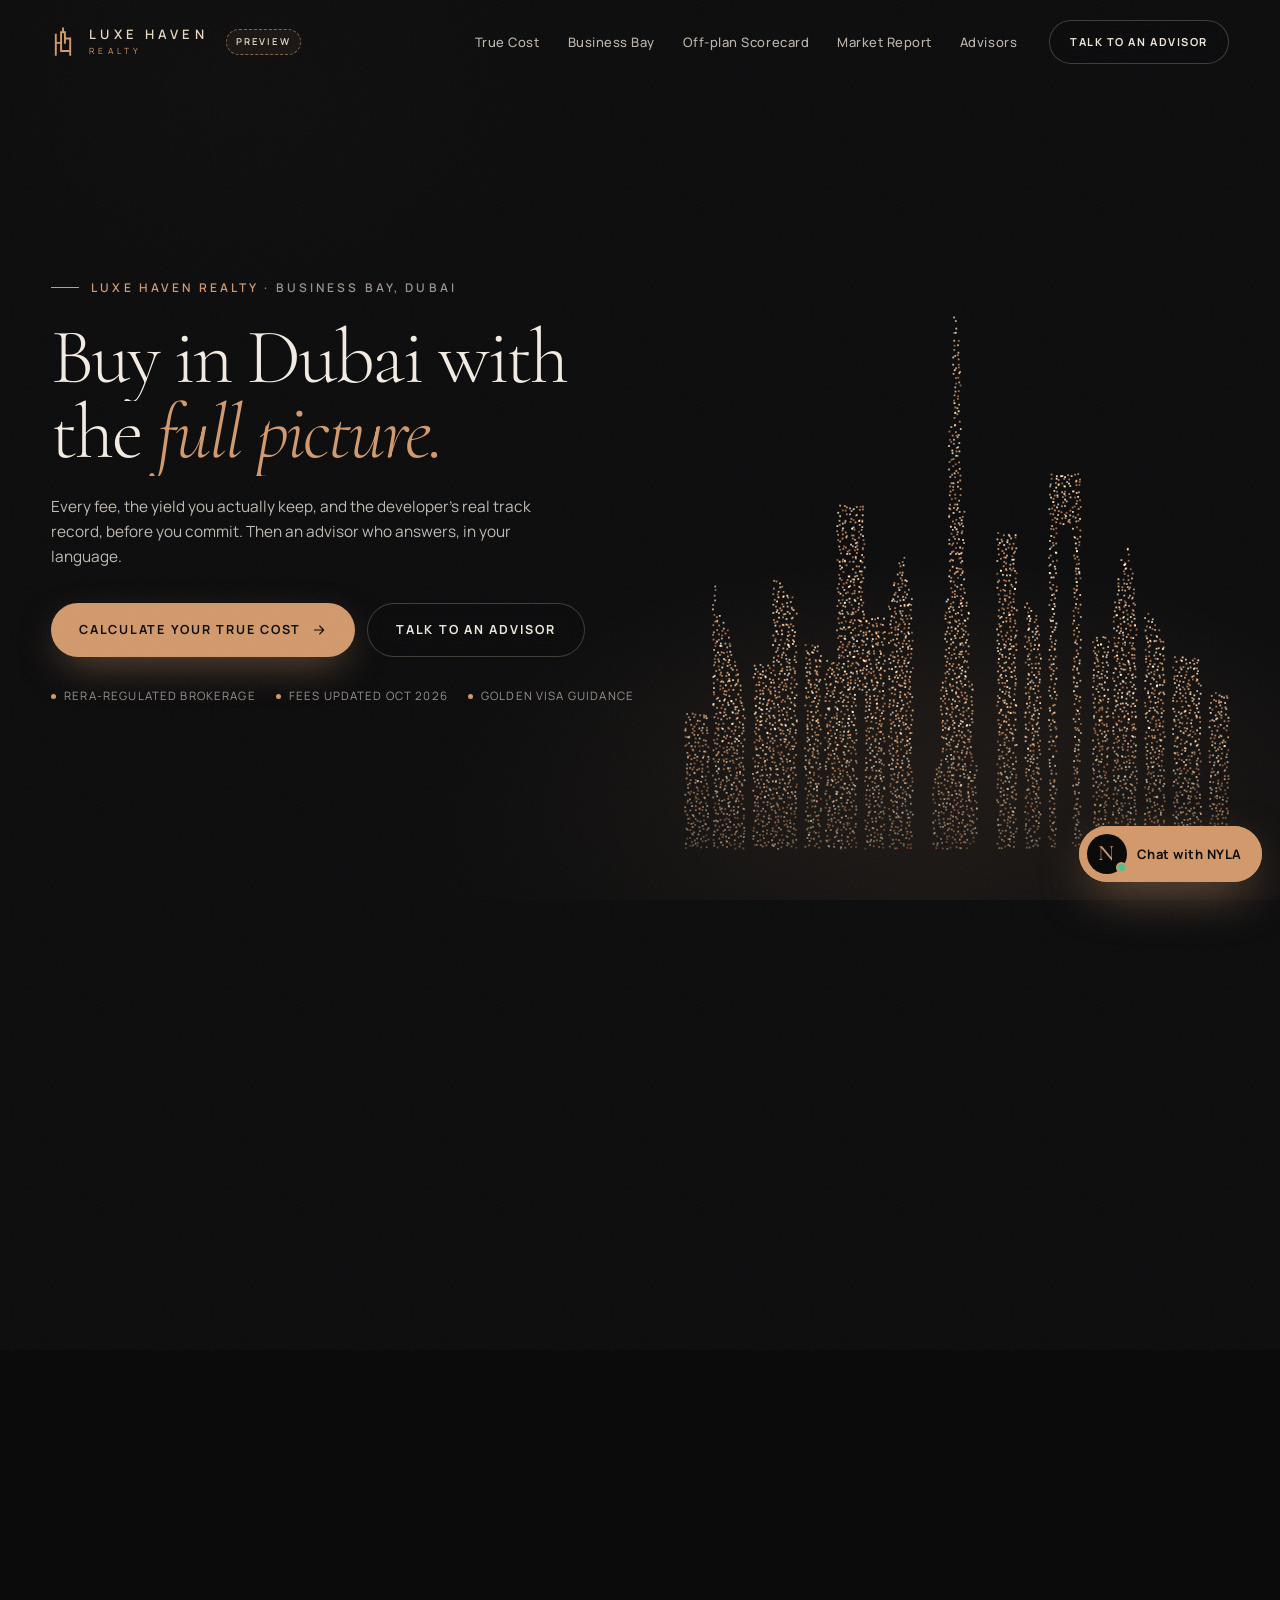
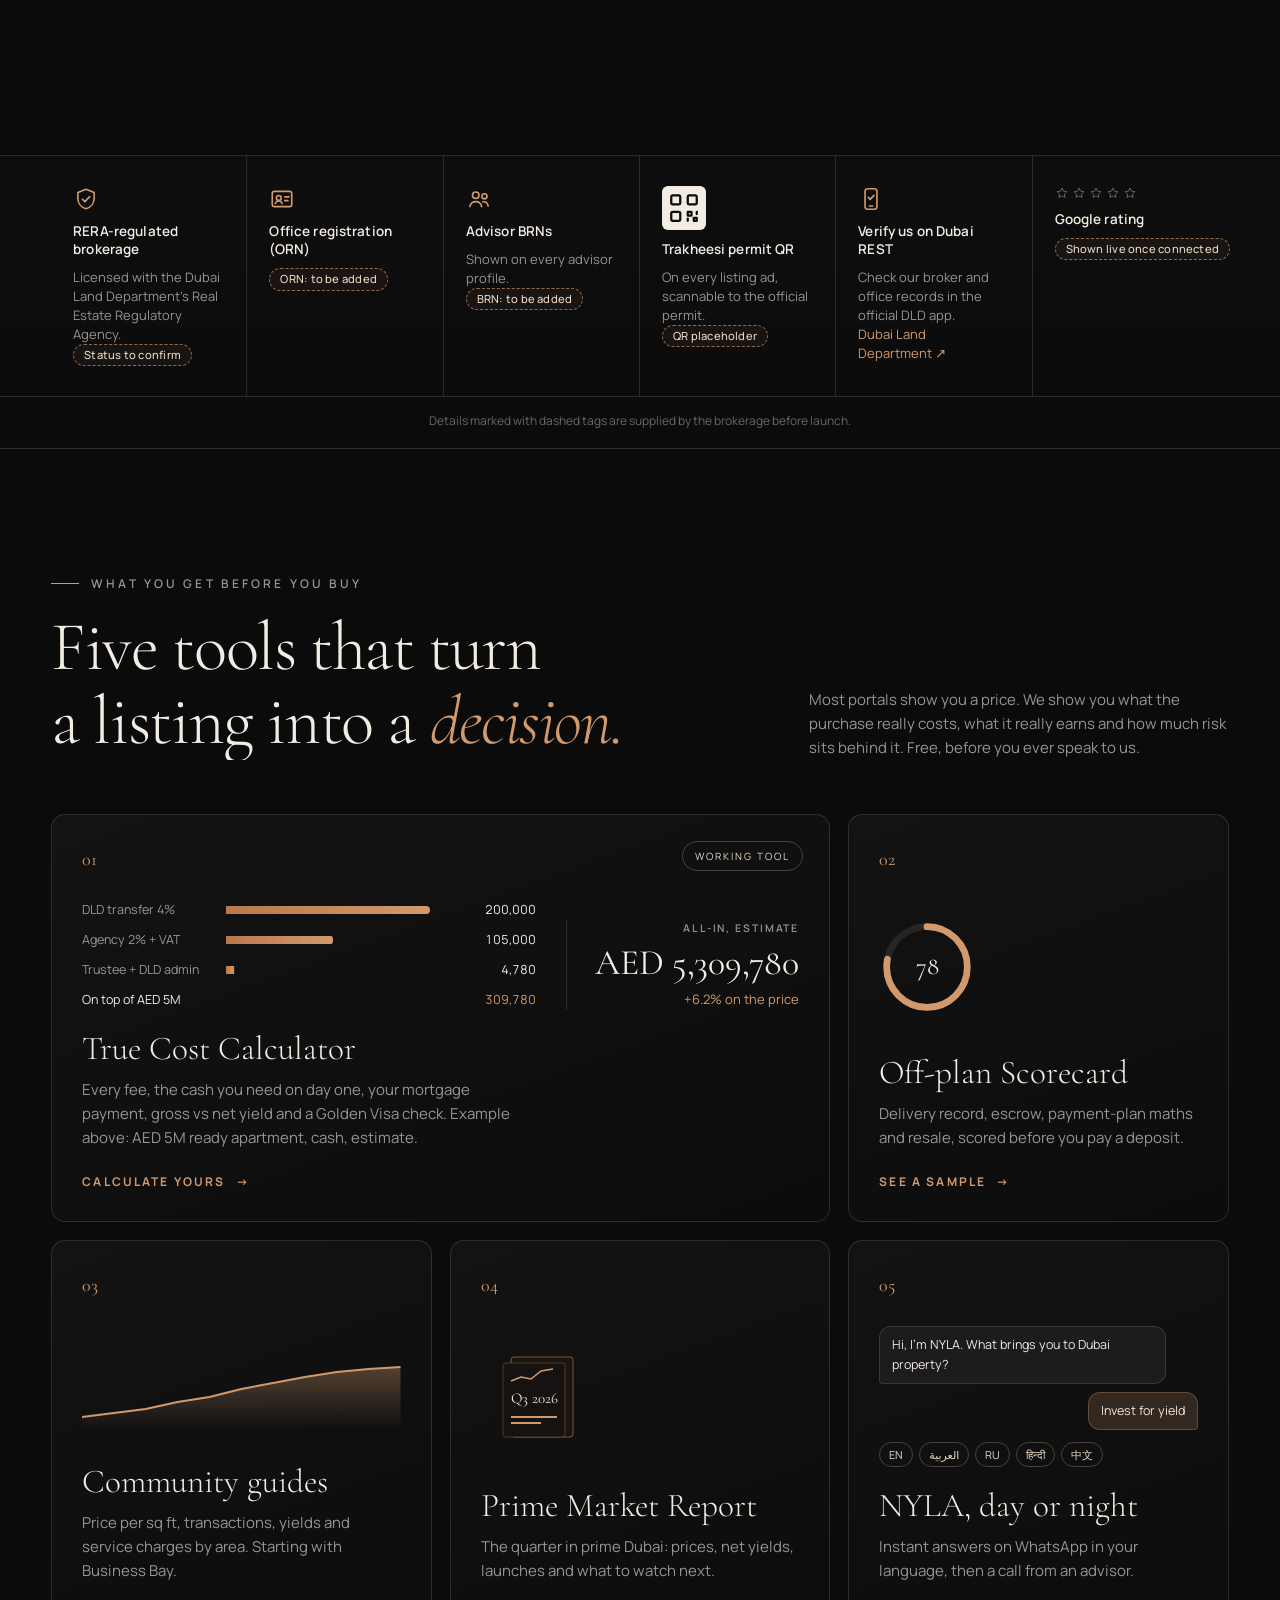
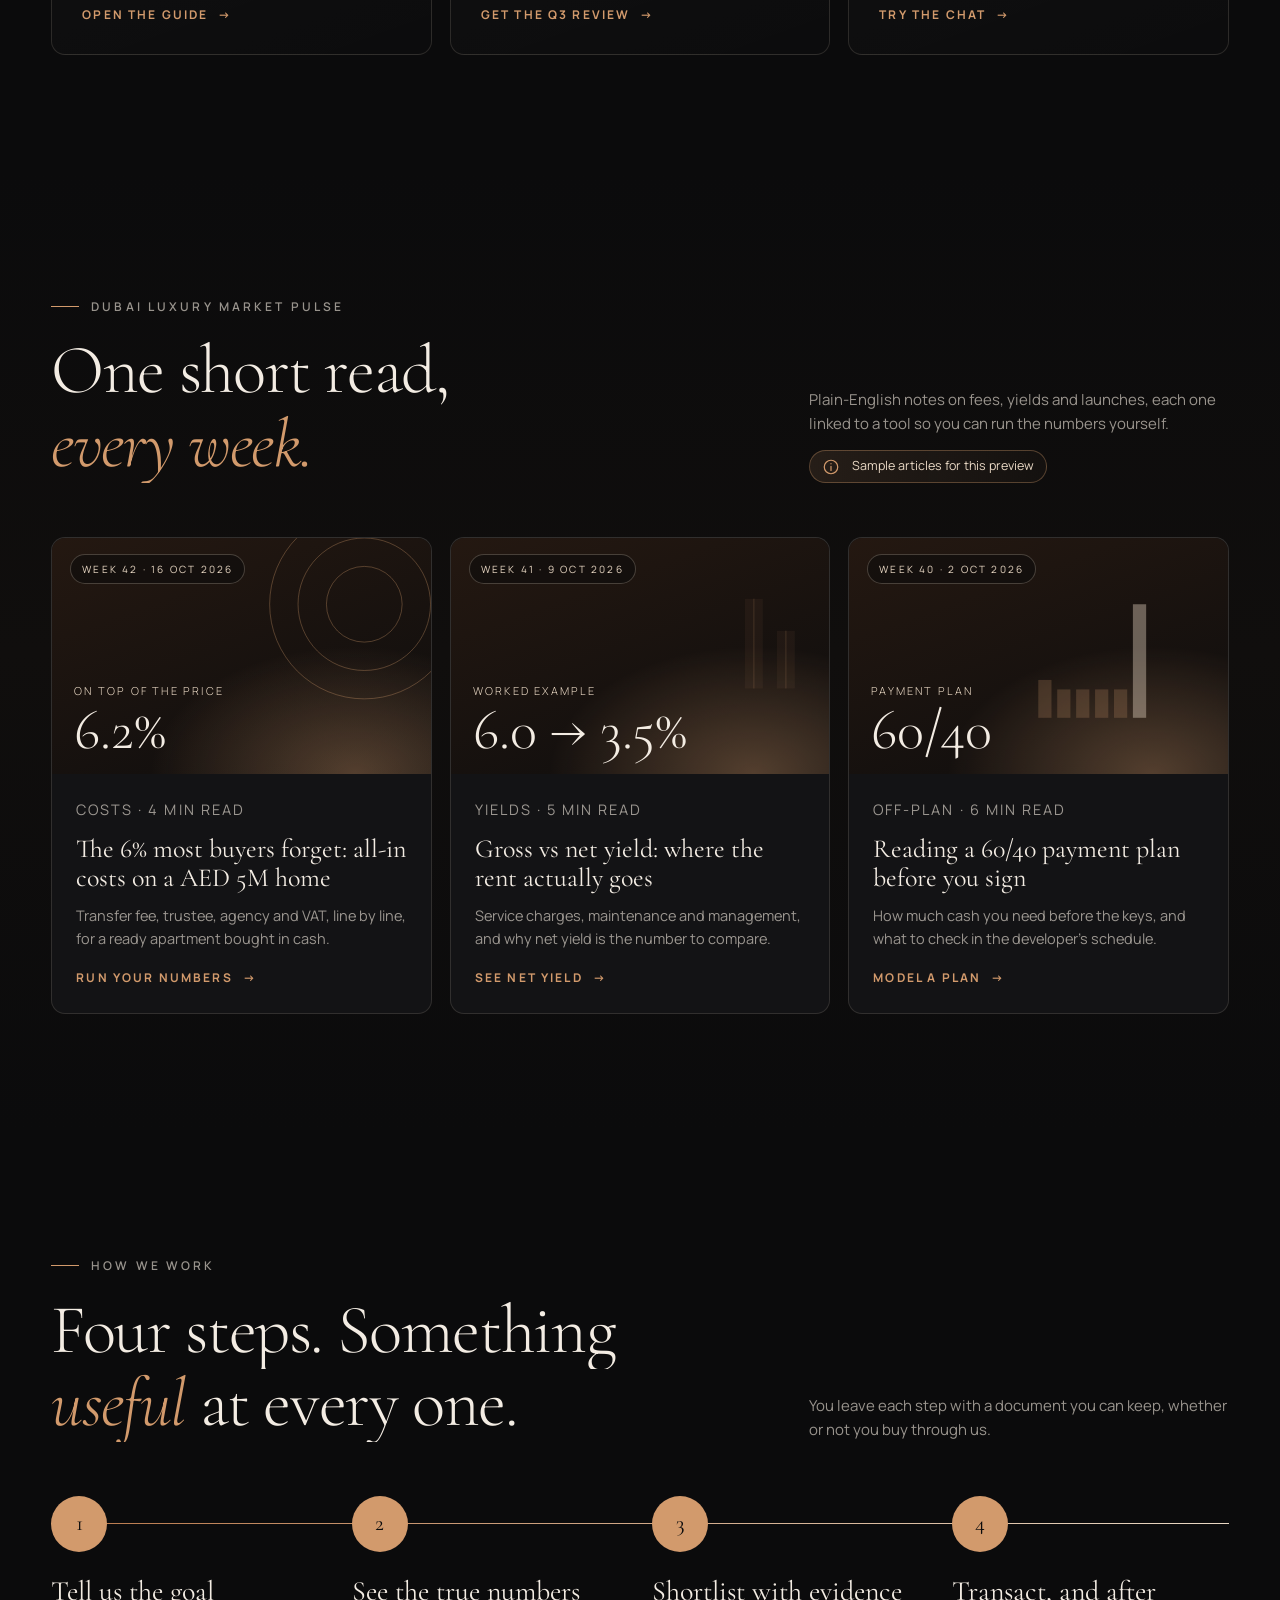
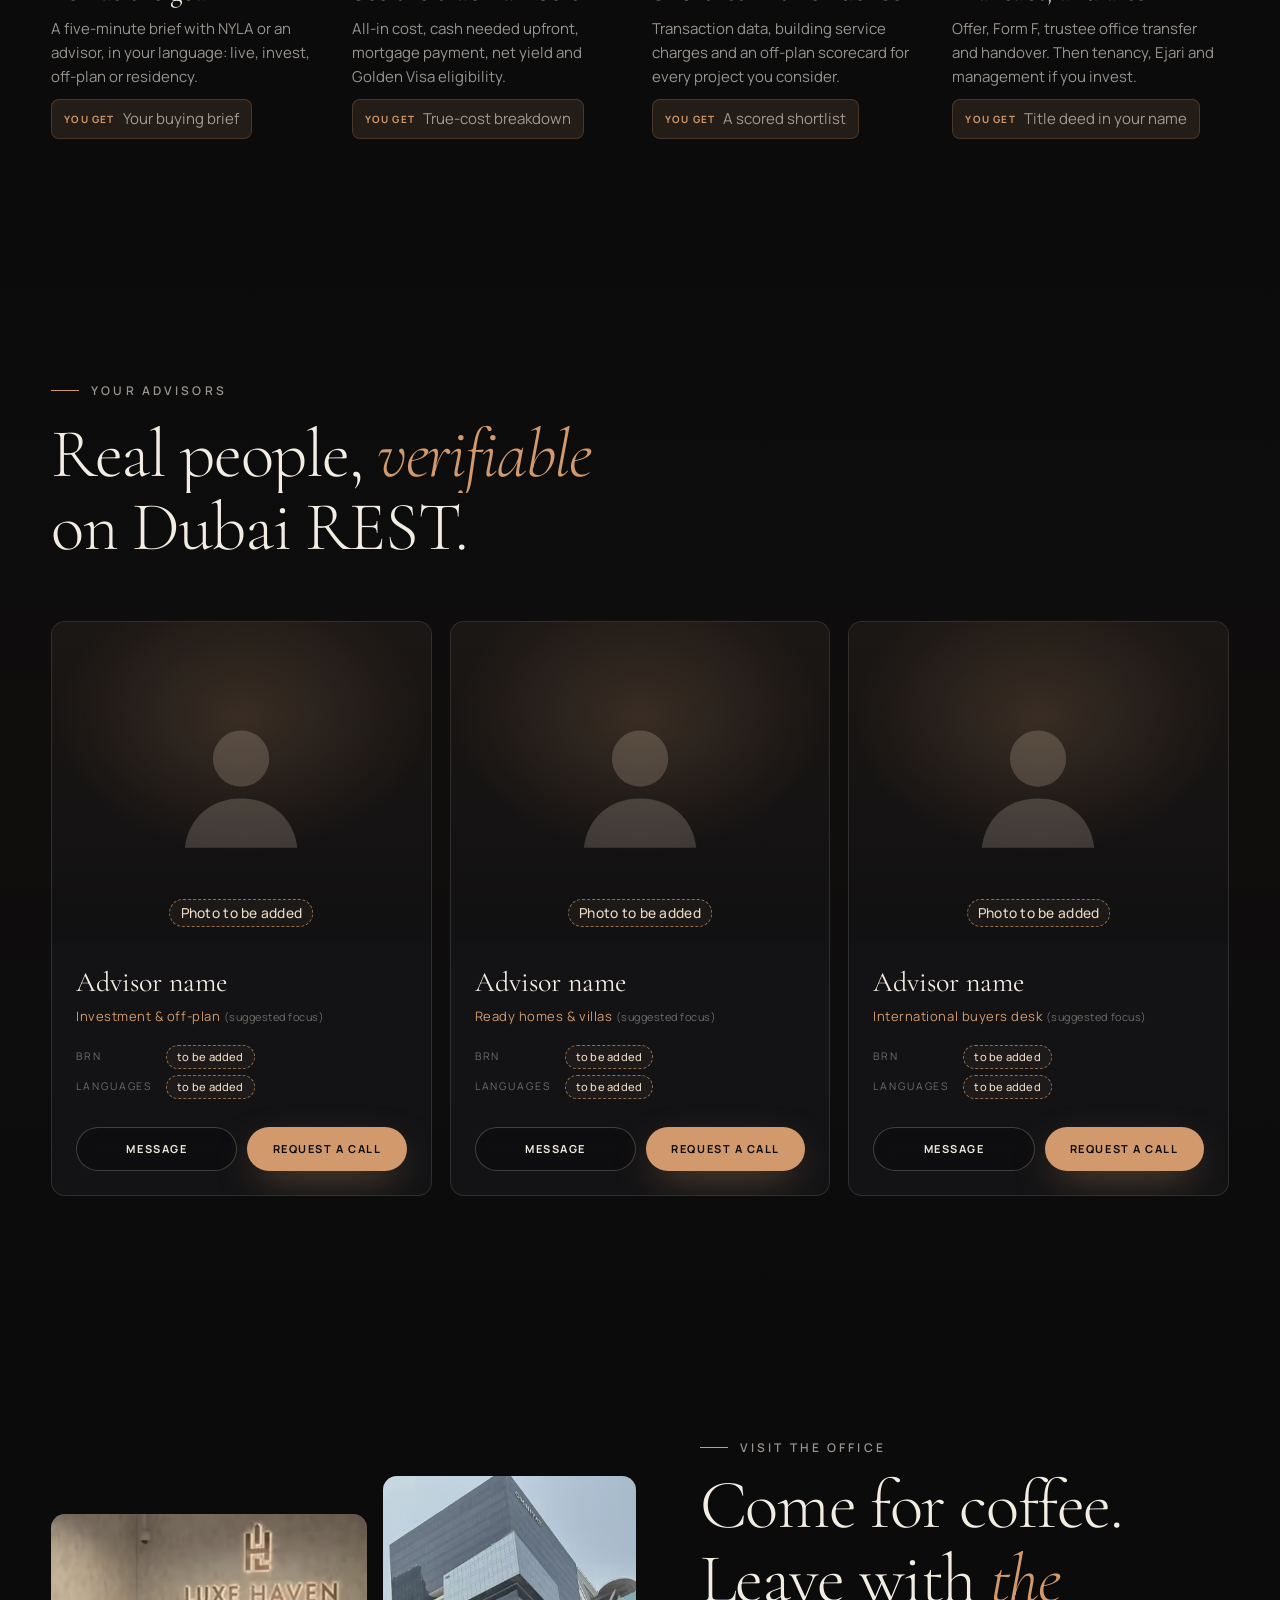
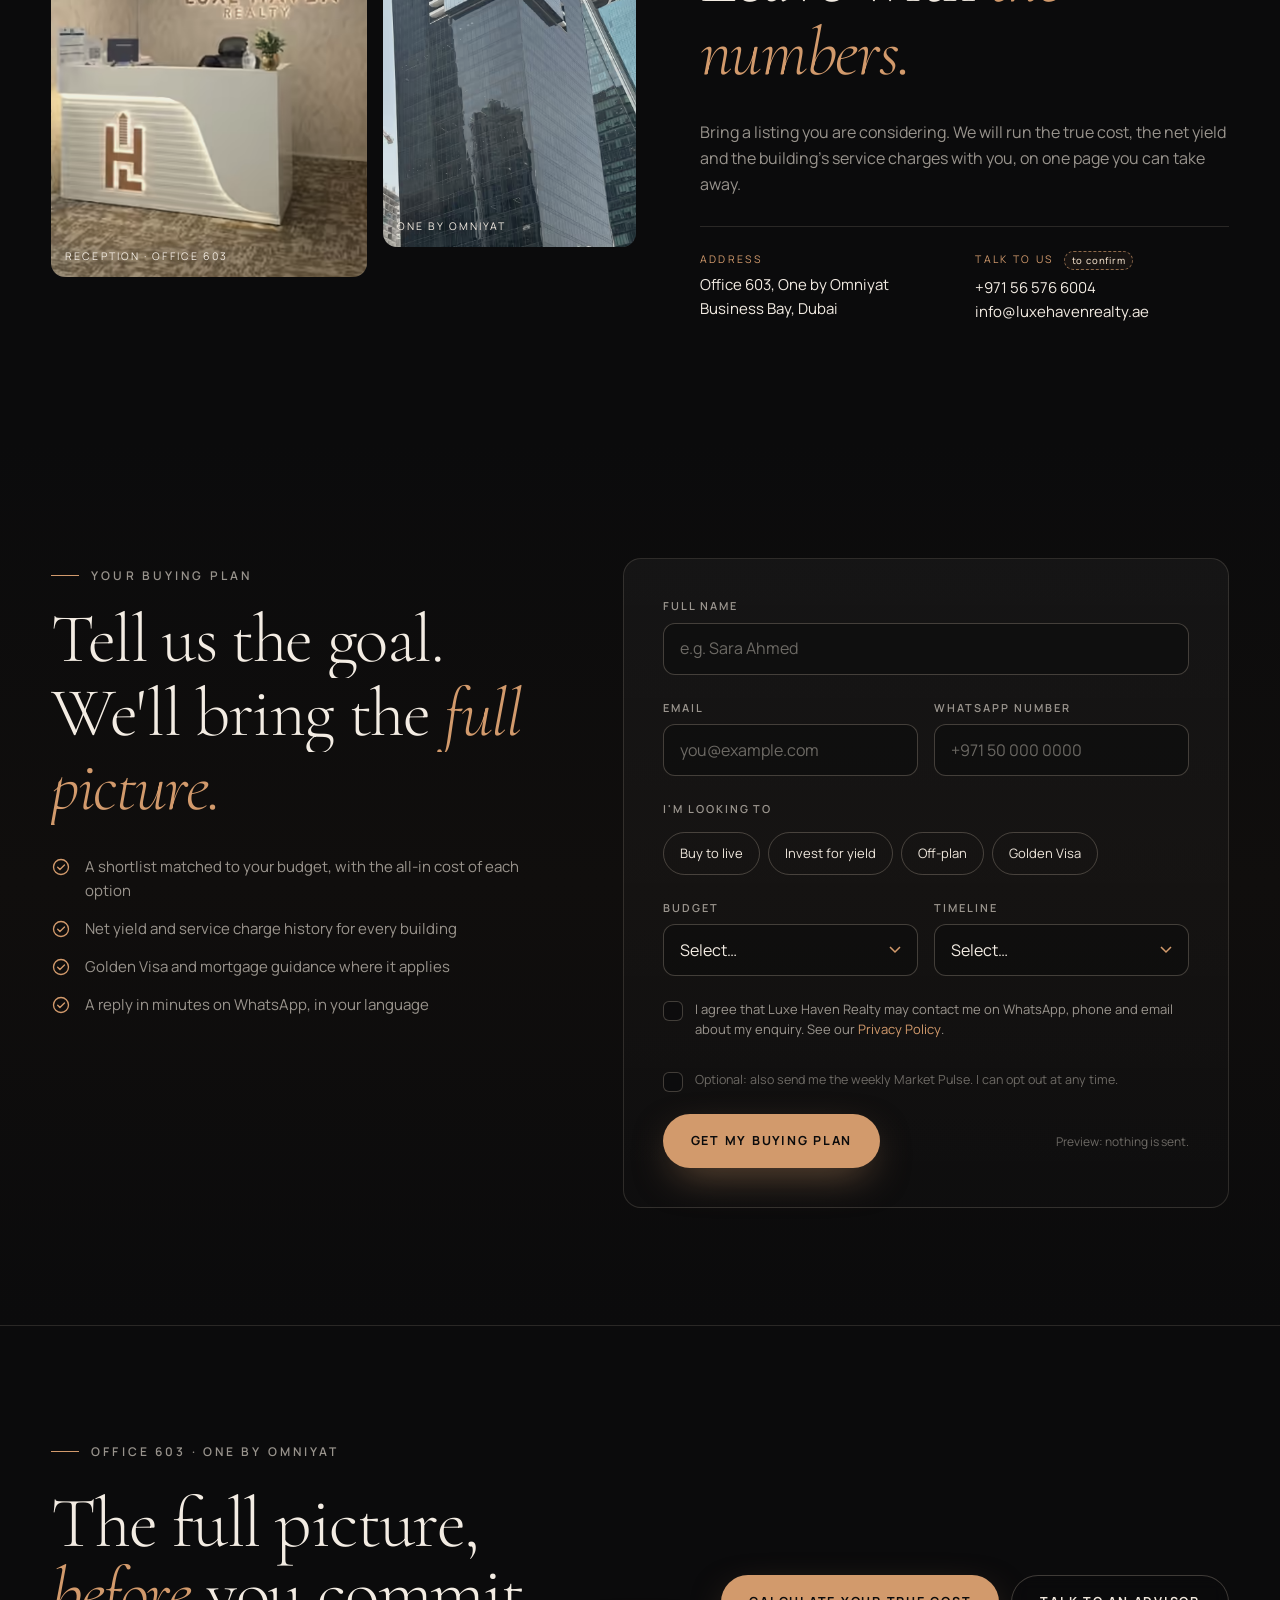
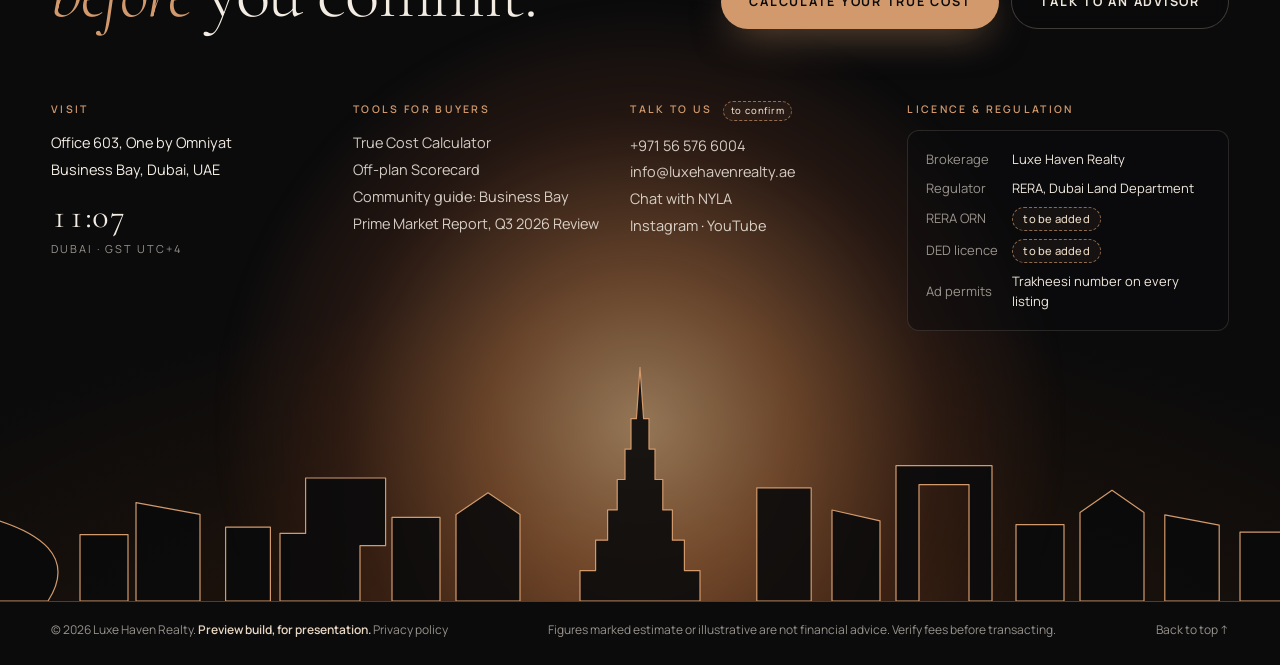
==== index.html @ 98d88d06 "Add Luxe Haven preview website Static, clickable preview of the Luxe Haven Realty site: home, true-c" ====
<!doctype html>
<html lang="en">
<head>
<meta charset="utf-8">
<meta name="viewport" content="width=device-width, initial-scale=1">
<title>Luxe Haven Realty · Buy in Dubai with the full picture</title>
<meta name="description" content="Luxe Haven Realty, Business Bay. True all-in purchase costs, net yields, off-plan due diligence and community data, so you buy in Dubai with the full picture.">
<meta name="theme-color" content="#0b0b0c">
<meta name="robots" content="noindex">
<meta property="og:title" content="Luxe Haven Realty · Buy in Dubai with the full picture">
<meta property="og:description" content="Luxe Haven Realty, Business Bay. True all-in purchase costs, net yields, off-plan due diligence and community data, so you buy in Dubai with the full picture.">
<meta property="og:type" content="website">
<link rel="icon" href="assets/img/favicon.svg" type="image/svg+xml">
<link rel="preconnect" href="https://fonts.googleapis.com">
<link rel="preconnect" href="https://fonts.gstatic.com" crossorigin>
<link href="https://fonts.googleapis.com/css2?family=Cormorant+Garamond:ital,wght@0,300;0,400;0,500;0,600;1,300;1,400&family=Manrope:wght@300;400;500;600;700;800&display=swap" rel="stylesheet">
<link rel="stylesheet" href="assets/css/site.css?v=20261017-2">
<script>document.documentElement.classList.add('js');setTimeout(function(){if(!window.__lh)document.documentElement.classList.remove('js')},3500);</script>
</head>
<body data-page="home">

<svg xmlns="http://www.w3.org/2000/svg" style="display:none" aria-hidden="true">
 <defs>
  <symbol id="i-shield" viewBox="0 0 24 24" fill="none" stroke="currentColor" stroke-width="1.5" stroke-linecap="round" stroke-linejoin="round"><path d="M12 3l7.5 3v5.5c0 4.6-3.2 8.3-7.5 9.5-4.3-1.2-7.5-4.9-7.5-9.5V6L12 3z"/><path d="M8.8 12.2l2.2 2.2 4.4-4.6"/></symbol>
  <symbol id="i-id" viewBox="0 0 24 24" fill="none" stroke="currentColor" stroke-width="1.5" stroke-linecap="round" stroke-linejoin="round"><rect x="3" y="5" width="18" height="14" rx="2"/><circle cx="9" cy="11" r="2.2"/><path d="M5.8 16.2c.6-1.6 1.8-2.4 3.2-2.4s2.6.8 3.2 2.4M14.5 10h4M14.5 13.5h3"/></symbol>
  <symbol id="i-users" viewBox="0 0 24 24" fill="none" stroke="currentColor" stroke-width="1.5" stroke-linecap="round" stroke-linejoin="round"><circle cx="9" cy="8.5" r="3"/><path d="M3.5 19c.7-3 2.9-4.6 5.5-4.6s4.8 1.6 5.5 4.6"/><circle cx="17" cy="9.5" r="2.4"/><path d="M15.6 14.6c2.3-.3 4.2 1 4.9 3.9"/></symbol>
  <symbol id="i-qr" viewBox="0 0 24 24" fill="none" stroke="currentColor" stroke-width="1.5" stroke-linecap="round" stroke-linejoin="round"><rect x="3.5" y="3.5" width="6" height="6" rx="1"/><rect x="14.5" y="3.5" width="6" height="6" rx="1"/><rect x="3.5" y="14.5" width="6" height="6" rx="1"/><path d="M14.5 14.5h2.5v2.5h-2.5zM18.5 18.5h2v2h-2zM14.5 19v1.5M20.5 14.5V16"/></symbol>
  <symbol id="i-phone" viewBox="0 0 24 24" fill="none" stroke="currentColor" stroke-width="1.5" stroke-linecap="round" stroke-linejoin="round"><rect x="6.5" y="2.5" width="11" height="19" rx="2.5"/><path d="M10.5 18.5h3"/><path d="M9.5 10.5l1.8 1.8 3.4-3.6"/></symbol>
  <symbol id="i-star" viewBox="0 0 24 24" fill="none" stroke="currentColor" stroke-width="1.5" stroke-linejoin="round"><path d="M12 3.5l2.6 5.4 5.9.8-4.3 4.1 1 5.8L12 16.9l-5.2 2.7 1-5.8-4.3-4.1 5.9-.8z"/></symbol>
  <symbol id="i-check" viewBox="0 0 24 24" fill="none" stroke="currentColor" stroke-width="1.6" stroke-linecap="round" stroke-linejoin="round"><circle cx="12" cy="12" r="9"/><path d="M8 12.3l2.7 2.7L16.2 9.5"/></symbol>
  <symbol id="i-info" viewBox="0 0 24 24" fill="none" stroke="currentColor" stroke-width="1.6" stroke-linecap="round"><circle cx="12" cy="12" r="9"/><path d="M12 11v5.5M12 7.6v.2"/></symbol>
  <symbol id="i-warn" viewBox="0 0 24 24" fill="none" stroke="currentColor" stroke-width="1.6" stroke-linecap="round" stroke-linejoin="round"><path d="M12 3.8l9 15.7H3z"/><path d="M12 10v4.4M12 16.9v.2"/></symbol>
  <symbol id="i-arrow" viewBox="0 0 24 24" fill="none" stroke="currentColor" stroke-width="1.6" stroke-linecap="round" stroke-linejoin="round"><path d="M5 12h14M13 6l6 6-6 6"/></symbol>
  <symbol id="i-send" viewBox="0 0 24 24" fill="currentColor"><path d="M3.4 20.4l17.5-7.5c.8-.4.8-1.5 0-1.8L3.4 3.6c-.7-.3-1.4.3-1.3 1l1.1 5.9c.1.5.5.8.9.9L13 12l-8.9.6c-.5.1-.8.4-.9.9l-1.1 5.9c-.1.7.6 1.3 1.3 1z"/></symbol>
  <symbol id="i-chat" viewBox="0 0 24 24" fill="none" stroke="currentColor" stroke-width="1.6" stroke-linecap="round" stroke-linejoin="round"><path d="M20.5 11.6a8.4 8.4 0 0 1-12.3 7.5L3.5 20.5l1.4-4.6A8.4 8.4 0 1 1 20.5 11.6z"/><path d="M8.5 11.5h.01M12 11.5h.01M15.5 11.5h.01"/></symbol>
  <symbol id="i-calc" viewBox="0 0 24 24" fill="none" stroke="currentColor" stroke-width="1.5" stroke-linecap="round" stroke-linejoin="round"><rect x="4.5" y="2.5" width="15" height="19" rx="2.5"/><rect x="7.5" y="5.5" width="9" height="4" rx="1"/><path d="M8 13.5h.01M12 13.5h.01M16 13.5h.01M8 17.5h.01M12 17.5h.01M16 17.5h.01"/></symbol>
  <symbol id="i-pin" viewBox="0 0 24 24" fill="none" stroke="currentColor" stroke-width="1.5" stroke-linecap="round" stroke-linejoin="round"><path d="M12 21s-6.5-5.6-6.5-11a6.5 6.5 0 0 1 13 0c0 5.4-6.5 11-6.5 11z"/><circle cx="12" cy="10" r="2.4"/></symbol>
  <symbol id="i-train" viewBox="0 0 24 24" fill="none" stroke="currentColor" stroke-width="1.5" stroke-linecap="round" stroke-linejoin="round"><rect x="5.5" y="3" width="13" height="14" rx="3"/><path d="M5.5 11h13M9 14.2h.01M15 14.2h.01M8 20.5l2-3.5M16 20.5l-2-3.5"/></symbol>
  <symbol id="i-water" viewBox="0 0 24 24" fill="none" stroke="currentColor" stroke-width="1.5" stroke-linecap="round" stroke-linejoin="round"><path d="M2.5 9c2 0 2-1.5 4-1.5s2 1.5 4 1.5 2-1.5 4-1.5 2 1.5 4 1.5 2-1.5 3-1.5M2.5 14c2 0 2-1.5 4-1.5s2 1.5 4 1.5 2-1.5 4-1.5 2 1.5 4 1.5 2-1.5 3-1.5M2.5 19c2 0 2-1.5 4-1.5s2 1.5 4 1.5 2-1.5 4-1.5 2 1.5 4 1.5 2-1.5 3-1.5"/></symbol>
  <symbol id="i-build" viewBox="0 0 24 24" fill="none" stroke="currentColor" stroke-width="1.5" stroke-linecap="round" stroke-linejoin="round"><path d="M4 21V8l6-4v17M10 21V9.5l10 3V21M3 21h18M13.5 15h.01M16.5 15h.01M13.5 18h.01M16.5 18h.01M6.5 10h.01M6.5 13.5h.01M6.5 17h.01"/></symbol>
  <symbol id="i-key" viewBox="0 0 24 24" fill="none" stroke="currentColor" stroke-width="1.5" stroke-linecap="round" stroke-linejoin="round"><circle cx="8" cy="15" r="4.5"/><path d="M11.3 11.8L20 3.5M16.5 7l2.5 2.5M14 9.5l2 2"/></symbol>
  <symbol id="i-doc" viewBox="0 0 24 24" fill="none" stroke="currentColor" stroke-width="1.5" stroke-linecap="round" stroke-linejoin="round"><path d="M14 2.5H6.5a2 2 0 0 0-2 2v15a2 2 0 0 0 2 2h11a2 2 0 0 0 2-2V8z"/><path d="M14 2.5V8h5.5M8.5 13h7M8.5 16.5h5"/></symbol>
  <symbol id="i-globe" viewBox="0 0 24 24" fill="none" stroke="currentColor" stroke-width="1.5" stroke-linecap="round" stroke-linejoin="round"><circle cx="12" cy="12" r="9"/><path d="M3 12h18M12 3c2.5 2.6 3.6 5.6 3.6 9s-1.1 6.4-3.6 9c-2.5-2.6-3.6-5.6-3.6-9S9.5 5.6 12 3z"/></symbol>
  <symbol id="i-chart" viewBox="0 0 24 24" fill="none" stroke="currentColor" stroke-width="1.5" stroke-linecap="round" stroke-linejoin="round"><path d="M3.5 20.5h17M5 16l4.5-5 3.5 3 6-7"/><path d="M15 7h4v4"/></symbol>
  <symbol id="i-school" viewBox="0 0 24 24" fill="none" stroke="currentColor" stroke-width="1.5" stroke-linecap="round" stroke-linejoin="round"><path d="M2.5 9.5L12 5l9.5 4.5L12 14z"/><path d="M6.5 11.5v4.5c1.5 1.5 3.4 2.3 5.5 2.3s4-.8 5.5-2.3v-4.5M21.5 9.5v5"/></symbol>
  <symbol id="i-plane" viewBox="0 0 24 24" fill="none" stroke="currentColor" stroke-width="1.5" stroke-linecap="round" stroke-linejoin="round"><path d="M10.5 13.5L3 11l1.5-1.5 8 .5 4.5-4.5c.8-.8 2.2-.8 3 0s.8 2.2 0 3L15.5 13l.5 8L14.5 22.5 12 15"/></symbol>
  <symbol id="i-person" viewBox="0 0 64 64" fill="currentColor"><circle cx="32" cy="22" r="12"/><path d="M8 60c1.6-13 11.3-21 24-21s22.4 8 24 21z"/></symbol>
  <symbol id="i-lock" viewBox="0 0 24 24" fill="none" stroke="currentColor" stroke-width="1.5" stroke-linecap="round" stroke-linejoin="round"><rect x="4.5" y="10.5" width="15" height="10.5" rx="2"/><path d="M8 10.5V7.5a4 4 0 0 1 8 0v3M12 14.5v2.5"/></symbol>
  <symbol id="i-crane" viewBox="0 0 24 24" fill="none" stroke="currentColor" stroke-width="1.5" stroke-linecap="round" stroke-linejoin="round"><path d="M6 21V4M3 21h7M6 4l14 3H6M10 7v4M10 11h-2v2h4v-2zM6 8l3-4"/></symbol>
  <symbol id="i-trend" viewBox="0 0 24 24" fill="none" stroke="currentColor" stroke-width="1.5" stroke-linecap="round" stroke-linejoin="round"><path d="M3 17l6-6 4 4 8-8"/><path d="M15 7h6v6"/></symbol>
  <symbol id="i-receipt" viewBox="0 0 24 24" fill="none" stroke="currentColor" stroke-width="1.5" stroke-linecap="round" stroke-linejoin="round"><path d="M5.5 2.5h13v19l-2.2-1.5-2.1 1.5-2.2-1.5-2.2 1.5-2.1-1.5-2.2 1.5z"/><path d="M9 7.5h6M9 11h6M9 14.5h3.5"/></symbol>
 </defs>
</svg>
<a class="skip" href="#main">Skip to content</a>
<div class="grain" aria-hidden="true"></div>
<div class="progress" aria-hidden="true"><span></span></div>
<header class="nav">
  <a href="index.html" class="nav__logo" aria-label="Luxe Haven Realty, home">
    <svg viewBox="0 0 100 120" class="nav__mark" aria-hidden="true"><path d="M20 28 V112 M20 62 H42 M42 62 V18 H58 V62 M50 18 V2 M58 44 H80 V112 M42 62 V96 H80"/></svg>
    <span class="nav__brand"><b>LUXE HAVEN</b><i>REALTY</i></span>
  </a>
  <span class="nav__tag" title="Preview build, for presentation">Preview</span>
  <nav class="nav__links" aria-label="Main">
    <a href="true-cost-calculator.html" class="ulink">True Cost</a>
    <a href="business-bay.html" class="ulink">Business Bay</a>
    <a href="off-plan-scorecard.html" class="ulink">Off-plan Scorecard</a>
    <a href="market-report.html" class="ulink">Market Report</a>
    <a href="index.html#advisors" class="ulink">Advisors</a>
  </nav>
  <button type="button" class="btn btn--ghost nav__cta" data-nyla-open><span>Talk to an advisor</span></button>
  <button type="button" class="nav__burger" aria-label="Open menu" aria-expanded="false" aria-controls="menu"><span></span><span></span></button>
</header>
<div class="menu" id="menu">
  <div class="menu__bg"></div>
  <nav class="menu__links" aria-label="Mobile">
    <a href="index.html"><i>01</i><span>Home</span></a>
    <a href="true-cost-calculator.html"><i>02</i><span>True Cost</span></a>
    <a href="business-bay.html"><i>03</i><span>Business Bay</span></a>
    <a href="off-plan-scorecard.html"><i>04</i><span>Off-plan Scorecard</span></a>
    <a href="market-report.html"><i>05</i><span>Market Report</span></a>
    <a href="index.html#advisors"><i>06</i><span>Advisors</span></a>
  </nav>
  <div class="menu__ctas">
    <button type="button" class="btn btn--solid" data-nyla-open><span>Talk to an advisor</span></button>
    <a href="https://wa.me/971565766004" class="btn btn--ghost" target="_blank" rel="noopener"><span>WhatsApp us</span></a>
  </div>
  <div class="menu__foot"><a href="tel:+971565766004">+971 56 576 6004</a><a href="mailto:info@luxehavenrealty.ae">info@luxehavenrealty.ae</a><span>Office 603, One by Omniyat, Business Bay</span></div>
</div>

<main id="main">
<!-- ============ HERO · Dubai drawn in light ============ -->
<section class="hero" aria-label="Introduction">
  <canvas class="hero__cv" aria-hidden="true"></canvas>
  <div class="hero__veil" aria-hidden="true"></div>
  <div class="wrap hero__content">
    <div class="hero__copy">
      <p class="eyebrow hero__eyebrow"><span><span class="hide-sm"><em>Luxe Haven Realty</em>&nbsp;·&nbsp;</span><span class="nowrap">Business Bay, Dubai</span></span></p>
      <h1 class="hero__title"><span class="line"><span>Buy in Dubai with</span></span><span class="line"><span>the <em>full picture.</em></span></span></h1>
      <p class="hero__sub">Every fee, the yield you actually keep, and the developer's real track record, before you commit. Then an advisor who answers, in your language.</p>
      <div class="hero__ctas">
        <a href="true-cost-calculator.html" class="btn btn--solid magnetic"><span>Calculate your true cost</span><svg aria-hidden="true"><use href="#i-arrow"/></svg></a>
        <button type="button" class="btn btn--ghost magnetic" data-nyla-open><span>Talk to an advisor</span></button>
      </div>
      <ul class="hero__proof">
        <li>RERA-regulated brokerage</li>
        <li>Fees updated Oct 2026</li>
        <li>Golden Visa guidance</li>
      </ul>
    </div>
  </div>
  <div class="hero__caption" aria-hidden="true"><p>Office 603 · One by Omniyat<span class="hide-sm"> · Business Bay</span></p><small>Your haven starts here.</small></div>
</section>

<!-- ============ TRUST WALL ============ -->
<section class="trust" aria-labelledby="trust-h">
  <h2 id="trust-h" class="sr-only">Verify Luxe Haven Realty</h2>
  <div class="wrap">
    <div class="trust__grid">
      <div class="trust__item" data-reveal>
        <svg aria-hidden="true"><use href="#i-shield"/></svg>
        <h3>RERA-regulated brokerage</h3>
        <p>Licensed with the Dubai Land Department's Real Estate Regulatory Agency. <span class="ph">Status to confirm</span></p>
      </div>
      <div class="trust__item" data-reveal>
        <svg aria-hidden="true"><use href="#i-id"/></svg>
        <h3>Office registration (ORN)</h3>
        <p><span class="ph">ORN: to be added</span></p>
      </div>
      <div class="trust__item" data-reveal>
        <svg aria-hidden="true"><use href="#i-users"/></svg>
        <h3>Advisor BRNs</h3>
        <p>Shown on every advisor profile. <span class="ph">BRN: to be added</span></p>
      </div>
      <div class="trust__item" data-reveal>
        <div class="qr" aria-hidden="true"><svg><use href="#i-qr"/></svg></div>
        <h3>Trakheesi permit QR</h3>
        <p>On every listing ad, scannable to the official permit. <span class="ph">QR placeholder</span></p>
      </div>
      <div class="trust__item" data-reveal>
        <svg aria-hidden="true"><use href="#i-phone"/></svg>
        <h3>Verify us on Dubai REST</h3>
        <p>Check our broker and office records in the official DLD app. <a class="ulink" href="https://dubailand.gov.ae/en/" target="_blank" rel="noopener">Dubai Land <span class="nowrap">Department&nbsp;↗</span></a></p>
      </div>
      <div class="trust__item" data-reveal>
        <div class="trust__stars" aria-hidden="true"><svg><use href="#i-star"/></svg><svg><use href="#i-star"/></svg><svg><use href="#i-star"/></svg><svg><use href="#i-star"/></svg><svg><use href="#i-star"/></svg></div>
        <h3>Google rating</h3>
        <p><span class="ph">Shown live once connected</span></p>
      </div>
    </div>
  </div>
  <p class="trust__note">Details marked with dashed tags are supplied by the brokerage before launch.</p>
</section>

<!-- ============ VALUE PILLARS ============ -->
<section class="section" aria-labelledby="pillars-h">
  <div class="wrap">
    <div class="shead">
      <div>
        <p class="eyebrow">What you get before you buy</p>
        <h2 id="pillars-h" class="display reveal-lines">Five tools that turn<br>a listing into a <em>decision.</em></h2>
      </div>
      <p class="shead__aside" data-reveal>Most portals show you a price. We show you what the purchase really costs, what it really earns and how much risk sits behind it. Free, before you ever speak to us.</p>
    </div>

    <div class="pillars">
      <a href="true-cost-calculator.html" class="pillar pillar--wide" data-reveal>
        <span class="pillar__n">01</span><span class="pillar__tag">Working tool</span>
        <div class="pillar__viz pillar__viz--split">
          <div class="pv-bars" aria-hidden="true">
            <div><span>DLD transfer 4%</span><b style="--w:1"></b><span>200,000</span></div>
            <div><span>Agency 2% + VAT</span><b style="--w:.525"></b><span>105,000</span></div>
            <div><span>Trustee + DLD admin</span><b style="--w:.04"></b><span>4,780</span></div>
            <div><span style="color:var(--marble)">On top of AED 5M</span><b style="--w:0;background:none"></b><span style="color:var(--copper)">309,780</span></div>
          </div>
          <div class="pv-total"><small>All-in, estimate</small><b>AED 5,309,780</b><span>+6.2% on the price</span></div>
        </div>
        <h3>True Cost Calculator</h3>
        <p>Every fee, the cash you need on day one, your mortgage payment, gross vs net yield and a Golden Visa check. Example above: AED 5M ready apartment, cash, estimate.</p>
        <span class="arrow-link">Calculate yours <i>→</i></span>
      </a>
      <a href="off-plan-scorecard.html" class="pillar" data-reveal>
        <span class="pillar__n">02</span>
        <div class="pillar__viz">
          <svg class="pv-ring" viewBox="0 0 100 100" aria-hidden="true"><circle cx="50" cy="50" r="42" fill="none" stroke="rgba(233,216,196,.1)" stroke-width="7"/><circle cx="50" cy="50" r="42" fill="none" stroke="#d29a6c" stroke-width="7" stroke-linecap="round" stroke-dasharray="205.8 263.9" transform="rotate(-90 50 50)"/><text x="50" y="57" text-anchor="middle" fill="#f3ece3" font-family="Cormorant Garamond, serif" font-size="26">78</text></svg>
        </div>
        <h3>Off-plan Scorecard</h3>
        <p>Delivery record, escrow, payment-plan maths and resale, scored before you pay a deposit.</p>
        <span class="arrow-link">See a sample <i>→</i></span>
      </a>
      <a href="business-bay.html" class="pillar" data-reveal>
        <span class="pillar__n">03</span>
        <div class="pillar__viz">
          <svg class="pv-line" viewBox="0 0 200 90" preserveAspectRatio="none" aria-hidden="true"><defs><linearGradient id="pvg" x1="0" x2="0" y1="0" y2="1"><stop offset="0" stop-color="#d29a6c" stop-opacity=".35"/><stop offset="1" stop-color="#d29a6c" stop-opacity="0"/></linearGradient></defs><path d="M0 78 L20 74 L40 70 L60 63 L80 58 L100 50 L120 44 L140 38 L160 33 L180 30 L200 28 L200 90 L0 90Z" fill="url(#pvg)"/><path d="M0 78 L20 74 L40 70 L60 63 L80 58 L100 50 L120 44 L140 38 L160 33 L180 30 L200 28" fill="none" stroke="#d29a6c" stroke-width="2" vector-effect="non-scaling-stroke"/></svg>
        </div>
        <h3>Community guides</h3>
        <p>Price per sq ft, transactions, yields and service charges by area. Starting with Business Bay.</p>
        <span class="arrow-link">Open the guide <i>→</i></span>
      </a>
      <a href="market-report.html" class="pillar" data-reveal>
        <span class="pillar__n">04</span>
        <div class="pillar__viz">
          <svg viewBox="0 0 120 90" style="width:120px;height:90px" aria-hidden="true"><rect x="30" y="6" width="62" height="80" rx="3" fill="#1a1410" stroke="rgba(210,154,108,.5)"/><rect x="22" y="12" width="62" height="74" rx="3" fill="#151211" stroke="rgba(210,154,108,.3)"/><path d="M30 66 h46 M30 72 h30" stroke="#d29a6c" stroke-width="2"/><text x="30" y="52" fill="#f3ece3" font-family="Cormorant Garamond, serif" font-size="15">Q3 2026</text><path d="M30 30 L40 26 L50 28 L60 20 L72 18" fill="none" stroke="#d29a6c" stroke-width="1.5"/></svg>
        </div>
        <h3>Prime Market Report</h3>
        <p>The quarter in prime Dubai: prices, net yields, launches and what to watch next.</p>
        <span class="arrow-link">Get the Q3 review <i>→</i></span>
      </a>
      <div class="pillar pillar--chat" data-nyla-open data-reveal>
        <span class="pillar__n">05</span>
        <div class="pillar__viz">
          <div class="pv-chat" aria-hidden="true">
            <span>Hi, I'm NYLA. What brings you to Dubai property?</span>
            <span class="me">Invest for yield</span>
            <div class="pv-langs"><i>EN</i><i>العربية</i><i>RU</i><i>हिन्दी</i><i>中文</i></div>
          </div>
        </div>
        <h3>NYLA, day or night</h3>
        <p>Instant answers on WhatsApp in your language, then a call from an advisor.</p>
        <button type="button" class="arrow-link">Try the chat <i>→</i></button>
      </div>
    </div>
  </div>
</section>

<!-- ============ MARKET PULSE ============ -->
<section class="section section--alt" aria-labelledby="pulse-h">
  <div class="wrap">
    <div class="shead">
      <div>
        <p class="eyebrow">Dubai Luxury Market Pulse</p>
        <h2 id="pulse-h" class="display reveal-lines">One short read,<br><em>every week.</em></h2>
      </div>
      <div class="shead__aside" data-reveal>
        <p>Plain-English notes on fees, yields and launches, each one linked to a tool so you can run the numbers yourself.</p>
        <p class="illus illus--inline mt-s"><svg aria-hidden="true"><use href="#i-info"/></svg>Sample articles for this preview</p>
      </div>
    </div>
    <div class="pulse">
      <a class="post" href="true-cost-calculator.html" data-reveal>
        <div class="post__cover">
          <svg viewBox="0 0 400 250" preserveAspectRatio="xMidYMid slice" aria-hidden="true"><g fill="none" stroke="rgba(210,154,108,.35)"><circle cx="330" cy="70" r="40"/><circle cx="330" cy="70" r="70"/><circle cx="330" cy="70" r="100"/></g></svg>
          <span class="post__wk">Week 42 · 16 Oct 2026</span>
          <div class="post__big"><small>On top of the price</small>6.2%</div>
        </div>
        <div class="post__body">
          <p class="post__meta">Costs · 4 min read</p>
          <h3>The 6% most buyers forget: all-in costs on a AED 5M home</h3>
          <p>Transfer fee, trustee, agency and VAT, line by line, for a ready apartment bought in cash.</p>
          <span class="arrow-link">Run your numbers <i>→</i></span>
        </div>
      </a>
      <a class="post" href="true-cost-calculator.html#yield" data-reveal>
        <div class="post__cover">
          <svg class="post__bars" viewBox="220 50 110 170" preserveAspectRatio="xMidYMax meet" aria-hidden="true"><g stroke="rgba(210,154,108,.45)" stroke-width="2"><path d="M250 210 V70"/><path d="M300 210 V120"/></g><g fill="rgba(210,154,108,.18)"><rect x="236" y="70" width="28" height="140"/><rect x="286" y="120" width="28" height="90"/></g></svg>
          <span class="post__wk">Week 41 · 9 Oct 2026</span>
          <div class="post__big"><small>Worked example</small>6.0 → 3.5%</div>
        </div>
        <div class="post__body">
          <p class="post__meta">Yields · 5 min read</p>
          <h3>Gross vs net yield: where the rent actually goes</h3>
          <p>Service charges, maintenance and management, and why net yield is the number to compare.</p>
          <span class="arrow-link">See net yield <i>→</i></span>
        </div>
      </a>
      <a class="post" href="off-plan-scorecard.html#payment-plan" data-reveal>
        <div class="post__cover">
          <svg viewBox="0 0 400 250" preserveAspectRatio="xMidYMid slice" aria-hidden="true"><g fill="rgba(210,154,108,.22)"><rect x="200" y="150" width="14" height="40"/><rect x="220" y="160" width="14" height="30"/><rect x="240" y="160" width="14" height="30"/><rect x="260" y="160" width="14" height="30"/><rect x="280" y="160" width="14" height="30"/></g><rect x="300" y="70" width="14" height="120" fill="rgba(233,216,196,.4)"/></svg>
          <span class="post__wk">Week 40 · 2 Oct 2026</span>
          <div class="post__big"><small>Payment plan</small>60/40</div>
        </div>
        <div class="post__body">
          <p class="post__meta">Off-plan · 6 min read</p>
          <h3>Reading a 60/40 payment plan before you sign</h3>
          <p>How much cash you need before the keys, and what to check in the developer's schedule.</p>
          <span class="arrow-link">Model a plan <i>→</i></span>
        </div>
      </a>
    </div>
  </div>
</section>

<!-- ============ HOW WE WORK ============ -->
<section class="section" aria-labelledby="how-h">
  <div class="wrap">
    <div class="shead">
      <div>
        <p class="eyebrow">How we work</p>
        <h2 id="how-h" class="display reveal-lines">Four steps. Something<br><em>useful</em> at every one.</h2>
      </div>
      <p class="shead__aside" data-reveal>You leave each step with a document you can keep, whether or not you buy through us.</p>
    </div>
    <div class="steps">
      <div class="steps__rail" aria-hidden="true"><i></i></div>
      <div class="step" data-reveal>
        <div class="step__dot">1</div>
        <h3>Tell us the goal</h3>
        <p>A five-minute brief with NYLA or an advisor, in your language: live, invest, off-plan or residency.</p>
        <p class="step__get"><b>You get</b> Your buying brief</p>
      </div>
      <div class="step" data-reveal>
        <div class="step__dot">2</div>
        <h3>See the true numbers</h3>
        <p>All-in cost, cash needed upfront, mortgage payment, net yield and Golden Visa eligibility.</p>
        <p class="step__get"><b>You get</b> True-cost breakdown</p>
      </div>
      <div class="step" data-reveal>
        <div class="step__dot">3</div>
        <h3>Shortlist with evidence</h3>
        <p>Transaction data, building service charges and an off-plan scorecard for every project you consider.</p>
        <p class="step__get"><b>You get</b> A scored shortlist</p>
      </div>
      <div class="step" data-reveal>
        <div class="step__dot">4</div>
        <h3>Transact, and after</h3>
        <p>Offer, Form F, trustee office transfer and handover. Then tenancy, Ejari and management if you invest.</p>
        <p class="step__get"><b>You get</b> Title deed in your name</p>
      </div>
    </div>
  </div>
</section>

<!-- ============ ADVISORS ============ -->
<section class="section section--alt" id="advisors" aria-labelledby="adv-h">
  <div class="wrap">
    <div class="shead">
      <div>
        <p class="eyebrow">Your advisors</p>
        <h2 id="adv-h" class="display reveal-lines">Real people, <em>verifiable</em><br>on Dubai REST.</h2>
      </div>
      <p class="shead__aside" data-reveal>Every advisor shows their BRN, so you can check them in the official app before you share a single document.</p>
    </div>
    <div class="advisors">
      <article class="adv" data-reveal>
        <div class="adv__photo"><svg aria-hidden="true"><use href="#i-person"/></svg><span class="ph">Photo to be added</span></div>
        <div class="adv__body">
          <h3 class="adv__name">Advisor name</h3>
          <p class="adv__role">Investment &amp; off-plan <small style="color:var(--faint)">(suggested focus)</small></p>
          <dl class="adv__meta"><dt>BRN</dt><dd><span class="ph">to be added</span></dd><dt>Languages</dt><dd><span class="ph">to be added</span></dd></dl>
          <div class="adv__actions"><button type="button" class="btn btn--ghost btn--sm" data-nyla-open><span>Message</span></button><a href="#contact" class="btn btn--solid btn--sm"><span>Request a call</span></a></div>
        </div>
      </article>
      <article class="adv" data-reveal>
        <div class="adv__photo"><svg aria-hidden="true"><use href="#i-person"/></svg><span class="ph">Photo to be added</span></div>
        <div class="adv__body">
          <h3 class="adv__name">Advisor name</h3>
          <p class="adv__role">Ready homes &amp; villas <small style="color:var(--faint)">(suggested focus)</small></p>
          <dl class="adv__meta"><dt>BRN</dt><dd><span class="ph">to be added</span></dd><dt>Languages</dt><dd><span class="ph">to be added</span></dd></dl>
          <div class="adv__actions"><button type="button" class="btn btn--ghost btn--sm" data-nyla-open><span>Message</span></button><a href="#contact" class="btn btn--solid btn--sm"><span>Request a call</span></a></div>
        </div>
      </article>
      <article class="adv" data-reveal>
        <div class="adv__photo"><svg aria-hidden="true"><use href="#i-person"/></svg><span class="ph">Photo to be added</span></div>
        <div class="adv__body">
          <h3 class="adv__name">Advisor name</h3>
          <p class="adv__role">International buyers desk <small style="color:var(--faint)">(suggested focus)</small></p>
          <dl class="adv__meta"><dt>BRN</dt><dd><span class="ph">to be added</span></dd><dt>Languages</dt><dd><span class="ph">to be added</span></dd></dl>
          <div class="adv__actions"><button type="button" class="btn btn--ghost btn--sm" data-nyla-open><span>Message</span></button><a href="#contact" class="btn btn--solid btn--sm"><span>Request a call</span></a></div>
        </div>
      </article>
    </div>
  </div>
</section>

<!-- ============ OFFICE ============ -->
<section class="section" aria-labelledby="office-h">
  <div class="wrap office">
    <div class="office__media">
      <figure data-reveal="fade"><img src="assets/img/office-reception.avif" alt="Luxe Haven Realty reception in Office 603, One by Omniyat" loading="lazy" width="1179" height="1568"><figcaption>Reception · Office 603</figcaption></figure>
      <figure data-reveal="fade"><img src="assets/img/omniyat-tower.avif" alt="One by Omniyat tower, Business Bay" loading="lazy" width="1400" height="1867"><figcaption>One by Omniyat</figcaption></figure>
    </div>
    <div>
      <p class="eyebrow">Visit the office</p>
      <h2 id="office-h" class="display reveal-lines mt-s">Come for coffee.<br>Leave with <em>the numbers.</em></h2>
      <p class="lead mt-m" data-reveal>Bring a listing you are considering. We will run the true cost, the net yield and the building's service charges with you, on one page you can take away.</p>
      <div class="office__addr" data-reveal>
        <div><small>Address</small><p>Office 603, One by Omniyat<br>Business Bay, Dubai</p></div>
        <div><small>Talk to us <span class="ph ph--xs">to confirm</span></small><p><a class="ulink" href="tel:+971565766004">+971 56 576 6004</a><br><a class="ulink" href="mailto:info@luxehavenrealty.ae">info@luxehavenrealty.ae</a></p></div>
      </div>
    </div>
  </div>
</section>

<!-- ============ LEAD FORM ============ -->
<section class="section section--alt" id="contact" aria-labelledby="contact-h">
  <div class="wrap leadgrid">
    <div class="lead__copy">
      <p class="eyebrow">Your buying plan</p>
      <h2 id="contact-h" class="display reveal-lines">Tell us the goal.<br>We'll bring the <em>full picture.</em></h2>
      <ul class="lead__list">
        <li data-reveal><svg aria-hidden="true"><use href="#i-check"/></svg>A shortlist matched to your budget, with the all-in cost of each option</li>
        <li data-reveal><svg aria-hidden="true"><use href="#i-check"/></svg>Net yield and service charge history for every building</li>
        <li data-reveal><svg aria-hidden="true"><use href="#i-check"/></svg>Golden Visa and mortgage guidance where it applies</li>
        <li data-reveal><svg aria-hidden="true"><use href="#i-check"/></svg>A reply in minutes on WhatsApp, in your language</li>
      </ul>
    </div>
    <form class="form" data-lead="contact" novalidate data-reveal>
      <div class="form__body">
        <div class="form__grid">
          <label class="field full"><span>Full name</span><input name="name" autocomplete="name" required placeholder="e.g. Sara Ahmed"><em class="field__err"></em></label>
          <label class="field"><span>Email</span><input name="email" type="email" autocomplete="email" required placeholder="you@example.com"><em class="field__err"></em></label>
          <label class="field"><span>WhatsApp number</span><input name="whatsapp" type="tel" autocomplete="tel" required placeholder="+971 50 000 0000"><em class="field__err"></em></label>
          <fieldset class="field full"><legend>I'm looking to</legend>
            <div class="chips mt-s" data-chips="intent" data-required="Please choose what you are looking to do.">
              <button type="button" class="chip" aria-pressed="false">Buy to live</button>
              <button type="button" class="chip" aria-pressed="false">Invest for yield</button>
              <button type="button" class="chip" aria-pressed="false">Off-plan</button>
              <button type="button" class="chip" aria-pressed="false">Golden Visa</button>
            </div>
            <em class="field__err"></em>
          </fieldset>
          <label class="field"><span>Budget</span><select name="budget" required><option value="" selected disabled>Select…</option><option>Under AED 2M</option><option>AED 2–5M</option><option>AED 5–10M</option><option>AED 10M+</option></select><em class="field__err"></em></label>
          <label class="field"><span>Timeline</span><select name="timeline" required><option value="" selected disabled>Select…</option><option>This month</option><option>1–3 months</option><option>3–6 months</option><option>Just researching</option></select><em class="field__err"></em></label>
          <label class="consent full"><input type="checkbox" name="consent"><span>I agree that Luxe Haven Realty may contact me on WhatsApp, phone and email about my enquiry. See our <a class="ulink" href="privacy.html" target="_blank">Privacy Policy</a>.</span></label>
          <label class="consent consent--opt full"><input type="checkbox" name="marketing"><span>Optional: also send me the weekly Market Pulse. I can opt out at any time.</span></label>
        </div>
        <div class="form__foot">
          <button type="submit" class="btn btn--solid"><span>Get my buying plan</span></button>
          <p class="form__note">Preview: nothing is sent.</p>
        </div>
      </div>
      <div class="form__done" role="status">
        <svg aria-hidden="true"><use href="#i-check"/></svg>
        <h3>Your brief is with us.</h3>
        <p>NYLA has opened a WhatsApp-style chat to confirm the details.</p>
        <button type="button" class="btn btn--ghost" data-nyla-open><span>Open the chat</span></button>
      </div>
    </form>
  </div>
</section>

</main>
<footer class="foot">
 <div class="foot__main">
  <div class="foot__sun" aria-hidden="true"></div>
  <svg class="foot__sky" viewBox="0 0 1600 300" preserveAspectRatio="xMidYMax slice" aria-hidden="true"><path/></svg>
  <div class="wrap">
    <div class="foot__top">
      <div>
        <p class="eyebrow">Office 603 · One by Omniyat</p>
        <p class="foot__big mt-m">The full picture,<br><em>before</em> you commit.</p>
      </div>
      <div class="foot__ctas">
        <a href="true-cost-calculator.html" class="btn btn--solid"><span>Calculate your true cost</span></a>
        <button type="button" class="btn btn--ghost" data-nyla-open><span>Talk to an advisor</span></button>
      </div>
    </div>
    <div class="foot__cols">
      <div>
        <small>Visit</small>
        <p>Office 603, One by Omniyat<br>Business Bay, Dubai, UAE</p>
        <p class="foot__clock mt-s"><b class="js-clock">--:--</b><i>DUBAI · GST UTC+4</i></p>
      </div>
      <div>
        <small>Tools for buyers</small>
        <ul>
          <li><a href="true-cost-calculator.html">True Cost Calculator</a></li>
          <li><a href="off-plan-scorecard.html">Off-plan Scorecard</a></li>
          <li><a href="business-bay.html">Community guide: Business Bay</a></li>
          <li><a href="market-report.html">Prime Market Report, Q3 2026 Review</a></li>
        </ul>
      </div>
      <div>
        <small>Talk to us <span class="ph ph--xs">to confirm</span></small>
        <ul>
          <li><a href="tel:+971565766004">+971 56 576 6004</a></li>
          <li><a href="mailto:info@luxehavenrealty.ae">info@luxehavenrealty.ae</a></li>
          <li><button type="button" class="ulink" data-nyla-open style="color:rgba(243,236,227,.85)">Chat with NYLA</button></li>
          <li><a href="https://www.instagram.com/luxehavenrealtyae" target="_blank" rel="noopener">Instagram</a> · <a href="https://www.youtube.com/@LuxeHavenRealty_ae" target="_blank" rel="noopener">YouTube</a></li>
        </ul>
      </div>
      <div>
        <small>Licence &amp; regulation</small>
        <div class="licence">
          <dl>
            <dt>Brokerage</dt><dd>Luxe Haven Realty</dd>
            <dt>Regulator</dt><dd>RERA, Dubai Land Department</dd>
            <dt>RERA ORN</dt><dd><span class="ph">to be added</span></dd>
            <dt>DED licence</dt><dd><span class="ph">to be added</span></dd>
            <dt>Ad permits</dt><dd>Trakheesi number on every listing</dd>
          </dl>
        </div>
      </div>
    </div>
  </div>
 </div>
 <div class="foot__base">
  <div class="wrap foot__legal">
    <span>© 2026 Luxe Haven Realty. <b class="foot__preview">Preview build, for presentation.</b> <a class="ulink" href="privacy.html">Privacy policy</a></span>
    <span>Figures marked estimate or illustrative are not financial advice. Verify fees before transacting.</span>
    <a href="#main" class="ulink">Back to top ↑</a>
  </div>
 </div>
</footer>

<div class="nyla-teaser" role="status" aria-live="polite"><b>NYLA · online</b>Questions about fees, areas or the Golden Visa? I reply instantly, in your language.<button type="button" aria-label="Dismiss">×</button></div>
<button type="button" class="nyla-launch" data-nyla-open aria-haspopup="dialog" aria-controls="nyla"><span class="nyla-launch__av" aria-hidden="true">N</span><span class="nyla-launch__label">Chat with NYLA</span></button>
<section class="nyla" id="nyla" role="dialog" aria-modal="false" aria-label="Chat with NYLA, Luxe Haven's assistant">
  <header class="nyla__head">
    <span class="nyla__av" aria-hidden="true">N</span>
    <div class="nyla__who"><b>NYLA · Luxe Haven</b><span>Online · replies instantly</span></div>
    <button type="button" class="nyla__close" aria-label="Close chat">×</button>
  </header>
  <div class="nyla__langs" role="group" aria-label="Conversation language">
    <button type="button" data-lang="en" aria-pressed="true">English</button>
    <button type="button" data-lang="ar" aria-pressed="false">العربية</button>
    <button type="button" data-lang="ru" aria-pressed="false">Русский</button>
    <button type="button" data-lang="hi" aria-pressed="false">हिन्दी</button>
    <button type="button" data-lang="zh" aria-pressed="false">中文</button>
  </div>
  <p class="nyla__note">Preview: simulated conversation. Nothing is sent.</p>
  <div class="nyla__msgs" data-lenis-prevent aria-live="polite"></div>
  <div class="nyla__quick" aria-label="Quick replies"></div>
  <form class="nyla__bar" autocomplete="off">
    <label class="sr-only" for="nyla-input">Message</label>
    <input id="nyla-input" type="text" placeholder="Type a message" maxlength="160">
    <button type="submit" aria-label="Send"><svg><use href="#i-send"/></svg></button>
  </form>
</section>

<script src="assets/vendor/gsap.min.js?v=20261017-2"></script>
<script src="assets/vendor/ScrollTrigger.min.js?v=20261017-2"></script>
<script src="assets/vendor/SplitText.min.js?v=20261017-2"></script>
<script src="assets/vendor/lenis.min.js?v=20261017-2"></script>
<script src="assets/js/site.js?v=20261017-2"></script>
<script src="assets/js/hero.js?v=20261017-2"></script>
</body>
</html>
---- assets/css/site.css ----
/* =========================================================
   Luxe Haven Realty · preview build
   Obsidian glass, copper light, marble. Value first, motion second.
   ========================================================= */
:root{
  --ink:#0b0b0c;
  --ink-2:#131315;
  --ink-3:#1c1c1f;
  --ink-4:#25252a;
  --line:rgba(233,216,196,.14);
  --line-2:rgba(233,216,196,.24);
  --copper:#d29a6c;
  --copper-2:#b9784b;
  --copper-soft:rgba(210,154,108,.12);
  --champagne:#e9d8c4;
  --marble:#f3ece3;
  --text:#efe7dc;
  --muted:rgba(239,231,220,.62);
  --faint:rgba(239,231,220,.42);
  --ok:#4cc38a;
  --warn:#e6b450;
  --bad:#e5775f;
  /* validated categorical slots (dark surface) for the cost split */
  --s1:#c47a40;--s2:#ead9c4;--s3:#7d5a3c;
  --serif:"Cormorant Garamond","Times New Roman",serif;
  --sans:"Manrope",system-ui,-apple-system,"Segoe UI",sans-serif;
  --ease:cubic-bezier(.77,0,.18,1);
  --ease-out:cubic-bezier(.16,1,.3,1);
  --gut:clamp(16px,4vw,64px);
  --radius:14px;
  --maxw:1360px;
}
*,*::before,*::after{box-sizing:border-box;margin:0;padding:0}
html{background:var(--ink);-webkit-text-size-adjust:100%;color-scheme:dark}
html.lenis,html.lenis body{height:auto}
.lenis.lenis-smooth{scroll-behavior:auto!important}
.lenis.lenis-stopped{overflow:hidden}
body{background:var(--ink);color:var(--text);font-family:var(--sans);font-weight:400;font-size:16px;line-height:1.6;-webkit-font-smoothing:antialiased;overflow-x:hidden;min-height:100vh}
img,svg,canvas{display:block;max-width:100%}
a{color:inherit;text-decoration:none}
button{font:inherit;color:inherit;background:none;border:0;cursor:pointer}
input,select,textarea{font:inherit;color:inherit}
em{font-family:var(--serif);font-style:italic;font-weight:300;color:var(--copper)}
::selection{background:var(--copper);color:var(--ink)}
:focus-visible{outline:2px solid var(--copper);outline-offset:3px;border-radius:4px}
[hidden]:not(.collapse){display:none!important}
.sr-only{position:absolute!important;width:1px;height:1px;padding:0;margin:-1px;overflow:hidden;clip:rect(0,0,0,0);white-space:nowrap;border:0}
.skip{position:fixed;left:16px;top:-60px;z-index:300;background:var(--copper);color:var(--ink);padding:10px 16px;border-radius:8px;font-weight:600;transition:top .3s}
.skip:focus{top:12px}

.wrap{width:100%;max-width:var(--maxw);margin:0 auto;padding:0 var(--gut)}
.section{padding:clamp(84px,13vh,150px) 0;position:relative}
.section--tight{padding:clamp(60px,9vh,100px) 0}
.section--alt{background:linear-gradient(180deg,var(--ink) 0%,#100e0d 50%,var(--ink) 100%)}

.eyebrow{display:inline-flex;align-items:center;gap:12px;font-size:12px;letter-spacing:.26em;text-transform:uppercase;color:var(--muted);font-weight:600}
.eyebrow::before{content:"";width:28px;height:1px;background:var(--copper)}
.eyebrow--plain::before{display:none}
.display{font-family:var(--serif);font-weight:300;font-size:clamp(40px,5.4vw,84px);line-height:1;letter-spacing:-.02em;color:var(--marble);text-wrap:balance}
.h3{font-family:var(--serif);font-weight:400;font-size:clamp(26px,2.4vw,36px);line-height:1.08;color:var(--marble)}
.lead{font-size:clamp(16px,1.25vw,19px);color:var(--muted);max-width:620px;line-height:1.65}
.line{display:block}
.mt-s{margin-top:14px}.mt-m{margin-top:28px}.mt-l{margin-top:48px}

.shead{display:grid;grid-template-columns:minmax(0,1fr) minmax(0,420px);align-items:end;gap:24px 60px;margin-bottom:clamp(40px,6vh,72px)}
.shead .display{margin-top:20px}
.shead__aside{color:var(--muted);font-size:15px}
.shead--center{grid-template-columns:1fr;text-align:center;justify-items:center}
.shead--center .eyebrow::after{content:"";width:28px;height:1px;background:var(--copper)}

/* ---------- buttons ---------- */
.btn{position:relative;display:inline-flex;align-items:center;justify-content:center;gap:10px;min-height:54px;padding:0 28px;border-radius:999px;font-size:12.5px;letter-spacing:.14em;text-transform:uppercase;font-weight:700;overflow:hidden;isolation:isolate;white-space:nowrap;transition:transform .5s var(--ease-out),box-shadow .5s}
.btn span,.btn svg{position:relative;z-index:2;transition:color .5s var(--ease)}
.btn svg{width:16px;height:16px}
.btn::before{content:"";position:absolute;inset:0;border-radius:inherit;z-index:1;transform:translateY(101%);transition:transform .6s var(--ease)}
.btn:hover::before{transform:translateY(0)}
.btn--solid{background:var(--copper);color:var(--ink);box-shadow:0 14px 40px -12px rgba(210,154,108,.55)}
.btn--solid::before{background:var(--marble)}
.btn--ghost{border:1px solid var(--line-2);color:var(--text);background:rgba(11,11,12,.45);backdrop-filter:blur(8px);-webkit-backdrop-filter:blur(8px)}
.btn--ghost::before{background:var(--copper)}
.btn--ghost:hover span,.btn--ghost:hover svg{color:var(--ink)}
.btn--sm{min-height:44px;padding:0 20px;font-size:11px}
.btn--block{width:100%}
.btn[disabled]{opacity:.5;pointer-events:none}
.ulink{position:relative;display:inline-block}
.ulink::after{content:"";position:absolute;left:0;bottom:-2px;width:100%;height:1px;background:currentColor;transform:scaleX(0);transform-origin:right;transition:transform .6s var(--ease)}
.ulink:hover::after{transform:scaleX(1);transform-origin:left}
.arrow-link{display:inline-flex;align-items:center;gap:10px;font-size:12px;letter-spacing:.18em;text-transform:uppercase;font-weight:700;color:var(--copper)}
.arrow-link i{font-style:normal;transition:transform .5s var(--ease-out)}
a:hover .arrow-link i,.arrow-link:hover i{transform:translateX(6px)}

/* ---------- honesty markers ---------- */
.ph{display:inline-flex;align-items:center;gap:6px;padding:2px 10px;border:1px dashed rgba(210,154,108,.65);border-radius:999px;color:var(--champagne);font-size:.86em;font-weight:500;letter-spacing:.02em;white-space:nowrap;background:rgba(210,154,108,.06)}
.est{display:inline-block;margin-left:6px;padding:1px 6px;border-radius:4px;font-size:9.5px;letter-spacing:.14em;text-transform:uppercase;font-weight:700;color:var(--copper);border:1px solid rgba(210,154,108,.35);vertical-align:middle;line-height:1.5;font-family:var(--sans);font-style:normal}
.illus{display:flex;align-items:flex-start;gap:12px;padding:14px 18px;border-radius:12px;border:1px solid rgba(210,154,108,.35);background:linear-gradient(90deg,rgba(210,154,108,.12),rgba(210,154,108,.03));color:var(--champagne);font-size:14px;line-height:1.5}
.illus svg{flex:0 0 18px;width:18px;height:18px;margin-top:1px;color:var(--copper)}
.illus b{color:var(--marble);font-weight:600}
.illus--inline{display:inline-flex;padding:6px 12px;font-size:12.5px;border-radius:999px}
.fine{font-size:12.5px;color:var(--faint);line-height:1.55}

/* ---------- grain + progress ---------- */
.grain{position:fixed;inset:-50%;z-index:120;pointer-events:none;opacity:.05;background-image:url("data:image/svg+xml,%3Csvg xmlns='http://www.w3.org/2000/svg' width='200' height='200'%3E%3Cfilter id='n'%3E%3CfeTurbulence type='fractalNoise' baseFrequency='.85' numOctaves='3' stitchTiles='stitch'/%3E%3C/filter%3E%3Crect width='100%25' height='100%25' filter='url(%23n)'/%3E%3C/svg%3E");animation:grain 1.2s steps(6) infinite}
@keyframes grain{0%{transform:translate(0,0)}20%{transform:translate(-5%,3%)}40%{transform:translate(4%,-6%)}60%{transform:translate(-3%,5%)}80%{transform:translate(6%,2%)}100%{transform:translate(0,0)}}
.progress{position:fixed;top:0;left:0;right:0;height:2px;z-index:130;pointer-events:none}
.progress span{display:block;height:100%;background:linear-gradient(90deg,var(--copper-2),var(--champagne));transform-origin:left;transform:scaleX(0)}

/* ---------- nav ---------- */
.nav{position:fixed;top:0;left:0;right:0;z-index:100;display:flex;align-items:center;gap:32px;padding:20px var(--gut);transition:transform .7s var(--ease),background .5s,padding .5s,border-color .5s;border-bottom:1px solid transparent}
.nav.is-scrolled{background:rgba(11,11,12,.72);backdrop-filter:blur(16px);-webkit-backdrop-filter:blur(16px);padding-top:12px;padding-bottom:12px;border-bottom-color:var(--line)}
.nav.is-hidden{transform:translateY(-110%)}
.nav__logo{display:flex;align-items:center;gap:14px;flex:0 0 auto}
.nav__mark{width:24px;height:auto;overflow:visible}
.nav__mark path{stroke:var(--copper);stroke-width:8;stroke-linecap:square;fill:none}
.nav__brand{display:flex;flex-direction:column;line-height:1}
.nav__brand b{font-weight:600;letter-spacing:.32em;font-size:13px;color:var(--champagne)}
.nav__brand i{font-style:normal;letter-spacing:.5em;font-size:8.5px;color:var(--copper);margin-top:6px}
.nav__links{display:flex;gap:28px;margin-left:auto;font-size:13px;letter-spacing:.04em;font-weight:500}
.nav__links a{color:rgba(239,231,220,.78);transition:color .3s}
.nav__links a:hover,.nav__links a[aria-current=page]{color:var(--marble)}
.nav__links a[aria-current=page]::after{transform:scaleX(1);background:var(--copper)}
.nav__cta{min-height:44px;padding:0 20px;font-size:11px}
.nav__burger{display:none;width:44px;height:44px;margin-left:auto;position:relative}
.nav__burger span{position:absolute;left:10px;right:10px;height:1.5px;background:var(--champagne);transition:transform .5s var(--ease)}
.nav__burger span:first-child{top:17px}.nav__burger span:last-child{top:25px}
.menu-open .nav__burger span:first-child{transform:translateY(4px) rotate(45deg)}
.menu-open .nav__burger span:last-child{transform:translateY(-4px) rotate(-45deg)}
.menu{position:fixed;inset:0;z-index:99;visibility:hidden;display:flex;flex-direction:column;justify-content:center;padding:90px var(--gut) 40px;transition:visibility 0s .8s}
.menu__bg{position:absolute;inset:0;background:var(--ink-2);clip-path:circle(0% at calc(100% - 44px) 44px);transition:clip-path .8s var(--ease)}
.menu-open .menu{visibility:visible;transition:none}
.menu-open .menu__bg{clip-path:circle(150% at calc(100% - 44px) 44px)}
.menu__links{position:relative;display:flex;flex-direction:column;gap:4px}
.menu__links a{display:flex;align-items:baseline;gap:16px;font-family:var(--serif);font-size:clamp(36px,9vw,64px);line-height:1.12;font-weight:300;color:var(--marble);opacity:0;transform:translateY(24px);transition:opacity .5s,transform .7s var(--ease-out)}
.menu__links a i{font-family:var(--sans);font-style:normal;font-size:11px;color:var(--copper);letter-spacing:.2em}
.menu-open .menu__links a{opacity:1;transform:none}
.menu-open .menu__links a:nth-child(1){transition-delay:.25s}.menu-open .menu__links a:nth-child(2){transition-delay:.3s}.menu-open .menu__links a:nth-child(3){transition-delay:.35s}.menu-open .menu__links a:nth-child(4){transition-delay:.4s}.menu-open .menu__links a:nth-child(5){transition-delay:.45s}.menu-open .menu__links a:nth-child(6){transition-delay:.5s}
.menu__foot{position:relative;display:flex;flex-direction:column;gap:6px;margin-top:28px;color:var(--muted);font-size:14px}
.menu__ctas{position:relative;display:flex;flex-direction:column;gap:10px;margin-top:32px;opacity:0;transform:translateY(24px);transition:opacity .5s,transform .7s var(--ease-out)}
.menu-open .menu__ctas{opacity:1;transform:none;transition-delay:.55s}
.menu__ctas .btn{width:100%}

/* ---------- reveal ---------- */
.js [data-reveal]{opacity:0;transform:translateY(28px);transition:opacity 1s var(--ease-out),transform 1.1s var(--ease-out)}
.js [data-reveal].is-in{opacity:1;transform:none}
.js [data-reveal="fade"]{transform:none}
.js [data-reveal="scale"]{transform:scale(.96)}
.reveal-lines .ln{padding-bottom:.06em}

/* ---------- preview marker (header tag + footer line) ---------- */
.nav__tag{flex:0 0 auto;font-size:9.5px;letter-spacing:.2em;text-transform:uppercase;font-weight:600;padding:4px 9px;border-radius:999px;border:1px dashed rgba(210,154,108,.6);color:var(--champagne);background:rgba(210,154,108,.06);margin-left:-14px}
.foot__preview{font-weight:600;color:var(--champagne)}
.ph--xs{font-size:9.5px;letter-spacing:.08em;padding:1px 7px;margin-left:6px;vertical-align:middle;text-transform:none}
.hide-sm{display:inline}
.nowrap{white-space:nowrap}

/* =========================================================
   HOME · HERO (particle skyline -> LUXE HAVEN)
   ========================================================= */
.hero{position:relative;height:100vh;height:100svh;min-height:600px;overflow:hidden;background:radial-gradient(60% 55% at 72% 100%,rgba(210,154,108,.16),transparent 70%),radial-gradient(40% 40% at 15% 10%,rgba(210,154,108,.05),transparent 70%),var(--ink)}
.hero__cv{position:absolute;inset:0;width:100%;height:100%}
.hero__veil{position:absolute;inset:0;pointer-events:none;background:linear-gradient(90deg,rgba(11,11,12,.88) 0%,rgba(11,11,12,.55) 34%,rgba(11,11,12,0) 58%),linear-gradient(0deg,rgba(11,11,12,.6) 0%,rgba(11,11,12,0) 22%)}
.hero__content{position:relative;z-index:2;height:100%;display:flex;flex-direction:column;justify-content:center;padding-top:76px}
.hero__eyebrow em{font-family:inherit;font-style:normal;font-weight:inherit;color:var(--copper)}
.hero__title{margin-top:22px;font-family:var(--serif);font-weight:300;font-size:clamp(44px,6.1vw,104px);line-height:.96;letter-spacing:-.028em;color:var(--marble)}
.hero__title .line{overflow:hidden;padding-bottom:.08em;margin-bottom:-.08em}
.hero__title .line>span{display:inline-block}
.hero__sub{margin-top:26px;max-width:500px;font-size:clamp(15px,1.2vw,18px);color:rgba(243,236,227,.78);line-height:1.6}
.hero__ctas{display:flex;flex-wrap:wrap;gap:12px;margin-top:34px}
.hero__proof{display:flex;flex-wrap:wrap;gap:8px 20px;margin-top:30px;list-style:none;font-size:11.5px;letter-spacing:.1em;text-transform:uppercase;color:var(--muted)}
.hero__proof li{display:flex;align-items:center;gap:8px}
.hero__proof li::before{content:"";width:5px;height:5px;border-radius:50%;background:var(--copper)}
.hero__caption{position:absolute;left:0;right:0;bottom:clamp(70px,16vh,150px);z-index:2;text-align:center;opacity:0;pointer-events:none}
.hero__caption p{font-size:12px;letter-spacing:.32em;text-transform:uppercase;color:var(--champagne)}
.hero__caption small{display:block;margin-top:10px;font-family:var(--serif);font-style:italic;font-size:clamp(20px,2vw,28px);letter-spacing:0;text-transform:none;color:var(--copper)}
.hero__scroll{position:absolute;left:50%;bottom:22px;transform:translateX(-50%);z-index:2;display:flex;flex-direction:column;align-items:center;gap:8px;font-size:10px;letter-spacing:.35em;text-transform:uppercase;color:var(--muted)}
.hero__scroll i{width:1px;height:40px;background:linear-gradient(var(--copper),transparent);animation:drip 2s var(--ease) infinite;transform-origin:top}
@keyframes drip{0%{transform:scaleY(0)}50%{transform:scaleY(1);transform-origin:top}51%{transform-origin:bottom}100%{transform:scaleY(0);transform-origin:bottom}}

/* ---------- trust wall ---------- */
.trust{position:relative;z-index:3;border-block:1px solid var(--line);background:linear-gradient(180deg,#0f0e0e,var(--ink))}
.trust__grid{display:grid;grid-template-columns:repeat(6,minmax(0,1fr));}
.trust__item{display:flex;flex-direction:column;gap:10px;padding:30px 22px;border-right:1px solid var(--line);min-width:0}
.trust__item:last-child{border-right:0}
.trust__item svg{width:26px;height:26px;color:var(--copper);flex:0 0 auto}
.trust__item h3{font-size:13.5px;font-weight:600;color:var(--marble);line-height:1.35;letter-spacing:.01em}
.trust__item p{font-size:13px;color:var(--muted);line-height:1.45}
.trust__item a{color:var(--copper)}
.trust__stars{display:flex;gap:3px}
.trust__stars svg{width:14px;height:14px;color:var(--faint)}
.trust__note{padding:14px 0 18px;font-size:12px;color:var(--faint);text-align:center;border-top:1px solid var(--line)}
.qr{width:44px;height:44px;border-radius:6px;padding:4px;background:var(--marble);position:relative}
.qr svg{width:100%;height:100%;color:var(--ink)}

/* ---------- value pillars ---------- */
.pillars{display:grid;grid-template-columns:repeat(6,minmax(0,1fr));gap:18px}
.pillar{position:relative;display:flex;flex-direction:column;min-height:330px;padding:30px;border-radius:var(--radius);border:1px solid var(--line);background:linear-gradient(160deg,rgba(255,255,255,.035),rgba(255,255,255,.008));overflow:hidden;isolation:isolate;transition:transform .7s var(--ease-out),border-color .5s,box-shadow .7s;grid-column:span 2}
.pillar--wide{grid-column:span 4}
.pillar--half{grid-column:span 3}
.pillar::before{content:"";position:absolute;inset:0;z-index:-1;background:radial-gradient(80% 70% at var(--mx,80%) var(--my,0%),rgba(210,154,108,.16),transparent 60%);opacity:0;transition:opacity .6s}
.pillar:hover{transform:translateY(-6px);border-color:rgba(210,154,108,.45);box-shadow:0 30px 80px -40px rgba(210,154,108,.5)}
.pillar:hover::before{opacity:1}
.pillar__n{font-family:var(--serif);font-size:18px;color:var(--copper)}
.pillar__tag{position:absolute;top:26px;right:26px;font-size:10px;letter-spacing:.2em;text-transform:uppercase;padding:6px 12px;border-radius:999px;border:1px solid var(--line-2);color:var(--champagne)}
.pillar h3{margin-top:auto;font-family:var(--serif);font-weight:300;font-size:clamp(30px,2.6vw,44px);line-height:1.02;color:var(--marble)}
.pillar p{margin-top:12px;color:var(--muted);font-size:15px;max-width:440px}
.pillar .arrow-link{margin-top:22px}
.pillar--chat{cursor:pointer}
.pillar--chat .arrow-link{align-self:flex-start;padding:0}
.pillar--chat:hover .arrow-link i{transform:translateX(6px)}
.pillar__viz{margin:26px 0 22px;flex:1;display:flex;align-items:center;min-height:90px}
.pv-bars{display:flex;flex-direction:column;gap:10px;width:100%;max-width:520px}
.pv-bars div{display:grid;grid-template-columns:130px 1fr 92px;align-items:center;gap:14px;font-size:12.5px;color:var(--muted)}
.pv-bars b{display:block;height:8px;border-radius:0 4px 4px 0;background:linear-gradient(90deg,var(--copper-2),var(--copper));transform-origin:left;transform:scaleX(var(--w));transition:transform 1.2s var(--ease-out)}
.pv-bars span:last-child{text-align:right;color:var(--marble);font-variant-numeric:tabular-nums}
.pillar--wide:hover .pv-bars b{filter:brightness(1.15)}
.pillar__viz--split{display:grid;grid-template-columns:minmax(0,1fr) auto;gap:30px;align-items:end;width:100%}
.pv-total{text-align:right;padding-left:28px;border-left:1px solid var(--line)}
.pv-total small{display:block;font-size:10.5px;letter-spacing:.18em;text-transform:uppercase;color:var(--muted);font-weight:600}
.pv-total b{display:block;margin-top:8px;font-family:var(--serif);font-weight:400;font-size:clamp(30px,2.8vw,44px);line-height:1;color:var(--marble);white-space:nowrap}
.pv-total span{display:block;margin-top:8px;font-size:13px;color:var(--copper)}
.pv-ring{width:96px;height:96px}
.pv-line{width:100%;height:90px}
.pv-chat{display:flex;flex-direction:column;gap:8px;width:100%}
.pv-chat span{align-self:flex-start;max-width:90%;padding:8px 12px;border-radius:12px 12px 12px 4px;background:var(--ink-3);font-size:12.5px;color:var(--text);border:1px solid var(--line)}
.pv-chat span.me{align-self:flex-end;border-radius:12px 12px 4px 12px;background:rgba(210,154,108,.18);border-color:rgba(210,154,108,.3)}
.pv-langs{display:flex;flex-wrap:wrap;gap:6px;margin-top:4px}
.pv-langs i{font-style:normal;font-size:11px;padding:3px 9px;border-radius:999px;border:1px solid var(--line-2);color:var(--champagne)}

/* ---------- market pulse ---------- */
.pulse{display:grid;grid-template-columns:repeat(3,minmax(0,1fr));gap:18px}
.post{display:flex;flex-direction:column;border-radius:var(--radius);border:1px solid var(--line);background:var(--ink-2);overflow:hidden;transition:transform .7s var(--ease-out),border-color .5s}
.post:hover{transform:translateY(-6px);border-color:rgba(210,154,108,.4)}
.post__cover{position:relative;aspect-ratio:16/10;overflow:hidden;background:radial-gradient(90% 90% at 80% 100%,rgba(210,154,108,.35),transparent 60%),linear-gradient(160deg,#241811,#0e0d0d)}
.post__cover svg{position:absolute;inset:0;width:100%;height:100%;transition:transform 1.2s var(--ease-out)}
.post__cover svg.post__bars{inset:48px 22px auto auto;width:20%;height:46%;opacity:.35;transform-origin:top right}
.post:hover .post__cover svg{transform:scale(1.05)}
.post__big{position:absolute;left:22px;bottom:16px;font-family:var(--serif);font-weight:300;font-size:clamp(46px,4.4vw,68px);line-height:1;color:var(--marble)}
.post__big small{display:block;font-family:var(--sans);font-size:11px;letter-spacing:.2em;text-transform:uppercase;color:var(--champagne);margin-bottom:6px}
.post__wk{position:absolute;top:16px;left:18px;font-size:10px;letter-spacing:.22em;text-transform:uppercase;padding:6px 11px;border-radius:999px;background:rgba(11,11,12,.55);border:1px solid var(--line-2);color:var(--champagne)}
.post__body{display:flex;flex-direction:column;gap:12px;padding:24px 24px 26px;flex:1}
.post__meta{font-size:11.5px;letter-spacing:.14em;text-transform:uppercase;color:var(--faint)}
.post h3{font-family:var(--serif);font-weight:400;font-size:26px;line-height:1.12;color:var(--marble)}
.post p{font-size:14.5px;color:var(--muted)}
.post .arrow-link{margin-top:auto;padding-top:6px}

/* ---------- steps ---------- */
.steps{position:relative;display:grid;grid-template-columns:repeat(4,minmax(0,1fr));gap:24px;counter-reset:s}
.steps__rail{position:absolute;left:0;right:0;top:27px;height:1px;background:var(--line)}
.steps__rail i{position:absolute;inset:0;background:linear-gradient(90deg,var(--copper-2),var(--champagne));transform-origin:left;transform:scaleX(0)}
.steps.is-in .steps__rail i{transform:scaleX(1);transition:transform 2.4s var(--ease-out) .2s}
.step{position:relative;padding-right:10px}
.step__dot{position:relative;z-index:2;width:56px;height:56px;border-radius:50%;display:grid;place-items:center;background:var(--ink);border:1px solid rgba(210,154,108,.5);font-family:var(--serif);font-size:22px;color:var(--copper);transition:background .5s,color .5s}
.step.is-in .step__dot{background:var(--copper);color:var(--ink)}
.step h3{margin-top:24px;font-family:var(--serif);font-weight:400;font-size:28px;line-height:1.1;color:var(--marble)}
.step p{margin-top:10px;color:var(--muted);font-size:15px}
.step__get{margin-top:18px;display:inline-flex;align-items:center;gap:8px;font-size:12px;color:var(--champagne);padding:7px 12px;border-radius:8px;background:var(--copper-soft);border:1px solid rgba(210,154,108,.22)}
.step__get b{font-weight:700;color:var(--copper);letter-spacing:.12em;text-transform:uppercase;font-size:10px}

/* ---------- advisors ---------- */
.advisors{display:grid;grid-template-columns:repeat(3,minmax(0,1fr));gap:18px}
.adv{border-radius:var(--radius);border:1px solid var(--line);background:var(--ink-2);overflow:hidden;display:flex;flex-direction:column;transition:transform .7s var(--ease-out),border-color .5s}
.adv:hover{transform:translateY(-6px);border-color:rgba(210,154,108,.4)}
.adv__photo{position:relative;aspect-ratio:4/3.4;display:grid;place-items:center;background:radial-gradient(70% 60% at 50% 30%,rgba(210,154,108,.18),transparent 70%),linear-gradient(180deg,#1b1714,#111012)}
.adv__photo svg{width:46%;height:auto;color:rgba(233,216,196,.2)}
.adv__photo .ph{position:absolute;bottom:16px;left:50%;transform:translateX(-50%)}
.adv__body{padding:24px;display:flex;flex-direction:column;gap:8px;flex:1}
.adv__name{font-family:var(--serif);font-size:28px;font-weight:400;color:var(--marble);line-height:1.1}
.adv__role{font-size:13px;color:var(--copper);letter-spacing:.04em}
.adv__meta{display:grid;grid-template-columns:auto 1fr;gap:6px 14px;margin-top:10px;font-size:13px;color:var(--muted);align-items:center}
.adv__meta dt{font-size:10.5px;letter-spacing:.18em;text-transform:uppercase;color:var(--faint)}
.adv__meta dd{min-width:0}
.adv__actions{display:flex;gap:10px;margin-top:auto;padding-top:20px}
.adv__actions .btn{flex:1;padding:0 14px}

/* ---------- office band ---------- */
.office{display:grid;grid-template-columns:1.05fr .95fr;gap:clamp(30px,5vw,90px);align-items:center}
.office__media{display:grid;grid-template-columns:1.25fr 1fr;gap:16px;align-items:end}
.office__media figure{border-radius:var(--radius);overflow:hidden;position:relative;background:var(--ink-3)}
.office__media figure:first-child{aspect-ratio:3/4}
.office__media figure:last-child{aspect-ratio:3/4.4;margin-bottom:12%}
.office__media img{width:100%;height:100%;object-fit:cover;filter:saturate(.75) sepia(.12) brightness(.92) contrast(1.04);transform:scale(1.08);transition:transform 1.6s var(--ease-out)}
.office__media figure.is-in img,.office__media figure:hover img{transform:scale(1)}
/* reception: crop to the logo wall and desk */
.office__media figure:first-child{aspect-ratio:4/4.6}
.office__media figure:first-child img{object-position:50% 60%;transform-origin:60% 70%;transform:scale(1.9)}
.office__media figure:first-child.is-in img,.office__media figure:first-child:hover img{transform:scale(1.8)}
.office__media figcaption{position:absolute;left:14px;bottom:12px;font-size:10.5px;letter-spacing:.2em;text-transform:uppercase;color:var(--marble);text-shadow:0 1px 12px rgba(0,0,0,.8)}
.office__addr{margin-top:28px;display:grid;grid-template-columns:1fr 1fr;gap:22px;border-top:1px solid var(--line);padding-top:24px}
.office__addr small{display:block;font-size:10.5px;letter-spacing:.22em;text-transform:uppercase;color:var(--copper);margin-bottom:6px}
.office__addr p{font-size:15px;color:var(--marble)}

/* ---------- forms ---------- */
.leadgrid{display:grid;grid-template-columns:minmax(0,.9fr) minmax(0,1.1fr);gap:clamp(30px,6vw,110px);align-items:start}
.lead__copy .display{margin-top:20px}
.lead__list{list-style:none;margin-top:30px;display:flex;flex-direction:column;gap:14px}
.lead__list li{display:flex;gap:14px;color:var(--muted);font-size:15px}
.lead__list li svg{flex:0 0 20px;width:20px;height:20px;color:var(--copper);margin-top:2px}
.form{position:relative;padding:clamp(24px,3vw,40px);border-radius:18px;border:1px solid var(--line);background:linear-gradient(180deg,rgba(255,255,255,.04),rgba(255,255,255,.012))}
.form__grid{display:grid;grid-template-columns:repeat(2,minmax(0,1fr));gap:16px}
.form__grid .full{grid-column:1/-1}
.field{display:flex;flex-direction:column;gap:8px;min-width:0}
.field>span,.field>legend{font-size:11px;letter-spacing:.18em;text-transform:uppercase;color:var(--muted);font-weight:600}
.field input,.field select,.field textarea{width:100%;min-height:52px;padding:12px 16px;border-radius:12px;border:1px solid var(--line-2);background:rgba(11,11,12,.55);color:var(--marble);font-size:16px;outline:none;transition:border-color .3s,box-shadow .3s;appearance:none;-webkit-appearance:none}
.field select{background-image:url("data:image/svg+xml,%3Csvg xmlns='http://www.w3.org/2000/svg' viewBox='0 0 12 8'%3E%3Cpath d='M1 1l5 5 5-5' stroke='%23d29a6c' stroke-width='1.5' fill='none'/%3E%3C/svg%3E");background-repeat:no-repeat;background-position:right 16px center;background-size:12px;padding-right:40px}
.field select option{background:var(--ink-2);color:var(--marble)}
.field input:focus,.field select:focus,.field textarea:focus{border-color:var(--copper);box-shadow:0 0 0 4px rgba(210,154,108,.15)}
.field input::placeholder{color:var(--faint)}
.field.is-bad input,.field.is-bad select{border-color:var(--bad)}
.field__err{font-size:12px;color:var(--bad);min-height:0}
fieldset.field{border:0}
.chips{display:flex;flex-wrap:wrap;gap:8px}
.chip{padding:10px 16px;border:1px solid var(--line-2);border-radius:999px;font-size:13px;transition:background .35s,color .35s,border-color .35s}
.chip[aria-pressed=true],.chip.is-on{background:var(--copper);color:var(--ink);border-color:var(--copper)}
.chip:hover{border-color:var(--copper)}
.consent{display:flex;gap:12px;align-items:flex-start;font-size:13px;color:var(--muted);line-height:1.5;cursor:pointer}
.consent input{appearance:none;-webkit-appearance:none;flex:0 0 20px;width:20px;height:20px;margin-top:1px;border-radius:6px;border:1px solid var(--line-2);background:rgba(11,11,12,.6);display:grid;place-items:center;cursor:pointer;transition:background .3s,border-color .3s}
.consent input::after{content:"";width:10px;height:6px;border-left:2px solid var(--ink);border-bottom:2px solid var(--ink);transform:rotate(-45deg) translate(1px,-1px) scale(0);transition:transform .25s var(--ease-out)}
.consent input:checked{background:var(--copper);border-color:var(--copper)}
.consent input:checked::after{transform:rotate(-45deg) translate(1px,-1px) scale(1)}
.consent.is-bad input{border-color:var(--bad)}
.consent a{color:var(--copper)}
.consent--opt{font-size:12.5px;color:var(--faint)}
.form__foot{display:flex;flex-wrap:wrap;align-items:center;justify-content:space-between;gap:14px;margin-top:22px}
.form__note{font-size:12px;color:var(--faint)}
.form__done{display:none;text-align:center;padding:20px 0}
.form.is-done .form__body{display:none}
.form.is-done .form__done{display:block}
.form__done svg{width:56px;height:56px;margin:0 auto 16px;color:var(--copper)}
.form__done h3{font-family:var(--serif);font-weight:400;font-size:32px;color:var(--marble)}
.form__done p{margin-top:10px;color:var(--muted)}
.form__done .btn{margin-top:22px}

/* =========================================================
   INNER PAGES
   ========================================================= */
.phero{position:relative;padding:clamp(140px,22vh,200px) 0 clamp(50px,8vh,90px);overflow:hidden}
.phero--roomy{padding-bottom:clamp(80px,15vh,120px)}
.phero::before{content:"";position:absolute;inset:0;background:radial-gradient(50% 70% at 85% 0%,rgba(210,154,108,.16),transparent 70%);pointer-events:none}
.phero__grid{position:relative;display:grid;grid-template-columns:minmax(0,1.2fr) minmax(0,.8fr);gap:40px 70px;align-items:end}
.phero h1{margin-top:22px;font-family:var(--serif);font-weight:300;font-size:clamp(44px,6vw,98px);line-height:.98;letter-spacing:-.025em;color:var(--marble);text-wrap:balance}
.phero .lead{margin-top:24px}
.phero__meta{display:flex;flex-wrap:wrap;gap:10px;margin-top:26px}
.crumbs{display:flex;gap:10px;font-size:12px;color:var(--faint);margin-bottom:6px}
.crumbs a{color:var(--muted)}
.crumbs a:hover{color:var(--copper)}

/* ---------- calculator ---------- */
.calc{display:grid;grid-template-columns:minmax(0,1fr) minmax(0,1.05fr);gap:clamp(20px,3vw,40px);align-items:start}
.panel{border-radius:18px;border:1px solid var(--line);background:linear-gradient(180deg,rgba(255,255,255,.035),rgba(255,255,255,.01));padding:clamp(22px,2.6vw,36px)}
.panel+.panel{margin-top:18px}
.panel__h{display:flex;align-items:center;justify-content:space-between;gap:12px;margin-bottom:22px}
.panel__h h2,.panel__h h3{font-family:var(--serif);font-weight:400;font-size:26px;color:var(--marble);line-height:1.1}
.panel__h .n{font-family:var(--serif);color:var(--copper);font-size:16px;margin-right:10px}
.cfield{margin-bottom:24px}
.cfield:last-child{margin-bottom:0}
.cfield__top{display:flex;align-items:center;justify-content:space-between;gap:12px;margin-bottom:10px}
.cfield__top label,.cfield__top span{font-size:11px;letter-spacing:.18em;text-transform:uppercase;color:var(--muted);font-weight:600}
.cfield__hint{margin-top:8px;font-size:12.5px;color:var(--faint);line-height:1.5}
.cfield__err{margin-top:6px;font-size:12px;color:var(--bad)}
.cfield__err:empty{display:none}
.money.is-bad{border-color:var(--bad)}
.cfield:has(+ .collapse[hidden]){margin-bottom:0}
.seg button:disabled{opacity:.4;cursor:not-allowed}
.money{min-width:0;display:flex;align-items:center;border-radius:12px;border:1px solid var(--line-2);background:rgba(11,11,12,.55);transition:border-color .3s,box-shadow .3s;overflow:hidden}
.money:focus-within{border-color:var(--copper);box-shadow:0 0 0 4px rgba(210,154,108,.15)}
.money i{font-style:normal;padding:0 0 0 16px;font-size:12px;letter-spacing:.14em;color:var(--copper);font-weight:700}
.money input{flex:1 1 0;width:100%;min-width:0;min-height:52px;padding:10px 16px 10px 10px;border:0;background:transparent;color:var(--marble);font-size:20px;font-variant-numeric:tabular-nums;outline:none;font-weight:500}
.money input.sm{font-size:16px}
.money em{font-style:normal;font-family:var(--sans);color:var(--muted);font-size:13px;padding-right:16px}
.money--big input{font-size:26px;font-family:var(--serif);font-weight:500}
.seg{display:inline-grid;grid-auto-flow:column;grid-auto-columns:1fr;padding:4px;border-radius:999px;border:1px solid var(--line-2);background:rgba(11,11,12,.55);width:100%}
.seg button{min-width:0;min-height:44px;padding:0 16px;border-radius:999px;font-size:13px;font-weight:600;color:var(--muted);transition:background .35s,color .35s}
.seg button[aria-pressed=true]{background:var(--copper);color:var(--ink)}
.two{display:grid;grid-template-columns:repeat(2,minmax(0,1fr));gap:16px}
.three{display:grid;grid-template-columns:repeat(3,minmax(0,1fr));gap:14px}
input[type=range]{-webkit-appearance:none;appearance:none;width:100%;height:2px;margin:16px 0 4px;background:linear-gradient(90deg,var(--copper) var(--p,50%),rgba(239,231,220,.18) var(--p,50%));outline:none;cursor:pointer;border-radius:2px}
input[type=range]::-webkit-slider-thumb{-webkit-appearance:none;width:22px;height:22px;border-radius:50%;background:var(--marble);border:5px solid var(--copper);box-shadow:0 0 0 6px rgba(210,154,108,.15);transition:transform .3s}
input[type=range]::-webkit-slider-thumb:hover{transform:scale(1.15)}
input[type=range]::-moz-range-thumb{width:14px;height:14px;border-radius:50%;background:var(--marble);border:5px solid var(--copper)}
.collapse{overflow:hidden;transition:max-height .7s var(--ease),opacity .5s;max-height:900px}
.collapse[hidden]{display:block;max-height:0;opacity:0;pointer-events:none}
.note{display:flex;gap:12px;padding:14px 16px;border-radius:12px;background:var(--copper-soft);border:1px solid rgba(210,154,108,.22);font-size:13px;color:var(--champagne);line-height:1.55}
.note svg{flex:0 0 18px;width:18px;height:18px;color:var(--copper);margin-top:1px}
details.adv-opts{border-top:1px solid var(--line);margin-top:6px;padding-top:18px}
details.adv-opts summary{cursor:pointer;list-style:none;display:flex;justify-content:space-between;align-items:center;font-size:12px;letter-spacing:.16em;text-transform:uppercase;color:var(--champagne);font-weight:600}
details.adv-opts summary::-webkit-details-marker{display:none}
details.adv-opts summary i{font-style:normal;color:var(--copper);transition:transform .4s var(--ease)}
details.adv-opts[open] summary i{transform:rotate(45deg)}
details.adv-opts .three{margin-top:18px}

.results{position:sticky;top:96px}
.results__cta{display:flex;flex-wrap:wrap;gap:12px;margin-top:18px}
.results__cta .btn{flex:1 1 200px}
.calcbar{display:none}
.total{padding-bottom:22px;border-bottom:1px solid var(--line)}
.total small{display:flex;align-items:center;gap:6px;font-size:11px;letter-spacing:.18em;text-transform:uppercase;color:var(--muted);font-weight:600}
.total strong{display:block;margin-top:8px;font-family:var(--serif);font-weight:400;font-size:clamp(40px,4.4vw,64px);line-height:1;color:var(--copper);font-variant-numeric:tabular-nums;letter-spacing:-.01em;overflow-wrap:anywhere}
.total p{margin-top:10px;font-size:14px;color:var(--muted)}
.total p b{color:var(--marble);font-weight:600}
.split{display:grid;grid-template-columns:150px minmax(0,1fr);gap:24px;align-items:center;padding:22px 0;border-bottom:1px solid var(--line)}
.donut{width:150px;height:150px;position:relative}
.donut svg{width:100%;height:100%;transform:rotate(-90deg)}
.donut circle{fill:none;stroke-width:16;transition:stroke-dasharray .8s var(--ease-out),stroke-dashoffset .8s var(--ease-out)}
.donut__c{position:absolute;inset:0;display:grid;place-items:center;text-align:center;pointer-events:none}
.donut__c b{display:block;font-family:var(--serif);font-weight:500;font-size:24px;color:var(--marble);line-height:1}
.donut__c small{display:block;font-size:9.5px;letter-spacing:.16em;text-transform:uppercase;color:var(--muted);margin-top:4px}
.legend{list-style:none;display:flex;flex-direction:column;gap:10px}
.legend li{display:grid;grid-template-columns:12px minmax(0,1fr) auto;gap:10px;align-items:center;font-size:13.5px;color:var(--muted)}
.legend li i{width:12px;height:12px;border-radius:3px}
.legend li b{color:var(--marble);font-weight:600;font-variant-numeric:tabular-nums;white-space:nowrap}
.legend li.is-off{opacity:.35}
.rows{list-style:none;margin-top:6px}
.rows li{display:grid;grid-template-columns:minmax(0,1fr) auto;gap:16px;align-items:baseline;padding:12px 0;border-bottom:1px dashed rgba(233,216,196,.1);font-size:14px}
.rows li span{color:var(--muted)}
.rows li span small{display:block;font-size:12px;color:var(--faint);margin-top:2px}
.rows li b{color:var(--marble);font-weight:600;font-variant-numeric:tabular-nums;white-space:nowrap}
.rows li.sum{border-bottom:0;padding-top:16px}
.rows li.sum span{color:var(--marble);font-weight:600}
.rows li.sum b{color:var(--copper);font-size:18px}
.rows li[hidden]{display:none}
.kpis{display:grid;grid-template-columns:repeat(2,minmax(0,1fr));gap:12px;margin-top:4px}
.kpi{padding:16px 18px;border-radius:12px;background:rgba(11,11,12,.5);border:1px solid var(--line);min-width:0}
.kpi small{display:flex;align-items:center;flex-wrap:wrap;gap:4px;font-size:10.5px;letter-spacing:.16em;text-transform:uppercase;color:var(--muted);font-weight:600}
.kpi strong{display:block;margin-top:8px;font-family:var(--serif);font-weight:500;font-size:clamp(26px,2.4vw,34px);line-height:1;color:var(--marble);font-variant-numeric:tabular-nums;overflow-wrap:anywhere}
.kpi p{margin-top:6px;font-size:12.5px;color:var(--faint);line-height:1.45}
.kpi--hi strong{color:var(--copper)}
.yieldbar{margin-top:16px}
.yieldbar__row{display:grid;grid-template-columns:86px minmax(0,1fr) 60px;gap:12px;align-items:center;font-size:12.5px;color:var(--muted);margin-top:10px}
.yieldbar__row div{height:10px;border-radius:0 5px 5px 0;background:rgba(255,255,255,.05);overflow:hidden}
.yieldbar__row div i{display:block;height:100%;border-radius:0 5px 5px 0;background:var(--champagne);transform-origin:left;transition:transform .8s var(--ease-out)}
.yieldbar__row.net div i{background:var(--copper)}
.yieldbar__row b{text-align:right;color:var(--marble);font-variant-numeric:tabular-nums}
.gv{display:flex;gap:16px;align-items:flex-start;padding:18px;border-radius:14px;border:1px solid var(--line);background:rgba(11,11,12,.45);margin-top:18px}
.gv__icon{flex:0 0 44px;width:44px;height:44px;border-radius:50%;display:grid;place-items:center;border:1px solid var(--line-2)}
.gv__icon svg{width:22px;height:22px}
.gv h3{font-size:15px;font-weight:700;color:var(--marble)}
.gv p{font-size:13.5px;color:var(--muted);margin-top:4px}
.gv.is-yes{border-color:rgba(76,195,138,.4);background:rgba(76,195,138,.06)}
.gv.is-yes .gv__icon{color:var(--ok);border-color:rgba(76,195,138,.5)}
.gv.is-no .gv__icon{color:var(--warn);border-color:rgba(230,180,80,.5)}
.stamp{display:flex;flex-wrap:wrap;gap:8px 16px;align-items:center;margin-top:18px;padding-top:16px;border-top:1px solid var(--line);font-size:12px;color:var(--faint)}
.stamp b{color:var(--champagne);font-weight:600}
.sendbox{display:grid;grid-template-columns:.9fr 1.1fr;gap:clamp(24px,5vw,80px);align-items:center}

/* ---------- community ---------- */
.bbhero{display:grid;grid-template-columns:minmax(0,1.05fr) minmax(0,.95fr);gap:clamp(30px,5vw,80px);align-items:center}
.bbhero__media{position:relative;display:grid;grid-template-columns:1fr .78fr;gap:14px;align-items:start}
.bbhero__media figure{position:relative;border-radius:var(--radius);overflow:hidden;background:var(--ink-3)}
.bbhero__media figure:first-child{aspect-ratio:3/4.1}
.bbhero__media figure:last-child{aspect-ratio:3/4;margin-top:22%}
.bbhero__media img{width:100%;height:100%;object-fit:cover;filter:saturate(.75) sepia(.12) brightness(.92) contrast(1.05)}
.bbhero__media figure::after{content:"";position:absolute;inset:0;background:linear-gradient(180deg,rgba(11,11,12,0) 50%,rgba(11,11,12,.6))}
.bbhero__media figcaption{position:absolute;left:14px;bottom:12px;z-index:2;font-size:10.5px;letter-spacing:.2em;text-transform:uppercase;color:var(--marble)}
.coord{position:absolute;top:14px;right:14px;z-index:2;font-size:10.5px;letter-spacing:.18em;color:var(--marble);padding:6px 10px;border-radius:999px;background:rgba(11,11,12,.5);backdrop-filter:blur(6px)}
.why{display:grid;grid-template-columns:repeat(4,minmax(0,1fr));gap:18px}
.why__item{padding:26px;border-radius:var(--radius);border:1px solid var(--line);background:var(--ink-2)}
.why__item svg{width:28px;height:28px;color:var(--copper)}
.why__item h3{margin-top:18px;font-family:var(--serif);font-weight:400;font-size:24px;line-height:1.12;color:var(--marble)}
.why__item p{margin-top:8px;color:var(--muted);font-size:14.5px}
.stats{display:grid;grid-template-columns:repeat(4,minmax(0,1fr));border-radius:var(--radius);border:1px solid var(--line);overflow:hidden}
.stat{padding:28px 26px;border-right:1px solid var(--line);background:rgba(255,255,255,.015)}
.stat:last-child{border-right:0}
.stat small{display:block;font-size:10.5px;letter-spacing:.18em;text-transform:uppercase;color:var(--muted);font-weight:600}
.stat strong{display:block;margin-top:12px;font-family:var(--serif);font-weight:400;font-size:clamp(34px,3.4vw,52px);line-height:1;color:var(--copper);font-variant-numeric:tabular-nums}
.stat p{margin-top:8px;font-size:12.5px;color:var(--faint)}
.chartcard{border-radius:18px;border:1px solid var(--line);background:var(--ink-2);padding:clamp(20px,2.6vw,34px)}
.chartcard__h{display:flex;flex-wrap:wrap;justify-content:space-between;align-items:flex-end;gap:14px;margin-bottom:20px}
.chartcard__h h3{font-family:var(--serif);font-weight:400;font-size:28px;color:var(--marble);line-height:1.1}
.chartcard__h p{font-size:13px;color:var(--muted)}
.chart{position:relative;width:100%}
.chart svg{width:100%;height:auto;overflow:visible}
.chart .grid line{stroke:rgba(233,216,196,.08);stroke-width:1}
.chart .axis text{fill:rgba(239,231,220,.5);font-size:11px;font-family:var(--sans)}
.chart .area{fill:url(#areaGrad)}
.chart .lineP{fill:none;stroke:var(--copper);stroke-width:2;stroke-linejoin:round;stroke-linecap:round}
.chart .cross{stroke:rgba(233,216,196,.35);stroke-width:1}
.chart .dot{fill:var(--copper);stroke:var(--ink-2);stroke-width:2}
.chart .endlab{fill:var(--marble);font-size:12px;font-weight:600;font-family:var(--sans)}
.tip{position:absolute;pointer-events:none;z-index:5;padding:10px 12px;border-radius:10px;background:rgba(11,11,12,.92);border:1px solid var(--line-2);font-size:12px;color:var(--muted);white-space:nowrap;transform:translate(-50%,calc(-100% - 14px));opacity:0;transition:opacity .2s}
.tip b{display:block;color:var(--marble);font-size:14px;font-variant-numeric:tabular-nums}
.tip.is-on{opacity:1}
.tablewrap{overflow-x:auto;border-radius:14px;border:1px solid var(--line);-webkit-overflow-scrolling:touch}
table.tx{width:100%;border-collapse:collapse;font-size:14px;min-width:640px}
table.tx th{text-align:left;font-size:10.5px;letter-spacing:.16em;text-transform:uppercase;color:var(--muted);font-weight:600;padding:14px 18px;background:rgba(255,255,255,.03);border-bottom:1px solid var(--line);white-space:nowrap}
table.tx td{padding:14px 18px;border-bottom:1px solid rgba(233,216,196,.07);color:var(--text);font-variant-numeric:tabular-nums;white-space:nowrap}
table.tx tr:last-child td{border-bottom:0}
table.tx tbody tr{transition:background .3s}
table.tx tbody tr:hover{background:rgba(210,154,108,.06)}
table.tx td.num,table.tx th.num{text-align:right}
table.tx#bb-chart-table{min-width:0}
.pill{display:inline-block;font-size:11px;padding:3px 9px;border-radius:999px;border:1px solid var(--line-2);color:var(--champagne)}
.pill--op{border-color:rgba(210,154,108,.5);color:var(--copper)}
.ranges{display:grid;grid-template-columns:1fr 1fr;gap:18px}
.range{display:grid;grid-template-columns:96px minmax(0,1fr) 92px;gap:14px;align-items:center;padding:12px 0;border-bottom:1px dashed rgba(233,216,196,.1);font-size:13.5px;color:var(--muted)}
.range:last-child{border-bottom:0}
.range__track{position:relative;height:10px;border-radius:5px;background:rgba(255,255,255,.05)}
.range__track i{position:absolute;top:0;bottom:0;border-radius:5px;background:linear-gradient(90deg,var(--copper-2),var(--copper));transform-origin:left;transition:transform 1.2s var(--ease-out)}
.js .range__track i{transform:scaleX(0)}
.js .is-in .range__track i{transform:scaleX(1)}
.range b{text-align:right;color:var(--marble);font-variant-numeric:tabular-nums;white-space:nowrap}
.range__axis{display:grid;grid-template-columns:96px minmax(0,1fr) 92px;gap:14px;font-size:11px;color:var(--faint);margin-top:4px}
.range__axis span:nth-child(2){display:flex;justify-content:space-between}
.commute{list-style:none;display:flex;flex-direction:column}
.commute li{display:grid;grid-template-columns:minmax(0,1fr) auto;gap:16px;padding:14px 0;border-bottom:1px solid var(--line);font-size:15px}
.commute li span{color:var(--marble)}
.commute li span small{display:block;color:var(--faint);font-size:12.5px}
.commute li b{font-family:var(--serif);font-weight:400;font-size:24px;color:var(--copper);white-space:nowrap}
.quote{position:relative;padding:clamp(28px,4vw,52px);border-radius:18px;border:1px solid var(--line);background:radial-gradient(70% 90% at 0% 0%,rgba(210,154,108,.14),transparent 60%),var(--ink-2);display:grid;grid-template-columns:auto 1fr;gap:clamp(20px,3vw,40px);align-items:start}
.quote__mark{font-family:var(--serif);font-size:120px;line-height:.7;color:var(--copper)}
.quote blockquote{font-family:var(--serif);font-weight:300;font-size:clamp(24px,2.6vw,38px);line-height:1.25;color:var(--marble)}
.quote cite{display:flex;flex-wrap:wrap;align-items:center;gap:10px;margin-top:22px;font-style:normal;font-size:13px;color:var(--muted)}
.faq{border-top:1px solid var(--line)}
.faq details{border-bottom:1px solid var(--line)}
.faq summary{cursor:pointer;list-style:none;display:flex;justify-content:space-between;align-items:center;gap:20px;padding:24px 0;font-family:var(--serif);font-size:clamp(21px,1.9vw,27px);color:var(--marble);line-height:1.25}
.faq summary::-webkit-details-marker{display:none}
.faq summary i{flex:0 0 34px;width:34px;height:34px;border-radius:50%;border:1px solid var(--line-2);display:grid;place-items:center;font-style:normal;color:var(--copper);font-family:var(--sans);font-size:18px;transition:transform .5s var(--ease),background .4s}
.faq details[open] summary i{transform:rotate(45deg);background:var(--copper-soft)}
.faq details p{padding:0 50px 26px 0;color:var(--muted);max-width:820px}
.ctaband{position:relative;border-radius:22px;overflow:hidden;padding:clamp(34px,5vw,72px);border:1px solid rgba(210,154,108,.3);background:radial-gradient(60% 120% at 100% 100%,rgba(210,154,108,.28),transparent 60%),linear-gradient(135deg,#1a1410,#0e0d0d)}
.ctaband__grid{display:grid;grid-template-columns:minmax(0,1fr) minmax(0,460px);gap:clamp(24px,5vw,70px);align-items:center}
.ctaband .display{font-size:clamp(36px,4.4vw,66px)}
.section--endpad{padding-bottom:clamp(84px,13vh,150px)}

/* ---------- scorecard ---------- */
.criteria{display:grid;grid-template-columns:repeat(3,minmax(0,1fr));gap:18px}
.crit{position:relative;padding:26px;border-radius:var(--radius);border:1px solid var(--line);background:var(--ink-2);display:flex;flex-direction:column;gap:10px;transition:border-color .5s,transform .7s var(--ease-out)}
.crit:hover{border-color:rgba(210,154,108,.4);transform:translateY(-4px)}
.crit__top{display:flex;justify-content:space-between;align-items:center}
.crit__top span{font-family:var(--serif);color:var(--copper);font-size:18px}
.crit__w{font-size:11px;letter-spacing:.14em;text-transform:uppercase;padding:4px 10px;border-radius:999px;border:1px solid var(--line-2);color:var(--champagne)}
.crit h3{font-family:var(--serif);font-weight:400;font-size:25px;line-height:1.12;color:var(--marble)}
.crit p{color:var(--muted);font-size:14.5px}
.crit__src{margin-top:auto;padding-top:12px;border-top:1px dashed rgba(233,216,196,.12);font-size:12.5px;color:var(--faint)}
.crit__src b{color:var(--champagne);font-weight:600}
.sc{display:grid;grid-template-columns:minmax(0,.8fr) minmax(0,1.2fr);gap:0;border-radius:20px;border:1px solid var(--line);overflow:hidden;background:var(--ink-2)}
.sc__summary{padding:clamp(24px,3vw,44px);background:radial-gradient(80% 60% at 50% 0%,rgba(210,154,108,.16),transparent 70%),#151312;border-right:1px solid var(--line);display:flex;flex-direction:column;gap:18px}
.sc__proj small{font-size:10.5px;letter-spacing:.2em;text-transform:uppercase;color:var(--muted)}
.sc__proj h3{font-family:var(--serif);font-weight:400;font-size:34px;color:var(--marble);line-height:1.05;margin-top:6px}
.sc__proj p{font-size:13.5px;color:var(--muted);margin-top:6px}
.gauge{position:relative;width:200px;height:200px;margin:6px auto}
.gauge svg{width:100%;height:100%;transform:rotate(-90deg)}
.gauge circle{fill:none;stroke-width:10;stroke-linecap:round}
.gauge__c{position:absolute;inset:0;display:grid;place-content:center;text-align:center}
.gauge__c b{font-family:var(--serif);font-weight:400;font-size:64px;line-height:1;color:var(--marble);font-variant-numeric:tabular-nums}
.gauge__c small{font-size:11px;letter-spacing:.2em;text-transform:uppercase;color:var(--muted);margin-top:4px}
.verdict{display:flex;gap:12px;align-items:flex-start;padding:14px 16px;border-radius:12px;border:1px solid rgba(230,180,80,.4);background:rgba(230,180,80,.07)}
.verdict svg{flex:0 0 22px;width:22px;height:22px;color:var(--warn)}
.verdict b{display:block;color:var(--marble);font-size:14.5px}
.verdict span{font-size:13px;color:var(--muted)}
.sc__cta{margin-top:auto;display:flex;flex-direction:column;gap:14px;padding-top:22px;border-top:1px solid var(--line)}
.sc__cta p{font-size:13.5px;color:var(--muted)}
.sc__cta .arrow-link{align-self:center}
.sc__rows{padding:clamp(20px,3vw,40px)}
.scrow{display:grid;grid-template-columns:minmax(0,1fr) 54px;gap:6px 18px;padding:16px 0;border-bottom:1px solid rgba(233,216,196,.08)}
.scrow:last-of-type{border-bottom:0}
.scrow h4{font-size:14.5px;font-weight:600;color:var(--marble)}
.scrow h4 small{font-weight:500;color:var(--faint);margin-left:6px;font-size:12px}
.scrow b{grid-row:span 2;align-self:center;text-align:right;font-family:var(--serif);font-weight:500;font-size:28px;color:var(--marble);font-variant-numeric:tabular-nums}
.scrow b small{font-size:13px;color:var(--faint)}
.scrow__bar{height:6px;border-radius:0 3px 3px 0;background:rgba(255,255,255,.06);overflow:hidden;margin-top:8px}
.scrow__bar i{display:block;height:100%;border-radius:0 3px 3px 0;background:linear-gradient(90deg,var(--copper-2),var(--copper));transform-origin:left;transition:transform 1.4s var(--ease-out)}
.js .scrow__bar i{transform:scaleX(0)}
.js .is-in .scrow__bar i{transform:scaleX(var(--v))}
.scrow p{grid-column:1;font-size:13px;color:var(--muted);margin-top:4px}
.flag{display:inline-flex;align-items:center;gap:6px;font-size:11.5px;font-weight:600;margin-top:6px}
.flag::before{content:"";width:7px;height:7px;border-radius:50%;background:currentColor}
.flag--ok{color:var(--ok)}.flag--warn{color:var(--warn)}
.pp{display:grid;grid-template-columns:minmax(0,.85fr) minmax(0,1.15fr);gap:clamp(20px,3vw,40px);align-items:start}
.ppbars{display:flex;align-items:flex-end;gap:4px;height:180px;margin-top:10px;padding-bottom:4px;border-bottom:1px solid var(--line)}
.ppbars button{position:relative;flex:1;min-width:0;height:100%;display:flex;align-items:flex-end;cursor:default}
.ppbars button i{display:block;width:100%;border-radius:4px 4px 0 0;background:rgba(210,154,108,.55);transition:height .7s var(--ease-out),background .3s}
.ppbars button.is-key i{background:var(--copper)}
.ppbars button.is-hand i{background:var(--champagne)}
.ppbars button:hover i,.ppbars button:focus-visible i{filter:brightness(1.2)}
.ppaxis{display:flex;justify-content:space-between;font-size:11px;color:var(--faint);margin-top:8px}
.pplegend{display:flex;flex-wrap:wrap;gap:8px 18px;margin-top:14px;font-size:12.5px;color:var(--muted)}
.pplegend span{display:inline-flex;align-items:center;gap:8px}
.pplegend i{width:10px;height:10px;border-radius:2px}
.pptable{width:100%;border-collapse:collapse;font-size:13.5px;margin-top:18px}
.pptable td{padding:10px 0;border-bottom:1px dashed rgba(233,216,196,.1);color:var(--muted)}
.pptable td:last-child{text-align:right;color:var(--marble);font-variant-numeric:tabular-nums;white-space:nowrap}
.pptable tr.sum td{color:var(--marble);font-weight:600;border-bottom:0}
.pptable tr.sum td:last-child{color:var(--copper)}

/* ---------- report ---------- */
.rhero{display:grid;grid-template-columns:minmax(0,1.1fr) minmax(0,.9fr);gap:clamp(30px,5vw,80px);align-items:center}
.cover{position:relative;perspective:1400px;display:grid;place-items:center;padding:20px 0}
.cover__book{position:relative;width:min(380px,78vw);aspect-ratio:210/297;border-radius:6px 12px 12px 6px;background:radial-gradient(80% 50% at 50% 100%,rgba(210,154,108,.35),transparent 70%),linear-gradient(160deg,#1e1712,#0c0b0b 60%);border:1px solid rgba(210,154,108,.35);box-shadow:30px 40px 80px -30px rgba(0,0,0,.9),0 0 0 1px rgba(0,0,0,.4) inset;transform:rotateY(-14deg) rotateX(4deg);transform-style:preserve-3d;transition:transform 1s var(--ease-out);padding:9% 9% 8%;display:flex;flex-direction:column;overflow:hidden}
.cover__book::before{content:"";position:absolute;left:0;top:0;bottom:0;width:14px;background:linear-gradient(90deg,rgba(0,0,0,.5),rgba(255,255,255,.04));}
.cover:hover .cover__book{transform:rotateY(-4deg) rotateX(2deg)}
.cover__brand{display:flex;align-items:center;gap:10px;font-size:9px;letter-spacing:.32em;color:var(--champagne)}
.cover__brand svg{width:16px;height:auto}
.cover__brand svg path{stroke:var(--copper);stroke-width:9;fill:none}
.cover__title{margin-top:auto;font-family:var(--serif);font-weight:300;font-size:clamp(34px,3.4vw,50px);line-height:.98;color:var(--marble)}
.cover__q{margin-top:12px;font-size:10px;letter-spacing:.3em;text-transform:uppercase;color:var(--copper)}
.cover__sky{position:absolute;left:0;right:0;top:20%;height:36%;opacity:.55}
.cover__sky path{fill:none;stroke:var(--copper);stroke-width:1}
.cover__tag{position:absolute;top:-6px;right:-6px;z-index:3;font-size:10px;letter-spacing:.2em;text-transform:uppercase;padding:8px 12px;border-radius:999px;background:var(--copper);color:var(--ink);font-weight:700;transform:rotate(6deg)}
.highlights{display:grid;grid-template-columns:repeat(4,minmax(0,1fr));gap:18px}
.hl{padding:24px;border-radius:var(--radius);border:1px solid var(--line);background:var(--ink-2);display:flex;flex-direction:column;gap:8px;min-width:0}
.hl small{font-size:10.5px;letter-spacing:.18em;text-transform:uppercase;color:var(--muted);font-weight:600}
.hl strong{font-family:var(--serif);font-weight:400;font-size:clamp(36px,3.4vw,50px);line-height:1;color:var(--copper);font-variant-numeric:tabular-nums}
.hl p{font-size:13.5px;color:var(--muted)}
.hl svg{width:100%;height:46px;margin-top:auto}
.hl svg path{fill:none;stroke:var(--copper);stroke-width:2;stroke-linejoin:round;stroke-linecap:round}
.inside{display:grid;grid-template-columns:repeat(2,minmax(0,1fr));gap:0 40px;border-top:1px solid var(--line)}
.inside li{list-style:none;display:grid;grid-template-columns:46px minmax(0,1fr);gap:16px;padding:22px 0;border-bottom:1px solid var(--line)}
.inside li span{font-family:var(--serif);color:var(--copper);font-size:22px}
.inside li h3{font-family:var(--serif);font-weight:400;font-size:24px;color:var(--marble);line-height:1.15}
.inside li p{font-size:14px;color:var(--muted);margin-top:4px}

/* =========================================================
   FOOTER
   ========================================================= */
.foot{position:relative;border-top:1px solid var(--line);background:var(--ink)}
.foot__main{position:relative;overflow:hidden;background:radial-gradient(110% 80% at 50% 120%,#3e2414 0%,#1a110b 40%,var(--ink) 70%);padding:clamp(80px,12vh,130px) 0 clamp(190px,30vh,290px)}
.foot__base{position:relative;z-index:2;background:var(--ink);border-top:1px solid rgba(210,154,108,.35)}
.foot__sun{position:absolute;left:50%;bottom:-30%;width:min(70vw,880px);aspect-ratio:1;transform:translateX(-50%);border-radius:50%;background:radial-gradient(circle,rgba(255,206,150,.55) 0%,rgba(236,150,88,.4) 24%,rgba(200,100,56,.14) 48%,transparent 68%);filter:blur(8px);pointer-events:none}
.foot__sky{position:absolute;left:0;right:0;bottom:0;width:100%;height:min(34vh,300px);pointer-events:none}
.foot__sky path{fill:#0b0b0c;fill-opacity:.9;stroke:var(--copper);stroke-width:1.2;stroke-linejoin:round}
.foot__top{position:relative;z-index:2;display:flex;flex-wrap:wrap;justify-content:space-between;align-items:flex-end;gap:30px}
.foot__ctas{display:flex;flex-wrap:wrap;gap:12px}
.foot__big{font-family:var(--serif);font-weight:300;font-size:clamp(42px,5.6vw,92px);line-height:.98;letter-spacing:-.02em;color:var(--marble)}
.foot__cols{position:relative;z-index:2;display:grid;grid-template-columns:1.1fr 1fr 1fr 1.3fr;gap:30px;margin-top:clamp(50px,8vh,80px)}
.foot__cols small{display:block;font-size:10.5px;letter-spacing:.22em;text-transform:uppercase;color:var(--copper);margin-bottom:12px;font-weight:600}
.foot__cols p,.foot__cols li{font-size:14.5px;line-height:1.85;color:var(--marble)}
.foot__cols ul{list-style:none}
.foot__cols a{color:rgba(243,236,227,.85)}
.foot__cols a:hover{color:var(--copper)}
.licence{padding:18px;border-radius:12px;border:1px solid var(--line);background:rgba(11,11,12,.5)}
.licence dl{display:grid;grid-template-columns:auto minmax(0,1fr);gap:8px 14px;font-size:13px;align-items:center}
.licence dt{color:var(--muted)}
.licence dd{min-width:0}
.foot__clock b{display:block;font-family:var(--serif);font-weight:400;font-size:34px;line-height:1.1;font-variant-numeric:tabular-nums;color:var(--marble)}
.foot__clock i{font-style:normal;font-size:11px;letter-spacing:.18em;color:var(--muted)}
.foot__legal{display:flex;justify-content:space-between;flex-wrap:wrap;gap:10px 24px;padding-top:18px;padding-bottom:26px;font-size:12px;color:var(--muted)}

/* =========================================================
   NYLA · WhatsApp-style assistant (simulation)
   ========================================================= */
.nyla-launch{position:fixed;right:18px;bottom:18px;z-index:140;display:inline-flex;align-items:center;gap:10px;height:56px;padding:0 20px 0 8px;border-radius:999px;background:var(--copper);color:var(--ink);box-shadow:0 18px 50px -12px rgba(210,154,108,.6);font-weight:700;font-size:13px;letter-spacing:.04em;transition:transform .5s var(--ease-out),opacity .4s}
.nyla-launch__av{position:relative;width:40px;height:40px;border-radius:50%;background:var(--ink);color:var(--copper);display:grid;place-items:center;font-family:var(--serif);font-size:22px;font-weight:500}
.nyla-launch__av::after{content:"";position:absolute;right:0;bottom:1px;width:11px;height:11px;border-radius:50%;background:var(--ok);border:2px solid var(--copper)}
.nyla-launch:hover{transform:translateY(-3px)}
.nyla-launch::before{content:"";position:absolute;inset:0;border-radius:inherit;border:1px solid var(--copper);animation:pulse 2.6s ease-out infinite;pointer-events:none}
@keyframes pulse{0%{transform:scale(1);opacity:.7}100%{transform:scale(1.25,1.5);opacity:0}}
.nyla-open .nyla-launch{opacity:0;pointer-events:none;transform:scale(.8)}
.nyla-teaser{position:fixed;right:18px;bottom:86px;z-index:139;max-width:290px;padding:14px 38px 14px 16px;border-radius:16px 16px 4px 16px;background:var(--marble);color:var(--ink);font-size:13.5px;line-height:1.45;box-shadow:0 20px 50px -16px rgba(0,0,0,.7);opacity:0;transform:translateY(12px) scale(.96);transform-origin:bottom right;pointer-events:none;transition:opacity .5s,transform .6s var(--ease-out)}
.nyla-teaser.is-on{opacity:1;transform:none;pointer-events:auto}
.nyla-teaser b{display:block;font-size:11px;letter-spacing:.14em;text-transform:uppercase;color:var(--copper-2);margin-bottom:3px}
.nyla-teaser button{position:absolute;top:8px;right:8px;width:24px;height:24px;border-radius:50%;font-size:16px;line-height:1;color:rgba(11,11,12,.55)}
.nyla-teaser button:hover{background:rgba(11,11,12,.08)}
.nyla-open .nyla-teaser{opacity:0;pointer-events:none}
.nyla{position:fixed;right:18px;bottom:18px;z-index:150;width:390px;height:min(660px,calc(100vh - 36px));height:min(660px,calc(100svh - 36px));display:flex;flex-direction:column;border-radius:22px;overflow:hidden;background:#0f1012;border:1px solid var(--line-2);box-shadow:0 40px 120px -20px rgba(0,0,0,.9),0 0 0 1px rgba(0,0,0,.5);opacity:0;visibility:hidden;transform:translateY(20px) scale(.97);transform-origin:bottom right;transition:opacity .45s,transform .6s var(--ease-out),visibility 0s .6s}
.nyla-open .nyla{opacity:1;visibility:visible;transform:none;transition:opacity .45s,transform .6s var(--ease-out),visibility 0s}
.nyla__head{display:flex;align-items:center;gap:12px;padding:14px 14px 12px 16px;background:linear-gradient(180deg,#1b1714,#141212);border-bottom:1px solid var(--line)}
.nyla__av{position:relative;flex:0 0 42px;width:42px;height:42px;border-radius:50%;display:grid;place-items:center;background:radial-gradient(circle at 30% 30%,#e8b48a,var(--copper-2));color:var(--ink);font-family:var(--serif);font-size:24px;font-weight:600}
.nyla__av::after{content:"";position:absolute;right:0;bottom:1px;width:11px;height:11px;border-radius:50%;background:var(--ok);border:2px solid #171413}
.nyla__who{flex:1;min-width:0}
.nyla__who b{display:block;font-size:15px;color:var(--marble);font-weight:700;letter-spacing:.02em}
.nyla__who span{display:block;font-size:12px;color:var(--ok)}
.nyla__close{width:38px;height:38px;border-radius:50%;display:grid;place-items:center;color:var(--muted);font-size:22px;line-height:1;transition:background .3s,color .3s}
.nyla__close:hover{background:rgba(255,255,255,.06);color:var(--marble)}
.nyla__langs{display:flex;gap:6px;padding:10px 12px;overflow-x:auto;border-bottom:1px solid var(--line);background:#121214;scrollbar-width:none}
.nyla__langs::-webkit-scrollbar{display:none}
.nyla__langs button{flex:0 0 auto;padding:6px 11px;border-radius:999px;border:1px solid var(--line-2);font-size:12px;color:var(--champagne);transition:background .3s,color .3s,border-color .3s}
.nyla__langs button[aria-pressed=true]{background:var(--copper);border-color:var(--copper);color:var(--ink);font-weight:600}
.nyla__note{padding:7px 14px;font-size:11px;letter-spacing:.06em;color:var(--champagne);background:rgba(210,154,108,.1);border-bottom:1px solid rgba(210,154,108,.18);text-align:center}
.nyla__msgs{flex:1;overflow-y:auto;padding:16px 14px 10px;display:flex;flex-direction:column;gap:8px;background-color:#0c0d0e;background-image:radial-gradient(rgba(233,216,196,.05) 1px,transparent 1px);background-size:18px 18px;overscroll-behavior:contain}
.nyla__day{align-self:center;font-size:10.5px;letter-spacing:.12em;text-transform:uppercase;color:var(--faint);padding:4px 10px;border-radius:8px;background:rgba(255,255,255,.04);margin-bottom:4px}
.msg{max-width:84%;padding:9px 12px 7px;border-radius:14px;font-size:14px;line-height:1.45;position:relative;animation:msgIn .45s var(--ease-out) both;overflow-wrap:anywhere}
@keyframes msgIn{from{opacity:0;transform:translateY(8px) scale(.98)}to{opacity:1;transform:none}}
.msg--bot{align-self:flex-start;background:#1d1e21;color:var(--text);border-top-left-radius:4px}
.msg--me{align-self:flex-end;background:#3a2a1d;color:var(--marble);border-top-right-radius:4px;border:1px solid rgba(210,154,108,.25)}
.msg--sys{align-self:center;max-width:92%;background:rgba(210,154,108,.1);border:1px dashed rgba(210,154,108,.35);color:var(--champagne);font-size:12px;text-align:center;border-radius:10px}
.msg time{display:block;text-align:right;font-size:10px;color:var(--faint);margin-top:2px}
.msg--me time::after{content:" ✓✓";color:#6cb7e8;letter-spacing:-2px}
.msg a{color:var(--copper);text-decoration:underline;text-underline-offset:2px}
.msg strong{color:var(--marble)}
.msg--card{padding:12px}
.msg--card ul{list-style:none;margin-top:6px;display:flex;flex-direction:column;gap:3px;font-size:13px}
.msg--card li{display:flex;justify-content:space-between;gap:14px;color:var(--muted)}
.msg--card li b{color:var(--marble);font-weight:600}
.typing{align-self:flex-start;display:flex;gap:4px;padding:12px 14px;border-radius:14px;border-top-left-radius:4px;background:#1d1e21}
.typing i{width:7px;height:7px;border-radius:50%;background:var(--muted);animation:dots 1.2s infinite}
.typing i:nth-child(2){animation-delay:.15s}.typing i:nth-child(3){animation-delay:.3s}
@keyframes dots{0%,60%,100%{opacity:.3;transform:none}30%{opacity:1;transform:translateY(-3px)}}
.nyla__quick{display:flex;flex-wrap:wrap;gap:6px;padding:8px 12px 2px;background:#0c0d0e}
.nyla__quick:empty{display:none}
.nyla__quick button,.nyla__quick a{padding:8px 13px;border-radius:999px;border:1px solid rgba(210,154,108,.55);color:var(--copper);font-size:13px;font-weight:600;background:rgba(210,154,108,.06);transition:background .3s,color .3s;animation:msgIn .4s var(--ease-out) both}
.nyla__quick button:hover,.nyla__quick a:hover{background:var(--copper);color:var(--ink)}
.nyla__bar{display:flex;gap:8px;align-items:center;padding:10px 12px 12px;background:#0c0d0e}
.nyla__bar input{flex:1;min-width:0;height:46px;padding:0 16px;border-radius:999px;border:1px solid var(--line);background:#1a1b1e;color:var(--marble);font-size:15px;outline:none}
.nyla__bar input:focus{border-color:var(--copper)}
.nyla__bar button{flex:0 0 46px;width:46px;height:46px;border-radius:50%;background:var(--copper);color:var(--ink);display:grid;place-items:center}
.nyla__bar button svg{width:18px;height:18px}

/* =========================================================
   RESPONSIVE
   ========================================================= */
@media (max-width:1180px){
  .nav__links,.nav__cta{display:none}
  .nav__burger{display:block}
  .trust__grid{grid-template-columns:repeat(3,minmax(0,1fr))}
  .trust__item:nth-child(3){border-right:0}
  .trust__item:nth-child(-n+3){border-bottom:1px solid var(--line)}
  .why{grid-template-columns:repeat(2,minmax(0,1fr))}
  .highlights{grid-template-columns:repeat(2,minmax(0,1fr))}
  .foot__cols{grid-template-columns:1fr 1fr}
}
@media (max-width:1024px){
  .pillar,.pillar--wide,.pillar--half{grid-column:span 3}
  .pillar--wide{grid-column:1/-1}
  .pulse{grid-template-columns:1fr 1fr}
  .pulse .post:last-child{grid-column:1/-1}
  .steps{grid-template-columns:1fr 1fr;gap:40px 24px}
  .steps__rail{display:none}
  .advisors{grid-template-columns:1fr 1fr}
  .office,.leadgrid,.calc,.sendbox,.bbhero,.rhero,.pp,.ctaband__grid,.phero__grid{grid-template-columns:1fr}
  .results{position:static}
  .criteria{grid-template-columns:1fr 1fr}
  .sc{grid-template-columns:1fr}
  .sc__summary{border-right:0;border-bottom:1px solid var(--line)}
  .stats{grid-template-columns:1fr 1fr}
  .stat:nth-child(2){border-right:0}
  .stat:nth-child(-n+2){border-bottom:1px solid var(--line)}
  .ranges{grid-template-columns:1fr}
  .shead{grid-template-columns:1fr}
}
@media (max-width:760px){
  body{font-size:15px}
  .hero{min-height:640px}
  .hero__veil{background:linear-gradient(180deg,rgba(11,11,12,.75) 0%,rgba(11,11,12,.55) 50%,rgba(11,11,12,0) 72%)}
  .hero__content{justify-content:flex-start;padding-top:clamp(110px,16vh,140px)}
  .hero__ctas .btn{flex:1 1 100%}
  .hero__proof{display:none}
  .hero__scroll{display:none}
  .trust__grid{grid-template-columns:1fr 1fr}
  .trust__item{padding:22px 16px;border-bottom:1px solid var(--line)}
  .trust__item:nth-child(3){border-right:1px solid var(--line)}
  .trust__item:nth-child(even){border-right:0}
  .trust__item:nth-last-child(-n+2){border-bottom:0}
  .pillars{grid-template-columns:1fr}
  .pillar,.pillar--wide,.pillar--half{grid-column:1/-1;min-height:0}
  .pv-bars div{grid-template-columns:96px 1fr 76px;gap:10px;font-size:11.5px}
  .pillar__viz--split{grid-template-columns:1fr;gap:18px}
  .pv-total{text-align:left;padding:16px 0 0;border-left:0;border-top:1px solid var(--line)}
  .pulse,.advisors,.criteria,.why,.highlights,.inside{grid-template-columns:1fr}
  .pulse .post:last-child{grid-column:auto}
  .steps{grid-template-columns:1fr}
  .form__grid,.two{grid-template-columns:minmax(0,1fr)}
  .three{grid-template-columns:repeat(2,minmax(0,1fr))}
  .split{grid-template-columns:1fr;justify-items:center}
  .split .legend{width:100%}
  .kpis{grid-template-columns:1fr 1fr}
  .stats{grid-template-columns:1fr}
  .stat{border-right:0;border-bottom:1px solid var(--line)}
  .stat:last-child{border-bottom:0}
  .range{grid-template-columns:70px minmax(0,1fr) 78px;gap:10px;font-size:12.5px}
  .range__axis{grid-template-columns:70px minmax(0,1fr) 78px;gap:10px}
  .quote{grid-template-columns:1fr}
  .quote__mark{font-size:80px}
  .faq details p{padding-right:0}
  .office__addr{grid-template-columns:1fr}
  .foot__cols{grid-template-columns:1fr}
  .foot__legal{flex-direction:column;padding-bottom:84px}
  .foot__main{padding-bottom:150px}
  .foot__sky{height:110px}
  .licence{position:relative;z-index:2;background:var(--ink-2)}
  .foot__ctas{width:100%}
  .foot__top .btn{width:100%}
  .nyla{right:0;bottom:0;left:0;width:auto;height:min(88vh,720px);height:min(88svh,720px);border-radius:20px 20px 0 0}
  .nyla-launch{right:14px;bottom:14px;padding:0 8px;gap:0}
  .nyla-launch__label{display:none}
  .nyla-teaser{right:14px;bottom:80px;max-width:min(270px,calc(100vw - 28px))}
  .nyla{box-shadow:0 0 0 100vmax rgba(6,6,7,.72),0 -20px 60px -20px rgba(0,0,0,.9)}
  .nyla-open .nav{background:var(--ink);border-bottom-color:var(--line)}
  .nyla-open .calcbar{opacity:0;pointer-events:none}
  /* spacing */
  .section{padding:64px 0}
  .section--tight{padding:44px 0}
  .section--endpad{padding-bottom:64px}
  .phero{padding:108px 0 40px}
  .hide-sm{display:none}
  .nav__tag{margin-left:-6px}
  /* lead forms inside a band: one card, not two */
  .ctaband{padding:28px 18px}
  .ctaband .form{padding:0;border:0;background:none}
  /* advisors: swipe row */
  .advisors{display:flex;overflow-x:auto;scroll-snap-type:x mandatory;gap:14px;margin:0 calc(var(--gut) * -1);padding:4px var(--gut) 12px;scroll-padding:0 var(--gut);scrollbar-width:none;-webkit-overflow-scrolling:touch}
  .advisors::-webkit-scrollbar{display:none}
  .adv{flex:0 0 82vw;scroll-snap-align:start}
  .adv__photo{aspect-ratio:4/3}
  .adv__photo svg{width:34%}
  /* transactions: one card per sale */
  .tablewrap--tx{overflow:visible}
  table.tx--cards{display:block;min-width:0}
  table.tx--cards thead{position:absolute;width:1px;height:1px;overflow:hidden;clip:rect(0,0,0,0)}
  table.tx--cards tbody{display:block}
  table.tx--cards tbody tr{display:flex;flex-wrap:wrap;align-items:baseline;gap:5px 8px;padding:16px 16px;border-bottom:1px solid var(--line)}
  table.tx--cards tbody tr:last-child{border-bottom:0}
  table.tx--cards tbody tr::before,table.tx--cards tbody tr::after{content:"";flex-basis:100%;height:0}
  table.tx--cards tbody tr::before{order:3}
  table.tx--cards tbody tr::after{order:7}
  table.tx--cards td{padding:0;border:0;text-align:left!important;font-size:13px;color:var(--muted)}
  table.tx--cards .tx-b{order:1;flex:1 1 auto;min-width:0;white-space:normal;font-size:15px;font-weight:600;color:var(--marble)}
  table.tx--cards .tx-st{order:2}
  table.tx--cards .tx-d{order:4}
  table.tx--cards .tx-t{order:5}
  table.tx--cards .tx-t::before,table.tx--cards .tx-s::before{content:"· ";color:var(--faint)}
  table.tx--cards .tx-s{order:6}
  table.tx--cards .tx-s::after{content:" sq ft"}
  table.tx--cards .tx-p{order:8;flex:1 1 auto;font-family:var(--serif);font-size:21px;font-weight:500;color:var(--copper)}
  table.tx--cards .tx-p::before{content:"AED "}
  table.tx--cards .tx-f{order:9;font-size:12.5px}
  table.tx--cards .tx-f::after{content:" / sq ft"}
  /* calculator: live total bar */
  .calcbar{display:block;position:fixed;left:12px;right:84px;bottom:14px;z-index:138;opacity:0;transform:translateY(16px);pointer-events:none;transition:opacity .4s,transform .5s var(--ease-out)}
  .calcbar.is-on{opacity:1;transform:none;pointer-events:auto}
  .calcbar a{display:flex;align-items:center;justify-content:space-between;gap:10px;height:56px;padding:0 7px 0 18px;border-radius:999px;background:rgba(19,19,21,.95);border:1px solid rgba(210,154,108,.45);box-shadow:0 18px 50px -14px rgba(0,0,0,.8);font-size:10.5px;letter-spacing:.14em;text-transform:uppercase;color:var(--muted);line-height:1.2}
  .calcbar b{display:block;font-family:var(--serif);font-size:19px;letter-spacing:0;text-transform:none;font-weight:500;color:var(--copper)}
  .calcbar i{flex:0 0 auto;font-style:normal;padding:12px 14px;border-radius:999px;background:var(--copper);color:var(--ink);font-weight:700;font-size:10.5px;letter-spacing:.12em}
  .chartcard__h h3{font-size:24px}
}
@media (max-width:420px){
  .kpis{grid-template-columns:1fr}
  .three{grid-template-columns:1fr}
  .adv__actions{flex-direction:column}
}
@media (prefers-reduced-motion:reduce){
  *,*::before,*::after{animation-duration:.001ms!important;animation-iteration-count:1!important;transition-duration:.001ms!important;scroll-behavior:auto!important}
  .grain{display:none}
  .js [data-reveal]{opacity:1;transform:none}
  .js .range__track i,.js .scrow__bar i{transform:none}
  .js .is-in .scrow__bar i,.js .scrow__bar i{transform:scaleX(var(--v))}
}
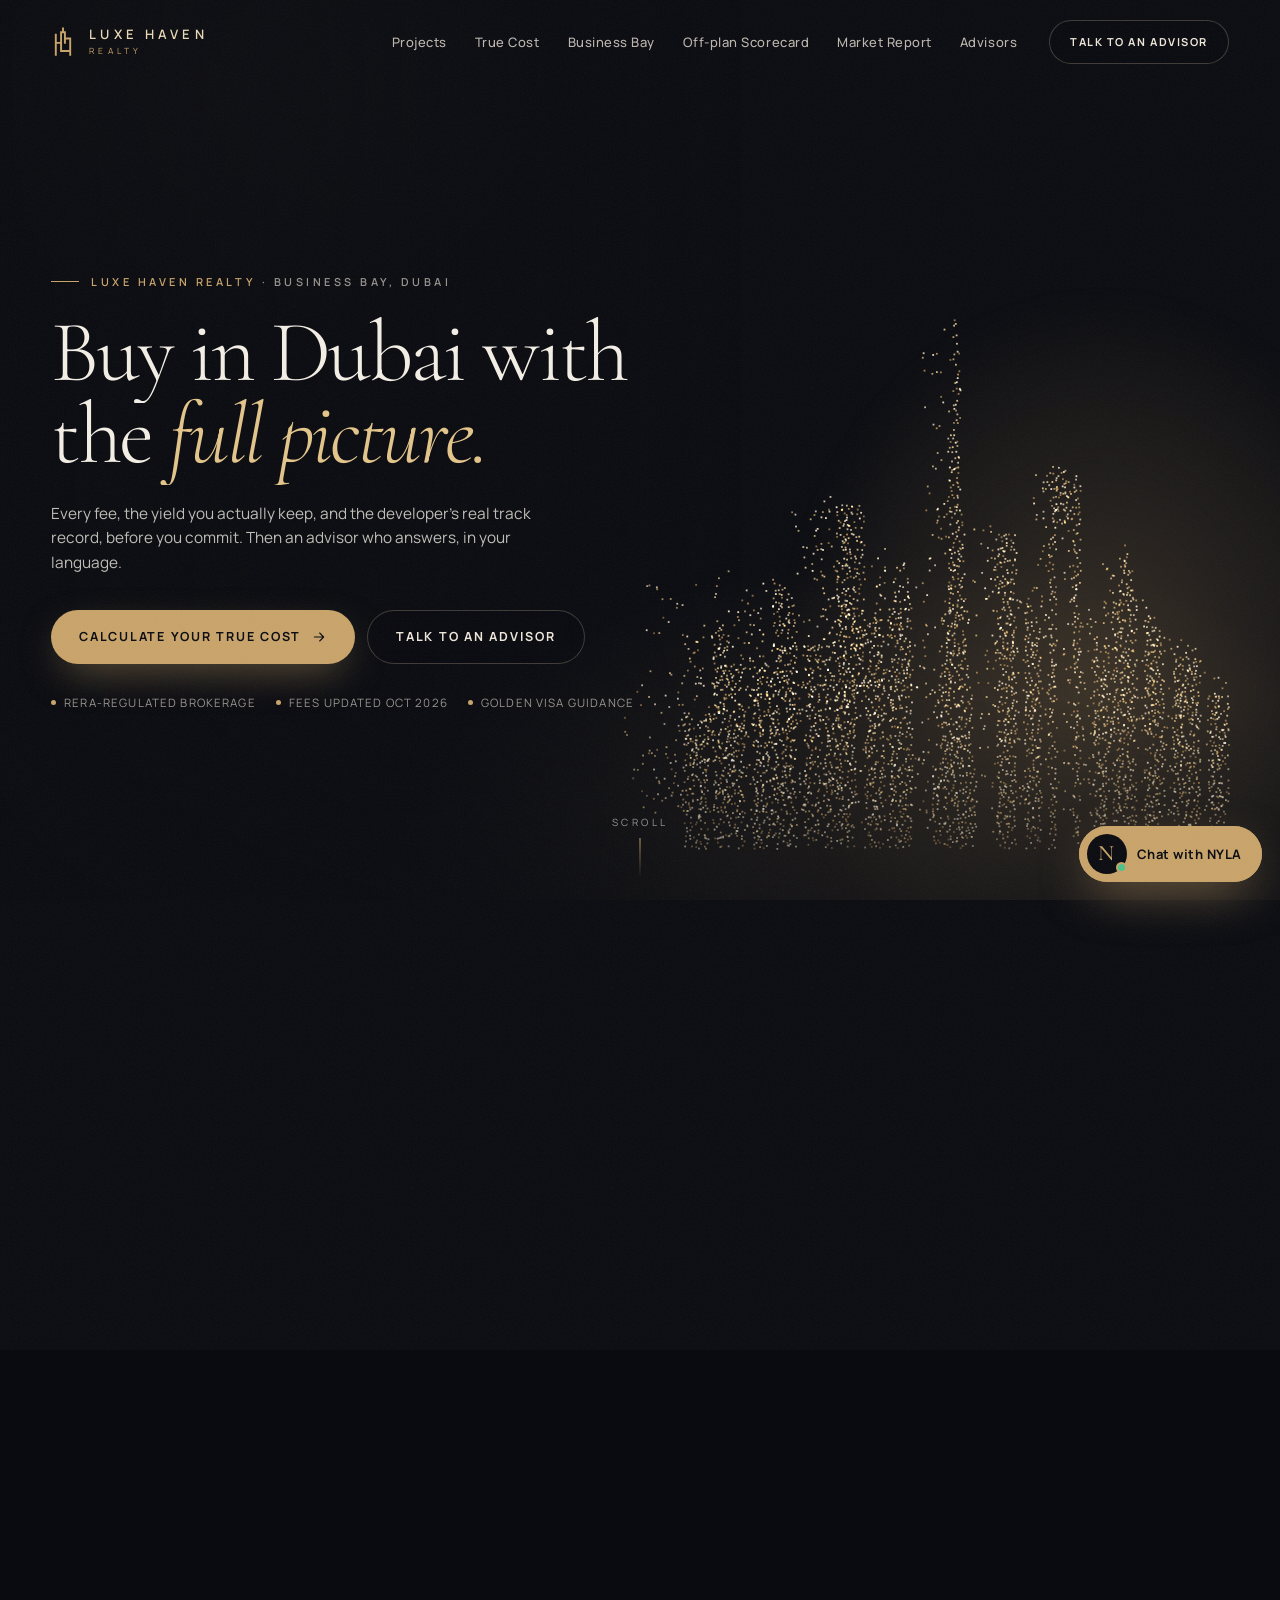
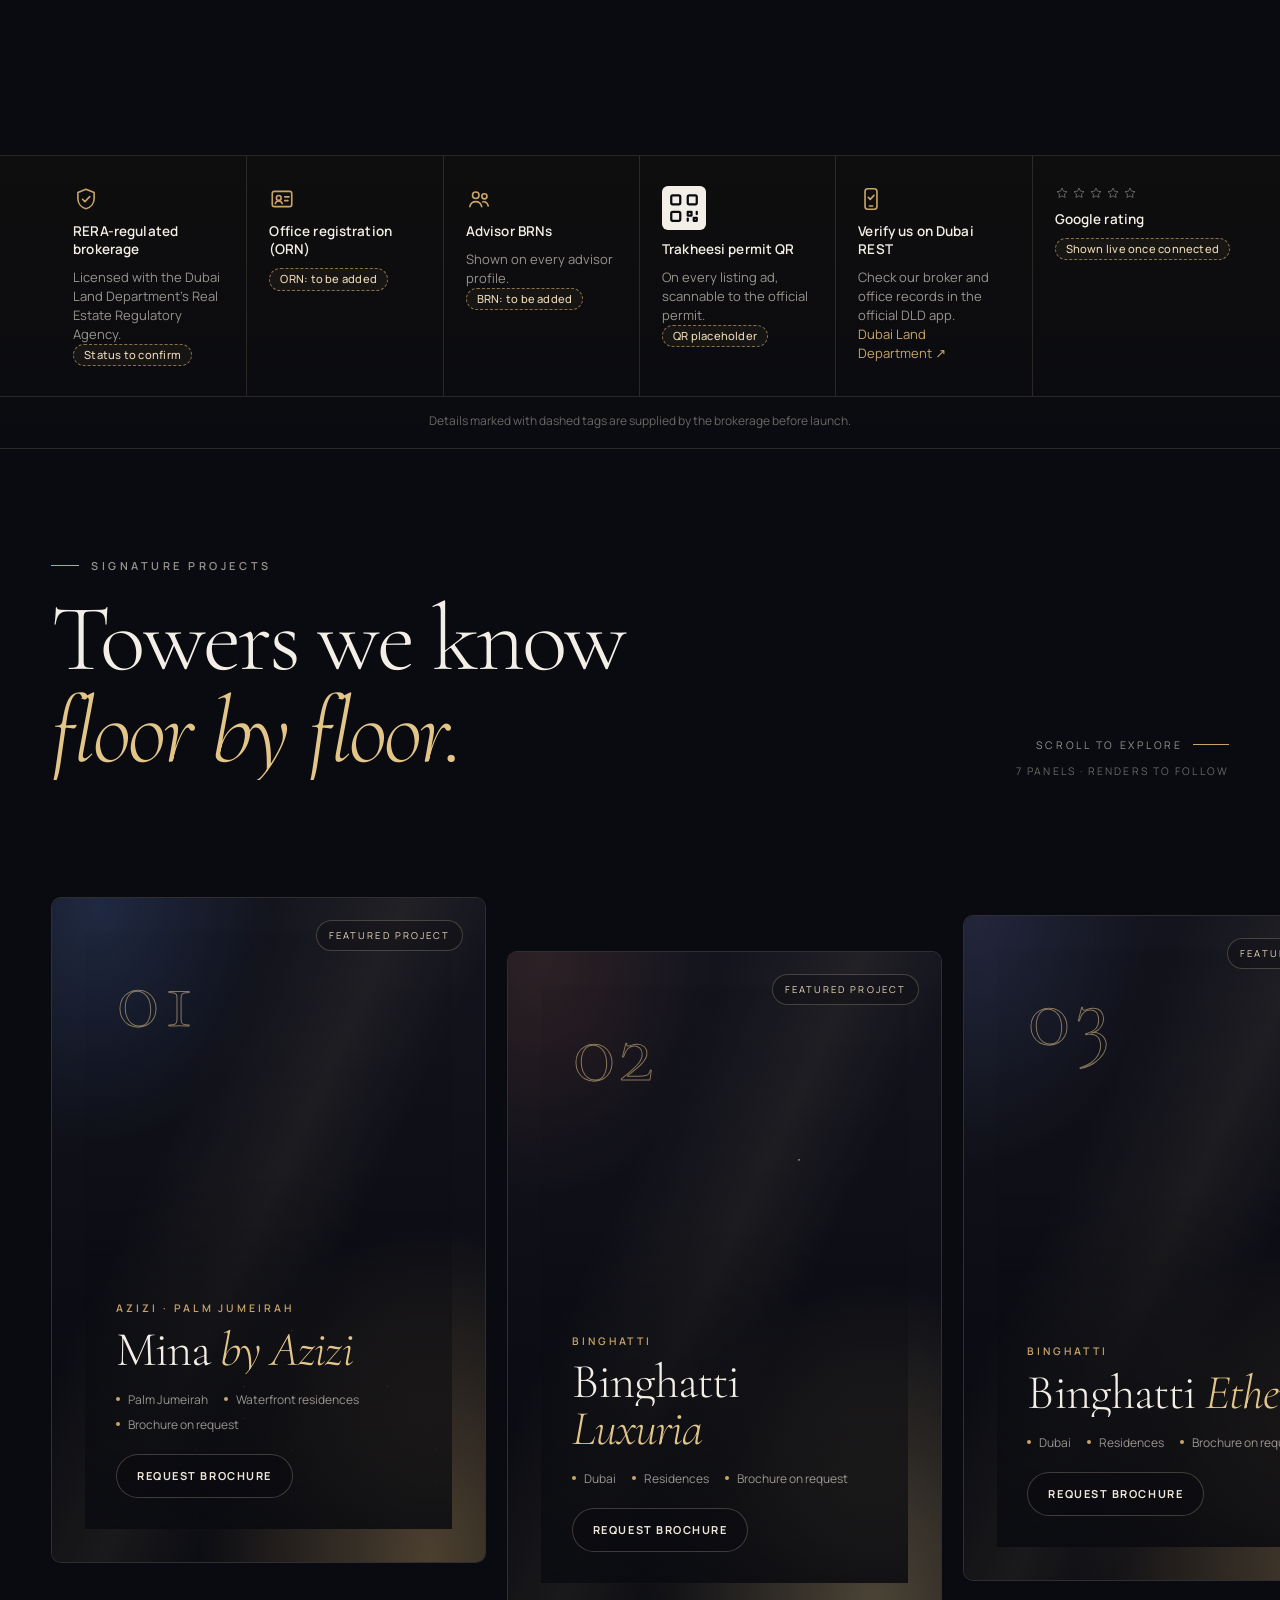
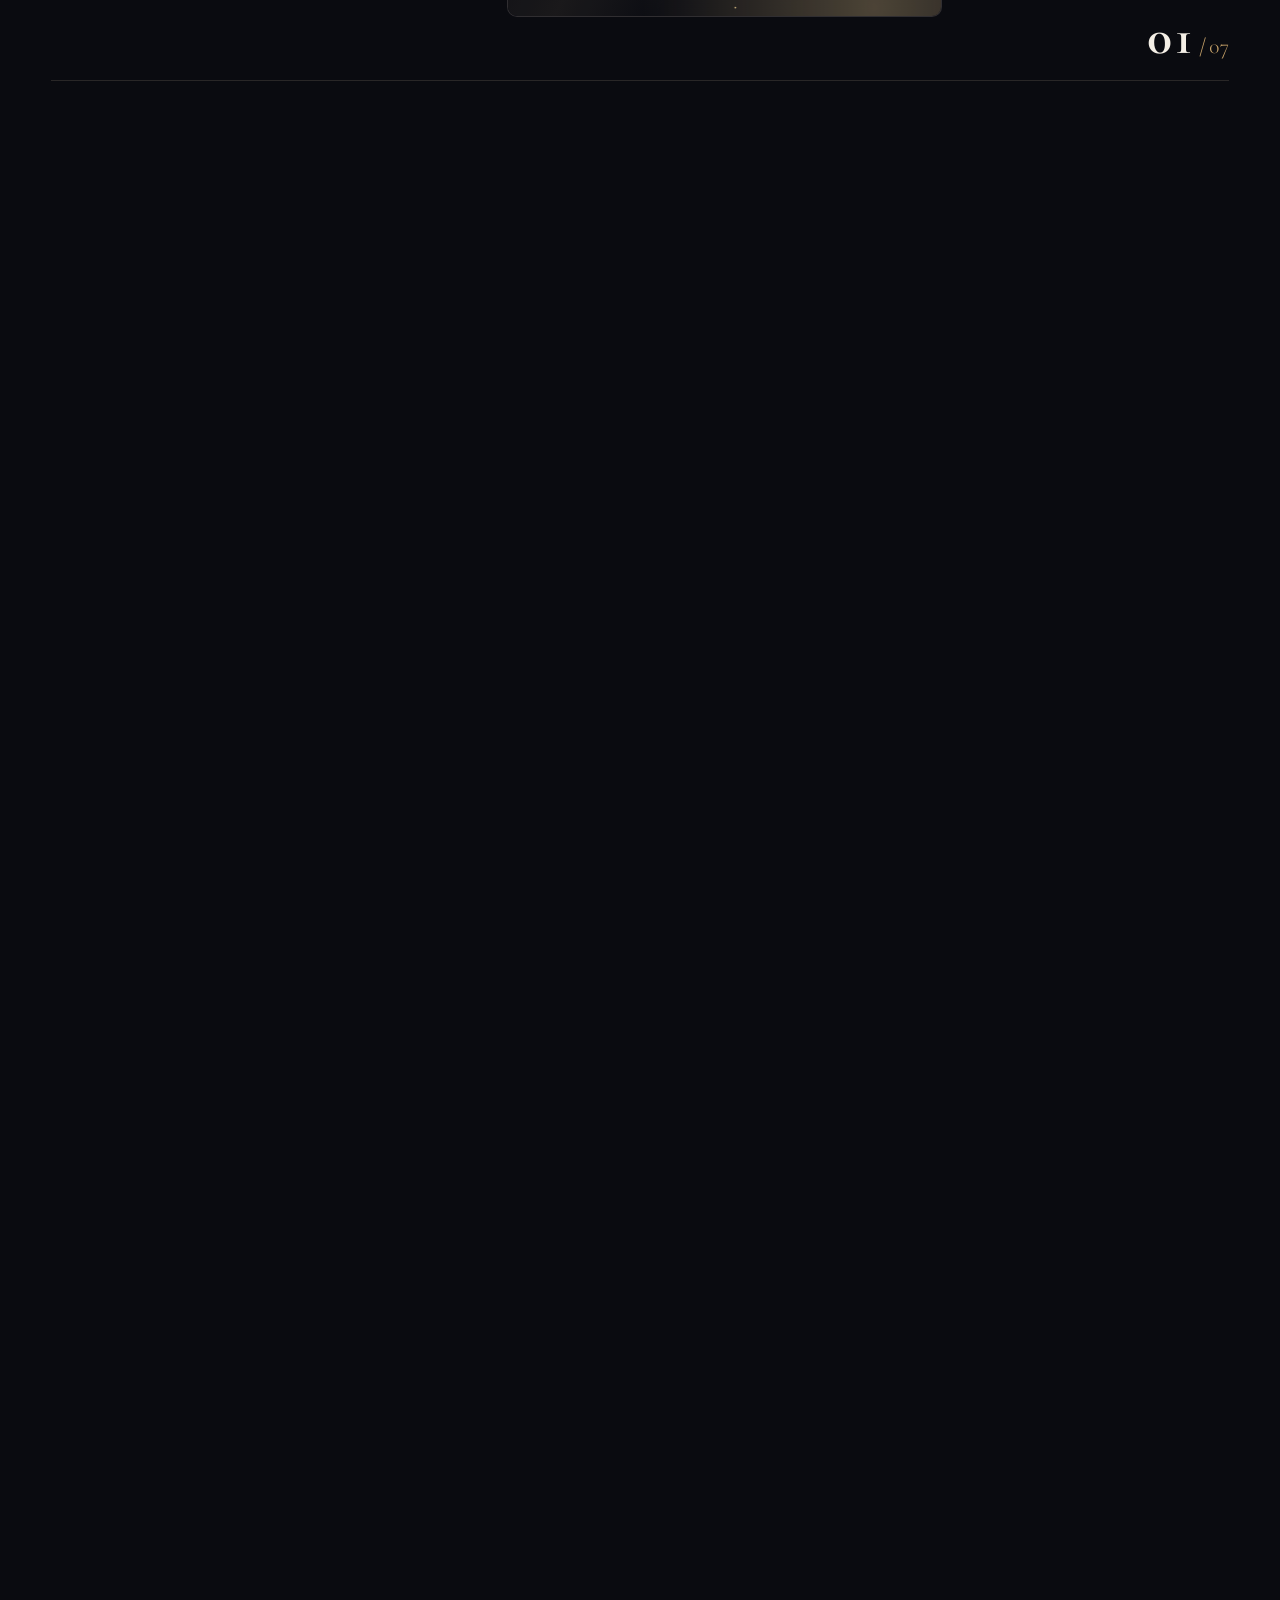
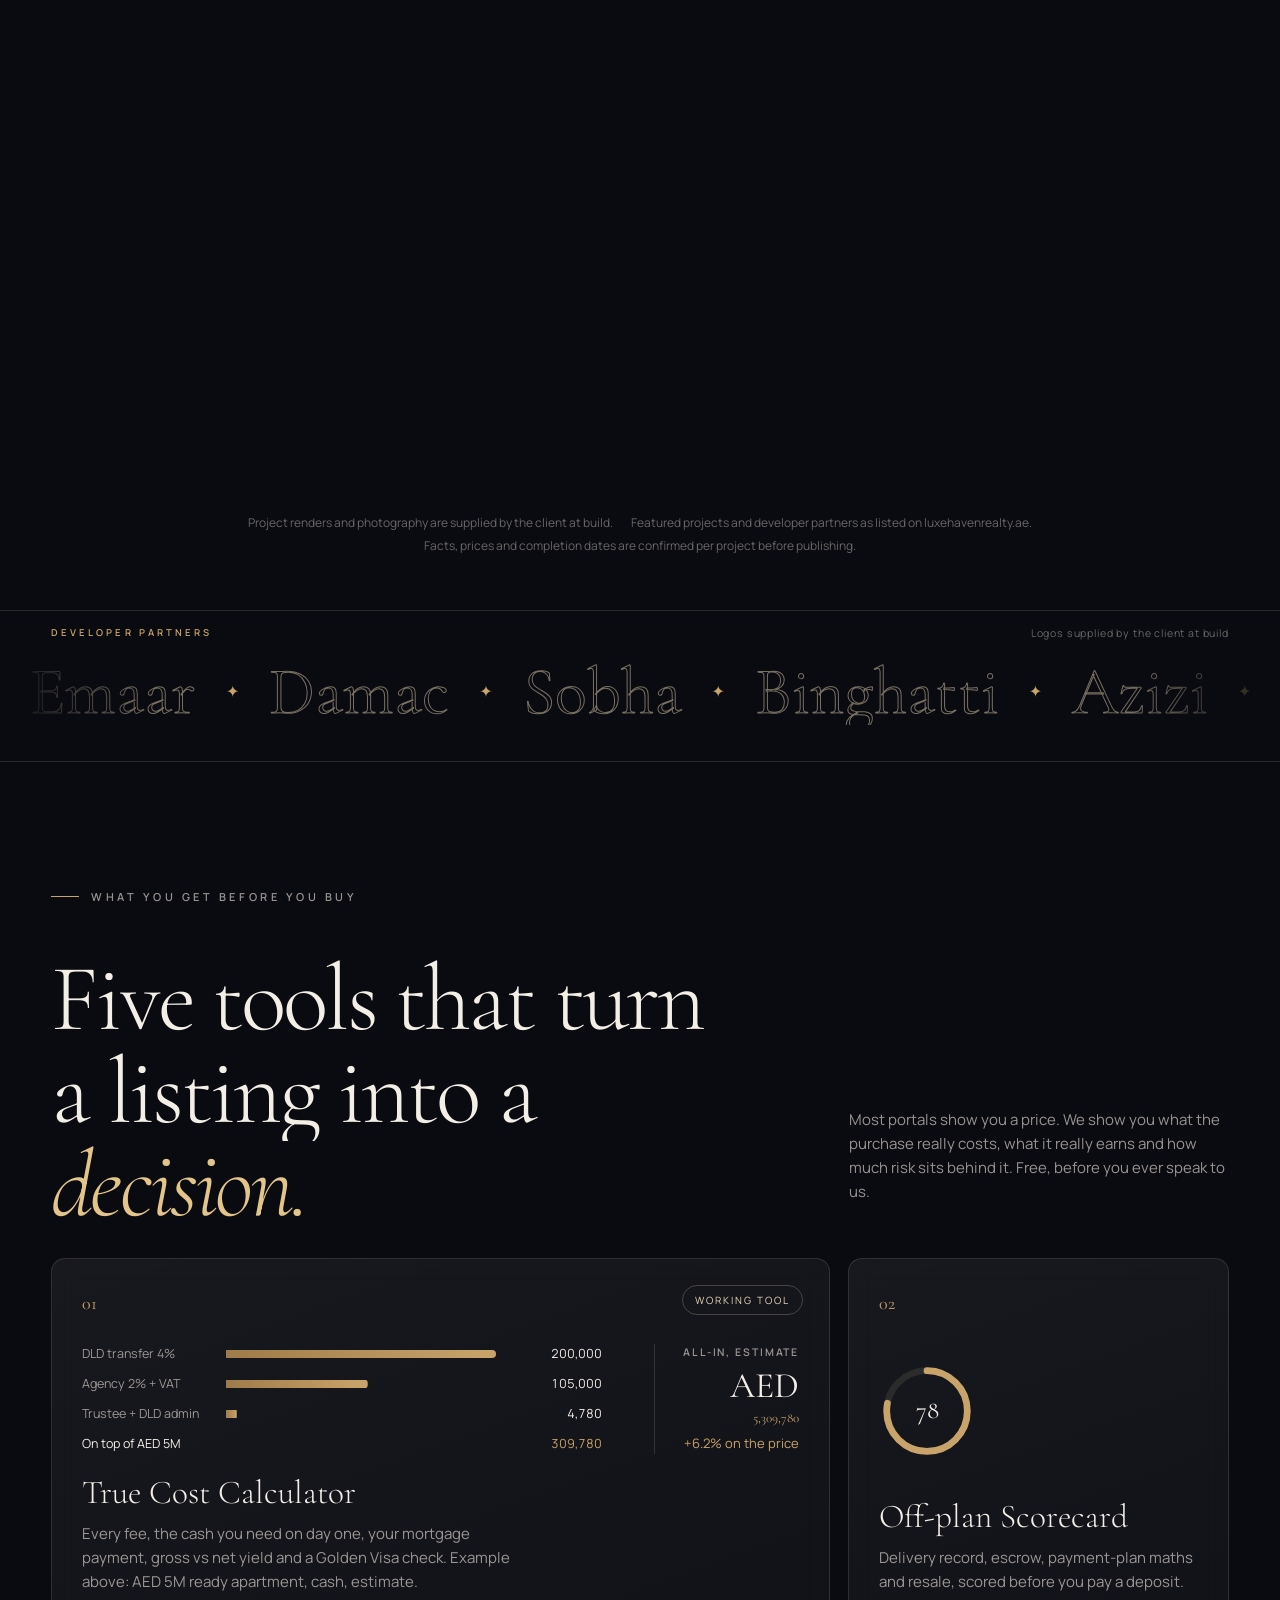
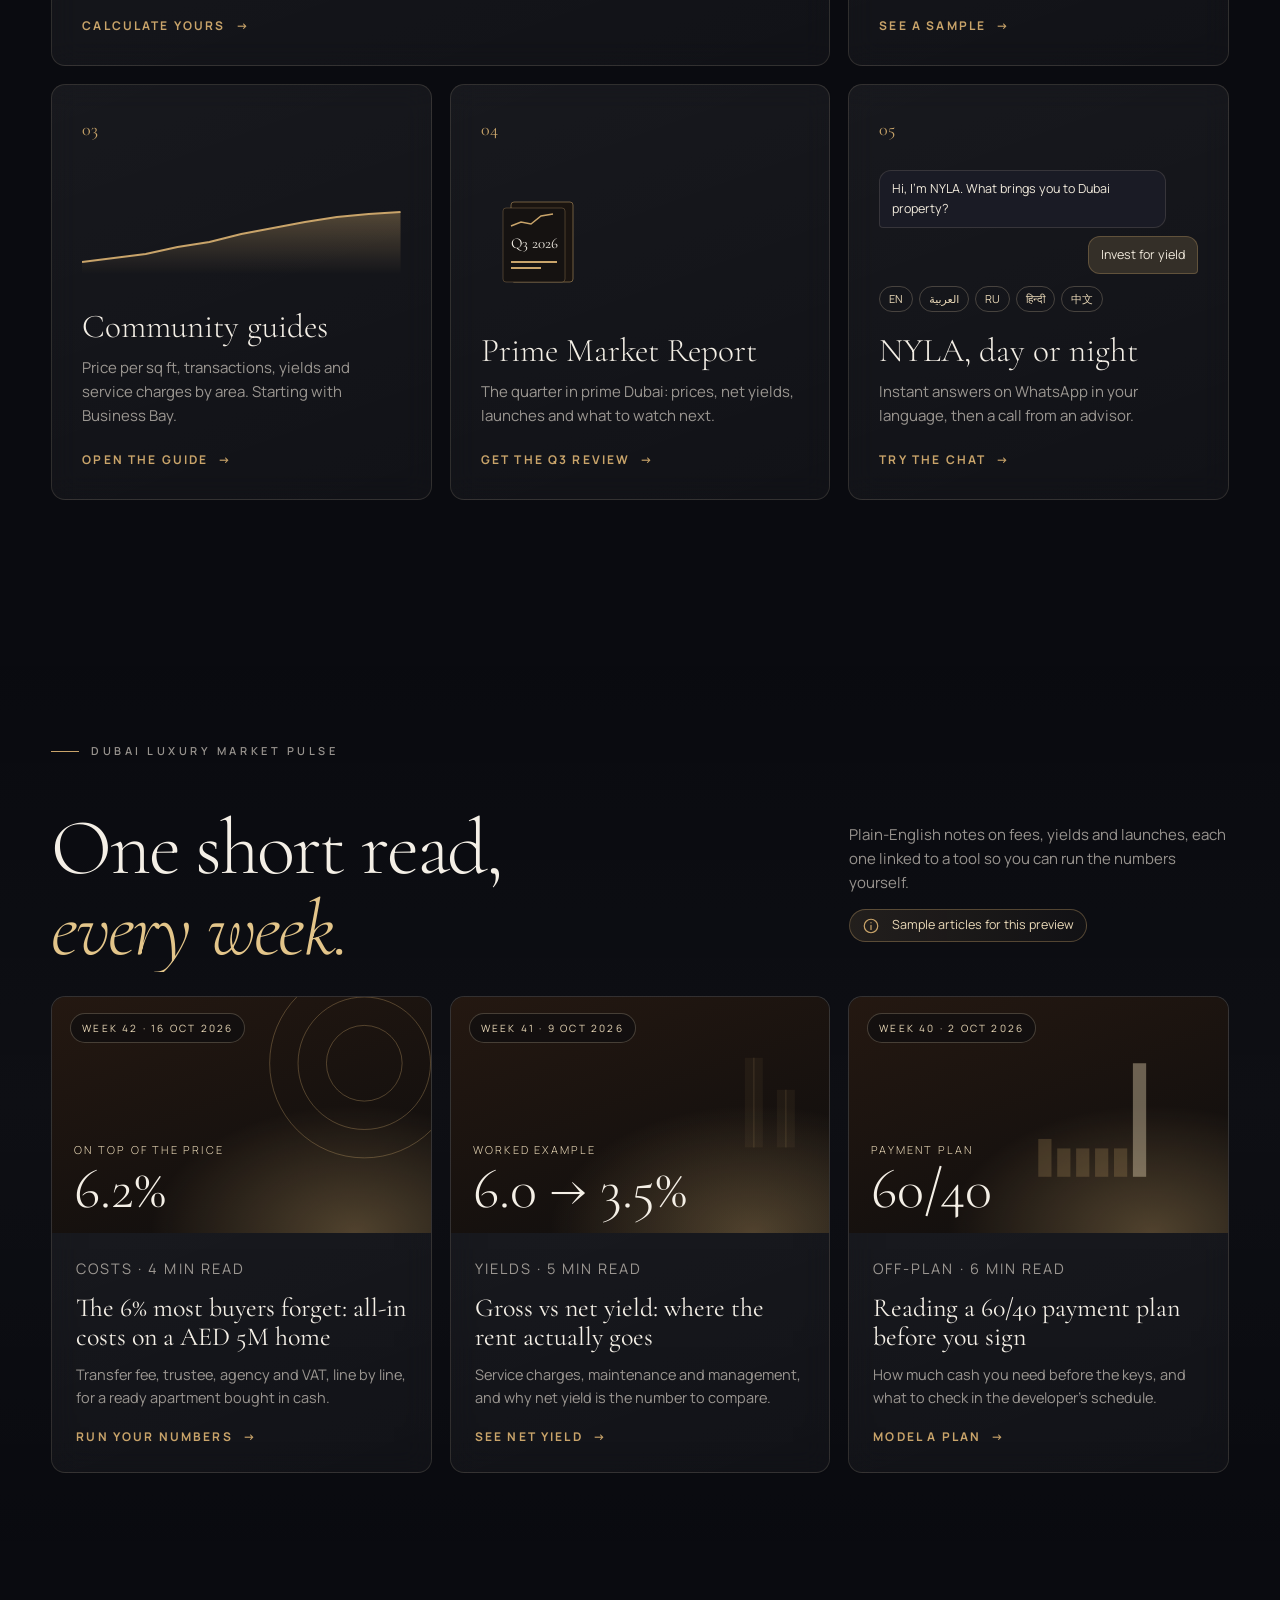
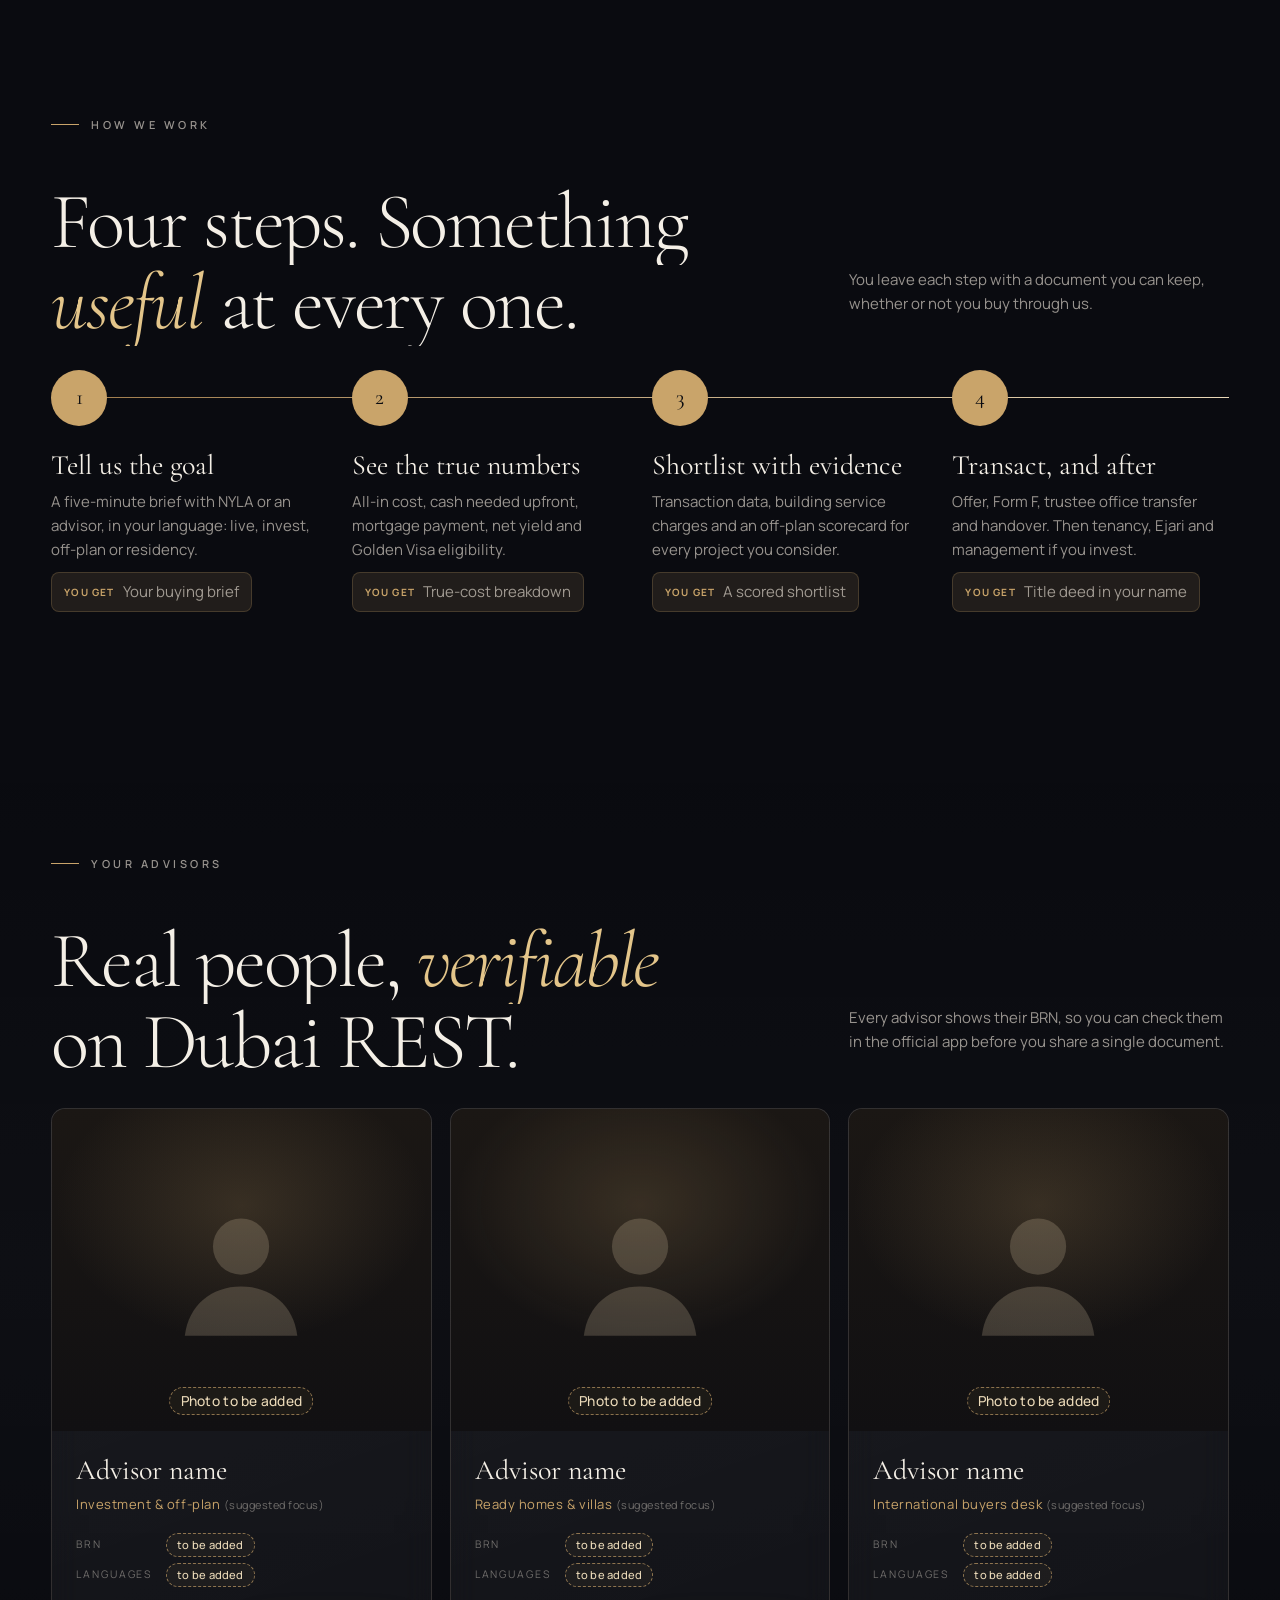
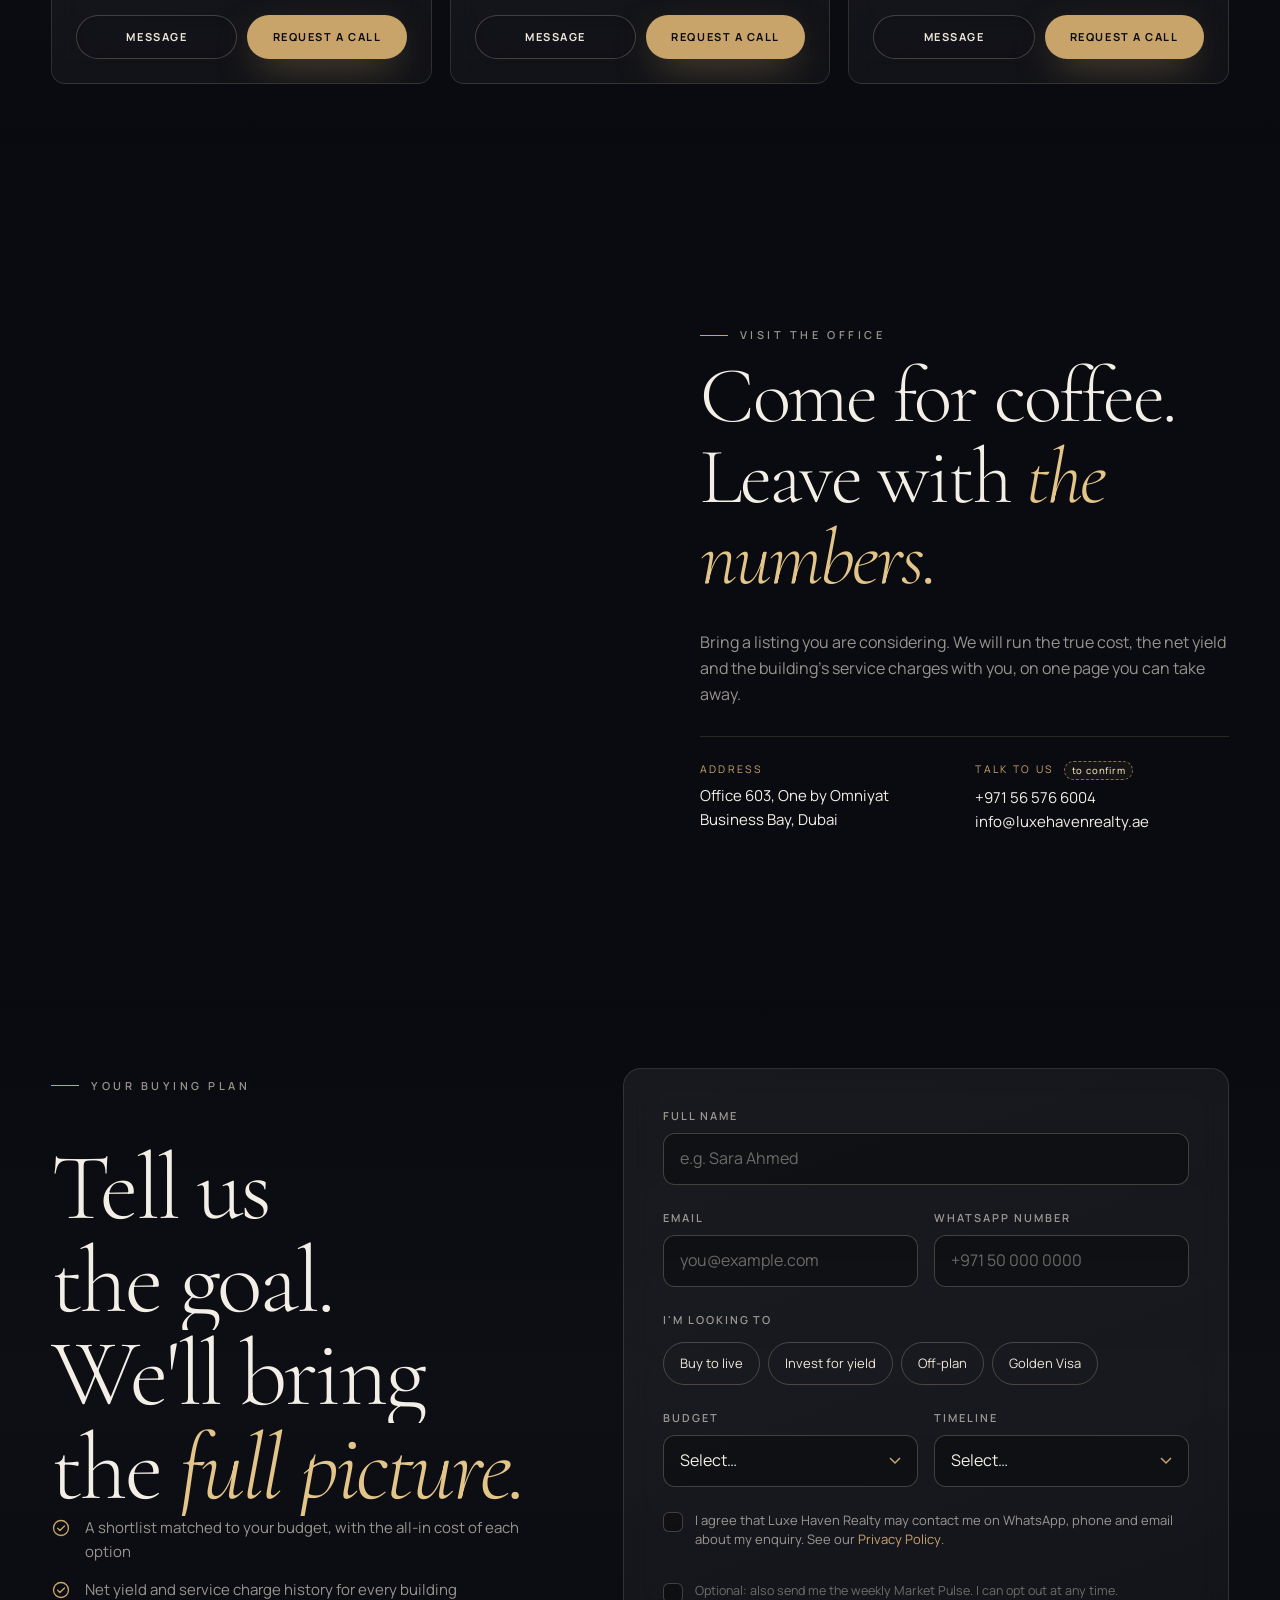
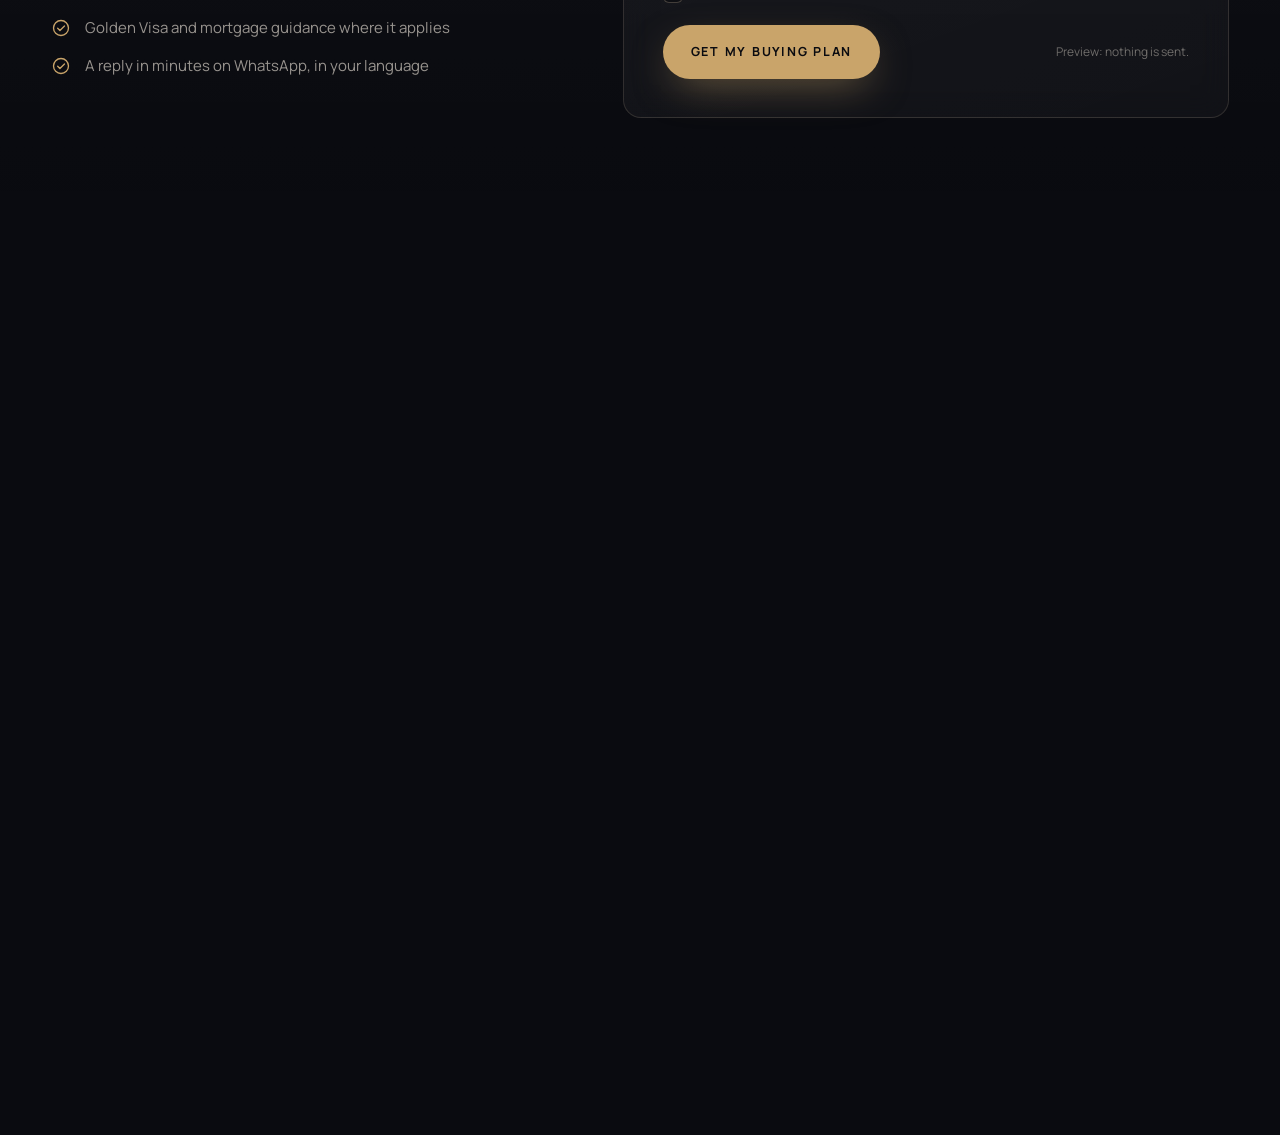
==== commit 1c679208: "Premium motion pass: Signature Projects showcase, gold theme, sunset footer - Home: pinned, ScrollTr" ====
--- a/index.html
+++ b/index.html
@@ -5,7 +5,7 @@
 <meta name="viewport" content="width=device-width, initial-scale=1">
 <title>Luxe Haven Realty · Buy in Dubai with the full picture</title>
 <meta name="description" content="Luxe Haven Realty, Business Bay. True all-in purchase costs, net yields, off-plan due diligence and community data, so you buy in Dubai with the full picture.">
-<meta name="theme-color" content="#0b0b0c">
+<meta name="theme-color" content="#0a0b10">
 <meta name="robots" content="noindex">
 <meta property="og:title" content="Luxe Haven Realty · Buy in Dubai with the full picture">
 <meta property="og:description" content="Luxe Haven Realty, Business Bay. True all-in purchase costs, net yields, off-plan due diligence and community data, so you buy in Dubai with the full picture.">
@@ -14,7 +14,7 @@
 <link rel="preconnect" href="https://fonts.googleapis.com">
 <link rel="preconnect" href="https://fonts.gstatic.com" crossorigin>
 <link href="https://fonts.googleapis.com/css2?family=Cormorant+Garamond:ital,wght@0,300;0,400;0,500;0,600;1,300;1,400&family=Manrope:wght@300;400;500;600;700;800&display=swap" rel="stylesheet">
-<link rel="stylesheet" href="assets/css/site.css?v=20261017-2">
+<link rel="stylesheet" href="assets/css/site.css?v=20261017-3">
 <script>document.documentElement.classList.add('js');setTimeout(function(){if(!window.__lh)document.documentElement.classList.remove('js')},3500);</script>
 </head>
 <body data-page="home">
@@ -55,12 +55,12 @@
 <div class="grain" aria-hidden="true"></div>
 <div class="progress" aria-hidden="true"><span></span></div>
 <header class="nav">
-  <a href="index.html" class="nav__logo" aria-label="Luxe Haven Realty, home">
+  <a href="index.html" class="nav__logo" data-cursor="Home" aria-label="Luxe Haven Realty, home">
     <svg viewBox="0 0 100 120" class="nav__mark" aria-hidden="true"><path d="M20 28 V112 M20 62 H42 M42 62 V18 H58 V62 M50 18 V2 M58 44 H80 V112 M42 62 V96 H80"/></svg>
     <span class="nav__brand"><b>LUXE HAVEN</b><i>REALTY</i></span>
   </a>
-  <span class="nav__tag" title="Preview build, for presentation">Preview</span>
   <nav class="nav__links" aria-label="Main">
+    <a href="index.html#projects" class="ulink">Projects</a>
     <a href="true-cost-calculator.html" class="ulink">True Cost</a>
     <a href="business-bay.html" class="ulink">Business Bay</a>
     <a href="off-plan-scorecard.html" class="ulink">Off-plan Scorecard</a>
@@ -91,11 +91,12 @@
 <!-- ============ HERO · Dubai drawn in light ============ -->
 <section class="hero" aria-label="Introduction">
   <canvas class="hero__cv" aria-hidden="true"></canvas>
+  <div class="hero__glow" aria-hidden="true"></div>
   <div class="hero__veil" aria-hidden="true"></div>
   <div class="wrap hero__content">
     <div class="hero__copy">
       <p class="eyebrow hero__eyebrow"><span><span class="hide-sm"><em>Luxe Haven Realty</em>&nbsp;·&nbsp;</span><span class="nowrap">Business Bay, Dubai</span></span></p>
-      <h1 class="hero__title"><span class="line"><span>Buy in Dubai with</span></span><span class="line"><span>the <em>full picture.</em></span></span></h1>
+      <h1 class="hero__title" data-split="chars"><span class="line"><span>Buy in Dubai with</span></span><span class="line"><span>the <em>full picture.</em></span></span></h1>
       <p class="hero__sub">Every fee, the yield you actually keep, and the developer's real track record, before you commit. Then an advisor who answers, in your language.</p>
       <div class="hero__ctas">
         <a href="true-cost-calculator.html" class="btn btn--solid magnetic"><span>Calculate your true cost</span><svg aria-hidden="true"><use href="#i-arrow"/></svg></a>
@@ -108,6 +109,7 @@
       </ul>
     </div>
   </div>
+  <div class="hero__scroll" aria-hidden="true"><span>Scroll</span><i></i></div>
   <div class="hero__caption" aria-hidden="true"><p>Office 603 · One by Omniyat<span class="hide-sm"> · Business Bay</span></p><small>Your haven starts here.</small></div>
 </section>
 
@@ -151,19 +153,134 @@
   <p class="trust__note">Details marked with dashed tags are supplied by the brokerage before launch.</p>
 </section>
 
+<!-- ============ SIGNATURE PROJECTS (pinned horizontal showcase) ============ -->
+<section class="show" id="projects" aria-labelledby="show-h" data-bg="#07080c">
+  <div class="wrap show__head">
+    <div>
+      <p class="eyebrow">Signature projects</p>
+      <h2 id="show-h" class="display display--xl reveal-lines">Towers we know<br><em>floor by floor.</em></h2>
+    </div>
+    <div class="show__hint" data-reveal>
+      <span class="show__scrollhint">Scroll to explore <i></i></span>
+      <span>7 panels · renders to follow</span>
+    </div>
+  </div>
+  <div class="show__pin">
+    <div class="show__track">
+      <article class="panel" style="--pa:rgba(201,164,106,.34);--pb:rgba(60,90,150,.3)">
+        <div class="panel__bg" aria-hidden="true"></div><div class="panel__light" aria-hidden="true"></div>
+        <svg class="panel__tower" viewBox="0 0 400 700" aria-hidden="true"><path class="gr" d="M0 690 H400"/><path class="ol" d="M20 690 L20 520 L80 520 L80 440 L140 440 L140 370 Q200 322 260 370 L260 440 L320 440 L320 520 L380 520 L380 690"/><path class="fl" d="M20 560 H80 M20 600 H80 M20 640 H80 M80 480 H140 M80 520 H140 M140 410 Q200 372 260 410 M140 450 Q200 418 260 450 M260 480 H320 M320 560 H380 M320 600 H380 M320 640 H380 M140 500 H260 M140 560 H260 M140 620 H260"/></svg>
+        <span class="panel__tag">Featured project</span>
+        <div class="panel__body">
+          <span class="panel__idx num">01</span>
+          <p class="panel__dev">Azizi · Palm Jumeirah</p>
+          <h3 class="panel__name">Mina <em>by Azizi</em></h3>
+          <ul class="panel__facts"><li>Palm Jumeirah</li><li>Waterfront residences</li><li>Brochure on request</li></ul>
+          <button type="button" class="btn btn--ghost btn--sm panel__cta" data-nyla-open data-nyla-ctx="Mina by Azizi, Palm Jumeirah" data-cursor="Chat"><span>Request brochure</span></button>
+        </div>
+      </article>
+      <article class="panel" style="--pa:rgba(227,197,138,.3);--pb:rgba(120,70,60,.26)">
+        <div class="panel__bg" aria-hidden="true"></div><div class="panel__light" aria-hidden="true"></div>
+        <svg class="panel__tower" viewBox="0 0 400 700" aria-hidden="true"><path class="gr" d="M0 690 H400"/><path class="ol" d="M120 690 L120 160 L280 96 L280 690 M200 128 L200 40"/><path class="fl" d="M120 220 L280 156 M120 280 L280 216 M120 340 L280 276 M120 400 L280 336 M120 460 L280 396 M120 520 L280 456 M120 580 L280 516 M120 640 L280 576 M160 144 V690"/></svg>
+        <span class="panel__tag">Featured project</span>
+        <div class="panel__body">
+          <span class="panel__idx num">02</span>
+          <p class="panel__dev">Binghatti</p>
+          <h3 class="panel__name">Binghatti <em>Luxuria</em></h3>
+          <ul class="panel__facts"><li>Dubai</li><li>Residences</li><li>Brochure on request</li></ul>
+          <button type="button" class="btn btn--ghost btn--sm panel__cta" data-nyla-open data-nyla-ctx="Binghatti Luxuria" data-cursor="Chat"><span>Request brochure</span></button>
+        </div>
+      </article>
+      <article class="panel" style="--pa:rgba(201,164,106,.3);--pb:rgba(70,80,130,.3)">
+        <div class="panel__bg" aria-hidden="true"></div><div class="panel__light" aria-hidden="true"></div>
+        <svg class="panel__tower" viewBox="0 0 400 700" aria-hidden="true"><path class="gr" d="M0 690 H400"/><path class="ol" d="M90 690 L90 480 L60 480 L60 330 L110 330 L110 200 L80 200 L80 80 L240 80 L240 200 L300 200 L300 330 L270 330 L270 480 L320 480 L320 690"/><path class="fl" d="M80 130 H240 M80 170 H240 M110 245 H300 M110 290 H300 M60 375 H270 M60 425 H270 M90 530 H320 M90 585 H320 M90 640 H320 M160 80 V690"/></svg>
+        <span class="panel__tag">Featured project</span>
+        <div class="panel__body">
+          <span class="panel__idx num">03</span>
+          <p class="panel__dev">Binghatti</p>
+          <h3 class="panel__name">Binghatti <em>Etherea</em></h3>
+          <ul class="panel__facts"><li>Dubai</li><li>Residences</li><li>Brochure on request</li></ul>
+          <button type="button" class="btn btn--ghost btn--sm panel__cta" data-nyla-open data-nyla-ctx="Binghatti Etherea" data-cursor="Chat"><span>Request brochure</span></button>
+        </div>
+      </article>
+      <article class="panel" style="--pa:rgba(227,197,138,.34);--pb:rgba(90,70,120,.26)">
+        <div class="panel__bg" aria-hidden="true"></div><div class="panel__light" aria-hidden="true"></div>
+        <svg class="panel__tower" viewBox="0 0 400 700" aria-hidden="true"><path class="gr" d="M0 690 H400"/><path class="ol" d="M60 690 L60 560 L90 560 L90 430 L120 430 L120 300 L150 300 L150 180 L180 180 L180 90 L200 8 L220 90 L220 180 L250 180 L250 300 L280 300 L280 430 L310 430 L310 560 L340 560 L340 690"/><path class="fl" d="M200 90 V690 M90 620 H310 M120 500 H280 M150 380 H250 M180 240 H220 M60 650 H340 M120 470 H280 M150 340 H250"/></svg>
+        <span class="panel__tag">Developer partner</span>
+        <div class="panel__body">
+          <span class="panel__idx num">04</span>
+          <p class="panel__dev">Emaar</p>
+          <h3 class="panel__name">Emaar <em>Properties</em></h3>
+          <ul class="panel__facts"><li>Off-plan and ready</li><li>Payment plans by launch</li><li>Scorecard on request</li></ul>
+          <button type="button" class="btn btn--ghost btn--sm panel__cta" data-nyla-open data-nyla-ctx="Emaar projects" data-cursor="Chat"><span>Request brochure</span></button>
+        </div>
+      </article>
+      <article class="panel" style="--pa:rgba(201,164,106,.3);--pb:rgba(130,60,70,.26)">
+        <div class="panel__bg" aria-hidden="true"></div><div class="panel__light" aria-hidden="true"></div>
+        <svg class="panel__tower" viewBox="0 0 400 700" aria-hidden="true"><path class="gr" d="M0 690 H400"/><path class="ol" d="M110 690 C90 520 170 420 130 250 C110 170 150 100 180 60 L250 60 C280 120 300 200 270 290 C240 400 320 520 290 690"/><path class="fl" d="M112 600 Q200 578 290 600 M120 500 Q200 468 298 500 M136 400 Q200 372 284 400 M130 300 Q200 280 276 300 M150 200 Q210 180 282 200 M168 120 Q215 100 266 120 M200 60 C 190 200 230 420 200 690"/></svg>
+        <span class="panel__tag">Developer partner</span>
+        <div class="panel__body">
+          <span class="panel__idx num">05</span>
+          <p class="panel__dev">Damac</p>
+          <h3 class="panel__name">Damac <em>Properties</em></h3>
+          <ul class="panel__facts"><li>Off-plan and ready</li><li>Payment plans by launch</li><li>Scorecard on request</li></ul>
+          <button type="button" class="btn btn--ghost btn--sm panel__cta" data-nyla-open data-nyla-ctx="Damac projects" data-cursor="Chat"><span>Request brochure</span></button>
+        </div>
+      </article>
+      <article class="panel" style="--pa:rgba(201,164,106,.32);--pb:rgba(50,90,110,.28)">
+        <div class="panel__bg" aria-hidden="true"></div><div class="panel__light" aria-hidden="true"></div>
+        <svg class="panel__tower" viewBox="0 0 400 700" aria-hidden="true"><path class="gr" d="M0 690 H400"/><path class="ol" d="M30 690 L30 600 L110 600 L110 120 L140 120 L140 70 L260 70 L260 120 L290 120 L290 600 L370 600 L370 690"/><path class="fl" d="M110 180 H290 M110 240 H290 M110 300 H290 M110 360 H290 M110 420 H290 M110 480 H290 M110 540 H290 M30 645 H110 M290 645 H370 M140 95 H260 M200 120 V600"/></svg>
+        <span class="panel__tag">Developer partner</span>
+        <div class="panel__body">
+          <span class="panel__idx num">06</span>
+          <p class="panel__dev">Sobha</p>
+          <h3 class="panel__name">Sobha <em>Realty</em></h3>
+          <ul class="panel__facts"><li>Off-plan and ready</li><li>Payment plans by launch</li><li>Scorecard on request</li></ul>
+          <button type="button" class="btn btn--ghost btn--sm panel__cta" data-nyla-open data-nyla-ctx="Sobha projects" data-cursor="Chat"><span>Request brochure</span></button>
+        </div>
+      </article>
+      <article class="panel" style="--pa:rgba(227,197,138,.36);--pb:rgba(60,80,140,.3)">
+        <div class="panel__bg" aria-hidden="true"></div><div class="panel__light" aria-hidden="true"></div>
+        <svg class="panel__tower" viewBox="0 0 400 700" aria-hidden="true"><path class="gr" d="M0 690 H400"/><path class="ol" d="M60 690 L60 420 L120 420 L120 160 L300 160 L300 60 L380 60 L380 330 L330 330 L330 520 L280 520 L280 690"/><path class="fl" d="M120 220 H300 M120 280 H300 M120 340 H300 M120 400 H300 M60 480 H330 M60 540 H330 M60 600 H280 M60 650 H280 M300 110 H380 M330 390 H380 M330 450 H330 M200 160 V690"/></svg>
+        <span class="panel__tag">Developer partner</span>
+        <div class="panel__body">
+          <span class="panel__idx num">07</span>
+          <p class="panel__dev">Omniyat · Business Bay</p>
+          <h3 class="panel__name"><em>Omniyat</em></h3>
+          <ul class="panel__facts"><li>One by Omniyat, our own address</li><li>Off-plan and ready</li><li>Brochure on request</li></ul>
+          <button type="button" class="btn btn--ghost btn--sm panel__cta" data-nyla-open data-nyla-ctx="Omniyat projects" data-cursor="Chat"><span>Request brochure</span></button>
+        </div>
+      </article>
+    </div>
+    <div class="show__ui" aria-hidden="true"><span class="show__count num"><b class="js-show-cur">01</b><i>/ 07</i></span></div>
+    <div class="show__bar" aria-hidden="true"><i></i></div>
+  </div>
+  <div class="show__note"><div class="wrap"><span>Project renders and photography are supplied by the client at build.</span><span>Featured projects and developer partners as listed on luxehavenrealty.ae.</span><span>Facts, prices and completion dates are confirmed per project before publishing.</span></div></div>
+</section>
+
+<!-- ============ DEVELOPER MARQUEE ============ -->
+<section class="marquee" aria-label="Developer partners">
+  <p class="marquee__label eyebrow eyebrow--plain">Developer partners</p>
+  <p class="marquee__note">Logos supplied by the client at build</p>
+  <div class="marquee__viewport"><div class="marquee__track" aria-hidden="true">
+    <span>Emaar</span><b>✦</b><span>Damac</span><b>✦</b><span>Sobha</span><b>✦</b><span>Binghatti</span><b>✦</b><span>Azizi</span><b>✦</b><span>Omniyat</span><b>✦</b><span>Nakheel</span><b>✦</b>
+    <span>Emaar</span><b>✦</b><span>Damac</span><b>✦</b><span>Sobha</span><b>✦</b><span>Binghatti</span><b>✦</b><span>Azizi</span><b>✦</b><span>Omniyat</span><b>✦</b><span>Nakheel</span><b>✦</b>
+  </div></div>
+</section>
+
 <!-- ============ VALUE PILLARS ============ -->
-<section class="section" aria-labelledby="pillars-h">
+<section class="section" aria-labelledby="pillars-h" data-bg="#0c0d14">
   <div class="wrap">
     <div class="shead">
       <div>
         <p class="eyebrow">What you get before you buy</p>
-        <h2 id="pillars-h" class="display reveal-lines">Five tools that turn<br>a listing into a <em>decision.</em></h2>
+        <h2 id="pillars-h" class="display display--xl reveal-lines">Five tools that turn<br>a listing into a <em>decision.</em></h2>
       </div>
       <p class="shead__aside" data-reveal>Most portals show you a price. We show you what the purchase really costs, what it really earns and how much risk sits behind it. Free, before you ever speak to us.</p>
     </div>
 
     <div class="pillars">
-      <a href="true-cost-calculator.html" class="pillar pillar--wide" data-reveal>
+      <a href="true-cost-calculator.html" class="pillar pillar--wide" data-reveal data-cursor="Open">
         <span class="pillar__n">01</span><span class="pillar__tag">Working tool</span>
         <div class="pillar__viz pillar__viz--split">
           <div class="pv-bars" aria-hidden="true">
@@ -172,40 +289,40 @@
             <div><span>Trustee + DLD admin</span><b style="--w:.04"></b><span>4,780</span></div>
             <div><span style="color:var(--marble)">On top of AED 5M</span><b style="--w:0;background:none"></b><span style="color:var(--copper)">309,780</span></div>
           </div>
-          <div class="pv-total"><small>All-in, estimate</small><b>AED 5,309,780</b><span>+6.2% on the price</span></div>
+          <div class="pv-total"><small>All-in, estimate</small><b>AED <span data-count="5309780">5,309,780</span></b><span>+6.2% on the price</span></div>
         </div>
         <h3>True Cost Calculator</h3>
         <p>Every fee, the cash you need on day one, your mortgage payment, gross vs net yield and a Golden Visa check. Example above: AED 5M ready apartment, cash, estimate.</p>
         <span class="arrow-link">Calculate yours <i>→</i></span>
       </a>
-      <a href="off-plan-scorecard.html" class="pillar" data-reveal>
+      <a href="off-plan-scorecard.html" class="pillar" data-reveal data-cursor="Open">
         <span class="pillar__n">02</span>
         <div class="pillar__viz">
-          <svg class="pv-ring" viewBox="0 0 100 100" aria-hidden="true"><circle cx="50" cy="50" r="42" fill="none" stroke="rgba(233,216,196,.1)" stroke-width="7"/><circle cx="50" cy="50" r="42" fill="none" stroke="#d29a6c" stroke-width="7" stroke-linecap="round" stroke-dasharray="205.8 263.9" transform="rotate(-90 50 50)"/><text x="50" y="57" text-anchor="middle" fill="#f3ece3" font-family="Cormorant Garamond, serif" font-size="26">78</text></svg>
+          <svg class="pv-ring" viewBox="0 0 100 100" aria-hidden="true"><circle cx="50" cy="50" r="42" fill="none" stroke="rgba(232,214,180,.1)" stroke-width="7"/><circle cx="50" cy="50" r="42" fill="none" stroke="#c9a46a" stroke-width="7" stroke-linecap="round" stroke-dasharray="205.8 263.9" transform="rotate(-90 50 50)"/><text x="50" y="57" text-anchor="middle" fill="#f4efe6" font-family="Cormorant Garamond, serif" font-size="26">78</text></svg>
         </div>
         <h3>Off-plan Scorecard</h3>
         <p>Delivery record, escrow, payment-plan maths and resale, scored before you pay a deposit.</p>
         <span class="arrow-link">See a sample <i>→</i></span>
       </a>
-      <a href="business-bay.html" class="pillar" data-reveal>
+      <a href="business-bay.html" class="pillar" data-reveal data-cursor="Open">
         <span class="pillar__n">03</span>
         <div class="pillar__viz">
-          <svg class="pv-line" viewBox="0 0 200 90" preserveAspectRatio="none" aria-hidden="true"><defs><linearGradient id="pvg" x1="0" x2="0" y1="0" y2="1"><stop offset="0" stop-color="#d29a6c" stop-opacity=".35"/><stop offset="1" stop-color="#d29a6c" stop-opacity="0"/></linearGradient></defs><path d="M0 78 L20 74 L40 70 L60 63 L80 58 L100 50 L120 44 L140 38 L160 33 L180 30 L200 28 L200 90 L0 90Z" fill="url(#pvg)"/><path d="M0 78 L20 74 L40 70 L60 63 L80 58 L100 50 L120 44 L140 38 L160 33 L180 30 L200 28" fill="none" stroke="#d29a6c" stroke-width="2" vector-effect="non-scaling-stroke"/></svg>
+          <svg class="pv-line" viewBox="0 0 200 90" preserveAspectRatio="none" aria-hidden="true"><defs><linearGradient id="pvg" x1="0" x2="0" y1="0" y2="1"><stop offset="0" stop-color="#c9a46a" stop-opacity=".35"/><stop offset="1" stop-color="#c9a46a" stop-opacity="0"/></linearGradient></defs><path d="M0 78 L20 74 L40 70 L60 63 L80 58 L100 50 L120 44 L140 38 L160 33 L180 30 L200 28 L200 90 L0 90Z" fill="url(#pvg)"/><path d="M0 78 L20 74 L40 70 L60 63 L80 58 L100 50 L120 44 L140 38 L160 33 L180 30 L200 28" fill="none" stroke="#c9a46a" stroke-width="2" vector-effect="non-scaling-stroke"/></svg>
         </div>
         <h3>Community guides</h3>
         <p>Price per sq ft, transactions, yields and service charges by area. Starting with Business Bay.</p>
         <span class="arrow-link">Open the guide <i>→</i></span>
       </a>
-      <a href="market-report.html" class="pillar" data-reveal>
+      <a href="market-report.html" class="pillar" data-reveal data-cursor="Open">
         <span class="pillar__n">04</span>
         <div class="pillar__viz">
-          <svg viewBox="0 0 120 90" style="width:120px;height:90px" aria-hidden="true"><rect x="30" y="6" width="62" height="80" rx="3" fill="#1a1410" stroke="rgba(210,154,108,.5)"/><rect x="22" y="12" width="62" height="74" rx="3" fill="#151211" stroke="rgba(210,154,108,.3)"/><path d="M30 66 h46 M30 72 h30" stroke="#d29a6c" stroke-width="2"/><text x="30" y="52" fill="#f3ece3" font-family="Cormorant Garamond, serif" font-size="15">Q3 2026</text><path d="M30 30 L40 26 L50 28 L60 20 L72 18" fill="none" stroke="#d29a6c" stroke-width="1.5"/></svg>
+          <svg viewBox="0 0 120 90" style="width:120px;height:90px" aria-hidden="true"><rect x="30" y="6" width="62" height="80" rx="3" fill="#1a1410" stroke="rgba(201,164,106,.5)"/><rect x="22" y="12" width="62" height="74" rx="3" fill="#151211" stroke="rgba(201,164,106,.3)"/><path d="M30 66 h46 M30 72 h30" stroke="#c9a46a" stroke-width="2"/><text x="30" y="52" fill="#f4efe6" font-family="Cormorant Garamond, serif" font-size="15">Q3 2026</text><path d="M30 30 L40 26 L50 28 L60 20 L72 18" fill="none" stroke="#c9a46a" stroke-width="1.5"/></svg>
         </div>
         <h3>Prime Market Report</h3>
         <p>The quarter in prime Dubai: prices, net yields, launches and what to watch next.</p>
         <span class="arrow-link">Get the Q3 review <i>→</i></span>
       </a>
-      <div class="pillar pillar--chat" data-nyla-open data-reveal>
+      <div class="pillar pillar--chat" data-nyla-open data-reveal data-cursor="Chat">
         <span class="pillar__n">05</span>
         <div class="pillar__viz">
           <div class="pv-chat" aria-hidden="true">
@@ -223,7 +340,7 @@
 </section>
 
 <!-- ============ MARKET PULSE ============ -->
-<section class="section section--alt" aria-labelledby="pulse-h">
+<section class="section section--alt" aria-labelledby="pulse-h" data-bg="#0f0c0e">
   <div class="wrap">
     <div class="shead">
       <div>
@@ -236,9 +353,9 @@
       </div>
     </div>
     <div class="pulse">
-      <a class="post" href="true-cost-calculator.html" data-reveal>
+      <a class="post" data-cursor="Read" href="true-cost-calculator.html" data-reveal>
         <div class="post__cover">
-          <svg viewBox="0 0 400 250" preserveAspectRatio="xMidYMid slice" aria-hidden="true"><g fill="none" stroke="rgba(210,154,108,.35)"><circle cx="330" cy="70" r="40"/><circle cx="330" cy="70" r="70"/><circle cx="330" cy="70" r="100"/></g></svg>
+          <svg viewBox="0 0 400 250" preserveAspectRatio="xMidYMid slice" aria-hidden="true"><g fill="none" stroke="rgba(201,164,106,.35)"><circle cx="330" cy="70" r="40"/><circle cx="330" cy="70" r="70"/><circle cx="330" cy="70" r="100"/></g></svg>
           <span class="post__wk">Week 42 · 16 Oct 2026</span>
           <div class="post__big"><small>On top of the price</small>6.2%</div>
         </div>
@@ -249,9 +366,9 @@
           <span class="arrow-link">Run your numbers <i>→</i></span>
         </div>
       </a>
-      <a class="post" href="true-cost-calculator.html#yield" data-reveal>
+      <a class="post" data-cursor="Read" href="true-cost-calculator.html#yield" data-reveal>
         <div class="post__cover">
-          <svg class="post__bars" viewBox="220 50 110 170" preserveAspectRatio="xMidYMax meet" aria-hidden="true"><g stroke="rgba(210,154,108,.45)" stroke-width="2"><path d="M250 210 V70"/><path d="M300 210 V120"/></g><g fill="rgba(210,154,108,.18)"><rect x="236" y="70" width="28" height="140"/><rect x="286" y="120" width="28" height="90"/></g></svg>
+          <svg class="post__bars" viewBox="220 50 110 170" preserveAspectRatio="xMidYMax meet" aria-hidden="true"><g stroke="rgba(201,164,106,.45)" stroke-width="2"><path d="M250 210 V70"/><path d="M300 210 V120"/></g><g fill="rgba(201,164,106,.18)"><rect x="236" y="70" width="28" height="140"/><rect x="286" y="120" width="28" height="90"/></g></svg>
           <span class="post__wk">Week 41 · 9 Oct 2026</span>
           <div class="post__big"><small>Worked example</small>6.0 → 3.5%</div>
         </div>
@@ -262,9 +379,9 @@
           <span class="arrow-link">See net yield <i>→</i></span>
         </div>
       </a>
-      <a class="post" href="off-plan-scorecard.html#payment-plan" data-reveal>
+      <a class="post" data-cursor="Read" href="off-plan-scorecard.html#payment-plan" data-reveal>
         <div class="post__cover">
-          <svg viewBox="0 0 400 250" preserveAspectRatio="xMidYMid slice" aria-hidden="true"><g fill="rgba(210,154,108,.22)"><rect x="200" y="150" width="14" height="40"/><rect x="220" y="160" width="14" height="30"/><rect x="240" y="160" width="14" height="30"/><rect x="260" y="160" width="14" height="30"/><rect x="280" y="160" width="14" height="30"/></g><rect x="300" y="70" width="14" height="120" fill="rgba(233,216,196,.4)"/></svg>
+          <svg viewBox="0 0 400 250" preserveAspectRatio="xMidYMid slice" aria-hidden="true"><g fill="rgba(201,164,106,.22)"><rect x="200" y="150" width="14" height="40"/><rect x="220" y="160" width="14" height="30"/><rect x="240" y="160" width="14" height="30"/><rect x="260" y="160" width="14" height="30"/><rect x="280" y="160" width="14" height="30"/></g><rect x="300" y="70" width="14" height="120" fill="rgba(232,214,180,.4)"/></svg>
           <span class="post__wk">Week 40 · 2 Oct 2026</span>
           <div class="post__big"><small>Payment plan</small>60/40</div>
         </div>
@@ -280,7 +397,7 @@
 </section>
 
 <!-- ============ HOW WE WORK ============ -->
-<section class="section" aria-labelledby="how-h">
+<section class="section" aria-labelledby="how-h" data-bg="#0a0b10">
   <div class="wrap">
     <div class="shead">
       <div>
@@ -320,7 +437,7 @@
 </section>
 
 <!-- ============ ADVISORS ============ -->
-<section class="section section--alt" id="advisors" aria-labelledby="adv-h">
+<section class="section section--alt" id="advisors" aria-labelledby="adv-h" data-bg="#0d0e17">
   <div class="wrap">
     <div class="shead">
       <div>
@@ -362,11 +479,11 @@
 </section>
 
 <!-- ============ OFFICE ============ -->
-<section class="section" aria-labelledby="office-h">
+<section class="section" aria-labelledby="office-h" data-bg="#110d0a">
   <div class="wrap office">
     <div class="office__media">
-      <figure data-reveal="fade"><img src="assets/img/office-reception.avif" alt="Luxe Haven Realty reception in Office 603, One by Omniyat" loading="lazy" width="1179" height="1568"><figcaption>Reception · Office 603</figcaption></figure>
-      <figure data-reveal="fade"><img src="assets/img/omniyat-tower.avif" alt="One by Omniyat tower, Business Bay" loading="lazy" width="1400" height="1867"><figcaption>One by Omniyat</figcaption></figure>
+      <figure class="clipr" data-reveal="fade" data-lens><img src="assets/img/office-reception.avif" alt="Luxe Haven Realty reception in Office 603, One by Omniyat" loading="lazy" width="1179" height="1568"><figcaption>Reception · Office 603</figcaption></figure>
+      <figure class="clipr" data-reveal="fade" data-lens><img src="assets/img/omniyat-tower.avif" alt="One by Omniyat tower, Business Bay" loading="lazy" width="1400" height="1867"><figcaption>One by Omniyat</figcaption></figure>
     </div>
     <div>
       <p class="eyebrow">Visit the office</p>
@@ -381,11 +498,11 @@
 </section>
 
 <!-- ============ LEAD FORM ============ -->
-<section class="section section--alt" id="contact" aria-labelledby="contact-h">
+<section class="section section--alt" id="contact" aria-labelledby="contact-h" data-bg="#0a0b10">
   <div class="wrap leadgrid">
     <div class="lead__copy">
       <p class="eyebrow">Your buying plan</p>
-      <h2 id="contact-h" class="display reveal-lines">Tell us the goal.<br>We'll bring the <em>full picture.</em></h2>
+      <h2 id="contact-h" class="display display--xl reveal-lines">Tell us the goal.<br>We'll bring the <em>full picture.</em></h2>
       <ul class="lead__list">
         <li data-reveal><svg aria-hidden="true"><use href="#i-check"/></svg>A shortlist matched to your budget, with the all-in cost of each option</li>
         <li data-reveal><svg aria-hidden="true"><use href="#i-check"/></svg>Net yield and service charge history for every building</li>
@@ -430,33 +547,34 @@
 
 </main>
 <footer class="foot">
- <div class="foot__main">
+ <div class="foot__inner">
   <div class="foot__sun" aria-hidden="true"></div>
-  <svg class="foot__sky" viewBox="0 0 1600 300" preserveAspectRatio="xMidYMax slice" aria-hidden="true"><path/></svg>
-  <div class="wrap">
+  <svg class="foot__sky" viewBox="0 0 1600 360" preserveAspectRatio="xMidYMax slice" aria-hidden="true"><path/></svg>
+  <div class="wrap foot__wrap">
     <div class="foot__top">
-      <div>
-        <p class="eyebrow">Office 603 · One by Omniyat</p>
-        <p class="foot__big mt-m">The full picture,<br><em>before</em> you commit.</p>
-      </div>
-      <div class="foot__ctas">
-        <a href="true-cost-calculator.html" class="btn btn--solid"><span>Calculate your true cost</span></a>
-        <button type="button" class="btn btn--ghost" data-nyla-open><span>Talk to an advisor</span></button>
-      </div>
+      <div class="foot__lead">
+        <p class="eyebrow">Office 603 · One by Omniyat · Business Bay</p>
+        <p class="foot__big"><span class="line"><span>The full picture,</span></span><span class="line"><span><em>before</em> you commit.</span></span></p>
+      </div>
+      <button type="button" class="foot__badge magnetic" data-nyla-open data-cursor="Chat" aria-label="Talk to an advisor, opens the NYLA chat">
+        <svg viewBox="0 0 200 200" class="foot__ring" aria-hidden="true"><defs><path id="ringPath" d="M100 100 m-78 0 a78 78 0 1 1 156 0 a78 78 0 1 1 -156 0"/></defs><text><textPath href="#ringPath">LUXE HAVEN REALTY · BUSINESS BAY · DUBAI · </textPath></text></svg>
+        <span>Talk to<br>an advisor</span>
+      </button>
     </div>
     <div class="foot__cols">
       <div>
-        <small>Visit</small>
-        <p>Office 603, One by Omniyat<br>Business Bay, Dubai, UAE</p>
-        <p class="foot__clock mt-s"><b class="js-clock">--:--</b><i>DUBAI · GST UTC+4</i></p>
+        <small>Dubai, now</small>
+        <p class="foot__clock"><b class="js-clock">--:--:--</b><i>GST · UTC+4</i></p>
+        <p class="mt-s">Office 603, One by Omniyat<br>Business Bay, Dubai, UAE</p>
       </div>
       <div>
         <small>Tools for buyers</small>
         <ul>
+          <li><a href="index.html#projects">Signature projects</a></li>
           <li><a href="true-cost-calculator.html">True Cost Calculator</a></li>
           <li><a href="off-plan-scorecard.html">Off-plan Scorecard</a></li>
           <li><a href="business-bay.html">Community guide: Business Bay</a></li>
-          <li><a href="market-report.html">Prime Market Report, Q3 2026 Review</a></li>
+          <li><a href="market-report.html">Prime Market Report, Q3 2026</a></li>
         </ul>
       </div>
       <div>
@@ -464,30 +582,26 @@
         <ul>
           <li><a href="tel:+971565766004">+971 56 576 6004</a></li>
           <li><a href="mailto:info@luxehavenrealty.ae">info@luxehavenrealty.ae</a></li>
-          <li><button type="button" class="ulink" data-nyla-open style="color:rgba(243,236,227,.85)">Chat with NYLA</button></li>
+          <li><a href="https://wa.me/971565766004" target="_blank" rel="noopener">WhatsApp</a> · <button type="button" class="ulink" data-nyla-open>Chat with NYLA</button></li>
           <li><a href="https://www.instagram.com/luxehavenrealtyae" target="_blank" rel="noopener">Instagram</a> · <a href="https://www.youtube.com/@LuxeHavenRealty_ae" target="_blank" rel="noopener">YouTube</a></li>
         </ul>
       </div>
       <div>
         <small>Licence &amp; regulation</small>
-        <div class="licence">
-          <dl>
-            <dt>Brokerage</dt><dd>Luxe Haven Realty</dd>
-            <dt>Regulator</dt><dd>RERA, Dubai Land Department</dd>
-            <dt>RERA ORN</dt><dd><span class="ph">to be added</span></dd>
-            <dt>DED licence</dt><dd><span class="ph">to be added</span></dd>
-            <dt>Ad permits</dt><dd>Trakheesi number on every listing</dd>
-          </dl>
-        </div>
-      </div>
-    </div>
-  </div>
- </div>
- <div class="foot__base">
-  <div class="wrap foot__legal">
-    <span>© 2026 Luxe Haven Realty. <b class="foot__preview">Preview build, for presentation.</b> <a class="ulink" href="privacy.html">Privacy policy</a></span>
-    <span>Figures marked estimate or illustrative are not financial advice. Verify fees before transacting.</span>
-    <a href="#main" class="ulink">Back to top ↑</a>
+        <ul class="foot__lic">
+          <li>Luxe Haven Realty · regulated by RERA, Dubai Land Department</li>
+          <li>RERA ORN <span class="ph">to be added</span></li>
+          <li>DED licence <span class="ph">to be added</span></li>
+          <li>Trakheesi permit number on every listing</li>
+        </ul>
+      </div>
+    </div>
+    <div class="foot__word" aria-hidden="true"><span>L</span><span>U</span><span>X</span><span>E</span><span class="sp"></span><span>H</span><span>A</span><span>V</span><span>E</span><span>N</span></div>
+    <div class="foot__legal">
+      <span>© 2026 Luxe Haven Realty · <b class="foot__preview">Preview build, for presentation</b> · <a class="ulink" href="privacy.html">Privacy policy</a></span>
+      <span>Figures marked estimate or illustrative are not financial advice. Verify fees before transacting.</span>
+      <a href="#main" class="ulink">Back to top ↑</a>
+    </div>
   </div>
  </div>
 </footer>
@@ -517,11 +631,11 @@
   </form>
 </section>
 
-<script src="assets/vendor/gsap.min.js?v=20261017-2"></script>
-<script src="assets/vendor/ScrollTrigger.min.js?v=20261017-2"></script>
-<script src="assets/vendor/SplitText.min.js?v=20261017-2"></script>
-<script src="assets/vendor/lenis.min.js?v=20261017-2"></script>
-<script src="assets/js/site.js?v=20261017-2"></script>
-<script src="assets/js/hero.js?v=20261017-2"></script>
+<script src="assets/vendor/gsap.min.js?v=20261017-3"></script>
+<script src="assets/vendor/ScrollTrigger.min.js?v=20261017-3"></script>
+<script src="assets/vendor/SplitText.min.js?v=20261017-3"></script>
+<script src="assets/vendor/lenis.min.js?v=20261017-3"></script>
+<script src="assets/js/site.js?v=20261017-3"></script>
+<script src="assets/js/hero.js?v=20261017-3"></script>
 </body>
 </html>
--- a/assets/css/site.css
+++ b/assets/css/site.css
@@ -3,20 +3,29 @@
    Obsidian glass, copper light, marble. Value first, motion second.
    ========================================================= */
 :root{
-  --ink:#0b0b0c;
-  --ink-2:#131315;
-  --ink-3:#1c1c1f;
-  --ink-4:#25252a;
-  --line:rgba(233,216,196,.14);
-  --line-2:rgba(233,216,196,.24);
-  --copper:#d29a6c;
-  --copper-2:#b9784b;
-  --copper-soft:rgba(210,154,108,.12);
-  --champagne:#e9d8c4;
-  --marble:#f3ece3;
-  --text:#efe7dc;
+  /* Obsidian with a warm-navy tint, true gold, ivory. Every page reads these. */
+  --ink:#0a0b10;
+  --ink-2:#12131b;
+  --ink-3:#1a1b25;
+  --ink-4:#242531;
+  --gold:#c9a46a;
+  --gold-2:#e3c58a;
+  --gold-deep:#9f7b4a;
+  --ivory:#f4efe6;
+  --line:rgba(232,214,180,.14);
+  --line-2:rgba(232,214,180,.24);
+  --hair:rgba(201,164,106,.38);
+  /* legacy names used by the inner pages */
+  --copper:var(--gold);
+  --copper-2:var(--gold-deep);
+  --copper-soft:rgba(201,164,106,.12);
+  --champagne:#ead9b8;
+  --marble:var(--ivory);
+  --text:#efe8da;
   --muted:rgba(239,231,220,.62);
   --faint:rgba(239,231,220,.42);
+  --glass:rgba(255,255,255,.03);
+  --glass-2:rgba(255,255,255,.06);
   --ok:#4cc38a;
   --warn:#e6b450;
   --bad:#e5775f;
@@ -51,18 +60,20 @@
 .wrap{width:100%;max-width:var(--maxw);margin:0 auto;padding:0 var(--gut)}
 .section{padding:clamp(84px,13vh,150px) 0;position:relative}
 .section--tight{padding:clamp(60px,9vh,100px) 0}
-.section--alt{background:linear-gradient(180deg,var(--ink) 0%,#100e0d 50%,var(--ink) 100%)}
-
-.eyebrow{display:inline-flex;align-items:center;gap:12px;font-size:12px;letter-spacing:.26em;text-transform:uppercase;color:var(--muted);font-weight:600}
-.eyebrow::before{content:"";width:28px;height:1px;background:var(--copper)}
+.section--alt{background:linear-gradient(180deg,transparent 0%,rgba(255,255,255,.018) 50%,transparent 100%)}
+
+.eyebrow{display:inline-flex;align-items:center;gap:12px;font-size:11px;letter-spacing:.32em;text-transform:uppercase;color:var(--muted);font-weight:600}
+.eyebrow::before{content:"";width:28px;height:1px;background:var(--gold)}
 .eyebrow--plain::before{display:none}
-.display{font-family:var(--serif);font-weight:300;font-size:clamp(40px,5.4vw,84px);line-height:1;letter-spacing:-.02em;color:var(--marble);text-wrap:balance}
+.display{font-family:var(--serif);font-weight:300;font-size:clamp(40px,6.2vw,96px);line-height:.96;letter-spacing:-.028em;color:var(--ivory);text-wrap:balance}
+.display--xl{font-size:clamp(44px,7.4vw,112px);line-height:.92;letter-spacing:-.03em}
+.display em,.phero h1 em,.hero__title em,.foot__big em{color:var(--gold-2);font-weight:300}
 .h3{font-family:var(--serif);font-weight:400;font-size:clamp(26px,2.4vw,36px);line-height:1.08;color:var(--marble)}
 .lead{font-size:clamp(16px,1.25vw,19px);color:var(--muted);max-width:620px;line-height:1.65}
 .line{display:block}
 .mt-s{margin-top:14px}.mt-m{margin-top:28px}.mt-l{margin-top:48px}
 
-.shead{display:grid;grid-template-columns:minmax(0,1fr) minmax(0,420px);align-items:end;gap:24px 60px;margin-bottom:clamp(40px,6vh,72px)}
+.shead{display:grid;grid-template-columns:minmax(0,1fr) minmax(0,380px);align-items:end;gap:24px 60px;margin-bottom:clamp(40px,6vh,72px)}
 .shead .display{margin-top:20px}
 .shead__aside{color:var(--muted);font-size:15px}
 .shead--center{grid-template-columns:1fr;text-align:center;justify-items:center}
@@ -74,9 +85,9 @@
 .btn svg{width:16px;height:16px}
 .btn::before{content:"";position:absolute;inset:0;border-radius:inherit;z-index:1;transform:translateY(101%);transition:transform .6s var(--ease)}
 .btn:hover::before{transform:translateY(0)}
-.btn--solid{background:var(--copper);color:var(--ink);box-shadow:0 14px 40px -12px rgba(210,154,108,.55)}
+.btn--solid{background:var(--copper);color:var(--ink);box-shadow:0 14px 40px -12px rgba(201,164,106,.55)}
 .btn--solid::before{background:var(--marble)}
-.btn--ghost{border:1px solid var(--line-2);color:var(--text);background:rgba(11,11,12,.45);backdrop-filter:blur(8px);-webkit-backdrop-filter:blur(8px)}
+.btn--ghost{border:1px solid var(--line-2);color:var(--text);background:rgba(10,11,16,.45);backdrop-filter:blur(8px);-webkit-backdrop-filter:blur(8px)}
 .btn--ghost::before{background:var(--copper)}
 .btn--ghost:hover span,.btn--ghost:hover svg{color:var(--ink)}
 .btn--sm{min-height:44px;padding:0 20px;font-size:11px}
@@ -90,23 +101,23 @@
 a:hover .arrow-link i,.arrow-link:hover i{transform:translateX(6px)}
 
 /* ---------- honesty markers ---------- */
-.ph{display:inline-flex;align-items:center;gap:6px;padding:2px 10px;border:1px dashed rgba(210,154,108,.65);border-radius:999px;color:var(--champagne);font-size:.86em;font-weight:500;letter-spacing:.02em;white-space:nowrap;background:rgba(210,154,108,.06)}
-.est{display:inline-block;margin-left:6px;padding:1px 6px;border-radius:4px;font-size:9.5px;letter-spacing:.14em;text-transform:uppercase;font-weight:700;color:var(--copper);border:1px solid rgba(210,154,108,.35);vertical-align:middle;line-height:1.5;font-family:var(--sans);font-style:normal}
-.illus{display:flex;align-items:flex-start;gap:12px;padding:14px 18px;border-radius:12px;border:1px solid rgba(210,154,108,.35);background:linear-gradient(90deg,rgba(210,154,108,.12),rgba(210,154,108,.03));color:var(--champagne);font-size:14px;line-height:1.5}
+.ph{display:inline-flex;align-items:center;gap:6px;padding:2px 10px;border:1px dashed rgba(201,164,106,.65);border-radius:999px;color:var(--champagne);font-size:.86em;font-weight:500;letter-spacing:.02em;white-space:nowrap;background:rgba(201,164,106,.06)}
+.est{display:inline-block;margin-left:6px;padding:1px 6px;border-radius:4px;font-size:9.5px;letter-spacing:.14em;text-transform:uppercase;font-weight:700;color:var(--copper);border:1px solid rgba(201,164,106,.35);vertical-align:middle;line-height:1.5;font-family:var(--sans);font-style:normal}
+.illus{display:flex;align-items:flex-start;gap:12px;padding:14px 18px;border-radius:12px;border:1px solid rgba(201,164,106,.35);background:linear-gradient(90deg,rgba(201,164,106,.12),rgba(201,164,106,.03));color:var(--champagne);font-size:14px;line-height:1.5}
 .illus svg{flex:0 0 18px;width:18px;height:18px;margin-top:1px;color:var(--copper)}
 .illus b{color:var(--marble);font-weight:600}
 .illus--inline{display:inline-flex;padding:6px 12px;font-size:12.5px;border-radius:999px}
 .fine{font-size:12.5px;color:var(--faint);line-height:1.55}
 
 /* ---------- grain + progress ---------- */
-.grain{position:fixed;inset:-50%;z-index:120;pointer-events:none;opacity:.05;background-image:url("data:image/svg+xml,%3Csvg xmlns='http://www.w3.org/2000/svg' width='200' height='200'%3E%3Cfilter id='n'%3E%3CfeTurbulence type='fractalNoise' baseFrequency='.85' numOctaves='3' stitchTiles='stitch'/%3E%3C/filter%3E%3Crect width='100%25' height='100%25' filter='url(%23n)'/%3E%3C/svg%3E");animation:grain 1.2s steps(6) infinite}
+.grain{position:fixed;inset:-50%;z-index:220;pointer-events:none;opacity:.055;background-image:url("data:image/svg+xml,%3Csvg xmlns='http://www.w3.org/2000/svg' width='200' height='200'%3E%3Cfilter id='n'%3E%3CfeTurbulence type='fractalNoise' baseFrequency='.85' numOctaves='3' stitchTiles='stitch'/%3E%3C/filter%3E%3Crect width='100%25' height='100%25' filter='url(%23n)'/%3E%3C/svg%3E");animation:grain 1.2s steps(6) infinite}
 @keyframes grain{0%{transform:translate(0,0)}20%{transform:translate(-5%,3%)}40%{transform:translate(4%,-6%)}60%{transform:translate(-3%,5%)}80%{transform:translate(6%,2%)}100%{transform:translate(0,0)}}
 .progress{position:fixed;top:0;left:0;right:0;height:2px;z-index:130;pointer-events:none}
 .progress span{display:block;height:100%;background:linear-gradient(90deg,var(--copper-2),var(--champagne));transform-origin:left;transform:scaleX(0)}
 
 /* ---------- nav ---------- */
 .nav{position:fixed;top:0;left:0;right:0;z-index:100;display:flex;align-items:center;gap:32px;padding:20px var(--gut);transition:transform .7s var(--ease),background .5s,padding .5s,border-color .5s;border-bottom:1px solid transparent}
-.nav.is-scrolled{background:rgba(11,11,12,.72);backdrop-filter:blur(16px);-webkit-backdrop-filter:blur(16px);padding-top:12px;padding-bottom:12px;border-bottom-color:var(--line)}
+.nav.is-scrolled{background:rgba(10,11,16,.72);backdrop-filter:blur(16px);-webkit-backdrop-filter:blur(16px);padding-top:12px;padding-bottom:12px;border-bottom-color:var(--line)}
 .nav.is-hidden{transform:translateY(-110%)}
 .nav__logo{display:flex;align-items:center;gap:14px;flex:0 0 auto}
 .nav__mark{width:24px;height:auto;overflow:visible}
@@ -146,7 +157,7 @@
 .reveal-lines .ln{padding-bottom:.06em}
 
 /* ---------- preview marker (header tag + footer line) ---------- */
-.nav__tag{flex:0 0 auto;font-size:9.5px;letter-spacing:.2em;text-transform:uppercase;font-weight:600;padding:4px 9px;border-radius:999px;border:1px dashed rgba(210,154,108,.6);color:var(--champagne);background:rgba(210,154,108,.06);margin-left:-14px}
+.nav__tag{flex:0 0 auto;font-size:9.5px;letter-spacing:.2em;text-transform:uppercase;font-weight:600;padding:4px 9px;border-radius:999px;border:1px dashed rgba(201,164,106,.6);color:var(--champagne);background:rgba(201,164,106,.06);margin-left:-14px}
 .foot__preview{font-weight:600;color:var(--champagne)}
 .ph--xs{font-size:9.5px;letter-spacing:.08em;padding:1px 7px;margin-left:6px;vertical-align:middle;text-transform:none}
 .hide-sm{display:inline}
@@ -155,15 +166,17 @@
 /* =========================================================
    HOME · HERO (particle skyline -> LUXE HAVEN)
    ========================================================= */
-.hero{position:relative;height:100vh;height:100svh;min-height:600px;overflow:hidden;background:radial-gradient(60% 55% at 72% 100%,rgba(210,154,108,.16),transparent 70%),radial-gradient(40% 40% at 15% 10%,rgba(210,154,108,.05),transparent 70%),var(--ink)}
+.hero{position:relative;height:100vh;height:100svh;min-height:600px;overflow:hidden;background:radial-gradient(60% 55% at 72% 100%,rgba(201,164,106,.16),transparent 70%),radial-gradient(40% 40% at 15% 10%,rgba(201,164,106,.05),transparent 70%),var(--ink)}
 .hero__cv{position:absolute;inset:0;width:100%;height:100%}
-.hero__veil{position:absolute;inset:0;pointer-events:none;background:linear-gradient(90deg,rgba(11,11,12,.88) 0%,rgba(11,11,12,.55) 34%,rgba(11,11,12,0) 58%),linear-gradient(0deg,rgba(11,11,12,.6) 0%,rgba(11,11,12,0) 22%)}
+.hero__veil{position:absolute;inset:0;pointer-events:none;background:linear-gradient(90deg,rgba(10,11,16,.88) 0%,rgba(10,11,16,.55) 34%,rgba(10,11,16,0) 58%),linear-gradient(0deg,rgba(10,11,16,.6) 0%,rgba(10,11,16,0) 22%)}
 .hero__content{position:relative;z-index:2;height:100%;display:flex;flex-direction:column;justify-content:center;padding-top:76px}
 .hero__eyebrow em{font-family:inherit;font-style:normal;font-weight:inherit;color:var(--copper)}
-.hero__title{margin-top:22px;font-family:var(--serif);font-weight:300;font-size:clamp(44px,6.1vw,104px);line-height:.96;letter-spacing:-.028em;color:var(--marble)}
-.hero__title .line{overflow:hidden;padding-bottom:.08em;margin-bottom:-.08em}
+.hero__title{margin-top:22px;font-family:var(--serif);font-weight:300;font-size:clamp(44px,6.8vw,112px);line-height:.94;letter-spacing:-.03em;color:var(--ivory)}
+.hero__title .line{overflow:hidden;padding-bottom:.1em;margin-bottom:-.1em}
 .hero__title .line>span{display:inline-block}
-.hero__sub{margin-top:26px;max-width:500px;font-size:clamp(15px,1.2vw,18px);color:rgba(243,236,227,.78);line-height:1.6}
+.hero__title .ch{display:inline-block;will-change:transform}
+.hero__glow{position:absolute;inset:-10% -10% -10% 30%;pointer-events:none;background:radial-gradient(45% 50% at 70% 70%,rgba(201,164,106,.22),transparent 70%);filter:blur(10px);will-change:transform}
+.hero__sub{margin-top:26px;max-width:500px;font-size:clamp(15px,1.2vw,18px);color:rgba(244,239,230,.78);line-height:1.6}
 .hero__ctas{display:flex;flex-wrap:wrap;gap:12px;margin-top:34px}
 .hero__proof{display:flex;flex-wrap:wrap;gap:8px 20px;margin-top:30px;list-style:none;font-size:11.5px;letter-spacing:.1em;text-transform:uppercase;color:var(--muted)}
 .hero__proof li{display:flex;align-items:center;gap:8px}
@@ -192,11 +205,11 @@
 
 /* ---------- value pillars ---------- */
 .pillars{display:grid;grid-template-columns:repeat(6,minmax(0,1fr));gap:18px}
-.pillar{position:relative;display:flex;flex-direction:column;min-height:330px;padding:30px;border-radius:var(--radius);border:1px solid var(--line);background:linear-gradient(160deg,rgba(255,255,255,.035),rgba(255,255,255,.008));overflow:hidden;isolation:isolate;transition:transform .7s var(--ease-out),border-color .5s,box-shadow .7s;grid-column:span 2}
+.pillar{position:relative;display:flex;flex-direction:column;min-height:330px;padding:30px;border-radius:var(--radius);border:1px solid var(--line);background:linear-gradient(160deg,var(--glass-2),var(--glass));backdrop-filter:blur(14px);-webkit-backdrop-filter:blur(14px);overflow:hidden;isolation:isolate;transition:transform .7s var(--ease-out),border-color .5s,box-shadow .7s;grid-column:span 2}
 .pillar--wide{grid-column:span 4}
 .pillar--half{grid-column:span 3}
-.pillar::before{content:"";position:absolute;inset:0;z-index:-1;background:radial-gradient(80% 70% at var(--mx,80%) var(--my,0%),rgba(210,154,108,.16),transparent 60%);opacity:0;transition:opacity .6s}
-.pillar:hover{transform:translateY(-6px);border-color:rgba(210,154,108,.45);box-shadow:0 30px 80px -40px rgba(210,154,108,.5)}
+.pillar::before{content:"";position:absolute;inset:0;z-index:-1;background:radial-gradient(80% 70% at var(--mx,80%) var(--my,0%),rgba(201,164,106,.16),transparent 60%);opacity:0;transition:opacity .6s}
+.pillar:hover{transform:translateY(-6px);border-color:rgba(201,164,106,.45);box-shadow:0 30px 80px -40px rgba(201,164,106,.5)}
 .pillar:hover::before{opacity:1}
 .pillar__n{font-family:var(--serif);font-size:18px;color:var(--copper)}
 .pillar__tag{position:absolute;top:26px;right:26px;font-size:10px;letter-spacing:.2em;text-transform:uppercase;padding:6px 12px;border-radius:999px;border:1px solid var(--line-2);color:var(--champagne)}
@@ -221,21 +234,21 @@
 .pv-line{width:100%;height:90px}
 .pv-chat{display:flex;flex-direction:column;gap:8px;width:100%}
 .pv-chat span{align-self:flex-start;max-width:90%;padding:8px 12px;border-radius:12px 12px 12px 4px;background:var(--ink-3);font-size:12.5px;color:var(--text);border:1px solid var(--line)}
-.pv-chat span.me{align-self:flex-end;border-radius:12px 12px 4px 12px;background:rgba(210,154,108,.18);border-color:rgba(210,154,108,.3)}
+.pv-chat span.me{align-self:flex-end;border-radius:12px 12px 4px 12px;background:rgba(201,164,106,.18);border-color:rgba(201,164,106,.3)}
 .pv-langs{display:flex;flex-wrap:wrap;gap:6px;margin-top:4px}
 .pv-langs i{font-style:normal;font-size:11px;padding:3px 9px;border-radius:999px;border:1px solid var(--line-2);color:var(--champagne)}
 
 /* ---------- market pulse ---------- */
 .pulse{display:grid;grid-template-columns:repeat(3,minmax(0,1fr));gap:18px}
 .post{display:flex;flex-direction:column;border-radius:var(--radius);border:1px solid var(--line);background:var(--ink-2);overflow:hidden;transition:transform .7s var(--ease-out),border-color .5s}
-.post:hover{transform:translateY(-6px);border-color:rgba(210,154,108,.4)}
-.post__cover{position:relative;aspect-ratio:16/10;overflow:hidden;background:radial-gradient(90% 90% at 80% 100%,rgba(210,154,108,.35),transparent 60%),linear-gradient(160deg,#241811,#0e0d0d)}
+.post:hover{transform:translateY(-6px);border-color:rgba(201,164,106,.4)}
+.post__cover{position:relative;aspect-ratio:16/10;overflow:hidden;background:radial-gradient(90% 90% at 80% 100%,rgba(201,164,106,.35),transparent 60%),linear-gradient(160deg,#241811,#0e0d0d)}
 .post__cover svg{position:absolute;inset:0;width:100%;height:100%;transition:transform 1.2s var(--ease-out)}
 .post__cover svg.post__bars{inset:48px 22px auto auto;width:20%;height:46%;opacity:.35;transform-origin:top right}
 .post:hover .post__cover svg{transform:scale(1.05)}
 .post__big{position:absolute;left:22px;bottom:16px;font-family:var(--serif);font-weight:300;font-size:clamp(46px,4.4vw,68px);line-height:1;color:var(--marble)}
 .post__big small{display:block;font-family:var(--sans);font-size:11px;letter-spacing:.2em;text-transform:uppercase;color:var(--champagne);margin-bottom:6px}
-.post__wk{position:absolute;top:16px;left:18px;font-size:10px;letter-spacing:.22em;text-transform:uppercase;padding:6px 11px;border-radius:999px;background:rgba(11,11,12,.55);border:1px solid var(--line-2);color:var(--champagne)}
+.post__wk{position:absolute;top:16px;left:18px;font-size:10px;letter-spacing:.22em;text-transform:uppercase;padding:6px 11px;border-radius:999px;background:rgba(10,11,16,.55);border:1px solid var(--line-2);color:var(--champagne)}
 .post__body{display:flex;flex-direction:column;gap:12px;padding:24px 24px 26px;flex:1}
 .post__meta{font-size:11.5px;letter-spacing:.14em;text-transform:uppercase;color:var(--faint)}
 .post h3{font-family:var(--serif);font-weight:400;font-size:26px;line-height:1.12;color:var(--marble)}
@@ -248,19 +261,19 @@
 .steps__rail i{position:absolute;inset:0;background:linear-gradient(90deg,var(--copper-2),var(--champagne));transform-origin:left;transform:scaleX(0)}
 .steps.is-in .steps__rail i{transform:scaleX(1);transition:transform 2.4s var(--ease-out) .2s}
 .step{position:relative;padding-right:10px}
-.step__dot{position:relative;z-index:2;width:56px;height:56px;border-radius:50%;display:grid;place-items:center;background:var(--ink);border:1px solid rgba(210,154,108,.5);font-family:var(--serif);font-size:22px;color:var(--copper);transition:background .5s,color .5s}
+.step__dot{position:relative;z-index:2;width:56px;height:56px;border-radius:50%;display:grid;place-items:center;background:var(--ink);border:1px solid rgba(201,164,106,.5);font-family:var(--serif);font-size:22px;color:var(--copper);transition:background .5s,color .5s}
 .step.is-in .step__dot{background:var(--copper);color:var(--ink)}
 .step h3{margin-top:24px;font-family:var(--serif);font-weight:400;font-size:28px;line-height:1.1;color:var(--marble)}
 .step p{margin-top:10px;color:var(--muted);font-size:15px}
-.step__get{margin-top:18px;display:inline-flex;align-items:center;gap:8px;font-size:12px;color:var(--champagne);padding:7px 12px;border-radius:8px;background:var(--copper-soft);border:1px solid rgba(210,154,108,.22)}
+.step__get{margin-top:18px;display:inline-flex;align-items:center;gap:8px;font-size:12px;color:var(--champagne);padding:7px 12px;border-radius:8px;background:var(--copper-soft);border:1px solid rgba(201,164,106,.22)}
 .step__get b{font-weight:700;color:var(--copper);letter-spacing:.12em;text-transform:uppercase;font-size:10px}
 
 /* ---------- advisors ---------- */
 .advisors{display:grid;grid-template-columns:repeat(3,minmax(0,1fr));gap:18px}
 .adv{border-radius:var(--radius);border:1px solid var(--line);background:var(--ink-2);overflow:hidden;display:flex;flex-direction:column;transition:transform .7s var(--ease-out),border-color .5s}
-.adv:hover{transform:translateY(-6px);border-color:rgba(210,154,108,.4)}
-.adv__photo{position:relative;aspect-ratio:4/3.4;display:grid;place-items:center;background:radial-gradient(70% 60% at 50% 30%,rgba(210,154,108,.18),transparent 70%),linear-gradient(180deg,#1b1714,#111012)}
-.adv__photo svg{width:46%;height:auto;color:rgba(233,216,196,.2)}
+.adv:hover{transform:translateY(-6px);border-color:rgba(201,164,106,.4)}
+.adv__photo{position:relative;aspect-ratio:4/3.4;display:grid;place-items:center;background:radial-gradient(70% 60% at 50% 30%,rgba(201,164,106,.18),transparent 70%),linear-gradient(180deg,#1b1714,#111012)}
+.adv__photo svg{width:46%;height:auto;color:rgba(232,214,180,.2)}
 .adv__photo .ph{position:absolute;bottom:16px;left:50%;transform:translateX(-50%)}
 .adv__body{padding:24px;display:flex;flex-direction:column;gap:8px;flex:1}
 .adv__name{font-family:var(--serif);font-size:28px;font-weight:400;color:var(--marble);line-height:1.1}
@@ -299,10 +312,10 @@
 .form__grid .full{grid-column:1/-1}
 .field{display:flex;flex-direction:column;gap:8px;min-width:0}
 .field>span,.field>legend{font-size:11px;letter-spacing:.18em;text-transform:uppercase;color:var(--muted);font-weight:600}
-.field input,.field select,.field textarea{width:100%;min-height:52px;padding:12px 16px;border-radius:12px;border:1px solid var(--line-2);background:rgba(11,11,12,.55);color:var(--marble);font-size:16px;outline:none;transition:border-color .3s,box-shadow .3s;appearance:none;-webkit-appearance:none}
-.field select{background-image:url("data:image/svg+xml,%3Csvg xmlns='http://www.w3.org/2000/svg' viewBox='0 0 12 8'%3E%3Cpath d='M1 1l5 5 5-5' stroke='%23d29a6c' stroke-width='1.5' fill='none'/%3E%3C/svg%3E");background-repeat:no-repeat;background-position:right 16px center;background-size:12px;padding-right:40px}
+.field input,.field select,.field textarea{width:100%;min-height:52px;padding:12px 16px;border-radius:12px;border:1px solid var(--line-2);background:rgba(10,11,16,.55);color:var(--marble);font-size:16px;outline:none;transition:border-color .3s,box-shadow .3s;appearance:none;-webkit-appearance:none}
+.field select{background-image:url("data:image/svg+xml,%3Csvg xmlns='http://www.w3.org/2000/svg' viewBox='0 0 12 8'%3E%3Cpath d='M1 1l5 5 5-5' stroke='%23c9a46a' stroke-width='1.5' fill='none'/%3E%3C/svg%3E");background-repeat:no-repeat;background-position:right 16px center;background-size:12px;padding-right:40px}
 .field select option{background:var(--ink-2);color:var(--marble)}
-.field input:focus,.field select:focus,.field textarea:focus{border-color:var(--copper);box-shadow:0 0 0 4px rgba(210,154,108,.15)}
+.field input:focus,.field select:focus,.field textarea:focus{border-color:var(--copper);box-shadow:0 0 0 4px rgba(201,164,106,.15)}
 .field input::placeholder{color:var(--faint)}
 .field.is-bad input,.field.is-bad select{border-color:var(--bad)}
 .field__err{font-size:12px;color:var(--bad);min-height:0}
@@ -312,7 +325,7 @@
 .chip[aria-pressed=true],.chip.is-on{background:var(--copper);color:var(--ink);border-color:var(--copper)}
 .chip:hover{border-color:var(--copper)}
 .consent{display:flex;gap:12px;align-items:flex-start;font-size:13px;color:var(--muted);line-height:1.5;cursor:pointer}
-.consent input{appearance:none;-webkit-appearance:none;flex:0 0 20px;width:20px;height:20px;margin-top:1px;border-radius:6px;border:1px solid var(--line-2);background:rgba(11,11,12,.6);display:grid;place-items:center;cursor:pointer;transition:background .3s,border-color .3s}
+.consent input{appearance:none;-webkit-appearance:none;flex:0 0 20px;width:20px;height:20px;margin-top:1px;border-radius:6px;border:1px solid var(--line-2);background:rgba(10,11,16,.6);display:grid;place-items:center;cursor:pointer;transition:background .3s,border-color .3s}
 .consent input::after{content:"";width:10px;height:6px;border-left:2px solid var(--ink);border-bottom:2px solid var(--ink);transform:rotate(-45deg) translate(1px,-1px) scale(0);transition:transform .25s var(--ease-out)}
 .consent input:checked{background:var(--copper);border-color:var(--copper)}
 .consent input:checked::after{transform:rotate(-45deg) translate(1px,-1px) scale(1)}
@@ -334,7 +347,7 @@
    ========================================================= */
 .phero{position:relative;padding:clamp(140px,22vh,200px) 0 clamp(50px,8vh,90px);overflow:hidden}
 .phero--roomy{padding-bottom:clamp(80px,15vh,120px)}
-.phero::before{content:"";position:absolute;inset:0;background:radial-gradient(50% 70% at 85% 0%,rgba(210,154,108,.16),transparent 70%);pointer-events:none}
+.phero::before{content:"";position:absolute;inset:0;background:radial-gradient(50% 70% at 85% 0%,rgba(201,164,106,.16),transparent 70%);pointer-events:none}
 .phero__grid{position:relative;display:grid;grid-template-columns:minmax(0,1.2fr) minmax(0,.8fr);gap:40px 70px;align-items:end}
 .phero h1{margin-top:22px;font-family:var(--serif);font-weight:300;font-size:clamp(44px,6vw,98px);line-height:.98;letter-spacing:-.025em;color:var(--marble);text-wrap:balance}
 .phero .lead{margin-top:24px}
@@ -360,25 +373,25 @@
 .money.is-bad{border-color:var(--bad)}
 .cfield:has(+ .collapse[hidden]){margin-bottom:0}
 .seg button:disabled{opacity:.4;cursor:not-allowed}
-.money{min-width:0;display:flex;align-items:center;border-radius:12px;border:1px solid var(--line-2);background:rgba(11,11,12,.55);transition:border-color .3s,box-shadow .3s;overflow:hidden}
-.money:focus-within{border-color:var(--copper);box-shadow:0 0 0 4px rgba(210,154,108,.15)}
+.money{min-width:0;display:flex;align-items:center;border-radius:12px;border:1px solid var(--line-2);background:rgba(10,11,16,.55);transition:border-color .3s,box-shadow .3s;overflow:hidden}
+.money:focus-within{border-color:var(--copper);box-shadow:0 0 0 4px rgba(201,164,106,.15)}
 .money i{font-style:normal;padding:0 0 0 16px;font-size:12px;letter-spacing:.14em;color:var(--copper);font-weight:700}
 .money input{flex:1 1 0;width:100%;min-width:0;min-height:52px;padding:10px 16px 10px 10px;border:0;background:transparent;color:var(--marble);font-size:20px;font-variant-numeric:tabular-nums;outline:none;font-weight:500}
 .money input.sm{font-size:16px}
 .money em{font-style:normal;font-family:var(--sans);color:var(--muted);font-size:13px;padding-right:16px}
 .money--big input{font-size:26px;font-family:var(--serif);font-weight:500}
-.seg{display:inline-grid;grid-auto-flow:column;grid-auto-columns:1fr;padding:4px;border-radius:999px;border:1px solid var(--line-2);background:rgba(11,11,12,.55);width:100%}
+.seg{display:inline-grid;grid-auto-flow:column;grid-auto-columns:1fr;padding:4px;border-radius:999px;border:1px solid var(--line-2);background:rgba(10,11,16,.55);width:100%}
 .seg button{min-width:0;min-height:44px;padding:0 16px;border-radius:999px;font-size:13px;font-weight:600;color:var(--muted);transition:background .35s,color .35s}
 .seg button[aria-pressed=true]{background:var(--copper);color:var(--ink)}
 .two{display:grid;grid-template-columns:repeat(2,minmax(0,1fr));gap:16px}
 .three{display:grid;grid-template-columns:repeat(3,minmax(0,1fr));gap:14px}
 input[type=range]{-webkit-appearance:none;appearance:none;width:100%;height:2px;margin:16px 0 4px;background:linear-gradient(90deg,var(--copper) var(--p,50%),rgba(239,231,220,.18) var(--p,50%));outline:none;cursor:pointer;border-radius:2px}
-input[type=range]::-webkit-slider-thumb{-webkit-appearance:none;width:22px;height:22px;border-radius:50%;background:var(--marble);border:5px solid var(--copper);box-shadow:0 0 0 6px rgba(210,154,108,.15);transition:transform .3s}
+input[type=range]::-webkit-slider-thumb{-webkit-appearance:none;width:22px;height:22px;border-radius:50%;background:var(--marble);border:5px solid var(--copper);box-shadow:0 0 0 6px rgba(201,164,106,.15);transition:transform .3s}
 input[type=range]::-webkit-slider-thumb:hover{transform:scale(1.15)}
 input[type=range]::-moz-range-thumb{width:14px;height:14px;border-radius:50%;background:var(--marble);border:5px solid var(--copper)}
 .collapse{overflow:hidden;transition:max-height .7s var(--ease),opacity .5s;max-height:900px}
 .collapse[hidden]{display:block;max-height:0;opacity:0;pointer-events:none}
-.note{display:flex;gap:12px;padding:14px 16px;border-radius:12px;background:var(--copper-soft);border:1px solid rgba(210,154,108,.22);font-size:13px;color:var(--champagne);line-height:1.55}
+.note{display:flex;gap:12px;padding:14px 16px;border-radius:12px;background:var(--copper-soft);border:1px solid rgba(201,164,106,.22);font-size:13px;color:var(--champagne);line-height:1.55}
 .note svg{flex:0 0 18px;width:18px;height:18px;color:var(--copper);margin-top:1px}
 details.adv-opts{border-top:1px solid var(--line);margin-top:6px;padding-top:18px}
 details.adv-opts summary{cursor:pointer;list-style:none;display:flex;justify-content:space-between;align-items:center;font-size:12px;letter-spacing:.16em;text-transform:uppercase;color:var(--champagne);font-weight:600}
@@ -409,7 +422,7 @@
 .legend li b{color:var(--marble);font-weight:600;font-variant-numeric:tabular-nums;white-space:nowrap}
 .legend li.is-off{opacity:.35}
 .rows{list-style:none;margin-top:6px}
-.rows li{display:grid;grid-template-columns:minmax(0,1fr) auto;gap:16px;align-items:baseline;padding:12px 0;border-bottom:1px dashed rgba(233,216,196,.1);font-size:14px}
+.rows li{display:grid;grid-template-columns:minmax(0,1fr) auto;gap:16px;align-items:baseline;padding:12px 0;border-bottom:1px dashed rgba(232,214,180,.1);font-size:14px}
 .rows li span{color:var(--muted)}
 .rows li span small{display:block;font-size:12px;color:var(--faint);margin-top:2px}
 .rows li b{color:var(--marble);font-weight:600;font-variant-numeric:tabular-nums;white-space:nowrap}
@@ -418,7 +431,7 @@
 .rows li.sum b{color:var(--copper);font-size:18px}
 .rows li[hidden]{display:none}
 .kpis{display:grid;grid-template-columns:repeat(2,minmax(0,1fr));gap:12px;margin-top:4px}
-.kpi{padding:16px 18px;border-radius:12px;background:rgba(11,11,12,.5);border:1px solid var(--line);min-width:0}
+.kpi{padding:16px 18px;border-radius:12px;background:rgba(10,11,16,.5);border:1px solid var(--line);min-width:0}
 .kpi small{display:flex;align-items:center;flex-wrap:wrap;gap:4px;font-size:10.5px;letter-spacing:.16em;text-transform:uppercase;color:var(--muted);font-weight:600}
 .kpi strong{display:block;margin-top:8px;font-family:var(--serif);font-weight:500;font-size:clamp(26px,2.4vw,34px);line-height:1;color:var(--marble);font-variant-numeric:tabular-nums;overflow-wrap:anywhere}
 .kpi p{margin-top:6px;font-size:12.5px;color:var(--faint);line-height:1.45}
@@ -429,7 +442,7 @@
 .yieldbar__row div i{display:block;height:100%;border-radius:0 5px 5px 0;background:var(--champagne);transform-origin:left;transition:transform .8s var(--ease-out)}
 .yieldbar__row.net div i{background:var(--copper)}
 .yieldbar__row b{text-align:right;color:var(--marble);font-variant-numeric:tabular-nums}
-.gv{display:flex;gap:16px;align-items:flex-start;padding:18px;border-radius:14px;border:1px solid var(--line);background:rgba(11,11,12,.45);margin-top:18px}
+.gv{display:flex;gap:16px;align-items:flex-start;padding:18px;border-radius:14px;border:1px solid var(--line);background:rgba(10,11,16,.45);margin-top:18px}
 .gv__icon{flex:0 0 44px;width:44px;height:44px;border-radius:50%;display:grid;place-items:center;border:1px solid var(--line-2)}
 .gv__icon svg{width:22px;height:22px}
 .gv h3{font-size:15px;font-weight:700;color:var(--marble)}
@@ -448,9 +461,9 @@
 .bbhero__media figure:first-child{aspect-ratio:3/4.1}
 .bbhero__media figure:last-child{aspect-ratio:3/4;margin-top:22%}
 .bbhero__media img{width:100%;height:100%;object-fit:cover;filter:saturate(.75) sepia(.12) brightness(.92) contrast(1.05)}
-.bbhero__media figure::after{content:"";position:absolute;inset:0;background:linear-gradient(180deg,rgba(11,11,12,0) 50%,rgba(11,11,12,.6))}
+.bbhero__media figure::after{content:"";position:absolute;inset:0;background:linear-gradient(180deg,rgba(10,11,16,0) 50%,rgba(10,11,16,.6))}
 .bbhero__media figcaption{position:absolute;left:14px;bottom:12px;z-index:2;font-size:10.5px;letter-spacing:.2em;text-transform:uppercase;color:var(--marble)}
-.coord{position:absolute;top:14px;right:14px;z-index:2;font-size:10.5px;letter-spacing:.18em;color:var(--marble);padding:6px 10px;border-radius:999px;background:rgba(11,11,12,.5);backdrop-filter:blur(6px)}
+.coord{position:absolute;top:14px;right:14px;z-index:2;font-size:10.5px;letter-spacing:.18em;color:var(--marble);padding:6px 10px;border-radius:999px;background:rgba(10,11,16,.5);backdrop-filter:blur(6px)}
 .why{display:grid;grid-template-columns:repeat(4,minmax(0,1fr));gap:18px}
 .why__item{padding:26px;border-radius:var(--radius);border:1px solid var(--line);background:var(--ink-2)}
 .why__item svg{width:28px;height:28px;color:var(--copper)}
@@ -468,29 +481,29 @@
 .chartcard__h p{font-size:13px;color:var(--muted)}
 .chart{position:relative;width:100%}
 .chart svg{width:100%;height:auto;overflow:visible}
-.chart .grid line{stroke:rgba(233,216,196,.08);stroke-width:1}
+.chart .grid line{stroke:rgba(232,214,180,.08);stroke-width:1}
 .chart .axis text{fill:rgba(239,231,220,.5);font-size:11px;font-family:var(--sans)}
 .chart .area{fill:url(#areaGrad)}
 .chart .lineP{fill:none;stroke:var(--copper);stroke-width:2;stroke-linejoin:round;stroke-linecap:round}
-.chart .cross{stroke:rgba(233,216,196,.35);stroke-width:1}
+.chart .cross{stroke:rgba(232,214,180,.35);stroke-width:1}
 .chart .dot{fill:var(--copper);stroke:var(--ink-2);stroke-width:2}
 .chart .endlab{fill:var(--marble);font-size:12px;font-weight:600;font-family:var(--sans)}
-.tip{position:absolute;pointer-events:none;z-index:5;padding:10px 12px;border-radius:10px;background:rgba(11,11,12,.92);border:1px solid var(--line-2);font-size:12px;color:var(--muted);white-space:nowrap;transform:translate(-50%,calc(-100% - 14px));opacity:0;transition:opacity .2s}
+.tip{position:absolute;pointer-events:none;z-index:5;padding:10px 12px;border-radius:10px;background:rgba(10,11,16,.92);border:1px solid var(--line-2);font-size:12px;color:var(--muted);white-space:nowrap;transform:translate(-50%,calc(-100% - 14px));opacity:0;transition:opacity .2s}
 .tip b{display:block;color:var(--marble);font-size:14px;font-variant-numeric:tabular-nums}
 .tip.is-on{opacity:1}
 .tablewrap{overflow-x:auto;border-radius:14px;border:1px solid var(--line);-webkit-overflow-scrolling:touch}
 table.tx{width:100%;border-collapse:collapse;font-size:14px;min-width:640px}
 table.tx th{text-align:left;font-size:10.5px;letter-spacing:.16em;text-transform:uppercase;color:var(--muted);font-weight:600;padding:14px 18px;background:rgba(255,255,255,.03);border-bottom:1px solid var(--line);white-space:nowrap}
-table.tx td{padding:14px 18px;border-bottom:1px solid rgba(233,216,196,.07);color:var(--text);font-variant-numeric:tabular-nums;white-space:nowrap}
+table.tx td{padding:14px 18px;border-bottom:1px solid rgba(232,214,180,.07);color:var(--text);font-variant-numeric:tabular-nums;white-space:nowrap}
 table.tx tr:last-child td{border-bottom:0}
 table.tx tbody tr{transition:background .3s}
-table.tx tbody tr:hover{background:rgba(210,154,108,.06)}
+table.tx tbody tr:hover{background:rgba(201,164,106,.06)}
 table.tx td.num,table.tx th.num{text-align:right}
 table.tx#bb-chart-table{min-width:0}
 .pill{display:inline-block;font-size:11px;padding:3px 9px;border-radius:999px;border:1px solid var(--line-2);color:var(--champagne)}
-.pill--op{border-color:rgba(210,154,108,.5);color:var(--copper)}
+.pill--op{border-color:rgba(201,164,106,.5);color:var(--copper)}
 .ranges{display:grid;grid-template-columns:1fr 1fr;gap:18px}
-.range{display:grid;grid-template-columns:96px minmax(0,1fr) 92px;gap:14px;align-items:center;padding:12px 0;border-bottom:1px dashed rgba(233,216,196,.1);font-size:13.5px;color:var(--muted)}
+.range{display:grid;grid-template-columns:96px minmax(0,1fr) 92px;gap:14px;align-items:center;padding:12px 0;border-bottom:1px dashed rgba(232,214,180,.1);font-size:13.5px;color:var(--muted)}
 .range:last-child{border-bottom:0}
 .range__track{position:relative;height:10px;border-radius:5px;background:rgba(255,255,255,.05)}
 .range__track i{position:absolute;top:0;bottom:0;border-radius:5px;background:linear-gradient(90deg,var(--copper-2),var(--copper));transform-origin:left;transition:transform 1.2s var(--ease-out)}
@@ -504,7 +517,7 @@
 .commute li span{color:var(--marble)}
 .commute li span small{display:block;color:var(--faint);font-size:12.5px}
 .commute li b{font-family:var(--serif);font-weight:400;font-size:24px;color:var(--copper);white-space:nowrap}
-.quote{position:relative;padding:clamp(28px,4vw,52px);border-radius:18px;border:1px solid var(--line);background:radial-gradient(70% 90% at 0% 0%,rgba(210,154,108,.14),transparent 60%),var(--ink-2);display:grid;grid-template-columns:auto 1fr;gap:clamp(20px,3vw,40px);align-items:start}
+.quote{position:relative;padding:clamp(28px,4vw,52px);border-radius:18px;border:1px solid var(--line);background:radial-gradient(70% 90% at 0% 0%,rgba(201,164,106,.14),transparent 60%),var(--ink-2);display:grid;grid-template-columns:auto 1fr;gap:clamp(20px,3vw,40px);align-items:start}
 .quote__mark{font-family:var(--serif);font-size:120px;line-height:.7;color:var(--copper)}
 .quote blockquote{font-family:var(--serif);font-weight:300;font-size:clamp(24px,2.6vw,38px);line-height:1.25;color:var(--marble)}
 .quote cite{display:flex;flex-wrap:wrap;align-items:center;gap:10px;margin-top:22px;font-style:normal;font-size:13px;color:var(--muted)}
@@ -515,7 +528,7 @@
 .faq summary i{flex:0 0 34px;width:34px;height:34px;border-radius:50%;border:1px solid var(--line-2);display:grid;place-items:center;font-style:normal;color:var(--copper);font-family:var(--sans);font-size:18px;transition:transform .5s var(--ease),background .4s}
 .faq details[open] summary i{transform:rotate(45deg);background:var(--copper-soft)}
 .faq details p{padding:0 50px 26px 0;color:var(--muted);max-width:820px}
-.ctaband{position:relative;border-radius:22px;overflow:hidden;padding:clamp(34px,5vw,72px);border:1px solid rgba(210,154,108,.3);background:radial-gradient(60% 120% at 100% 100%,rgba(210,154,108,.28),transparent 60%),linear-gradient(135deg,#1a1410,#0e0d0d)}
+.ctaband{position:relative;border-radius:22px;overflow:hidden;padding:clamp(34px,5vw,72px);border:1px solid rgba(201,164,106,.3);background:radial-gradient(60% 120% at 100% 100%,rgba(201,164,106,.28),transparent 60%),linear-gradient(135deg,#1a1410,#0e0d0d)}
 .ctaband__grid{display:grid;grid-template-columns:minmax(0,1fr) minmax(0,460px);gap:clamp(24px,5vw,70px);align-items:center}
 .ctaband .display{font-size:clamp(36px,4.4vw,66px)}
 .section--endpad{padding-bottom:clamp(84px,13vh,150px)}
@@ -523,16 +536,16 @@
 /* ---------- scorecard ---------- */
 .criteria{display:grid;grid-template-columns:repeat(3,minmax(0,1fr));gap:18px}
 .crit{position:relative;padding:26px;border-radius:var(--radius);border:1px solid var(--line);background:var(--ink-2);display:flex;flex-direction:column;gap:10px;transition:border-color .5s,transform .7s var(--ease-out)}
-.crit:hover{border-color:rgba(210,154,108,.4);transform:translateY(-4px)}
+.crit:hover{border-color:rgba(201,164,106,.4);transform:translateY(-4px)}
 .crit__top{display:flex;justify-content:space-between;align-items:center}
 .crit__top span{font-family:var(--serif);color:var(--copper);font-size:18px}
 .crit__w{font-size:11px;letter-spacing:.14em;text-transform:uppercase;padding:4px 10px;border-radius:999px;border:1px solid var(--line-2);color:var(--champagne)}
 .crit h3{font-family:var(--serif);font-weight:400;font-size:25px;line-height:1.12;color:var(--marble)}
 .crit p{color:var(--muted);font-size:14.5px}
-.crit__src{margin-top:auto;padding-top:12px;border-top:1px dashed rgba(233,216,196,.12);font-size:12.5px;color:var(--faint)}
+.crit__src{margin-top:auto;padding-top:12px;border-top:1px dashed rgba(232,214,180,.12);font-size:12.5px;color:var(--faint)}
 .crit__src b{color:var(--champagne);font-weight:600}
 .sc{display:grid;grid-template-columns:minmax(0,.8fr) minmax(0,1.2fr);gap:0;border-radius:20px;border:1px solid var(--line);overflow:hidden;background:var(--ink-2)}
-.sc__summary{padding:clamp(24px,3vw,44px);background:radial-gradient(80% 60% at 50% 0%,rgba(210,154,108,.16),transparent 70%),#151312;border-right:1px solid var(--line);display:flex;flex-direction:column;gap:18px}
+.sc__summary{padding:clamp(24px,3vw,44px);background:radial-gradient(80% 60% at 50% 0%,rgba(201,164,106,.16),transparent 70%),#151312;border-right:1px solid var(--line);display:flex;flex-direction:column;gap:18px}
 .sc__proj small{font-size:10.5px;letter-spacing:.2em;text-transform:uppercase;color:var(--muted)}
 .sc__proj h3{font-family:var(--serif);font-weight:400;font-size:34px;color:var(--marble);line-height:1.05;margin-top:6px}
 .sc__proj p{font-size:13.5px;color:var(--muted);margin-top:6px}
@@ -550,7 +563,7 @@
 .sc__cta p{font-size:13.5px;color:var(--muted)}
 .sc__cta .arrow-link{align-self:center}
 .sc__rows{padding:clamp(20px,3vw,40px)}
-.scrow{display:grid;grid-template-columns:minmax(0,1fr) 54px;gap:6px 18px;padding:16px 0;border-bottom:1px solid rgba(233,216,196,.08)}
+.scrow{display:grid;grid-template-columns:minmax(0,1fr) 54px;gap:6px 18px;padding:16px 0;border-bottom:1px solid rgba(232,214,180,.08)}
 .scrow:last-of-type{border-bottom:0}
 .scrow h4{font-size:14.5px;font-weight:600;color:var(--marble)}
 .scrow h4 small{font-weight:500;color:var(--faint);margin-left:6px;font-size:12px}
@@ -567,7 +580,7 @@
 .pp{display:grid;grid-template-columns:minmax(0,.85fr) minmax(0,1.15fr);gap:clamp(20px,3vw,40px);align-items:start}
 .ppbars{display:flex;align-items:flex-end;gap:4px;height:180px;margin-top:10px;padding-bottom:4px;border-bottom:1px solid var(--line)}
 .ppbars button{position:relative;flex:1;min-width:0;height:100%;display:flex;align-items:flex-end;cursor:default}
-.ppbars button i{display:block;width:100%;border-radius:4px 4px 0 0;background:rgba(210,154,108,.55);transition:height .7s var(--ease-out),background .3s}
+.ppbars button i{display:block;width:100%;border-radius:4px 4px 0 0;background:rgba(201,164,106,.55);transition:height .7s var(--ease-out),background .3s}
 .ppbars button.is-key i{background:var(--copper)}
 .ppbars button.is-hand i{background:var(--champagne)}
 .ppbars button:hover i,.ppbars button:focus-visible i{filter:brightness(1.2)}
@@ -576,7 +589,7 @@
 .pplegend span{display:inline-flex;align-items:center;gap:8px}
 .pplegend i{width:10px;height:10px;border-radius:2px}
 .pptable{width:100%;border-collapse:collapse;font-size:13.5px;margin-top:18px}
-.pptable td{padding:10px 0;border-bottom:1px dashed rgba(233,216,196,.1);color:var(--muted)}
+.pptable td{padding:10px 0;border-bottom:1px dashed rgba(232,214,180,.1);color:var(--muted)}
 .pptable td:last-child{text-align:right;color:var(--marble);font-variant-numeric:tabular-nums;white-space:nowrap}
 .pptable tr.sum td{color:var(--marble);font-weight:600;border-bottom:0}
 .pptable tr.sum td:last-child{color:var(--copper)}
@@ -584,7 +597,7 @@
 /* ---------- report ---------- */
 .rhero{display:grid;grid-template-columns:minmax(0,1.1fr) minmax(0,.9fr);gap:clamp(30px,5vw,80px);align-items:center}
 .cover{position:relative;perspective:1400px;display:grid;place-items:center;padding:20px 0}
-.cover__book{position:relative;width:min(380px,78vw);aspect-ratio:210/297;border-radius:6px 12px 12px 6px;background:radial-gradient(80% 50% at 50% 100%,rgba(210,154,108,.35),transparent 70%),linear-gradient(160deg,#1e1712,#0c0b0b 60%);border:1px solid rgba(210,154,108,.35);box-shadow:30px 40px 80px -30px rgba(0,0,0,.9),0 0 0 1px rgba(0,0,0,.4) inset;transform:rotateY(-14deg) rotateX(4deg);transform-style:preserve-3d;transition:transform 1s var(--ease-out);padding:9% 9% 8%;display:flex;flex-direction:column;overflow:hidden}
+.cover__book{position:relative;width:min(380px,78vw);aspect-ratio:210/297;border-radius:6px 12px 12px 6px;background:radial-gradient(80% 50% at 50% 100%,rgba(201,164,106,.35),transparent 70%),linear-gradient(160deg,#1e1712,#0c0b0b 60%);border:1px solid rgba(201,164,106,.35);box-shadow:30px 40px 80px -30px rgba(0,0,0,.9),0 0 0 1px rgba(0,0,0,.4) inset;transform:rotateY(-14deg) rotateX(4deg);transform-style:preserve-3d;transition:transform 1s var(--ease-out);padding:9% 9% 8%;display:flex;flex-direction:column;overflow:hidden}
 .cover__book::before{content:"";position:absolute;left:0;top:0;bottom:0;width:14px;background:linear-gradient(90deg,rgba(0,0,0,.5),rgba(255,255,255,.04));}
 .cover:hover .cover__book{transform:rotateY(-4deg) rotateX(2deg)}
 .cover__brand{display:flex;align-items:center;gap:10px;font-size:9px;letter-spacing:.32em;color:var(--champagne)}
@@ -611,33 +624,48 @@
 /* =========================================================
    FOOTER
    ========================================================= */
-.foot{position:relative;border-top:1px solid var(--line);background:var(--ink)}
-.foot__main{position:relative;overflow:hidden;background:radial-gradient(110% 80% at 50% 120%,#3e2414 0%,#1a110b 40%,var(--ink) 70%);padding:clamp(80px,12vh,130px) 0 clamp(190px,30vh,290px)}
-.foot__base{position:relative;z-index:2;background:var(--ink);border-top:1px solid rgba(210,154,108,.35)}
-.foot__sun{position:absolute;left:50%;bottom:-30%;width:min(70vw,880px);aspect-ratio:1;transform:translateX(-50%);border-radius:50%;background:radial-gradient(circle,rgba(255,206,150,.55) 0%,rgba(236,150,88,.4) 24%,rgba(200,100,56,.14) 48%,transparent 68%);filter:blur(8px);pointer-events:none}
-.foot__sky{position:absolute;left:0;right:0;bottom:0;width:100%;height:min(34vh,300px);pointer-events:none}
-.foot__sky path{fill:#0b0b0c;fill-opacity:.9;stroke:var(--copper);stroke-width:1.2;stroke-linejoin:round}
-.foot__top{position:relative;z-index:2;display:flex;flex-wrap:wrap;justify-content:space-between;align-items:flex-end;gap:30px}
-.foot__ctas{display:flex;flex-wrap:wrap;gap:12px}
-.foot__big{font-family:var(--serif);font-weight:300;font-size:clamp(42px,5.6vw,92px);line-height:.98;letter-spacing:-.02em;color:var(--marble)}
-.foot__cols{position:relative;z-index:2;display:grid;grid-template-columns:1.1fr 1fr 1fr 1.3fr;gap:30px;margin-top:clamp(50px,8vh,80px)}
-.foot__cols small{display:block;font-size:10.5px;letter-spacing:.22em;text-transform:uppercase;color:var(--copper);margin-bottom:12px;font-weight:600}
-.foot__cols p,.foot__cols li{font-size:14.5px;line-height:1.85;color:var(--marble)}
+/* Sunset reveal: on desktop the footer is fixed under the page and the page lifts away
+   (html.foot-fixed is set by site.js once the footer is known to fit the viewport). */
+main{position:relative;z-index:2;background:var(--ink)}
+.foot{position:relative;z-index:1;overflow:hidden;background:radial-gradient(120% 85% at 50% 115%,#4b2e15 0%,#1d150d 42%,var(--ink) 72%)}
+.foot__inner{position:relative;min-height:100vh;min-height:100svh;display:flex;flex-direction:column;padding:clamp(64px,9vh,110px) 0 16px}
+.foot__wrap{position:relative;z-index:2;display:flex;flex-direction:column;flex:1;min-height:0}
+.foot__sun{position:absolute;left:50%;bottom:-26%;width:min(62vw,840px);aspect-ratio:1;margin-left:calc(min(62vw,840px) / -2);border-radius:50%;background:radial-gradient(circle,rgba(255,214,160,.9) 0%,rgba(236,160,92,.7) 24%,rgba(200,110,56,.26) 48%,transparent 68%);filter:blur(6px);pointer-events:none;will-change:transform}
+.foot__sky{position:absolute;left:0;bottom:0;width:100%;height:42vh;pointer-events:none}
+.foot__sky path{fill:var(--ink);fill-opacity:0;stroke:var(--gold);stroke-width:1.3;stroke-linejoin:round}
+.foot__top{display:flex;justify-content:space-between;align-items:flex-start;gap:40px}
+.foot__big{margin-top:18px;font-family:var(--serif);font-weight:300;font-size:clamp(44px,5.8vw,98px);line-height:.94;letter-spacing:-.028em;color:var(--ivory)}
+.foot__big .line{overflow:hidden;padding-bottom:.1em;margin-bottom:-.1em}
+.foot__big .line>span{display:inline-block}
+.foot__badge{position:relative;flex:0 0 auto;width:clamp(120px,10.5vw,164px);aspect-ratio:1;margin:28px 28px 0 0;border-radius:50%;display:grid;place-items:center;background:linear-gradient(145deg,var(--gold-2),var(--gold) 55%,var(--gold-deep));color:var(--ink);text-align:center;font-size:11.5px;letter-spacing:.16em;text-transform:uppercase;font-weight:800;line-height:1.35;box-shadow:0 20px 60px rgba(201,164,106,.3);cursor:pointer}
+.foot__badge>span{position:relative;z-index:2}
+.foot__ring{position:absolute;left:-24%;top:-24%;width:148%;height:148%;animation:spin 18s linear infinite;pointer-events:none;overflow:visible}
+.foot__ring text{fill:var(--champagne);font-family:var(--sans);font-size:11px;font-weight:600;letter-spacing:.34em}
+@keyframes spin{to{transform:rotate(360deg)}}
+.foot__cols{display:grid;grid-template-columns:1.1fr 1fr 1fr 1.25fr;gap:26px;margin-top:clamp(28px,4.5vh,52px)}
+.foot__cols small{display:block;font-size:10.5px;letter-spacing:.24em;text-transform:uppercase;color:var(--gold);margin-bottom:10px;font-weight:600}
+.foot__cols p,.foot__cols li{font-size:14px;line-height:1.7;color:var(--ivory)}
 .foot__cols ul{list-style:none}
-.foot__cols a{color:rgba(243,236,227,.85)}
-.foot__cols a:hover{color:var(--copper)}
-.licence{padding:18px;border-radius:12px;border:1px solid var(--line);background:rgba(11,11,12,.5)}
-.licence dl{display:grid;grid-template-columns:auto minmax(0,1fr);gap:8px 14px;font-size:13px;align-items:center}
-.licence dt{color:var(--muted)}
-.licence dd{min-width:0}
-.foot__clock b{display:block;font-family:var(--serif);font-weight:400;font-size:34px;line-height:1.1;font-variant-numeric:tabular-nums;color:var(--marble)}
-.foot__clock i{font-style:normal;font-size:11px;letter-spacing:.18em;color:var(--muted)}
-.foot__legal{display:flex;justify-content:space-between;flex-wrap:wrap;gap:10px 24px;padding-top:18px;padding-bottom:26px;font-size:12px;color:var(--muted)}
+.foot__cols a,.foot__cols button.ulink{color:rgba(244,239,230,.85);font:inherit}
+.foot__cols a:hover,.foot__cols button.ulink:hover{color:var(--gold-2)}
+.foot__lic li{font-size:13px;color:var(--muted)}
+.foot__lic .ph{font-size:11px}
+.foot__clock b{display:block;font-family:var(--serif);font-weight:400;font-size:40px;line-height:1;font-variant-numeric:tabular-nums;color:var(--ivory)}
+.foot__clock i{font-style:normal;font-size:11px;letter-spacing:.2em;color:var(--muted)}
+.foot__word{margin-top:auto;padding-top:24px;display:flex;justify-content:center;overflow:hidden;line-height:.8;user-select:none}
+.foot__word span{display:inline-block;font-weight:800;font-size:clamp(56px,13.2vw,250px);letter-spacing:-.04em;background:linear-gradient(180deg,#f6dcae 0%,var(--gold) 45%,rgba(201,164,106,.1) 100%);-webkit-background-clip:text;background-clip:text;color:transparent;will-change:transform}
+.foot__word .sp{width:.22em}
+.foot__legal{display:flex;justify-content:space-between;flex-wrap:wrap;gap:8px 20px;padding:14px 90px 0 0;margin-top:12px;border-top:1px solid var(--line);font-size:12px;color:var(--muted)}
+.foot__legal .ulink{color:var(--champagne)}
+.foot-spacer{display:none}
+html.foot-fixed .foot{position:fixed;left:0;right:0;bottom:0;height:100vh;height:100svh}
+html.foot-fixed .foot__inner{height:100%;min-height:0}
+html.foot-fixed .foot-spacer{display:block;pointer-events:none}
 
 /* =========================================================
    NYLA · WhatsApp-style assistant (simulation)
    ========================================================= */
-.nyla-launch{position:fixed;right:18px;bottom:18px;z-index:140;display:inline-flex;align-items:center;gap:10px;height:56px;padding:0 20px 0 8px;border-radius:999px;background:var(--copper);color:var(--ink);box-shadow:0 18px 50px -12px rgba(210,154,108,.6);font-weight:700;font-size:13px;letter-spacing:.04em;transition:transform .5s var(--ease-out),opacity .4s}
+.nyla-launch{position:fixed;right:18px;bottom:18px;z-index:140;display:inline-flex;align-items:center;gap:10px;height:56px;padding:0 20px 0 8px;border-radius:999px;background:var(--copper);color:var(--ink);box-shadow:0 18px 50px -12px rgba(201,164,106,.6);font-weight:700;font-size:13px;letter-spacing:.04em;transition:transform .5s var(--ease-out),opacity .4s}
 .nyla-launch__av{position:relative;width:40px;height:40px;border-radius:50%;background:var(--ink);color:var(--copper);display:grid;place-items:center;font-family:var(--serif);font-size:22px;font-weight:500}
 .nyla-launch__av::after{content:"";position:absolute;right:0;bottom:1px;width:11px;height:11px;border-radius:50%;background:var(--ok);border:2px solid var(--copper)}
 .nyla-launch:hover{transform:translateY(-3px)}
@@ -647,8 +675,8 @@
 .nyla-teaser{position:fixed;right:18px;bottom:86px;z-index:139;max-width:290px;padding:14px 38px 14px 16px;border-radius:16px 16px 4px 16px;background:var(--marble);color:var(--ink);font-size:13.5px;line-height:1.45;box-shadow:0 20px 50px -16px rgba(0,0,0,.7);opacity:0;transform:translateY(12px) scale(.96);transform-origin:bottom right;pointer-events:none;transition:opacity .5s,transform .6s var(--ease-out)}
 .nyla-teaser.is-on{opacity:1;transform:none;pointer-events:auto}
 .nyla-teaser b{display:block;font-size:11px;letter-spacing:.14em;text-transform:uppercase;color:var(--copper-2);margin-bottom:3px}
-.nyla-teaser button{position:absolute;top:8px;right:8px;width:24px;height:24px;border-radius:50%;font-size:16px;line-height:1;color:rgba(11,11,12,.55)}
-.nyla-teaser button:hover{background:rgba(11,11,12,.08)}
+.nyla-teaser button{position:absolute;top:8px;right:8px;width:24px;height:24px;border-radius:50%;font-size:16px;line-height:1;color:rgba(10,11,16,.55)}
+.nyla-teaser button:hover{background:rgba(10,11,16,.08)}
 .nyla-open .nyla-teaser{opacity:0;pointer-events:none}
 .nyla{position:fixed;right:18px;bottom:18px;z-index:150;width:390px;height:min(660px,calc(100vh - 36px));height:min(660px,calc(100svh - 36px));display:flex;flex-direction:column;border-radius:22px;overflow:hidden;background:#0f1012;border:1px solid var(--line-2);box-shadow:0 40px 120px -20px rgba(0,0,0,.9),0 0 0 1px rgba(0,0,0,.5);opacity:0;visibility:hidden;transform:translateY(20px) scale(.97);transform-origin:bottom right;transition:opacity .45s,transform .6s var(--ease-out),visibility 0s .6s}
 .nyla-open .nyla{opacity:1;visibility:visible;transform:none;transition:opacity .45s,transform .6s var(--ease-out),visibility 0s}
@@ -664,14 +692,14 @@
 .nyla__langs::-webkit-scrollbar{display:none}
 .nyla__langs button{flex:0 0 auto;padding:6px 11px;border-radius:999px;border:1px solid var(--line-2);font-size:12px;color:var(--champagne);transition:background .3s,color .3s,border-color .3s}
 .nyla__langs button[aria-pressed=true]{background:var(--copper);border-color:var(--copper);color:var(--ink);font-weight:600}
-.nyla__note{padding:7px 14px;font-size:11px;letter-spacing:.06em;color:var(--champagne);background:rgba(210,154,108,.1);border-bottom:1px solid rgba(210,154,108,.18);text-align:center}
-.nyla__msgs{flex:1;overflow-y:auto;padding:16px 14px 10px;display:flex;flex-direction:column;gap:8px;background-color:#0c0d0e;background-image:radial-gradient(rgba(233,216,196,.05) 1px,transparent 1px);background-size:18px 18px;overscroll-behavior:contain}
+.nyla__note{padding:7px 14px;font-size:11px;letter-spacing:.06em;color:var(--champagne);background:rgba(201,164,106,.1);border-bottom:1px solid rgba(201,164,106,.18);text-align:center}
+.nyla__msgs{flex:1;overflow-y:auto;padding:16px 14px 10px;display:flex;flex-direction:column;gap:8px;background-color:#0c0d0e;background-image:radial-gradient(rgba(232,214,180,.05) 1px,transparent 1px);background-size:18px 18px;overscroll-behavior:contain}
 .nyla__day{align-self:center;font-size:10.5px;letter-spacing:.12em;text-transform:uppercase;color:var(--faint);padding:4px 10px;border-radius:8px;background:rgba(255,255,255,.04);margin-bottom:4px}
 .msg{max-width:84%;padding:9px 12px 7px;border-radius:14px;font-size:14px;line-height:1.45;position:relative;animation:msgIn .45s var(--ease-out) both;overflow-wrap:anywhere}
 @keyframes msgIn{from{opacity:0;transform:translateY(8px) scale(.98)}to{opacity:1;transform:none}}
 .msg--bot{align-self:flex-start;background:#1d1e21;color:var(--text);border-top-left-radius:4px}
-.msg--me{align-self:flex-end;background:#3a2a1d;color:var(--marble);border-top-right-radius:4px;border:1px solid rgba(210,154,108,.25)}
-.msg--sys{align-self:center;max-width:92%;background:rgba(210,154,108,.1);border:1px dashed rgba(210,154,108,.35);color:var(--champagne);font-size:12px;text-align:center;border-radius:10px}
+.msg--me{align-self:flex-end;background:#3a2a1d;color:var(--marble);border-top-right-radius:4px;border:1px solid rgba(201,164,106,.25)}
+.msg--sys{align-self:center;max-width:92%;background:rgba(201,164,106,.1);border:1px dashed rgba(201,164,106,.35);color:var(--champagne);font-size:12px;text-align:center;border-radius:10px}
 .msg time{display:block;text-align:right;font-size:10px;color:var(--faint);margin-top:2px}
 .msg--me time::after{content:" ✓✓";color:#6cb7e8;letter-spacing:-2px}
 .msg a{color:var(--copper);text-decoration:underline;text-underline-offset:2px}
@@ -686,7 +714,7 @@
 @keyframes dots{0%,60%,100%{opacity:.3;transform:none}30%{opacity:1;transform:translateY(-3px)}}
 .nyla__quick{display:flex;flex-wrap:wrap;gap:6px;padding:8px 12px 2px;background:#0c0d0e}
 .nyla__quick:empty{display:none}
-.nyla__quick button,.nyla__quick a{padding:8px 13px;border-radius:999px;border:1px solid rgba(210,154,108,.55);color:var(--copper);font-size:13px;font-weight:600;background:rgba(210,154,108,.06);transition:background .3s,color .3s;animation:msgIn .4s var(--ease-out) both}
+.nyla__quick button,.nyla__quick a{padding:8px 13px;border-radius:999px;border:1px solid rgba(201,164,106,.55);color:var(--copper);font-size:13px;font-weight:600;background:rgba(201,164,106,.06);transition:background .3s,color .3s;animation:msgIn .4s var(--ease-out) both}
 .nyla__quick button:hover,.nyla__quick a:hover{background:var(--copper);color:var(--ink)}
 .nyla__bar{display:flex;gap:8px;align-items:center;padding:10px 12px 12px;background:#0c0d0e}
 .nyla__bar input{flex:1;min-width:0;height:46px;padding:0 16px;border-radius:999px;border:1px solid var(--line);background:#1a1b1e;color:var(--marble);font-size:15px;outline:none}
@@ -705,7 +733,7 @@
   .trust__item:nth-child(-n+3){border-bottom:1px solid var(--line)}
   .why{grid-template-columns:repeat(2,minmax(0,1fr))}
   .highlights{grid-template-columns:repeat(2,minmax(0,1fr))}
-  .foot__cols{grid-template-columns:1fr 1fr}
+  .foot__cols{grid-template-columns:1fr 1fr;gap:22px 30px}
 }
 @media (max-width:1024px){
   .pillar,.pillar--wide,.pillar--half{grid-column:span 3}
@@ -729,7 +757,7 @@
 @media (max-width:760px){
   body{font-size:15px}
   .hero{min-height:640px}
-  .hero__veil{background:linear-gradient(180deg,rgba(11,11,12,.75) 0%,rgba(11,11,12,.55) 50%,rgba(11,11,12,0) 72%)}
+  .hero__veil{background:linear-gradient(180deg,rgba(10,11,16,.75) 0%,rgba(10,11,16,.55) 50%,rgba(10,11,16,0) 72%)}
   .hero__content{justify-content:flex-start;padding-top:clamp(110px,16vh,140px)}
   .hero__ctas .btn{flex:1 1 100%}
   .hero__proof{display:none}
@@ -761,13 +789,14 @@
   .quote__mark{font-size:80px}
   .faq details p{padding-right:0}
   .office__addr{grid-template-columns:1fr}
-  .foot__cols{grid-template-columns:1fr}
-  .foot__legal{flex-direction:column;padding-bottom:84px}
-  .foot__main{padding-bottom:150px}
-  .foot__sky{height:110px}
-  .licence{position:relative;z-index:2;background:var(--ink-2)}
-  .foot__ctas{width:100%}
-  .foot__top .btn{width:100%}
+  .foot__inner{min-height:0;padding-top:72px}
+  .foot__top{flex-direction:column;gap:10px}
+  .foot__badge{margin:22px 0 0 0;width:124px}
+  .foot__cols{grid-template-columns:1fr;gap:22px;margin-top:34px}
+  .foot__word{padding-top:40px}
+  .foot__legal{flex-direction:column;padding:14px 0 84px}
+  .foot__sky{height:24vh;opacity:.75}
+  .foot__sun{bottom:-10%;width:90vw;margin-left:-45vw}
   .nyla{right:0;bottom:0;left:0;width:auto;height:min(88vh,720px);height:min(88svh,720px);border-radius:20px 20px 0 0}
   .nyla-launch{right:14px;bottom:14px;padding:0 8px;gap:0}
   .nyla-launch__label{display:none}
@@ -816,7 +845,7 @@
   /* calculator: live total bar */
   .calcbar{display:block;position:fixed;left:12px;right:84px;bottom:14px;z-index:138;opacity:0;transform:translateY(16px);pointer-events:none;transition:opacity .4s,transform .5s var(--ease-out)}
   .calcbar.is-on{opacity:1;transform:none;pointer-events:auto}
-  .calcbar a{display:flex;align-items:center;justify-content:space-between;gap:10px;height:56px;padding:0 7px 0 18px;border-radius:999px;background:rgba(19,19,21,.95);border:1px solid rgba(210,154,108,.45);box-shadow:0 18px 50px -14px rgba(0,0,0,.8);font-size:10.5px;letter-spacing:.14em;text-transform:uppercase;color:var(--muted);line-height:1.2}
+  .calcbar a{display:flex;align-items:center;justify-content:space-between;gap:10px;height:56px;padding:0 7px 0 18px;border-radius:999px;background:rgba(19,19,21,.95);border:1px solid rgba(201,164,106,.45);box-shadow:0 18px 50px -14px rgba(0,0,0,.8);font-size:10.5px;letter-spacing:.14em;text-transform:uppercase;color:var(--muted);line-height:1.2}
   .calcbar b{display:block;font-family:var(--serif);font-size:19px;letter-spacing:0;text-transform:none;font-weight:500;color:var(--copper)}
   .calcbar i{flex:0 0 auto;font-style:normal;padding:12px 14px;border-radius:999px;background:var(--copper);color:var(--ink);font-weight:700;font-size:10.5px;letter-spacing:.12em}
   .chartcard__h h3{font-size:24px}
@@ -832,4 +861,113 @@
   .js [data-reveal]{opacity:1;transform:none}
   .js .range__track i,.js .scrow__bar i{transform:none}
   .js .is-in .scrow__bar i,.js .scrow__bar i{transform:scaleX(var(--v))}
+  .show__pin{height:auto;display:block;overflow:visible}
+  .show__track{overflow-x:auto;scroll-snap-type:x mandatory;padding-bottom:20px}
+  .panel{scroll-snap-align:center}
+  .show__bar,.show__scrollhint{display:none}
+  .foot__sky path{fill-opacity:.94}
+  .office__media figure{clip-path:none!important}
 }
+
+/* =========================================================
+   PREMIUM LAYER · cursor, lens, light sweeps, showcase, marquee
+   ========================================================= */
+/* custom cursor (desktop, fine pointer only; injected by site.js) */
+.cursor{position:fixed;top:0;left:0;z-index:400;pointer-events:none;opacity:0;transition:opacity .4s}
+.cursor.is-on{opacity:1}
+.cursor.is-hidden{opacity:0}
+.cursor__dot{position:fixed;top:-3px;left:-3px;width:6px;height:6px;border-radius:50%;background:var(--gold-2)}
+.cursor__ring{position:fixed;top:-20px;left:-20px;width:40px;height:40px;border-radius:50%;border:1px solid rgba(201,164,106,.6);display:grid;place-items:center;transition:width .45s var(--ease),height .45s var(--ease),top .45s var(--ease),left .45s var(--ease),background .45s,border-color .45s}
+.cursor__label{font-size:10.5px;letter-spacing:.18em;text-transform:uppercase;font-weight:700;color:var(--ink);opacity:0;transition:opacity .3s;white-space:nowrap}
+.cursor.is-link .cursor__ring{width:60px;height:60px;top:-30px;left:-30px;border-color:var(--gold-2)}
+.cursor.is-label .cursor__ring{width:96px;height:96px;top:-48px;left:-48px;background:var(--gold);border-color:var(--gold)}
+.cursor.is-label .cursor__label{opacity:1}
+.cursor.is-label .cursor__dot{opacity:0}
+html.has-cursor,html.has-cursor a,html.has-cursor button,html.has-cursor label,html.has-cursor summary,html.has-cursor .chip{cursor:none}
+html.has-cursor :is(input,select,textarea){cursor:auto}
+
+/* gold light sweep on hover */
+.pillar::after,.post::after,.adv::after,.panel::after,.btn--ghost::after,.crit::after,.why__item::after,.hl::after{content:"";position:absolute;inset:0;z-index:3;pointer-events:none;border-radius:inherit;background:linear-gradient(105deg,transparent 38%,rgba(227,197,138,.13) 50%,transparent 62%);transform:translateX(-130%);transition:transform 1.3s var(--ease)}
+.pillar:hover::after,.post:hover::after,.adv:hover::after,.panel:hover::after,.btn--ghost:hover::after,.crit:hover::after,.why__item:hover::after,.hl:hover::after{transform:translateX(130%)}
+.post,.adv,.crit,.why__item,.hl{position:relative;overflow:hidden}
+.post,.adv,.form,.chartcard,.panel-glass{background:linear-gradient(160deg,var(--glass-2),var(--glass));backdrop-filter:blur(14px);-webkit-backdrop-filter:blur(14px)}
+
+/* big numerals */
+.num{font-family:var(--serif);font-weight:300;font-variant-numeric:tabular-nums;letter-spacing:-.02em;line-height:1}
+
+/* lens / magnifier on photos */
+[data-lens]{position:relative}
+.lens{position:absolute;left:0;top:0;width:190px;height:190px;border-radius:50%;pointer-events:none;z-index:6;border:1px solid rgba(227,197,138,.75);box-shadow:0 30px 70px -20px rgba(0,0,0,.8),inset 0 0 0 1px rgba(255,255,255,.08),0 0 0 6px rgba(10,11,16,.35);background-repeat:no-repeat;background-color:var(--ink-2);opacity:0;transform:translate(-50%,-50%) scale(.5);transition:opacity .35s,transform .55s var(--ease-out);filter:saturate(.9) sepia(.08) brightness(1.02) contrast(1.05)}
+.lens::after{content:"";position:absolute;inset:0;border-radius:50%;background:radial-gradient(circle at 35% 30%,rgba(255,255,255,.14),transparent 45%)}
+[data-lens].is-lens .lens{opacity:1;transform:translate(-50%,-50%) scale(1)}
+.office__media figure.clipr{clip-path:inset(100% 0 0 0)}
+
+/* ---------- signature projects (pinned horizontal scroll) ---------- */
+.show{position:relative;padding-top:clamp(80px,11vh,130px);overflow:hidden}
+.show__head{display:grid;grid-template-columns:minmax(0,1fr) auto;align-items:end;gap:20px 40px;padding-bottom:clamp(20px,3vh,34px)}
+.show__head .display{margin-top:20px}
+.show__hint{display:flex;flex-direction:column;align-items:flex-end;gap:10px;font-size:10.5px;letter-spacing:.26em;text-transform:uppercase;color:var(--muted);text-align:right}
+.show__count{font-family:var(--serif);font-size:clamp(40px,4vw,64px);font-weight:300;letter-spacing:-.02em;text-transform:none;color:var(--ivory);font-variant-numeric:tabular-nums;line-height:1}
+.show__count i{font-style:normal;color:var(--gold);font-size:.42em;margin-left:.2em}
+.show__scrollhint{display:inline-flex;align-items:center;gap:10px}
+.show__scrollhint i{width:36px;height:1px;background:var(--gold);transform-origin:left;animation:hintline 2.2s var(--ease) infinite}
+@keyframes hintline{0%{transform:scaleX(0)}50%{transform:scaleX(1)}100%{transform:scaleX(0);transform-origin:right}}
+.show__pin{position:relative;z-index:4;height:100vh;height:100svh;overflow:hidden;display:flex;align-items:center;background:transparent}
+.show__track{display:flex;align-items:stretch;gap:clamp(14px,1.6vw,26px);padding:0 var(--gut);will-change:transform}
+.panel{position:relative;flex:0 0 auto;width:clamp(300px,34vw,520px);height:min(74vh,740px);border-radius:10px;overflow:hidden;isolation:isolate;border:1px solid var(--line);background:var(--ink-2);display:flex;flex-direction:column;--pa:rgba(201,164,106,.32);--pb:rgba(70,80,130,.22)}
+.panel:nth-child(even){margin-top:6vh}
+.panel__bg{position:absolute;inset:-14%;z-index:-1;background:radial-gradient(60% 55% at 72% 88%,var(--pa),transparent 70%),radial-gradient(45% 40% at 12% 12%,var(--pb),transparent 70%),linear-gradient(180deg,#151620 0%,#0b0c12 70%);will-change:transform}
+.panel__light{position:absolute;inset:0;z-index:0;pointer-events:none;background:linear-gradient(115deg,transparent 30%,rgba(227,197,138,.07) 48%,transparent 62%);mix-blend-mode:screen}
+.panel__tower{position:absolute;right:-6%;bottom:0;height:84%;width:auto;z-index:1;overflow:visible;filter:drop-shadow(0 0 12px rgba(201,164,106,.4))}
+.panel__tower path{fill:none;stroke:var(--gold-2);stroke-width:1.5;stroke-linejoin:round;stroke-linecap:round;vector-effect:non-scaling-stroke}
+.panel__tower .fl{stroke:rgba(227,197,138,.55);stroke-width:1}
+.panel__tower .gr{stroke:rgba(227,197,138,.35)}
+.panel__body{position:relative;z-index:2;display:flex;flex-direction:column;flex:1;padding:clamp(22px,2.4vw,34px);background:linear-gradient(180deg,rgba(10,11,16,.05) 40%,rgba(10,11,16,.86) 100%)}
+.panel__idx{font-family:var(--serif);font-size:clamp(64px,7vw,124px);line-height:.8;color:transparent;-webkit-text-stroke:1px rgba(227,197,138,.55);font-weight:300;letter-spacing:-.03em}
+.panel__tag{position:absolute;top:22px;right:22px;z-index:3;font-size:9.5px;letter-spacing:.22em;text-transform:uppercase;padding:7px 12px;border:1px solid var(--line-2);border-radius:99px;color:var(--champagne);backdrop-filter:blur(8px);-webkit-backdrop-filter:blur(8px);background:rgba(10,11,16,.3)}
+.panel__dev{margin-top:auto;font-size:10.5px;letter-spacing:.28em;text-transform:uppercase;color:var(--gold);font-weight:600}
+.panel__name{margin-top:10px;font-family:var(--serif);font-weight:300;font-size:clamp(38px,3.8vw,64px);line-height:.96;letter-spacing:-.02em;color:var(--ivory)}
+.panel__name em{color:var(--gold-2)}
+.panel__facts{list-style:none;display:flex;flex-wrap:wrap;gap:6px 16px;margin-top:16px;font-size:12px;color:var(--muted)}
+.panel__facts li{display:inline-flex;align-items:center;gap:8px;white-space:nowrap}
+.panel__facts li::before{content:"";width:4px;height:4px;border-radius:50%;background:var(--gold)}
+.panel__cta{margin-top:20px;align-self:flex-start}
+.show__bar{position:absolute;left:var(--gut);right:var(--gut);bottom:26px;height:1px;background:var(--line)}
+.show__bar i{position:absolute;inset:0;background:linear-gradient(90deg,var(--gold-deep),var(--gold-2));transform-origin:left;transform:scaleX(0)}
+.show__note{padding:14px var(--gut) 0;font-size:12px;color:var(--faint);text-align:center;max-width:none}
+.show__note .wrap{display:flex;flex-wrap:wrap;justify-content:center;gap:4px 18px}
+
+/* ---------- developer marquee ---------- */
+.marquee{position:relative;margin-top:clamp(40px,6vh,70px);padding:clamp(26px,4vh,40px) 0;border-block:1px solid var(--line);overflow:hidden}
+.marquee__label{position:absolute;left:var(--gut);top:14px;z-index:2;font-size:9.5px;color:var(--gold)}
+.marquee__viewport{overflow:hidden;-webkit-mask-image:linear-gradient(90deg,transparent,#000 12%,#000 88%,transparent);mask-image:linear-gradient(90deg,transparent,#000 12%,#000 88%,transparent)}
+.marquee__track{display:flex;align-items:center;width:max-content;animation:marquee 44s linear infinite;padding-top:12px}
+.marquee:hover .marquee__track{animation-play-state:paused}
+.marquee__track span{font-family:var(--serif);font-size:clamp(36px,5.2vw,78px);font-weight:300;line-height:1;color:transparent;-webkit-text-stroke:1px rgba(232,214,180,.5);padding:0 .45em;white-space:nowrap;transition:color .5s,-webkit-text-stroke-color .5s}
+.marquee__track span:hover{color:var(--gold-2);-webkit-text-stroke-color:var(--gold-2)}
+.marquee__track b{color:var(--gold);font-size:16px;font-weight:400}
+.marquee__note{position:absolute;right:var(--gut);top:14px;font-size:10.5px;letter-spacing:.08em;color:var(--faint)}
+@keyframes marquee{to{transform:translateX(-50%)}}
+
+/* ---------- mobile: showcase becomes a vertical stack ---------- */
+@media (max-width:760px){
+  .show{padding-top:64px}
+  .show__head{grid-template-columns:1fr}
+  .show__hint{align-items:flex-start;text-align:left;flex-direction:row;align-items:center;gap:18px}
+  .show__scrollhint{display:none}
+  .show__pin{height:auto;display:block;overflow:visible}
+  .show__track{flex-direction:column;gap:14px;padding:0 var(--gut)}
+  .panel{width:100%;height:min(58vh,500px)}
+  .panel:nth-child(even){margin-top:0}
+  .panel__tower{height:58%;right:-14%;opacity:.85}
+  .panel__idx{font-size:60px}
+  .show__bar{display:none}
+  .marquee__label,.marquee__note{position:static;display:block;text-align:center;margin:0 auto 6px}
+  .marquee__note{margin-top:10px}
+  .lens{display:none}
+  .display--xl{font-size:clamp(42px,12vw,64px)}
+}
+.show__ui{position:absolute;right:var(--gut);bottom:44px;z-index:3;pointer-events:none}
+.show__hint>span:last-child{font-size:10.5px;letter-spacing:.2em;color:var(--faint)}
+.office__media figure.clipr img{transition:none}
+@media (max-width:760px){.show__ui{position:static;padding:14px var(--gut) 0;display:flex;justify-content:flex-end}}
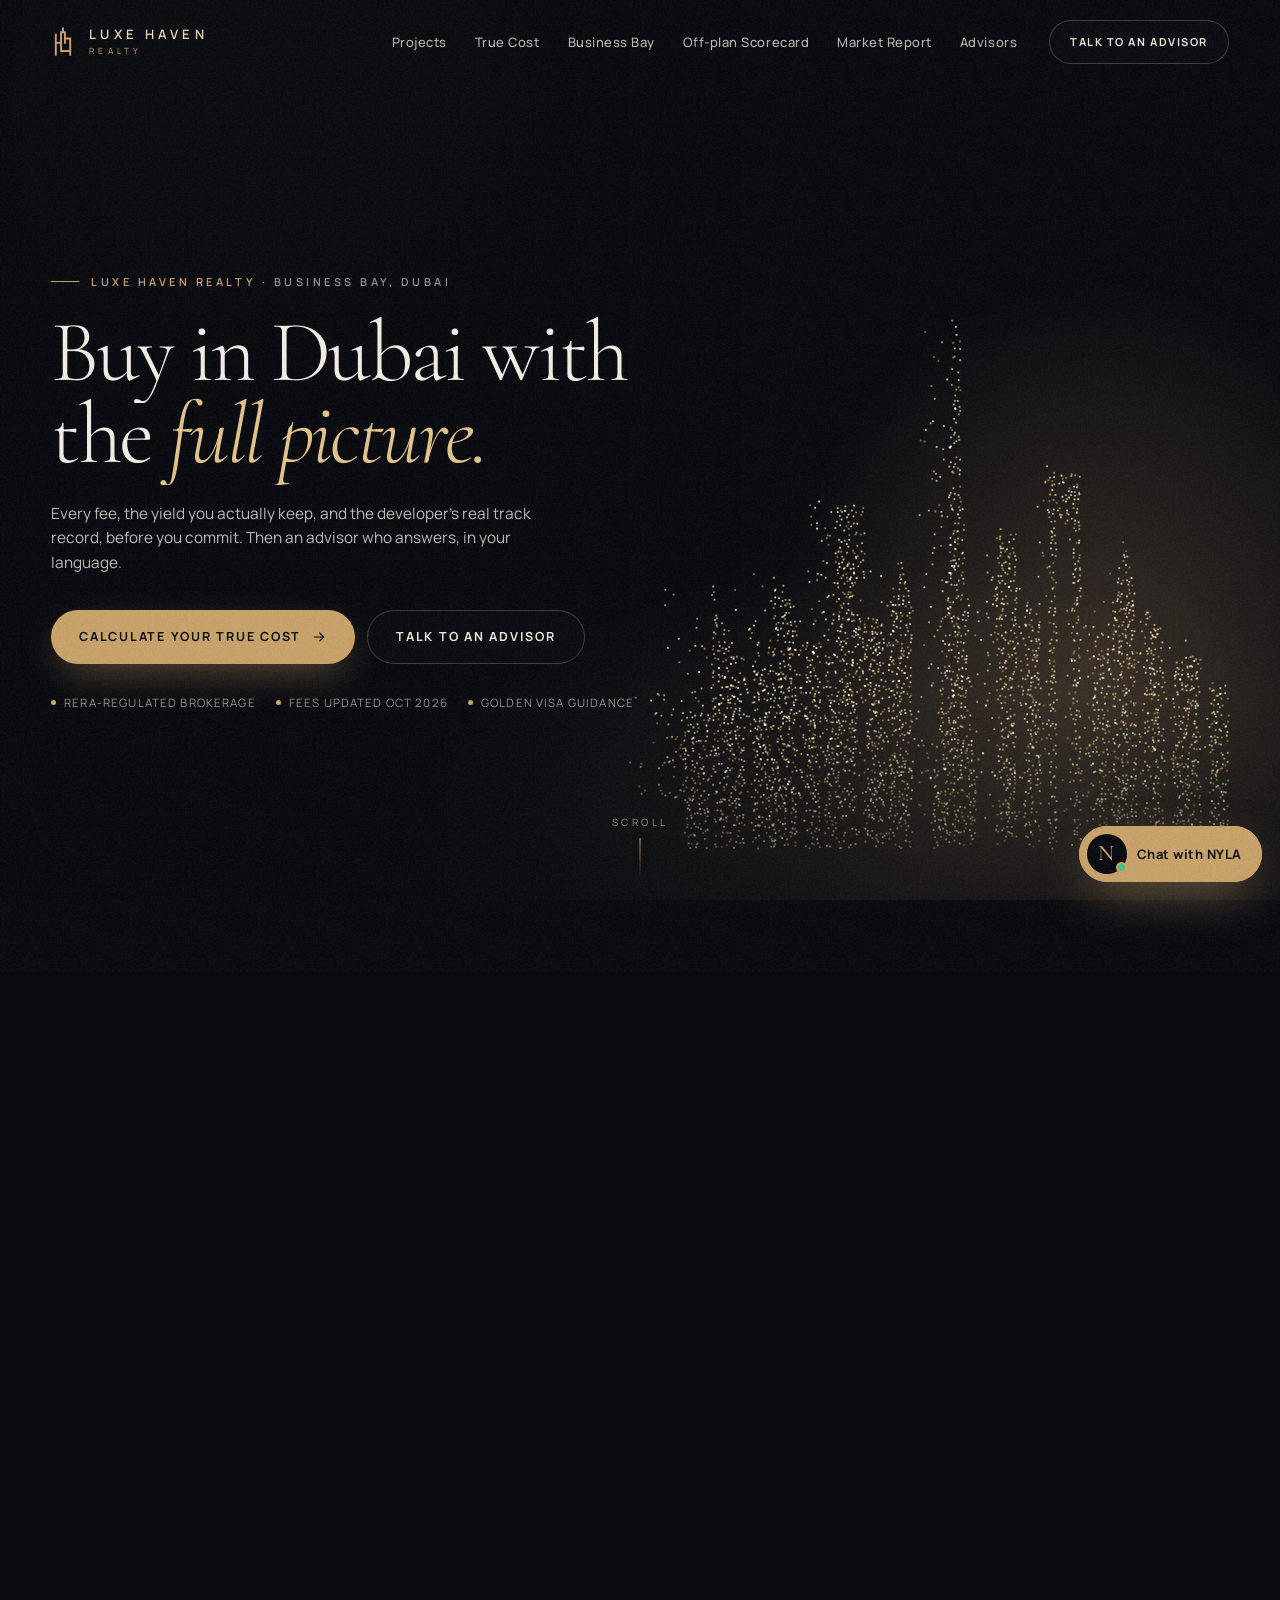
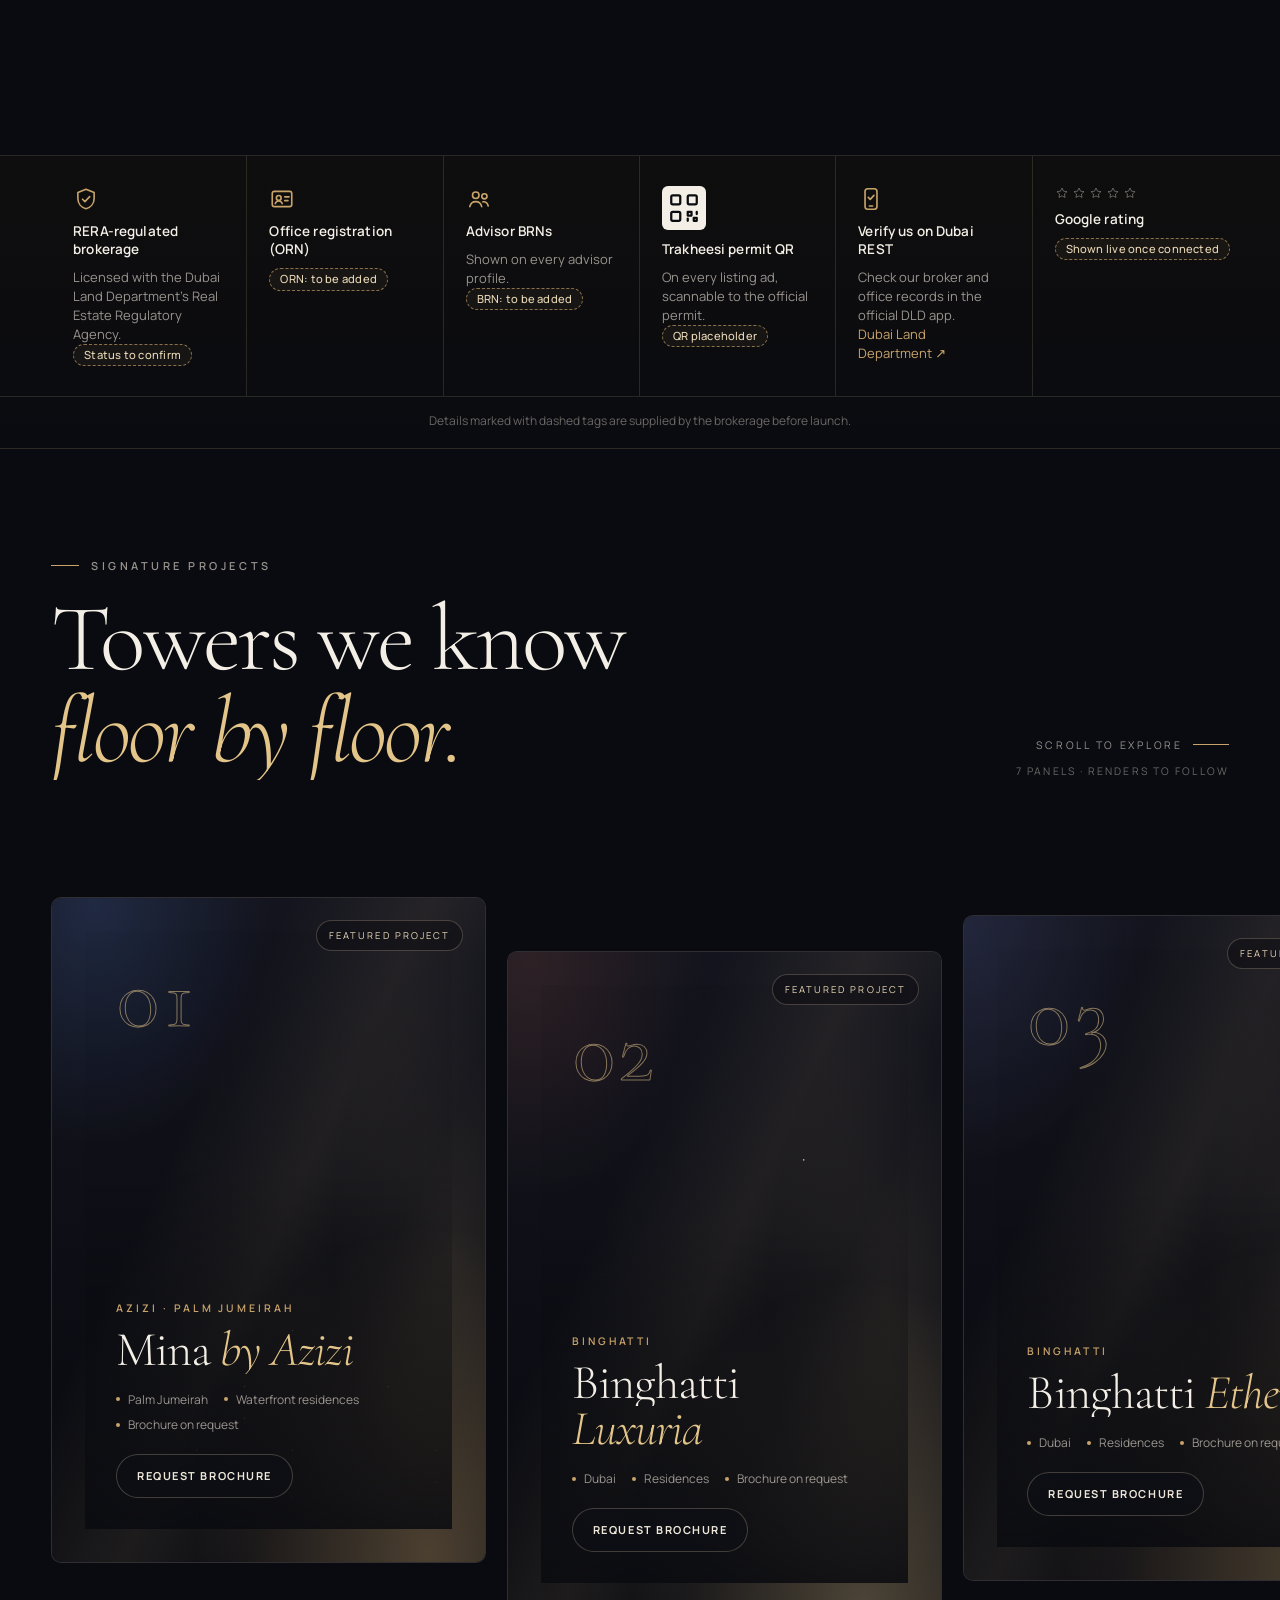
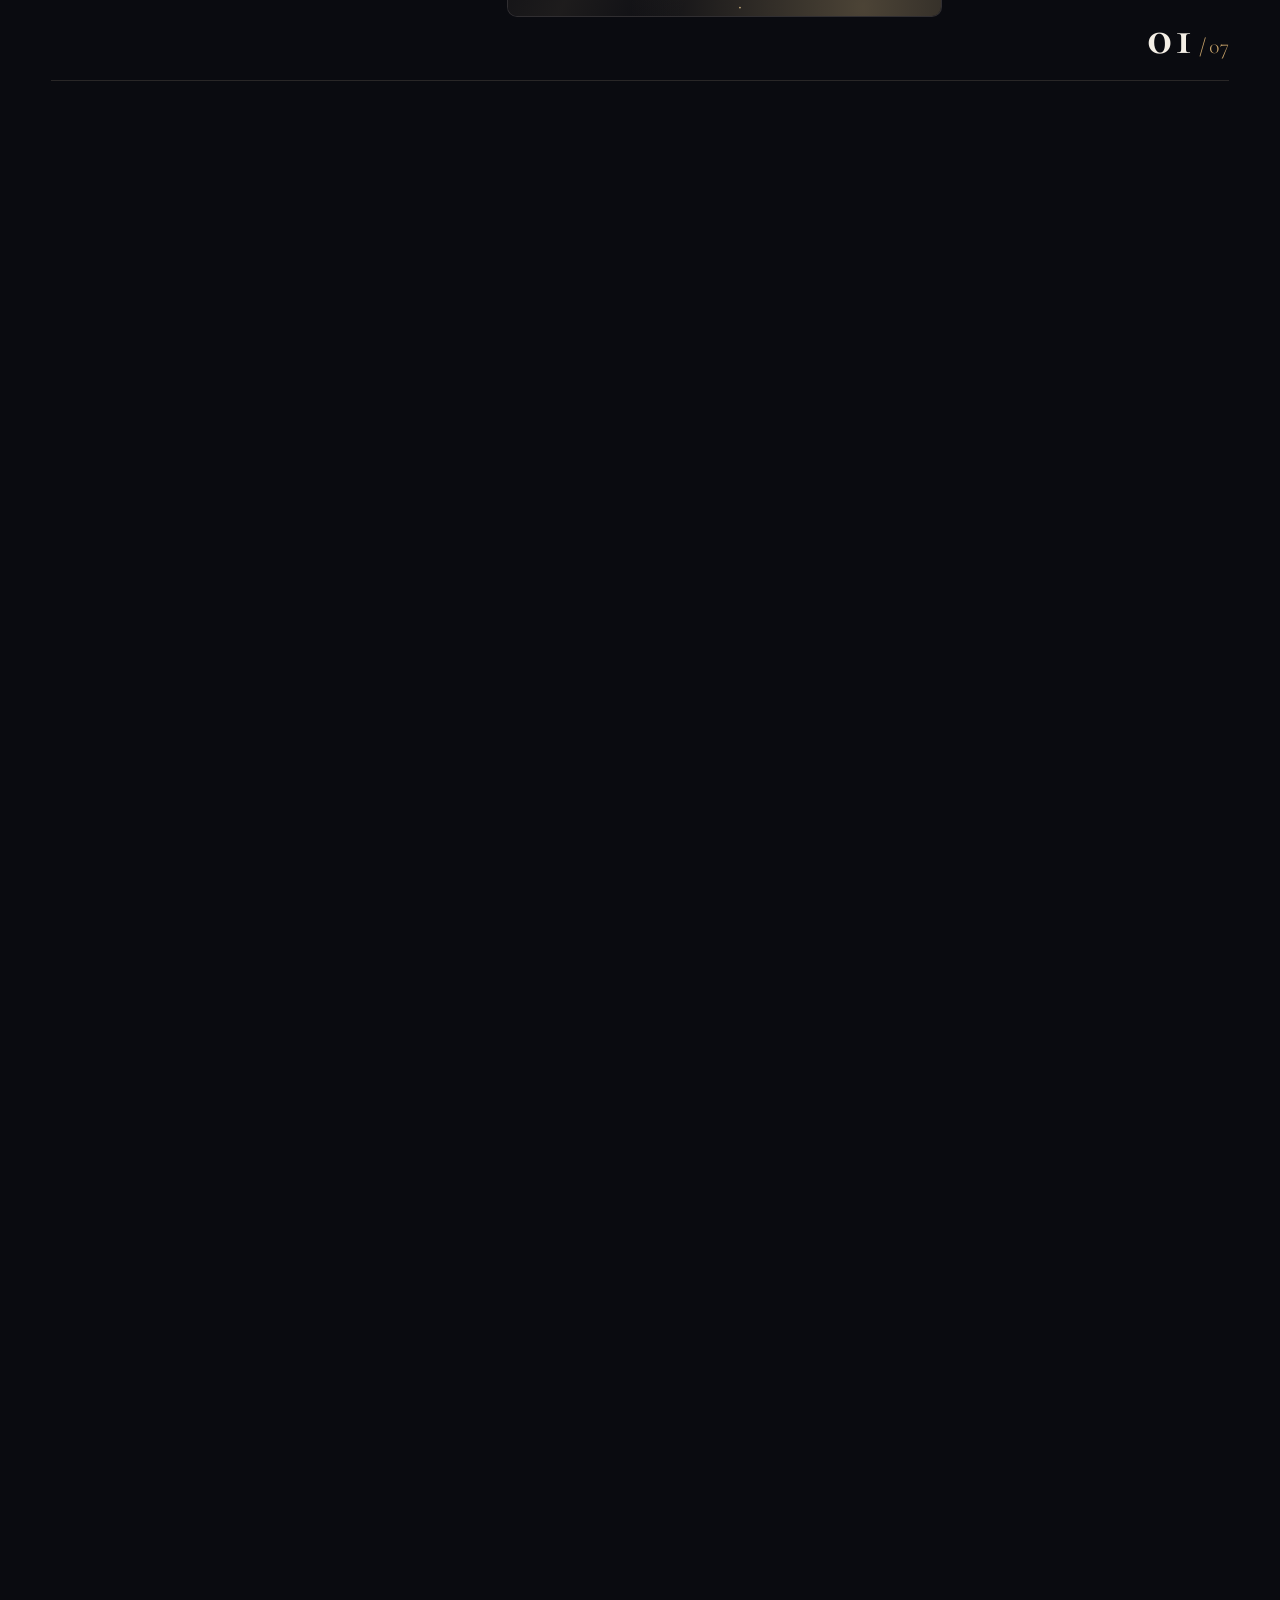
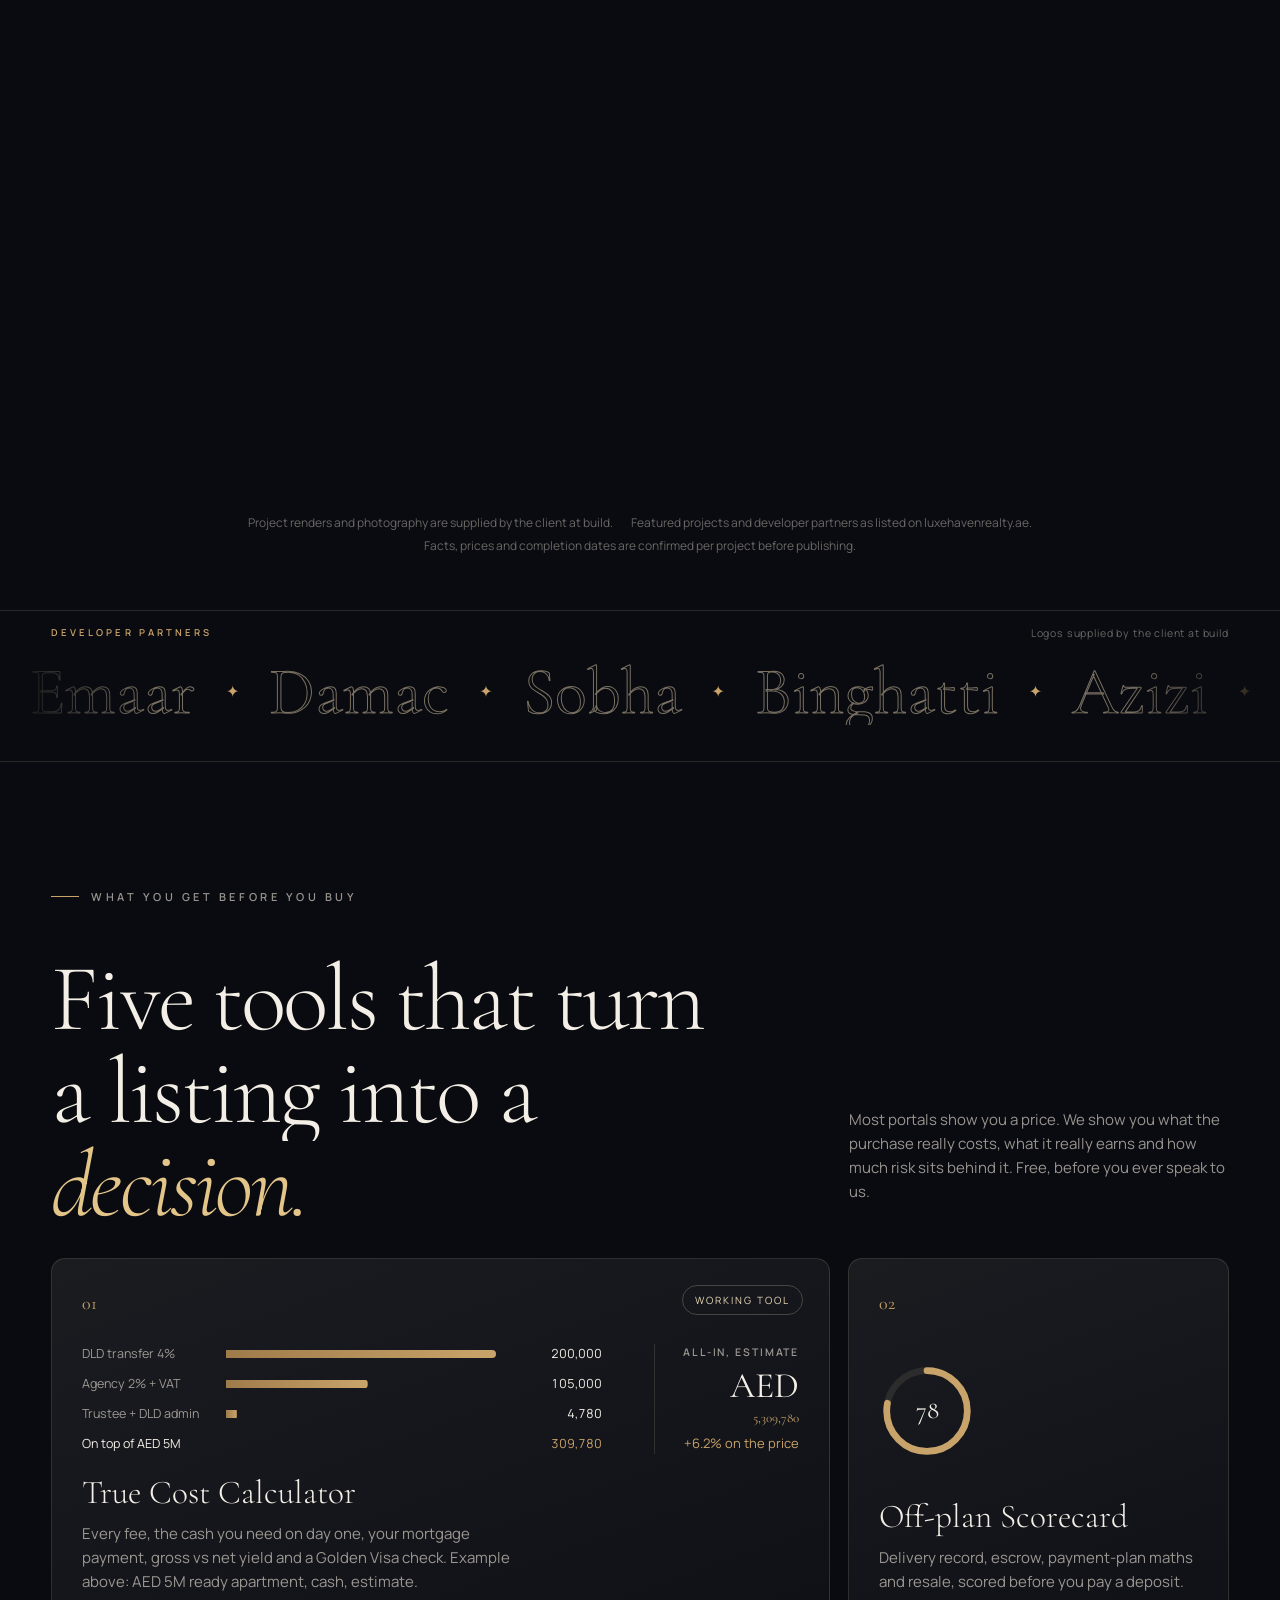
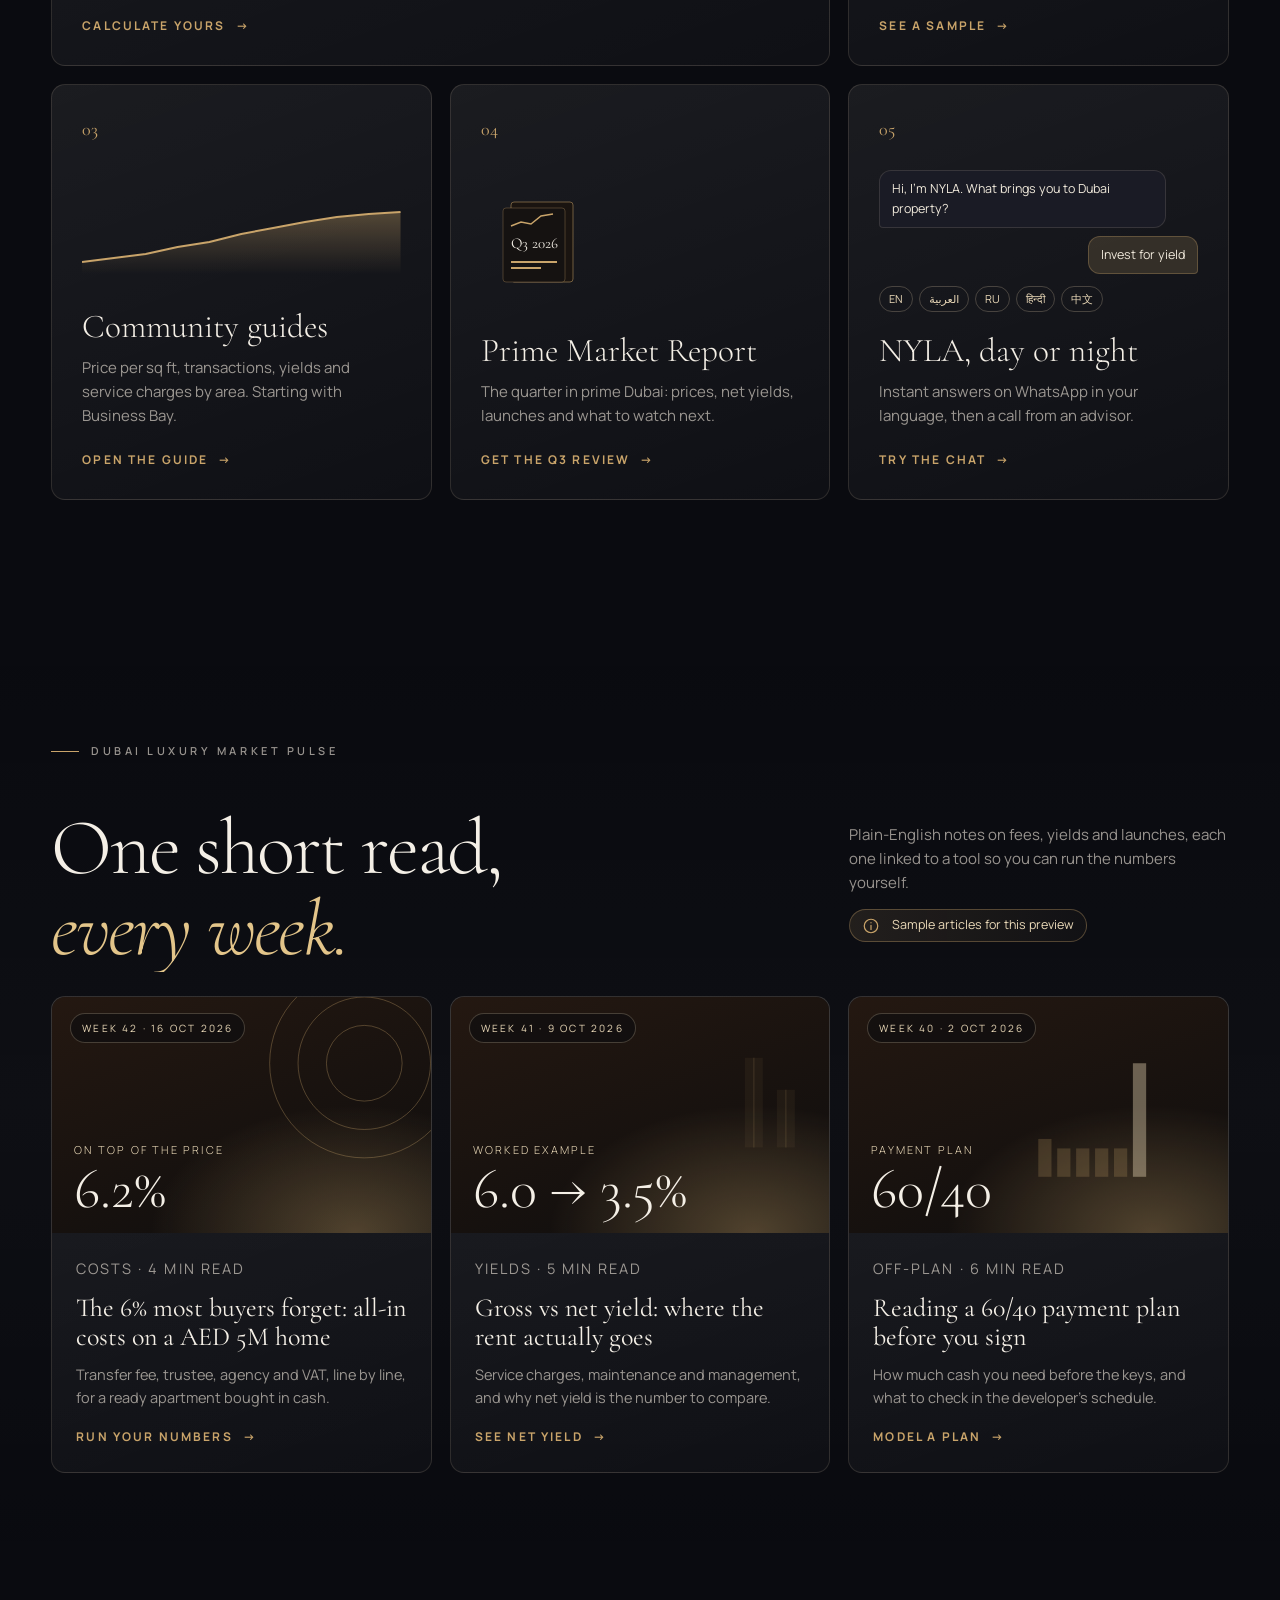
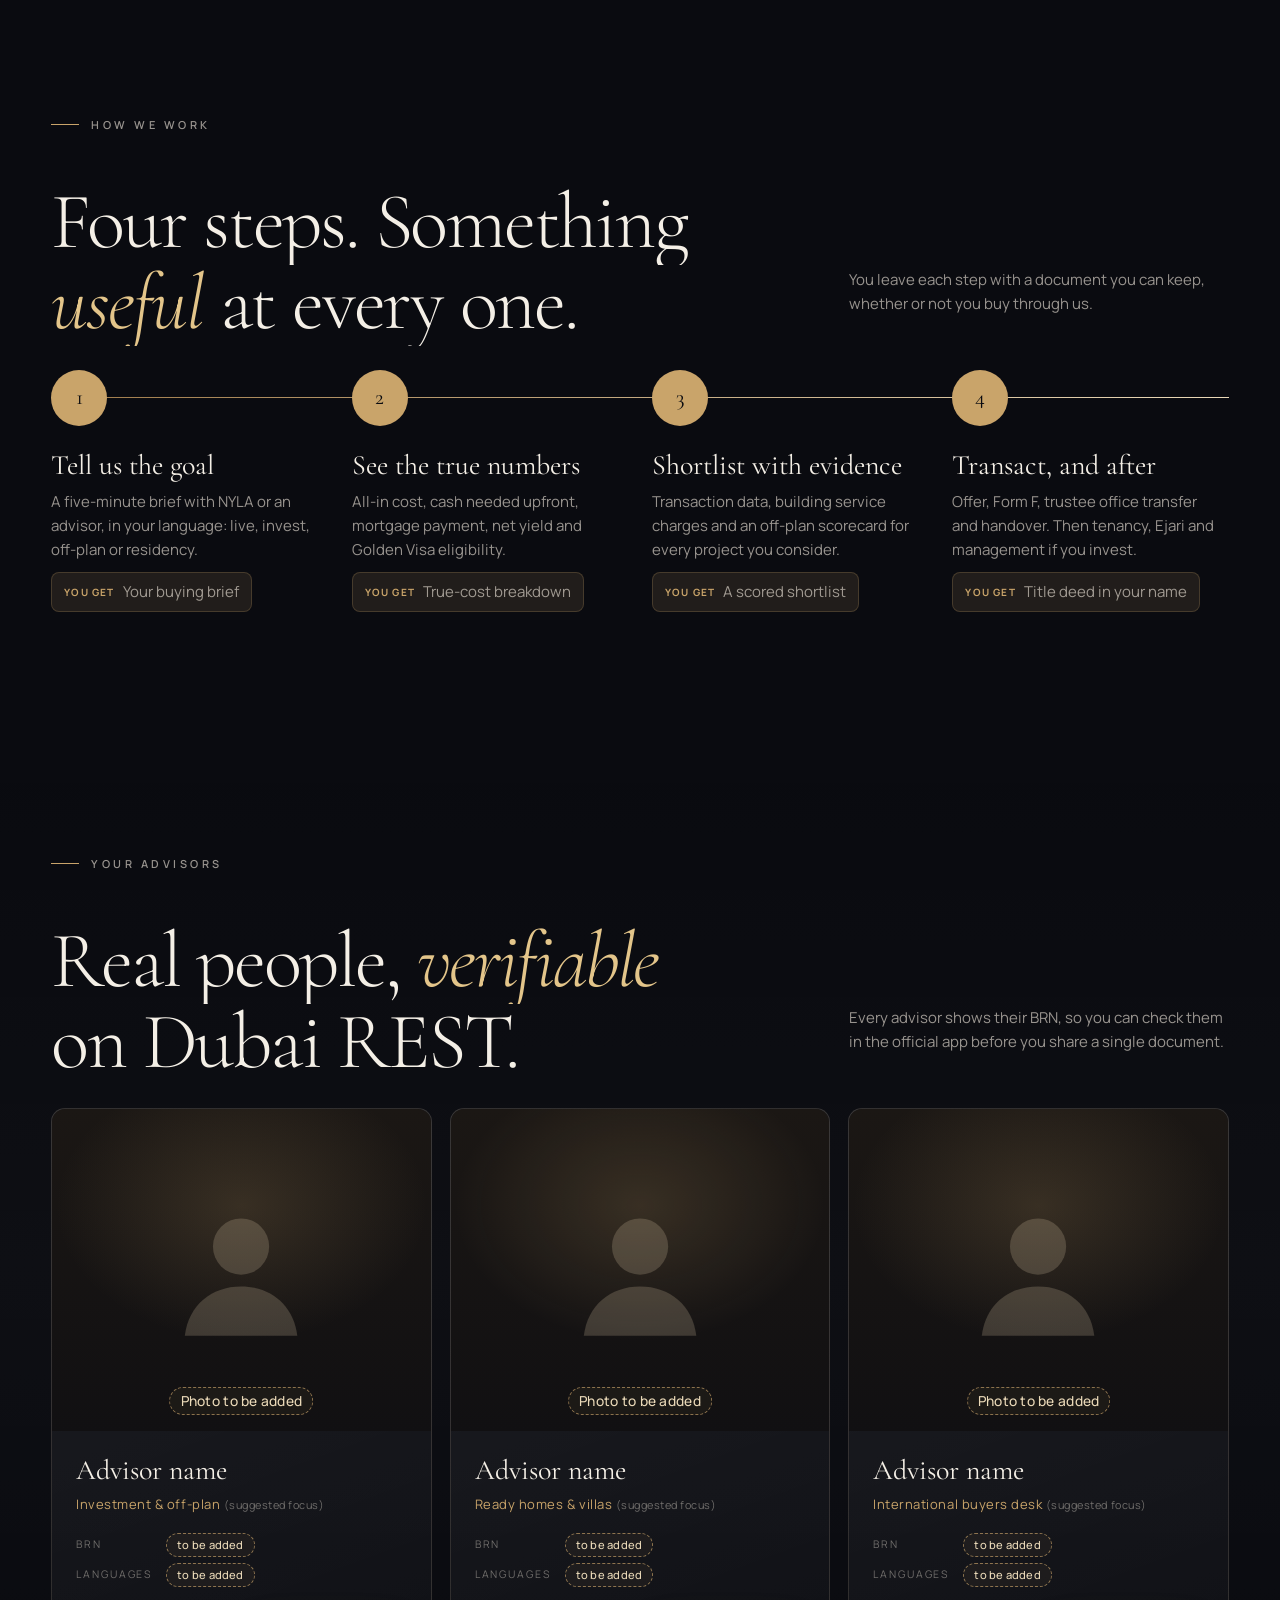
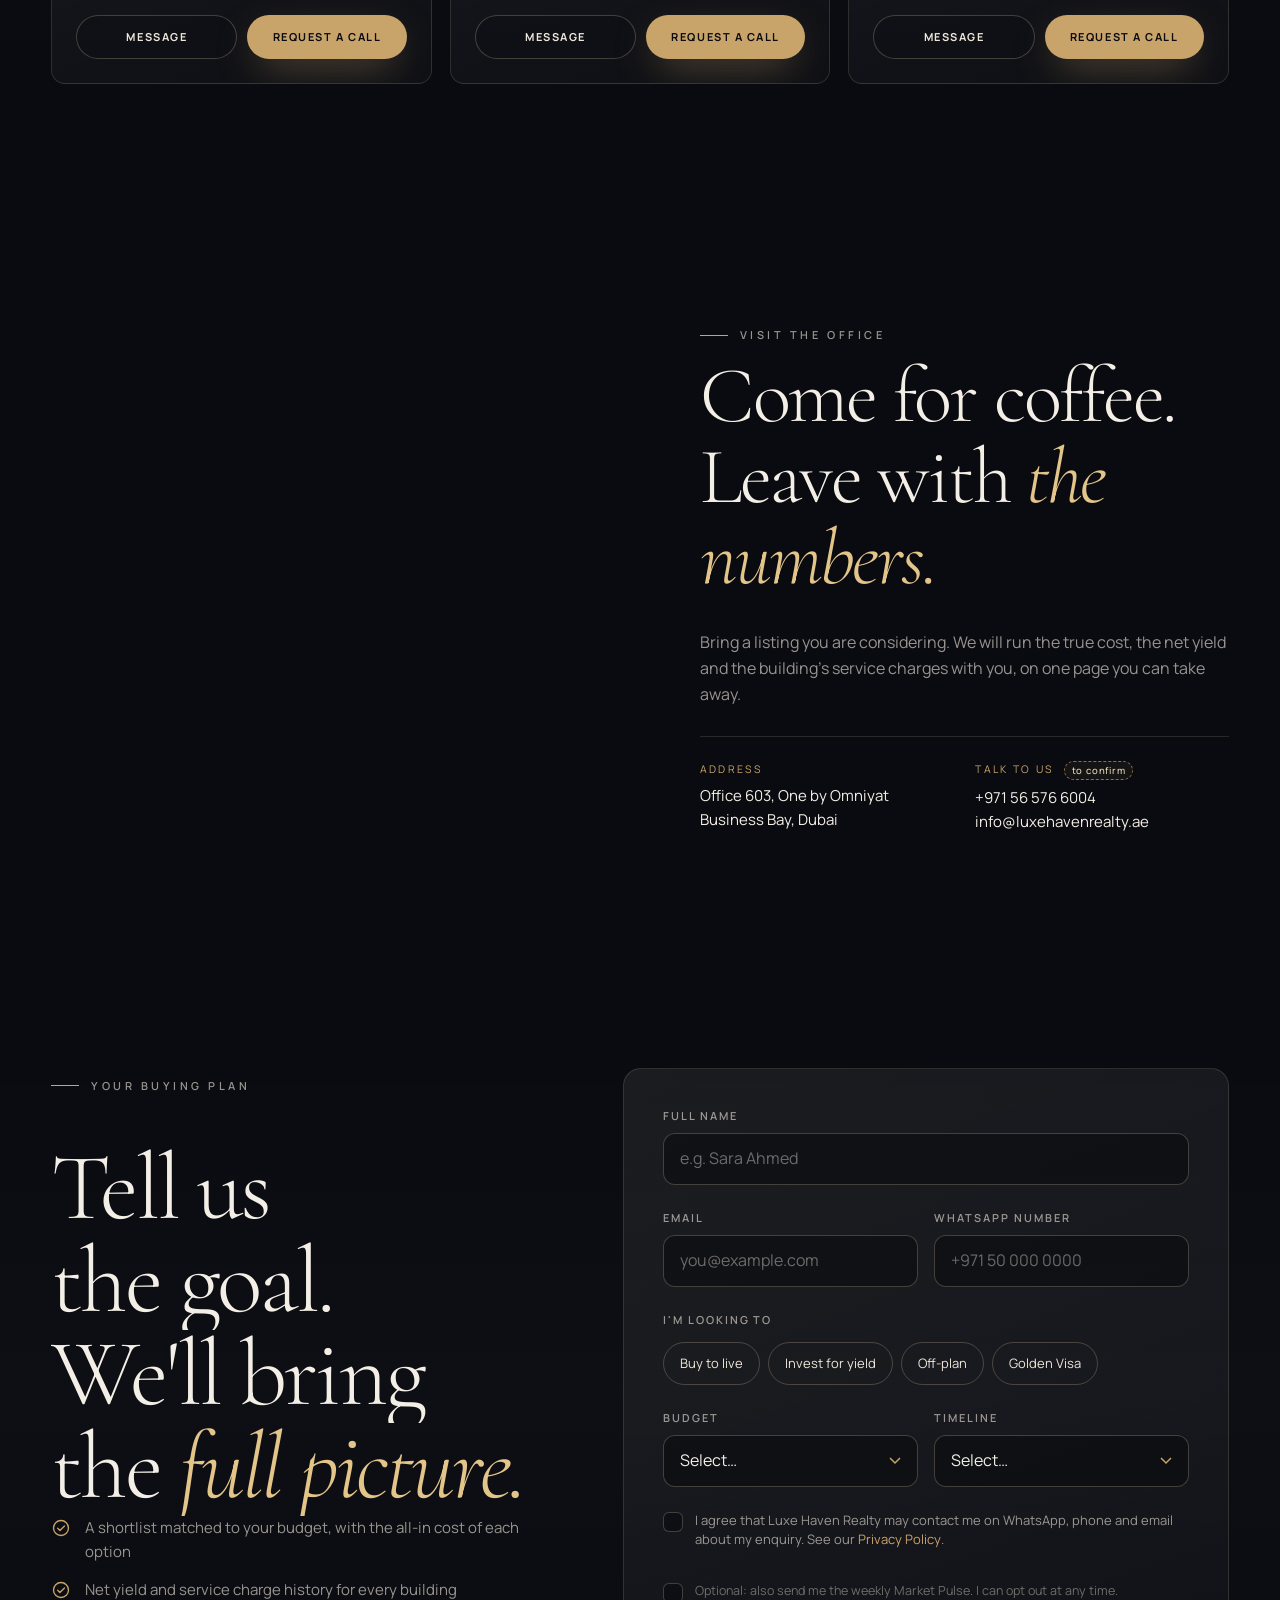
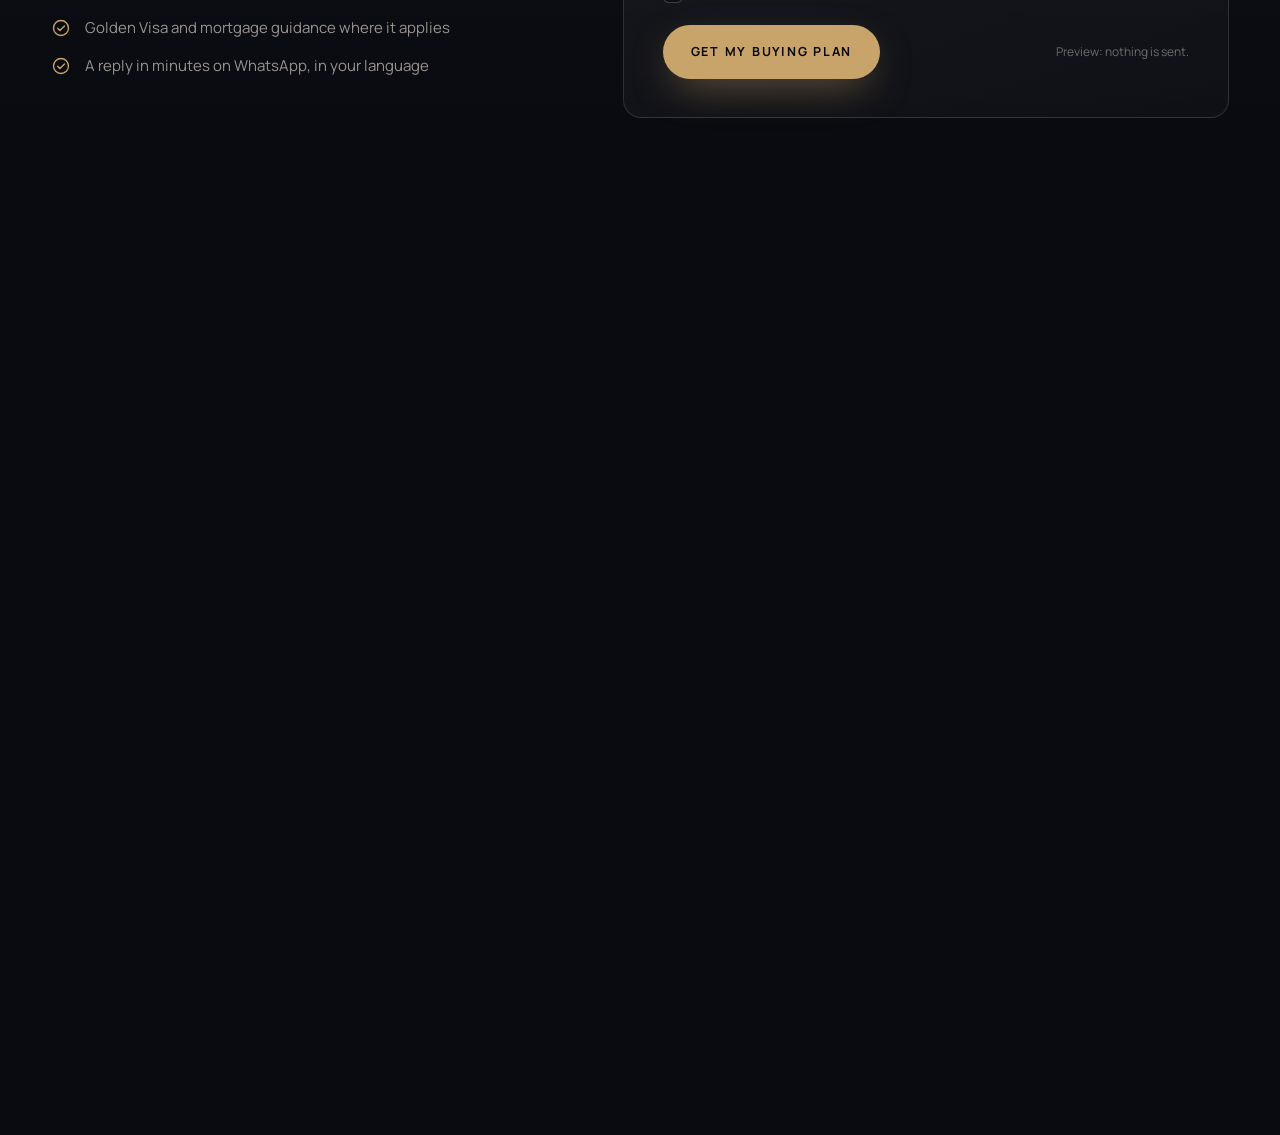
==== commit 552f230b: "Perf pass: steady 60fps scrolling without dropping effects Measured with a rAF frame sampler during " ====
--- a/index.html
+++ b/index.html
@@ -14,7 +14,7 @@
 <link rel="preconnect" href="https://fonts.googleapis.com">
 <link rel="preconnect" href="https://fonts.gstatic.com" crossorigin>
 <link href="https://fonts.googleapis.com/css2?family=Cormorant+Garamond:ital,wght@0,300;0,400;0,500;0,600;1,300;1,400&family=Manrope:wght@300;400;500;600;700;800&display=swap" rel="stylesheet">
-<link rel="stylesheet" href="assets/css/site.css?v=20261017-3">
+<link rel="stylesheet" href="assets/css/site.css?v=20261017-4">
 <script>document.documentElement.classList.add('js');setTimeout(function(){if(!window.__lh)document.documentElement.classList.remove('js')},3500);</script>
 </head>
 <body data-page="home">
@@ -482,8 +482,8 @@
 <section class="section" aria-labelledby="office-h" data-bg="#110d0a">
   <div class="wrap office">
     <div class="office__media">
-      <figure class="clipr" data-reveal="fade" data-lens><img src="assets/img/office-reception.avif" alt="Luxe Haven Realty reception in Office 603, One by Omniyat" loading="lazy" width="1179" height="1568"><figcaption>Reception · Office 603</figcaption></figure>
-      <figure class="clipr" data-reveal="fade" data-lens><img src="assets/img/omniyat-tower.avif" alt="One by Omniyat tower, Business Bay" loading="lazy" width="1400" height="1867"><figcaption>One by Omniyat</figcaption></figure>
+      <figure class="clipr" data-reveal="fade" data-lens><img src="assets/img/office-reception.avif" alt="Luxe Haven Realty reception in Office 603, One by Omniyat" loading="lazy" decoding="async" width="1179" height="1568"><figcaption>Reception · Office 603</figcaption></figure>
+      <figure class="clipr" data-reveal="fade" data-lens><img src="assets/img/omniyat-tower.avif" alt="One by Omniyat tower, Business Bay" loading="lazy" decoding="async" width="1400" height="1867"><figcaption>One by Omniyat</figcaption></figure>
     </div>
     <div>
       <p class="eyebrow">Visit the office</p>
@@ -631,11 +631,11 @@
   </form>
 </section>
 
-<script src="assets/vendor/gsap.min.js?v=20261017-3"></script>
-<script src="assets/vendor/ScrollTrigger.min.js?v=20261017-3"></script>
-<script src="assets/vendor/SplitText.min.js?v=20261017-3"></script>
-<script src="assets/vendor/lenis.min.js?v=20261017-3"></script>
-<script src="assets/js/site.js?v=20261017-3"></script>
-<script src="assets/js/hero.js?v=20261017-3"></script>
+<script src="assets/vendor/gsap.min.js?v=20261017-4"></script>
+<script src="assets/vendor/ScrollTrigger.min.js?v=20261017-4"></script>
+<script src="assets/vendor/SplitText.min.js?v=20261017-4"></script>
+<script src="assets/vendor/lenis.min.js?v=20261017-4"></script>
+<script src="assets/js/site.js?v=20261017-4"></script>
+<script src="assets/js/hero.js?v=20261017-4"></script>
 </body>
 </html>
--- a/assets/css/site.css
+++ b/assets/css/site.css
@@ -80,14 +80,14 @@
 .shead--center .eyebrow::after{content:"";width:28px;height:1px;background:var(--copper)}
 
 /* ---------- buttons ---------- */
-.btn{position:relative;display:inline-flex;align-items:center;justify-content:center;gap:10px;min-height:54px;padding:0 28px;border-radius:999px;font-size:12.5px;letter-spacing:.14em;text-transform:uppercase;font-weight:700;overflow:hidden;isolation:isolate;white-space:nowrap;transition:transform .5s var(--ease-out),box-shadow .5s}
+.btn{position:relative;display:inline-flex;align-items:center;justify-content:center;gap:10px;min-height:54px;padding:0 28px;border-radius:999px;font-size:12.5px;letter-spacing:.14em;text-transform:uppercase;font-weight:700;overflow:hidden;isolation:isolate;white-space:nowrap;transition:transform .5s var(--ease-out)}
 .btn span,.btn svg{position:relative;z-index:2;transition:color .5s var(--ease)}
 .btn svg{width:16px;height:16px}
 .btn::before{content:"";position:absolute;inset:0;border-radius:inherit;z-index:1;transform:translateY(101%);transition:transform .6s var(--ease)}
 .btn:hover::before{transform:translateY(0)}
 .btn--solid{background:var(--copper);color:var(--ink);box-shadow:0 14px 40px -12px rgba(201,164,106,.55)}
 .btn--solid::before{background:var(--marble)}
-.btn--ghost{border:1px solid var(--line-2);color:var(--text);background:rgba(10,11,16,.45);backdrop-filter:blur(8px);-webkit-backdrop-filter:blur(8px)}
+.btn--ghost{border:1px solid var(--line-2);color:var(--text);background:rgba(14,15,22,.6)}
 .btn--ghost::before{background:var(--copper)}
 .btn--ghost:hover span,.btn--ghost:hover svg{color:var(--ink)}
 .btn--sm{min-height:44px;padding:0 20px;font-size:11px}
@@ -110,8 +110,8 @@
 .fine{font-size:12.5px;color:var(--faint);line-height:1.55}
 
 /* ---------- grain + progress ---------- */
-.grain{position:fixed;inset:-50%;z-index:220;pointer-events:none;opacity:.055;background-image:url("data:image/svg+xml,%3Csvg xmlns='http://www.w3.org/2000/svg' width='200' height='200'%3E%3Cfilter id='n'%3E%3CfeTurbulence type='fractalNoise' baseFrequency='.85' numOctaves='3' stitchTiles='stitch'/%3E%3C/filter%3E%3Crect width='100%25' height='100%25' filter='url(%23n)'/%3E%3C/svg%3E");animation:grain 1.2s steps(6) infinite}
-@keyframes grain{0%{transform:translate(0,0)}20%{transform:translate(-5%,3%)}40%{transform:translate(4%,-6%)}60%{transform:translate(-3%,5%)}80%{transform:translate(6%,2%)}100%{transform:translate(0,0)}}
+.grain{position:fixed;inset:-8%;z-index:220;pointer-events:none;opacity:.03;background:url("../img/grain.png") 0 0/128px 128px repeat;will-change:transform;transform:translateZ(0);animation:grain 1.2s steps(6) infinite;contain:strict}
+@keyframes grain{0%{transform:translate(0,0)}20%{transform:translate(-3%,2%)}40%{transform:translate(3%,-4%)}60%{transform:translate(-2%,4%)}80%{transform:translate(4%,1%)}100%{transform:translate(0,0)}}
 .progress{position:fixed;top:0;left:0;right:0;height:2px;z-index:130;pointer-events:none}
 .progress span{display:block;height:100%;background:linear-gradient(90deg,var(--copper-2),var(--champagne));transform-origin:left;transform:scaleX(0)}
 
@@ -174,8 +174,8 @@
 .hero__title{margin-top:22px;font-family:var(--serif);font-weight:300;font-size:clamp(44px,6.8vw,112px);line-height:.94;letter-spacing:-.03em;color:var(--ivory)}
 .hero__title .line{overflow:hidden;padding-bottom:.1em;margin-bottom:-.1em}
 .hero__title .line>span{display:inline-block}
-.hero__title .ch{display:inline-block;will-change:transform}
-.hero__glow{position:absolute;inset:-10% -10% -10% 30%;pointer-events:none;background:radial-gradient(45% 50% at 70% 70%,rgba(201,164,106,.22),transparent 70%);filter:blur(10px);will-change:transform}
+.hero__title .ch{display:inline-block}
+.hero__glow{position:absolute;inset:-10% -10% -10% 30%;pointer-events:none;background:radial-gradient(45% 50% at 70% 70%,rgba(201,164,106,.22),transparent 72%);will-change:transform}
 .hero__sub{margin-top:26px;max-width:500px;font-size:clamp(15px,1.2vw,18px);color:rgba(244,239,230,.78);line-height:1.6}
 .hero__ctas{display:flex;flex-wrap:wrap;gap:12px;margin-top:34px}
 .hero__proof{display:flex;flex-wrap:wrap;gap:8px 20px;margin-top:30px;list-style:none;font-size:11.5px;letter-spacing:.1em;text-transform:uppercase;color:var(--muted)}
@@ -205,7 +205,7 @@
 
 /* ---------- value pillars ---------- */
 .pillars{display:grid;grid-template-columns:repeat(6,minmax(0,1fr));gap:18px}
-.pillar{position:relative;display:flex;flex-direction:column;min-height:330px;padding:30px;border-radius:var(--radius);border:1px solid var(--line);background:linear-gradient(160deg,var(--glass-2),var(--glass));backdrop-filter:blur(14px);-webkit-backdrop-filter:blur(14px);overflow:hidden;isolation:isolate;transition:transform .7s var(--ease-out),border-color .5s,box-shadow .7s;grid-column:span 2}
+.pillar{position:relative;display:flex;flex-direction:column;min-height:330px;padding:30px;border-radius:var(--radius);border:1px solid var(--line);background:linear-gradient(160deg,rgba(255,255,255,.07),rgba(255,255,255,.025));overflow:hidden;isolation:isolate;transition:transform .7s var(--ease-out),border-color .5s;grid-column:span 2}
 .pillar--wide{grid-column:span 4}
 .pillar--half{grid-column:span 3}
 .pillar::before{content:"";position:absolute;inset:0;z-index:-1;background:radial-gradient(80% 70% at var(--mx,80%) var(--my,0%),rgba(201,164,106,.16),transparent 60%);opacity:0;transition:opacity .6s}
@@ -290,7 +290,7 @@
 .office__media figure{border-radius:var(--radius);overflow:hidden;position:relative;background:var(--ink-3)}
 .office__media figure:first-child{aspect-ratio:3/4}
 .office__media figure:last-child{aspect-ratio:3/4.4;margin-bottom:12%}
-.office__media img{width:100%;height:100%;object-fit:cover;filter:saturate(.75) sepia(.12) brightness(.92) contrast(1.04);transform:scale(1.08);transition:transform 1.6s var(--ease-out)}
+.office__media img{width:100%;height:100%;object-fit:cover;transform:scale(1.08);transition:transform 1.6s var(--ease-out)}
 .office__media figure.is-in img,.office__media figure:hover img{transform:scale(1)}
 /* reception: crop to the logo wall and desk */
 .office__media figure:first-child{aspect-ratio:4/4.6}
@@ -460,10 +460,10 @@
 .bbhero__media figure{position:relative;border-radius:var(--radius);overflow:hidden;background:var(--ink-3)}
 .bbhero__media figure:first-child{aspect-ratio:3/4.1}
 .bbhero__media figure:last-child{aspect-ratio:3/4;margin-top:22%}
-.bbhero__media img{width:100%;height:100%;object-fit:cover;filter:saturate(.75) sepia(.12) brightness(.92) contrast(1.05)}
+.bbhero__media img{width:100%;height:100%;object-fit:cover}
 .bbhero__media figure::after{content:"";position:absolute;inset:0;background:linear-gradient(180deg,rgba(10,11,16,0) 50%,rgba(10,11,16,.6))}
 .bbhero__media figcaption{position:absolute;left:14px;bottom:12px;z-index:2;font-size:10.5px;letter-spacing:.2em;text-transform:uppercase;color:var(--marble)}
-.coord{position:absolute;top:14px;right:14px;z-index:2;font-size:10.5px;letter-spacing:.18em;color:var(--marble);padding:6px 10px;border-radius:999px;background:rgba(10,11,16,.5);backdrop-filter:blur(6px)}
+.coord{position:absolute;top:14px;right:14px;z-index:2;font-size:10.5px;letter-spacing:.18em;color:var(--marble);padding:6px 10px;border-radius:999px;background:rgba(10,11,16,.65)}
 .why{display:grid;grid-template-columns:repeat(4,minmax(0,1fr));gap:18px}
 .why__item{padding:26px;border-radius:var(--radius);border:1px solid var(--line);background:var(--ink-2)}
 .why__item svg{width:28px;height:28px;color:var(--copper)}
@@ -627,10 +627,13 @@
 /* Sunset reveal: on desktop the footer is fixed under the page and the page lifts away
    (html.foot-fixed is set by site.js once the footer is known to fit the viewport). */
 main{position:relative;z-index:2;background:var(--ink)}
+html.has-tint main{background:transparent;isolation:isolate}
+/* last child of <main>, stuck to the viewport bottom; the negative margin only widens its range upward, under the hero */
+.tint{position:sticky;bottom:0;z-index:-1;height:100vh;margin-top:-100vh;pointer-events:none;background:var(--ink);will-change:background-color}
 .foot{position:relative;z-index:1;overflow:hidden;background:radial-gradient(120% 85% at 50% 115%,#4b2e15 0%,#1d150d 42%,var(--ink) 72%)}
 .foot__inner{position:relative;min-height:100vh;min-height:100svh;display:flex;flex-direction:column;padding:clamp(64px,9vh,110px) 0 16px}
 .foot__wrap{position:relative;z-index:2;display:flex;flex-direction:column;flex:1;min-height:0}
-.foot__sun{position:absolute;left:50%;bottom:-26%;width:min(62vw,840px);aspect-ratio:1;margin-left:calc(min(62vw,840px) / -2);border-radius:50%;background:radial-gradient(circle,rgba(255,214,160,.9) 0%,rgba(236,160,92,.7) 24%,rgba(200,110,56,.26) 48%,transparent 68%);filter:blur(6px);pointer-events:none;will-change:transform}
+.foot__sun{position:absolute;left:50%;bottom:-26%;width:min(62vw,840px);aspect-ratio:1;margin-left:calc(min(62vw,840px) / -2);border-radius:50%;background:radial-gradient(circle,rgba(255,214,160,.9) 0%,rgba(236,160,92,.7) 24%,rgba(200,110,56,.26) 48%,rgba(200,110,56,.06) 60%,transparent 70%);pointer-events:none;will-change:transform}
 .foot__sky{position:absolute;left:0;bottom:0;width:100%;height:42vh;pointer-events:none}
 .foot__sky path{fill:var(--ink);fill-opacity:0;stroke:var(--gold);stroke-width:1.3;stroke-linejoin:round}
 .foot__top{display:flex;justify-content:space-between;align-items:flex-start;gap:40px}
@@ -661,6 +664,8 @@
 html.foot-fixed .foot{position:fixed;left:0;right:0;bottom:0;height:100vh;height:100svh}
 html.foot-fixed .foot__inner{height:100%;min-height:0}
 html.foot-fixed .foot-spacer{display:block;pointer-events:none}
+html.foot-fixed .foot.foot-gated:not(.is-on){visibility:hidden}
+.foot.foot-gated:not(.is-on) .foot__ring{animation-play-state:paused}
 
 /* =========================================================
    NYLA · WhatsApp-style assistant (simulation)
@@ -890,16 +895,16 @@
 .pillar::after,.post::after,.adv::after,.panel::after,.btn--ghost::after,.crit::after,.why__item::after,.hl::after{content:"";position:absolute;inset:0;z-index:3;pointer-events:none;border-radius:inherit;background:linear-gradient(105deg,transparent 38%,rgba(227,197,138,.13) 50%,transparent 62%);transform:translateX(-130%);transition:transform 1.3s var(--ease)}
 .pillar:hover::after,.post:hover::after,.adv:hover::after,.panel:hover::after,.btn--ghost:hover::after,.crit:hover::after,.why__item:hover::after,.hl:hover::after{transform:translateX(130%)}
 .post,.adv,.crit,.why__item,.hl{position:relative;overflow:hidden}
-.post,.adv,.form,.chartcard,.panel-glass{background:linear-gradient(160deg,var(--glass-2),var(--glass));backdrop-filter:blur(14px);-webkit-backdrop-filter:blur(14px)}
+.post,.adv,.form,.chartcard,.panel-glass{background:linear-gradient(160deg,rgba(255,255,255,.07),rgba(255,255,255,.025))}
 
 /* big numerals */
 .num{font-family:var(--serif);font-weight:300;font-variant-numeric:tabular-nums;letter-spacing:-.02em;line-height:1}
 
 /* lens / magnifier on photos */
 [data-lens]{position:relative}
-.lens{position:absolute;left:0;top:0;width:190px;height:190px;border-radius:50%;pointer-events:none;z-index:6;border:1px solid rgba(227,197,138,.75);box-shadow:0 30px 70px -20px rgba(0,0,0,.8),inset 0 0 0 1px rgba(255,255,255,.08),0 0 0 6px rgba(10,11,16,.35);background-repeat:no-repeat;background-color:var(--ink-2);opacity:0;transform:translate(-50%,-50%) scale(.5);transition:opacity .35s,transform .55s var(--ease-out);filter:saturate(.9) sepia(.08) brightness(1.02) contrast(1.05)}
+.lens{position:absolute;left:0;top:0;width:190px;height:190px;border-radius:50%;pointer-events:none;z-index:6;border:1px solid rgba(227,197,138,.75);box-shadow:0 30px 70px -20px rgba(0,0,0,.8),inset 0 0 0 1px rgba(255,255,255,.08),0 0 0 6px rgba(10,11,16,.35);background-repeat:no-repeat;background-color:var(--ink-2);opacity:0;transform:translate(-50%,-50%) scale(.5)}
 .lens::after{content:"";position:absolute;inset:0;border-radius:50%;background:radial-gradient(circle at 35% 30%,rgba(255,255,255,.14),transparent 45%)}
-[data-lens].is-lens .lens{opacity:1;transform:translate(-50%,-50%) scale(1)}
+[data-lens].is-lens .lens{will-change:transform}
 .office__media figure.clipr{clip-path:inset(100% 0 0 0)}
 
 /* ---------- signature projects (pinned horizontal scroll) ---------- */
@@ -913,18 +918,19 @@
 .show__scrollhint i{width:36px;height:1px;background:var(--gold);transform-origin:left;animation:hintline 2.2s var(--ease) infinite}
 @keyframes hintline{0%{transform:scaleX(0)}50%{transform:scaleX(1)}100%{transform:scaleX(0);transform-origin:right}}
 .show__pin{position:relative;z-index:4;height:100vh;height:100svh;overflow:hidden;display:flex;align-items:center;background:transparent}
-.show__track{display:flex;align-items:stretch;gap:clamp(14px,1.6vw,26px);padding:0 var(--gut);will-change:transform}
+.show__track{display:flex;align-items:stretch;gap:clamp(14px,1.6vw,26px);padding:0 var(--gut)}
+.show__pin.is-active .show__track,.show__pin.is-active .panel__bg,.show__pin.is-active .panel__tower{will-change:transform}
 .panel{position:relative;flex:0 0 auto;width:clamp(300px,34vw,520px);height:min(74vh,740px);border-radius:10px;overflow:hidden;isolation:isolate;border:1px solid var(--line);background:var(--ink-2);display:flex;flex-direction:column;--pa:rgba(201,164,106,.32);--pb:rgba(70,80,130,.22)}
 .panel:nth-child(even){margin-top:6vh}
-.panel__bg{position:absolute;inset:-14%;z-index:-1;background:radial-gradient(60% 55% at 72% 88%,var(--pa),transparent 70%),radial-gradient(45% 40% at 12% 12%,var(--pb),transparent 70%),linear-gradient(180deg,#151620 0%,#0b0c12 70%);will-change:transform}
-.panel__light{position:absolute;inset:0;z-index:0;pointer-events:none;background:linear-gradient(115deg,transparent 30%,rgba(227,197,138,.07) 48%,transparent 62%);mix-blend-mode:screen}
-.panel__tower{position:absolute;right:-6%;bottom:0;height:84%;width:auto;z-index:1;overflow:visible;filter:drop-shadow(0 0 12px rgba(201,164,106,.4))}
+.panel__bg{position:absolute;inset:-14%;z-index:-1;background:linear-gradient(115deg,transparent 32%,rgba(227,197,138,.085) 47%,transparent 60%),radial-gradient(60% 55% at 72% 88%,var(--pa),transparent 70%),radial-gradient(30% 48% at 76% 52%,rgba(227,197,138,.11),transparent 70%),radial-gradient(45% 40% at 12% 12%,var(--pb),transparent 70%),linear-gradient(180deg,#151620 0%,#0b0c12 70%)}
+.panel__light{display:none}/* the light streak is folded into .panel__bg: one layer per panel instead of two */
+.panel__tower{position:absolute;right:-6%;bottom:0;height:84%;width:auto;z-index:1;overflow:visible}
 .panel__tower path{fill:none;stroke:var(--gold-2);stroke-width:1.5;stroke-linejoin:round;stroke-linecap:round;vector-effect:non-scaling-stroke}
 .panel__tower .fl{stroke:rgba(227,197,138,.55);stroke-width:1}
 .panel__tower .gr{stroke:rgba(227,197,138,.35)}
 .panel__body{position:relative;z-index:2;display:flex;flex-direction:column;flex:1;padding:clamp(22px,2.4vw,34px);background:linear-gradient(180deg,rgba(10,11,16,.05) 40%,rgba(10,11,16,.86) 100%)}
 .panel__idx{font-family:var(--serif);font-size:clamp(64px,7vw,124px);line-height:.8;color:transparent;-webkit-text-stroke:1px rgba(227,197,138,.55);font-weight:300;letter-spacing:-.03em}
-.panel__tag{position:absolute;top:22px;right:22px;z-index:3;font-size:9.5px;letter-spacing:.22em;text-transform:uppercase;padding:7px 12px;border:1px solid var(--line-2);border-radius:99px;color:var(--champagne);backdrop-filter:blur(8px);-webkit-backdrop-filter:blur(8px);background:rgba(10,11,16,.3)}
+.panel__tag{position:absolute;top:22px;right:22px;z-index:3;font-size:9.5px;letter-spacing:.22em;text-transform:uppercase;padding:7px 12px;border:1px solid var(--line-2);border-radius:99px;color:var(--champagne);background:rgba(10,11,16,.5)}
 .panel__dev{margin-top:auto;font-size:10.5px;letter-spacing:.28em;text-transform:uppercase;color:var(--gold);font-weight:600}
 .panel__name{margin-top:10px;font-family:var(--serif);font-weight:300;font-size:clamp(38px,3.8vw,64px);line-height:.96;letter-spacing:-.02em;color:var(--ivory)}
 .panel__name em{color:var(--gold-2)}
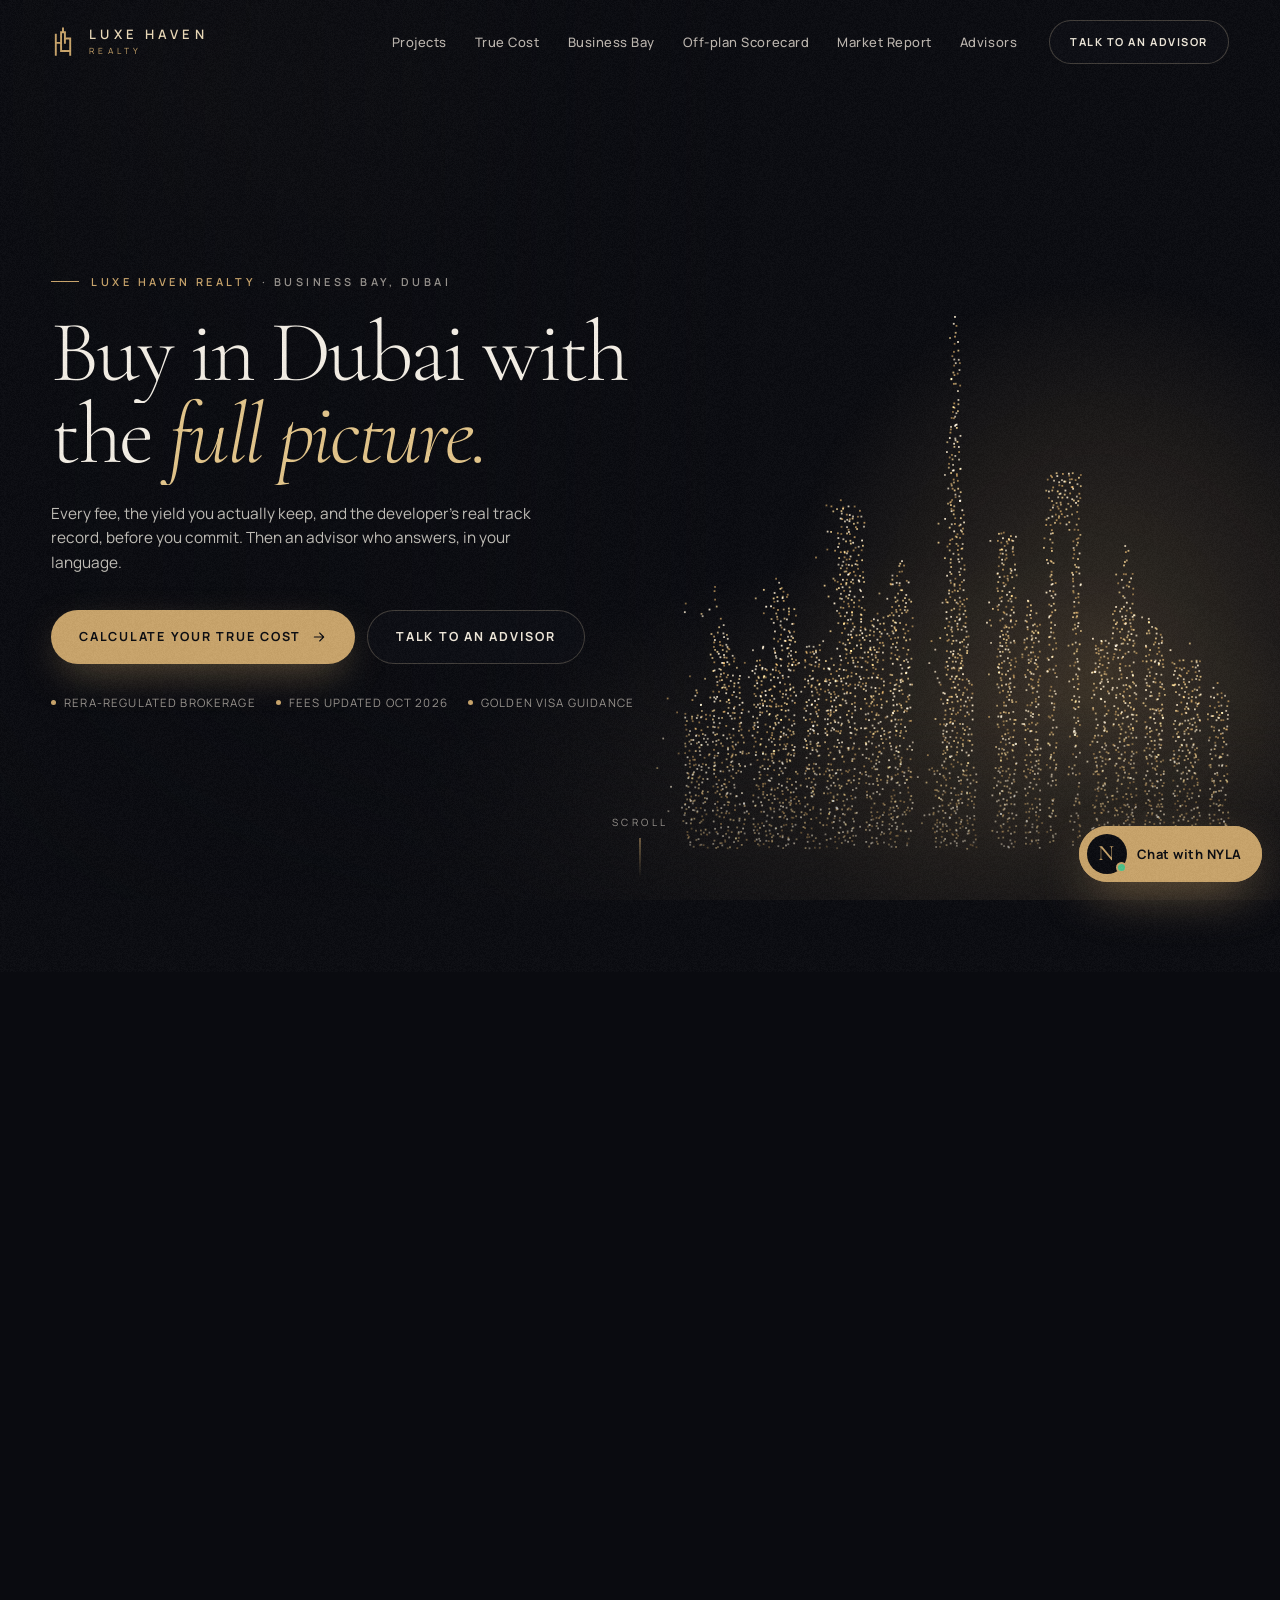
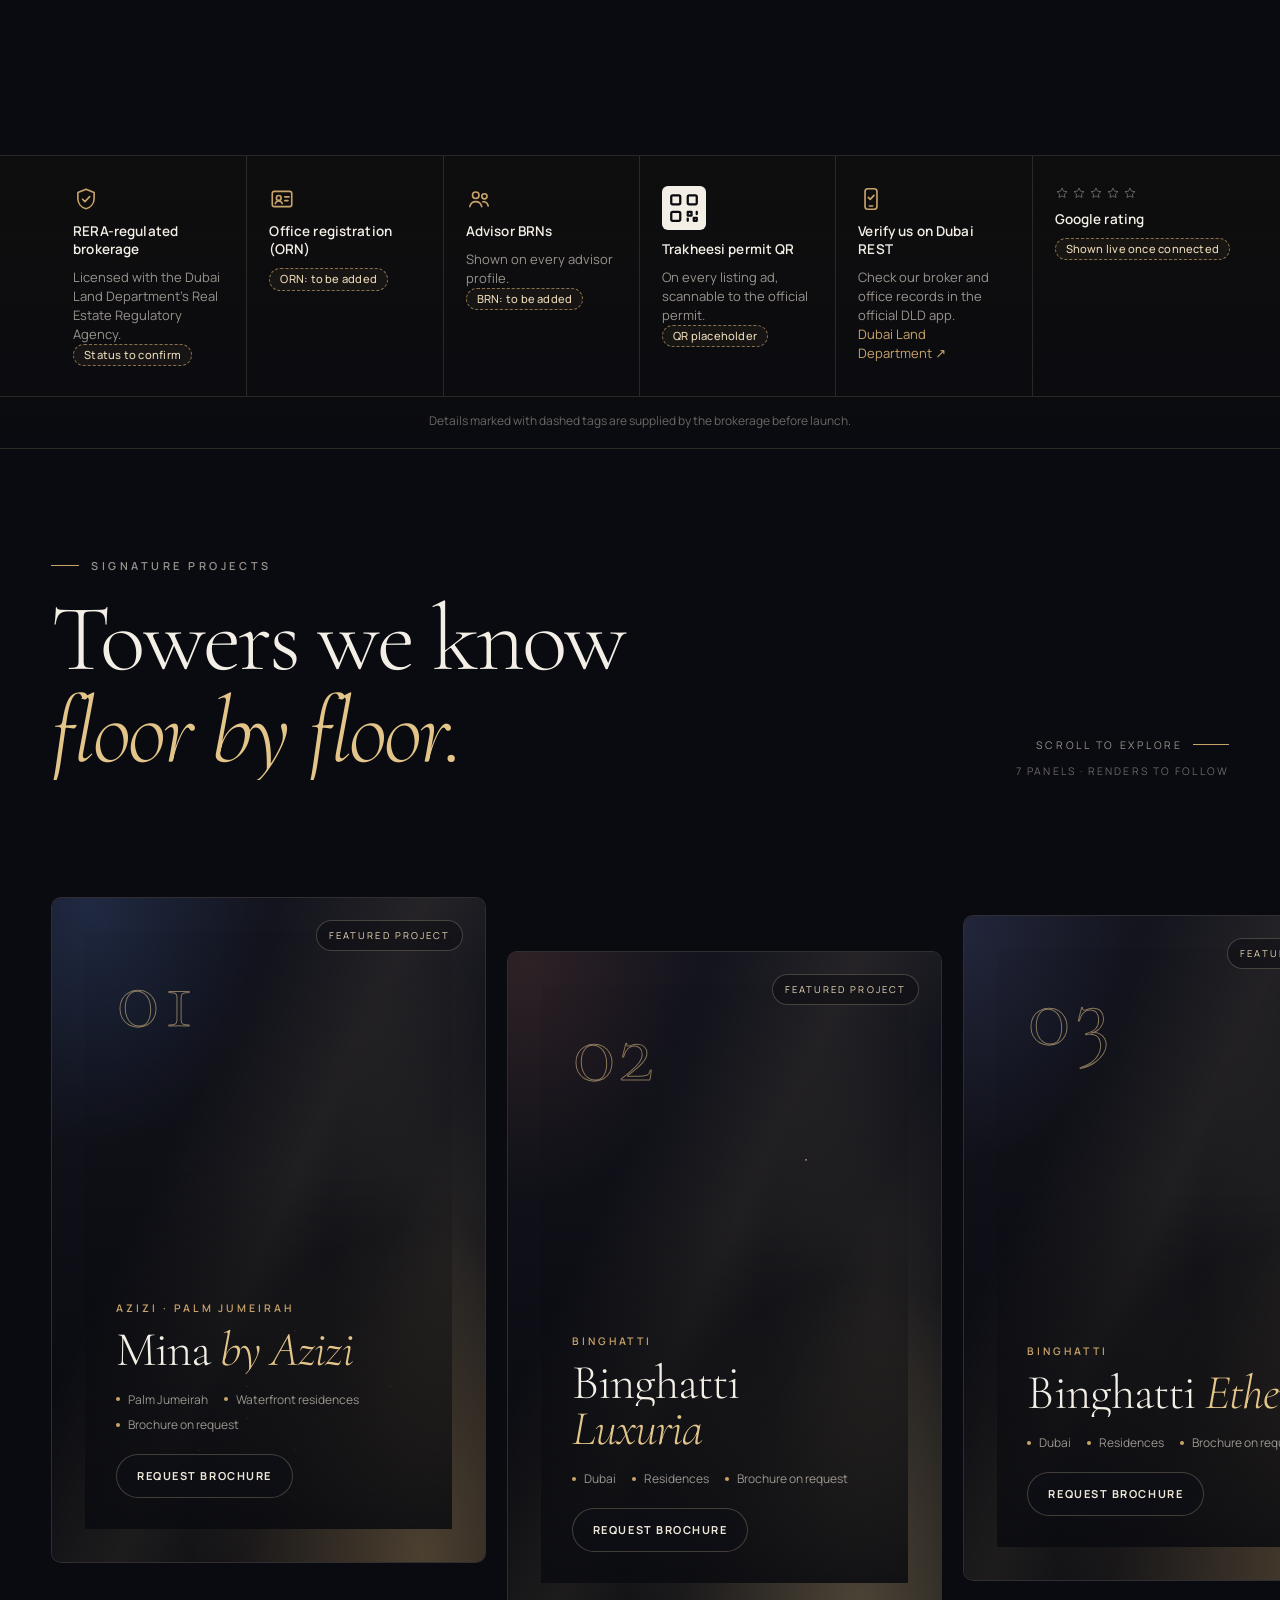
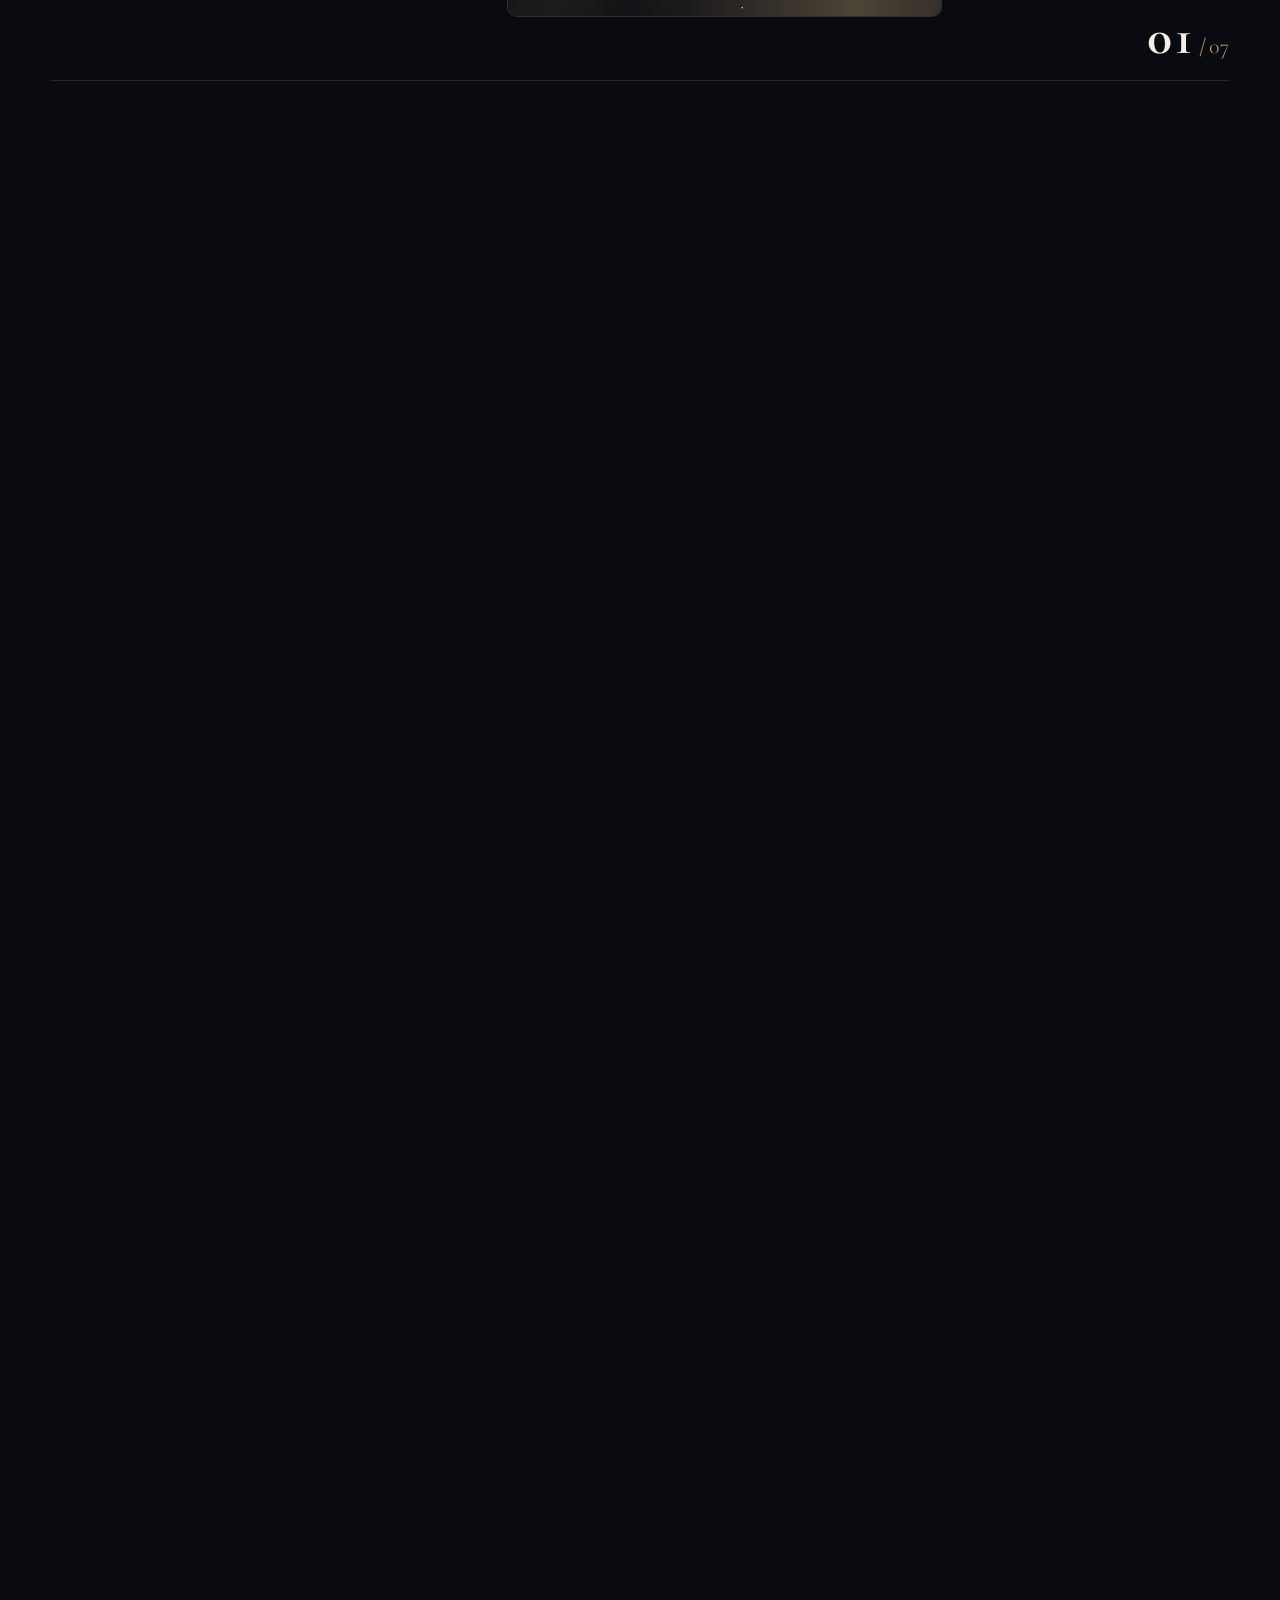
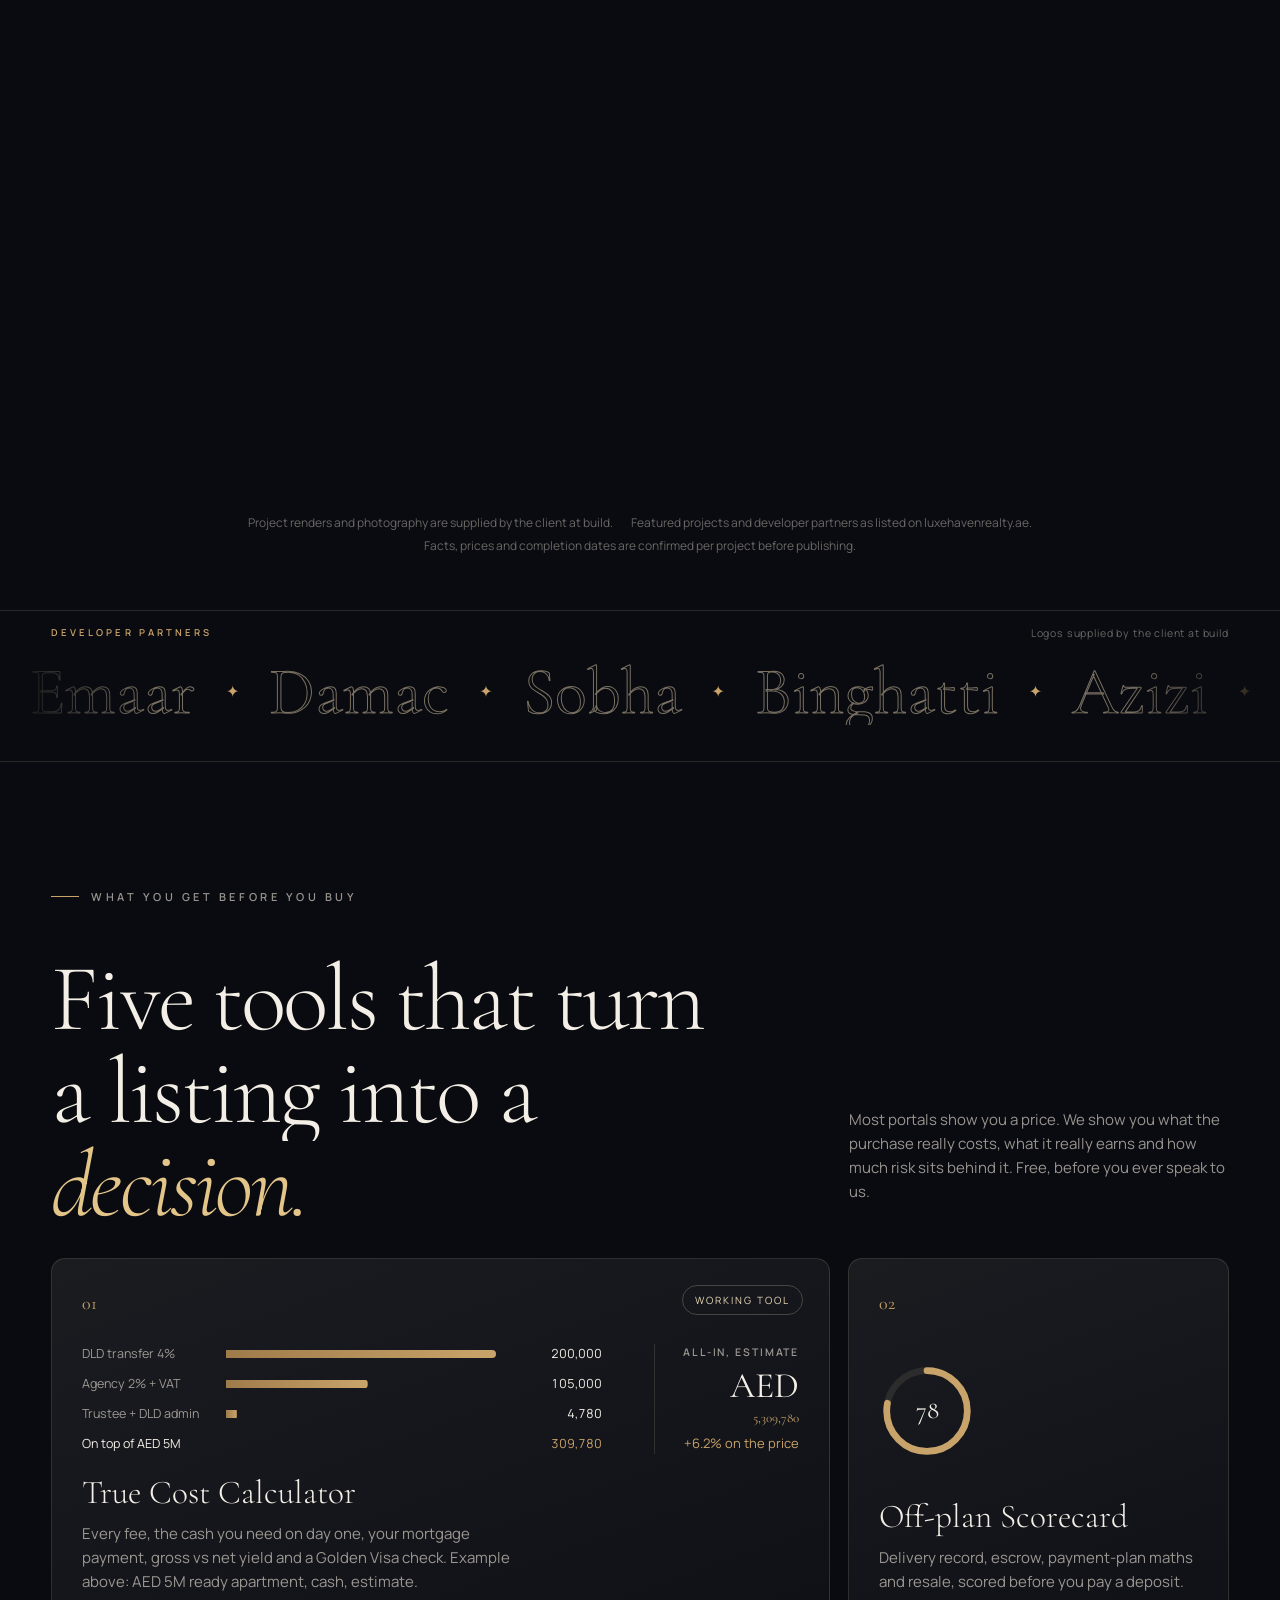
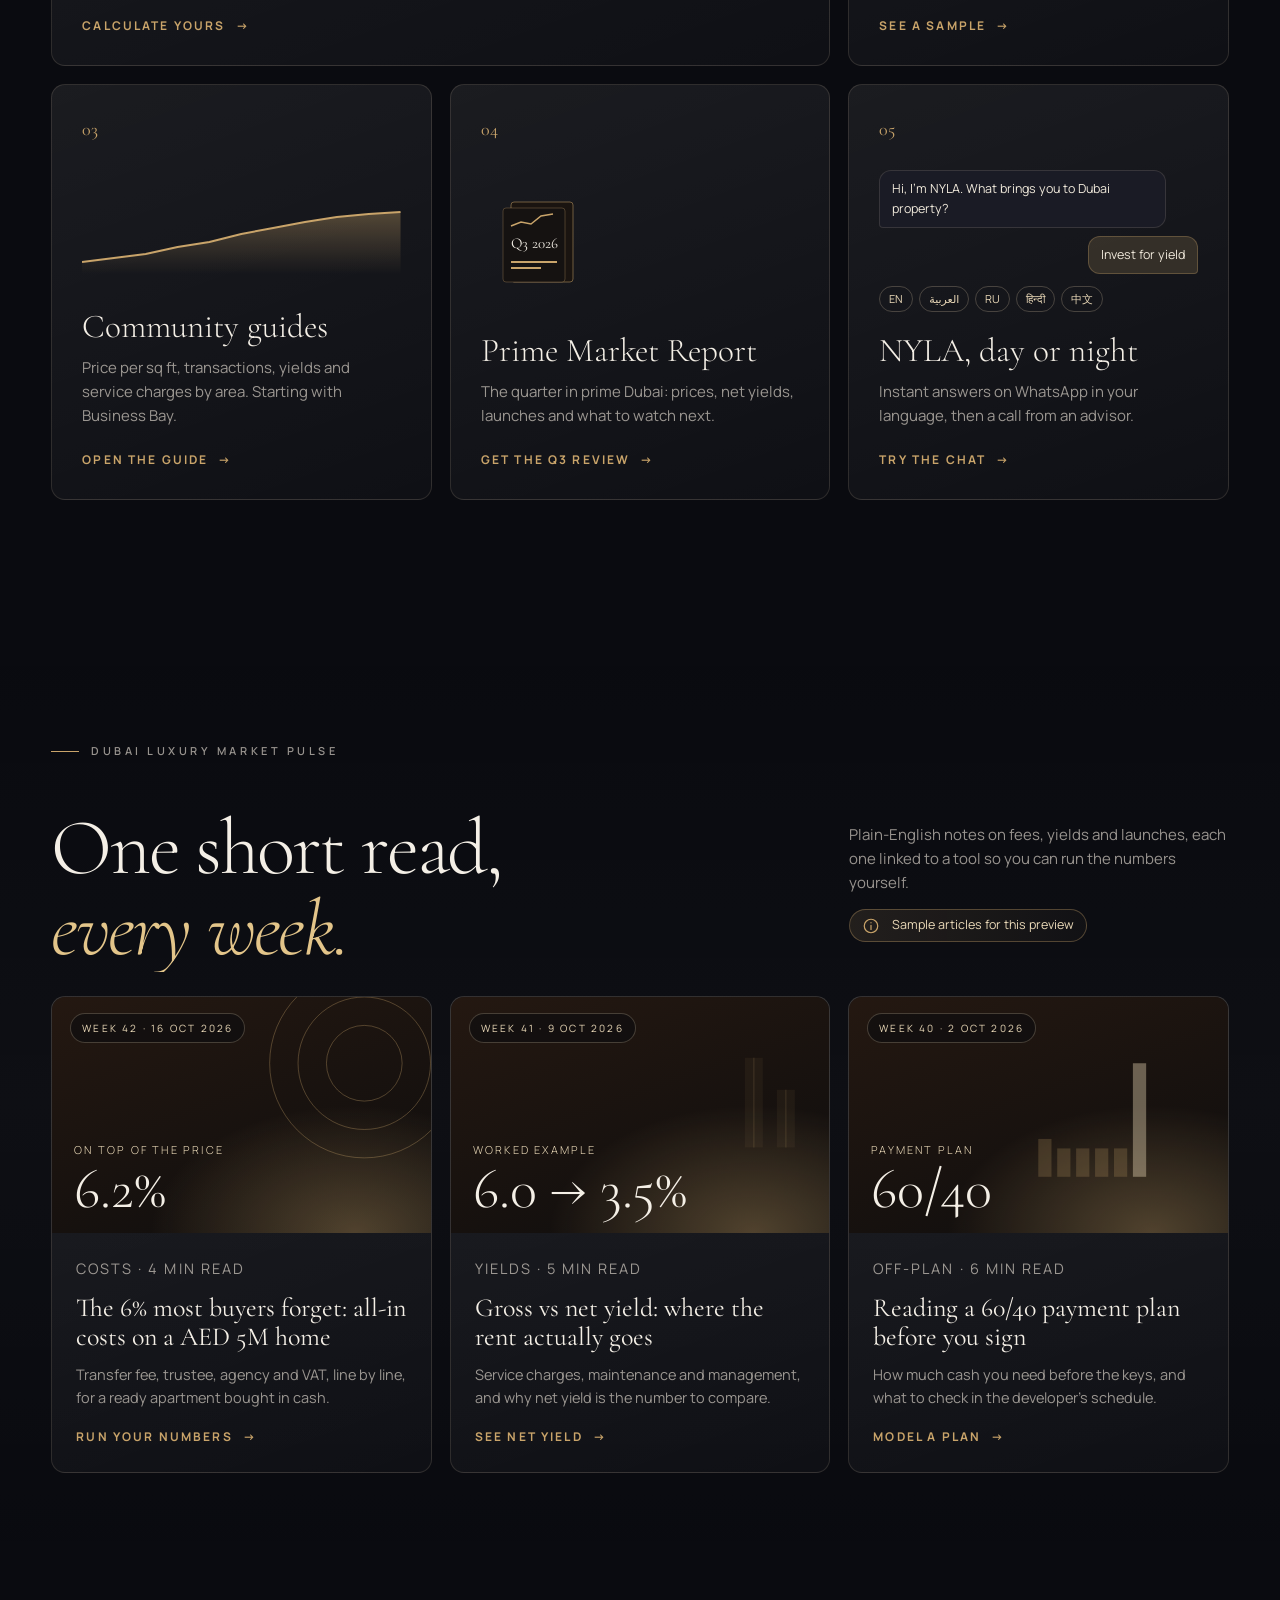
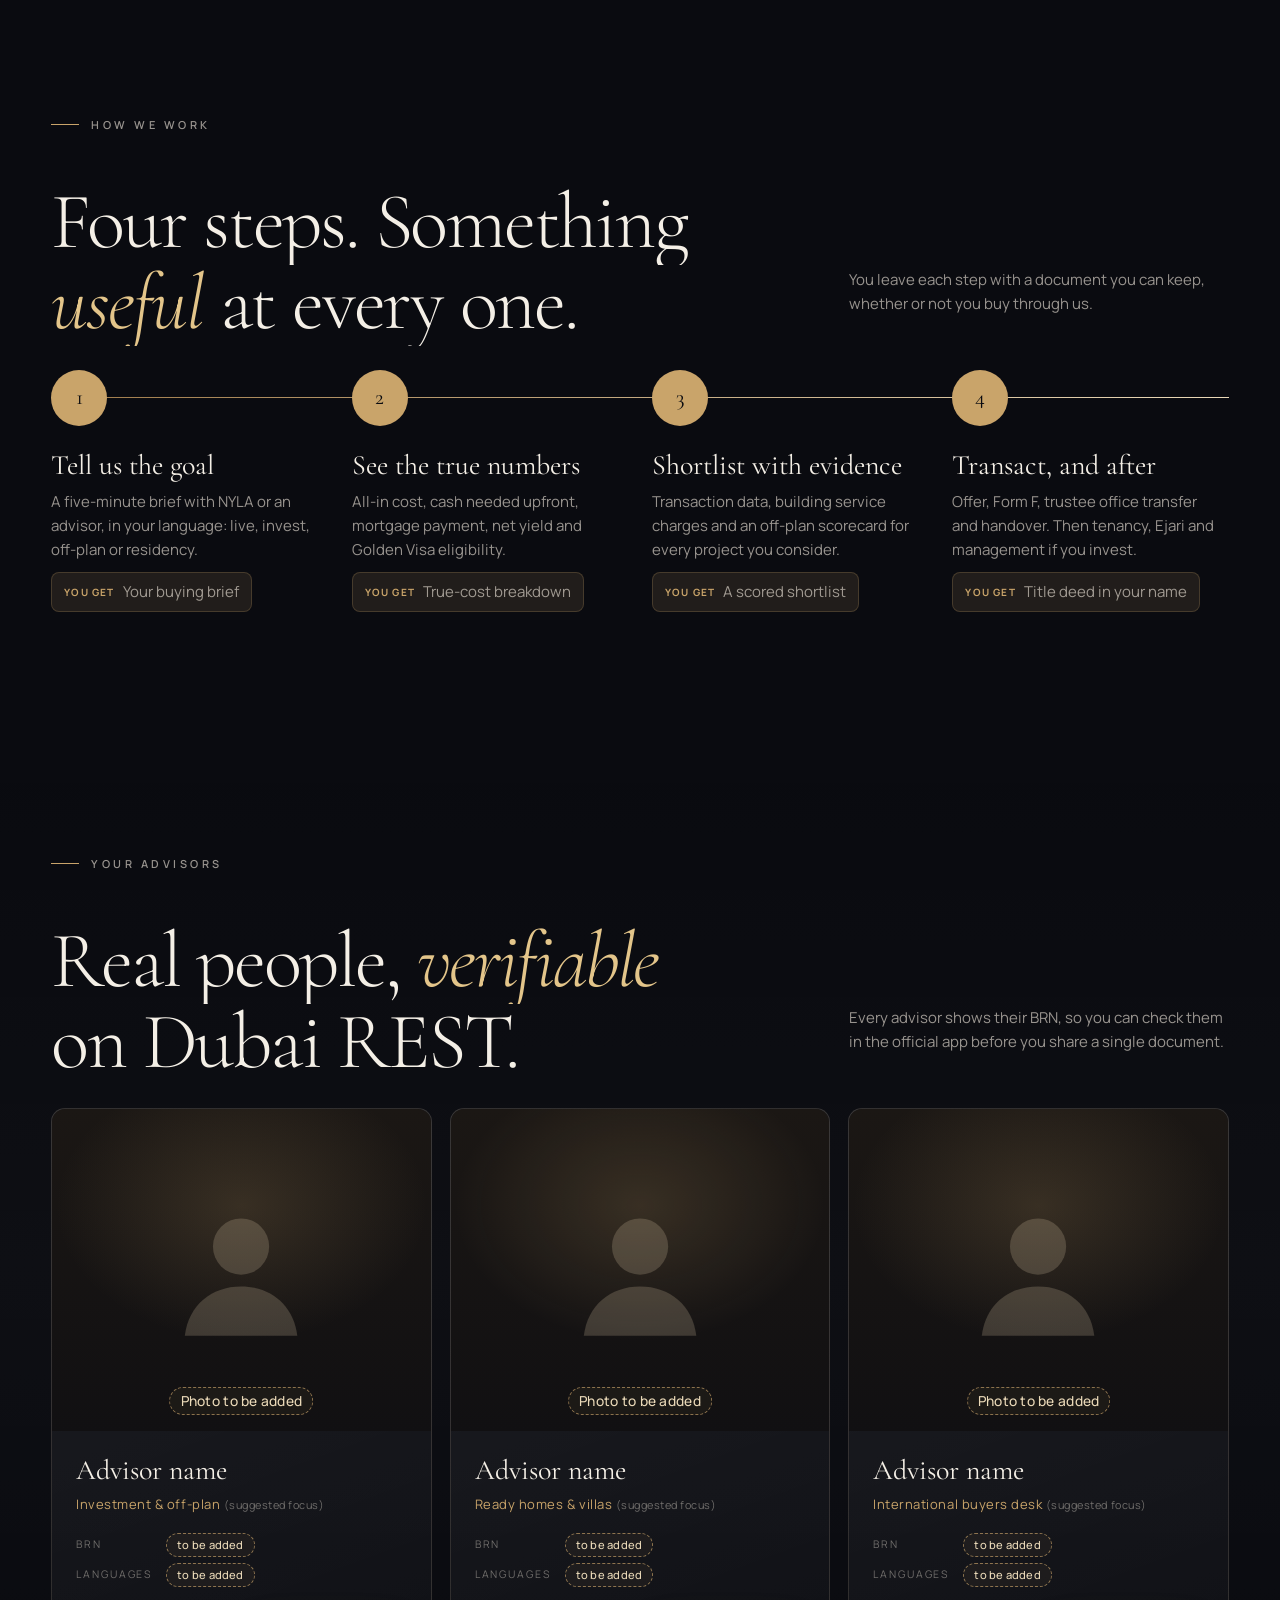
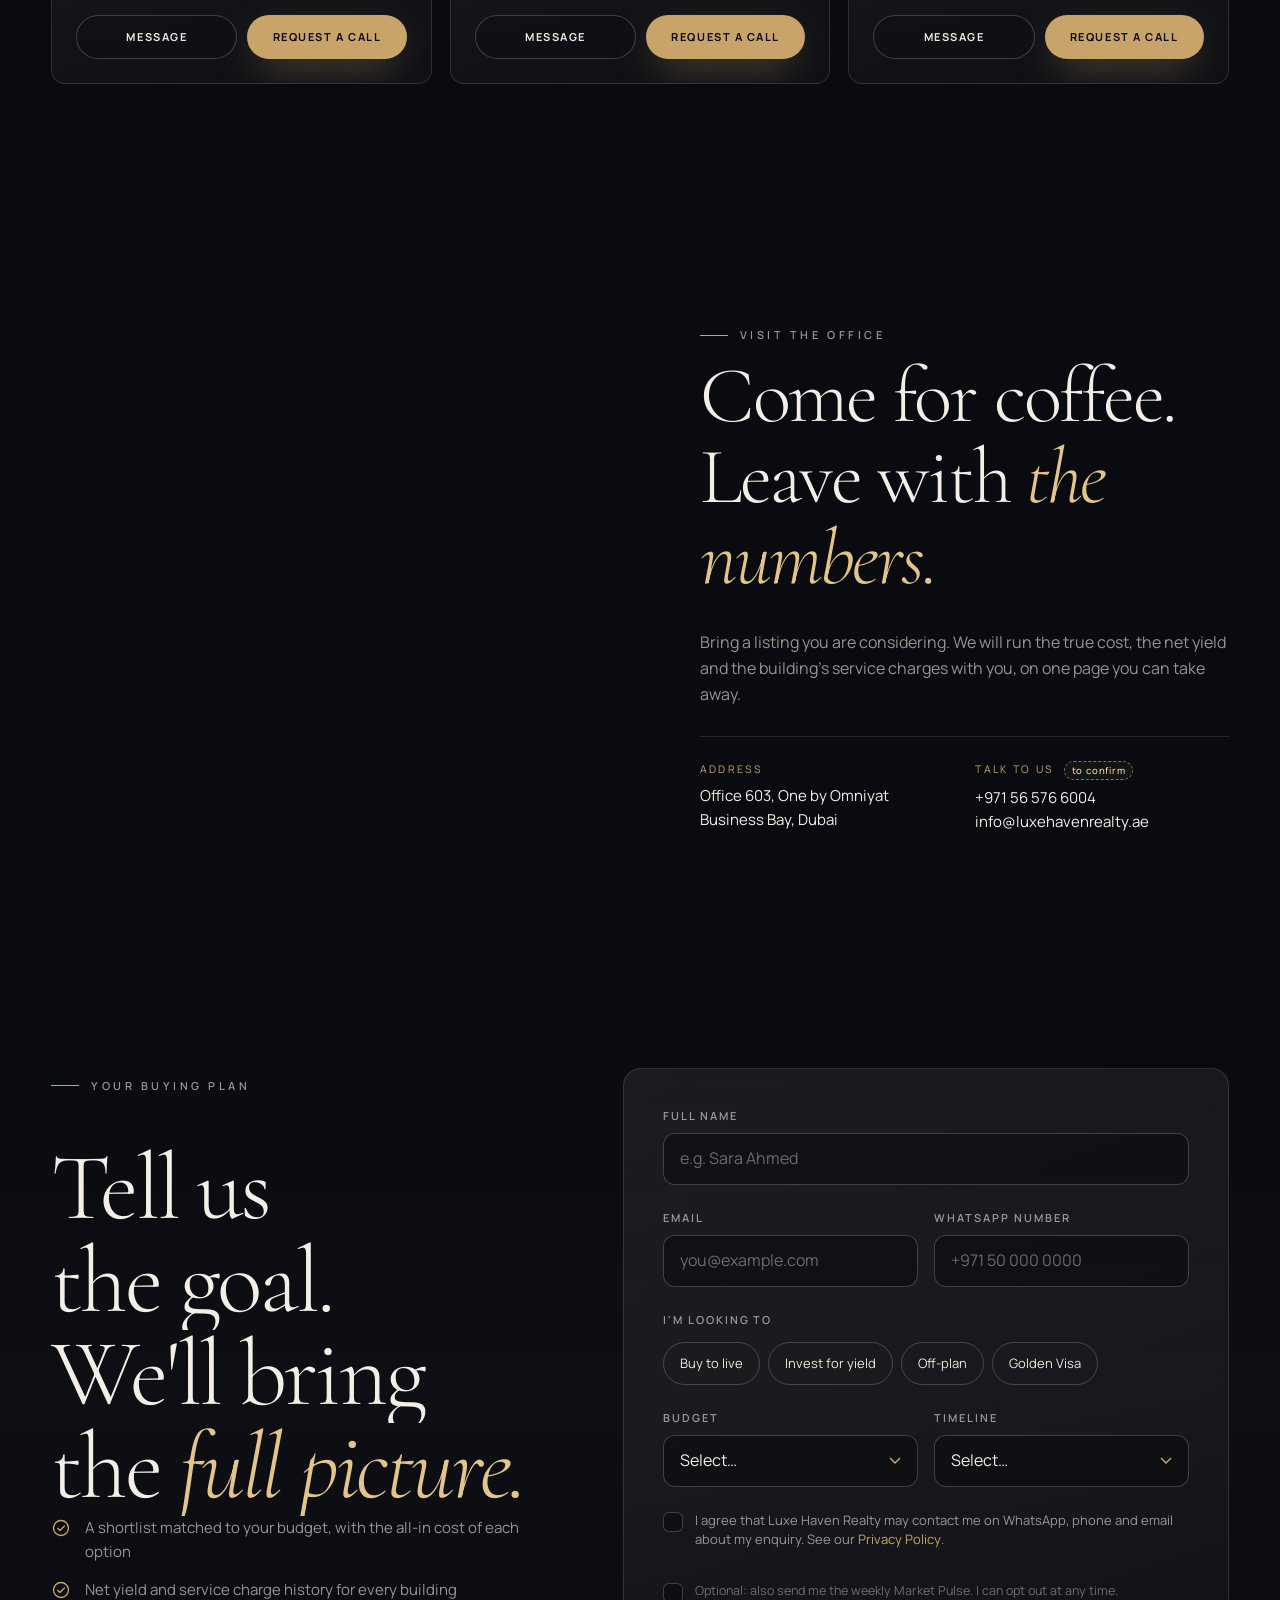
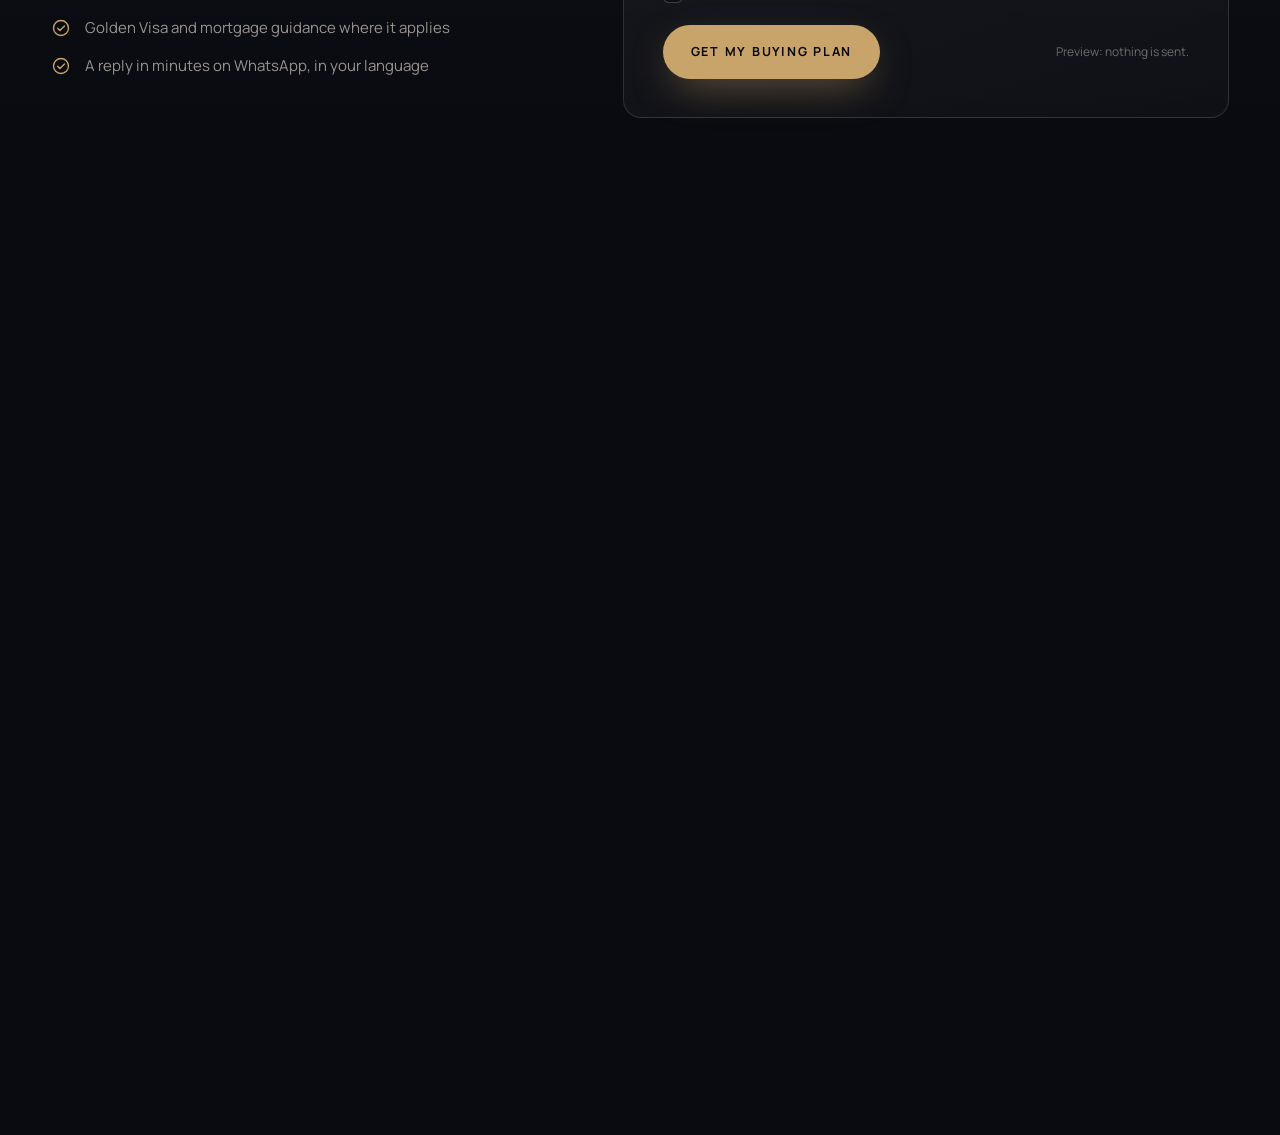
==== commit ab5fa040: "Vendor three.js r186 and mark journey regions in index.html Prepares the AS BUILT scroll journey bui" ====
--- a/index.html
+++ b/index.html
@@ -15,6 +15,8 @@
 <link rel="preconnect" href="https://fonts.gstatic.com" crossorigin>
 <link href="https://fonts.googleapis.com/css2?family=Cormorant+Garamond:ital,wght@0,300;0,400;0,500;0,600;1,300;1,400&family=Manrope:wght@300;400;500;600;700;800&display=swap" rel="stylesheet">
 <link rel="stylesheet" href="assets/css/site.css?v=20261017-4">
+<!-- JOURNEY:HEAD:START (scene track owns) -->
+<!-- JOURNEY:HEAD:END -->
 <script>document.documentElement.classList.add('js');setTimeout(function(){if(!window.__lh)document.documentElement.classList.remove('js')},3500);</script>
 </head>
 <body data-page="home">
@@ -89,6 +91,7 @@
 
 <main id="main">
 <!-- ============ HERO · Dubai drawn in light ============ -->
+<!-- JOURNEY:START (scene track owns everything between these markers) -->
 <section class="hero" aria-label="Introduction">
   <canvas class="hero__cv" aria-hidden="true"></canvas>
   <div class="hero__glow" aria-hidden="true"></div>
@@ -112,6 +115,7 @@
   <div class="hero__scroll" aria-hidden="true"><span>Scroll</span><i></i></div>
   <div class="hero__caption" aria-hidden="true"><p>Office 603 · One by Omniyat<span class="hide-sm"> · Business Bay</span></p><small>Your haven starts here.</small></div>
 </section>
+<!-- JOURNEY:END -->
 
 <!-- ============ TRUST WALL ============ -->
 <section class="trust" aria-labelledby="trust-h">
@@ -636,6 +640,8 @@
 <script src="assets/vendor/SplitText.min.js?v=20261017-4"></script>
 <script src="assets/vendor/lenis.min.js?v=20261017-4"></script>
 <script src="assets/js/site.js?v=20261017-4"></script>
+<!-- JOURNEY:SCRIPTS:START (scene track owns) -->
 <script src="assets/js/hero.js?v=20261017-4"></script>
+<!-- JOURNEY:SCRIPTS:END -->
 </body>
 </html>
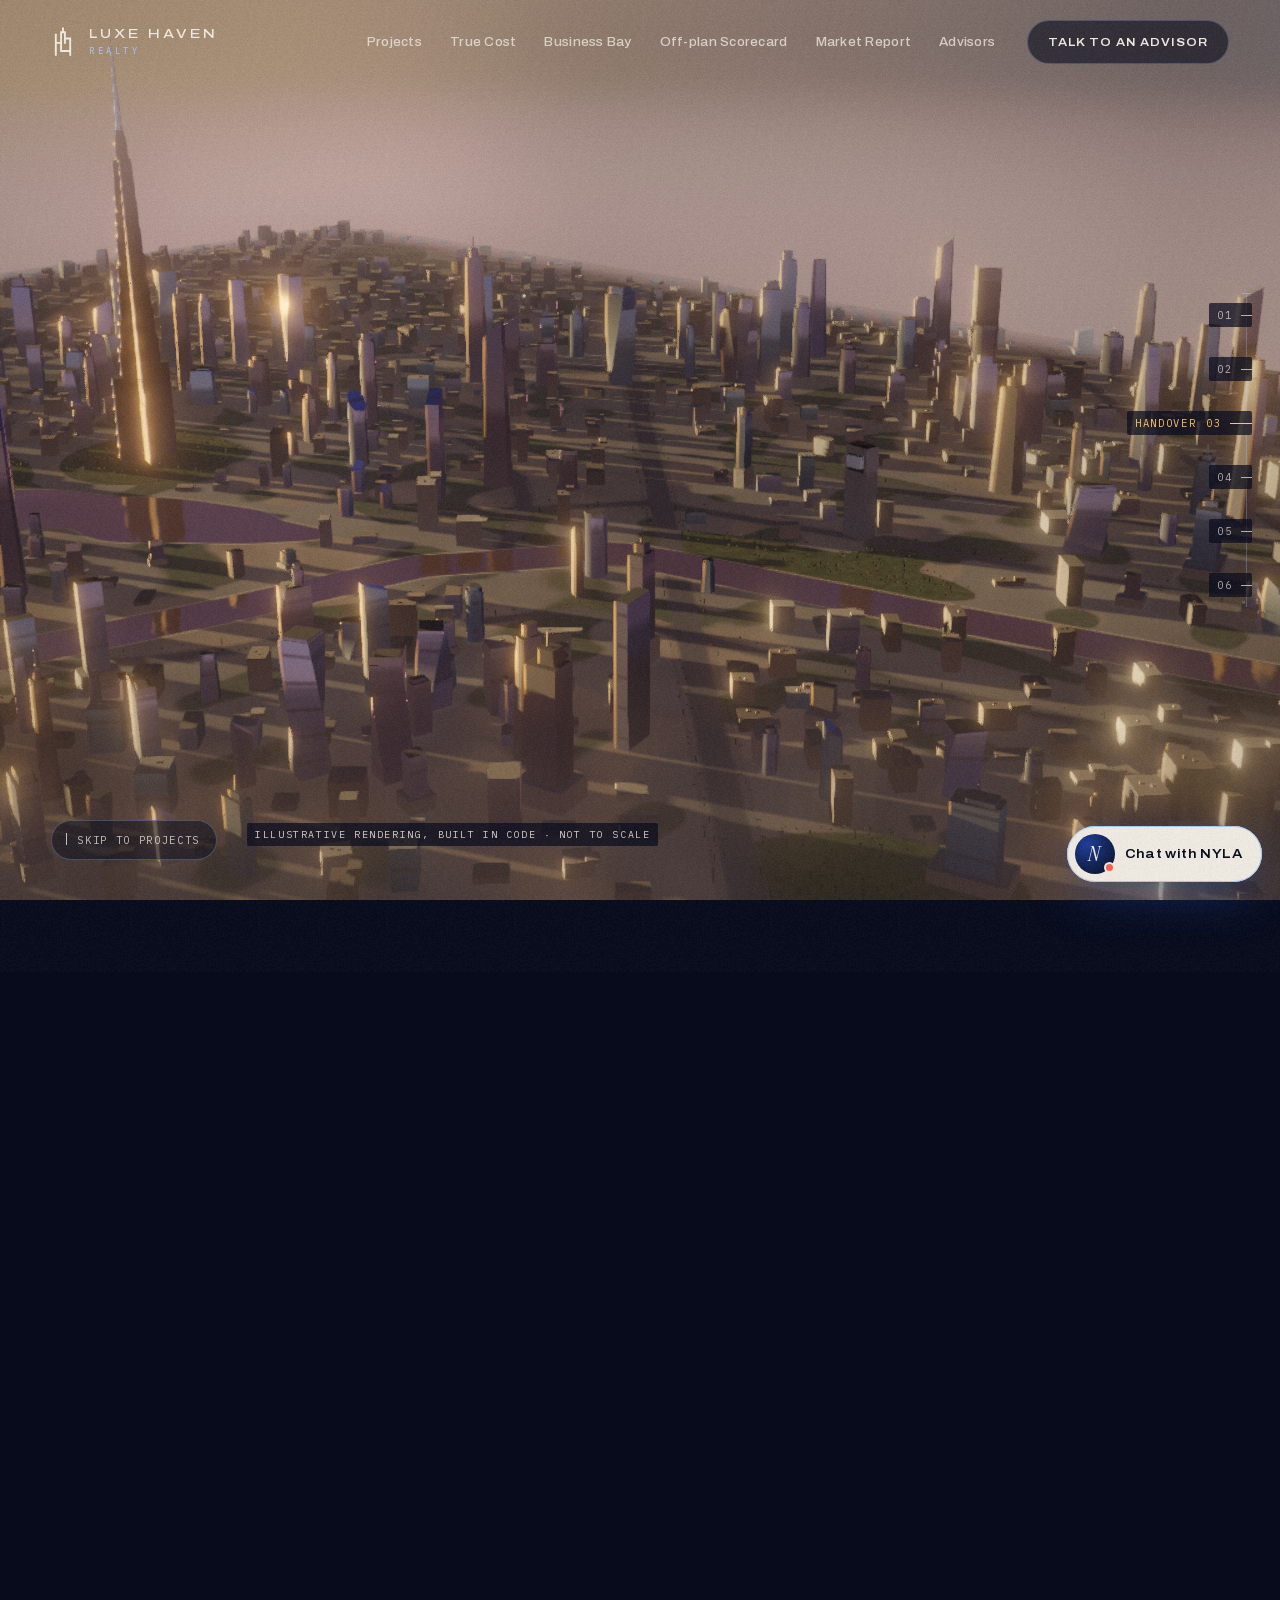
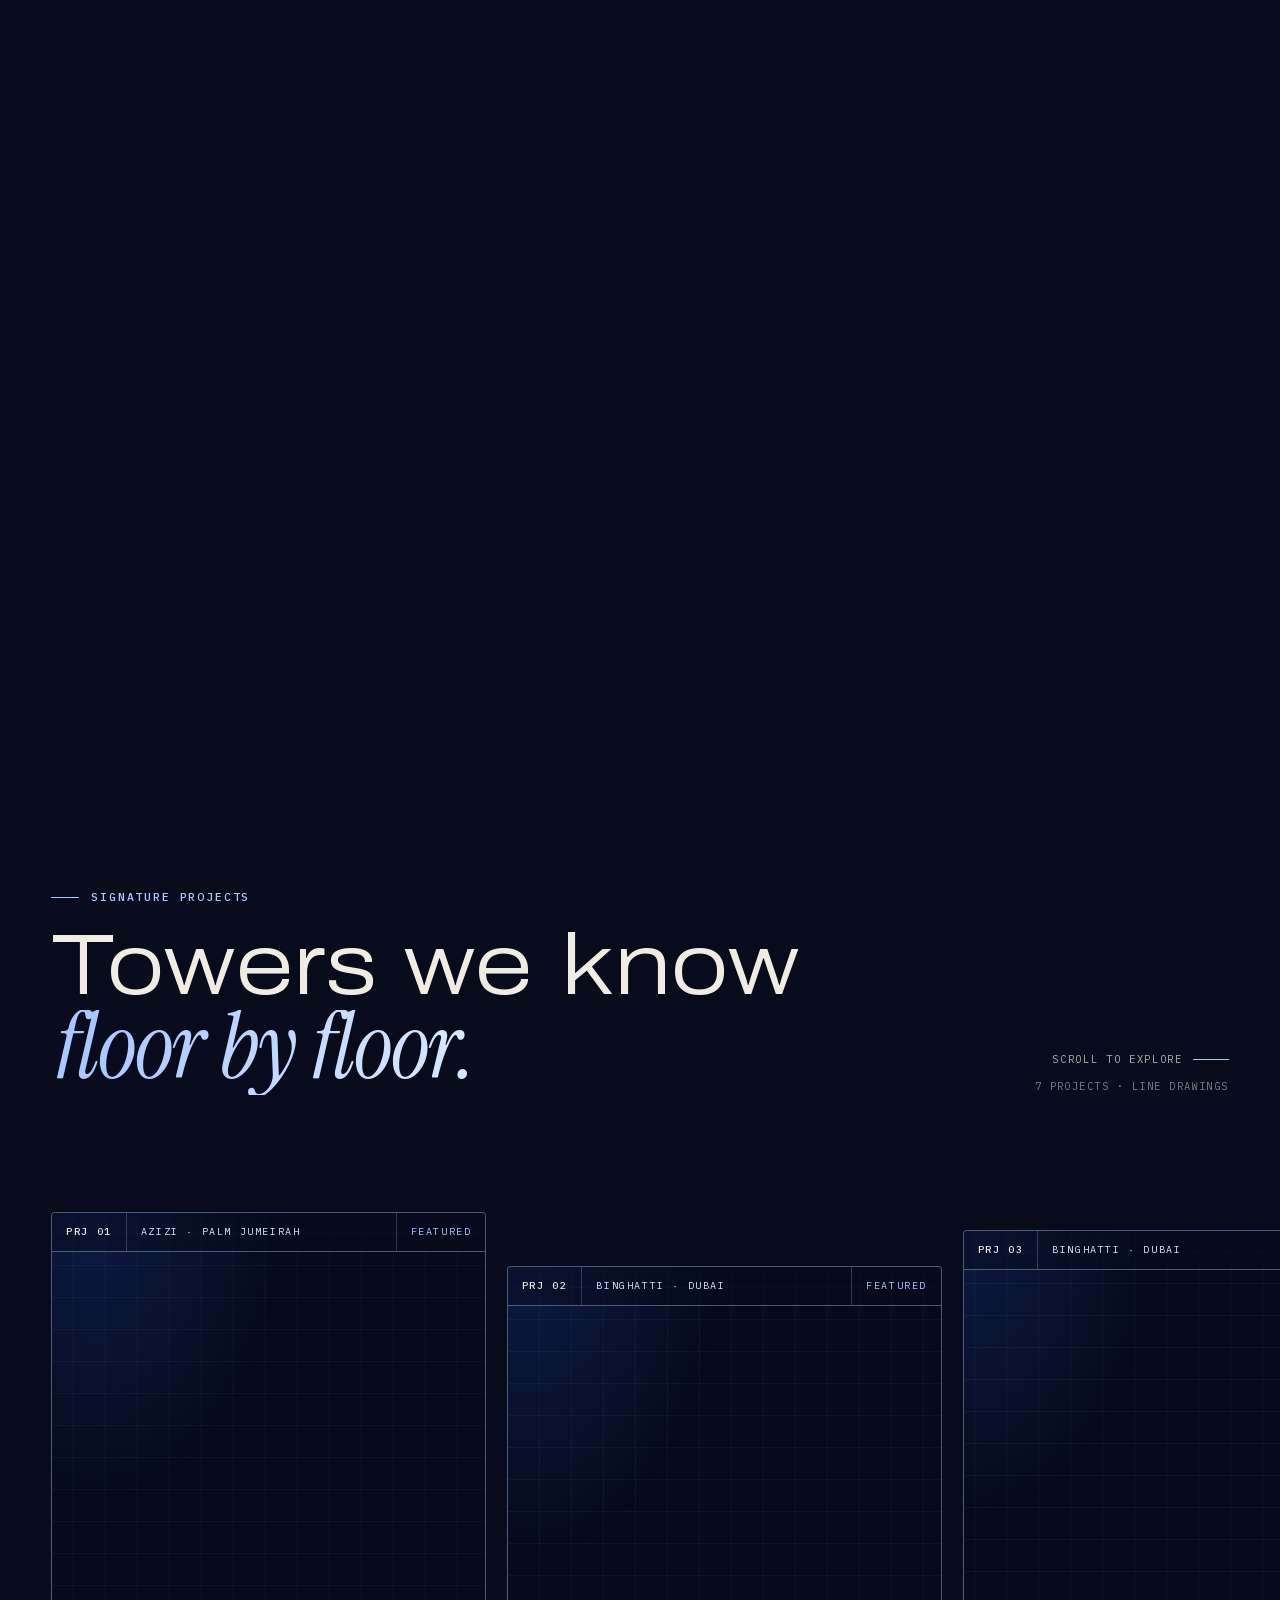
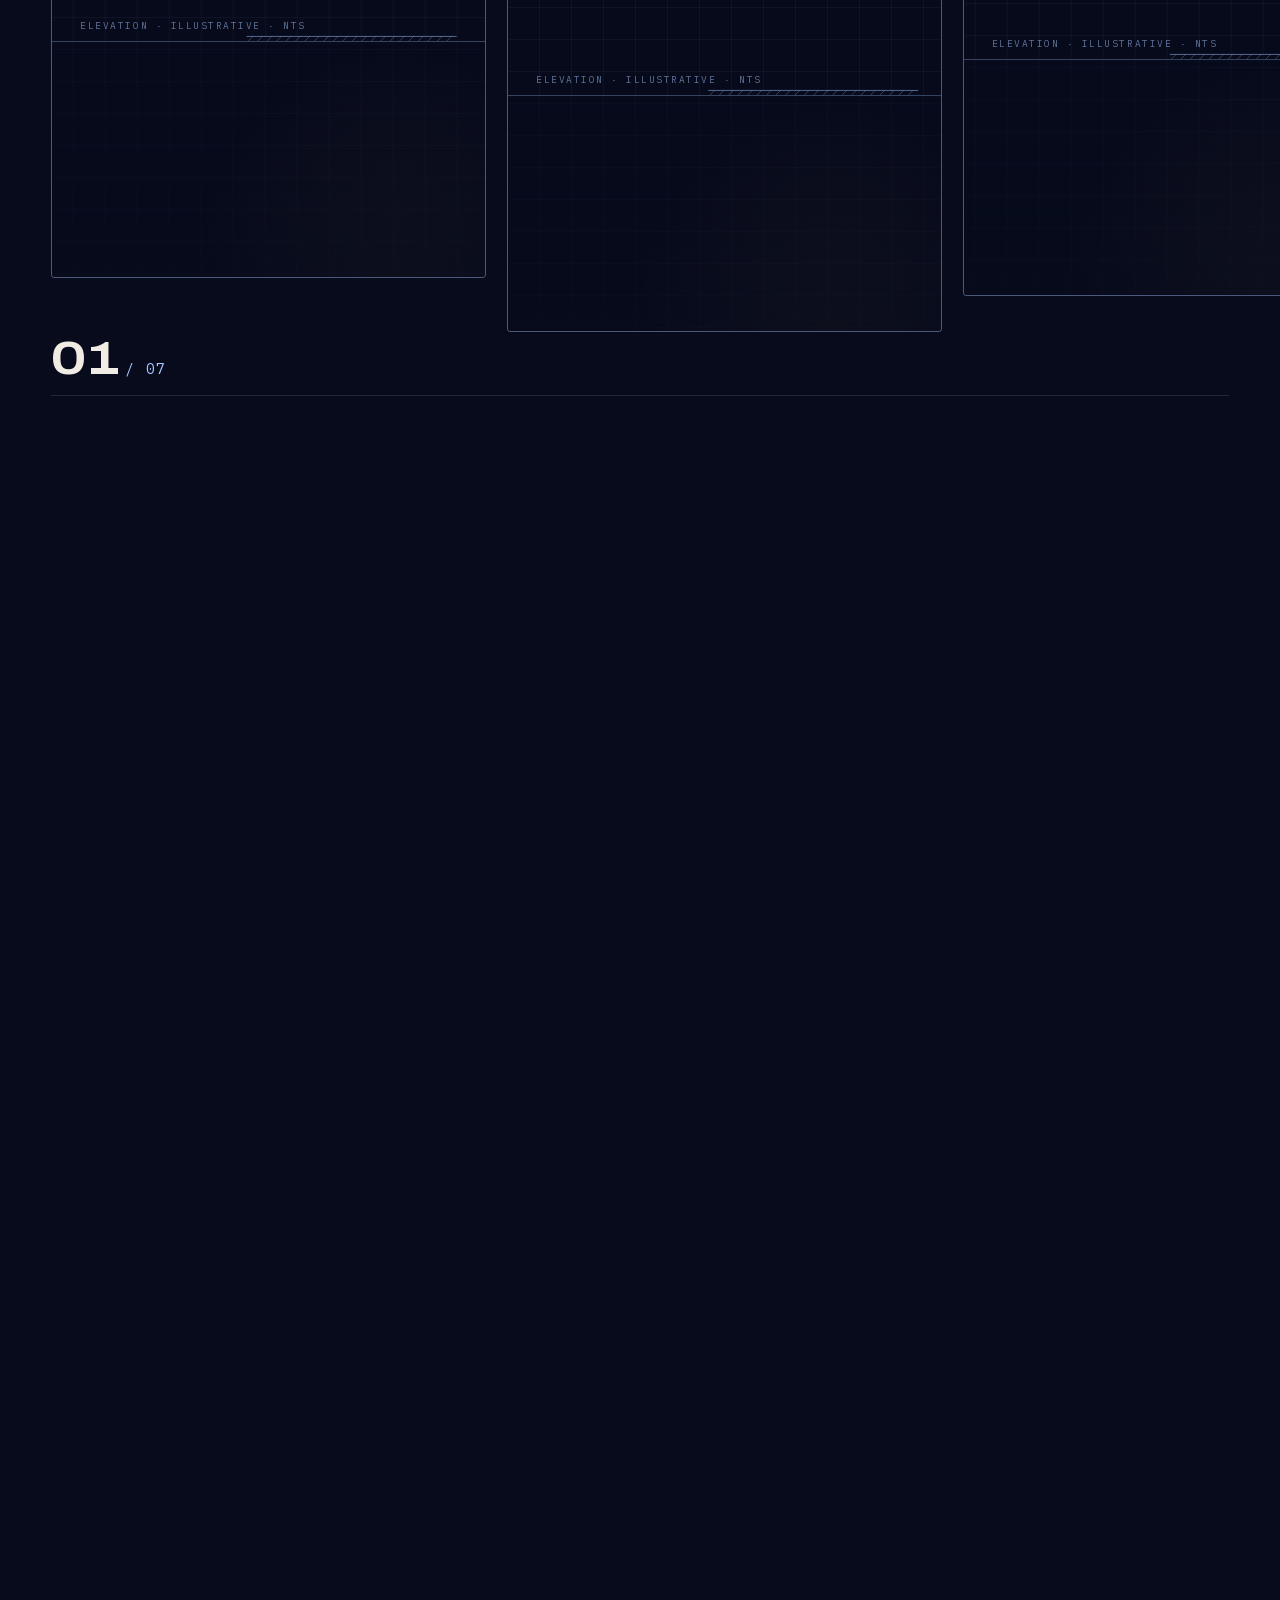
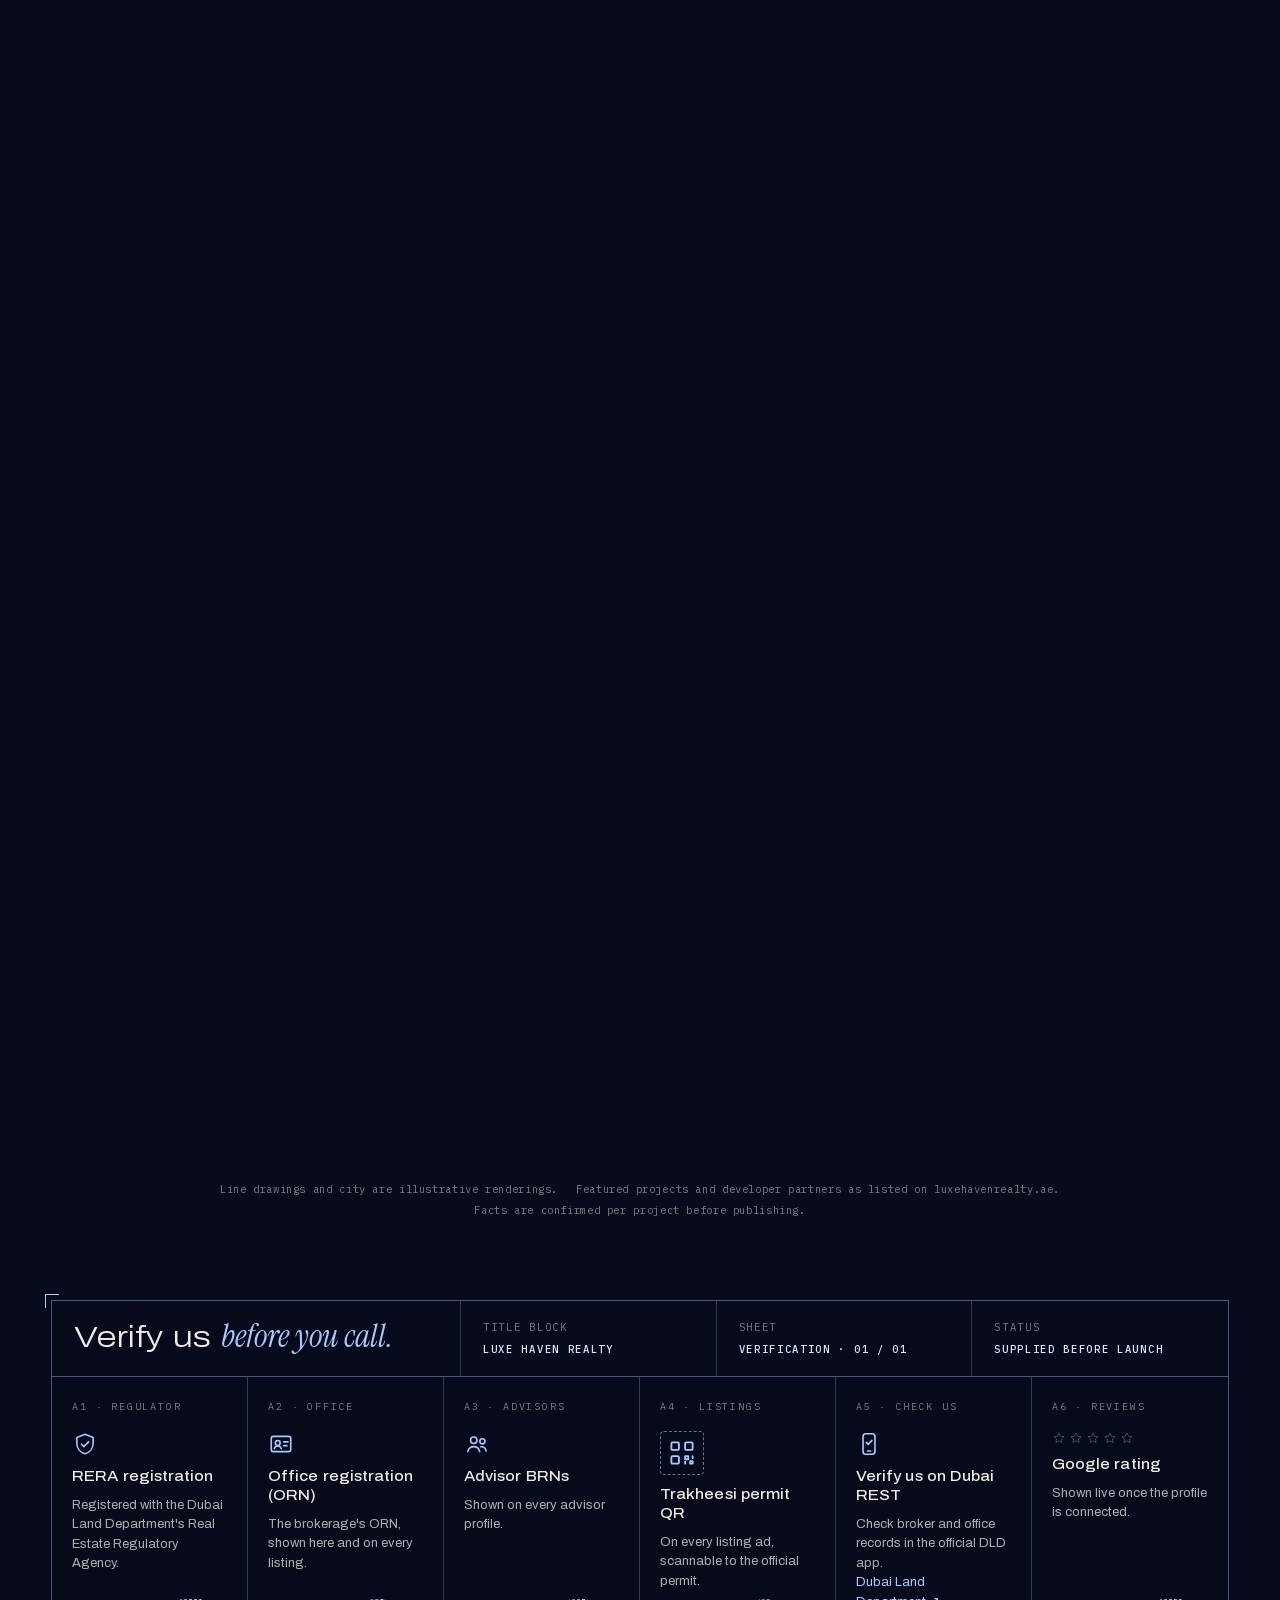
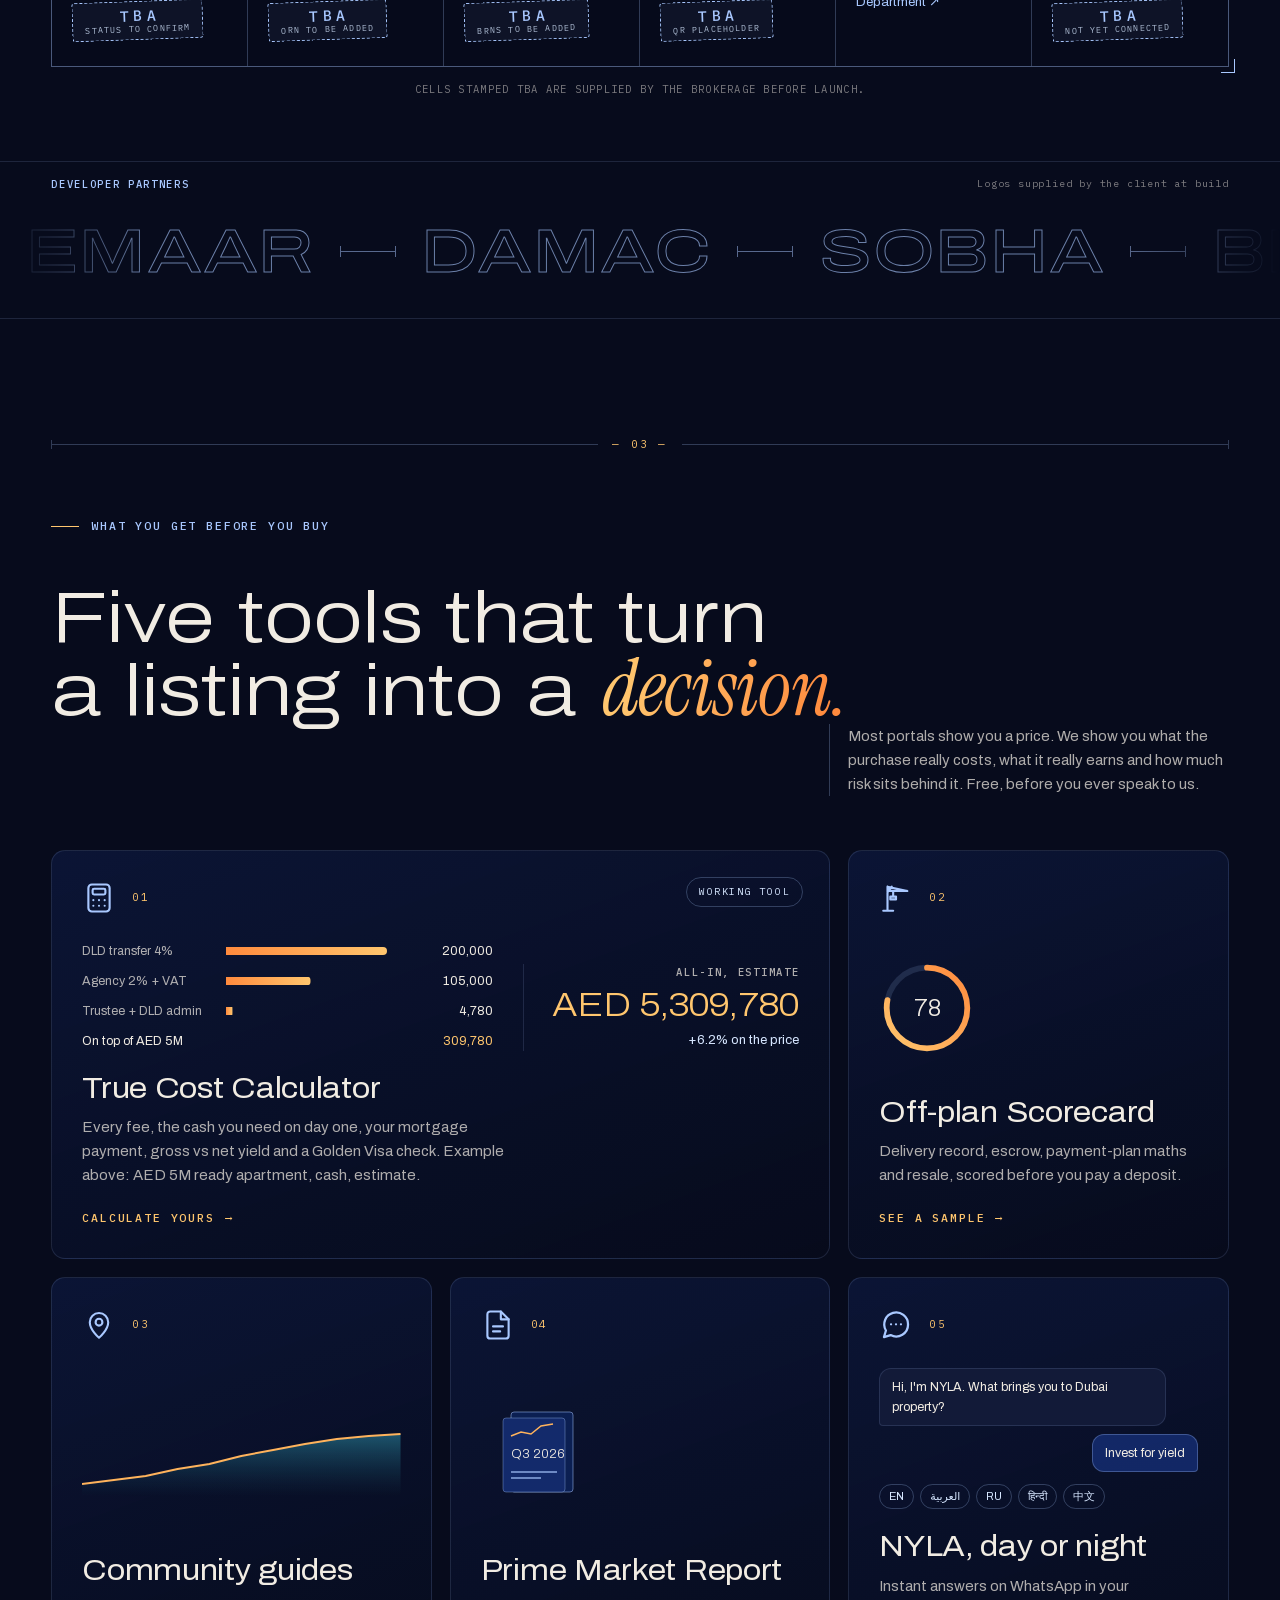
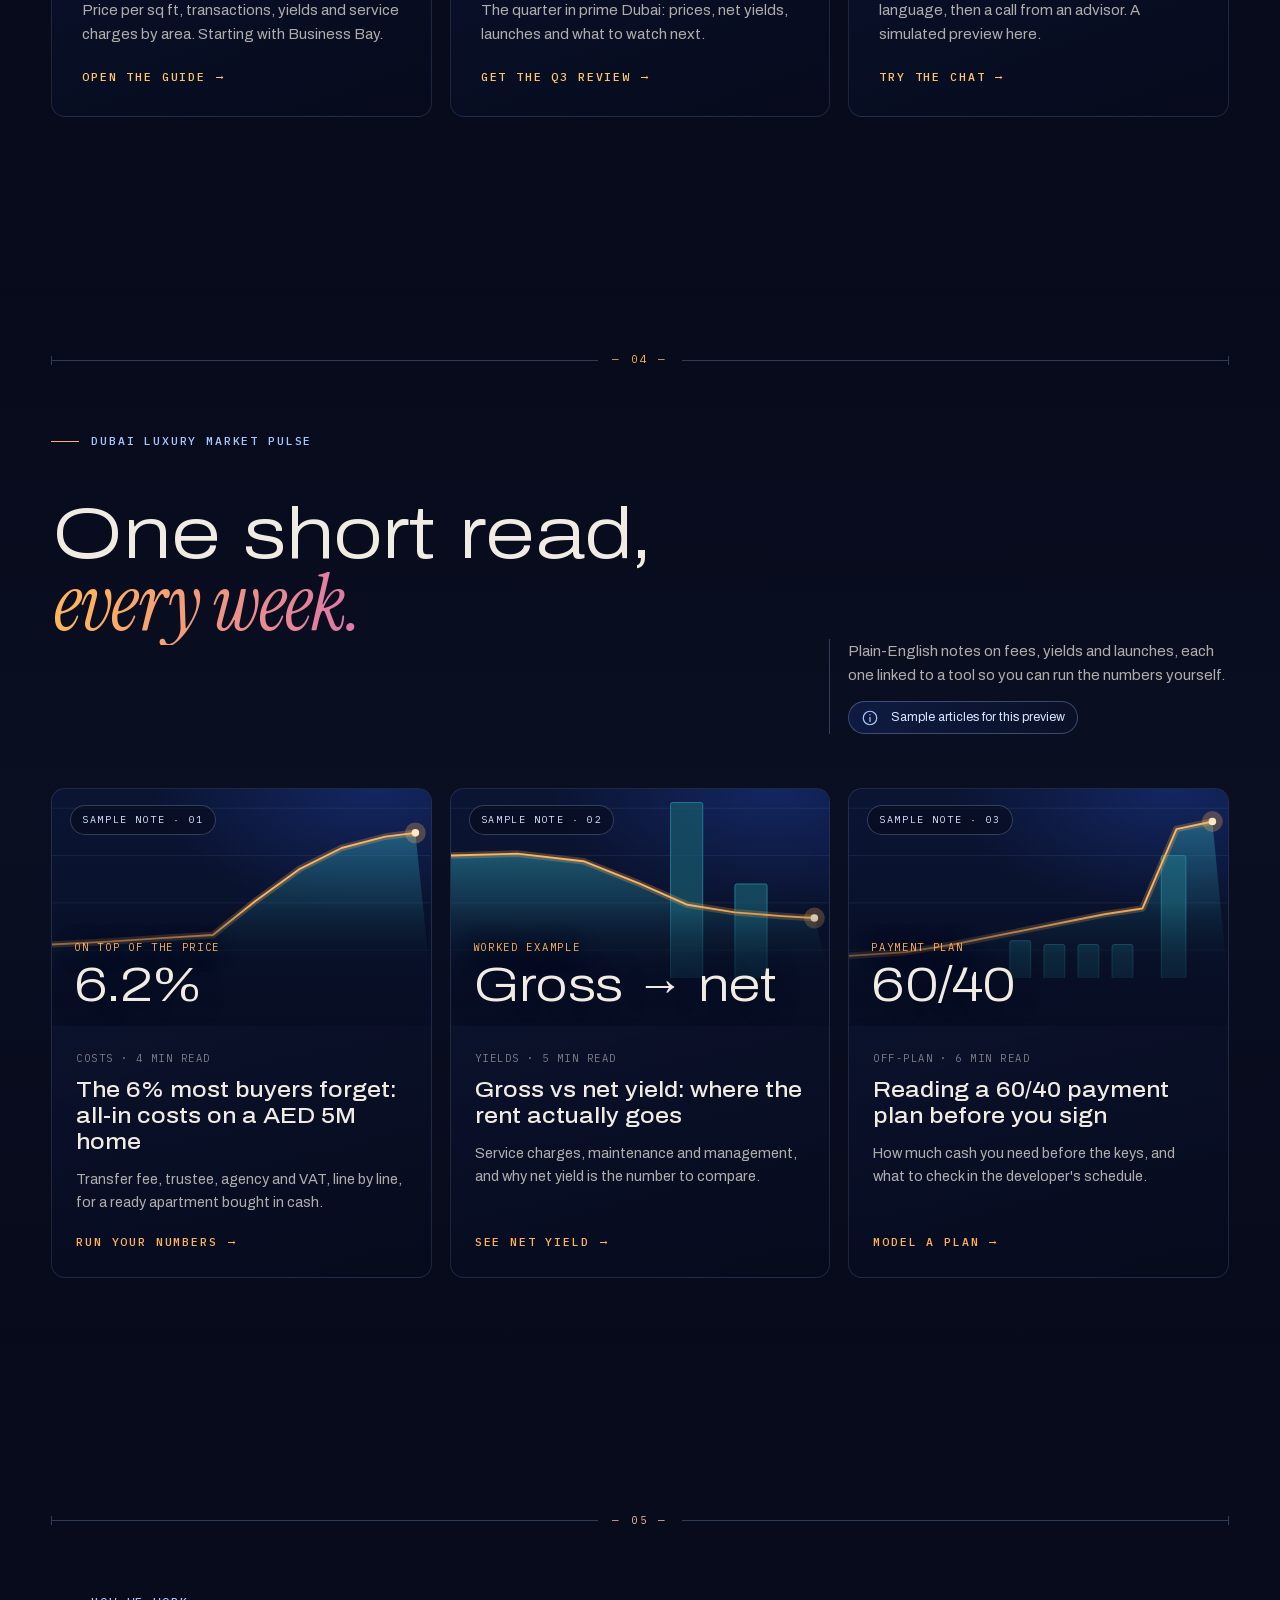
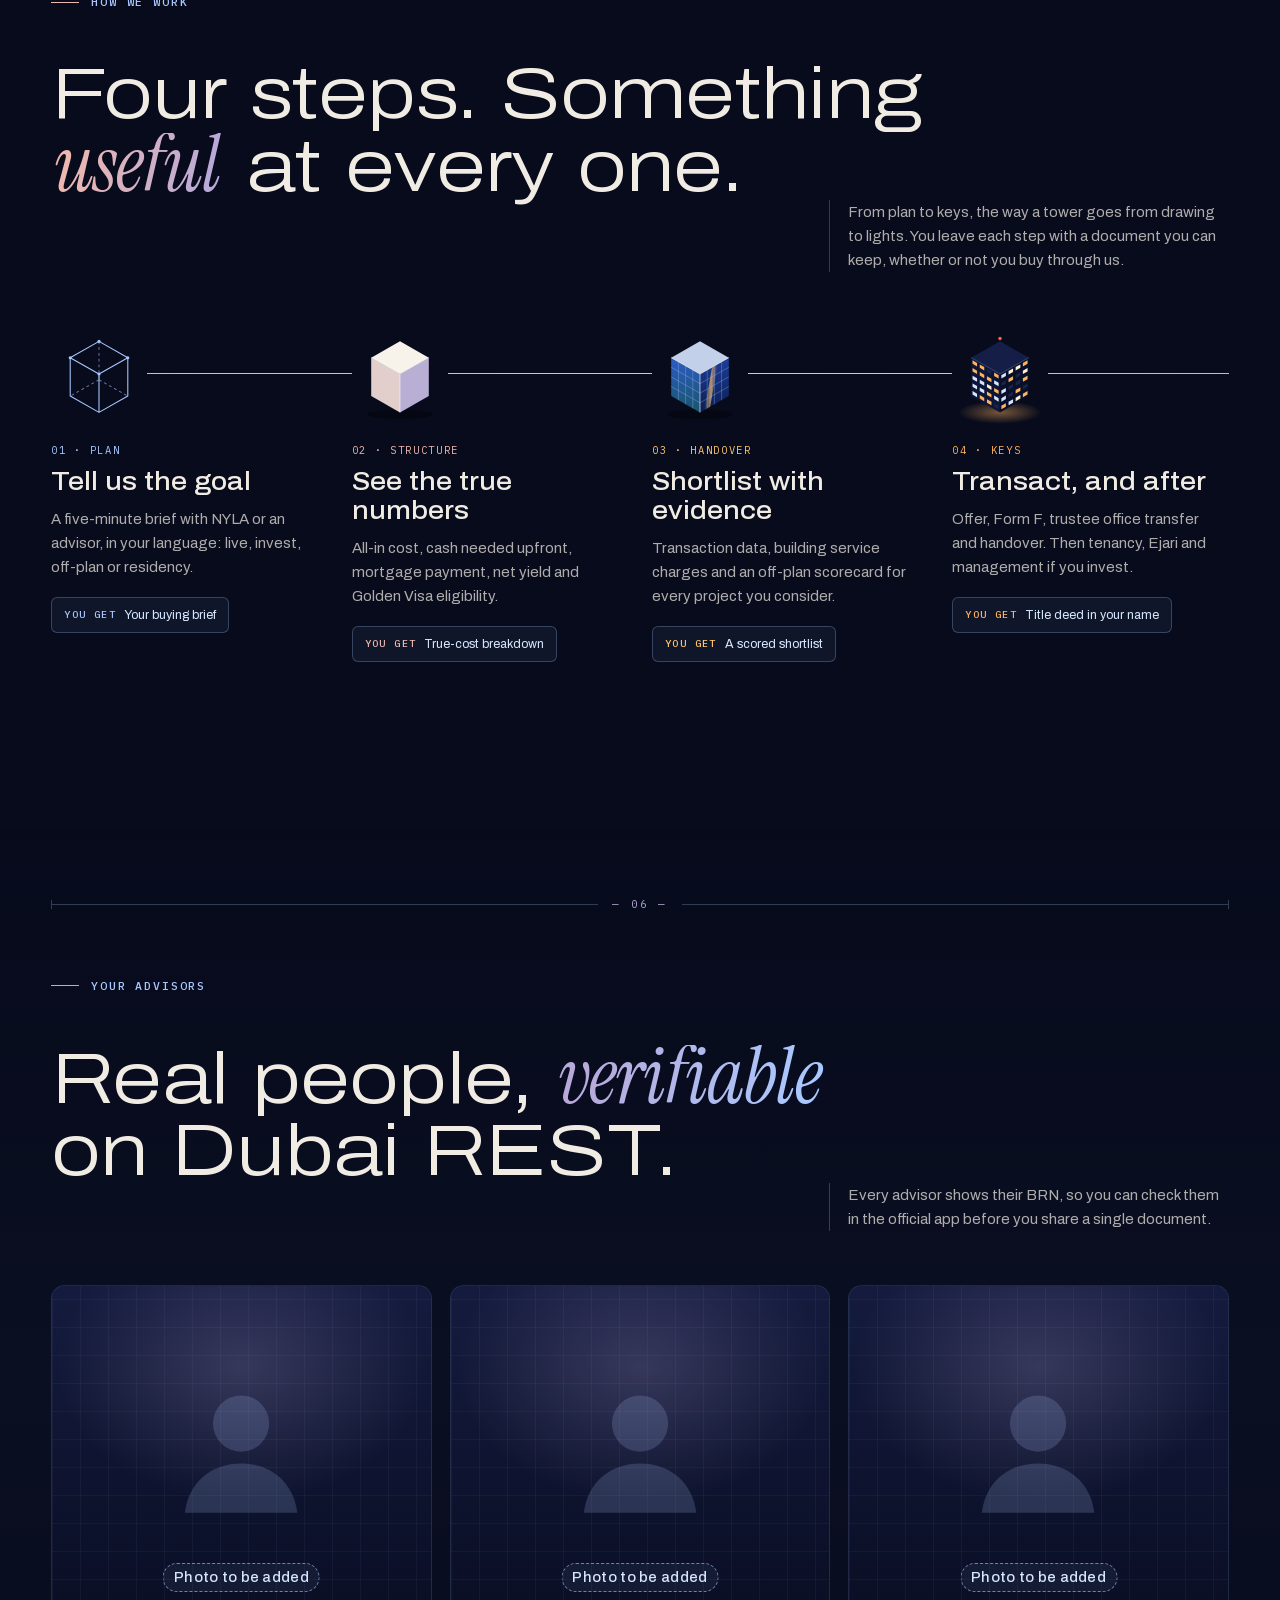
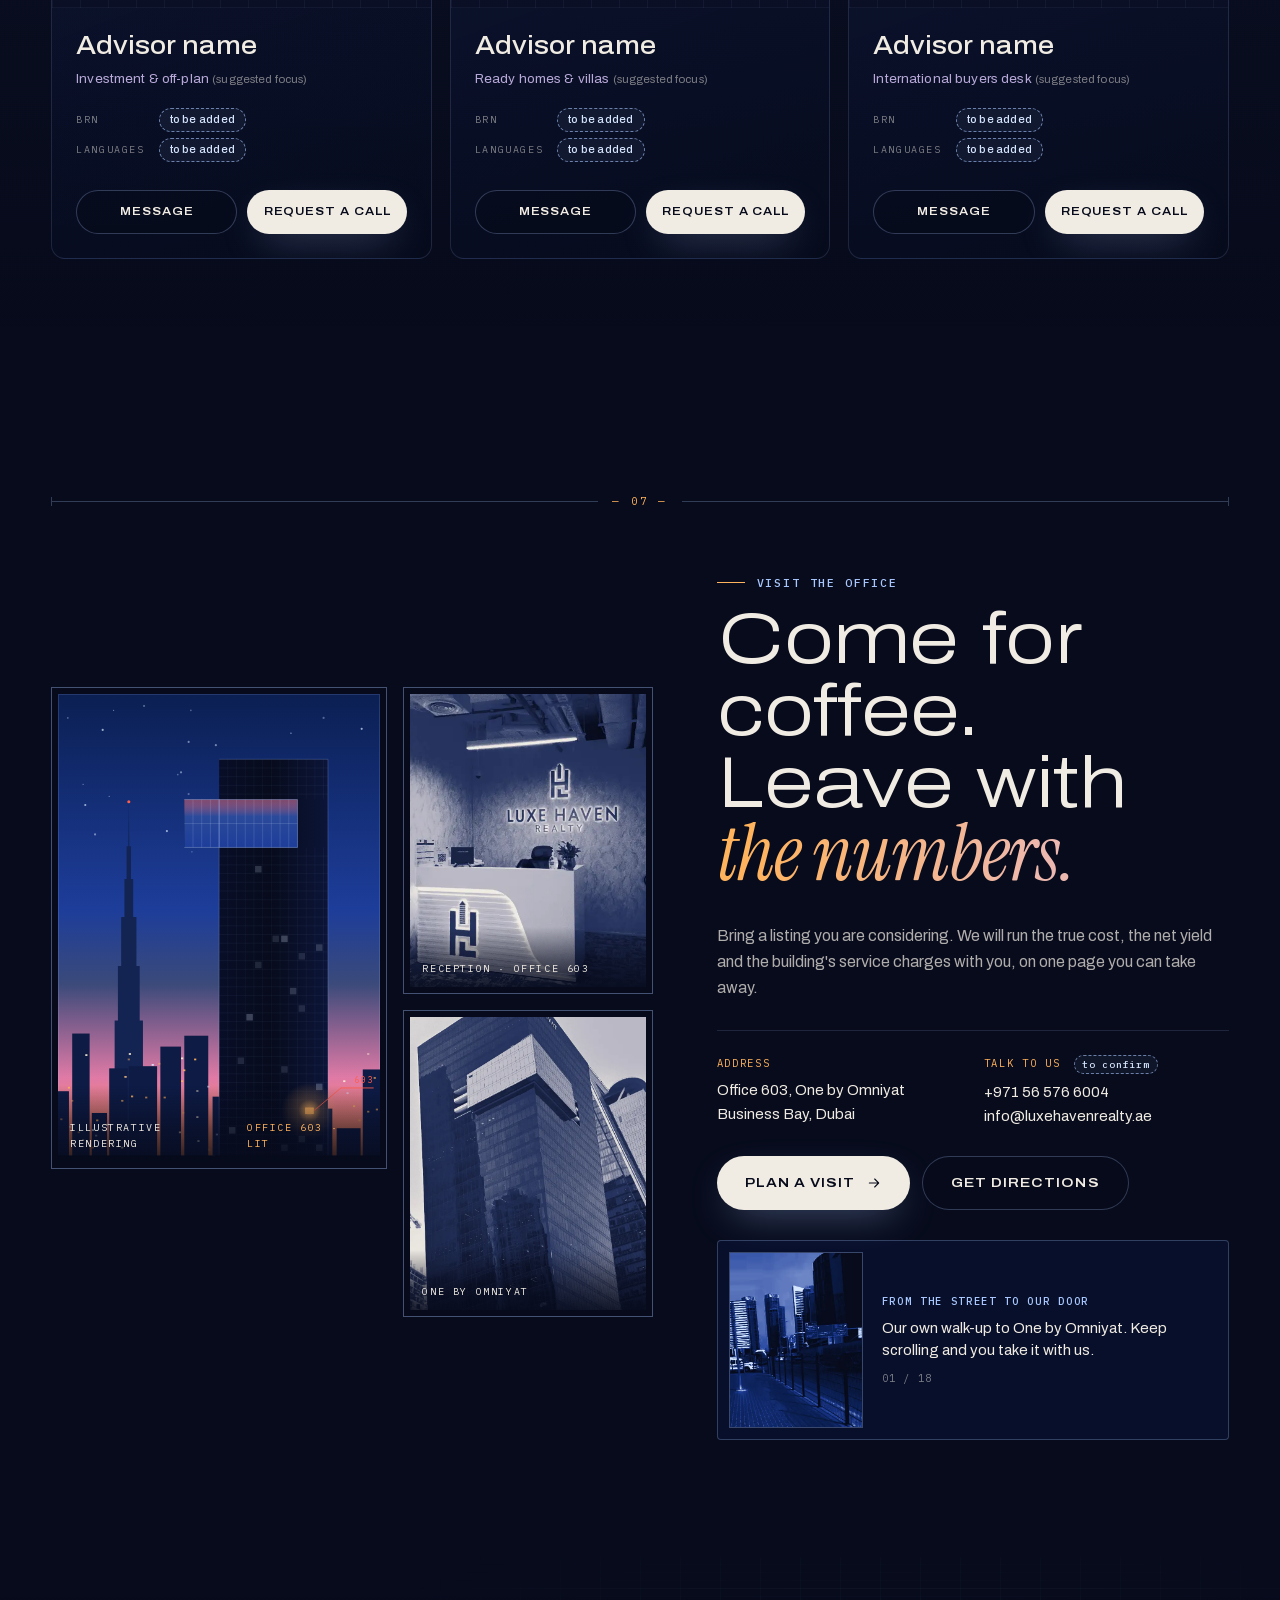
==== commit b0a2ad23: "WIP snapshot: AS BUILT after second look pass (603 moment, night windows) Co-Authored-By: Claude Opu" ====
--- a/index.html
+++ b/index.html
@@ -5,17 +5,19 @@
 <meta name="viewport" content="width=device-width, initial-scale=1">
 <title>Luxe Haven Realty · Buy in Dubai with the full picture</title>
 <meta name="description" content="Luxe Haven Realty, Business Bay. True all-in purchase costs, net yields, off-plan due diligence and community data, so you buy in Dubai with the full picture.">
-<meta name="theme-color" content="#0a0b10">
+<meta name="theme-color" content="#070B1C">
 <meta name="robots" content="noindex">
 <meta property="og:title" content="Luxe Haven Realty · Buy in Dubai with the full picture">
 <meta property="og:description" content="Luxe Haven Realty, Business Bay. True all-in purchase costs, net yields, off-plan due diligence and community data, so you buy in Dubai with the full picture.">
 <meta property="og:type" content="website">
 <link rel="icon" href="assets/img/favicon.svg" type="image/svg+xml">
-<link rel="preconnect" href="https://fonts.googleapis.com">
-<link rel="preconnect" href="https://fonts.gstatic.com" crossorigin>
-<link href="https://fonts.googleapis.com/css2?family=Cormorant+Garamond:ital,wght@0,300;0,400;0,500;0,600;1,300;1,400&family=Manrope:wght@300;400;500;600;700;800&display=swap" rel="stylesheet">
-<link rel="stylesheet" href="assets/css/site.css?v=20261017-4">
+<link rel="preload" href="assets/fonts/archivo-var-latin.woff2" as="font" type="font/woff2" crossorigin>
+<link rel="preload" href="assets/fonts/instrument-serif-italic-latin.woff2" as="font" type="font/woff2" crossorigin>
+<link rel="stylesheet" href="assets/css/fonts.css?v=20261018-1">
+<link rel="stylesheet" href="assets/css/site.css?v=20261018-1">
 <!-- JOURNEY:HEAD:START (scene track owns) -->
+<link rel="stylesheet" href="assets/css/journey.css?v=20261019-m3">
+<link rel="modulepreload" href="assets/js/journey.js?v=20261019-m3">
 <!-- JOURNEY:HEAD:END -->
 <script>document.documentElement.classList.add('js');setTimeout(function(){if(!window.__lh)document.documentElement.classList.remove('js')},3500);</script>
 </head>
@@ -92,73 +94,120 @@
 <main id="main">
 <!-- ============ HERO · Dubai drawn in light ============ -->
 <!-- JOURNEY:START (scene track owns everything between these markers) -->
-<section class="hero" aria-label="Introduction">
-  <canvas class="hero__cv" aria-hidden="true"></canvas>
-  <div class="hero__glow" aria-hidden="true"></div>
-  <div class="hero__veil" aria-hidden="true"></div>
-  <div class="wrap hero__content">
-    <div class="hero__copy">
-      <p class="eyebrow hero__eyebrow"><span><span class="hide-sm"><em>Luxe Haven Realty</em>&nbsp;·&nbsp;</span><span class="nowrap">Business Bay, Dubai</span></span></p>
-      <h1 class="hero__title" data-split="chars"><span class="line"><span>Buy in Dubai with</span></span><span class="line"><span>the <em>full picture.</em></span></span></h1>
-      <p class="hero__sub">Every fee, the yield you actually keep, and the developer's real track record, before you commit. Then an advisor who answers, in your language.</p>
-      <div class="hero__ctas">
-        <a href="true-cost-calculator.html" class="btn btn--solid magnetic"><span>Calculate your true cost</span><svg aria-hidden="true"><use href="#i-arrow"/></svg></a>
-        <button type="button" class="btn btn--ghost magnetic" data-nyla-open><span>Talk to an advisor</span></button>
-      </div>
-      <ul class="hero__proof">
-        <li>RERA-regulated brokerage</li>
-        <li>Fees updated Oct 2026</li>
-        <li>Golden Visa guidance</li>
-      </ul>
-    </div>
-  </div>
-  <div class="hero__scroll" aria-hidden="true"><span>Scroll</span><i></i></div>
-  <div class="hero__caption" aria-hidden="true"><p>Office 603 · One by Omniyat<span class="hide-sm"> · Business Bay</span></p><small>Your haven starts here.</small></div>
+<canvas class="stage" aria-hidden="true"></canvas>
+<section class="journey" id="journey" aria-label="From plan to lights" data-ch="01">
+  <picture class="journey__poster" aria-hidden="true"><source media="(max-width:760px)" srcset="assets/img/journey/poster-pre-m.webp" type="image/webp"><img src="assets/img/journey/poster-pre-d.webp" alt="" width="1600" height="900" fetchpriority="high" decoding="async"></picture>
+  <div class="journey__chapters">
+    <article class="ch ch--01 is-live" data-ch="01" aria-labelledby="ch01-h">
+      <picture class="ch__poster jposter" data-k="pre" aria-hidden="true"><source media="(max-width:760px)" srcset="assets/img/journey/poster-pre-m.webp" type="image/webp"><img src="assets/img/journey/poster-pre-d.webp" alt="" width="1600" height="900" loading="lazy" decoding="async"></picture>
+      <div class="ch__in">
+        <p class="ch__eyebrow">Office 603 · One by Omniyat · Business Bay</p>
+        <h1 id="ch01-h" class="ch__title"><span class="ch__serif">Buy in Dubai with</span> <span class="ch__display">The full picture.</span></h1>
+        <p class="ch__body">Every fee, the yield you actually keep, and the developer's real track record, before you commit. Then an advisor who answers, in your language.</p>
+        <div class="ch__ctas">
+          <a href="true-cost-calculator.html" class="btn btn--solid magnetic"><span>Calculate your true cost</span><svg aria-hidden="true"><use href="#i-arrow"/></svg></a>
+          <button type="button" class="btn btn--ghost magnetic" data-nyla-open><span>Talk to an advisor</span></button>
+        </div>
+      </div>
+    </article>
+    <article class="ch ch--02" data-ch="02" aria-labelledby="ch02-h">
+      <picture class="ch__poster jposter" data-k="02" aria-hidden="true"><source media="(max-width:760px)" srcset="assets/img/journey/poster-02-m.webp" type="image/webp"><img src="assets/img/journey/poster-02-d.webp" alt="" width="1600" height="900" loading="lazy" decoding="async"></picture>
+      <div class="ch__in">
+        <p class="ch__label">02 · Structure</p>
+        <h2 id="ch02-h" class="ch__title"><span class="ch__serif">Every launch starts as a white model.</span> <span class="ch__display">We read the city around it.</span></h2>
+        <p class="ch__body">Access, supply nearby, the developer's delivery record. Our Off-plan Scorecard asks what a sales-gallery model can't show.</p>
+        <div class="ch__ctas">
+          <a href="off-plan-scorecard.html" class="btn btn--solid magnetic"><span>Score an off-plan project</span><svg aria-hidden="true"><use href="#i-arrow"/></svg></a>
+        </div>
+      </div>
+    </article>
+    <article class="ch ch--03" data-ch="03" aria-labelledby="ch03-h">
+      <picture class="ch__poster jposter" data-k="03" aria-hidden="true"><source media="(max-width:760px)" srcset="assets/img/journey/poster-03-m.webp" type="image/webp"><img src="assets/img/journey/poster-03-d.webp" alt="" width="1600" height="900" loading="lazy" decoding="async"></picture>
+      <div class="ch__in">
+        <p class="ch__label">03 · Handover</p>
+        <h2 id="ch03-h" class="ch__title"><span class="ch__serif">The model is the <em class="ch__acc">promise.</em></span> <span class="ch__display">The city is the proof.</span></h2>
+        <p class="ch__body">Our market report reads the numbers behind the skyline, in plain language.</p>
+        <div class="ch__ctas">
+          <a href="market-report.html" class="btn btn--solid magnetic"><span>Read the market report</span><svg aria-hidden="true"><use href="#i-arrow"/></svg></a>
+        </div>
+      </div>
+    </article>
+    <article class="ch ch--04" data-ch="04" aria-labelledby="ch04-h">
+      <picture class="ch__poster jposter" data-k="04" aria-hidden="true"><source media="(max-width:760px)" srcset="assets/img/journey/poster-04-m.webp" type="image/webp"><img src="assets/img/journey/poster-04-d.webp" alt="" width="1600" height="900" loading="lazy" decoding="async"></picture>
+      <div class="ch__in">
+        <p class="ch__label">04 · Last light · Business Bay</p>
+        <p class="ch__readout">Sunset in Business Bay today · about <b data-sunset>17:44</b></p>
+        <h2 id="ch04-h" class="ch__title"><span class="ch__serif">Brochures are shot at golden hour.</span> <span class="ch__display">We show you the rest.</span></h2>
+        <p class="ch__body">Service charges, transfer fees and payment plans, on one page, before we show you the view.</p>
+        <div class="ch__ctas">
+          <a href="true-cost-calculator.html" class="btn btn--solid magnetic"><span>See every fee</span><svg aria-hidden="true"><use href="#i-arrow"/></svg></a>
+          <a href="business-bay.html" class="ch__link">Business Bay guide</a>
+        </div>
+      </div>
+    </article>
+    <article class="ch ch--05" data-ch="05" aria-labelledby="ch05-h">
+      <div class="ch__in">
+        <div class="ch__beat ch__beat--a">
+          <picture class="ch__poster jposter" data-k="05" aria-hidden="true"><source media="(max-width:760px)" srcset="assets/img/journey/poster-05-m.webp" type="image/webp"><img src="assets/img/journey/poster-05-d.webp" alt="" width="1600" height="900" loading="lazy" decoding="async"></picture>
+          <p class="ch__label">05 · Lights on</p>
+          <h2 id="ch05-h" class="ch__title"><span class="ch__serif">Our light is on.</span> <span class="ch__display">Come up to 603.</span></h2>
+          <p class="ch__body">Office 603, One by Omniyat, Business Bay. Coffee, and a straight answer on any project in the city.</p>
+          <p class="vh">The first lit window is Office 603, One by Omniyat.</p>
+          <div class="ch__ctas">
+            <a href="#office" class="btn btn--solid magnetic"><span>Plan a visit</span><svg aria-hidden="true"><use href="#i-arrow"/></svg></a>
+            <a href="https://www.google.com/maps/search/?api=1&amp;query=One%20by%20Omniyat%2C%20Business%20Bay%2C%20Dubai" class="btn btn--ghost magnetic" target="_blank" rel="noopener"><span>Get directions</span></a>
+          </div>
+        </div>
+        <div class="ch__beat ch__beat--b">
+          <picture class="ch__poster jposter" data-k="05b" aria-hidden="true"><source media="(max-width:760px)" srcset="assets/img/journey/poster-05b-m.webp" type="image/webp"><img src="assets/img/journey/poster-05b-d.webp" alt="" width="1600" height="900" loading="lazy" decoding="async"></picture>
+          <p class="ch__label">05 · Lights on</p>
+          <h3 class="ch__title"><span class="ch__display">Pick a skyline.</span> <span class="ch__serif">We'll bring the numbers.</span></h3>
+          <div class="ch__chips">
+            <button type="button" class="ch__chip" data-nyla-open data-nyla-ctx="Downtown Dubai">Downtown</button>
+            <a href="business-bay.html" class="ch__chip">Business Bay</a>
+            <button type="button" class="ch__chip" data-nyla-open data-nyla-ctx="Dubai Marina">Dubai Marina</button>
+            <button type="button" class="ch__chip" data-nyla-open data-nyla-ctx="Palm Jumeirah">Palm Jumeirah</button>
+          </div>
+          <div class="ch__ctas">
+            <button type="button" class="btn btn--ghost magnetic" data-nyla-open><span>Ask about an area</span></button>
+          </div>
+          <p class="ch__micro">NYLA is a simulated preview.</p>
+        </div>
+      </div>
+    </article>
+    <article class="ch ch--06" data-ch="06" aria-labelledby="ch06-h">
+      <picture class="ch__poster jposter" data-k="06" aria-hidden="true"><source media="(max-width:760px)" srcset="assets/img/journey/poster-06-m.webp" type="image/webp"><img src="assets/img/journey/poster-06-d.webp" alt="" width="1600" height="900" loading="lazy" decoding="async"></picture>
+      <div class="ch__in">
+        <p class="ch__label">06 · As built</p>
+        <h2 id="ch06-h" class="ch__title"><span class="ch__serif">From plan to keys.</span> <span class="ch__display">As built.</span></h2>
+        <p class="ch__body">Seven names we know floor by floor. Scroll on.</p>
+        <div class="ch__ctas">
+          <a href="#projects" class="btn btn--solid magnetic"><span>Signature projects</span><svg aria-hidden="true" style="transform:rotate(90deg)"><use href="#i-arrow"/></svg></a>
+        </div>
+      </div>
+    </article>
+  </div>
+  <nav class="journey__rail" aria-label="Journey chapters">
+    <button type="button" aria-current="step"><span>Plan</span>01</button>
+    <button type="button"><span>Structure</span>02</button>
+    <button type="button"><span>Handover</span>03</button>
+    <button type="button"><span>Last light</span>04</button>
+    <button type="button"><span>Lights on</span>05</button>
+    <button type="button"><span>As built</span>06</button>
+  </nav>
+  <div class="journey__titleblock" aria-hidden="true">
+    <span class="tb__h">Luxe Haven Realty</span>
+    <span data-dwg>DWG 01 · Site plan</span><span>Downtown · Business Bay</span>
+    <span>Illustrative · not to scale</span><span>Status: <b data-status>Proposed</b></span>
+  </div>
+  <div class="journey__labels" aria-hidden="true"></div>
+  <a class="journey__skip" href="#projects">Skip to projects</a>
+  <p class="journey__caption">Illustrative rendering, built in code · not to scale</p>
 </section>
 <!-- JOURNEY:END -->
 
-<!-- ============ TRUST WALL ============ -->
-<section class="trust" aria-labelledby="trust-h">
-  <h2 id="trust-h" class="sr-only">Verify Luxe Haven Realty</h2>
-  <div class="wrap">
-    <div class="trust__grid">
-      <div class="trust__item" data-reveal>
-        <svg aria-hidden="true"><use href="#i-shield"/></svg>
-        <h3>RERA-regulated brokerage</h3>
-        <p>Licensed with the Dubai Land Department's Real Estate Regulatory Agency. <span class="ph">Status to confirm</span></p>
-      </div>
-      <div class="trust__item" data-reveal>
-        <svg aria-hidden="true"><use href="#i-id"/></svg>
-        <h3>Office registration (ORN)</h3>
-        <p><span class="ph">ORN: to be added</span></p>
-      </div>
-      <div class="trust__item" data-reveal>
-        <svg aria-hidden="true"><use href="#i-users"/></svg>
-        <h3>Advisor BRNs</h3>
-        <p>Shown on every advisor profile. <span class="ph">BRN: to be added</span></p>
-      </div>
-      <div class="trust__item" data-reveal>
-        <div class="qr" aria-hidden="true"><svg><use href="#i-qr"/></svg></div>
-        <h3>Trakheesi permit QR</h3>
-        <p>On every listing ad, scannable to the official permit. <span class="ph">QR placeholder</span></p>
-      </div>
-      <div class="trust__item" data-reveal>
-        <svg aria-hidden="true"><use href="#i-phone"/></svg>
-        <h3>Verify us on Dubai REST</h3>
-        <p>Check our broker and office records in the official DLD app. <a class="ulink" href="https://dubailand.gov.ae/en/" target="_blank" rel="noopener">Dubai Land <span class="nowrap">Department&nbsp;↗</span></a></p>
-      </div>
-      <div class="trust__item" data-reveal>
-        <div class="trust__stars" aria-hidden="true"><svg><use href="#i-star"/></svg><svg><use href="#i-star"/></svg><svg><use href="#i-star"/></svg><svg><use href="#i-star"/></svg><svg><use href="#i-star"/></svg></div>
-        <h3>Google rating</h3>
-        <p><span class="ph">Shown live once connected</span></p>
-      </div>
-    </div>
-  </div>
-  <p class="trust__note">Details marked with dashed tags are supplied by the brokerage before launch.</p>
-</section>
-
-<!-- ============ SIGNATURE PROJECTS (pinned horizontal showcase) ============ -->
-<section class="show" id="projects" aria-labelledby="show-h" data-bg="#07080c">
+<!-- ============ SIGNATURE PROJECTS (pinned horizontal showcase over the night map) ============ -->
+<section class="show hour-show" id="projects" aria-labelledby="show-h" data-bg="#070B1C">
   <div class="wrap show__head">
     <div>
       <p class="eyebrow">Signature projects</p>
@@ -166,132 +215,205 @@
     </div>
     <div class="show__hint" data-reveal>
       <span class="show__scrollhint">Scroll to explore <i></i></span>
-      <span>7 panels · renders to follow</span>
+      <span>7 projects · line drawings</span>
     </div>
   </div>
   <div class="show__pin">
     <div class="show__track">
-      <article class="panel" style="--pa:rgba(201,164,106,.34);--pb:rgba(60,90,150,.3)">
-        <div class="panel__bg" aria-hidden="true"></div><div class="panel__light" aria-hidden="true"></div>
-        <svg class="panel__tower" viewBox="0 0 400 700" aria-hidden="true"><path class="gr" d="M0 690 H400"/><path class="ol" d="M20 690 L20 520 L80 520 L80 440 L140 440 L140 370 Q200 322 260 370 L260 440 L320 440 L320 520 L380 520 L380 690"/><path class="fl" d="M20 560 H80 M20 600 H80 M20 640 H80 M80 480 H140 M80 520 H140 M140 410 Q200 372 260 410 M140 450 Q200 418 260 450 M260 480 H320 M320 560 H380 M320 600 H380 M320 640 H380 M140 500 H260 M140 560 H260 M140 620 H260"/></svg>
-        <span class="panel__tag">Featured project</span>
+      <article class="panel">
+        <header class="panel__tb" aria-hidden="true"><span><b>PRJ 01</b></span><span>Azizi · Palm Jumeirah</span><span>Featured</span></header>
+        <div class="panel__bg" aria-hidden="true"></div>
+        <span class="panel__idx num" aria-hidden="true">01</span>
+        <svg class="panel__tower" viewBox="0 0 400 700" aria-hidden="true"><defs><mask id="mk1" maskUnits="userSpaceOnUse" x="-40" y="-20" width="480" height="740"><rect class="mr" x="-40" y="-20" width="480" height="720" fill="#fff"/></mask></defs><path class="ht" d="M12 690 l-9 9 M30 690 l-9 9 M48 690 l-9 9 M66 690 l-9 9 M84 690 l-9 9 M102 690 l-9 9 M120 690 l-9 9 M138 690 l-9 9 M156 690 l-9 9 M174 690 l-9 9 M192 690 l-9 9 M210 690 l-9 9 M228 690 l-9 9 M246 690 l-9 9 M264 690 l-9 9 M282 690 l-9 9 M300 690 l-9 9 M318 690 l-9 9 M336 690 l-9 9 M354 690 l-9 9 M372 690 l-9 9 M390 690 l-9 9"/><path class="gr" d="M0 690 H400"/><path class="sil" d="M20 690 L20 520 L80 520 L80 440 L140 440 L140 370 Q200 322 260 370 L260 440 L320 440 L320 520 L380 520 L380 690 Z"/><g mask="url(#mk1)"><path class="ax" d="M200 330 V690"/><path class="mul" d="M80 520 V690 M320 520 V690 M140 440 V690 M260 440 V690"/><path class="ol" d="M20 690 L20 520 L80 520 L80 440 L140 440 L140 370 Q200 322 260 370 L260 440 L320 440 L320 520 L380 520 L380 690"/><path class="dim" d="M396 690 V346 M389 690 H403 M389 346 H403 M392 354 L396 346 L400 354 M392 682 L396 690 L400 682"/><text x="386" y="362" text-anchor="end">TOP</text><text x="386" y="684" text-anchor="end">GL</text></g><g class="fls"><path class="fl" d="M20 650 H380"/><path class="fl" d="M20 610 H380"/><path class="fl" d="M20 570 H380"/><path class="fl" d="M80 490 H320"/><path class="fl" d="M140 415 H260"/><path class="fl" d="M150 392 Q200 356 250 392"/></g></svg>
         <div class="panel__body">
-          <span class="panel__idx num">01</span>
-          <p class="panel__dev">Azizi · Palm Jumeirah</p>
+          <p class="panel__dev">Azizi</p>
           <h3 class="panel__name">Mina <em>by Azizi</em></h3>
-          <ul class="panel__facts"><li>Palm Jumeirah</li><li>Waterfront residences</li><li>Brochure on request</li></ul>
+          <p class="panel__loc panel__loc--pin">Palm Jumeirah</p>
+          <ul class="panel__facts"><li>Waterfront residences</li><li>Brochure on request</li></ul>
           <button type="button" class="btn btn--ghost btn--sm panel__cta" data-nyla-open data-nyla-ctx="Mina by Azizi, Palm Jumeirah" data-cursor="Chat"><span>Request brochure</span></button>
         </div>
       </article>
-      <article class="panel" style="--pa:rgba(227,197,138,.3);--pb:rgba(120,70,60,.26)">
-        <div class="panel__bg" aria-hidden="true"></div><div class="panel__light" aria-hidden="true"></div>
-        <svg class="panel__tower" viewBox="0 0 400 700" aria-hidden="true"><path class="gr" d="M0 690 H400"/><path class="ol" d="M120 690 L120 160 L280 96 L280 690 M200 128 L200 40"/><path class="fl" d="M120 220 L280 156 M120 280 L280 216 M120 340 L280 276 M120 400 L280 336 M120 460 L280 396 M120 520 L280 456 M120 580 L280 516 M120 640 L280 576 M160 144 V690"/></svg>
-        <span class="panel__tag">Featured project</span>
+      <article class="panel">
+        <header class="panel__tb" aria-hidden="true"><span><b>PRJ 02</b></span><span>Binghatti · Dubai</span><span>Featured</span></header>
+        <div class="panel__bg" aria-hidden="true"></div>
+        <span class="panel__idx num" aria-hidden="true">02</span>
+        <svg class="panel__tower" viewBox="0 0 400 700" aria-hidden="true"><defs><mask id="mk2" maskUnits="userSpaceOnUse" x="-40" y="-20" width="480" height="740"><rect class="mr" x="-40" y="-20" width="480" height="720" fill="#fff"/></mask></defs><path class="ht" d="M12 690 l-9 9 M30 690 l-9 9 M48 690 l-9 9 M66 690 l-9 9 M84 690 l-9 9 M102 690 l-9 9 M120 690 l-9 9 M138 690 l-9 9 M156 690 l-9 9 M174 690 l-9 9 M192 690 l-9 9 M210 690 l-9 9 M228 690 l-9 9 M246 690 l-9 9 M264 690 l-9 9 M282 690 l-9 9 M300 690 l-9 9 M318 690 l-9 9 M336 690 l-9 9 M354 690 l-9 9 M372 690 l-9 9 M390 690 l-9 9"/><path class="gr" d="M0 690 H400"/><path class="sil" d="M120 690 L120 160 L280 96 L280 690 Z"/><g mask="url(#mk2)"><path class="ax" d="M200 30 V690"/><path class="mul" d="M160 144 V690 M240 112 V690"/><path class="ol" d="M120 690 L120 160 L280 96 L280 690 M200 128 L200 40"/><path class="dim" d="M40 690 V40 M33 690 H47 M33 40 H47 M36 48 L40 40 L44 48 M36 682 L40 690 L44 682"/><text x="50" y="56" text-anchor="start">TOP</text><text x="50" y="684" text-anchor="start">GL</text></g><g class="fls"><path class="fl" d="M120 668 L280 604"/><path class="fl" d="M120 630 L280 566"/><path class="fl" d="M120 592 L280 528"/><path class="fl" d="M120 554 L280 490"/><path class="fl" d="M120 516 L280 452"/><path class="fl" d="M120 478 L280 414"/><path class="fl" d="M120 440 L280 376"/><path class="fl" d="M120 402 L280 338"/><path class="fl" d="M120 364 L280 300"/><path class="fl" d="M120 326 L280 262"/><path class="fl" d="M120 288 L280 224"/><path class="fl" d="M120 250 L280 186"/><path class="fl" d="M120 212 L280 148"/></g></svg>
         <div class="panel__body">
-          <span class="panel__idx num">02</span>
           <p class="panel__dev">Binghatti</p>
           <h3 class="panel__name">Binghatti <em>Luxuria</em></h3>
-          <ul class="panel__facts"><li>Dubai</li><li>Residences</li><li>Brochure on request</li></ul>
+          <p class="panel__loc">Projects across Dubai</p>
+          <ul class="panel__facts"><li>Residences</li><li>Brochure on request</li></ul>
           <button type="button" class="btn btn--ghost btn--sm panel__cta" data-nyla-open data-nyla-ctx="Binghatti Luxuria" data-cursor="Chat"><span>Request brochure</span></button>
         </div>
       </article>
-      <article class="panel" style="--pa:rgba(201,164,106,.3);--pb:rgba(70,80,130,.3)">
-        <div class="panel__bg" aria-hidden="true"></div><div class="panel__light" aria-hidden="true"></div>
-        <svg class="panel__tower" viewBox="0 0 400 700" aria-hidden="true"><path class="gr" d="M0 690 H400"/><path class="ol" d="M90 690 L90 480 L60 480 L60 330 L110 330 L110 200 L80 200 L80 80 L240 80 L240 200 L300 200 L300 330 L270 330 L270 480 L320 480 L320 690"/><path class="fl" d="M80 130 H240 M80 170 H240 M110 245 H300 M110 290 H300 M60 375 H270 M60 425 H270 M90 530 H320 M90 585 H320 M90 640 H320 M160 80 V690"/></svg>
-        <span class="panel__tag">Featured project</span>
+      <article class="panel">
+        <header class="panel__tb" aria-hidden="true"><span><b>PRJ 03</b></span><span>Binghatti · Dubai</span><span>Featured</span></header>
+        <div class="panel__bg" aria-hidden="true"></div>
+        <span class="panel__idx num" aria-hidden="true">03</span>
+        <svg class="panel__tower" viewBox="0 0 400 700" aria-hidden="true"><defs><mask id="mk3" maskUnits="userSpaceOnUse" x="-40" y="-20" width="480" height="740"><rect class="mr" x="-40" y="-20" width="480" height="720" fill="#fff"/></mask></defs><path class="ht" d="M12 690 l-9 9 M30 690 l-9 9 M48 690 l-9 9 M66 690 l-9 9 M84 690 l-9 9 M102 690 l-9 9 M120 690 l-9 9 M138 690 l-9 9 M156 690 l-9 9 M174 690 l-9 9 M192 690 l-9 9 M210 690 l-9 9 M228 690 l-9 9 M246 690 l-9 9 M264 690 l-9 9 M282 690 l-9 9 M300 690 l-9 9 M318 690 l-9 9 M336 690 l-9 9 M354 690 l-9 9 M372 690 l-9 9 M390 690 l-9 9"/><path class="gr" d="M0 690 H400"/><path class="sil" d="M90 690 L90 480 L60 480 L60 330 L110 330 L110 200 L80 200 L80 80 L240 80 L240 200 L300 200 L300 330 L270 330 L270 480 L320 480 L320 690 Z"/><g mask="url(#mk3)"><path class="ax" d="M190 60 V690"/><path class="mul" d="M160 80 V690"/><path class="ol" d="M90 690 L90 480 L60 480 L60 330 L110 330 L110 200 L80 200 L80 80 L240 80 L240 200 L300 200 L300 330 L270 330 L270 480 L320 480 L320 690"/><path class="dim" d="M352 690 V80 M345 690 H359 M345 80 H359 M348 88 L352 80 L356 88 M348 682 L352 690 L356 682"/><text x="342" y="96" text-anchor="end">TOP</text><text x="342" y="684" text-anchor="end">GL</text></g><g class="fls"><path class="fl" d="M90 648 H320"/><path class="fl" d="M90 606 H320"/><path class="fl" d="M90 564 H320"/><path class="fl" d="M90 522 H320"/><path class="fl" d="M60 446 H270"/><path class="fl" d="M60 414 H270"/><path class="fl" d="M60 372 H270"/><path class="fl" d="M110 287 H300"/><path class="fl" d="M110 243 H300"/><path class="fl" d="M80 160 H240"/><path class="fl" d="M80 120 H240"/></g></svg>
         <div class="panel__body">
-          <span class="panel__idx num">03</span>
           <p class="panel__dev">Binghatti</p>
           <h3 class="panel__name">Binghatti <em>Etherea</em></h3>
-          <ul class="panel__facts"><li>Dubai</li><li>Residences</li><li>Brochure on request</li></ul>
+          <p class="panel__loc">Projects across Dubai</p>
+          <ul class="panel__facts"><li>Residences</li><li>Brochure on request</li></ul>
           <button type="button" class="btn btn--ghost btn--sm panel__cta" data-nyla-open data-nyla-ctx="Binghatti Etherea" data-cursor="Chat"><span>Request brochure</span></button>
         </div>
       </article>
-      <article class="panel" style="--pa:rgba(227,197,138,.34);--pb:rgba(90,70,120,.26)">
-        <div class="panel__bg" aria-hidden="true"></div><div class="panel__light" aria-hidden="true"></div>
-        <svg class="panel__tower" viewBox="0 0 400 700" aria-hidden="true"><path class="gr" d="M0 690 H400"/><path class="ol" d="M60 690 L60 560 L90 560 L90 430 L120 430 L120 300 L150 300 L150 180 L180 180 L180 90 L200 8 L220 90 L220 180 L250 180 L250 300 L280 300 L280 430 L310 430 L310 560 L340 560 L340 690"/><path class="fl" d="M200 90 V690 M90 620 H310 M120 500 H280 M150 380 H250 M180 240 H220 M60 650 H340 M120 470 H280 M150 340 H250"/></svg>
-        <span class="panel__tag">Developer partner</span>
+      <article class="panel">
+        <header class="panel__tb" aria-hidden="true"><span><b>PRJ 04</b></span><span>Emaar</span><span>Partner</span></header>
+        <div class="panel__bg" aria-hidden="true"></div>
+        <span class="panel__idx num" aria-hidden="true">04</span>
+        <svg class="panel__tower" viewBox="0 0 400 700" aria-hidden="true"><defs><mask id="mk4" maskUnits="userSpaceOnUse" x="-40" y="-20" width="480" height="740"><rect class="mr" x="-40" y="-20" width="480" height="720" fill="#fff"/></mask></defs><path class="ht" d="M12 690 l-9 9 M30 690 l-9 9 M48 690 l-9 9 M66 690 l-9 9 M84 690 l-9 9 M102 690 l-9 9 M120 690 l-9 9 M138 690 l-9 9 M156 690 l-9 9 M174 690 l-9 9 M192 690 l-9 9 M210 690 l-9 9 M228 690 l-9 9 M246 690 l-9 9 M264 690 l-9 9 M282 690 l-9 9 M300 690 l-9 9 M318 690 l-9 9 M336 690 l-9 9 M354 690 l-9 9 M372 690 l-9 9 M390 690 l-9 9"/><path class="gr" d="M0 690 H400"/><path class="sil" d="M60 690 L60 560 L90 560 L90 430 L120 430 L120 300 L150 300 L150 180 L180 180 L180 90 L200 8 L220 90 L220 180 L250 180 L250 300 L280 300 L280 430 L310 430 L310 560 L340 560 L340 690 Z"/><g mask="url(#mk4)"><path class="ax" d="M200 0 V690"/><path class="ol" d="M60 690 L60 560 L90 560 L90 430 L120 430 L120 300 L150 300 L150 180 L180 180 L180 90 L200 8 L220 90 L220 180 L250 180 L250 300 L280 300 L280 430 L310 430 L310 560 L340 560 L340 690"/><path class="dim" d="M378 690 V8 M371 690 H385 M371 8 H385 M374 16 L378 8 L382 16 M374 682 L378 690 L382 682"/><text x="368" y="24" text-anchor="end">TOP</text><text x="368" y="684" text-anchor="end">GL</text></g><g class="fls"><path class="fl" d="M60 652 H340"/><path class="fl" d="M60 614 H340"/><path class="fl" d="M90 522 H310"/><path class="fl" d="M90 476 H310"/><path class="fl" d="M120 392 H280"/><path class="fl" d="M120 346 H280"/><path class="fl" d="M150 262 H250"/><path class="fl" d="M150 220 H250"/><path class="fl" d="M180 136 H220"/></g></svg>
         <div class="panel__body">
-          <span class="panel__idx num">04</span>
           <p class="panel__dev">Emaar</p>
           <h3 class="panel__name">Emaar <em>Properties</em></h3>
-          <ul class="panel__facts"><li>Off-plan and ready</li><li>Payment plans by launch</li><li>Scorecard on request</li></ul>
+          <p class="panel__loc">Projects across Dubai</p>
+          <ul class="panel__facts"><li>Off-plan and ready</li><li>Scorecard on request</li></ul>
           <button type="button" class="btn btn--ghost btn--sm panel__cta" data-nyla-open data-nyla-ctx="Emaar projects" data-cursor="Chat"><span>Request brochure</span></button>
         </div>
       </article>
-      <article class="panel" style="--pa:rgba(201,164,106,.3);--pb:rgba(130,60,70,.26)">
-        <div class="panel__bg" aria-hidden="true"></div><div class="panel__light" aria-hidden="true"></div>
-        <svg class="panel__tower" viewBox="0 0 400 700" aria-hidden="true"><path class="gr" d="M0 690 H400"/><path class="ol" d="M110 690 C90 520 170 420 130 250 C110 170 150 100 180 60 L250 60 C280 120 300 200 270 290 C240 400 320 520 290 690"/><path class="fl" d="M112 600 Q200 578 290 600 M120 500 Q200 468 298 500 M136 400 Q200 372 284 400 M130 300 Q200 280 276 300 M150 200 Q210 180 282 200 M168 120 Q215 100 266 120 M200 60 C 190 200 230 420 200 690"/></svg>
-        <span class="panel__tag">Developer partner</span>
+      <article class="panel">
+        <header class="panel__tb" aria-hidden="true"><span><b>PRJ 05</b></span><span>Damac</span><span>Partner</span></header>
+        <div class="panel__bg" aria-hidden="true"></div>
+        <span class="panel__idx num" aria-hidden="true">05</span>
+        <svg class="panel__tower" viewBox="0 0 400 700" aria-hidden="true"><defs><mask id="mk5" maskUnits="userSpaceOnUse" x="-40" y="-20" width="480" height="740"><rect class="mr" x="-40" y="-20" width="480" height="720" fill="#fff"/></mask></defs><path class="ht" d="M12 690 l-9 9 M30 690 l-9 9 M48 690 l-9 9 M66 690 l-9 9 M84 690 l-9 9 M102 690 l-9 9 M120 690 l-9 9 M138 690 l-9 9 M156 690 l-9 9 M174 690 l-9 9 M192 690 l-9 9 M210 690 l-9 9 M228 690 l-9 9 M246 690 l-9 9 M264 690 l-9 9 M282 690 l-9 9 M300 690 l-9 9 M318 690 l-9 9 M336 690 l-9 9 M354 690 l-9 9 M372 690 l-9 9 M390 690 l-9 9"/><path class="gr" d="M0 690 H400"/><path class="sil" d="M110 690 C90 520 170 420 130 250 C110 170 150 100 180 60 L250 60 C280 120 300 200 270 290 C240 400 320 520 290 690 Z"/><g mask="url(#mk5)"><path class="ax" d="M215 40 V690"/><path class="mul" d="M200 60 C190 200 230 420 200 690"/><path class="ol" d="M110 690 C90 520 170 420 130 250 C110 170 150 100 180 60 L250 60 C280 120 300 200 270 290 C240 400 320 520 290 690"/><path class="dim" d="M352 690 V60 M345 690 H359 M345 60 H359 M348 68 L352 60 L356 68 M348 682 L352 690 L356 682"/><text x="342" y="76" text-anchor="end">TOP</text><text x="342" y="684" text-anchor="end">GL</text></g><g class="fls"><path class="fl" d="M112 640 Q200 622 292 640"/><path class="fl" d="M112 590 Q200 570 291 590"/><path class="fl" d="M116 540 Q200 516 293 540"/><path class="fl" d="M124 490 Q200 462 293 490"/><path class="fl" d="M134 440 Q200 414 280 440"/><path class="fl" d="M140 390 Q200 366 272 390"/><path class="fl" d="M140 340 Q200 318 268 340"/><path class="fl" d="M134 290 Q200 272 270 290"/><path class="fl" d="M130 240 Q205 222 280 240"/><path class="fl" d="M140 190 Q210 172 283 190"/><path class="fl" d="M156 140 Q212 122 276 140"/><path class="fl" d="M170 100 Q214 84 262 100"/></g></svg>
         <div class="panel__body">
-          <span class="panel__idx num">05</span>
           <p class="panel__dev">Damac</p>
           <h3 class="panel__name">Damac <em>Properties</em></h3>
-          <ul class="panel__facts"><li>Off-plan and ready</li><li>Payment plans by launch</li><li>Scorecard on request</li></ul>
+          <p class="panel__loc">Projects across Dubai</p>
+          <ul class="panel__facts"><li>Off-plan and ready</li><li>Scorecard on request</li></ul>
           <button type="button" class="btn btn--ghost btn--sm panel__cta" data-nyla-open data-nyla-ctx="Damac projects" data-cursor="Chat"><span>Request brochure</span></button>
         </div>
       </article>
-      <article class="panel" style="--pa:rgba(201,164,106,.32);--pb:rgba(50,90,110,.28)">
-        <div class="panel__bg" aria-hidden="true"></div><div class="panel__light" aria-hidden="true"></div>
-        <svg class="panel__tower" viewBox="0 0 400 700" aria-hidden="true"><path class="gr" d="M0 690 H400"/><path class="ol" d="M30 690 L30 600 L110 600 L110 120 L140 120 L140 70 L260 70 L260 120 L290 120 L290 600 L370 600 L370 690"/><path class="fl" d="M110 180 H290 M110 240 H290 M110 300 H290 M110 360 H290 M110 420 H290 M110 480 H290 M110 540 H290 M30 645 H110 M290 645 H370 M140 95 H260 M200 120 V600"/></svg>
-        <span class="panel__tag">Developer partner</span>
+      <article class="panel">
+        <header class="panel__tb" aria-hidden="true"><span><b>PRJ 06</b></span><span>Sobha</span><span>Partner</span></header>
+        <div class="panel__bg" aria-hidden="true"></div>
+        <span class="panel__idx num" aria-hidden="true">06</span>
+        <svg class="panel__tower" viewBox="0 0 400 700" aria-hidden="true"><defs><mask id="mk6" maskUnits="userSpaceOnUse" x="-40" y="-20" width="480" height="740"><rect class="mr" x="-40" y="-20" width="480" height="720" fill="#fff"/></mask></defs><path class="ht" d="M12 690 l-9 9 M30 690 l-9 9 M48 690 l-9 9 M66 690 l-9 9 M84 690 l-9 9 M102 690 l-9 9 M120 690 l-9 9 M138 690 l-9 9 M156 690 l-9 9 M174 690 l-9 9 M192 690 l-9 9 M210 690 l-9 9 M228 690 l-9 9 M246 690 l-9 9 M264 690 l-9 9 M282 690 l-9 9 M300 690 l-9 9 M318 690 l-9 9 M336 690 l-9 9 M354 690 l-9 9 M372 690 l-9 9 M390 690 l-9 9"/><path class="gr" d="M0 690 H400"/><path class="sil" d="M30 690 L30 600 L110 600 L110 120 L140 120 L140 70 L260 70 L260 120 L290 120 L290 600 L370 600 L370 690 Z"/><g mask="url(#mk6)"><path class="ax" d="M200 50 V690"/><path class="mul" d="M200 120 V600"/><path class="ol" d="M30 690 L30 600 L110 600 L110 120 L140 120 L140 70 L260 70 L260 120 L290 120 L290 600 L370 600 L370 690"/><path class="dim" d="M392 690 V70 M385 690 H399 M385 70 H399 M388 78 L392 70 L396 78 M388 682 L392 690 L396 682"/><text x="382" y="86" text-anchor="end">TOP</text><text x="382" y="684" text-anchor="end">GL</text></g><g class="fls"><path class="fl" d="M30 645 H370"/><path class="fl" d="M110 560 H290"/><path class="fl" d="M110 520 H290"/><path class="fl" d="M110 480 H290"/><path class="fl" d="M110 440 H290"/><path class="fl" d="M110 400 H290"/><path class="fl" d="M110 360 H290"/><path class="fl" d="M110 320 H290"/><path class="fl" d="M110 280 H290"/><path class="fl" d="M110 240 H290"/><path class="fl" d="M110 200 H290"/><path class="fl" d="M110 160 H290"/><path class="fl" d="M140 95 H260"/></g></svg>
         <div class="panel__body">
-          <span class="panel__idx num">06</span>
           <p class="panel__dev">Sobha</p>
           <h3 class="panel__name">Sobha <em>Realty</em></h3>
-          <ul class="panel__facts"><li>Off-plan and ready</li><li>Payment plans by launch</li><li>Scorecard on request</li></ul>
+          <p class="panel__loc">Projects across Dubai</p>
+          <ul class="panel__facts"><li>Off-plan and ready</li><li>Scorecard on request</li></ul>
           <button type="button" class="btn btn--ghost btn--sm panel__cta" data-nyla-open data-nyla-ctx="Sobha projects" data-cursor="Chat"><span>Request brochure</span></button>
         </div>
       </article>
-      <article class="panel" style="--pa:rgba(227,197,138,.36);--pb:rgba(60,80,140,.3)">
-        <div class="panel__bg" aria-hidden="true"></div><div class="panel__light" aria-hidden="true"></div>
-        <svg class="panel__tower" viewBox="0 0 400 700" aria-hidden="true"><path class="gr" d="M0 690 H400"/><path class="ol" d="M60 690 L60 420 L120 420 L120 160 L300 160 L300 60 L380 60 L380 330 L330 330 L330 520 L280 520 L280 690"/><path class="fl" d="M120 220 H300 M120 280 H300 M120 340 H300 M120 400 H300 M60 480 H330 M60 540 H330 M60 600 H280 M60 650 H280 M300 110 H380 M330 390 H380 M330 450 H330 M200 160 V690"/></svg>
-        <span class="panel__tag">Developer partner</span>
+      <article class="panel">
+        <header class="panel__tb" aria-hidden="true"><span><b>PRJ 07</b></span><span>Omniyat · Business Bay</span><span>Our address</span></header>
+        <div class="panel__bg" aria-hidden="true"></div>
+        <span class="panel__idx num" aria-hidden="true">07</span>
+        <svg class="panel__tower" viewBox="0 0 400 700" aria-hidden="true"><defs><mask id="mk7" maskUnits="userSpaceOnUse" x="-40" y="-20" width="480" height="740"><rect class="mr" x="-40" y="-20" width="480" height="720" fill="#fff"/></mask><radialGradient id="g603"><stop offset="0" stop-color="#FFB35C" stop-opacity=".75"/><stop offset="1" stop-color="#FFB35C" stop-opacity="0"/></radialGradient></defs><path class="ht" d="M12 690 l-9 9 M30 690 l-9 9 M48 690 l-9 9 M66 690 l-9 9 M84 690 l-9 9 M102 690 l-9 9 M120 690 l-9 9 M138 690 l-9 9 M156 690 l-9 9 M174 690 l-9 9 M192 690 l-9 9 M210 690 l-9 9 M228 690 l-9 9 M246 690 l-9 9 M264 690 l-9 9 M282 690 l-9 9 M300 690 l-9 9 M318 690 l-9 9 M336 690 l-9 9 M354 690 l-9 9 M372 690 l-9 9 M390 690 l-9 9"/><path class="gr" d="M0 690 H400"/><path class="sil" d="M140 690 L140 206 L92 206 L92 132 L140 132 L140 70 L290 70 L290 690 Z"/><g mask="url(#mk7)"><path class="ax" d="M215 50 V690"/><path class="mul" d="M108 132 V206 M124 132 V206 M140 132 V206 M156 132 V206 M172 132 V206 M188 132 V206 M204 132 V206 M220 132 V206 M236 132 V206"/><path class="ol" d="M140 690 L140 206 L92 206 L92 132 L140 132 L140 70 L290 70 L290 690 M140 132 H250 V206 H140"/><path class="dim" d="M40 690 V70 M33 690 H47 M33 70 H47 M36 78 L40 70 L44 78 M36 682 L40 690 L44 682"/><text x="50" y="86" text-anchor="start">TOP</text><text x="50" y="684" text-anchor="start">GL</text></g><g class="fls"><path class="fl" d="M140 660 H290"/><path class="fl" d="M140 632 H290"/><path class="fl" d="M140 604 H290"/><path class="fl" d="M140 576 H290"/><path class="fl" d="M140 548 H290"/><path class="fl" d="M140 520 H290"/><path class="fl" d="M140 492 H290"/><path class="fl" d="M140 464 H290"/><path class="fl" d="M140 436 H290"/><path class="fl" d="M140 408 H290"/><path class="fl" d="M140 380 H290"/><path class="fl" d="M140 352 H290"/><path class="fl" d="M140 324 H290"/><path class="fl" d="M140 296 H290"/><path class="fl" d="M140 268 H290"/><path class="fl" d="M140 240 H290"/><path class="fl" d="M250 182 H290"/><path class="fl" d="M250 156 H290"/><path class="fl" d="M140 100 H290"/></g><g class="o603"><circle class="w603g" cx="245" cy="534" r="34"/><rect class="w603" x="236" y="525" width="18" height="17"/><path class="lead603" d="M254 528 L300 486 H352"/><text class="t603" x="352" y="478" text-anchor="end">603</text></g></svg>
         <div class="panel__body">
-          <span class="panel__idx num">07</span>
           <p class="panel__dev">Omniyat · Business Bay</p>
           <h3 class="panel__name"><em>Omniyat</em></h3>
-          <ul class="panel__facts"><li>One by Omniyat, our own address</li><li>Off-plan and ready</li><li>Brochure on request</li></ul>
+          <p class="panel__loc panel__loc--pin">Business Bay · our address</p>
+          <ul class="panel__facts"><li>One by Omniyat, our own address</li><li>Brochure on request</li></ul>
           <button type="button" class="btn btn--ghost btn--sm panel__cta" data-nyla-open data-nyla-ctx="Omniyat projects" data-cursor="Chat"><span>Request brochure</span></button>
         </div>
       </article>
+      <div class="show__end">
+        <p>After the drawings</p>
+        <h3>Run the true cost on <em>any of these.</em></h3>
+        <a href="true-cost-calculator.html" class="btn btn--solid magnetic"><span>Run the true cost</span><svg aria-hidden="true"><use href="#i-arrow"/></svg></a>
+      </div>
     </div>
     <div class="show__ui" aria-hidden="true"><span class="show__count num"><b class="js-show-cur">01</b><i>/ 07</i></span></div>
     <div class="show__bar" aria-hidden="true"><i></i></div>
   </div>
-  <div class="show__note"><div class="wrap"><span>Project renders and photography are supplied by the client at build.</span><span>Featured projects and developer partners as listed on luxehavenrealty.ae.</span><span>Facts, prices and completion dates are confirmed per project before publishing.</span></div></div>
+  <div class="show__note"><div class="wrap"><span>Line drawings and city are illustrative renderings.</span><span>Featured projects and developer partners as listed on luxehavenrealty.ae.</span><span>Facts are confirmed per project before publishing.</span></div></div>
+</section>
+
+<!-- ============ TRUST WALL · engineering title block ============ -->
+<section class="trust hour-trust" aria-labelledby="trust-h" data-bg="#0A1433">
+  <div class="wrap">
+    <div class="tblock" data-reveal="fade">
+      <div class="tblock__head">
+        <h2 id="trust-h">Verify us <em>before you call.</em></h2>
+        <p class="tblock__meta"><span>Title block</span><b>Luxe Haven Realty</b></p>
+        <p class="tblock__meta"><span>Sheet</span><b>Verification · 01 / 01</b></p>
+        <p class="tblock__meta"><span>Status</span><b>Supplied before launch</b></p>
+      </div>
+      <div class="trust__grid">
+        <div class="trust__item">
+          <span class="trust__cell">A1 · Regulator</span>
+          <svg aria-hidden="true"><use href="#i-shield"/></svg>
+          <h3>RERA registration</h3>
+          <p>Registered with the Dubai Land Department's Real Estate Regulatory Agency.</p>
+          <span class="tba"><b>TBA</b><small>Status to confirm</small></span>
+        </div>
+        <div class="trust__item">
+          <span class="trust__cell">A2 · Office</span>
+          <svg aria-hidden="true"><use href="#i-id"/></svg>
+          <h3>Office registration (ORN)</h3>
+          <p>The brokerage's ORN, shown here and on every listing.</p>
+          <span class="tba"><b>TBA</b><small>ORN to be added</small></span>
+        </div>
+        <div class="trust__item">
+          <span class="trust__cell">A3 · Advisors</span>
+          <svg aria-hidden="true"><use href="#i-users"/></svg>
+          <h3>Advisor BRNs</h3>
+          <p>Shown on every advisor profile.</p>
+          <span class="tba"><b>TBA</b><small>BRNs to be added</small></span>
+        </div>
+        <div class="trust__item">
+          <span class="trust__cell">A4 · Listings</span>
+          <div class="qr" aria-hidden="true"><svg><use href="#i-qr"/></svg></div>
+          <h3>Trakheesi permit QR</h3>
+          <p>On every listing ad, scannable to the official permit.</p>
+          <span class="tba"><b>TBA</b><small>QR placeholder</small></span>
+        </div>
+        <div class="trust__item">
+          <span class="trust__cell">A5 · Check us</span>
+          <svg aria-hidden="true"><use href="#i-phone"/></svg>
+          <h3>Verify us on Dubai REST</h3>
+          <p>Check broker and office records in the official DLD app. <a class="ulink" href="https://dubailand.gov.ae/en/" target="_blank" rel="noopener">Dubai Land <span class="nowrap">Department&nbsp;↗</span></a></p>
+        </div>
+        <div class="trust__item">
+          <span class="trust__cell">A6 · Reviews</span>
+          <div class="trust__stars" aria-hidden="true"><svg><use href="#i-star"/></svg><svg><use href="#i-star"/></svg><svg><use href="#i-star"/></svg><svg><use href="#i-star"/></svg><svg><use href="#i-star"/></svg></div>
+          <h3>Google rating</h3>
+          <p>Shown live once the profile is connected.</p>
+          <span class="tba"><b>TBA</b><small>Not yet connected</small></span>
+        </div>
+      </div>
+    </div>
+    <p class="trust__note">Cells stamped TBA are supplied by the brokerage before launch.</p>
+  </div>
 </section>
 
 <!-- ============ DEVELOPER MARQUEE ============ -->
-<section class="marquee" aria-label="Developer partners">
+<section class="marquee" aria-label="Developer partners" data-bg="#0D1840">
   <p class="marquee__label eyebrow eyebrow--plain">Developer partners</p>
   <p class="marquee__note">Logos supplied by the client at build</p>
   <div class="marquee__viewport"><div class="marquee__track" aria-hidden="true">
-    <span>Emaar</span><b>✦</b><span>Damac</span><b>✦</b><span>Sobha</span><b>✦</b><span>Binghatti</span><b>✦</b><span>Azizi</span><b>✦</b><span>Omniyat</span><b>✦</b><span>Nakheel</span><b>✦</b>
-    <span>Emaar</span><b>✦</b><span>Damac</span><b>✦</b><span>Sobha</span><b>✦</b><span>Binghatti</span><b>✦</b><span>Azizi</span><b>✦</b><span>Omniyat</span><b>✦</b><span>Nakheel</span><b>✦</b>
+    <span>Emaar</span><b></b><span>Damac</span><b></b><span>Sobha</span><b></b><span>Binghatti</span><b></b><span>Azizi</span><b></b><span>Omniyat</span><b></b><span>Nakheel</span><b></b>
+    <span>Emaar</span><b></b><span>Damac</span><b></b><span>Sobha</span><b></b><span>Binghatti</span><b></b><span>Azizi</span><b></b><span>Omniyat</span><b></b><span>Nakheel</span><b></b>
   </div></div>
-</section>
-
-<!-- ============ VALUE PILLARS ============ -->
-<section class="section" aria-labelledby="pillars-h" data-bg="#0c0d14">
+  <p class="sr-only">Developer partners: Emaar, Damac, Sobha, Binghatti, Azizi, Omniyat, Nakheel.</p>
+</section>
+
+<!-- ============ FIVE TOOLS ============ -->
+<section class="section hour-tools" aria-labelledby="pillars-h" data-bg="#0D1840">
   <div class="wrap">
+    <p class="dimline" aria-hidden="true"><span>— 03 —</span></p>
     <div class="shead">
       <div>
         <p class="eyebrow">What you get before you buy</p>
-        <h2 id="pillars-h" class="display display--xl reveal-lines">Five tools that turn<br>a listing into a <em>decision.</em></h2>
+        <h2 id="pillars-h" class="display reveal-lines">Five tools that turn<br>a listing into a <em>decision.</em></h2>
       </div>
       <p class="shead__aside" data-reveal>Most portals show you a price. We show you what the purchase really costs, what it really earns and how much risk sits behind it. Free, before you ever speak to us.</p>
     </div>
 
     <div class="pillars">
       <a href="true-cost-calculator.html" class="pillar pillar--wide" data-reveal data-cursor="Open">
-        <span class="pillar__n">01</span><span class="pillar__tag">Working tool</span>
+        <div class="pillar__top"><span class="picon" aria-hidden="true"><span class="picon__in"><svg><use href="#i-calc"/></svg></span></span><span class="pillar__n">01</span></div>
+        <span class="pillar__tag">Working tool</span>
         <div class="pillar__viz pillar__viz--split">
           <div class="pv-bars" aria-hidden="true">
             <div><span>DLD transfer 4%</span><b style="--w:1"></b><span>200,000</span></div>
             <div><span>Agency 2% + VAT</span><b style="--w:.525"></b><span>105,000</span></div>
             <div><span>Trustee + DLD admin</span><b style="--w:.04"></b><span>4,780</span></div>
-            <div><span style="color:var(--marble)">On top of AED 5M</span><b style="--w:0;background:none"></b><span style="color:var(--copper)">309,780</span></div>
+            <div><span style="color:var(--porcelain)">On top of AED 5M</span><b style="--w:0;background:none"></b><span style="color:var(--saffron)">309,780</span></div>
           </div>
           <div class="pv-total"><small>All-in, estimate</small><b>AED <span data-count="5309780">5,309,780</span></b><span>+6.2% on the price</span></div>
         </div>
@@ -300,34 +422,34 @@
         <span class="arrow-link">Calculate yours <i>→</i></span>
       </a>
       <a href="off-plan-scorecard.html" class="pillar" data-reveal data-cursor="Open">
-        <span class="pillar__n">02</span>
+        <div class="pillar__top"><span class="picon" aria-hidden="true"><span class="picon__in"><svg><use href="#i-crane"/></svg></span></span><span class="pillar__n">02</span></div>
         <div class="pillar__viz">
-          <svg class="pv-ring" viewBox="0 0 100 100" aria-hidden="true"><circle cx="50" cy="50" r="42" fill="none" stroke="rgba(232,214,180,.1)" stroke-width="7"/><circle cx="50" cy="50" r="42" fill="none" stroke="#c9a46a" stroke-width="7" stroke-linecap="round" stroke-dasharray="205.8 263.9" transform="rotate(-90 50 50)"/><text x="50" y="57" text-anchor="middle" fill="#f4efe6" font-family="Cormorant Garamond, serif" font-size="26">78</text></svg>
+          <svg class="pv-ring" viewBox="0 0 100 100" aria-hidden="true"><defs><linearGradient id="ringG" x1="0" y1="0" x2="1" y2="1"><stop offset="0" stop-color="#FFC66E"/><stop offset="1" stop-color="#FF8A3D"/></linearGradient></defs><circle cx="50" cy="50" r="42" fill="none" stroke="rgba(169,200,255,.14)" stroke-width="6"/><circle cx="50" cy="50" r="42" fill="none" stroke="url(#ringG)" stroke-width="6" stroke-linecap="round" stroke-dasharray="205.8 263.9" transform="rotate(-90 50 50)"/><text x="50" y="58" text-anchor="middle" fill="#F1ECE3" font-family="Archivo, sans-serif" font-weight="300" font-size="25">78</text></svg>
         </div>
         <h3>Off-plan Scorecard</h3>
         <p>Delivery record, escrow, payment-plan maths and resale, scored before you pay a deposit.</p>
         <span class="arrow-link">See a sample <i>→</i></span>
       </a>
       <a href="business-bay.html" class="pillar" data-reveal data-cursor="Open">
-        <span class="pillar__n">03</span>
+        <div class="pillar__top"><span class="picon" aria-hidden="true"><span class="picon__in"><svg><use href="#i-pin"/></svg></span></span><span class="pillar__n">03</span></div>
         <div class="pillar__viz">
-          <svg class="pv-line" viewBox="0 0 200 90" preserveAspectRatio="none" aria-hidden="true"><defs><linearGradient id="pvg" x1="0" x2="0" y1="0" y2="1"><stop offset="0" stop-color="#c9a46a" stop-opacity=".35"/><stop offset="1" stop-color="#c9a46a" stop-opacity="0"/></linearGradient></defs><path d="M0 78 L20 74 L40 70 L60 63 L80 58 L100 50 L120 44 L140 38 L160 33 L180 30 L200 28 L200 90 L0 90Z" fill="url(#pvg)"/><path d="M0 78 L20 74 L40 70 L60 63 L80 58 L100 50 L120 44 L140 38 L160 33 L180 30 L200 28" fill="none" stroke="#c9a46a" stroke-width="2" vector-effect="non-scaling-stroke"/></svg>
+          <svg class="pv-line" viewBox="0 0 200 90" preserveAspectRatio="none" aria-hidden="true"><defs><linearGradient id="pvg" x1="0" x2="0" y1="0" y2="1"><stop offset="0" stop-color="#2E8FA6" stop-opacity=".55"/><stop offset="1" stop-color="#17566A" stop-opacity="0"/></linearGradient></defs><path d="M0 78 L20 74 L40 70 L60 63 L80 58 L100 50 L120 44 L140 38 L160 33 L180 30 L200 28 L200 90 L0 90Z" fill="url(#pvg)"/><path d="M0 78 L20 74 L40 70 L60 63 L80 58 L100 50 L120 44 L140 38 L160 33 L180 30 L200 28" fill="none" stroke="#FFB35C" stroke-width="2" vector-effect="non-scaling-stroke"/></svg>
         </div>
         <h3>Community guides</h3>
         <p>Price per sq ft, transactions, yields and service charges by area. Starting with Business Bay.</p>
         <span class="arrow-link">Open the guide <i>→</i></span>
       </a>
       <a href="market-report.html" class="pillar" data-reveal data-cursor="Open">
-        <span class="pillar__n">04</span>
+        <div class="pillar__top"><span class="picon" aria-hidden="true"><span class="picon__in"><svg><use href="#i-doc"/></svg></span></span><span class="pillar__n">04</span></div>
         <div class="pillar__viz">
-          <svg viewBox="0 0 120 90" style="width:120px;height:90px" aria-hidden="true"><rect x="30" y="6" width="62" height="80" rx="3" fill="#1a1410" stroke="rgba(201,164,106,.5)"/><rect x="22" y="12" width="62" height="74" rx="3" fill="#151211" stroke="rgba(201,164,106,.3)"/><path d="M30 66 h46 M30 72 h30" stroke="#c9a46a" stroke-width="2"/><text x="30" y="52" fill="#f4efe6" font-family="Cormorant Garamond, serif" font-size="15">Q3 2026</text><path d="M30 30 L40 26 L50 28 L60 20 L72 18" fill="none" stroke="#c9a46a" stroke-width="1.5"/></svg>
+          <svg viewBox="0 0 120 90" style="width:120px;height:90px" aria-hidden="true"><rect x="30" y="6" width="62" height="80" rx="3" fill="#0B1F52" stroke="rgba(169,200,255,.5)"/><rect x="22" y="12" width="62" height="74" rx="3" fill="#132A6B" stroke="rgba(169,200,255,.35)"/><path d="M30 66 h46 M30 72 h30" stroke="#A9C8FF" stroke-opacity=".6" stroke-width="2"/><text x="30" y="52" fill="#F1ECE3" font-family="Archivo, sans-serif" font-weight="300" font-size="13">Q3 2026</text><path d="M30 30 L40 26 L50 28 L60 20 L72 18" fill="none" stroke="#FFB35C" stroke-width="1.5"/></svg>
         </div>
         <h3>Prime Market Report</h3>
         <p>The quarter in prime Dubai: prices, net yields, launches and what to watch next.</p>
         <span class="arrow-link">Get the Q3 review <i>→</i></span>
       </a>
       <div class="pillar pillar--chat" data-nyla-open data-reveal data-cursor="Chat">
-        <span class="pillar__n">05</span>
+        <div class="pillar__top"><span class="picon" aria-hidden="true"><span class="picon__in"><svg><use href="#i-chat"/></svg></span></span><span class="pillar__n">05</span></div>
         <div class="pillar__viz">
           <div class="pv-chat" aria-hidden="true">
             <span>Hi, I'm NYLA. What brings you to Dubai property?</span>
@@ -336,7 +458,7 @@
           </div>
         </div>
         <h3>NYLA, day or night</h3>
-        <p>Instant answers on WhatsApp in your language, then a call from an advisor.</p>
+        <p>Instant answers on WhatsApp in your language, then a call from an advisor. A simulated preview here.</p>
         <button type="button" class="arrow-link">Try the chat <i>→</i></button>
       </div>
     </div>
@@ -344,8 +466,9 @@
 </section>
 
 <!-- ============ MARKET PULSE ============ -->
-<section class="section section--alt" aria-labelledby="pulse-h" data-bg="#0f0c0e">
+<section class="section section--alt hour-pulse" aria-labelledby="pulse-h" data-bg="#141645">
   <div class="wrap">
+    <p class="dimline" aria-hidden="true"><span>— 04 —</span></p>
     <div class="shead">
       <div>
         <p class="eyebrow">Dubai Luxury Market Pulse</p>
@@ -359,8 +482,8 @@
     <div class="pulse">
       <a class="post" data-cursor="Read" href="true-cost-calculator.html" data-reveal>
         <div class="post__cover">
-          <svg viewBox="0 0 400 250" preserveAspectRatio="xMidYMid slice" aria-hidden="true"><g fill="none" stroke="rgba(201,164,106,.35)"><circle cx="330" cy="70" r="40"/><circle cx="330" cy="70" r="70"/><circle cx="330" cy="70" r="100"/></g></svg>
-          <span class="post__wk">Week 42 · 16 Oct 2026</span>
+          <svg class="pchart" viewBox="0 0 400 250" preserveAspectRatio="xMidYMid slice" aria-hidden="true"><defs><linearGradient id="pa1" x1="0" y1="0" x2="0" y2="1"><stop offset="0" stop-color="#2E8FA6" stop-opacity=".55"/><stop offset="1" stop-color="#17566A" stop-opacity="0"/></linearGradient><mask id="pm1" maskUnits="userSpaceOnUse" x="0" y="0" width="400" height="250"><rect class="mr" x="0" y="0" width="400" height="250" fill="#fff"/></mask></defs><path class="grid" d="M0 70 H400"/><path class="grid" d="M0 120 H400"/><path class="grid" d="M0 170 H400"/><path class="grid" d="M0 220 H400"/><g mask="url(#pm1)"><path d="M0 214 L60 211 L120 207 L170 204 L215 168 L262 134 L306 112 L352 100 L384 96 L400 250 L0 250 Z" fill="url(#pa1)"/><path class="glow" d="M0 214 L60 211 L120 207 L170 204 L215 168 L262 134 L306 112 L352 100 L384 96"/><path class="ln" d="M0 214 L60 211 L120 207 L170 204 L215 168 L262 134 L306 112 L352 100 L384 96"/></g><g class="hd"><circle class="halo" cx="384" cy="96" r="11"/><circle class="head" cx="384" cy="96" r="4"/></g></svg>
+          <span class="post__wk">Sample note · 01</span>
           <div class="post__big"><small>On top of the price</small>6.2%</div>
         </div>
         <div class="post__body">
@@ -372,9 +495,9 @@
       </a>
       <a class="post" data-cursor="Read" href="true-cost-calculator.html#yield" data-reveal>
         <div class="post__cover">
-          <svg class="post__bars" viewBox="220 50 110 170" preserveAspectRatio="xMidYMax meet" aria-hidden="true"><g stroke="rgba(201,164,106,.45)" stroke-width="2"><path d="M250 210 V70"/><path d="M300 210 V120"/></g><g fill="rgba(201,164,106,.18)"><rect x="236" y="70" width="28" height="140"/><rect x="286" y="120" width="28" height="90"/></g></svg>
-          <span class="post__wk">Week 41 · 9 Oct 2026</span>
-          <div class="post__big"><small>Worked example</small>6.0 → 3.5%</div>
+          <svg class="pchart" viewBox="0 0 400 250" preserveAspectRatio="xMidYMid slice" aria-hidden="true"><defs><linearGradient id="pa2" x1="0" y1="0" x2="0" y2="1"><stop offset="0" stop-color="#2E8FA6" stop-opacity=".55"/><stop offset="1" stop-color="#17566A" stop-opacity="0"/></linearGradient><mask id="pm2" maskUnits="userSpaceOnUse" x="0" y="0" width="400" height="250"><rect class="mr" x="0" y="0" width="400" height="250" fill="#fff"/></mask></defs><path class="grid" d="M0 70 H400"/><path class="grid" d="M0 120 H400"/><path class="grid" d="M0 170 H400"/><path class="grid" d="M0 220 H400"/><rect class="bar" x="232" y="64" width="34" height="186" rx="2"/><rect class="bar" x="300" y="150" width="34" height="100" rx="2"/><g mask="url(#pm2)"><path d="M0 120 L70 118 L140 126 L200 150 L250 172 L300 180 L350 184 L384 186 L400 250 L0 250 Z" fill="url(#pa2)"/><path class="glow" d="M0 120 L70 118 L140 126 L200 150 L250 172 L300 180 L350 184 L384 186"/><path class="ln" d="M0 120 L70 118 L140 126 L200 150 L250 172 L300 180 L350 184 L384 186"/></g><g class="hd"><circle class="halo" cx="384" cy="186" r="11"/><circle class="head" cx="384" cy="186" r="4"/></g></svg>
+          <span class="post__wk">Sample note · 02</span>
+          <div class="post__big"><small>Worked example</small>Gross → net</div>
         </div>
         <div class="post__body">
           <p class="post__meta">Yields · 5 min read</p>
@@ -385,8 +508,8 @@
       </a>
       <a class="post" data-cursor="Read" href="off-plan-scorecard.html#payment-plan" data-reveal>
         <div class="post__cover">
-          <svg viewBox="0 0 400 250" preserveAspectRatio="xMidYMid slice" aria-hidden="true"><g fill="rgba(201,164,106,.22)"><rect x="200" y="150" width="14" height="40"/><rect x="220" y="160" width="14" height="30"/><rect x="240" y="160" width="14" height="30"/><rect x="260" y="160" width="14" height="30"/><rect x="280" y="160" width="14" height="30"/></g><rect x="300" y="70" width="14" height="120" fill="rgba(232,214,180,.4)"/></svg>
-          <span class="post__wk">Week 40 · 2 Oct 2026</span>
+          <svg class="pchart" viewBox="0 0 400 250" preserveAspectRatio="xMidYMid slice" aria-hidden="true"><defs><linearGradient id="pa3" x1="0" y1="0" x2="0" y2="1"><stop offset="0" stop-color="#2E8FA6" stop-opacity=".55"/><stop offset="1" stop-color="#17566A" stop-opacity="0"/></linearGradient><mask id="pm3" maskUnits="userSpaceOnUse" x="0" y="0" width="400" height="250"><rect class="mr" x="0" y="0" width="400" height="250" fill="#fff"/></mask></defs><path class="grid" d="M0 70 H400"/><path class="grid" d="M0 120 H400"/><path class="grid" d="M0 170 H400"/><path class="grid" d="M0 220 H400"/><rect class="bar" x="170" y="210" width="22" height="40" rx="2"/><rect class="bar" x="206" y="214" width="22" height="36" rx="2"/><rect class="bar" x="242" y="214" width="22" height="36" rx="2"/><rect class="bar" x="278" y="214" width="22" height="36" rx="2"/><rect class="bar" x="330" y="120" width="26" height="130" rx="2"/><g mask="url(#pm3)"><path d="M0 226 L60 222 L110 214 L150 206 L190 198 L230 190 L270 182 L310 176 L346 92 L384 84 L400 250 L0 250 Z" fill="url(#pa3)"/><path class="glow" d="M0 226 L60 222 L110 214 L150 206 L190 198 L230 190 L270 182 L310 176 L346 92 L384 84"/><path class="ln" d="M0 226 L60 222 L110 214 L150 206 L190 198 L230 190 L270 182 L310 176 L346 92 L384 84"/></g><g class="hd"><circle class="halo" cx="384" cy="84" r="11"/><circle class="head" cx="384" cy="84" r="4"/></g></svg>
+          <span class="post__wk">Sample note · 03</span>
           <div class="post__big"><small>Payment plan</small>60/40</div>
         </div>
         <div class="post__body">
@@ -400,38 +523,43 @@
   </div>
 </section>
 
-<!-- ============ HOW WE WORK ============ -->
-<section class="section" aria-labelledby="how-h" data-bg="#0a0b10">
+<!-- ============ HOW WE WORK · wire, porcelain, glass, lit ============ -->
+<section class="section hour-how" aria-labelledby="how-h" data-bg="#1B1546">
   <div class="wrap">
+    <p class="dimline" aria-hidden="true"><span>— 05 —</span></p>
     <div class="shead">
       <div>
         <p class="eyebrow">How we work</p>
         <h2 id="how-h" class="display reveal-lines">Four steps. Something<br><em>useful</em> at every one.</h2>
       </div>
-      <p class="shead__aside" data-reveal>You leave each step with a document you can keep, whether or not you buy through us.</p>
+      <p class="shead__aside" data-reveal>From plan to keys, the way a tower goes from drawing to lights. You leave each step with a document you can keep, whether or not you buy through us.</p>
     </div>
     <div class="steps">
       <div class="steps__rail" aria-hidden="true"><i></i></div>
       <div class="step" data-reveal>
-        <div class="step__dot">1</div>
+        <span class="step__box"><svg viewBox="0 0 96 100" aria-hidden="true"><g fill="none" stroke="#A9C8FF" stroke-width="1.1" stroke-linejoin="round" vector-effect="non-scaling-stroke"><path stroke-dasharray="3 3" stroke-opacity=".55" d="M48.0,16.0 L48.0,56.0 M48.0,56.0 L78.0,73.0 M48.0,56.0 L18.0,73.0"/><polygon points="48.0,16.0 78.0,33.0 48.0,50.0 18.0,33.0"/><path d="M18.0,33.0 L18.0,73.0 L48.0,90.0 L78.0,73.0 L78.0,33.0 M48.0,50.0 L48.0,90.0"/></g><g fill="#A9C8FF"><circle cx="48" cy="16" r="1.6"/><circle cx="78" cy="33" r="1.6"/><circle cx="48" cy="50" r="1.6"/><circle cx="18" cy="33" r="1.6"/></g></svg></span>
+        <p class="step__state">01 · Plan</p>
         <h3>Tell us the goal</h3>
         <p>A five-minute brief with NYLA or an advisor, in your language: live, invest, off-plan or residency.</p>
         <p class="step__get"><b>You get</b> Your buying brief</p>
       </div>
       <div class="step" data-reveal>
-        <div class="step__dot">2</div>
+        <span class="step__box"><svg viewBox="0 0 96 100" aria-hidden="true"><ellipse cx="48" cy="92" rx="34" ry="5" fill="rgba(0,0,0,.35)"/><polygon points="18.0,33.0 48.0,50.0 48.0,90.0 18.0,73.0" fill="#E2CFCB"/><polygon points="48.0,50.0 78.0,33.0 78.0,73.0 48.0,90.0" fill="#B9AED3"/><polygon points="48.0,16.0 78.0,33.0 48.0,50.0 18.0,33.0" fill="#F7F2EA"/><path d="M18.0,33.0 L48.0,50.0 L78.0,33.0 M48.0,50.0 L48.0,90.0" fill="none" stroke="#fff" stroke-opacity=".7" stroke-width=".8"/></svg></span>
+        <p class="step__state">02 · Structure</p>
         <h3>See the true numbers</h3>
         <p>All-in cost, cash needed upfront, mortgage payment, net yield and Golden Visa eligibility.</p>
         <p class="step__get"><b>You get</b> True-cost breakdown</p>
       </div>
       <div class="step" data-reveal>
-        <div class="step__dot">3</div>
+        <span class="step__box"><svg viewBox="0 0 96 100" aria-hidden="true"><defs><linearGradient id="gbL" x1="0" y1="0" x2="0" y2="1"><stop offset="0" stop-color="#2E5BC4"/><stop offset="1" stop-color="#17566A"/></linearGradient><linearGradient id="gbR" x1="0" y1="0" x2="0" y2="1"><stop offset="0" stop-color="#1D3D9A"/><stop offset="1" stop-color="#0B1F52"/></linearGradient><linearGradient id="gbS" x1="0" y1="0" x2="1" y2="0"><stop offset="0" stop-color="#FFC66E" stop-opacity="0"/><stop offset=".5" stop-color="#FFC66E" stop-opacity=".85"/><stop offset="1" stop-color="#FF8A3D" stop-opacity="0"/></linearGradient></defs><ellipse cx="48" cy="92" rx="34" ry="5" fill="rgba(0,0,0,.35)"/><polygon points="18.0,33.0 48.0,50.0 48.0,90.0 18.0,73.0" fill="url(#gbL)"/><polygon points="48.0,50.0 78.0,33.0 78.0,73.0 48.0,90.0" fill="url(#gbR)"/><polygon points="48.0,16.0 78.0,33.0 48.0,50.0 18.0,33.0" fill="#D6E6FF" fill-opacity=".9"/><polygon points="52.5,87.5 60.6,42.9 66.6,39.5 58.5,84.0" fill="url(#gbS)" opacity=".8"/><g fill="none" stroke="#A9C8FF" stroke-opacity=".45" stroke-width=".7"><path d="M25.5,37.2 L25.5,77.2"/><path d="M33.0,41.5 L33.0,81.5"/><path d="M40.5,45.8 L40.5,85.8"/><path d="M55.5,45.8 L55.5,85.8"/><path d="M63.0,41.5 L63.0,81.5"/><path d="M70.5,37.2 L70.5,77.2"/><path d="M18.0,43.0 L48.0,60.0 L78.0,43.0"/><path d="M18.0,53.0 L48.0,70.0 L78.0,53.0"/><path d="M18.0,63.0 L48.0,80.0 L78.0,63.0"/></g><path d="M18.0,33.0 L48.0,50.0 L78.0,33.0 M48.0,50.0 L48.0,90.0" fill="none" stroke="#fff" stroke-opacity=".8" stroke-width=".8"/></svg></span>
+        <p class="step__state">03 · Handover</p>
         <h3>Shortlist with evidence</h3>
         <p>Transaction data, building service charges and an off-plan scorecard for every project you consider.</p>
         <p class="step__get"><b>You get</b> A scored shortlist</p>
       </div>
       <div class="step" data-reveal>
-        <div class="step__dot">4</div>
+        <span class="step__box"><svg viewBox="0 0 96 100" aria-hidden="true"><defs><radialGradient id="gbG"><stop offset="0" stop-color="#FFB35C" stop-opacity=".45"/><stop offset="1" stop-color="#FFB35C" stop-opacity="0"/></radialGradient></defs><ellipse cx="48" cy="90" rx="44" ry="12" fill="url(#gbG)"/><polygon points="18.0,33.0 48.0,50.0 48.0,90.0 18.0,73.0" fill="#0E1638"/><polygon points="48.0,50.0 78.0,33.0 78.0,73.0 48.0,90.0" fill="#090F28"/><polygon points="48.0,16.0 78.0,33.0 48.0,50.0 18.0,33.0" fill="#141E46"/><polygon points="19.4,35.8 24.1,38.5 24.1,42.1 19.4,39.4" fill="#FFB35C"/><polygon points="19.4,43.8 24.1,46.5 24.1,50.1 19.4,47.4" fill="#FFB35C"/><polygon points="19.4,51.8 24.1,54.5 24.1,58.1 19.4,55.4" fill="#D6E6FF"/><polygon points="19.4,59.8 24.1,62.5 24.1,66.1 19.4,63.4" fill="#D6E6FF"/><polygon points="19.4,67.8 24.1,70.5 24.1,74.1 19.4,71.4" fill="#D6E6FF"/><polygon points="26.9,40.0 31.6,42.7 31.6,46.3 26.9,43.6" fill="#FFB35C"/><polygon points="26.9,48.0 31.6,50.7 31.6,54.3 26.9,51.6" fill="#FFB35C"/><polygon points="26.9,56.0 31.6,58.7 31.6,62.3 26.9,59.6" fill="#D6E6FF"/><polygon points="26.9,64.0 31.6,66.7 31.6,70.3 26.9,67.6" fill="#D6E6FF"/><polygon points="26.9,72.0 31.6,74.7 31.6,78.3 26.9,75.6" fill="#FFB35C"/><polygon points="34.4,44.3 39.1,47.0 39.1,50.6 34.4,47.9" fill="#1A2449"/><polygon points="34.4,52.3 39.1,55.0 39.1,58.6 34.4,55.9" fill="#FFB35C"/><polygon points="34.4,60.3 39.1,63.0 39.1,66.6 34.4,63.9" fill="#FFF1D6"/><polygon points="34.4,68.3 39.1,71.0 39.1,74.6 34.4,71.9" fill="#FFB35C"/><polygon points="34.4,76.3 39.1,79.0 39.1,82.6 34.4,79.9" fill="#FFB35C"/><polygon points="41.9,48.5 46.6,51.2 46.6,54.8 41.9,52.1" fill="#FFB35C"/><polygon points="41.9,56.5 46.6,59.2 46.6,62.8 41.9,60.1" fill="#D6E6FF"/><polygon points="41.9,64.5 46.6,67.2 46.6,70.8 41.9,68.1" fill="#FFB35C"/><polygon points="41.9,72.5 46.6,75.2 46.6,78.8 41.9,76.1" fill="#D6E6FF"/><polygon points="41.9,80.5 46.6,83.2 46.6,86.8 41.9,84.1" fill="#1A2449"/><polygon points="49.4,51.2 54.1,48.5 54.1,52.1 49.4,54.8" fill="#D6E6FF"/><polygon points="49.4,59.2 54.1,56.5 54.1,60.1 49.4,62.8" fill="#1A2449"/><polygon points="49.4,67.2 54.1,64.5 54.1,68.1 49.4,70.8" fill="#D6E6FF"/><polygon points="49.4,75.2 54.1,72.5 54.1,76.1 49.4,78.8" fill="#D6E6FF"/><polygon points="49.4,83.2 54.1,80.5 54.1,84.1 49.4,86.8" fill="#FFB35C"/><polygon points="56.9,47.0 61.6,44.3 61.6,47.9 56.9,50.6" fill="#FFF1D6"/><polygon points="56.9,55.0 61.6,52.3 61.6,55.9 56.9,58.6" fill="#FFB35C"/><polygon points="56.9,63.0 61.6,60.3 61.6,63.9 56.9,66.6" fill="#1A2449"/><polygon points="56.9,71.0 61.6,68.3 61.6,71.9 56.9,74.6" fill="#1A2449"/><polygon points="56.9,79.0 61.6,76.3 61.6,79.9 56.9,82.6" fill="#D6E6FF"/><polygon points="64.3,42.7 69.2,40.0 69.2,43.6 64.3,46.3" fill="#FFF1D6"/><polygon points="64.3,50.7 69.2,48.0 69.2,51.6 64.3,54.3" fill="#1A2449"/><polygon points="64.3,58.7 69.2,56.0 69.2,59.6 64.3,62.3" fill="#1A2449"/><polygon points="64.3,66.7 69.2,64.0 69.2,67.6 64.3,70.3" fill="#FFB35C"/><polygon points="64.3,74.7 69.2,72.0 69.2,75.6 64.3,78.3" fill="#FFF1D6"/><polygon points="71.8,38.5 76.7,35.8 76.7,39.4 71.8,42.1" fill="#FFB35C"/><polygon points="71.8,46.5 76.7,43.8 76.7,47.4 71.8,50.1" fill="#FFF1D6"/><polygon points="71.8,54.5 76.7,51.8 76.7,55.4 71.8,58.1" fill="#FFB35C"/><polygon points="71.8,62.5 76.7,59.8 76.7,63.4 71.8,66.1" fill="#1A2449"/><polygon points="71.8,70.5 76.7,67.8 76.7,71.4 71.8,74.1" fill="#FFB35C"/><circle cx="48" cy="13" r="1.8" fill="#FF5E4D"/><path d="M18.0,33.0 L48.0,50.0 L78.0,33.0" fill="none" stroke="#A9C8FF" stroke-opacity=".35" stroke-width=".8"/></svg></span>
+        <p class="step__state">04 · Keys</p>
         <h3>Transact, and after</h3>
         <p>Offer, Form F, trustee office transfer and handover. Then tenancy, Ejari and management if you invest.</p>
         <p class="step__get"><b>You get</b> Title deed in your name</p>
@@ -441,8 +569,9 @@
 </section>
 
 <!-- ============ ADVISORS ============ -->
-<section class="section section--alt" id="advisors" aria-labelledby="adv-h" data-bg="#0d0e17">
+<section class="section section--alt hour-adv" id="advisors" aria-labelledby="adv-h" data-bg="#22163F">
   <div class="wrap">
+    <p class="dimline" aria-hidden="true"><span>— 06 —</span></p>
     <div class="shead">
       <div>
         <p class="eyebrow">Your advisors</p>
@@ -482,28 +611,49 @@
   </div>
 </section>
 
-<!-- ============ OFFICE ============ -->
-<section class="section" aria-labelledby="office-h" data-bg="#110d0a">
-  <div class="wrap office">
-    <div class="office__media">
-      <figure class="clipr" data-reveal="fade" data-lens><img src="assets/img/office-reception.avif" alt="Luxe Haven Realty reception in Office 603, One by Omniyat" loading="lazy" decoding="async" width="1179" height="1568"><figcaption>Reception · Office 603</figcaption></figure>
-      <figure class="clipr" data-reveal="fade" data-lens><img src="assets/img/omniyat-tower.avif" alt="One by Omniyat tower, Business Bay" loading="lazy" decoding="async" width="1400" height="1867"><figcaption>One by Omniyat</figcaption></figure>
-    </div>
-    <div>
-      <p class="eyebrow">Visit the office</p>
-      <h2 id="office-h" class="display reveal-lines mt-s">Come for coffee.<br>Leave with <em>the numbers.</em></h2>
-      <p class="lead mt-m" data-reveal>Bring a listing you are considering. We will run the true cost, the net yield and the building's service charges with you, on one page you can take away.</p>
-      <div class="office__addr" data-reveal>
-        <div><small>Address</small><p>Office 603, One by Omniyat<br>Business Bay, Dubai</p></div>
-        <div><small>Talk to us <span class="ph ph--xs">to confirm</span></small><p><a class="ulink" href="tel:+971565766004">+971 56 576 6004</a><br><a class="ulink" href="mailto:info@luxehavenrealty.ae">info@luxehavenrealty.ae</a></p></div>
+<!-- ============ OFFICE · our light is on ============ -->
+<section class="section hour-office" id="office" aria-labelledby="office-h" data-bg="#2A1838">
+  <div class="wrap">
+    <p class="dimline" aria-hidden="true"><span>— 07 —</span></p>
+    <div class="office">
+      <div class="office__media">
+        <figure class="office__night wframe" data-reveal="fade">
+          <div class="wframe__in">
+            <svg class="onight" viewBox="0 0 300 430" preserveAspectRatio="xMidYMid slice" aria-hidden="true"><defs><linearGradient id="onBox" x1="0" y1="0" x2="0" y2="1"><stop offset="0" stop-color="#E07AA6" stop-opacity=".55"/><stop offset=".35" stop-color="#2B4A9A"/><stop offset="1" stop-color="#1D3D9A"/></linearGradient><linearGradient id="onSlab" x1="0" y1="0" x2="1" y2="0"><stop offset="0" stop-color="#0A1030"/><stop offset=".6" stop-color="#070B1C"/><stop offset="1" stop-color="#0C1538"/></linearGradient><radialGradient id="on603"><stop offset="0" stop-color="#FFB35C" stop-opacity=".9"/><stop offset=".4" stop-color="#FFB35C" stop-opacity=".25"/><stop offset="1" stop-color="#FFB35C" stop-opacity="0"/></radialGradient></defs><circle cx="125" cy="145" r="0.6" fill="#D6E6FF" fill-opacity="0.5"/><circle cx="246" cy="22" r="1" fill="#D6E6FF" fill-opacity="0.35"/><circle cx="244" cy="72" r="1" fill="#D6E6FF" fill-opacity="0.35"/><circle cx="102" cy="126" r="1" fill="#D6E6FF" fill-opacity="0.7"/><circle cx="247" cy="107" r="1" fill="#D6E6FF" fill-opacity="0.35"/><circle cx="122" cy="44" r="1" fill="#D6E6FF" fill-opacity="0.5"/><circle cx="11" cy="22" r="0.6" fill="#D6E6FF" fill-opacity="0.7"/><circle cx="25" cy="83" r="0.6" fill="#D6E6FF" fill-opacity="0.5"/><circle cx="246" cy="105" r="1" fill="#D6E6FF" fill-opacity="0.5"/><circle cx="206" cy="119" r="0.6" fill="#D6E6FF" fill-opacity="0.5"/><circle cx="53" cy="15" r="0.6" fill="#D6E6FF" fill-opacity="0.5"/><circle cx="115" cy="72" r="1" fill="#D6E6FF" fill-opacity="0.5"/><circle cx="158" cy="113" r="1" fill="#D6E6FF" fill-opacity="0.5"/><circle cx="183" cy="142" r="1" fill="#D6E6FF" fill-opacity="0.5"/><circle cx="122" cy="92" r="1" fill="#D6E6FF" fill-opacity="0.35"/><circle cx="147" cy="47" r="1" fill="#D6E6FF" fill-opacity="0.5"/><circle cx="281" cy="32" r="1" fill="#D6E6FF" fill-opacity="0.7"/><circle cx="112" cy="74" r="0.8" fill="#D6E6FF" fill-opacity="0.35"/><circle cx="36" cy="129" r="1" fill="#D6E6FF" fill-opacity="0.5"/><circle cx="49" cy="94" r="0.6" fill="#D6E6FF" fill-opacity="0.5"/><circle cx="81" cy="11" r="0.8" fill="#D6E6FF" fill-opacity="0.5"/><circle cx="216" cy="36" r="0.6" fill="#D6E6FF" fill-opacity="0.7"/><circle cx="27" cy="102" r="1" fill="#D6E6FF" fill-opacity="0.7"/><circle cx="173" cy="147" r="0.8" fill="#D6E6FF" fill-opacity="0.7"/><circle cx="124" cy="15" r="0.8" fill="#D6E6FF" fill-opacity="0.35"/><circle cx="43" cy="33" r="1" fill="#D6E6FF" fill-opacity="0.7"/><path d="M54 430 L54 300 L57 300 L57 250 L60 250 L60 205 L63 205 L63 170 L65 170 L65 140 L66.5 140 L67 100 L67.5 140 L69 140 L69 170 L71 170 L71 205 L74 205 L74 250 L77 250 L77 300 L80 300 L80 430 Z" fill="#132453"/><circle cx="67" cy="99" r="1.4" fill="#FF5E4D"/><g fill="#0E1B45"><rect x="0" y="365" width="12" height="65"/><rect x="15" y="312" width="16" height="118"/><rect x="33" y="385" width="14" height="45"/><rect x="49" y="344" width="17" height="86"/><rect x="67" y="342" width="26" height="88"/><rect x="96" y="324" width="19" height="106"/><rect x="118" y="314" width="22" height="116"/><rect x="144" y="370" width="13" height="60"/><rect x="161" y="380" width="16" height="50"/><rect x="178" y="387" width="26" height="43"/><rect x="206" y="383" width="20" height="47"/><rect x="228" y="382" width="12" height="48"/><rect x="242" y="381" width="12" height="49"/><rect x="258" y="399" width="22" height="31"/><rect x="282" y="345" width="19" height="85"/></g><rect x="144" y="424" width="2" height="1.6" fill="#FFF1D6" fill-opacity="0.5"/><rect x="33" y="416" width="2" height="1.6" fill="#FFB35C" fill-opacity="0.7"/><rect x="130" y="410" width="2" height="1.6" fill="#FFF1D6" fill-opacity="0.7"/><rect x="165" y="352" width="2" height="1.6" fill="#D6E6FF" fill-opacity="0.5"/><rect x="162" y="377" width="2" height="1.6" fill="#D6E6FF" fill-opacity="0.7"/><rect x="195" y="343" width="2" height="1.6" fill="#FFB35C" fill-opacity="0.9"/><rect x="69" y="369" width="2" height="1.6" fill="#FFB35C" fill-opacity="0.9"/><rect x="139" y="360" width="2" height="1.6" fill="#D6E6FF" fill-opacity="0.5"/><rect x="224" y="413" width="2" height="1.6" fill="#FFB35C" fill-opacity="0.5"/><rect x="166" y="372" width="2" height="1.6" fill="#FFB35C" fill-opacity="0.7"/><rect x="88" y="340" width="2" height="1.6" fill="#D6E6FF" fill-opacity="0.9"/><rect x="113" y="402" width="2" height="1.6" fill="#FFF1D6" fill-opacity="0.7"/><rect x="117" y="345" width="2" height="1.6" fill="#FFB35C" fill-opacity="0.9"/><rect x="99" y="370" width="2" height="1.6" fill="#FFB35C" fill-opacity="0.7"/><rect x="176" y="412" width="2" height="1.6" fill="#FFB35C" fill-opacity="0.9"/><rect x="178" y="405" width="2" height="1.6" fill="#FFB35C" fill-opacity="0.7"/><rect x="151" y="396" width="2" height="1.6" fill="#D6E6FF" fill-opacity="0.7"/><rect x="179" y="411" width="2" height="1.6" fill="#FFF1D6" fill-opacity="0.7"/><rect x="216" y="402" width="2" height="1.6" fill="#FFF1D6" fill-opacity="0.5"/><rect x="213" y="349" width="2" height="1.6" fill="#FFB35C" fill-opacity="0.5"/><rect x="246" y="409" width="2" height="1.6" fill="#FFF1D6" fill-opacity="0.9"/><rect x="115" y="334" width="2" height="1.6" fill="#FFF1D6" fill-opacity="0.9"/><rect x="267" y="366" width="2" height="1.6" fill="#D6E6FF" fill-opacity="0.5"/><rect x="36" y="405" width="2" height="1.6" fill="#D6E6FF" fill-opacity="0.5"/><rect x="127" y="335" width="2" height="1.6" fill="#FFB35C" fill-opacity="0.9"/><rect x="264" y="355" width="2" height="1.6" fill="#FFF1D6" fill-opacity="0.9"/><rect x="27" y="331" width="2" height="1.6" fill="#FFF1D6" fill-opacity="0.9"/><rect x="63" y="351" width="2" height="1.6" fill="#D6E6FF" fill-opacity="0.5"/><rect x="12" y="397" width="2" height="1.6" fill="#FFF1D6" fill-opacity="0.5"/><rect x="60" y="373" width="2" height="1.6" fill="#FFB35C" fill-opacity="0.7"/><rect x="278" y="391" width="2" height="1.6" fill="#FFB35C" fill-opacity="0.7"/><rect x="115" y="355" width="2" height="1.6" fill="#FFB35C" fill-opacity="0.9"/><rect x="63" y="351" width="2" height="1.6" fill="#FFB35C" fill-opacity="0.7"/><rect x="67" y="330" width="2" height="1.6" fill="#FFF1D6" fill-opacity="0.9"/><rect x="294" y="381" width="2" height="1.6" fill="#FFB35C" fill-opacity="0.7"/><rect x="129" y="364" width="2" height="1.6" fill="#FFF1D6" fill-opacity="0.5"/><rect x="244" y="371" width="2" height="1.6" fill="#FFB35C" fill-opacity="0.5"/><rect x="66" y="335" width="2" height="1.6" fill="#FFB35C" fill-opacity="0.5"/><rect x="37" y="391" width="2" height="1.6" fill="#FFB35C" fill-opacity="0.9"/><rect x="46" y="395" width="2" height="1.6" fill="#FFF1D6" fill-opacity="0.7"/><rect x="82" y="370" width="2" height="1.6" fill="#FFB35C" fill-opacity="0.7"/><rect x="199" y="412" width="2" height="1.6" fill="#FFF1D6" fill-opacity="0.9"/><rect x="157" y="376" width="2" height="1.6" fill="#D6E6FF" fill-opacity="0.5"/><rect x="170" y="384" width="2" height="1.6" fill="#FFB35C" fill-opacity="0.5"/><rect x="286" y="330" width="2" height="1.6" fill="#FFF1D6" fill-opacity="0.5"/><rect x="292" y="352" width="2" height="1.6" fill="#FFB35C" fill-opacity="0.7"/><rect x="237" y="407" width="2" height="1.6" fill="#FFF1D6" fill-opacity="0.9"/><rect x="24" y="409" width="2" height="1.6" fill="#FFF1D6" fill-opacity="0.5"/><rect x="192" y="410" width="2" height="1.6" fill="#FFF1D6" fill-opacity="0.9"/><rect x="163" y="383" width="2" height="1.6" fill="#FFF1D6" fill-opacity="0.7"/><rect x="11" y="361" width="2" height="1.6" fill="#FFB35C" fill-opacity="0.9"/><rect x="140" y="418" width="2" height="1.6" fill="#FFB35C" fill-opacity="0.7"/><rect x="116" y="384" width="2" height="1.6" fill="#FFB35C" fill-opacity="0.5"/><rect x="168" y="377" width="2" height="1.6" fill="#D6E6FF" fill-opacity="0.5"/><rect x="239" y="418" width="2" height="1.6" fill="#FFB35C" fill-opacity="0.9"/><rect x="273" y="378" width="2" height="1.6" fill="#FFB35C" fill-opacity="0.9"/><rect x="165" y="402" width="2" height="1.6" fill="#FFB35C" fill-opacity="0.9"/><rect x="4" y="390" width="2" height="1.6" fill="#FFB35C" fill-opacity="0.5"/><rect x="201" y="335" width="2" height="1.6" fill="#FFB35C" fill-opacity="0.9"/><rect x="52" y="414" width="2" height="1.6" fill="#FFF1D6" fill-opacity="0.5"/><rect x="14" y="373" width="2" height="1.6" fill="#FFB35C" fill-opacity="0.5"/><rect x="60" y="416" width="2" height="1.6" fill="#FFF1D6" fill-opacity="0.9"/><rect x="147" y="404" width="2" height="1.6" fill="#D6E6FF" fill-opacity="0.5"/><rect x="20" y="402" width="2" height="1.6" fill="#FFB35C" fill-opacity="0.5"/><rect x="285" y="425" width="2" height="1.6" fill="#FFB35C" fill-opacity="0.9"/><rect x="33" y="400" width="2" height="1.6" fill="#D6E6FF" fill-opacity="0.9"/><rect x="94" y="339" width="2" height="1.6" fill="#FFB35C" fill-opacity="0.5"/><rect x="129" y="388" width="2" height="1.6" fill="#FFF1D6" fill-opacity="0.7"/><rect x="190" y="406" width="2" height="1.6" fill="#FFF1D6" fill-opacity="0.7"/><rect x="286" y="383" width="2" height="1.6" fill="#FFB35C" fill-opacity="0.7"/><path d="M150 430 V141 H118 V97 H150 V60 H250 V430 Z" fill="url(#onSlab)"/><g stroke="#A9C8FF" stroke-opacity=".07" stroke-width=".6"><path d="M158 141 V430"/><path d="M166 141 V430"/><path d="M174 141 V430"/><path d="M182 141 V430"/><path d="M190 141 V430"/><path d="M198 141 V430"/><path d="M206 141 V430"/><path d="M214 141 V430"/><path d="M222 141 V430"/><path d="M230 141 V430"/><path d="M238 141 V430"/><path d="M246 141 V430"/><path d="M158 60 V97"/><path d="M166 60 V97"/><path d="M174 60 V97"/><path d="M182 60 V97"/><path d="M190 60 V97"/><path d="M198 60 V97"/><path d="M206 60 V97"/><path d="M214 60 V97"/><path d="M222 60 V97"/><path d="M230 60 V97"/><path d="M238 60 V97"/><path d="M246 60 V97"/><path d="M150 149 H250"/><path d="M150 157 H250"/><path d="M150 165 H250"/><path d="M150 173 H250"/><path d="M150 181 H250"/><path d="M150 189 H250"/><path d="M150 197 H250"/><path d="M150 205 H250"/><path d="M150 213 H250"/><path d="M150 221 H250"/><path d="M150 229 H250"/><path d="M150 237 H250"/><path d="M150 245 H250"/><path d="M150 253 H250"/><path d="M150 261 H250"/><path d="M150 269 H250"/><path d="M150 277 H250"/><path d="M150 285 H250"/><path d="M150 293 H250"/><path d="M150 301 H250"/><path d="M150 309 H250"/><path d="M150 317 H250"/><path d="M150 325 H250"/><path d="M150 333 H250"/><path d="M150 341 H250"/><path d="M150 349 H250"/><path d="M150 357 H250"/><path d="M150 365 H250"/><path d="M150 373 H250"/><path d="M150 381 H250"/><path d="M150 389 H250"/><path d="M150 397 H250"/><path d="M150 405 H250"/><path d="M150 413 H250"/><path d="M150 421 H250"/><path d="M150 429 H250"/><path d="M150 68 H250"/><path d="M150 76 H250"/><path d="M150 84 H250"/><path d="M150 92 H250"/></g><rect x="215" y="270" width="6" height="6" fill="#D6E6FF" fill-opacity="0.18"/><rect x="239" y="230" width="6" height="6" fill="#D6E6FF" fill-opacity="0.18"/><rect x="239" y="414" width="6" height="6" fill="#D6E6FF" fill-opacity="0.25"/><rect x="207" y="222" width="6" height="6" fill="#D6E6FF" fill-opacity="0.25"/><rect x="199" y="222" width="6" height="6" fill="#D6E6FF" fill-opacity="0.12"/><rect x="159" y="398" width="6" height="6" fill="#D6E6FF" fill-opacity="0.25"/><rect x="207" y="414" width="6" height="6" fill="#D6E6FF" fill-opacity="0.18"/><rect x="223" y="238" width="6" height="6" fill="#D6E6FF" fill-opacity="0.12"/><rect x="183" y="246" width="6" height="6" fill="#D6E6FF" fill-opacity="0.12"/><rect x="223" y="406" width="6" height="6" fill="#D6E6FF" fill-opacity="0.18"/><rect x="175" y="294" width="6" height="6" fill="#D6E6FF" fill-opacity="0.25"/><rect x="239" y="358" width="6" height="6" fill="#D6E6FF" fill-opacity="0.25"/><rect x="223" y="286" width="6" height="6" fill="#D6E6FF" fill-opacity="0.12"/><rect x="183" y="158" width="6" height="6" fill="#D6E6FF" fill-opacity="0.18"/><rect x="207" y="342" width="6" height="6" fill="#D6E6FF" fill-opacity="0.12"/><rect x="167" y="334" width="6" height="6" fill="#D6E6FF" fill-opacity="0.12"/><rect x="118" y="97" width="104" height="44" fill="url(#onBox)"/><g stroke="#D6E6FF" stroke-opacity=".22" stroke-width=".6"><path d="M126 97 V141"/><path d="M134 97 V141"/><path d="M142 97 V141"/><path d="M150 97 V141"/><path d="M158 97 V141"/><path d="M166 97 V141"/><path d="M174 97 V141"/><path d="M182 97 V141"/><path d="M190 97 V141"/><path d="M198 97 V141"/><path d="M206 97 V141"/><path d="M214 97 V141"/><path d="M118 119 H222"/></g><path d="M150 141 V97 M118 97 H222 V141 H118" fill="none" stroke="#A9C8FF" stroke-opacity=".5" stroke-width=".7"/><path d="M150 60 H250 V430 M150 141 V430" fill="none" stroke="#A9C8FF" stroke-opacity=".28" stroke-width=".7"/><circle cx="233" cy="383" r="26" fill="url(#on603)"/><rect x="229" y="380" width="8" height="6" fill="#FFB35C"/><path d="M237 383 L262 362 H292" fill="none" stroke="#FF5E4D" stroke-width=".8"/><text x="292" y="357" text-anchor="end" font-family="IBM Plex Mono, monospace" font-size="8" letter-spacing="1" fill="#FF5E4D">603</text><rect x="0" y="424" width="300" height="6" fill="#050816"/></svg>
+            <picture><source media="(max-width:760px)" srcset="assets/img/journey/office-night-m.webp"><img src="assets/img/journey/office-night-d.webp" alt="Illustrative rendering of One by Omniyat at blue hour, with the window of Office 603 lit" loading="lazy" decoding="async" onerror="this.parentNode&amp;&amp;this.parentNode.remove()"></picture>
+          </div>
+          <figcaption><span>Illustrative rendering</span><span>Office 603 · lit</span></figcaption>
+        </figure>
+        <figure class="office__photo office__photo--rec wframe" data-reveal="fade" data-lens><div class="wframe__in"><img src="assets/img/office-reception-duo.webp" alt="Luxe Haven Realty reception in Office 603, One by Omniyat" loading="lazy" decoding="async" width="820" height="1091"></div><figcaption>Reception · Office 603</figcaption></figure>
+        <figure class="office__photo wframe" data-reveal="fade" data-lens><div class="wframe__in"><img src="assets/img/omniyat-tower-duo.webp" alt="One by Omniyat tower, Business Bay" loading="lazy" decoding="async" width="820" height="1093"></div><figcaption>One by Omniyat</figcaption></figure>
+      </div>
+      <div class="office__copy">
+        <p class="eyebrow">Visit the office</p>
+        <h2 id="office-h" class="display reveal-lines mt-s">Come for coffee.<br>Leave with <em>the numbers.</em></h2>
+        <p class="lead mt-m" data-reveal>Bring a listing you are considering. We will run the true cost, the net yield and the building's service charges with you, on one page you can take away.</p>
+        <div class="office__addr" data-reveal>
+          <div><small>Address</small><p>Office 603, One by Omniyat<br>Business Bay, Dubai</p></div>
+          <div><small>Talk to us <span class="ph ph--xs">to confirm</span></small><p><a class="ulink" href="tel:+971565766004">+971 56 576 6004</a><br><a class="ulink" href="mailto:info@luxehavenrealty.ae">info@luxehavenrealty.ae</a></p></div>
+        </div>
+        <div class="office__ctas" data-reveal>
+          <a href="#contact" class="btn btn--solid magnetic"><span>Plan a visit</span><svg aria-hidden="true"><use href="#i-arrow"/></svg></a>
+          <a href="https://www.google.com/maps/search/?api=1&amp;query=One%20by%20Omniyat%2C%20Business%20Bay%2C%20Dubai" class="btn btn--ghost magnetic" target="_blank" rel="noopener"><span>Get directions</span></a>
+        </div>
+        <div class="walkup" data-reveal>
+          <div class="walkup__frame"><img class="js-walk" src="assets/img/seq/o01-duo.webp" alt="Walking up to One by Omniyat from the street, filmed by the Luxe Haven team" width="440" height="579" loading="lazy" decoding="async"><i aria-hidden="true"></i></div>
+          <div><b>From the street to our door</b><p>Our own walk-up to One by Omniyat. Keep scrolling and you take it with us.</p><small aria-hidden="true"><span class="js-walk-n">01</span> / 18</small></div>
+        </div>
       </div>
     </div>
   </div>
 </section>
 
 <!-- ============ LEAD FORM ============ -->
-<section class="section section--alt" id="contact" aria-labelledby="contact-h" data-bg="#0a0b10">
-  <div class="wrap leadgrid">
+<section class="section section--alt hour-contact" id="contact" aria-labelledby="contact-h" data-bg="#2E1A33">
+  <div class="contact-grid" aria-hidden="true"></div>
+  <div class="wrap">
+    <p class="dimline" aria-hidden="true"><span>— 08 —</span></p>
+    <div class="leadgrid">
     <div class="lead__copy">
       <p class="eyebrow">Your buying plan</p>
       <h2 id="contact-h" class="display display--xl reveal-lines">Tell us the goal.<br>We'll bring the <em>full picture.</em></h2>
@@ -546,6 +696,7 @@
         <button type="button" class="btn btn--ghost" data-nyla-open><span>Open the chat</span></button>
       </div>
     </form>
+    </div>
   </div>
 </section>
 
@@ -553,7 +704,7 @@
 <footer class="foot">
  <div class="foot__inner">
   <div class="foot__sun" aria-hidden="true"></div>
-  <svg class="foot__sky" viewBox="0 0 1600 360" preserveAspectRatio="xMidYMax slice" aria-hidden="true"><path/></svg>
+  <svg class="foot__sky" viewBox="0 0 1600 360" preserveAspectRatio="xMidYMax slice" aria-hidden="true"><defs><radialGradient id="w603glow"><stop offset="0" stop-color="#FFB35C" stop-opacity=".85"/><stop offset=".35" stop-color="#FFB35C" stop-opacity=".3"/><stop offset="1" stop-color="#FFB35C" stop-opacity="0"/></radialGradient></defs><path/><circle class="w603g" cx="-50" cy="-50" r="18"/><rect class="w603" x="-50" y="-50" width="7" height="4"/></svg>
   <div class="wrap foot__wrap">
     <div class="foot__top">
       <div class="foot__lead">
@@ -593,7 +744,7 @@
       <div>
         <small>Licence &amp; regulation</small>
         <ul class="foot__lic">
-          <li>Luxe Haven Realty · regulated by RERA, Dubai Land Department</li>
+          <li>Luxe Haven Realty · RERA registration <span class="ph">to be confirmed</span></li>
           <li>RERA ORN <span class="ph">to be added</span></li>
           <li>DED licence <span class="ph">to be added</span></li>
           <li>Trakheesi permit number on every listing</li>
@@ -610,7 +761,7 @@
  </div>
 </footer>
 
-<div class="nyla-teaser" role="status" aria-live="polite"><b>NYLA · online</b>Questions about fees, areas or the Golden Visa? I reply instantly, in your language.<button type="button" aria-label="Dismiss">×</button></div>
+<div class="nyla-teaser" role="status" aria-live="polite"><b>NYLA · simulated preview</b>Questions about fees, areas or the Golden Visa? I reply instantly, in your language.<button type="button" aria-label="Dismiss">×</button></div>
 <button type="button" class="nyla-launch" data-nyla-open aria-haspopup="dialog" aria-controls="nyla"><span class="nyla-launch__av" aria-hidden="true">N</span><span class="nyla-launch__label">Chat with NYLA</span></button>
 <section class="nyla" id="nyla" role="dialog" aria-modal="false" aria-label="Chat with NYLA, Luxe Haven's assistant">
   <header class="nyla__head">
@@ -639,9 +790,9 @@
 <script src="assets/vendor/ScrollTrigger.min.js?v=20261017-4"></script>
 <script src="assets/vendor/SplitText.min.js?v=20261017-4"></script>
 <script src="assets/vendor/lenis.min.js?v=20261017-4"></script>
-<script src="assets/js/site.js?v=20261017-4"></script>
+<script src="assets/js/site.js?v=20261018-1"></script>
 <!-- JOURNEY:SCRIPTS:START (scene track owns) -->
-<script src="assets/js/hero.js?v=20261017-4"></script>
+<script type="module" src="assets/js/journey.js?v=20261019-m3"></script>
 <!-- JOURNEY:SCRIPTS:END -->
 </body>
 </html>
--- a/assets/css/fonts.css
+++ b/assets/css/fonts.css
@@ -0,0 +1,13 @@
+/* Self-hosted fonts (Latin subset, woff2). Fetched once by tools/fetch-fonts.sh; no CDN at runtime. */
+@font-face{font-family:'Archivo';font-style:normal;font-weight:100 900;font-stretch:62% 125%;font-display:swap;src:url(../fonts/archivo-var-latin.woff2) format('woff2')}
+@font-face{font-family:'Archivo Expanded';font-style:normal;font-weight:500;font-display:swap;src:url(../fonts/archivo-expanded-500-latin.woff2) format('woff2')}
+@font-face{font-family:'Instrument Serif';font-style:normal;font-weight:400;font-display:swap;src:url(../fonts/instrument-serif-400-latin.woff2) format('woff2')}
+@font-face{font-family:'Instrument Serif';font-style:italic;font-weight:400;font-display:swap;src:url(../fonts/instrument-serif-italic-latin.woff2) format('woff2')}
+@font-face{font-family:'IBM Plex Mono';font-style:normal;font-weight:400;font-display:swap;src:url(../fonts/ibm-plex-mono-400-latin.woff2) format('woff2')}
+@font-face{font-family:'IBM Plex Mono';font-style:normal;font-weight:500;font-display:swap;src:url(../fonts/ibm-plex-mono-500-latin.woff2) format('woff2')}
+/* Metric-matched local fallbacks (size-adjust measured against the webfonts) so the swap causes no layout shift */
+@font-face{font-family:'Archivo Fallback';src:local('Arial'),local('Helvetica Neue'),local('Liberation Sans');size-adjust:98.3%;ascent-override:89.5%;descent-override:21.4%;line-gap-override:0%}
+@font-face{font-family:'Archivo Expanded Fallback';src:local('Arial'),local('Helvetica Neue'),local('Liberation Sans');size-adjust:128%;ascent-override:68.8%;descent-override:16.4%;line-gap-override:0%}
+@font-face{font-family:'Instrument Serif Fallback';font-style:normal;src:local('Times New Roman'),local('Times'),local('Liberation Serif');size-adjust:81.2%;ascent-override:121.9%;descent-override:38.2%;line-gap-override:0%}
+@font-face{font-family:'Instrument Serif Fallback';font-style:italic;src:local('Times New Roman Italic'),local('Times-Italic'),local('Liberation Serif Italic');size-adjust:86.2%;ascent-override:114.8%;descent-override:35.9%;line-gap-override:0%}
+@font-face{font-family:'IBM Plex Mono Fallback';src:local('Courier New'),local('Courier'),local('Liberation Mono');size-adjust:100%;ascent-override:103%;descent-override:28%;line-gap-override:0%}
--- a/assets/css/site.css
+++ b/assets/css/site.css
@@ -1,38 +1,67 @@
 /* =========================================================
    Luxe Haven Realty · preview build
-   Obsidian glass, copper light, marble. Value first, motion second.
+   AS BUILT: Night Ink, Drafting Line, Porcelain type, the colours of a Dubai evening.
+   Value first, motion second. No gold, no copper.
    ========================================================= */
 :root{
-  /* Obsidian with a warm-navy tint, true gold, ivory. Every page reads these. */
-  --ink:#0a0b10;
-  --ink-2:#12131b;
-  --ink-3:#1a1b25;
-  --ink-4:#242531;
-  --gold:#c9a46a;
-  --gold-2:#e3c58a;
-  --gold-deep:#9f7b4a;
-  --ivory:#f4efe6;
-  --line:rgba(232,214,180,.14);
-  --line-2:rgba(232,214,180,.24);
-  --hair:rgba(201,164,106,.38);
-  /* legacy names used by the inner pages */
-  --copper:var(--gold);
-  --copper-2:var(--gold-deep);
-  --copper-soft:rgba(201,164,106,.12);
-  --champagne:#ead9b8;
-  --marble:var(--ivory);
-  --text:#efe8da;
-  --muted:rgba(239,231,220,.62);
-  --faint:rgba(239,231,220,.42);
-  --glass:rgba(255,255,255,.03);
+  /* ---- palette (contract: exact names, shared with journey.css) ---- */
+  --ink:#070B1C;            /* Night Ink: page base */
+  --sapphire-deep:#0B1F52;  /* Blueprint Sapphire */
+  --sapphire:#1D3D9A;       /* Sapphire Hour: focus rings, blue-hour sky */
+  --line:#A9C8FF;           /* Drafting Line: hairlines, grid, outline type */
+  --porcelain:#F1ECE3;      /* display type, primary button fill */
+  --graphite:#1A1C24;       /* Plinth Graphite */
+  --rose:#EDB8B0;           /* Dawn Rose */
+  --lilac:#B8A9D9;          /* Studio Lilac */
+  --saffron:#FFC66E;        /* sun core, numbers */
+  --apricot:#FF8A3D;        /* Molten Apricot */
+  --venus:#E07AA6;          /* Venus Pink: link-hover underline */
+  --teal:#17566A;           /* Gulf Teal */
+  --amber:#FFB35C;          /* Window Amber: the 603 light */
+  --cool:#D6E6FF;           /* Office Cool */
+  --coral:#FF5E4D;          /* Signal Coral: the only hot UI accent, sparingly */
+  --accent:var(--line);     /* follows the hour; sections override it */
+  --accent-2:var(--cool);
+
+  /* ---- derived surfaces and rules ---- */
+  --ink-2:#0C1229;
+  --ink-3:#121A38;
+  --ink-4:#1A2449;
+  --rule:rgba(169,200,255,.14);
+  --rule-2:rgba(169,200,255,.26);
+  --glass:rgba(7,11,28,.72);
+
+  /* ---- type ---- */
+  --f-sans:'Archivo','Archivo Fallback',system-ui,-apple-system,'Segoe UI',sans-serif;
+  --f-serif:'Instrument Serif','Instrument Serif Fallback',Georgia,'Times New Roman',serif;
+  --f-mono:'IBM Plex Mono','IBM Plex Mono Fallback',ui-monospace,'SFMono-Regular',Menlo,monospace;
+  --fs-xxl:clamp(44px,8.4vw,150px);
+  --fs-l:clamp(36px,5.6vw,96px);
+  --fs-accent:clamp(26px,3.2vw,56px);
+  --fs-h3:clamp(22px,2vw,30px);
+
+  /* ---- legacy aliases (inner pages, calculator, community, scorecard) ---- */
+  --hair:rgba(169,200,255,.24);
+  --copper:var(--saffron);          /* numbers */
+  --copper-2:var(--apricot);
+  --copper-soft:rgba(169,200,255,.07);
+  --champagne:var(--cool);
+  --marble:var(--porcelain);
+  --ivory:var(--porcelain);
+  --line-2:var(--rule-2);
+  --text:var(--porcelain);
+  --muted:rgba(241,236,227,.72);
+  --faint:rgba(241,236,227,.5);
   --glass-2:rgba(255,255,255,.06);
-  --ok:#4cc38a;
-  --warn:#e6b450;
-  --bad:#e5775f;
-  /* validated categorical slots (dark surface) for the cost split */
-  --s1:#c47a40;--s2:#ead9c4;--s3:#7d5a3c;
-  --serif:"Cormorant Garamond","Times New Roman",serif;
-  --sans:"Manrope",system-ui,-apple-system,"Segoe UI",sans-serif;
+  --ok:#4fd1a1;
+  --warn:var(--amber);
+  --bad:var(--coral);
+  /* validated categorical slots on Night Ink (cost split) */
+  --s1:#FF8A3D;--s2:#F1ECE3;--s3:#2E8FA6;
+  --pp-mid:rgba(255,138,61,.62);
+  --serif:var(--f-sans);
+  --sans:var(--f-sans);
+
   --ease:cubic-bezier(.77,0,.18,1);
   --ease-out:cubic-bezier(.16,1,.3,1);
   --gut:clamp(16px,4vw,64px);
@@ -44,68 +73,94 @@
 html.lenis,html.lenis body{height:auto}
 .lenis.lenis-smooth{scroll-behavior:auto!important}
 .lenis.lenis-stopped{overflow:hidden}
-body{background:var(--ink);color:var(--text);font-family:var(--sans);font-weight:400;font-size:16px;line-height:1.6;-webkit-font-smoothing:antialiased;overflow-x:hidden;min-height:100vh}
+body{background:var(--ink);color:var(--text);font-family:var(--f-sans);font-weight:400;font-size:17px;line-height:1.6;-webkit-font-smoothing:antialiased;-moz-osx-font-smoothing:grayscale;overflow-x:hidden;min-height:100vh}
 img,svg,canvas{display:block;max-width:100%}
 a{color:inherit;text-decoration:none}
 button{font:inherit;color:inherit;background:none;border:0;cursor:pointer}
 input,select,textarea{font:inherit;color:inherit}
-em{font-family:var(--serif);font-style:italic;font-weight:300;color:var(--copper)}
-::selection{background:var(--copper);color:var(--ink)}
-:focus-visible{outline:2px solid var(--copper);outline-offset:3px;border-radius:4px}
+em{font-family:var(--f-serif);font-style:italic;font-weight:400;color:var(--accent);letter-spacing:0}
+::selection{background:var(--line);color:var(--ink)}
+:focus-visible{outline:2px solid var(--line);outline-offset:3px;border-radius:4px}
 [hidden]:not(.collapse){display:none!important}
 .sr-only{position:absolute!important;width:1px;height:1px;padding:0;margin:-1px;overflow:hidden;clip:rect(0,0,0,0);white-space:nowrap;border:0}
-.skip{position:fixed;left:16px;top:-60px;z-index:300;background:var(--copper);color:var(--ink);padding:10px 16px;border-radius:8px;font-weight:600;transition:top .3s}
+.skip{position:fixed;left:16px;top:-60px;z-index:300;background:var(--porcelain);color:var(--ink);padding:10px 16px;border-radius:8px;font-weight:600;transition:top .3s}
 .skip:focus{top:12px}
 
 .wrap{width:100%;max-width:var(--maxw);margin:0 auto;padding:0 var(--gut)}
 .section{padding:clamp(84px,13vh,150px) 0;position:relative}
 .section--tight{padding:clamp(60px,9vh,100px) 0}
-.section--alt{background:linear-gradient(180deg,transparent 0%,rgba(255,255,255,.018) 50%,transparent 100%)}
-
-.eyebrow{display:inline-flex;align-items:center;gap:12px;font-size:11px;letter-spacing:.32em;text-transform:uppercase;color:var(--muted);font-weight:600}
-.eyebrow::before{content:"";width:28px;height:1px;background:var(--gold)}
+.section--alt{background:linear-gradient(180deg,transparent 0%,rgba(169,200,255,.022) 50%,transparent 100%)}
+
+/* ---------- type ---------- */
+.eyebrow{display:inline-flex;align-items:center;gap:12px;font-family:var(--f-mono);font-size:11.5px;letter-spacing:.16em;text-transform:uppercase;color:var(--line);font-weight:500}
+.eyebrow::before{content:"";width:28px;height:1px;background:var(--accent)}
 .eyebrow--plain::before{display:none}
-.display{font-family:var(--serif);font-weight:300;font-size:clamp(40px,6.2vw,96px);line-height:.96;letter-spacing:-.028em;color:var(--ivory);text-wrap:balance}
-.display--xl{font-size:clamp(44px,7.4vw,112px);line-height:.92;letter-spacing:-.03em}
-.display em,.phero h1 em,.hero__title em,.foot__big em{color:var(--gold-2);font-weight:300}
-.h3{font-family:var(--serif);font-weight:400;font-size:clamp(26px,2.4vw,36px);line-height:1.08;color:var(--marble)}
+.display{font-family:var(--f-sans);font-stretch:125%;font-weight:300;font-size:var(--fs-l);line-height:.94;letter-spacing:-.01em;color:var(--porcelain);text-wrap:balance}
+.display--xl{font-size:clamp(42px,6.6vw,120px);line-height:.93}
+.display em,.phero h1 em,.hero__title em,.foot__big em{font-family:var(--f-serif);font-style:italic;font-weight:400;font-stretch:100%;font-size:1.1em;line-height:.8;letter-spacing:-.012em;color:var(--accent);padding-right:.06em}
+/* the accent half of every home headline is lit by the section's hour: a two-stop gradient */
+[data-page=home] .display em{background:linear-gradient(100deg,var(--accent) 10%,var(--accent-2) 90%);-webkit-background-clip:text;background-clip:text;color:transparent;-webkit-box-decoration-break:clone;box-decoration-break:clone;padding:0 .08em .06em 0;margin-right:-.04em}
+.h3{font-family:var(--f-sans);font-stretch:112%;font-weight:400;font-size:clamp(24px,2.2vw,34px);line-height:1.1;letter-spacing:-.005em;color:var(--porcelain)}
 .lead{font-size:clamp(16px,1.25vw,19px);color:var(--muted);max-width:620px;line-height:1.65}
 .line{display:block}
 .mt-s{margin-top:14px}.mt-m{margin-top:28px}.mt-l{margin-top:48px}
+.mono{font-family:var(--f-mono);font-size:11px;letter-spacing:.16em;text-transform:uppercase}
 
 .shead{display:grid;grid-template-columns:minmax(0,1fr) minmax(0,380px);align-items:end;gap:24px 60px;margin-bottom:clamp(40px,6vh,72px)}
 .shead .display{margin-top:20px}
 .shead__aside{color:var(--muted);font-size:15px}
 .shead--center{grid-template-columns:1fr;text-align:center;justify-items:center}
-.shead--center .eyebrow::after{content:"";width:28px;height:1px;background:var(--copper)}
+.shead--center .eyebrow::after{content:"";width:28px;height:1px;background:var(--accent)}
+/* home: headings take the full measure, the aside sits under them on the right */
+[data-page=home] .shead{grid-template-columns:minmax(0,1fr) minmax(0,400px);align-items:end}
+[data-page=home] .shead>div:first-child{grid-column:1/-1}
+[data-page=home] .shead__aside{grid-column:2;padding-left:18px;border-left:1px solid var(--rule-2)}
+
+/* section hours: the accent follows the evening down the page */
+.hour-show{--accent:var(--line);--accent-2:var(--cool)}
+.hour-trust{--accent:var(--line);--accent-2:var(--lilac)}
+.hour-tools{--accent:var(--saffron);--accent-2:var(--apricot)}
+.hour-pulse{--accent:var(--amber);--accent-2:var(--venus)}
+.hour-how{--accent:var(--rose);--accent-2:var(--lilac)}
+.hour-adv{--accent:var(--lilac);--accent-2:var(--line)}
+.hour-office{--accent:var(--amber);--accent-2:var(--rose)}
+.hour-contact{--accent:var(--apricot);--accent-2:var(--venus)}
+
+/* dimension-line divider: |—— 04 ——| */
+.dimline{display:flex;align-items:center;gap:14px;margin-bottom:clamp(36px,6vh,64px);color:var(--line);font-family:var(--f-mono);font-size:11px;letter-spacing:.2em;text-transform:uppercase}
+.dimline::before,.dimline::after{content:"";flex:1;height:9px;background:linear-gradient(var(--rule-2),var(--rule-2)) 0 50%/100% 1px no-repeat}
+.dimline::before{border-left:1px solid var(--rule-2)}
+.dimline::after{border-right:1px solid var(--rule-2)}
+.dimline span{white-space:nowrap;color:var(--accent)}
+.dimline i{font-style:normal;color:var(--faint)}
 
 /* ---------- buttons ---------- */
-.btn{position:relative;display:inline-flex;align-items:center;justify-content:center;gap:10px;min-height:54px;padding:0 28px;border-radius:999px;font-size:12.5px;letter-spacing:.14em;text-transform:uppercase;font-weight:700;overflow:hidden;isolation:isolate;white-space:nowrap;transition:transform .5s var(--ease-out)}
+.btn{position:relative;display:inline-flex;align-items:center;justify-content:center;gap:10px;min-height:54px;padding:0 28px;border-radius:999px;font-family:var(--f-sans);font-stretch:112%;font-size:13.5px;letter-spacing:.08em;text-transform:uppercase;font-weight:600;overflow:hidden;isolation:isolate;white-space:nowrap;transition:transform .5s var(--ease-out)}
 .btn span,.btn svg{position:relative;z-index:2;transition:color .5s var(--ease)}
 .btn svg{width:16px;height:16px}
 .btn::before{content:"";position:absolute;inset:0;border-radius:inherit;z-index:1;transform:translateY(101%);transition:transform .6s var(--ease)}
 .btn:hover::before{transform:translateY(0)}
-.btn--solid{background:var(--copper);color:var(--ink);box-shadow:0 14px 40px -12px rgba(201,164,106,.55)}
-.btn--solid::before{background:var(--marble)}
-.btn--ghost{border:1px solid var(--line-2);color:var(--text);background:rgba(14,15,22,.6)}
-.btn--ghost::before{background:var(--copper)}
+.btn--solid{background:var(--porcelain);color:var(--ink);box-shadow:0 14px 40px -14px rgba(169,200,255,.45)}
+.btn--solid::before{background:linear-gradient(100deg,var(--saffron),var(--apricot))}
+.btn--ghost{border:1px solid var(--rule-2);color:var(--text);background:rgba(7,11,28,.6)}
+.btn--ghost::before{background:var(--line)}
 .btn--ghost:hover span,.btn--ghost:hover svg{color:var(--ink)}
-.btn--sm{min-height:44px;padding:0 20px;font-size:11px}
+.btn--sm{min-height:44px;padding:0 20px;font-size:11.5px}
 .btn--block{width:100%}
 .btn[disabled]{opacity:.5;pointer-events:none}
 .ulink{position:relative;display:inline-block}
-.ulink::after{content:"";position:absolute;left:0;bottom:-2px;width:100%;height:1px;background:currentColor;transform:scaleX(0);transform-origin:right;transition:transform .6s var(--ease)}
+.ulink::after{content:"";position:absolute;left:0;bottom:-2px;width:100%;height:1px;background:var(--venus);transform:scaleX(0);transform-origin:right;transition:transform .6s var(--ease)}
 .ulink:hover::after{transform:scaleX(1);transform-origin:left}
-.arrow-link{display:inline-flex;align-items:center;gap:10px;font-size:12px;letter-spacing:.18em;text-transform:uppercase;font-weight:700;color:var(--copper)}
+.arrow-link{display:inline-flex;align-items:center;gap:10px;font-family:var(--f-mono);font-size:11.5px;letter-spacing:.16em;text-transform:uppercase;font-weight:500;color:var(--accent)}
 .arrow-link i{font-style:normal;transition:transform .5s var(--ease-out)}
 a:hover .arrow-link i,.arrow-link:hover i{transform:translateX(6px)}
 
 /* ---------- honesty markers ---------- */
-.ph{display:inline-flex;align-items:center;gap:6px;padding:2px 10px;border:1px dashed rgba(201,164,106,.65);border-radius:999px;color:var(--champagne);font-size:.86em;font-weight:500;letter-spacing:.02em;white-space:nowrap;background:rgba(201,164,106,.06)}
-.est{display:inline-block;margin-left:6px;padding:1px 6px;border-radius:4px;font-size:9.5px;letter-spacing:.14em;text-transform:uppercase;font-weight:700;color:var(--copper);border:1px solid rgba(201,164,106,.35);vertical-align:middle;line-height:1.5;font-family:var(--sans);font-style:normal}
-.illus{display:flex;align-items:flex-start;gap:12px;padding:14px 18px;border-radius:12px;border:1px solid rgba(201,164,106,.35);background:linear-gradient(90deg,rgba(201,164,106,.12),rgba(201,164,106,.03));color:var(--champagne);font-size:14px;line-height:1.5}
-.illus svg{flex:0 0 18px;width:18px;height:18px;margin-top:1px;color:var(--copper)}
-.illus b{color:var(--marble);font-weight:600}
+.ph{display:inline-flex;align-items:center;gap:6px;padding:2px 10px;border:1px dashed rgba(169,200,255,.6);border-radius:999px;color:var(--cool);font-size:.86em;font-weight:500;letter-spacing:.02em;white-space:nowrap;background:rgba(169,200,255,.06)}
+.est{display:inline-block;margin-left:6px;padding:1px 6px;border-radius:4px;font-family:var(--f-mono);font-size:9.5px;letter-spacing:.14em;text-transform:uppercase;font-weight:500;color:var(--saffron);border:1px solid rgba(255,198,110,.4);vertical-align:middle;line-height:1.5;font-style:normal}
+.illus{display:flex;align-items:flex-start;gap:12px;padding:14px 18px;border-radius:12px;border:1px solid rgba(169,200,255,.3);background:linear-gradient(90deg,rgba(29,61,154,.28),rgba(29,61,154,.06));color:var(--cool);font-size:14px;line-height:1.5}
+.illus svg{flex:0 0 18px;width:18px;height:18px;margin-top:1px;color:var(--line)}
+.illus b{color:var(--porcelain);font-weight:600}
 .illus--inline{display:inline-flex;padding:6px 12px;font-size:12.5px;border-radius:999px}
 .fine{font-size:12.5px;color:var(--faint);line-height:1.55}
 
@@ -113,35 +168,35 @@
 .grain{position:fixed;inset:-8%;z-index:220;pointer-events:none;opacity:.03;background:url("../img/grain.png") 0 0/128px 128px repeat;will-change:transform;transform:translateZ(0);animation:grain 1.2s steps(6) infinite;contain:strict}
 @keyframes grain{0%{transform:translate(0,0)}20%{transform:translate(-3%,2%)}40%{transform:translate(3%,-4%)}60%{transform:translate(-2%,4%)}80%{transform:translate(4%,1%)}100%{transform:translate(0,0)}}
 .progress{position:fixed;top:0;left:0;right:0;height:2px;z-index:130;pointer-events:none}
-.progress span{display:block;height:100%;background:linear-gradient(90deg,var(--copper-2),var(--champagne));transform-origin:left;transform:scaleX(0)}
+.progress span{display:block;height:100%;background:linear-gradient(90deg,var(--line),var(--rose) 40%,var(--saffron) 65%,var(--apricot) 82%,var(--venus));transform-origin:left;transform:scaleX(0)}
 
 /* ---------- nav ---------- */
 .nav{position:fixed;top:0;left:0;right:0;z-index:100;display:flex;align-items:center;gap:32px;padding:20px var(--gut);transition:transform .7s var(--ease),background .5s,padding .5s,border-color .5s;border-bottom:1px solid transparent}
-.nav.is-scrolled{background:rgba(10,11,16,.72);backdrop-filter:blur(16px);-webkit-backdrop-filter:blur(16px);padding-top:12px;padding-bottom:12px;border-bottom-color:var(--line)}
+.nav.is-scrolled{background:rgba(7,11,28,.86);padding-top:12px;padding-bottom:12px;border-bottom-color:var(--rule)}
 .nav.is-hidden{transform:translateY(-110%)}
 .nav__logo{display:flex;align-items:center;gap:14px;flex:0 0 auto}
 .nav__mark{width:24px;height:auto;overflow:visible}
-.nav__mark path{stroke:var(--copper);stroke-width:8;stroke-linecap:square;fill:none}
+.nav__mark path{stroke:var(--porcelain);stroke-width:8;stroke-linecap:square;fill:none}
 .nav__brand{display:flex;flex-direction:column;line-height:1}
-.nav__brand b{font-weight:600;letter-spacing:.32em;font-size:13px;color:var(--champagne)}
-.nav__brand i{font-style:normal;letter-spacing:.5em;font-size:8.5px;color:var(--copper);margin-top:6px}
-.nav__links{display:flex;gap:28px;margin-left:auto;font-size:13px;letter-spacing:.04em;font-weight:500}
-.nav__links a{color:rgba(239,231,220,.78);transition:color .3s}
-.nav__links a:hover,.nav__links a[aria-current=page]{color:var(--marble)}
-.nav__links a[aria-current=page]::after{transform:scaleX(1);background:var(--copper)}
-.nav__cta{min-height:44px;padding:0 20px;font-size:11px}
+.nav__brand b{font-stretch:125%;font-weight:500;letter-spacing:.24em;font-size:12.5px;color:var(--porcelain)}
+.nav__brand i{font-family:var(--f-mono);font-style:normal;letter-spacing:.42em;font-size:8.5px;color:var(--line);margin-top:6px}
+.nav__links{display:flex;gap:28px;margin-left:auto;font-size:13.5px;letter-spacing:.02em;font-weight:500}
+.nav__links a{color:rgba(241,236,227,.78);transition:color .3s}
+.nav__links a:hover,.nav__links a[aria-current=page]{color:var(--porcelain)}
+.nav__links a[aria-current=page]::after{transform:scaleX(1);background:var(--line)}
+.nav__cta{min-height:44px;padding:0 20px;font-size:11.5px}
 .nav__burger{display:none;width:44px;height:44px;margin-left:auto;position:relative}
-.nav__burger span{position:absolute;left:10px;right:10px;height:1.5px;background:var(--champagne);transition:transform .5s var(--ease)}
+.nav__burger span{position:absolute;left:10px;right:10px;height:1.5px;background:var(--porcelain);transition:transform .5s var(--ease)}
 .nav__burger span:first-child{top:17px}.nav__burger span:last-child{top:25px}
 .menu-open .nav__burger span:first-child{transform:translateY(4px) rotate(45deg)}
 .menu-open .nav__burger span:last-child{transform:translateY(-4px) rotate(-45deg)}
 .menu{position:fixed;inset:0;z-index:99;visibility:hidden;display:flex;flex-direction:column;justify-content:center;padding:90px var(--gut) 40px;transition:visibility 0s .8s}
-.menu__bg{position:absolute;inset:0;background:var(--ink-2);clip-path:circle(0% at calc(100% - 44px) 44px);transition:clip-path .8s var(--ease)}
+.menu__bg{position:absolute;inset:0;background:radial-gradient(90% 60% at 100% 0%,rgba(29,61,154,.45),transparent 70%),var(--ink-2);clip-path:circle(0% at calc(100% - 44px) 44px);transition:clip-path .8s var(--ease)}
 .menu-open .menu{visibility:visible;transition:none}
 .menu-open .menu__bg{clip-path:circle(150% at calc(100% - 44px) 44px)}
 .menu__links{position:relative;display:flex;flex-direction:column;gap:4px}
-.menu__links a{display:flex;align-items:baseline;gap:16px;font-family:var(--serif);font-size:clamp(36px,9vw,64px);line-height:1.12;font-weight:300;color:var(--marble);opacity:0;transform:translateY(24px);transition:opacity .5s,transform .7s var(--ease-out)}
-.menu__links a i{font-family:var(--sans);font-style:normal;font-size:11px;color:var(--copper);letter-spacing:.2em}
+.menu__links a{display:flex;align-items:baseline;gap:16px;font-family:var(--f-sans);font-stretch:125%;font-size:clamp(30px,8vw,56px);line-height:1.14;font-weight:300;color:var(--porcelain);opacity:0;transform:translateY(24px);transition:opacity .5s,transform .7s var(--ease-out)}
+.menu__links a i{font-family:var(--f-mono);font-style:normal;font-size:11px;color:var(--line);letter-spacing:.16em}
 .menu-open .menu__links a{opacity:1;transform:none}
 .menu-open .menu__links a:nth-child(1){transition-delay:.25s}.menu-open .menu__links a:nth-child(2){transition-delay:.3s}.menu-open .menu__links a:nth-child(3){transition-delay:.35s}.menu-open .menu__links a:nth-child(4){transition-delay:.4s}.menu-open .menu__links a:nth-child(5){transition-delay:.45s}.menu-open .menu__links a:nth-child(6){transition-delay:.5s}
 .menu__foot{position:relative;display:flex;flex-direction:column;gap:6px;margin-top:28px;color:var(--muted);font-size:14px}
@@ -157,63 +212,96 @@
 .reveal-lines .ln{padding-bottom:.06em}
 
 /* ---------- preview marker (header tag + footer line) ---------- */
-.nav__tag{flex:0 0 auto;font-size:9.5px;letter-spacing:.2em;text-transform:uppercase;font-weight:600;padding:4px 9px;border-radius:999px;border:1px dashed rgba(201,164,106,.6);color:var(--champagne);background:rgba(201,164,106,.06);margin-left:-14px}
-.foot__preview{font-weight:600;color:var(--champagne)}
+.nav__tag{flex:0 0 auto;font-family:var(--f-mono);font-size:9.5px;letter-spacing:.16em;text-transform:uppercase;font-weight:500;padding:4px 9px;border-radius:999px;border:1px dashed rgba(169,200,255,.6);color:var(--cool);background:rgba(169,200,255,.06);margin-left:-14px}
+.foot__preview{font-weight:600;color:var(--porcelain)}
 .ph--xs{font-size:9.5px;letter-spacing:.08em;padding:1px 7px;margin-left:6px;vertical-align:middle;text-transform:none}
 .hide-sm{display:inline}
 .nowrap{white-space:nowrap}
 
 /* =========================================================
-   HOME · HERO (particle skyline -> LUXE HAVEN)
-   ========================================================= */
-.hero{position:relative;height:100vh;height:100svh;min-height:600px;overflow:hidden;background:radial-gradient(60% 55% at 72% 100%,rgba(201,164,106,.16),transparent 70%),radial-gradient(40% 40% at 15% 10%,rgba(201,164,106,.05),transparent 70%),var(--ink)}
+   HOME · legacy hero (replaced by the journey; kept neutral in case it renders)
+   ========================================================= */
+.hero{position:relative;height:100vh;height:100svh;min-height:600px;overflow:hidden;background:radial-gradient(60% 55% at 72% 100%,rgba(29,61,154,.4),transparent 70%),var(--ink)}
 .hero__cv{position:absolute;inset:0;width:100%;height:100%}
-.hero__veil{position:absolute;inset:0;pointer-events:none;background:linear-gradient(90deg,rgba(10,11,16,.88) 0%,rgba(10,11,16,.55) 34%,rgba(10,11,16,0) 58%),linear-gradient(0deg,rgba(10,11,16,.6) 0%,rgba(10,11,16,0) 22%)}
+.hero__veil{position:absolute;inset:0;pointer-events:none;background:linear-gradient(90deg,rgba(7,11,28,.88) 0%,rgba(7,11,28,.55) 34%,rgba(7,11,28,0) 58%),linear-gradient(0deg,rgba(7,11,28,.6) 0%,rgba(7,11,28,0) 22%)}
 .hero__content{position:relative;z-index:2;height:100%;display:flex;flex-direction:column;justify-content:center;padding-top:76px}
-.hero__eyebrow em{font-family:inherit;font-style:normal;font-weight:inherit;color:var(--copper)}
-.hero__title{margin-top:22px;font-family:var(--serif);font-weight:300;font-size:clamp(44px,6.8vw,112px);line-height:.94;letter-spacing:-.03em;color:var(--ivory)}
+.hero__eyebrow em{font-family:inherit;font-style:normal;font-weight:inherit;color:var(--line)}
+.hero__title{margin-top:22px;font-family:var(--f-sans);font-stretch:125%;font-weight:300;font-size:clamp(40px,6vw,100px);line-height:.94;letter-spacing:-.01em;color:var(--porcelain)}
 .hero__title .line{overflow:hidden;padding-bottom:.1em;margin-bottom:-.1em}
 .hero__title .line>span{display:inline-block}
 .hero__title .ch{display:inline-block}
-.hero__glow{position:absolute;inset:-10% -10% -10% 30%;pointer-events:none;background:radial-gradient(45% 50% at 70% 70%,rgba(201,164,106,.22),transparent 72%);will-change:transform}
-.hero__sub{margin-top:26px;max-width:500px;font-size:clamp(15px,1.2vw,18px);color:rgba(244,239,230,.78);line-height:1.6}
+.hero__glow{position:absolute;inset:-10% -10% -10% 30%;pointer-events:none;background:radial-gradient(45% 50% at 70% 70%,rgba(29,61,154,.35),transparent 72%);will-change:transform}
+.hero__sub{margin-top:26px;max-width:500px;font-size:clamp(15px,1.2vw,18px);color:rgba(241,236,227,.78);line-height:1.6}
 .hero__ctas{display:flex;flex-wrap:wrap;gap:12px;margin-top:34px}
-.hero__proof{display:flex;flex-wrap:wrap;gap:8px 20px;margin-top:30px;list-style:none;font-size:11.5px;letter-spacing:.1em;text-transform:uppercase;color:var(--muted)}
+.hero__proof{display:flex;flex-wrap:wrap;gap:8px 20px;margin-top:30px;list-style:none;font-family:var(--f-mono);font-size:11px;letter-spacing:.12em;text-transform:uppercase;color:var(--muted)}
 .hero__proof li{display:flex;align-items:center;gap:8px}
-.hero__proof li::before{content:"";width:5px;height:5px;border-radius:50%;background:var(--copper)}
+.hero__proof li::before{content:"";width:5px;height:5px;border-radius:50%;background:var(--line)}
 .hero__caption{position:absolute;left:0;right:0;bottom:clamp(70px,16vh,150px);z-index:2;text-align:center;opacity:0;pointer-events:none}
-.hero__caption p{font-size:12px;letter-spacing:.32em;text-transform:uppercase;color:var(--champagne)}
-.hero__caption small{display:block;margin-top:10px;font-family:var(--serif);font-style:italic;font-size:clamp(20px,2vw,28px);letter-spacing:0;text-transform:none;color:var(--copper)}
-.hero__scroll{position:absolute;left:50%;bottom:22px;transform:translateX(-50%);z-index:2;display:flex;flex-direction:column;align-items:center;gap:8px;font-size:10px;letter-spacing:.35em;text-transform:uppercase;color:var(--muted)}
-.hero__scroll i{width:1px;height:40px;background:linear-gradient(var(--copper),transparent);animation:drip 2s var(--ease) infinite;transform-origin:top}
+.hero__caption p{font-family:var(--f-mono);font-size:12px;letter-spacing:.24em;text-transform:uppercase;color:var(--cool)}
+.hero__caption small{display:block;margin-top:10px;font-family:var(--f-serif);font-style:italic;font-size:clamp(20px,2vw,28px);letter-spacing:0;text-transform:none;color:var(--line)}
+.hero__scroll{position:absolute;left:50%;bottom:22px;transform:translateX(-50%);z-index:2;display:flex;flex-direction:column;align-items:center;gap:8px;font-family:var(--f-mono);font-size:10px;letter-spacing:.3em;text-transform:uppercase;color:var(--muted)}
+.hero__scroll i{width:1px;height:40px;background:linear-gradient(var(--line),transparent);animation:drip 2s var(--ease) infinite;transform-origin:top}
 @keyframes drip{0%{transform:scaleY(0)}50%{transform:scaleY(1);transform-origin:top}51%{transform-origin:bottom}100%{transform:scaleY(0);transform-origin:bottom}}
 
-/* ---------- trust wall ---------- */
-.trust{position:relative;z-index:3;border-block:1px solid var(--line);background:linear-gradient(180deg,#0f0e0e,var(--ink))}
-.trust__grid{display:grid;grid-template-columns:repeat(6,minmax(0,1fr));}
-.trust__item{display:flex;flex-direction:column;gap:10px;padding:30px 22px;border-right:1px solid var(--line);min-width:0}
+/* =========================================================
+   HOME · trust wall as an engineering title block
+   ========================================================= */
+.trust{position:relative;z-index:3;padding:clamp(56px,9vh,96px) 0 clamp(48px,7vh,80px)}
+.tblock{position:relative;border:1px solid rgba(169,200,255,.42);background:rgba(7,11,28,.55)}
+.tblock::before,.tblock::after{content:"";position:absolute;width:14px;height:14px;border-color:var(--line);border-style:solid;pointer-events:none}
+.tblock::before{left:-7px;top:-7px;border-width:1px 0 0 1px}
+.tblock::after{right:-7px;bottom:-7px;border-width:0 1px 1px 0}
+.tblock__head{display:grid;grid-template-columns:minmax(0,1.6fr) repeat(3,minmax(0,1fr));border-bottom:1px solid rgba(169,200,255,.42)}
+.tblock__head>*{padding:18px 22px;border-right:1px solid var(--rule-2);min-width:0}
+.tblock__head>*:last-child{border-right:0}
+.tblock__head h2{font-family:var(--f-sans);font-stretch:125%;font-weight:300;font-size:clamp(24px,2.3vw,36px);line-height:1.05;color:var(--porcelain);letter-spacing:-.005em}
+.tblock__head h2 em{font-size:1.1em}
+.tblock__meta{display:flex;flex-direction:column;justify-content:center;gap:6px;font-family:var(--f-mono);font-size:10.5px;letter-spacing:.16em;text-transform:uppercase;color:var(--faint)}
+.tblock__meta b{font-weight:500;color:var(--cool)}
+.trust__grid{display:grid;grid-template-columns:repeat(6,minmax(0,1fr))}
+.trust__item{position:relative;display:flex;flex-direction:column;gap:10px;padding:22px 20px 26px;border-right:1px solid var(--rule-2);min-width:0}
 .trust__item:last-child{border-right:0}
-.trust__item svg{width:26px;height:26px;color:var(--copper);flex:0 0 auto}
-.trust__item h3{font-size:13.5px;font-weight:600;color:var(--marble);line-height:1.35;letter-spacing:.01em}
-.trust__item p{font-size:13px;color:var(--muted);line-height:1.45}
-.trust__item a{color:var(--copper)}
+.trust__cell{font-family:var(--f-mono);font-size:10px;letter-spacing:.18em;text-transform:uppercase;color:var(--faint);margin-bottom:6px}
+.trust__item>svg{width:26px;height:26px;color:var(--line);flex:0 0 auto}
+.trust__item h3{font-family:var(--f-sans);font-stretch:112%;font-size:14.5px;font-weight:500;color:var(--porcelain);line-height:1.3;letter-spacing:.005em}
+.trust__item p{font-size:13px;color:var(--muted);line-height:1.5}
+.trust__item a{color:var(--line)}
 .trust__stars{display:flex;gap:3px}
-.trust__stars svg{width:14px;height:14px;color:var(--faint)}
-.trust__note{padding:14px 0 18px;font-size:12px;color:var(--faint);text-align:center;border-top:1px solid var(--line)}
-.qr{width:44px;height:44px;border-radius:6px;padding:4px;background:var(--marble);position:relative}
-.qr svg{width:100%;height:100%;color:var(--ink)}
-
-/* ---------- value pillars ---------- */
+.trust__stars svg{width:14px;height:14px;color:rgba(169,200,255,.38)}
+.trust__note{padding:14px 0 0;font-family:var(--f-mono);font-size:10.5px;letter-spacing:.12em;text-transform:uppercase;color:var(--faint);text-align:center}
+.qr{width:44px;height:44px;border-radius:4px;padding:6px;border:1px dashed rgba(169,200,255,.55);position:relative}
+.qr svg{width:100%;height:100%;color:var(--line)}
+/* placeholders read as deliberate drafting stamps, never as facts */
+.tba{align-self:flex-start;display:inline-flex;flex-direction:column;align-items:center;gap:2px;margin-top:auto;padding:6px 12px 5px;border:1px dashed var(--line);border-radius:3px;transform:rotate(-2deg);color:var(--line);font-family:var(--f-mono);line-height:1;background:rgba(169,200,255,.05)}
+.tba b{font-weight:500;font-size:15px;letter-spacing:.3em;padding-left:.3em}
+.tba small{font-size:8.5px;letter-spacing:.14em;text-transform:uppercase;color:var(--cool);opacity:.8}
+
+/* =========================================================
+   HOME · five tools
+   ========================================================= */
 .pillars{display:grid;grid-template-columns:repeat(6,minmax(0,1fr));gap:18px}
-.pillar{position:relative;display:flex;flex-direction:column;min-height:330px;padding:30px;border-radius:var(--radius);border:1px solid var(--line);background:linear-gradient(160deg,rgba(255,255,255,.07),rgba(255,255,255,.025));overflow:hidden;isolation:isolate;transition:transform .7s var(--ease-out),border-color .5s;grid-column:span 2}
+.pillar{position:relative;display:flex;flex-direction:column;min-height:330px;padding:30px;border-radius:var(--radius);border:1px solid var(--rule);background:linear-gradient(160deg,rgba(29,61,154,.2),rgba(7,11,28,.4));overflow:hidden;isolation:isolate;transition:transform .7s var(--ease-out),border-color .5s;grid-column:span 2;--mx:80%;--my:0%}
 .pillar--wide{grid-column:span 4}
 .pillar--half{grid-column:span 3}
-.pillar::before{content:"";position:absolute;inset:0;z-index:-1;background:radial-gradient(80% 70% at var(--mx,80%) var(--my,0%),rgba(201,164,106,.16),transparent 60%);opacity:0;transition:opacity .6s}
-.pillar:hover{transform:translateY(-6px);border-color:rgba(201,164,106,.45);box-shadow:0 30px 80px -40px rgba(201,164,106,.5)}
+/* glass edge: a 1px rim that brightens on the side nearest the cursor (vars are set on the hovered card only) */
+.pillar::before{content:"";position:absolute;inset:0;z-index:4;border-radius:inherit;padding:1px;background:radial-gradient(220px circle at var(--mx) var(--my),rgba(214,230,255,.95),rgba(169,200,255,.25) 45%,transparent 70%);-webkit-mask:linear-gradient(#000 0 0) content-box,linear-gradient(#000 0 0);-webkit-mask-composite:xor;mask:linear-gradient(#000 0 0) content-box exclude,linear-gradient(#000 0 0);opacity:0;transition:opacity .5s;pointer-events:none}
+.pillar:hover{transform:translateY(-6px);border-color:rgba(169,200,255,.3);box-shadow:0 30px 80px -44px rgba(29,61,154,.9)}
 .pillar:hover::before{opacity:1}
-.pillar__n{font-family:var(--serif);font-size:18px;color:var(--copper)}
-.pillar__tag{position:absolute;top:26px;right:26px;font-size:10px;letter-spacing:.2em;text-transform:uppercase;padding:6px 12px;border-radius:999px;border:1px solid var(--line-2);color:var(--champagne)}
-.pillar h3{margin-top:auto;font-family:var(--serif);font-weight:300;font-size:clamp(30px,2.6vw,44px);line-height:1.02;color:var(--marble)}
+.pillar__top{display:flex;align-items:center;gap:16px}
+.pillar__n{font-family:var(--f-mono);font-size:11px;letter-spacing:.16em;color:var(--accent)}
+.pillar__tag{position:absolute;top:26px;right:26px;font-family:var(--f-mono);font-size:10px;letter-spacing:.16em;text-transform:uppercase;padding:6px 12px;border-radius:999px;border:1px solid var(--rule-2);color:var(--cool)}
+/* line icon revealed by a stroke of light (transform-only mask), then it rests */
+.picon{position:relative;display:block;width:34px;height:34px;overflow:hidden;color:var(--line)}
+.picon__in{position:absolute;inset:0;overflow:hidden}
+.picon svg{width:34px;height:34px}
+.js .picon__in{transform:translateX(-101%)}
+.js .picon__in svg{transform:translateX(101%)}
+.picon__in,.picon__in svg{transition:transform 1.1s var(--ease)}
+.picon::after{content:"";position:absolute;top:-20%;bottom:-20%;left:0;width:3px;border-radius:2px;background:linear-gradient(180deg,transparent,#fff 35%,var(--saffron) 60%,transparent);box-shadow:0 0 10px 2px rgba(255,198,110,.55);opacity:0;transform:translateX(-6px)}
+.is-in .picon__in,.is-in .picon__in svg{transform:none}
+.is-in .picon::after{animation:lightStroke 1.1s var(--ease) both}
+@keyframes lightStroke{0%{opacity:0;transform:translateX(-6px)}12%{opacity:1}80%{opacity:1;transform:translateX(34px)}100%{opacity:0;transform:translateX(38px)}}
+.pillar h3{margin-top:auto;font-family:var(--f-sans);font-stretch:112%;font-weight:400;font-size:clamp(26px,2.3vw,38px);line-height:1.04;letter-spacing:-.01em;color:var(--porcelain)}
 .pillar p{margin-top:12px;color:var(--muted);font-size:15px;max-width:440px}
 .pillar .arrow-link{margin-top:22px}
 .pillar--chat{cursor:pointer}
@@ -222,181 +310,240 @@
 .pillar__viz{margin:26px 0 22px;flex:1;display:flex;align-items:center;min-height:90px}
 .pv-bars{display:flex;flex-direction:column;gap:10px;width:100%;max-width:520px}
 .pv-bars div{display:grid;grid-template-columns:130px 1fr 92px;align-items:center;gap:14px;font-size:12.5px;color:var(--muted)}
-.pv-bars b{display:block;height:8px;border-radius:0 4px 4px 0;background:linear-gradient(90deg,var(--copper-2),var(--copper));transform-origin:left;transform:scaleX(var(--w));transition:transform 1.2s var(--ease-out)}
-.pv-bars span:last-child{text-align:right;color:var(--marble);font-variant-numeric:tabular-nums}
-.pillar--wide:hover .pv-bars b{filter:brightness(1.15)}
+.pv-bars b{display:block;height:8px;border-radius:0 4px 4px 0;background:linear-gradient(90deg,var(--apricot),var(--saffron));transform-origin:left;transform:scaleX(var(--w));transition:transform 1.2s var(--ease-out)}
+.pv-bars span:last-child{text-align:right;color:var(--porcelain);font-variant-numeric:tabular-nums}
+.pillar--wide:hover .pv-bars b{filter:brightness(1.12)}
 .pillar__viz--split{display:grid;grid-template-columns:minmax(0,1fr) auto;gap:30px;align-items:end;width:100%}
-.pv-total{text-align:right;padding-left:28px;border-left:1px solid var(--line)}
-.pv-total small{display:block;font-size:10.5px;letter-spacing:.18em;text-transform:uppercase;color:var(--muted);font-weight:600}
-.pv-total b{display:block;margin-top:8px;font-family:var(--serif);font-weight:400;font-size:clamp(30px,2.8vw,44px);line-height:1;color:var(--marble);white-space:nowrap}
-.pv-total span{display:block;margin-top:8px;font-size:13px;color:var(--copper)}
+.pv-total{text-align:right;padding-left:28px;border-left:1px solid var(--rule)}
+.pv-total small{display:block;font-family:var(--f-mono);font-size:10.5px;letter-spacing:.16em;text-transform:uppercase;color:var(--muted);font-weight:500}
+.pv-total b{display:block;margin-top:8px;font-family:var(--f-sans);font-stretch:112%;font-weight:300;font-size:clamp(28px,2.6vw,42px);line-height:1;color:var(--saffron);white-space:nowrap;font-variant-numeric:tabular-nums}
+.pv-total>span{display:block;margin-top:8px;font-size:13px;color:var(--cool)}
 .pv-ring{width:96px;height:96px}
 .pv-line{width:100%;height:90px}
 .pv-chat{display:flex;flex-direction:column;gap:8px;width:100%}
-.pv-chat span{align-self:flex-start;max-width:90%;padding:8px 12px;border-radius:12px 12px 12px 4px;background:var(--ink-3);font-size:12.5px;color:var(--text);border:1px solid var(--line)}
-.pv-chat span.me{align-self:flex-end;border-radius:12px 12px 4px 12px;background:rgba(201,164,106,.18);border-color:rgba(201,164,106,.3)}
+.pv-chat span{align-self:flex-start;max-width:90%;padding:8px 12px;border-radius:12px 12px 12px 4px;background:var(--ink-3);font-size:12.5px;color:var(--text);border:1px solid var(--rule)}
+.pv-chat span.me{align-self:flex-end;border-radius:12px 12px 4px 12px;background:rgba(29,61,154,.55);border-color:rgba(169,200,255,.3)}
 .pv-langs{display:flex;flex-wrap:wrap;gap:6px;margin-top:4px}
-.pv-langs i{font-style:normal;font-size:11px;padding:3px 9px;border-radius:999px;border:1px solid var(--line-2);color:var(--champagne)}
-
-/* ---------- market pulse ---------- */
+.pv-langs i{font-style:normal;font-size:11px;padding:3px 9px;border-radius:999px;border:1px solid var(--rule-2);color:var(--cool)}
+
+/* =========================================================
+   HOME · market pulse
+   ========================================================= */
 .pulse{display:grid;grid-template-columns:repeat(3,minmax(0,1fr));gap:18px}
-.post{display:flex;flex-direction:column;border-radius:var(--radius);border:1px solid var(--line);background:var(--ink-2);overflow:hidden;transition:transform .7s var(--ease-out),border-color .5s}
-.post:hover{transform:translateY(-6px);border-color:rgba(201,164,106,.4)}
-.post__cover{position:relative;aspect-ratio:16/10;overflow:hidden;background:radial-gradient(90% 90% at 80% 100%,rgba(201,164,106,.35),transparent 60%),linear-gradient(160deg,#241811,#0e0d0d)}
-.post__cover svg{position:absolute;inset:0;width:100%;height:100%;transition:transform 1.2s var(--ease-out)}
-.post__cover svg.post__bars{inset:48px 22px auto auto;width:20%;height:46%;opacity:.35;transform-origin:top right}
-.post:hover .post__cover svg{transform:scale(1.05)}
-.post__big{position:absolute;left:22px;bottom:16px;font-family:var(--serif);font-weight:300;font-size:clamp(46px,4.4vw,68px);line-height:1;color:var(--marble)}
-.post__big small{display:block;font-family:var(--sans);font-size:11px;letter-spacing:.2em;text-transform:uppercase;color:var(--champagne);margin-bottom:6px}
-.post__wk{position:absolute;top:16px;left:18px;font-size:10px;letter-spacing:.22em;text-transform:uppercase;padding:6px 11px;border-radius:999px;background:rgba(10,11,16,.55);border:1px solid var(--line-2);color:var(--champagne)}
+.post{display:flex;flex-direction:column;border-radius:var(--radius);border:1px solid var(--rule);background:var(--ink-2);overflow:hidden;transition:transform .7s var(--ease-out),border-color .5s}
+.post:hover{transform:translateY(-6px);border-color:rgba(255,179,92,.45)}
+.post__cover{position:relative;aspect-ratio:16/10;overflow:hidden;background:radial-gradient(90% 80% at 85% 0%,rgba(29,61,154,.45),transparent 65%),linear-gradient(180deg,#0B1433,#081026)}
+.post__cover svg{position:absolute;left:0;right:0;top:-20%;width:100%;height:100%;transition:transform 1.2s var(--ease-out)}
+.post__cover::after{content:"";position:absolute;inset:0;z-index:1;pointer-events:none;background:linear-gradient(0deg,rgba(8,14,36,.92) 0%,rgba(8,14,36,.55) 30%,rgba(8,14,36,0) 52%)}
+.post:hover .post__cover svg{transform:scale(1.04)}
+.post__cover .pchart .area{fill:url(#tealArea)}
+.post__cover .pchart .grid{stroke:rgba(169,200,255,.09);stroke-width:1}
+.post__cover .pchart .ln{fill:none;stroke:var(--amber);stroke-width:2;stroke-linejoin:round;stroke-linecap:round}
+.post__cover .pchart .glow{fill:none;stroke:rgba(255,179,92,.25);stroke-width:7;stroke-linejoin:round;stroke-linecap:round}
+.post__cover .pchart .head{fill:#FFE7C2}
+.post__cover .pchart .halo{fill:rgba(255,179,92,.28)}
+.post__cover .pchart .bar{fill:rgba(23,86,106,.75);stroke:rgba(46,143,166,.8)}
+.post__big{position:absolute;z-index:2;left:22px;bottom:16px;font-family:var(--f-sans);font-stretch:118%;font-weight:300;font-size:clamp(40px,3.8vw,60px);line-height:1;color:var(--porcelain);letter-spacing:-.015em;text-shadow:0 2px 24px rgba(7,11,28,.7)}
+.post__big small{display:block;font-family:var(--f-mono);font-size:10.5px;letter-spacing:.16em;text-transform:uppercase;color:var(--amber);margin-bottom:8px;font-stretch:100%}
+.post__wk{position:absolute;z-index:2;top:16px;left:18px;font-family:var(--f-mono);font-size:10px;letter-spacing:.16em;text-transform:uppercase;padding:6px 11px;border-radius:999px;background:rgba(7,11,28,.6);border:1px solid var(--rule-2);color:var(--cool)}
 .post__body{display:flex;flex-direction:column;gap:12px;padding:24px 24px 26px;flex:1}
-.post__meta{font-size:11.5px;letter-spacing:.14em;text-transform:uppercase;color:var(--faint)}
-.post h3{font-family:var(--serif);font-weight:400;font-size:26px;line-height:1.12;color:var(--marble)}
+.post .post__meta{font-family:var(--f-mono);font-size:10.5px;letter-spacing:.14em;text-transform:uppercase;color:var(--faint)}
+.post h3{font-family:var(--f-sans);font-stretch:112%;font-weight:500;font-size:22px;line-height:1.18;color:var(--porcelain)}
 .post p{font-size:14.5px;color:var(--muted)}
 .post .arrow-link{margin-top:auto;padding-top:6px}
-
-/* ---------- steps ---------- */
+/* draw-on is a transform mask: the reveal rect scales on x */
+.js .post .pchart .mr{transform:scaleX(0)}
+.post .pchart .mr{transform-box:fill-box;transform-origin:0 50%;transition:transform 1.6s var(--ease) .25s}
+.post.is-in .pchart .mr{transform:none}
+.js .post .pchart .hd{opacity:0}
+.post .pchart .hd{transition:opacity .5s 1.7s}
+.post.is-in .pchart .hd{opacity:1}
+
+/* =========================================================
+   HOME · how we work (wire → porcelain → glass → lit)
+   ========================================================= */
 .steps{position:relative;display:grid;grid-template-columns:repeat(4,minmax(0,1fr));gap:24px;counter-reset:s}
-.steps__rail{position:absolute;left:0;right:0;top:27px;height:1px;background:var(--line)}
-.steps__rail i{position:absolute;inset:0;background:linear-gradient(90deg,var(--copper-2),var(--champagne));transform-origin:left;transform:scaleX(0)}
+.steps__rail{position:absolute;left:0;right:0;top:47px;height:1px;background:var(--rule)}
+.steps__rail i{position:absolute;inset:0;background:linear-gradient(90deg,var(--line),var(--rose) 35%,var(--saffron) 65%,var(--amber));transform-origin:left;transform:scaleX(0)}
 .steps.is-in .steps__rail i{transform:scaleX(1);transition:transform 2.4s var(--ease-out) .2s}
 .step{position:relative;padding-right:10px}
-.step__dot{position:relative;z-index:2;width:56px;height:56px;border-radius:50%;display:grid;place-items:center;background:var(--ink);border:1px solid rgba(201,164,106,.5);font-family:var(--serif);font-size:22px;color:var(--copper);transition:background .5s,color .5s}
-.step.is-in .step__dot{background:var(--copper);color:var(--ink)}
-.step h3{margin-top:24px;font-family:var(--serif);font-weight:400;font-size:28px;line-height:1.1;color:var(--marble)}
+.step__box{position:relative;z-index:2;width:96px;height:96px;display:block;background:var(--ink);border-radius:50%;}
+.step__box svg{width:96px;height:96px;overflow:visible}
+.js .step .step__box svg{opacity:.25;transform:translateY(8px);transition:opacity .9s var(--ease-out),transform 1s var(--ease-out)}
+.js .step.is-in .step__box svg{opacity:1;transform:none}
+.step .step__state{margin-top:20px;font-family:var(--f-mono);font-size:10.5px;letter-spacing:.16em;text-transform:uppercase;color:var(--st,var(--line))}
+.step h3{margin-top:10px;font-family:var(--f-sans);font-stretch:112%;font-weight:500;font-size:var(--fs-h3);line-height:1.12;color:var(--porcelain)}
 .step p{margin-top:10px;color:var(--muted);font-size:15px}
-.step__get{margin-top:18px;display:inline-flex;align-items:center;gap:8px;font-size:12px;color:var(--champagne);padding:7px 12px;border-radius:8px;background:var(--copper-soft);border:1px solid rgba(201,164,106,.22)}
-.step__get b{font-weight:700;color:var(--copper);letter-spacing:.12em;text-transform:uppercase;font-size:10px}
-
-/* ---------- advisors ---------- */
+.step .step__get{margin-top:18px;display:inline-flex;align-items:center;gap:8px;font-size:12.5px;color:var(--cool);padding:7px 12px;border-radius:6px;background:rgba(169,200,255,.06);border:1px solid var(--rule-2)}
+.step__get b{font-family:var(--f-mono);font-weight:500;color:var(--st,var(--line));letter-spacing:.14em;text-transform:uppercase;font-size:10px}
+.step:nth-child(2){--st:var(--line)}
+.step:nth-child(3){--st:var(--rose)}
+.step:nth-child(4){--st:var(--saffron)}
+.step:nth-child(5){--st:var(--amber)}
+/* legacy number dot (inner pages may still use it) */
+.step__dot{position:relative;z-index:2;width:56px;height:56px;border-radius:50%;display:grid;place-items:center;background:var(--ink);border:1px solid var(--rule-2);font-family:var(--f-mono);font-size:16px;color:var(--line);transition:background .5s,color .5s}
+.step.is-in .step__dot{background:var(--porcelain);color:var(--ink)}
+
+/* =========================================================
+   HOME · advisors
+   ========================================================= */
 .advisors{display:grid;grid-template-columns:repeat(3,minmax(0,1fr));gap:18px}
-.adv{border-radius:var(--radius);border:1px solid var(--line);background:var(--ink-2);overflow:hidden;display:flex;flex-direction:column;transition:transform .7s var(--ease-out),border-color .5s}
-.adv:hover{transform:translateY(-6px);border-color:rgba(201,164,106,.4)}
-.adv__photo{position:relative;aspect-ratio:4/3.4;display:grid;place-items:center;background:radial-gradient(70% 60% at 50% 30%,rgba(201,164,106,.18),transparent 70%),linear-gradient(180deg,#1b1714,#111012)}
-.adv__photo svg{width:46%;height:auto;color:rgba(232,214,180,.2)}
+.adv{border-radius:var(--radius);border:1px solid var(--rule);background:var(--ink-2);overflow:hidden;display:flex;flex-direction:column;transition:transform .7s var(--ease-out),border-color .5s}
+.adv:hover{transform:translateY(-6px);border-color:rgba(184,169,217,.5)}
+.adv__photo{position:relative;aspect-ratio:4/3.4;display:grid;place-items:center;background:radial-gradient(70% 60% at 50% 25%,rgba(184,169,217,.22),transparent 70%),linear-gradient(180deg,#141B3E,#0A0F25);background-size:auto,auto}
+.adv__photo::before{content:"";position:absolute;inset:0;background:repeating-linear-gradient(0deg,rgba(169,200,255,.05) 0 1px,transparent 1px 28px),repeating-linear-gradient(90deg,rgba(169,200,255,.05) 0 1px,transparent 1px 28px);pointer-events:none}
+.adv__photo svg{position:relative;width:46%;height:auto;color:rgba(169,200,255,.18)}
 .adv__photo .ph{position:absolute;bottom:16px;left:50%;transform:translateX(-50%)}
 .adv__body{padding:24px;display:flex;flex-direction:column;gap:8px;flex:1}
-.adv__name{font-family:var(--serif);font-size:28px;font-weight:400;color:var(--marble);line-height:1.1}
-.adv__role{font-size:13px;color:var(--copper);letter-spacing:.04em}
+.adv__name{font-family:var(--f-sans);font-stretch:112%;font-size:var(--fs-h3);font-weight:500;color:var(--porcelain);line-height:1.1}
+.adv__role{font-size:13.5px;color:var(--lilac);letter-spacing:.01em}
 .adv__meta{display:grid;grid-template-columns:auto 1fr;gap:6px 14px;margin-top:10px;font-size:13px;color:var(--muted);align-items:center}
-.adv__meta dt{font-size:10.5px;letter-spacing:.18em;text-transform:uppercase;color:var(--faint)}
+.adv__meta dt{font-family:var(--f-mono);font-size:10px;letter-spacing:.16em;text-transform:uppercase;color:var(--faint)}
 .adv__meta dd{min-width:0}
 .adv__actions{display:flex;gap:10px;margin-top:auto;padding-top:20px}
 .adv__actions .btn{flex:1;padding:0 14px}
 
-/* ---------- office band ---------- */
-.office{display:grid;grid-template-columns:1.05fr .95fr;gap:clamp(30px,5vw,90px);align-items:center}
-.office__media{display:grid;grid-template-columns:1.25fr 1fr;gap:16px;align-items:end}
-.office__media figure{border-radius:var(--radius);overflow:hidden;position:relative;background:var(--ink-3)}
-.office__media figure:first-child{aspect-ratio:3/4}
-.office__media figure:last-child{aspect-ratio:3/4.4;margin-bottom:12%}
-.office__media img{width:100%;height:100%;object-fit:cover;transform:scale(1.08);transition:transform 1.6s var(--ease-out)}
-.office__media figure.is-in img,.office__media figure:hover img{transform:scale(1)}
-/* reception: crop to the logo wall and desk */
-.office__media figure:first-child{aspect-ratio:4/4.6}
-.office__media figure:first-child img{object-position:50% 60%;transform-origin:60% 70%;transform:scale(1.9)}
-.office__media figure:first-child.is-in img,.office__media figure:first-child:hover img{transform:scale(1.8)}
-.office__media figcaption{position:absolute;left:14px;bottom:12px;font-size:10.5px;letter-spacing:.2em;text-transform:uppercase;color:var(--marble);text-shadow:0 1px 12px rgba(0,0,0,.8)}
-.office__addr{margin-top:28px;display:grid;grid-template-columns:1fr 1fr;gap:22px;border-top:1px solid var(--line);padding-top:24px}
-.office__addr small{display:block;font-size:10.5px;letter-spacing:.22em;text-transform:uppercase;color:var(--copper);margin-bottom:6px}
-.office__addr p{font-size:15px;color:var(--marble)}
-
-/* ---------- forms ---------- */
-.leadgrid{display:grid;grid-template-columns:minmax(0,.9fr) minmax(0,1.1fr);gap:clamp(30px,6vw,110px);align-items:start}
+/* =========================================================
+   HOME · office (duotone photos in window-frame mounts, night poster, walk-up scrub)
+   ========================================================= */
+.office{display:grid;grid-template-columns:1.08fr .92fr;gap:clamp(30px,5vw,90px);align-items:center}
+.office__media{display:grid;grid-template-columns:1.35fr 1fr;grid-template-rows:auto auto;gap:16px;align-items:start}
+.office__media figure{position:relative;overflow:hidden;background:var(--ink-3)}
+.office__media img{width:100%;height:100%;object-fit:cover}
+.office__media figcaption{position:absolute;left:6px;right:6px;bottom:6px;z-index:3;padding:34px 12px 10px;font-family:var(--f-mono);font-size:10px;letter-spacing:.16em;text-transform:uppercase;color:var(--porcelain);background:linear-gradient(0deg,rgba(7,11,28,.88) 0%,rgba(7,11,28,.55) 45%,rgba(7,11,28,0) 100%);pointer-events:none}
+/* window-frame mount: hairline frame, inner mullion offset, corner ticks */
+.wframe{padding:6px;border:1px solid rgba(169,200,255,.38);background:rgba(7,11,28,.6)!important}
+.wframe>.wframe__in{position:relative;height:100%;overflow:hidden;outline:1px solid rgba(169,200,255,.16);outline-offset:-1px}
+.wframe::before,.wframe::after{content:"";position:absolute;width:10px;height:10px;border:solid var(--line);pointer-events:none;z-index:4}
+.wframe::before{left:-1px;top:-1px;border-width:1px 0 0 1px}
+.wframe::after{right:-1px;bottom:-1px;border-width:0 1px 1px 0}
+.office__night{grid-row:1/3;aspect-ratio:3/4.3}
+.office__night .wframe__in{background:linear-gradient(180deg,#0B1F52 0%,#1D3D9A 46%,#3B4A7A 62%,#E07AA6 82%,#FF8A3D 100%)}
+.office__night .onight{position:absolute;inset:0;width:100%;height:100%}
+.office__night img{position:absolute;inset:0;z-index:2}
+.office__night figcaption{display:flex;justify-content:space-between;gap:10px}
+.office__night figcaption span:last-child{color:var(--amber)}
+.office__photo{aspect-ratio:3/3.7}
+.office__photo:first-of-type{aspect-ratio:3/3.4}
+.office__photo img{transform:scale(1.08)}
+.office__photo--rec img{object-position:50% 52%;transform-origin:62% 46%;transform:scale(1.75)}
+/* reveal: a solid cover lifts off the glass (transform only) */
+.wframe .wframe__in::after{content:"";position:absolute;inset:0;z-index:3;background:var(--ink-3);transform-origin:50% 0;transform:scaleY(0);transition:transform 1.4s var(--ease) .15s;pointer-events:none}
+.js .wframe:not(.is-in) .wframe__in::after{transform:scaleY(1)}
+.office__addr{margin-top:28px;display:grid;grid-template-columns:1fr 1fr;gap:22px;border-top:1px solid var(--rule);padding-top:24px}
+.office__addr small{display:block;font-family:var(--f-mono);font-size:10.5px;letter-spacing:.16em;text-transform:uppercase;color:var(--accent);margin-bottom:6px}
+.office__addr p{font-size:15px;color:var(--porcelain)}
+.office__ctas{display:flex;flex-wrap:wrap;gap:12px;margin-top:28px}
+.walkup{display:grid;grid-template-columns:132px minmax(0,1fr);gap:20px;align-items:center;margin-top:30px;padding:12px;border:1px solid var(--rule-2);border-radius:4px;background:rgba(11,31,82,.28)}
+.walkup__frame{position:relative;aspect-ratio:520/684;overflow:hidden;background:#0B1F52;outline:1px solid rgba(169,200,255,.3)}
+.walkup__frame img{width:100%;height:100%;object-fit:cover}
+.walkup__frame i{position:absolute;left:0;bottom:0;height:2px;width:100%;background:var(--amber);transform-origin:left;transform:scaleX(var(--wp,0))}
+.walkup b{display:block;font-family:var(--f-mono);font-weight:500;font-size:10.5px;letter-spacing:.16em;text-transform:uppercase;color:var(--line)}
+.walkup p{margin-top:8px;font-size:15px;color:var(--porcelain);line-height:1.45}
+.walkup small{display:block;margin-top:8px;font-family:var(--f-mono);font-size:10.5px;letter-spacing:.12em;color:var(--faint);font-variant-numeric:tabular-nums}
+
+/* =========================================================
+   FORMS (home contact + inner pages)
+   ========================================================= */
+.leadgrid{display:grid;grid-template-columns:minmax(0,1fr) minmax(0,1fr);gap:clamp(30px,6vw,110px);align-items:start}
 .lead__copy .display{margin-top:20px}
+.lead__copy .display--xl{font-size:clamp(40px,4.9vw,86px)}
 .lead__list{list-style:none;margin-top:30px;display:flex;flex-direction:column;gap:14px}
 .lead__list li{display:flex;gap:14px;color:var(--muted);font-size:15px}
-.lead__list li svg{flex:0 0 20px;width:20px;height:20px;color:var(--copper);margin-top:2px}
-.form{position:relative;padding:clamp(24px,3vw,40px);border-radius:18px;border:1px solid var(--line);background:linear-gradient(180deg,rgba(255,255,255,.04),rgba(255,255,255,.012))}
+.lead__list li svg{flex:0 0 20px;width:20px;height:20px;color:var(--accent);margin-top:2px}
+/* contact: a faint, static blueprint grid behind the form */
+.contact-grid{position:absolute;inset:0;pointer-events:none;background:repeating-linear-gradient(0deg,rgba(169,200,255,.06) 0 1px,transparent 1px 40px),repeating-linear-gradient(90deg,rgba(169,200,255,.06) 0 1px,transparent 1px 40px),repeating-linear-gradient(0deg,rgba(169,200,255,.035) 0 1px,transparent 1px 8px);-webkit-mask-image:radial-gradient(70% 80% at 70% 50%,#000 30%,transparent 80%);mask-image:radial-gradient(70% 80% at 70% 50%,#000 30%,transparent 80%)}
+#contact .wrap{position:relative}
+.form{position:relative;padding:clamp(24px,3vw,40px);border-radius:18px;border:1px solid var(--rule);background:linear-gradient(180deg,rgba(29,61,154,.16),rgba(7,11,28,.3))}
 .form__grid{display:grid;grid-template-columns:repeat(2,minmax(0,1fr));gap:16px}
 .form__grid .full{grid-column:1/-1}
 .field{display:flex;flex-direction:column;gap:8px;min-width:0}
-.field>span,.field>legend{font-size:11px;letter-spacing:.18em;text-transform:uppercase;color:var(--muted);font-weight:600}
-.field input,.field select,.field textarea{width:100%;min-height:52px;padding:12px 16px;border-radius:12px;border:1px solid var(--line-2);background:rgba(10,11,16,.55);color:var(--marble);font-size:16px;outline:none;transition:border-color .3s,box-shadow .3s;appearance:none;-webkit-appearance:none}
-.field select{background-image:url("data:image/svg+xml,%3Csvg xmlns='http://www.w3.org/2000/svg' viewBox='0 0 12 8'%3E%3Cpath d='M1 1l5 5 5-5' stroke='%23c9a46a' stroke-width='1.5' fill='none'/%3E%3C/svg%3E");background-repeat:no-repeat;background-position:right 16px center;background-size:12px;padding-right:40px}
-.field select option{background:var(--ink-2);color:var(--marble)}
-.field input:focus,.field select:focus,.field textarea:focus{border-color:var(--copper);box-shadow:0 0 0 4px rgba(201,164,106,.15)}
+.field>span,.field>legend{font-family:var(--f-mono);font-size:10.5px;letter-spacing:.16em;text-transform:uppercase;color:var(--muted);font-weight:500}
+.field input,.field select,.field textarea{width:100%;min-height:52px;padding:12px 16px;border-radius:12px;border:1px solid var(--rule-2);background:rgba(7,11,28,.6);color:var(--porcelain);font-size:16px;outline:none;transition:border-color .3s,box-shadow .3s;appearance:none;-webkit-appearance:none}
+.field select{background-image:url("data:image/svg+xml,%3Csvg xmlns='http://www.w3.org/2000/svg' viewBox='0 0 12 8'%3E%3Cpath d='M1 1l5 5 5-5' stroke='%23A9C8FF' stroke-width='1.5' fill='none'/%3E%3C/svg%3E");background-repeat:no-repeat;background-position:right 16px center;background-size:12px;padding-right:40px}
+.field select option{background:var(--ink-2);color:var(--porcelain)}
+.field input:focus,.field select:focus,.field textarea:focus{border-color:var(--line);box-shadow:0 0 0 4px rgba(29,61,154,.45)}
 .field input::placeholder{color:var(--faint)}
 .field.is-bad input,.field.is-bad select{border-color:var(--bad)}
 .field__err{font-size:12px;color:var(--bad);min-height:0}
 fieldset.field{border:0}
 .chips{display:flex;flex-wrap:wrap;gap:8px}
-.chip{padding:10px 16px;border:1px solid var(--line-2);border-radius:999px;font-size:13px;transition:background .35s,color .35s,border-color .35s}
-.chip[aria-pressed=true],.chip.is-on{background:var(--copper);color:var(--ink);border-color:var(--copper)}
-.chip:hover{border-color:var(--copper)}
+.chip{padding:10px 16px;border:1px solid var(--rule-2);border-radius:999px;font-size:13px;transition:background .35s,color .35s,border-color .35s}
+.chip[aria-pressed=true],.chip.is-on{background:var(--porcelain);color:var(--ink);border-color:var(--porcelain)}
+.chip:hover{border-color:var(--line)}
 .consent{display:flex;gap:12px;align-items:flex-start;font-size:13px;color:var(--muted);line-height:1.5;cursor:pointer}
-.consent input{appearance:none;-webkit-appearance:none;flex:0 0 20px;width:20px;height:20px;margin-top:1px;border-radius:6px;border:1px solid var(--line-2);background:rgba(10,11,16,.6);display:grid;place-items:center;cursor:pointer;transition:background .3s,border-color .3s}
+.consent input{appearance:none;-webkit-appearance:none;flex:0 0 20px;width:20px;height:20px;margin-top:1px;border-radius:6px;border:1px solid var(--rule-2);background:rgba(7,11,28,.6);display:grid;place-items:center;cursor:pointer;transition:background .3s,border-color .3s}
 .consent input::after{content:"";width:10px;height:6px;border-left:2px solid var(--ink);border-bottom:2px solid var(--ink);transform:rotate(-45deg) translate(1px,-1px) scale(0);transition:transform .25s var(--ease-out)}
-.consent input:checked{background:var(--copper);border-color:var(--copper)}
+.consent input:checked{background:var(--line);border-color:var(--line)}
 .consent input:checked::after{transform:rotate(-45deg) translate(1px,-1px) scale(1)}
 .consent.is-bad input{border-color:var(--bad)}
-.consent a{color:var(--copper)}
+.consent a{color:var(--line)}
 .consent--opt{font-size:12.5px;color:var(--faint)}
 .form__foot{display:flex;flex-wrap:wrap;align-items:center;justify-content:space-between;gap:14px;margin-top:22px}
 .form__note{font-size:12px;color:var(--faint)}
 .form__done{display:none;text-align:center;padding:20px 0}
 .form.is-done .form__body{display:none}
 .form.is-done .form__done{display:block}
-.form__done svg{width:56px;height:56px;margin:0 auto 16px;color:var(--copper)}
-.form__done h3{font-family:var(--serif);font-weight:400;font-size:32px;color:var(--marble)}
+.form__done svg{width:56px;height:56px;margin:0 auto 16px;color:var(--line)}
+.form__done h3{font-family:var(--f-sans);font-stretch:112%;font-weight:400;font-size:28px;color:var(--porcelain)}
 .form__done p{margin-top:10px;color:var(--muted)}
 .form__done .btn{margin-top:22px}
 
 /* =========================================================
-   INNER PAGES
+   INNER PAGES (palette and type harmonisation only)
    ========================================================= */
 .phero{position:relative;padding:clamp(140px,22vh,200px) 0 clamp(50px,8vh,90px);overflow:hidden}
 .phero--roomy{padding-bottom:clamp(80px,15vh,120px)}
-.phero::before{content:"";position:absolute;inset:0;background:radial-gradient(50% 70% at 85% 0%,rgba(201,164,106,.16),transparent 70%);pointer-events:none}
+.phero::before{content:"";position:absolute;inset:0;background:radial-gradient(50% 70% at 85% 0%,rgba(29,61,154,.42),transparent 70%),radial-gradient(30% 40% at 100% 0%,rgba(224,122,166,.12),transparent 70%);pointer-events:none}
 .phero__grid{position:relative;display:grid;grid-template-columns:minmax(0,1.2fr) minmax(0,.8fr);gap:40px 70px;align-items:end}
-.phero h1{margin-top:22px;font-family:var(--serif);font-weight:300;font-size:clamp(44px,6vw,98px);line-height:.98;letter-spacing:-.025em;color:var(--marble);text-wrap:balance}
+.phero h1{margin-top:22px;font-family:var(--f-sans);font-stretch:118%;font-weight:300;font-size:clamp(38px,5.2vw,86px);line-height:.98;letter-spacing:-.012em;color:var(--porcelain);text-wrap:balance}
 .phero .lead{margin-top:24px}
 .phero__meta{display:flex;flex-wrap:wrap;gap:10px;margin-top:26px}
-.crumbs{display:flex;gap:10px;font-size:12px;color:var(--faint);margin-bottom:6px}
+.crumbs{display:flex;gap:10px;font-family:var(--f-mono);font-size:11px;letter-spacing:.06em;color:var(--faint);margin-bottom:6px}
 .crumbs a{color:var(--muted)}
-.crumbs a:hover{color:var(--copper)}
+.crumbs a:hover{color:var(--line)}
 
 /* ---------- calculator ---------- */
 .calc{display:grid;grid-template-columns:minmax(0,1fr) minmax(0,1.05fr);gap:clamp(20px,3vw,40px);align-items:start}
-.panel{border-radius:18px;border:1px solid var(--line);background:linear-gradient(180deg,rgba(255,255,255,.035),rgba(255,255,255,.01));padding:clamp(22px,2.6vw,36px)}
+.panel{border-radius:18px;border:1px solid var(--rule);background:linear-gradient(180deg,rgba(29,61,154,.14),rgba(7,11,28,.2));padding:clamp(22px,2.6vw,36px)}
 .panel+.panel{margin-top:18px}
 .panel__h{display:flex;align-items:center;justify-content:space-between;gap:12px;margin-bottom:22px}
-.panel__h h2,.panel__h h3{font-family:var(--serif);font-weight:400;font-size:26px;color:var(--marble);line-height:1.1}
-.panel__h .n{font-family:var(--serif);color:var(--copper);font-size:16px;margin-right:10px}
+.panel__h h2,.panel__h h3{font-family:var(--f-sans);font-stretch:112%;font-weight:400;font-size:24px;color:var(--porcelain);line-height:1.12}
+.panel__h .n{font-family:var(--f-mono);font-weight:500;color:var(--line);font-size:13px;letter-spacing:.1em;margin-right:10px}
 .cfield{margin-bottom:24px}
 .cfield:last-child{margin-bottom:0}
 .cfield__top{display:flex;align-items:center;justify-content:space-between;gap:12px;margin-bottom:10px}
-.cfield__top label,.cfield__top span{font-size:11px;letter-spacing:.18em;text-transform:uppercase;color:var(--muted);font-weight:600}
+.cfield__top label,.cfield__top span{font-family:var(--f-mono);font-size:10.5px;letter-spacing:.16em;text-transform:uppercase;color:var(--muted);font-weight:500}
 .cfield__hint{margin-top:8px;font-size:12.5px;color:var(--faint);line-height:1.5}
 .cfield__err{margin-top:6px;font-size:12px;color:var(--bad)}
 .cfield__err:empty{display:none}
 .money.is-bad{border-color:var(--bad)}
 .cfield:has(+ .collapse[hidden]){margin-bottom:0}
 .seg button:disabled{opacity:.4;cursor:not-allowed}
-.money{min-width:0;display:flex;align-items:center;border-radius:12px;border:1px solid var(--line-2);background:rgba(10,11,16,.55);transition:border-color .3s,box-shadow .3s;overflow:hidden}
-.money:focus-within{border-color:var(--copper);box-shadow:0 0 0 4px rgba(201,164,106,.15)}
-.money i{font-style:normal;padding:0 0 0 16px;font-size:12px;letter-spacing:.14em;color:var(--copper);font-weight:700}
-.money input{flex:1 1 0;width:100%;min-width:0;min-height:52px;padding:10px 16px 10px 10px;border:0;background:transparent;color:var(--marble);font-size:20px;font-variant-numeric:tabular-nums;outline:none;font-weight:500}
+.money{min-width:0;display:flex;align-items:center;border-radius:12px;border:1px solid var(--rule-2);background:rgba(7,11,28,.6);transition:border-color .3s,box-shadow .3s;overflow:hidden}
+.money:focus-within{border-color:var(--line);box-shadow:0 0 0 4px rgba(29,61,154,.45)}
+.money i{font-style:normal;padding:0 0 0 16px;font-family:var(--f-mono);font-size:12px;letter-spacing:.12em;color:var(--line);font-weight:500}
+.money input{flex:1 1 0;width:100%;min-width:0;min-height:52px;padding:10px 16px 10px 10px;border:0;background:transparent;color:var(--porcelain);font-size:20px;font-variant-numeric:tabular-nums;outline:none;font-weight:500}
 .money input.sm{font-size:16px}
-.money em{font-style:normal;font-family:var(--sans);color:var(--muted);font-size:13px;padding-right:16px}
-.money--big input{font-size:26px;font-family:var(--serif);font-weight:500}
-.seg{display:inline-grid;grid-auto-flow:column;grid-auto-columns:1fr;padding:4px;border-radius:999px;border:1px solid var(--line-2);background:rgba(10,11,16,.55);width:100%}
+.money em{font-style:normal;font-family:var(--f-sans);color:var(--muted);font-size:13px;padding-right:16px}
+.money--big input{font-size:26px;font-family:var(--f-sans);font-stretch:112%;font-weight:400}
+.seg{display:inline-grid;grid-auto-flow:column;grid-auto-columns:1fr;padding:4px;border-radius:999px;border:1px solid var(--rule-2);background:rgba(7,11,28,.6);width:100%}
 .seg button{min-width:0;min-height:44px;padding:0 16px;border-radius:999px;font-size:13px;font-weight:600;color:var(--muted);transition:background .35s,color .35s}
-.seg button[aria-pressed=true]{background:var(--copper);color:var(--ink)}
+.seg button[aria-pressed=true]{background:var(--porcelain);color:var(--ink)}
 .two{display:grid;grid-template-columns:repeat(2,minmax(0,1fr));gap:16px}
 .three{display:grid;grid-template-columns:repeat(3,minmax(0,1fr));gap:14px}
-input[type=range]{-webkit-appearance:none;appearance:none;width:100%;height:2px;margin:16px 0 4px;background:linear-gradient(90deg,var(--copper) var(--p,50%),rgba(239,231,220,.18) var(--p,50%));outline:none;cursor:pointer;border-radius:2px}
-input[type=range]::-webkit-slider-thumb{-webkit-appearance:none;width:22px;height:22px;border-radius:50%;background:var(--marble);border:5px solid var(--copper);box-shadow:0 0 0 6px rgba(201,164,106,.15);transition:transform .3s}
+input[type=range]{-webkit-appearance:none;appearance:none;width:100%;height:2px;margin:16px 0 4px;background:linear-gradient(90deg,var(--line) var(--p,50%),rgba(241,236,227,.16) var(--p,50%));outline:none;cursor:pointer;border-radius:2px}
+input[type=range]::-webkit-slider-thumb{-webkit-appearance:none;width:22px;height:22px;border-radius:50%;background:var(--porcelain);border:5px solid var(--sapphire);box-shadow:0 0 0 6px rgba(169,200,255,.16);transition:transform .3s}
 input[type=range]::-webkit-slider-thumb:hover{transform:scale(1.15)}
-input[type=range]::-moz-range-thumb{width:14px;height:14px;border-radius:50%;background:var(--marble);border:5px solid var(--copper)}
+input[type=range]::-moz-range-thumb{width:14px;height:14px;border-radius:50%;background:var(--porcelain);border:5px solid var(--sapphire)}
 .collapse{overflow:hidden;transition:max-height .7s var(--ease),opacity .5s;max-height:900px}
 .collapse[hidden]{display:block;max-height:0;opacity:0;pointer-events:none}
-.note{display:flex;gap:12px;padding:14px 16px;border-radius:12px;background:var(--copper-soft);border:1px solid rgba(201,164,106,.22);font-size:13px;color:var(--champagne);line-height:1.55}
-.note svg{flex:0 0 18px;width:18px;height:18px;color:var(--copper);margin-top:1px}
-details.adv-opts{border-top:1px solid var(--line);margin-top:6px;padding-top:18px}
-details.adv-opts summary{cursor:pointer;list-style:none;display:flex;justify-content:space-between;align-items:center;font-size:12px;letter-spacing:.16em;text-transform:uppercase;color:var(--champagne);font-weight:600}
+.note{display:flex;gap:12px;padding:14px 16px;border-radius:12px;background:rgba(29,61,154,.2);border:1px solid rgba(169,200,255,.2);font-size:13px;color:var(--cool);line-height:1.55}
+.note svg{flex:0 0 18px;width:18px;height:18px;color:var(--line);margin-top:1px}
+details.adv-opts{border-top:1px solid var(--rule);margin-top:6px;padding-top:18px}
+details.adv-opts summary{cursor:pointer;list-style:none;display:flex;justify-content:space-between;align-items:center;font-family:var(--f-mono);font-size:11px;letter-spacing:.14em;text-transform:uppercase;color:var(--cool);font-weight:500}
 details.adv-opts summary::-webkit-details-marker{display:none}
-details.adv-opts summary i{font-style:normal;color:var(--copper);transition:transform .4s var(--ease)}
+details.adv-opts summary i{font-style:normal;color:var(--line);transition:transform .4s var(--ease)}
 details.adv-opts[open] summary i{transform:rotate(45deg)}
 details.adv-opts .three{margin-top:18px}
 
@@ -404,54 +551,54 @@
 .results__cta{display:flex;flex-wrap:wrap;gap:12px;margin-top:18px}
 .results__cta .btn{flex:1 1 200px}
 .calcbar{display:none}
-.total{padding-bottom:22px;border-bottom:1px solid var(--line)}
-.total small{display:flex;align-items:center;gap:6px;font-size:11px;letter-spacing:.18em;text-transform:uppercase;color:var(--muted);font-weight:600}
-.total strong{display:block;margin-top:8px;font-family:var(--serif);font-weight:400;font-size:clamp(40px,4.4vw,64px);line-height:1;color:var(--copper);font-variant-numeric:tabular-nums;letter-spacing:-.01em;overflow-wrap:anywhere}
+.total{padding-bottom:22px;border-bottom:1px solid var(--rule)}
+.total small{display:flex;align-items:center;gap:6px;font-family:var(--f-mono);font-size:10.5px;letter-spacing:.16em;text-transform:uppercase;color:var(--muted);font-weight:500}
+.total strong{display:block;margin-top:8px;font-family:var(--f-sans);font-stretch:112%;font-weight:300;font-size:clamp(36px,4vw,58px);line-height:1;color:var(--saffron);font-variant-numeric:tabular-nums;letter-spacing:-.015em;overflow-wrap:anywhere}
 .total p{margin-top:10px;font-size:14px;color:var(--muted)}
-.total p b{color:var(--marble);font-weight:600}
-.split{display:grid;grid-template-columns:150px minmax(0,1fr);gap:24px;align-items:center;padding:22px 0;border-bottom:1px solid var(--line)}
+.total p b{color:var(--porcelain);font-weight:600}
+.split{display:grid;grid-template-columns:150px minmax(0,1fr);gap:24px;align-items:center;padding:22px 0;border-bottom:1px solid var(--rule)}
 .donut{width:150px;height:150px;position:relative}
 .donut svg{width:100%;height:100%;transform:rotate(-90deg)}
 .donut circle{fill:none;stroke-width:16;transition:stroke-dasharray .8s var(--ease-out),stroke-dashoffset .8s var(--ease-out)}
 .donut__c{position:absolute;inset:0;display:grid;place-items:center;text-align:center;pointer-events:none}
-.donut__c b{display:block;font-family:var(--serif);font-weight:500;font-size:24px;color:var(--marble);line-height:1}
-.donut__c small{display:block;font-size:9.5px;letter-spacing:.16em;text-transform:uppercase;color:var(--muted);margin-top:4px}
+.donut__c b{display:block;font-family:var(--f-sans);font-stretch:112%;font-weight:400;font-size:21px;color:var(--porcelain);line-height:1;font-variant-numeric:tabular-nums}
+.donut__c small{display:block;font-family:var(--f-mono);font-size:9px;letter-spacing:.14em;text-transform:uppercase;color:var(--muted);margin-top:4px}
 .legend{list-style:none;display:flex;flex-direction:column;gap:10px}
 .legend li{display:grid;grid-template-columns:12px minmax(0,1fr) auto;gap:10px;align-items:center;font-size:13.5px;color:var(--muted)}
 .legend li i{width:12px;height:12px;border-radius:3px}
-.legend li b{color:var(--marble);font-weight:600;font-variant-numeric:tabular-nums;white-space:nowrap}
+.legend li b{color:var(--porcelain);font-weight:600;font-variant-numeric:tabular-nums;white-space:nowrap}
 .legend li.is-off{opacity:.35}
 .rows{list-style:none;margin-top:6px}
-.rows li{display:grid;grid-template-columns:minmax(0,1fr) auto;gap:16px;align-items:baseline;padding:12px 0;border-bottom:1px dashed rgba(232,214,180,.1);font-size:14px}
+.rows li{display:grid;grid-template-columns:minmax(0,1fr) auto;gap:16px;align-items:baseline;padding:12px 0;border-bottom:1px dashed rgba(169,200,255,.12);font-size:14px}
 .rows li span{color:var(--muted)}
 .rows li span small{display:block;font-size:12px;color:var(--faint);margin-top:2px}
-.rows li b{color:var(--marble);font-weight:600;font-variant-numeric:tabular-nums;white-space:nowrap}
+.rows li b{color:var(--porcelain);font-weight:600;font-variant-numeric:tabular-nums;white-space:nowrap}
 .rows li.sum{border-bottom:0;padding-top:16px}
-.rows li.sum span{color:var(--marble);font-weight:600}
-.rows li.sum b{color:var(--copper);font-size:18px}
+.rows li.sum span{color:var(--porcelain);font-weight:600}
+.rows li.sum b{color:var(--saffron);font-size:18px}
 .rows li[hidden]{display:none}
 .kpis{display:grid;grid-template-columns:repeat(2,minmax(0,1fr));gap:12px;margin-top:4px}
-.kpi{padding:16px 18px;border-radius:12px;background:rgba(10,11,16,.5);border:1px solid var(--line);min-width:0}
-.kpi small{display:flex;align-items:center;flex-wrap:wrap;gap:4px;font-size:10.5px;letter-spacing:.16em;text-transform:uppercase;color:var(--muted);font-weight:600}
-.kpi strong{display:block;margin-top:8px;font-family:var(--serif);font-weight:500;font-size:clamp(26px,2.4vw,34px);line-height:1;color:var(--marble);font-variant-numeric:tabular-nums;overflow-wrap:anywhere}
+.kpi{padding:16px 18px;border-radius:12px;background:rgba(7,11,28,.55);border:1px solid var(--rule);min-width:0}
+.kpi small{display:flex;align-items:center;flex-wrap:wrap;gap:4px;font-family:var(--f-mono);font-size:10px;letter-spacing:.14em;text-transform:uppercase;color:var(--muted);font-weight:500}
+.kpi strong{display:block;margin-top:8px;font-family:var(--f-sans);font-stretch:112%;font-weight:300;font-size:clamp(24px,2.2vw,32px);line-height:1;color:var(--porcelain);font-variant-numeric:tabular-nums;overflow-wrap:anywhere}
 .kpi p{margin-top:6px;font-size:12.5px;color:var(--faint);line-height:1.45}
-.kpi--hi strong{color:var(--copper)}
+.kpi--hi strong{color:var(--saffron)}
 .yieldbar{margin-top:16px}
 .yieldbar__row{display:grid;grid-template-columns:86px minmax(0,1fr) 60px;gap:12px;align-items:center;font-size:12.5px;color:var(--muted);margin-top:10px}
 .yieldbar__row div{height:10px;border-radius:0 5px 5px 0;background:rgba(255,255,255,.05);overflow:hidden}
-.yieldbar__row div i{display:block;height:100%;border-radius:0 5px 5px 0;background:var(--champagne);transform-origin:left;transition:transform .8s var(--ease-out)}
-.yieldbar__row.net div i{background:var(--copper)}
-.yieldbar__row b{text-align:right;color:var(--marble);font-variant-numeric:tabular-nums}
-.gv{display:flex;gap:16px;align-items:flex-start;padding:18px;border-radius:14px;border:1px solid var(--line);background:rgba(10,11,16,.45);margin-top:18px}
-.gv__icon{flex:0 0 44px;width:44px;height:44px;border-radius:50%;display:grid;place-items:center;border:1px solid var(--line-2)}
+.yieldbar__row div i{display:block;height:100%;border-radius:0 5px 5px 0;background:var(--cool);transform-origin:left;transition:transform .8s var(--ease-out)}
+.yieldbar__row.net div i{background:var(--apricot)}
+.yieldbar__row b{text-align:right;color:var(--porcelain);font-variant-numeric:tabular-nums}
+.gv{display:flex;gap:16px;align-items:flex-start;padding:18px;border-radius:14px;border:1px solid var(--rule);background:rgba(7,11,28,.5);margin-top:18px}
+.gv__icon{flex:0 0 44px;width:44px;height:44px;border-radius:50%;display:grid;place-items:center;border:1px solid var(--rule-2)}
 .gv__icon svg{width:22px;height:22px}
-.gv h3{font-size:15px;font-weight:700;color:var(--marble)}
+.gv h3{font-size:15px;font-weight:600;color:var(--porcelain)}
 .gv p{font-size:13.5px;color:var(--muted);margin-top:4px}
-.gv.is-yes{border-color:rgba(76,195,138,.4);background:rgba(76,195,138,.06)}
-.gv.is-yes .gv__icon{color:var(--ok);border-color:rgba(76,195,138,.5)}
-.gv.is-no .gv__icon{color:var(--warn);border-color:rgba(230,180,80,.5)}
-.stamp{display:flex;flex-wrap:wrap;gap:8px 16px;align-items:center;margin-top:18px;padding-top:16px;border-top:1px solid var(--line);font-size:12px;color:var(--faint)}
-.stamp b{color:var(--champagne);font-weight:600}
+.gv.is-yes{border-color:rgba(79,209,161,.4);background:rgba(79,209,161,.06)}
+.gv.is-yes .gv__icon{color:var(--ok);border-color:rgba(79,209,161,.5)}
+.gv.is-no .gv__icon{color:var(--warn);border-color:rgba(255,179,92,.5)}
+.stamp{display:flex;flex-wrap:wrap;gap:8px 16px;align-items:center;margin-top:18px;padding-top:16px;border-top:1px solid var(--rule);font-size:12px;color:var(--faint)}
+.stamp b{color:var(--cool);font-weight:600}
 .sendbox{display:grid;grid-template-columns:.9fr 1.1fr;gap:clamp(24px,5vw,80px);align-items:center}
 
 /* ---------- community ---------- */
@@ -461,116 +608,119 @@
 .bbhero__media figure:first-child{aspect-ratio:3/4.1}
 .bbhero__media figure:last-child{aspect-ratio:3/4;margin-top:22%}
 .bbhero__media img{width:100%;height:100%;object-fit:cover}
-.bbhero__media figure::after{content:"";position:absolute;inset:0;background:linear-gradient(180deg,rgba(10,11,16,0) 50%,rgba(10,11,16,.6))}
-.bbhero__media figcaption{position:absolute;left:14px;bottom:12px;z-index:2;font-size:10.5px;letter-spacing:.2em;text-transform:uppercase;color:var(--marble)}
-.coord{position:absolute;top:14px;right:14px;z-index:2;font-size:10.5px;letter-spacing:.18em;color:var(--marble);padding:6px 10px;border-radius:999px;background:rgba(10,11,16,.65)}
+.bbhero__media figure::after{content:"";position:absolute;inset:0;background:linear-gradient(180deg,rgba(7,11,28,0) 50%,rgba(7,11,28,.6))}
+.bbhero__media figcaption{position:absolute;left:14px;bottom:12px;z-index:2;font-family:var(--f-mono);font-size:10px;letter-spacing:.16em;text-transform:uppercase;color:var(--porcelain)}
+.coord{position:absolute;top:14px;right:14px;z-index:2;font-family:var(--f-mono);font-size:10px;letter-spacing:.12em;color:var(--porcelain);padding:6px 10px;border-radius:999px;background:rgba(7,11,28,.7)}
 .why{display:grid;grid-template-columns:repeat(4,minmax(0,1fr));gap:18px}
-.why__item{padding:26px;border-radius:var(--radius);border:1px solid var(--line);background:var(--ink-2)}
-.why__item svg{width:28px;height:28px;color:var(--copper)}
-.why__item h3{margin-top:18px;font-family:var(--serif);font-weight:400;font-size:24px;line-height:1.12;color:var(--marble)}
+.why__item{padding:26px;border-radius:var(--radius);border:1px solid var(--rule);background:var(--ink-2)}
+.why__item svg{width:28px;height:28px;color:var(--line)}
+.why__item h3{margin-top:18px;font-family:var(--f-sans);font-stretch:112%;font-weight:400;font-size:21px;line-height:1.16;color:var(--porcelain)}
 .why__item p{margin-top:8px;color:var(--muted);font-size:14.5px}
-.stats{display:grid;grid-template-columns:repeat(4,minmax(0,1fr));border-radius:var(--radius);border:1px solid var(--line);overflow:hidden}
-.stat{padding:28px 26px;border-right:1px solid var(--line);background:rgba(255,255,255,.015)}
+.stats{display:grid;grid-template-columns:repeat(4,minmax(0,1fr));border-radius:var(--radius);border:1px solid var(--rule);overflow:hidden}
+.stat{padding:28px 26px;border-right:1px solid var(--rule);background:rgba(169,200,255,.02)}
 .stat:last-child{border-right:0}
-.stat small{display:block;font-size:10.5px;letter-spacing:.18em;text-transform:uppercase;color:var(--muted);font-weight:600}
-.stat strong{display:block;margin-top:12px;font-family:var(--serif);font-weight:400;font-size:clamp(34px,3.4vw,52px);line-height:1;color:var(--copper);font-variant-numeric:tabular-nums}
+.stat small{display:block;font-family:var(--f-mono);font-size:10px;letter-spacing:.14em;text-transform:uppercase;color:var(--muted);font-weight:500}
+.stat strong{display:block;margin-top:12px;font-family:var(--f-sans);font-stretch:112%;font-weight:300;font-size:clamp(30px,3vw,46px);line-height:1;color:var(--saffron);font-variant-numeric:tabular-nums}
 .stat p{margin-top:8px;font-size:12.5px;color:var(--faint)}
-.chartcard{border-radius:18px;border:1px solid var(--line);background:var(--ink-2);padding:clamp(20px,2.6vw,34px)}
+.chartcard{border-radius:18px;border:1px solid var(--rule);background:var(--ink-2);padding:clamp(20px,2.6vw,34px)}
 .chartcard__h{display:flex;flex-wrap:wrap;justify-content:space-between;align-items:flex-end;gap:14px;margin-bottom:20px}
-.chartcard__h h3{font-family:var(--serif);font-weight:400;font-size:28px;color:var(--marble);line-height:1.1}
+.chartcard__h h3{font-family:var(--f-sans);font-stretch:112%;font-weight:400;font-size:24px;color:var(--porcelain);line-height:1.12}
 .chartcard__h p{font-size:13px;color:var(--muted)}
 .chart{position:relative;width:100%}
 .chart svg{width:100%;height:auto;overflow:visible}
-.chart .grid line{stroke:rgba(232,214,180,.08);stroke-width:1}
-.chart .axis text{fill:rgba(239,231,220,.5);font-size:11px;font-family:var(--sans)}
+.chart .grid line{stroke:rgba(169,200,255,.09);stroke-width:1}
+.chart .axis text{fill:rgba(241,236,227,.5);font-size:11px;font-family:var(--f-mono)}
 .chart .area{fill:url(#areaGrad)}
-.chart .lineP{fill:none;stroke:var(--copper);stroke-width:2;stroke-linejoin:round;stroke-linecap:round}
-.chart .cross{stroke:rgba(232,214,180,.35);stroke-width:1}
-.chart .dot{fill:var(--copper);stroke:var(--ink-2);stroke-width:2}
-.chart .endlab{fill:var(--marble);font-size:12px;font-weight:600;font-family:var(--sans)}
-.tip{position:absolute;pointer-events:none;z-index:5;padding:10px 12px;border-radius:10px;background:rgba(10,11,16,.92);border:1px solid var(--line-2);font-size:12px;color:var(--muted);white-space:nowrap;transform:translate(-50%,calc(-100% - 14px));opacity:0;transition:opacity .2s}
-.tip b{display:block;color:var(--marble);font-size:14px;font-variant-numeric:tabular-nums}
+.chart .lineP{fill:none;stroke:var(--amber);stroke-width:2;stroke-linejoin:round;stroke-linecap:round}
+.chart .cross{stroke:rgba(169,200,255,.35);stroke-width:1}
+.chart .dot{fill:var(--amber);stroke:var(--ink-2);stroke-width:2}
+.chart .endlab{fill:var(--porcelain);font-size:12px;font-weight:600;font-family:var(--f-sans)}
+.tip{position:absolute;pointer-events:none;z-index:5;padding:10px 12px;border-radius:10px;background:rgba(7,11,28,.94);border:1px solid var(--rule-2);font-size:12px;color:var(--muted);white-space:nowrap;transform:translate(-50%,calc(-100% - 14px));opacity:0;transition:opacity .2s}
+.tip b{display:block;color:var(--porcelain);font-size:14px;font-variant-numeric:tabular-nums}
 .tip.is-on{opacity:1}
-.tablewrap{overflow-x:auto;border-radius:14px;border:1px solid var(--line);-webkit-overflow-scrolling:touch}
+.tablewrap{overflow-x:auto;border-radius:14px;border:1px solid var(--rule);-webkit-overflow-scrolling:touch}
 table.tx{width:100%;border-collapse:collapse;font-size:14px;min-width:640px}
-table.tx th{text-align:left;font-size:10.5px;letter-spacing:.16em;text-transform:uppercase;color:var(--muted);font-weight:600;padding:14px 18px;background:rgba(255,255,255,.03);border-bottom:1px solid var(--line);white-space:nowrap}
-table.tx td{padding:14px 18px;border-bottom:1px solid rgba(232,214,180,.07);color:var(--text);font-variant-numeric:tabular-nums;white-space:nowrap}
+table.tx th{text-align:left;font-family:var(--f-mono);font-size:10px;letter-spacing:.14em;text-transform:uppercase;color:var(--muted);font-weight:500;padding:14px 18px;background:rgba(169,200,255,.04);border-bottom:1px solid var(--rule);white-space:nowrap}
+table.tx td{padding:14px 18px;border-bottom:1px solid rgba(169,200,255,.08);color:var(--text);font-variant-numeric:tabular-nums;white-space:nowrap}
 table.tx tr:last-child td{border-bottom:0}
 table.tx tbody tr{transition:background .3s}
-table.tx tbody tr:hover{background:rgba(201,164,106,.06)}
+table.tx tbody tr:hover{background:rgba(29,61,154,.2)}
 table.tx td.num,table.tx th.num{text-align:right}
 table.tx#bb-chart-table{min-width:0}
-.pill{display:inline-block;font-size:11px;padding:3px 9px;border-radius:999px;border:1px solid var(--line-2);color:var(--champagne)}
-.pill--op{border-color:rgba(201,164,106,.5);color:var(--copper)}
+.pill{display:inline-block;font-size:11px;padding:3px 9px;border-radius:999px;border:1px solid var(--rule-2);color:var(--cool)}
+.pill--op{border-color:rgba(255,179,92,.55);color:var(--amber)}
 .ranges{display:grid;grid-template-columns:1fr 1fr;gap:18px}
-.range{display:grid;grid-template-columns:96px minmax(0,1fr) 92px;gap:14px;align-items:center;padding:12px 0;border-bottom:1px dashed rgba(232,214,180,.1);font-size:13.5px;color:var(--muted)}
+.range{display:grid;grid-template-columns:96px minmax(0,1fr) 92px;gap:14px;align-items:center;padding:12px 0;border-bottom:1px dashed rgba(169,200,255,.12);font-size:13.5px;color:var(--muted)}
 .range:last-child{border-bottom:0}
 .range__track{position:relative;height:10px;border-radius:5px;background:rgba(255,255,255,.05)}
-.range__track i{position:absolute;top:0;bottom:0;border-radius:5px;background:linear-gradient(90deg,var(--copper-2),var(--copper));transform-origin:left;transition:transform 1.2s var(--ease-out)}
+.range__track i{position:absolute;top:0;bottom:0;border-radius:5px;background:linear-gradient(90deg,var(--apricot),var(--saffron));transform-origin:left;transition:transform 1.2s var(--ease-out)}
 .js .range__track i{transform:scaleX(0)}
 .js .is-in .range__track i{transform:scaleX(1)}
-.range b{text-align:right;color:var(--marble);font-variant-numeric:tabular-nums;white-space:nowrap}
+.range b{text-align:right;color:var(--porcelain);font-variant-numeric:tabular-nums;white-space:nowrap}
 .range__axis{display:grid;grid-template-columns:96px minmax(0,1fr) 92px;gap:14px;font-size:11px;color:var(--faint);margin-top:4px}
 .range__axis span:nth-child(2){display:flex;justify-content:space-between}
 .commute{list-style:none;display:flex;flex-direction:column}
-.commute li{display:grid;grid-template-columns:minmax(0,1fr) auto;gap:16px;padding:14px 0;border-bottom:1px solid var(--line);font-size:15px}
-.commute li span{color:var(--marble)}
+.commute li{display:grid;grid-template-columns:minmax(0,1fr) auto;gap:16px;padding:14px 0;border-bottom:1px solid var(--rule);font-size:15px}
+.commute li span{color:var(--porcelain)}
 .commute li span small{display:block;color:var(--faint);font-size:12.5px}
-.commute li b{font-family:var(--serif);font-weight:400;font-size:24px;color:var(--copper);white-space:nowrap}
-.quote{position:relative;padding:clamp(28px,4vw,52px);border-radius:18px;border:1px solid var(--line);background:radial-gradient(70% 90% at 0% 0%,rgba(201,164,106,.14),transparent 60%),var(--ink-2);display:grid;grid-template-columns:auto 1fr;gap:clamp(20px,3vw,40px);align-items:start}
-.quote__mark{font-family:var(--serif);font-size:120px;line-height:.7;color:var(--copper)}
-.quote blockquote{font-family:var(--serif);font-weight:300;font-size:clamp(24px,2.6vw,38px);line-height:1.25;color:var(--marble)}
+.commute li b{font-family:var(--f-sans);font-stretch:112%;font-weight:300;font-size:22px;color:var(--saffron);white-space:nowrap}
+.quote{position:relative;padding:clamp(28px,4vw,52px);border-radius:18px;border:1px solid var(--rule);background:radial-gradient(70% 90% at 0% 0%,rgba(29,61,154,.4),transparent 60%),var(--ink-2);display:grid;grid-template-columns:auto 1fr;gap:clamp(20px,3vw,40px);align-items:start}
+.quote__mark{font-family:var(--f-serif);font-size:120px;line-height:.7;color:var(--rose)}
+.quote blockquote{font-family:var(--f-serif);font-weight:400;font-size:clamp(24px,2.6vw,38px);line-height:1.22;color:var(--porcelain)}
 .quote cite{display:flex;flex-wrap:wrap;align-items:center;gap:10px;margin-top:22px;font-style:normal;font-size:13px;color:var(--muted)}
-.faq{border-top:1px solid var(--line)}
-.faq details{border-bottom:1px solid var(--line)}
-.faq summary{cursor:pointer;list-style:none;display:flex;justify-content:space-between;align-items:center;gap:20px;padding:24px 0;font-family:var(--serif);font-size:clamp(21px,1.9vw,27px);color:var(--marble);line-height:1.25}
+.faq{border-top:1px solid var(--rule)}
+.faq details{border-bottom:1px solid var(--rule)}
+.faq summary{cursor:pointer;list-style:none;display:flex;justify-content:space-between;align-items:center;gap:20px;padding:24px 0;font-family:var(--f-sans);font-stretch:108%;font-weight:400;font-size:clamp(18px,1.6vw,23px);color:var(--porcelain);line-height:1.3}
 .faq summary::-webkit-details-marker{display:none}
-.faq summary i{flex:0 0 34px;width:34px;height:34px;border-radius:50%;border:1px solid var(--line-2);display:grid;place-items:center;font-style:normal;color:var(--copper);font-family:var(--sans);font-size:18px;transition:transform .5s var(--ease),background .4s}
-.faq details[open] summary i{transform:rotate(45deg);background:var(--copper-soft)}
+.faq summary i{flex:0 0 34px;width:34px;height:34px;border-radius:50%;border:1px solid var(--rule-2);display:grid;place-items:center;font-style:normal;color:var(--line);font-family:var(--f-sans);font-size:18px;transition:transform .5s var(--ease),background .4s}
+.faq details[open] summary i{transform:rotate(45deg);background:rgba(29,61,154,.35)}
 .faq details p{padding:0 50px 26px 0;color:var(--muted);max-width:820px}
-.ctaband{position:relative;border-radius:22px;overflow:hidden;padding:clamp(34px,5vw,72px);border:1px solid rgba(201,164,106,.3);background:radial-gradient(60% 120% at 100% 100%,rgba(201,164,106,.28),transparent 60%),linear-gradient(135deg,#1a1410,#0e0d0d)}
+.ctaband{position:relative;border-radius:22px;overflow:hidden;padding:clamp(34px,5vw,72px);border:1px solid rgba(169,200,255,.26);background:radial-gradient(60% 120% at 100% 100%,rgba(255,138,61,.24),transparent 60%),radial-gradient(50% 90% at 70% 120%,rgba(224,122,166,.2),transparent 70%),linear-gradient(135deg,#0E1A44,#0A0F26)}
 .ctaband__grid{display:grid;grid-template-columns:minmax(0,1fr) minmax(0,460px);gap:clamp(24px,5vw,70px);align-items:center}
-.ctaband .display{font-size:clamp(36px,4.4vw,66px)}
+.ctaband .display{font-size:clamp(32px,3.8vw,58px)}
 .section--endpad{padding-bottom:clamp(84px,13vh,150px)}
+body:not([data-page=home]) .display{font-stretch:106%;font-size:clamp(34px,4.7vw,76px);line-height:.98}
+body:not([data-page=home]) .display--xl{font-size:clamp(38px,5.4vw,88px)}
+body:not([data-page=home]) .ctaband .display{font-size:clamp(32px,3.8vw,58px)}
 
 /* ---------- scorecard ---------- */
 .criteria{display:grid;grid-template-columns:repeat(3,minmax(0,1fr));gap:18px}
-.crit{position:relative;padding:26px;border-radius:var(--radius);border:1px solid var(--line);background:var(--ink-2);display:flex;flex-direction:column;gap:10px;transition:border-color .5s,transform .7s var(--ease-out)}
-.crit:hover{border-color:rgba(201,164,106,.4);transform:translateY(-4px)}
+.crit{position:relative;padding:26px;border-radius:var(--radius);border:1px solid var(--rule);background:var(--ink-2);display:flex;flex-direction:column;gap:10px;transition:border-color .5s,transform .7s var(--ease-out)}
+.crit:hover{border-color:rgba(169,200,255,.4);transform:translateY(-4px)}
 .crit__top{display:flex;justify-content:space-between;align-items:center}
-.crit__top span{font-family:var(--serif);color:var(--copper);font-size:18px}
-.crit__w{font-size:11px;letter-spacing:.14em;text-transform:uppercase;padding:4px 10px;border-radius:999px;border:1px solid var(--line-2);color:var(--champagne)}
-.crit h3{font-family:var(--serif);font-weight:400;font-size:25px;line-height:1.12;color:var(--marble)}
+.crit__top span{font-family:var(--f-mono);color:var(--line);font-size:13px;letter-spacing:.1em}
+.crit__w{font-family:var(--f-mono);font-size:10px;letter-spacing:.12em;text-transform:uppercase;padding:4px 10px;border-radius:999px;border:1px solid var(--rule-2);color:var(--cool)}
+.crit h3{font-family:var(--f-sans);font-stretch:112%;font-weight:400;font-size:21px;line-height:1.16;color:var(--porcelain)}
 .crit p{color:var(--muted);font-size:14.5px}
-.crit__src{margin-top:auto;padding-top:12px;border-top:1px dashed rgba(232,214,180,.12);font-size:12.5px;color:var(--faint)}
-.crit__src b{color:var(--champagne);font-weight:600}
-.sc{display:grid;grid-template-columns:minmax(0,.8fr) minmax(0,1.2fr);gap:0;border-radius:20px;border:1px solid var(--line);overflow:hidden;background:var(--ink-2)}
-.sc__summary{padding:clamp(24px,3vw,44px);background:radial-gradient(80% 60% at 50% 0%,rgba(201,164,106,.16),transparent 70%),#151312;border-right:1px solid var(--line);display:flex;flex-direction:column;gap:18px}
-.sc__proj small{font-size:10.5px;letter-spacing:.2em;text-transform:uppercase;color:var(--muted)}
-.sc__proj h3{font-family:var(--serif);font-weight:400;font-size:34px;color:var(--marble);line-height:1.05;margin-top:6px}
+.crit__src{margin-top:auto;padding-top:12px;border-top:1px dashed rgba(169,200,255,.14);font-size:12.5px;color:var(--faint)}
+.crit__src b{color:var(--cool);font-weight:600}
+.sc{display:grid;grid-template-columns:minmax(0,.8fr) minmax(0,1.2fr);gap:0;border-radius:20px;border:1px solid var(--rule);overflow:hidden;background:var(--ink-2)}
+.sc__summary{padding:clamp(24px,3vw,44px);background:radial-gradient(80% 60% at 50% 0%,rgba(29,61,154,.42),transparent 70%),#0B1230;border-right:1px solid var(--rule);display:flex;flex-direction:column;gap:18px}
+.sc__proj small{font-family:var(--f-mono);font-size:10px;letter-spacing:.16em;text-transform:uppercase;color:var(--muted)}
+.sc__proj h3{font-family:var(--f-sans);font-stretch:112%;font-weight:400;font-size:30px;color:var(--porcelain);line-height:1.08;margin-top:6px}
 .sc__proj p{font-size:13.5px;color:var(--muted);margin-top:6px}
 .gauge{position:relative;width:200px;height:200px;margin:6px auto}
 .gauge svg{width:100%;height:100%;transform:rotate(-90deg)}
 .gauge circle{fill:none;stroke-width:10;stroke-linecap:round}
 .gauge__c{position:absolute;inset:0;display:grid;place-content:center;text-align:center}
-.gauge__c b{font-family:var(--serif);font-weight:400;font-size:64px;line-height:1;color:var(--marble);font-variant-numeric:tabular-nums}
-.gauge__c small{font-size:11px;letter-spacing:.2em;text-transform:uppercase;color:var(--muted);margin-top:4px}
-.verdict{display:flex;gap:12px;align-items:flex-start;padding:14px 16px;border-radius:12px;border:1px solid rgba(230,180,80,.4);background:rgba(230,180,80,.07)}
+.gauge__c b{font-family:var(--f-sans);font-stretch:112%;font-weight:300;font-size:58px;line-height:1;color:var(--porcelain);font-variant-numeric:tabular-nums}
+.gauge__c small{font-family:var(--f-mono);font-size:10px;letter-spacing:.16em;text-transform:uppercase;color:var(--muted);margin-top:4px}
+.verdict{display:flex;gap:12px;align-items:flex-start;padding:14px 16px;border-radius:12px;border:1px solid rgba(255,179,92,.4);background:rgba(255,179,92,.07)}
 .verdict svg{flex:0 0 22px;width:22px;height:22px;color:var(--warn)}
-.verdict b{display:block;color:var(--marble);font-size:14.5px}
+.verdict b{display:block;color:var(--porcelain);font-size:14.5px}
 .verdict span{font-size:13px;color:var(--muted)}
-.sc__cta{margin-top:auto;display:flex;flex-direction:column;gap:14px;padding-top:22px;border-top:1px solid var(--line)}
+.sc__cta{margin-top:auto;display:flex;flex-direction:column;gap:14px;padding-top:22px;border-top:1px solid var(--rule)}
 .sc__cta p{font-size:13.5px;color:var(--muted)}
 .sc__cta .arrow-link{align-self:center}
 .sc__rows{padding:clamp(20px,3vw,40px)}
-.scrow{display:grid;grid-template-columns:minmax(0,1fr) 54px;gap:6px 18px;padding:16px 0;border-bottom:1px solid rgba(232,214,180,.08)}
+.scrow{display:grid;grid-template-columns:minmax(0,1fr) 54px;gap:6px 18px;padding:16px 0;border-bottom:1px solid rgba(169,200,255,.09)}
 .scrow:last-of-type{border-bottom:0}
-.scrow h4{font-size:14.5px;font-weight:600;color:var(--marble)}
+.scrow h4{font-size:14.5px;font-weight:600;color:var(--porcelain)}
 .scrow h4 small{font-weight:500;color:var(--faint);margin-left:6px;font-size:12px}
-.scrow b{grid-row:span 2;align-self:center;text-align:right;font-family:var(--serif);font-weight:500;font-size:28px;color:var(--marble);font-variant-numeric:tabular-nums}
+.scrow b{grid-row:span 2;align-self:center;text-align:right;font-family:var(--f-sans);font-stretch:112%;font-weight:300;font-size:26px;color:var(--porcelain);font-variant-numeric:tabular-nums}
 .scrow b small{font-size:13px;color:var(--faint)}
 .scrow__bar{height:6px;border-radius:0 3px 3px 0;background:rgba(255,255,255,.06);overflow:hidden;margin-top:8px}
-.scrow__bar i{display:block;height:100%;border-radius:0 3px 3px 0;background:linear-gradient(90deg,var(--copper-2),var(--copper));transform-origin:left;transition:transform 1.4s var(--ease-out)}
+.scrow__bar i{display:block;height:100%;border-radius:0 3px 3px 0;background:linear-gradient(90deg,var(--apricot),var(--saffron));transform-origin:left;transition:transform 1.4s var(--ease-out)}
 .js .scrow__bar i{transform:scaleX(0)}
 .js .is-in .scrow__bar i{transform:scaleX(var(--v))}
 .scrow p{grid-column:1;font-size:13px;color:var(--muted);margin-top:4px}
@@ -578,88 +728,96 @@
 .flag::before{content:"";width:7px;height:7px;border-radius:50%;background:currentColor}
 .flag--ok{color:var(--ok)}.flag--warn{color:var(--warn)}
 .pp{display:grid;grid-template-columns:minmax(0,.85fr) minmax(0,1.15fr);gap:clamp(20px,3vw,40px);align-items:start}
-.ppbars{display:flex;align-items:flex-end;gap:4px;height:180px;margin-top:10px;padding-bottom:4px;border-bottom:1px solid var(--line)}
+.ppbars{display:flex;align-items:flex-end;gap:4px;height:180px;margin-top:10px;padding-bottom:4px;border-bottom:1px solid var(--rule)}
 .ppbars button{position:relative;flex:1;min-width:0;height:100%;display:flex;align-items:flex-end;cursor:default}
-.ppbars button i{display:block;width:100%;border-radius:4px 4px 0 0;background:rgba(201,164,106,.55);transition:height .7s var(--ease-out),background .3s}
-.ppbars button.is-key i{background:var(--copper)}
-.ppbars button.is-hand i{background:var(--champagne)}
+.ppbars button i{display:block;width:100%;border-radius:4px 4px 0 0;background:var(--pp-mid);transition:height .7s var(--ease-out),background .3s}
+.ppbars button.is-key i{background:var(--saffron)}
+.ppbars button.is-hand i{background:var(--cool)}
 .ppbars button:hover i,.ppbars button:focus-visible i{filter:brightness(1.2)}
 .ppaxis{display:flex;justify-content:space-between;font-size:11px;color:var(--faint);margin-top:8px}
 .pplegend{display:flex;flex-wrap:wrap;gap:8px 18px;margin-top:14px;font-size:12.5px;color:var(--muted)}
 .pplegend span{display:inline-flex;align-items:center;gap:8px}
 .pplegend i{width:10px;height:10px;border-radius:2px}
 .pptable{width:100%;border-collapse:collapse;font-size:13.5px;margin-top:18px}
-.pptable td{padding:10px 0;border-bottom:1px dashed rgba(232,214,180,.1);color:var(--muted)}
-.pptable td:last-child{text-align:right;color:var(--marble);font-variant-numeric:tabular-nums;white-space:nowrap}
-.pptable tr.sum td{color:var(--marble);font-weight:600;border-bottom:0}
-.pptable tr.sum td:last-child{color:var(--copper)}
+.pptable td{padding:10px 0;border-bottom:1px dashed rgba(169,200,255,.12);color:var(--muted)}
+.pptable td:last-child{text-align:right;color:var(--porcelain);font-variant-numeric:tabular-nums;white-space:nowrap}
+.pptable tr.sum td{color:var(--porcelain);font-weight:600;border-bottom:0}
+.pptable tr.sum td:last-child{color:var(--saffron)}
 
 /* ---------- report ---------- */
 .rhero{display:grid;grid-template-columns:minmax(0,1.1fr) minmax(0,.9fr);gap:clamp(30px,5vw,80px);align-items:center}
 .cover{position:relative;perspective:1400px;display:grid;place-items:center;padding:20px 0}
-.cover__book{position:relative;width:min(380px,78vw);aspect-ratio:210/297;border-radius:6px 12px 12px 6px;background:radial-gradient(80% 50% at 50% 100%,rgba(201,164,106,.35),transparent 70%),linear-gradient(160deg,#1e1712,#0c0b0b 60%);border:1px solid rgba(201,164,106,.35);box-shadow:30px 40px 80px -30px rgba(0,0,0,.9),0 0 0 1px rgba(0,0,0,.4) inset;transform:rotateY(-14deg) rotateX(4deg);transform-style:preserve-3d;transition:transform 1s var(--ease-out);padding:9% 9% 8%;display:flex;flex-direction:column;overflow:hidden}
+.cover__book{position:relative;width:min(380px,78vw);aspect-ratio:210/297;border-radius:6px 12px 12px 6px;background:radial-gradient(80% 50% at 50% 105%,rgba(255,138,61,.5),rgba(224,122,166,.18) 45%,transparent 72%),linear-gradient(170deg,#132A6B,#0B1F52 45%,#070B1C 80%);border:1px solid rgba(169,200,255,.35);box-shadow:30px 40px 80px -30px rgba(0,0,0,.9),0 0 0 1px rgba(0,0,0,.4) inset;transform:rotateY(-14deg) rotateX(4deg);transform-style:preserve-3d;transition:transform 1s var(--ease-out);padding:9% 9% 8%;display:flex;flex-direction:column;overflow:hidden}
 .cover__book::before{content:"";position:absolute;left:0;top:0;bottom:0;width:14px;background:linear-gradient(90deg,rgba(0,0,0,.5),rgba(255,255,255,.04));}
 .cover:hover .cover__book{transform:rotateY(-4deg) rotateX(2deg)}
-.cover__brand{display:flex;align-items:center;gap:10px;font-size:9px;letter-spacing:.32em;color:var(--champagne)}
+.cover__brand{display:flex;align-items:center;gap:10px;font-family:var(--f-mono);font-size:9px;letter-spacing:.28em;color:var(--cool)}
 .cover__brand svg{width:16px;height:auto}
-.cover__brand svg path{stroke:var(--copper);stroke-width:9;fill:none}
-.cover__title{margin-top:auto;font-family:var(--serif);font-weight:300;font-size:clamp(34px,3.4vw,50px);line-height:.98;color:var(--marble)}
-.cover__q{margin-top:12px;font-size:10px;letter-spacing:.3em;text-transform:uppercase;color:var(--copper)}
-.cover__sky{position:absolute;left:0;right:0;top:20%;height:36%;opacity:.55}
-.cover__sky path{fill:none;stroke:var(--copper);stroke-width:1}
-.cover__tag{position:absolute;top:-6px;right:-6px;z-index:3;font-size:10px;letter-spacing:.2em;text-transform:uppercase;padding:8px 12px;border-radius:999px;background:var(--copper);color:var(--ink);font-weight:700;transform:rotate(6deg)}
+.cover__brand svg path{stroke:var(--porcelain);stroke-width:9;fill:none}
+.cover__title{margin-top:auto;font-family:var(--f-sans);font-stretch:118%;font-weight:300;font-size:clamp(30px,3vw,44px);line-height:1;color:var(--porcelain)}
+.cover__q{margin-top:12px;font-family:var(--f-mono);font-size:10px;letter-spacing:.24em;text-transform:uppercase;color:var(--saffron)}
+.cover__sky{position:absolute;left:0;right:0;top:20%;height:36%;opacity:.6}
+.cover__sky path{fill:none;stroke:var(--line);stroke-width:1}
+.cover__tag{position:absolute;top:-6px;right:-6px;z-index:3;font-family:var(--f-mono);font-size:10px;letter-spacing:.16em;text-transform:uppercase;padding:8px 12px;border-radius:999px;background:var(--porcelain);color:var(--ink);font-weight:500;transform:rotate(6deg)}
 .highlights{display:grid;grid-template-columns:repeat(4,minmax(0,1fr));gap:18px}
-.hl{padding:24px;border-radius:var(--radius);border:1px solid var(--line);background:var(--ink-2);display:flex;flex-direction:column;gap:8px;min-width:0}
-.hl small{font-size:10.5px;letter-spacing:.18em;text-transform:uppercase;color:var(--muted);font-weight:600}
-.hl strong{font-family:var(--serif);font-weight:400;font-size:clamp(36px,3.4vw,50px);line-height:1;color:var(--copper);font-variant-numeric:tabular-nums}
+.hl{padding:24px;border-radius:var(--radius);border:1px solid var(--rule);background:var(--ink-2);display:flex;flex-direction:column;gap:8px;min-width:0}
+.hl small{font-family:var(--f-mono);font-size:10px;letter-spacing:.14em;text-transform:uppercase;color:var(--muted);font-weight:500}
+.hl strong{font-family:var(--f-sans);font-stretch:112%;font-weight:300;font-size:clamp(32px,3vw,46px);line-height:1;color:var(--saffron);font-variant-numeric:tabular-nums}
 .hl p{font-size:13.5px;color:var(--muted)}
 .hl svg{width:100%;height:46px;margin-top:auto}
-.hl svg path{fill:none;stroke:var(--copper);stroke-width:2;stroke-linejoin:round;stroke-linecap:round}
-.inside{display:grid;grid-template-columns:repeat(2,minmax(0,1fr));gap:0 40px;border-top:1px solid var(--line)}
-.inside li{list-style:none;display:grid;grid-template-columns:46px minmax(0,1fr);gap:16px;padding:22px 0;border-bottom:1px solid var(--line)}
-.inside li span{font-family:var(--serif);color:var(--copper);font-size:22px}
-.inside li h3{font-family:var(--serif);font-weight:400;font-size:24px;color:var(--marble);line-height:1.15}
+.hl svg path{fill:none;stroke:var(--amber);stroke-width:2;stroke-linejoin:round;stroke-linecap:round}
+.inside{display:grid;grid-template-columns:repeat(2,minmax(0,1fr));gap:0 40px;border-top:1px solid var(--rule)}
+.inside li{list-style:none;display:grid;grid-template-columns:46px minmax(0,1fr);gap:16px;padding:22px 0;border-bottom:1px solid var(--rule)}
+.inside li span{font-family:var(--f-mono);color:var(--line);font-size:14px;letter-spacing:.08em;padding-top:4px}
+.inside li h3{font-family:var(--f-sans);font-stretch:112%;font-weight:400;font-size:21px;color:var(--porcelain);line-height:1.18}
 .inside li p{font-size:14px;color:var(--muted);margin-top:4px}
 
 /* =========================================================
-   FOOTER
+   FOOTER · the sunset, re-sampled from chapter 04
    ========================================================= */
 /* Sunset reveal: on desktop the footer is fixed under the page and the page lifts away
    (html.foot-fixed is set by site.js once the footer is known to fit the viewport). */
 main{position:relative;z-index:2;background:var(--ink)}
 html.has-tint main{background:transparent;isolation:isolate}
-/* last child of <main>, stuck to the viewport bottom; the negative margin only widens its range upward, under the hero */
+/* last child of <main>, stuck to the viewport bottom; the negative margin only widens its range upward */
 .tint{position:sticky;bottom:0;z-index:-1;height:100vh;margin-top:-100vh;pointer-events:none;background:var(--ink);will-change:background-color}
-.foot{position:relative;z-index:1;overflow:hidden;background:radial-gradient(120% 85% at 50% 115%,#4b2e15 0%,#1d150d 42%,var(--ink) 72%)}
+.foot{position:relative;z-index:1;overflow:hidden;background:radial-gradient(130% 92% at 50% 118%,#FF8A3D 0%,#F0806E 14%,#E07AA6 28%,#8E3F78 42%,#4A2347 56%,#2E1A33 70%)}
 .foot__inner{position:relative;min-height:100vh;min-height:100svh;display:flex;flex-direction:column;padding:clamp(64px,9vh,110px) 0 16px}
+.foot__inner::after{content:"";position:absolute;left:0;right:0;bottom:0;height:clamp(64px,9vh,96px);z-index:1;pointer-events:none;background:linear-gradient(0deg,rgba(27,15,36,.96) 0%,rgba(27,15,36,.72) 45%,rgba(27,15,36,0) 100%)}
 .foot__wrap{position:relative;z-index:2;display:flex;flex-direction:column;flex:1;min-height:0}
-.foot__sun{position:absolute;left:50%;bottom:-26%;width:min(62vw,840px);aspect-ratio:1;margin-left:calc(min(62vw,840px) / -2);border-radius:50%;background:radial-gradient(circle,rgba(255,214,160,.9) 0%,rgba(236,160,92,.7) 24%,rgba(200,110,56,.26) 48%,rgba(200,110,56,.06) 60%,transparent 70%);pointer-events:none;will-change:transform}
-.foot__sky{position:absolute;left:0;bottom:0;width:100%;height:42vh;pointer-events:none}
-.foot__sky path{fill:var(--ink);fill-opacity:0;stroke:var(--gold);stroke-width:1.3;stroke-linejoin:round}
+.foot__sun{position:absolute;left:50%;bottom:-26%;width:min(62vw,840px);aspect-ratio:1;margin-left:calc(min(62vw,840px) / -2);border-radius:50%;background:radial-gradient(circle,#FFF1D6 0%,#FFC66E 20%,rgba(255,198,110,.85) 30%,rgba(255,138,61,.5) 44%,rgba(224,122,166,.14) 58%,transparent 70%);pointer-events:none;will-change:transform}
+.foot__sky{position:absolute;left:0;bottom:0;width:100%;height:42vh;pointer-events:none;overflow:visible}
+.foot__sky path{fill:#1B0F24;fill-opacity:0;stroke:var(--line);stroke-width:1.3;stroke-linejoin:round}
+.foot__sky .w603{fill:var(--amber)}
+.foot__sky .w603g{fill:url(#w603glow)}
+.foot__sky .w603,.foot__sky .w603g{opacity:0;transition:opacity 1.2s var(--ease-out)}
+.foot.is-lit .foot__sky .w603,.foot.is-lit .foot__sky .w603g{opacity:1}
 .foot__top{display:flex;justify-content:space-between;align-items:flex-start;gap:40px}
-.foot__big{margin-top:18px;font-family:var(--serif);font-weight:300;font-size:clamp(44px,5.8vw,98px);line-height:.94;letter-spacing:-.028em;color:var(--ivory)}
-.foot__big .line{overflow:hidden;padding-bottom:.1em;margin-bottom:-.1em}
+.foot .eyebrow{color:var(--cool)}
+.foot .eyebrow::before{background:var(--rose)}
+.foot__big{margin-top:18px;font-family:var(--f-sans);font-stretch:125%;font-weight:300;font-size:clamp(40px,5.4vw,92px);line-height:.96;letter-spacing:-.01em;color:var(--porcelain)}
+.foot__big em{color:var(--saffron)}
+.foot__big .line{overflow:hidden;padding-bottom:.12em;margin-bottom:-.12em}
 .foot__big .line>span{display:inline-block}
-.foot__badge{position:relative;flex:0 0 auto;width:clamp(120px,10.5vw,164px);aspect-ratio:1;margin:28px 28px 0 0;border-radius:50%;display:grid;place-items:center;background:linear-gradient(145deg,var(--gold-2),var(--gold) 55%,var(--gold-deep));color:var(--ink);text-align:center;font-size:11.5px;letter-spacing:.16em;text-transform:uppercase;font-weight:800;line-height:1.35;box-shadow:0 20px 60px rgba(201,164,106,.3);cursor:pointer}
+.foot__badge{position:relative;flex:0 0 auto;width:clamp(120px,10.5vw,164px);aspect-ratio:1;margin:28px 28px 0 0;border-radius:50%;display:grid;place-items:center;background:radial-gradient(circle at 35% 30%,#fff,var(--porcelain) 55%,#E3DBD0);color:var(--ink);text-align:center;font-family:var(--f-sans);font-stretch:112%;font-size:11.5px;letter-spacing:.12em;text-transform:uppercase;font-weight:700;line-height:1.35;box-shadow:0 20px 60px rgba(46,26,51,.5);cursor:pointer}
 .foot__badge>span{position:relative;z-index:2}
 .foot__ring{position:absolute;left:-24%;top:-24%;width:148%;height:148%;animation:spin 18s linear infinite;pointer-events:none;overflow:visible}
-.foot__ring text{fill:var(--champagne);font-family:var(--sans);font-size:11px;font-weight:600;letter-spacing:.34em}
+.foot__ring text{fill:var(--cool);font-family:var(--f-mono);font-size:10.5px;font-weight:500;letter-spacing:.3em}
 @keyframes spin{to{transform:rotate(360deg)}}
 .foot__cols{display:grid;grid-template-columns:1.1fr 1fr 1fr 1.25fr;gap:26px;margin-top:clamp(28px,4.5vh,52px)}
-.foot__cols small{display:block;font-size:10.5px;letter-spacing:.24em;text-transform:uppercase;color:var(--gold);margin-bottom:10px;font-weight:600}
-.foot__cols p,.foot__cols li{font-size:14px;line-height:1.7;color:var(--ivory)}
+.foot__cols small{display:block;font-family:var(--f-mono);font-size:10.5px;letter-spacing:.16em;text-transform:uppercase;color:var(--rose);margin-bottom:10px;font-weight:500}
+.foot__cols p,.foot__cols li{font-size:14px;line-height:1.7;color:var(--porcelain)}
 .foot__cols ul{list-style:none}
-.foot__cols a,.foot__cols button.ulink{color:rgba(244,239,230,.85);font:inherit}
-.foot__cols a:hover,.foot__cols button.ulink:hover{color:var(--gold-2)}
-.foot__lic li{font-size:13px;color:var(--muted)}
+.foot__cols a,.foot__cols button.ulink{color:rgba(241,236,227,.86);font:inherit}
+.foot__cols a:hover,.foot__cols button.ulink:hover{color:#fff}
+.foot__lic li{font-size:13px;color:rgba(241,236,227,.72)}
 .foot__lic .ph{font-size:11px}
-.foot__clock b{display:block;font-family:var(--serif);font-weight:400;font-size:40px;line-height:1;font-variant-numeric:tabular-nums;color:var(--ivory)}
-.foot__clock i{font-style:normal;font-size:11px;letter-spacing:.2em;color:var(--muted)}
+.foot__clock b{display:block;font-family:var(--f-sans);font-stretch:112%;font-weight:300;font-size:38px;line-height:1;font-variant-numeric:tabular-nums;color:var(--porcelain)}
+.foot__clock i{font-style:normal;font-family:var(--f-mono);font-size:10.5px;letter-spacing:.16em;color:rgba(241,236,227,.7)}
 .foot__word{margin-top:auto;padding-top:24px;display:flex;justify-content:center;overflow:hidden;line-height:.8;user-select:none}
-.foot__word span{display:inline-block;font-weight:800;font-size:clamp(56px,13.2vw,250px);letter-spacing:-.04em;background:linear-gradient(180deg,#f6dcae 0%,var(--gold) 45%,rgba(201,164,106,.1) 100%);-webkit-background-clip:text;background-clip:text;color:transparent;will-change:transform}
-.foot__word .sp{width:.22em}
-.foot__legal{display:flex;justify-content:space-between;flex-wrap:wrap;gap:8px 20px;padding:14px 90px 0 0;margin-top:12px;border-top:1px solid var(--line);font-size:12px;color:var(--muted)}
-.foot__legal .ulink{color:var(--champagne)}
+.foot__word span{display:inline-block;flex:0 0 auto;font-family:var(--f-sans);font-stretch:118%;font-weight:800;font-size:clamp(44px,10.4vw,196px);letter-spacing:-.03em;background:linear-gradient(180deg,#FFF6EA 0%,var(--porcelain) 22%,var(--rose) 52%,rgba(224,122,166,.08) 100%);-webkit-background-clip:text;background-clip:text;color:transparent;will-change:transform}
+.foot__word .sp{flex:0 0 .26em;width:.26em}
+.foot__legal{display:flex;justify-content:space-between;flex-wrap:wrap;gap:8px 20px;padding:14px 90px 0 0;margin-top:12px;border-top:1px solid rgba(241,236,227,.18);font-size:12px;color:rgba(241,236,227,.78)}
+.foot__legal .ulink{color:var(--porcelain)}
 .foot-spacer{display:none}
 html.foot-fixed .foot{position:fixed;left:0;right:0;bottom:0;height:100vh;height:100svh}
 html.foot-fixed .foot__inner{height:100%;min-height:0}
@@ -670,62 +828,178 @@
 /* =========================================================
    NYLA · WhatsApp-style assistant (simulation)
    ========================================================= */
-.nyla-launch{position:fixed;right:18px;bottom:18px;z-index:140;display:inline-flex;align-items:center;gap:10px;height:56px;padding:0 20px 0 8px;border-radius:999px;background:var(--copper);color:var(--ink);box-shadow:0 18px 50px -12px rgba(201,164,106,.6);font-weight:700;font-size:13px;letter-spacing:.04em;transition:transform .5s var(--ease-out),opacity .4s}
-.nyla-launch__av{position:relative;width:40px;height:40px;border-radius:50%;background:var(--ink);color:var(--copper);display:grid;place-items:center;font-family:var(--serif);font-size:22px;font-weight:500}
-.nyla-launch__av::after{content:"";position:absolute;right:0;bottom:1px;width:11px;height:11px;border-radius:50%;background:var(--ok);border:2px solid var(--copper)}
+.nyla-launch{position:fixed;right:18px;bottom:18px;z-index:140;display:inline-flex;align-items:center;gap:10px;height:56px;padding:0 20px 0 8px;border-radius:999px;background:var(--porcelain);color:var(--ink);box-shadow:0 18px 50px -12px rgba(29,61,154,.75);font-weight:600;font-stretch:112%;font-size:13px;letter-spacing:.03em;transition:transform .5s var(--ease-out),opacity .4s}
+.nyla-launch__av{position:relative;width:40px;height:40px;border-radius:50%;background:radial-gradient(circle at 30% 25%,var(--sapphire),var(--ink));color:var(--porcelain);display:grid;place-items:center;font-family:var(--f-serif);font-style:italic;font-size:22px;font-weight:400}
+.nyla-launch__av::after{content:"";position:absolute;right:0;bottom:1px;width:11px;height:11px;border-radius:50%;background:var(--coral);border:2px solid var(--porcelain)}
 .nyla-launch:hover{transform:translateY(-3px)}
-.nyla-launch::before{content:"";position:absolute;inset:0;border-radius:inherit;border:1px solid var(--copper);animation:pulse 2.6s ease-out infinite;pointer-events:none}
+.nyla-launch::before{content:"";position:absolute;inset:0;border-radius:inherit;border:1px solid var(--line);animation:pulse 2.6s ease-out infinite;pointer-events:none}
 @keyframes pulse{0%{transform:scale(1);opacity:.7}100%{transform:scale(1.25,1.5);opacity:0}}
 .nyla-open .nyla-launch{opacity:0;pointer-events:none;transform:scale(.8)}
-.nyla-teaser{position:fixed;right:18px;bottom:86px;z-index:139;max-width:290px;padding:14px 38px 14px 16px;border-radius:16px 16px 4px 16px;background:var(--marble);color:var(--ink);font-size:13.5px;line-height:1.45;box-shadow:0 20px 50px -16px rgba(0,0,0,.7);opacity:0;transform:translateY(12px) scale(.96);transform-origin:bottom right;pointer-events:none;transition:opacity .5s,transform .6s var(--ease-out)}
+.nyla-teaser{position:fixed;right:18px;bottom:86px;z-index:139;max-width:290px;padding:14px 38px 14px 16px;border-radius:16px 16px 4px 16px;background:var(--porcelain);color:var(--ink);font-size:13.5px;line-height:1.45;box-shadow:0 20px 50px -16px rgba(0,0,0,.7);opacity:0;transform:translateY(12px) scale(.96);transform-origin:bottom right;pointer-events:none;transition:opacity .5s,transform .6s var(--ease-out)}
 .nyla-teaser.is-on{opacity:1;transform:none;pointer-events:auto}
-.nyla-teaser b{display:block;font-size:11px;letter-spacing:.14em;text-transform:uppercase;color:var(--copper-2);margin-bottom:3px}
-.nyla-teaser button{position:absolute;top:8px;right:8px;width:24px;height:24px;border-radius:50%;font-size:16px;line-height:1;color:rgba(10,11,16,.55)}
-.nyla-teaser button:hover{background:rgba(10,11,16,.08)}
+.nyla-teaser b{display:block;font-family:var(--f-mono);font-weight:500;font-size:10.5px;letter-spacing:.14em;text-transform:uppercase;color:var(--sapphire);margin-bottom:3px}
+.nyla-teaser button{position:absolute;top:8px;right:8px;width:24px;height:24px;border-radius:50%;font-size:16px;line-height:1;color:rgba(7,11,28,.55)}
+.nyla-teaser button:hover{background:rgba(7,11,28,.08)}
 .nyla-open .nyla-teaser{opacity:0;pointer-events:none}
-.nyla{position:fixed;right:18px;bottom:18px;z-index:150;width:390px;height:min(660px,calc(100vh - 36px));height:min(660px,calc(100svh - 36px));display:flex;flex-direction:column;border-radius:22px;overflow:hidden;background:#0f1012;border:1px solid var(--line-2);box-shadow:0 40px 120px -20px rgba(0,0,0,.9),0 0 0 1px rgba(0,0,0,.5);opacity:0;visibility:hidden;transform:translateY(20px) scale(.97);transform-origin:bottom right;transition:opacity .45s,transform .6s var(--ease-out),visibility 0s .6s}
+.nyla{position:fixed;right:18px;bottom:18px;z-index:150;width:390px;height:min(660px,calc(100vh - 36px));height:min(660px,calc(100svh - 36px));display:flex;flex-direction:column;border-radius:22px;overflow:hidden;background:#0A1024;border:1px solid var(--rule-2);box-shadow:0 40px 120px -20px rgba(0,0,0,.9),0 0 0 1px rgba(0,0,0,.5);opacity:0;visibility:hidden;transform:translateY(20px) scale(.97);transform-origin:bottom right;transition:opacity .45s,transform .6s var(--ease-out),visibility 0s .6s}
 .nyla-open .nyla{opacity:1;visibility:visible;transform:none;transition:opacity .45s,transform .6s var(--ease-out),visibility 0s}
-.nyla__head{display:flex;align-items:center;gap:12px;padding:14px 14px 12px 16px;background:linear-gradient(180deg,#1b1714,#141212);border-bottom:1px solid var(--line)}
-.nyla__av{position:relative;flex:0 0 42px;width:42px;height:42px;border-radius:50%;display:grid;place-items:center;background:radial-gradient(circle at 30% 30%,#e8b48a,var(--copper-2));color:var(--ink);font-family:var(--serif);font-size:24px;font-weight:600}
-.nyla__av::after{content:"";position:absolute;right:0;bottom:1px;width:11px;height:11px;border-radius:50%;background:var(--ok);border:2px solid #171413}
+.nyla__head{display:flex;align-items:center;gap:12px;padding:14px 14px 12px 16px;background:linear-gradient(180deg,#14205A,#0E1638);border-bottom:1px solid var(--rule)}
+.nyla__av{position:relative;flex:0 0 42px;width:42px;height:42px;border-radius:50%;display:grid;place-items:center;background:radial-gradient(circle at 30% 30%,var(--cool),var(--line) 45%,var(--sapphire));color:var(--ink);font-family:var(--f-serif);font-style:italic;font-size:24px;font-weight:400}
+.nyla__av::after{content:"";position:absolute;right:0;bottom:1px;width:11px;height:11px;border-radius:50%;background:var(--coral);border:2px solid #101A44}
 .nyla__who{flex:1;min-width:0}
-.nyla__who b{display:block;font-size:15px;color:var(--marble);font-weight:700;letter-spacing:.02em}
-.nyla__who span{display:block;font-size:12px;color:var(--ok)}
+.nyla__who b{display:block;font-size:15px;color:var(--porcelain);font-weight:600;font-stretch:112%;letter-spacing:.01em}
+.nyla__who span{display:block;font-size:12px;color:var(--cool)}
 .nyla__close{width:38px;height:38px;border-radius:50%;display:grid;place-items:center;color:var(--muted);font-size:22px;line-height:1;transition:background .3s,color .3s}
-.nyla__close:hover{background:rgba(255,255,255,.06);color:var(--marble)}
-.nyla__langs{display:flex;gap:6px;padding:10px 12px;overflow-x:auto;border-bottom:1px solid var(--line);background:#121214;scrollbar-width:none}
+.nyla__close:hover{background:rgba(255,255,255,.06);color:var(--porcelain)}
+.nyla__langs{display:flex;gap:6px;padding:10px 12px;overflow-x:auto;border-bottom:1px solid var(--rule);background:#0C1330;scrollbar-width:none}
 .nyla__langs::-webkit-scrollbar{display:none}
-.nyla__langs button{flex:0 0 auto;padding:6px 11px;border-radius:999px;border:1px solid var(--line-2);font-size:12px;color:var(--champagne);transition:background .3s,color .3s,border-color .3s}
-.nyla__langs button[aria-pressed=true]{background:var(--copper);border-color:var(--copper);color:var(--ink);font-weight:600}
-.nyla__note{padding:7px 14px;font-size:11px;letter-spacing:.06em;color:var(--champagne);background:rgba(201,164,106,.1);border-bottom:1px solid rgba(201,164,106,.18);text-align:center}
-.nyla__msgs{flex:1;overflow-y:auto;padding:16px 14px 10px;display:flex;flex-direction:column;gap:8px;background-color:#0c0d0e;background-image:radial-gradient(rgba(232,214,180,.05) 1px,transparent 1px);background-size:18px 18px;overscroll-behavior:contain}
-.nyla__day{align-self:center;font-size:10.5px;letter-spacing:.12em;text-transform:uppercase;color:var(--faint);padding:4px 10px;border-radius:8px;background:rgba(255,255,255,.04);margin-bottom:4px}
+.nyla__langs button{flex:0 0 auto;padding:6px 11px;border-radius:999px;border:1px solid var(--rule-2);font-size:12px;color:var(--cool);transition:background .3s,color .3s,border-color .3s}
+.nyla__langs button[aria-pressed=true]{background:var(--porcelain);border-color:var(--porcelain);color:var(--ink);font-weight:600}
+.nyla__note{padding:7px 14px;font-family:var(--f-mono);font-size:10.5px;letter-spacing:.06em;color:var(--cool);background:rgba(29,61,154,.3);border-bottom:1px solid rgba(169,200,255,.18);text-align:center}
+.nyla__msgs{flex:1;overflow-y:auto;padding:16px 14px 10px;display:flex;flex-direction:column;gap:8px;background-color:#080D20;background-image:radial-gradient(rgba(169,200,255,.06) 1px,transparent 1px);background-size:18px 18px;overscroll-behavior:contain}
+.nyla__day{align-self:center;font-family:var(--f-mono);font-size:10px;letter-spacing:.12em;text-transform:uppercase;color:var(--faint);padding:4px 10px;border-radius:8px;background:rgba(255,255,255,.04);margin-bottom:4px}
 .msg{max-width:84%;padding:9px 12px 7px;border-radius:14px;font-size:14px;line-height:1.45;position:relative;animation:msgIn .45s var(--ease-out) both;overflow-wrap:anywhere}
 @keyframes msgIn{from{opacity:0;transform:translateY(8px) scale(.98)}to{opacity:1;transform:none}}
-.msg--bot{align-self:flex-start;background:#1d1e21;color:var(--text);border-top-left-radius:4px}
-.msg--me{align-self:flex-end;background:#3a2a1d;color:var(--marble);border-top-right-radius:4px;border:1px solid rgba(201,164,106,.25)}
-.msg--sys{align-self:center;max-width:92%;background:rgba(201,164,106,.1);border:1px dashed rgba(201,164,106,.35);color:var(--champagne);font-size:12px;text-align:center;border-radius:10px}
+.msg--bot{align-self:flex-start;background:#141C3A;color:var(--text);border-top-left-radius:4px}
+.msg--me{align-self:flex-end;background:#1D3D9A;color:var(--porcelain);border-top-right-radius:4px;border:1px solid rgba(169,200,255,.3)}
+.msg--sys{align-self:center;max-width:92%;background:rgba(29,61,154,.22);border:1px dashed rgba(169,200,255,.4);color:var(--cool);font-size:12px;text-align:center;border-radius:10px}
 .msg time{display:block;text-align:right;font-size:10px;color:var(--faint);margin-top:2px}
-.msg--me time::after{content:" ✓✓";color:#6cb7e8;letter-spacing:-2px}
-.msg a{color:var(--copper);text-decoration:underline;text-underline-offset:2px}
-.msg strong{color:var(--marble)}
+.msg--me time::after{content:" ✓✓";color:var(--line);letter-spacing:-2px}
+.msg a{color:var(--line);text-decoration:underline;text-underline-offset:2px}
+.msg strong{color:var(--porcelain)}
 .msg--card{padding:12px}
 .msg--card ul{list-style:none;margin-top:6px;display:flex;flex-direction:column;gap:3px;font-size:13px}
 .msg--card li{display:flex;justify-content:space-between;gap:14px;color:var(--muted)}
-.msg--card li b{color:var(--marble);font-weight:600}
-.typing{align-self:flex-start;display:flex;gap:4px;padding:12px 14px;border-radius:14px;border-top-left-radius:4px;background:#1d1e21}
+.msg--card li b{color:var(--porcelain);font-weight:600}
+.typing{align-self:flex-start;display:flex;gap:4px;padding:12px 14px;border-radius:14px;border-top-left-radius:4px;background:#141C3A}
 .typing i{width:7px;height:7px;border-radius:50%;background:var(--muted);animation:dots 1.2s infinite}
 .typing i:nth-child(2){animation-delay:.15s}.typing i:nth-child(3){animation-delay:.3s}
 @keyframes dots{0%,60%,100%{opacity:.3;transform:none}30%{opacity:1;transform:translateY(-3px)}}
-.nyla__quick{display:flex;flex-wrap:wrap;gap:6px;padding:8px 12px 2px;background:#0c0d0e}
+.nyla__quick{display:flex;flex-wrap:wrap;gap:6px;padding:8px 12px 2px;background:#080D20}
 .nyla__quick:empty{display:none}
-.nyla__quick button,.nyla__quick a{padding:8px 13px;border-radius:999px;border:1px solid rgba(201,164,106,.55);color:var(--copper);font-size:13px;font-weight:600;background:rgba(201,164,106,.06);transition:background .3s,color .3s;animation:msgIn .4s var(--ease-out) both}
-.nyla__quick button:hover,.nyla__quick a:hover{background:var(--copper);color:var(--ink)}
-.nyla__bar{display:flex;gap:8px;align-items:center;padding:10px 12px 12px;background:#0c0d0e}
-.nyla__bar input{flex:1;min-width:0;height:46px;padding:0 16px;border-radius:999px;border:1px solid var(--line);background:#1a1b1e;color:var(--marble);font-size:15px;outline:none}
-.nyla__bar input:focus{border-color:var(--copper)}
-.nyla__bar button{flex:0 0 46px;width:46px;height:46px;border-radius:50%;background:var(--copper);color:var(--ink);display:grid;place-items:center}
+.nyla__quick button,.nyla__quick a{padding:8px 13px;border-radius:999px;border:1px solid rgba(169,200,255,.5);color:var(--line);font-size:13px;font-weight:600;background:rgba(169,200,255,.06);transition:background .3s,color .3s;animation:msgIn .4s var(--ease-out) both}
+.nyla__quick button:hover,.nyla__quick a:hover{background:var(--line);color:var(--ink)}
+.nyla__bar{display:flex;gap:8px;align-items:center;padding:10px 12px 12px;background:#080D20}
+.nyla__bar input{flex:1;min-width:0;height:46px;padding:0 16px;border-radius:999px;border:1px solid var(--rule);background:#111938;color:var(--porcelain);font-size:15px;outline:none}
+.nyla__bar input:focus{border-color:var(--line)}
+.nyla__bar button{flex:0 0 46px;width:46px;height:46px;border-radius:50%;background:var(--porcelain);color:var(--ink);display:grid;place-items:center}
 .nyla__bar button svg{width:18px;height:18px}
+
+/* =========================================================
+   PREMIUM LAYER · cursor, lens, light sweeps
+   ========================================================= */
+.cursor{position:fixed;top:0;left:0;z-index:400;pointer-events:none;opacity:0;transition:opacity .4s}
+.cursor.is-on{opacity:1}
+.cursor.is-hidden{opacity:0}
+.cursor__dot{position:fixed;top:-3px;left:-3px;width:6px;height:6px;border-radius:50%;background:var(--porcelain)}
+/* the ring element only carries the GSAP x/y; its circle is a pseudo-element that scales (transform only, no layout animation) */
+.cursor__ring{position:fixed;top:0;left:0;width:0;height:0}
+.cursor__ring::before{content:"";position:absolute;left:-48px;top:-48px;width:96px;height:96px;border-radius:50%;border:2.4px solid rgba(169,200,255,.7);transform:scale(.4167);transition:transform .45s var(--ease),background-color .45s,border-color .45s}
+.cursor__label{position:absolute;left:0;top:0;z-index:1;transform:translate(-50%,-50%);font-family:var(--f-mono);font-size:10.5px;letter-spacing:.14em;text-transform:uppercase;font-weight:500;color:var(--ink);opacity:0;transition:opacity .3s;white-space:nowrap}
+.cursor.is-link .cursor__ring::before{transform:scale(.625);border-color:var(--cool)}
+.cursor.is-label .cursor__ring::before{transform:scale(1);background-color:var(--porcelain);border-color:var(--porcelain)}
+.cursor.is-label .cursor__label{opacity:1}
+.cursor.is-label .cursor__dot{opacity:0}
+html.has-cursor,html.has-cursor a,html.has-cursor button,html.has-cursor label,html.has-cursor summary,html.has-cursor .chip{cursor:none}
+html.has-cursor :is(input,select,textarea){cursor:auto}
+
+/* light sweep on hover (cool white, not gold) */
+.pillar::after,.post::after,.adv::after,.show .panel::after,.btn--ghost::after,.crit::after,.why__item::after,.hl::after{content:"";position:absolute;inset:0;z-index:3;pointer-events:none;border-radius:inherit;background:linear-gradient(105deg,transparent 38%,rgba(214,230,255,.11) 50%,transparent 62%);transform:translateX(-130%);transition:transform 1.3s var(--ease)}
+.pillar:hover::after,.post:hover::after,.adv:hover::after,.show .panel:hover::after,.btn--ghost:hover::after,.crit:hover::after,.why__item:hover::after,.hl:hover::after{transform:translateX(130%)}
+.post,.adv,.crit,.why__item,.hl{position:relative;overflow:hidden}
+.post,.adv,.chartcard,.panel-glass{background:linear-gradient(160deg,rgba(29,61,154,.18),rgba(7,11,28,.35))}
+
+/* big numerals */
+.num{font-family:var(--f-sans);font-stretch:112%;font-weight:300;font-variant-numeric:tabular-nums;letter-spacing:-.02em;line-height:1}
+
+/* lens / magnifier on photos */
+[data-lens]{position:relative}
+.lens{position:absolute;left:0;top:0;width:190px;height:190px;border-radius:50%;pointer-events:none;z-index:6;border:1px solid rgba(169,200,255,.8);box-shadow:0 30px 70px -20px rgba(0,0,0,.8),inset 0 0 0 1px rgba(255,255,255,.08),0 0 0 6px rgba(7,11,28,.35);background-repeat:no-repeat;background-color:var(--ink-2);opacity:0;transform:translate(-50%,-50%) scale(.5)}
+.lens::after{content:"";position:absolute;inset:0;border-radius:50%;background:radial-gradient(circle at 35% 30%,rgba(255,255,255,.14),transparent 45%)}
+[data-lens].is-lens .lens{will-change:transform}
+.office__media figure.clipr{clip-path:inset(100% 0 0 0)}
+
+/* =========================================================
+   HOME · signature projects (pinned horizontal showcase over the night map)
+   ========================================================= */
+.show{position:relative;padding-top:clamp(80px,11vh,130px);overflow:hidden}
+.show__head{display:grid;grid-template-columns:minmax(0,1fr) auto;align-items:end;gap:20px 40px;padding-bottom:clamp(20px,3vh,34px)}
+.show__head .display{margin-top:20px}
+.show__hint{display:flex;flex-direction:column;align-items:flex-end;gap:10px;font-family:var(--f-mono);font-size:10.5px;letter-spacing:.16em;text-transform:uppercase;color:var(--muted);text-align:right}
+.show__count{font-family:var(--f-sans);font-stretch:125%;font-size:clamp(36px,3.6vw,58px);font-weight:300;letter-spacing:-.01em;text-transform:none;color:var(--porcelain);font-variant-numeric:tabular-nums;line-height:1}
+.show__count i{font-style:normal;font-family:var(--f-mono);color:var(--line);font-size:.32em;letter-spacing:.1em;margin-left:.3em}
+.show__scrollhint{display:inline-flex;align-items:center;gap:10px}
+.show__scrollhint i{width:36px;height:1px;background:var(--line);transform-origin:left;animation:hintline 2.2s var(--ease) infinite}
+@keyframes hintline{0%{transform:scaleX(0)}50%{transform:scaleX(1)}100%{transform:scaleX(0);transform-origin:right}}
+.show__pin{position:relative;z-index:4;height:100vh;height:100svh;overflow:hidden;display:flex;align-items:center;background:transparent}
+.show__track{display:flex;align-items:stretch;gap:clamp(14px,1.6vw,26px);padding:0 var(--gut)}
+.show__pin.is-active .show__track,.show__pin.is-active .panel__bg,.show__pin.is-active .panel__tower{will-change:transform}
+/* Night Ink glass at 72%, 1px Drafting Line border, mono title-block header. No backdrop-filter. */
+/* each panel is a drawing sheet: title-block header, elevation zone (numeral + tower on its ground line), facts strip */
+.show .panel{position:relative;flex:0 0 auto;width:clamp(300px,34vw,520px);height:min(74vh,740px);border-radius:4px;overflow:hidden;isolation:isolate;border:1px solid rgba(169,200,255,.42);background:var(--glass);display:grid;grid-template-rows:auto minmax(0,1fr) auto;grid-template-columns:minmax(0,1fr);padding:0}
+.show .panel:nth-child(even){margin-top:6vh}
+.show .panel__bg{position:absolute;inset:-14%;z-index:-1;background:repeating-linear-gradient(0deg,rgba(169,200,255,.05) 0 1px,transparent 1px 32px),repeating-linear-gradient(90deg,rgba(169,200,255,.05) 0 1px,transparent 1px 32px),radial-gradient(55% 45% at 70% 92%,rgba(255,179,92,.12),transparent 70%),radial-gradient(50% 50% at 15% 10%,rgba(29,61,154,.32),transparent 70%)}
+.panel__light{display:none}
+.panel__tb{grid-row:1;grid-column:1;position:relative;z-index:3;display:grid;grid-template-columns:auto minmax(0,1fr) auto;border-bottom:1px solid rgba(169,200,255,.42);font-family:var(--f-mono);font-size:10px;letter-spacing:.16em;text-transform:uppercase;color:var(--cool);background:rgba(7,11,28,.5)}
+.panel__tb span{padding:11px 14px;white-space:nowrap;overflow:hidden;text-overflow:ellipsis;border-right:1px solid var(--rule-2)}
+.panel__tb span:last-child{border-right:0;color:var(--line)}
+.panel__tb b{font-weight:500;color:var(--porcelain)}
+.panel__tower{position:relative;grid-row:2;grid-column:1;justify-self:end;align-self:end;height:calc(100% - clamp(18px,2.4vh,28px));width:auto;aspect-ratio:400/700;margin-right:6%;z-index:1;overflow:visible}
+.panel__tower .ol{fill:none;stroke:var(--line);stroke-width:1.4;stroke-linejoin:round;stroke-linecap:round;vector-effect:non-scaling-stroke}
+.panel__tower .sil{fill:var(--porcelain);fill-opacity:.1;stroke:none}
+.panel__tower .fl{fill:none;stroke:var(--amber);stroke-width:1.2;stroke-linecap:round;vector-effect:non-scaling-stroke}
+.panel__tower .flg{fill:none;stroke:rgba(255,179,92,.22);stroke-width:5;stroke-linecap:round;vector-effect:non-scaling-stroke}
+.panel__tower .gr{fill:none;stroke:rgba(169,200,255,.5);stroke-width:1;vector-effect:non-scaling-stroke}
+.panel__tower .ht{fill:none;stroke:rgba(169,200,255,.28);stroke-width:1;vector-effect:non-scaling-stroke}
+.panel__tower .ax{fill:none;stroke:rgba(169,200,255,.4);stroke-width:1;stroke-dasharray:14 4 2 4;vector-effect:non-scaling-stroke}
+.panel__tower .dim{fill:none;stroke:rgba(169,200,255,.55);stroke-width:1;vector-effect:non-scaling-stroke}
+.panel__tower .mul{fill:none;stroke:rgba(169,200,255,.35);stroke-width:1;vector-effect:non-scaling-stroke}
+.panel__tower text{font-family:var(--f-mono);font-size:11px;letter-spacing:.12em;fill:rgba(169,200,255,.7)}
+.panel__tower .w603{fill:var(--amber)}
+.panel__tower .w603g{fill:url(#g603)}
+.panel__tower .lead603{fill:none;stroke:var(--coral);stroke-width:1;vector-effect:non-scaling-stroke}
+.panel__tower text.t603{fill:var(--coral)}
+.panel__body{position:relative;grid-row:3;grid-column:1;z-index:2;display:flex;flex-direction:column;padding:clamp(18px,2vw,28px) clamp(20px,2.2vw,32px) clamp(20px,2.2vw,30px);border-top:1px solid rgba(169,200,255,.3);background:linear-gradient(180deg,rgba(7,11,28,.5),rgba(7,11,28,.78))}
+/* drafting note sitting on the ground line */
+.panel__body::before{content:"Elevation · illustrative · NTS";position:absolute;left:clamp(20px,2.2vw,32px);bottom:100%;margin-bottom:9px;font-family:var(--f-mono);font-size:9.5px;letter-spacing:.16em;text-transform:uppercase;color:rgba(169,200,255,.55);white-space:nowrap}
+.panel__idx{grid-row:2;grid-column:1;justify-self:start;align-self:start;position:relative;z-index:2;margin:clamp(16px,2.4vh,26px) 0 0 clamp(20px,2.2vw,32px);font-family:var(--f-sans);font-stretch:125%;font-size:clamp(56px,6vw,108px);line-height:.8;color:transparent;-webkit-text-stroke:1px rgba(169,200,255,.6);font-weight:300;letter-spacing:-.02em}
+.panel__dev{font-family:var(--f-mono);font-size:10.5px;letter-spacing:.18em;text-transform:uppercase;color:var(--line);font-weight:500}
+.panel__name{margin-top:8px;font-family:var(--f-sans);font-stretch:125%;font-weight:300;font-size:clamp(30px,2.9vw,48px);line-height:.98;letter-spacing:-.01em;color:var(--porcelain)}
+.panel__name em{font-family:var(--f-serif);font-stretch:100%;font-size:1.08em;color:var(--cool)}
+.panel__loc{display:inline-flex;align-items:center;gap:8px;margin-top:12px;font-family:var(--f-mono);font-size:10.5px;letter-spacing:.14em;text-transform:uppercase;color:var(--muted)}
+.panel__loc--pin{color:var(--porcelain)}
+.panel__loc--pin::before{content:"";width:8px;height:8px;border-radius:50%;background:var(--coral);box-shadow:0 0 0 4px rgba(255,94,77,.18)}
+.panel__facts{list-style:none;display:flex;flex-wrap:wrap;gap:6px 16px;margin-top:8px;font-size:12.5px;color:var(--muted)}
+.panel__facts li{display:inline-flex;align-items:center;gap:8px;white-space:nowrap}
+.panel__facts li::before{content:"";width:6px;height:1px;background:var(--line)}
+.panel__cta{margin-top:16px;align-self:flex-start}
+/* end card: the action after seven towers */
+.show__end{flex:0 0 auto;width:clamp(280px,26vw,400px);height:min(74vh,740px);display:flex;flex-direction:column;justify-content:flex-end;gap:18px;padding:clamp(22px,2.4vw,34px);border:1px dashed rgba(169,200,255,.5);border-radius:4px;background:linear-gradient(180deg,rgba(7,11,28,.2),rgba(11,31,82,.55))}
+.show__end p{font-family:var(--f-mono);font-size:10.5px;letter-spacing:.16em;text-transform:uppercase;color:var(--line)}
+.show__end h3{font-family:var(--f-sans);font-stretch:125%;font-weight:300;font-size:clamp(28px,2.6vw,44px);line-height:1;color:var(--porcelain)}
+.show__end h3 em{color:var(--saffron);font-size:1.08em}
+.show__end .btn{align-self:flex-start}
+.show__bar{position:absolute;left:var(--gut);right:var(--gut);bottom:26px;height:1px;background:var(--rule)}
+.show__bar i{position:absolute;inset:0;background:linear-gradient(90deg,var(--line),var(--cool));transform-origin:left;transform:scaleX(0)}
+.show__note{padding:14px var(--gut) 0;font-family:var(--f-mono);font-size:10.5px;letter-spacing:.06em;color:var(--faint);text-align:center;max-width:none}
+.show__note .wrap{display:flex;flex-wrap:wrap;justify-content:center;gap:4px 18px}
+.show__ui{position:absolute;left:var(--gut);bottom:40px;z-index:3;pointer-events:none}
+.show__hint>span:last-child{font-size:10.5px;letter-spacing:.14em;color:var(--faint)}
+
+/* =========================================================
+   HOME · developer marquee (outline type: plan → built on hover)
+   ========================================================= */
+.marquee{position:relative;padding:clamp(30px,5vh,48px) 0 clamp(26px,4vh,40px);border-block:1px solid var(--rule);overflow:hidden}
+.marquee__label{position:absolute;left:var(--gut);top:14px;z-index:2;font-size:10.5px;color:var(--line)}
+.marquee__viewport{overflow:hidden;-webkit-mask-image:linear-gradient(90deg,transparent,#000 12%,#000 88%,transparent);mask-image:linear-gradient(90deg,transparent,#000 12%,#000 88%,transparent)}
+.marquee__track{display:flex;align-items:center;width:max-content;animation:marquee 48s linear infinite;padding-top:14px}
+.marquee:hover .marquee__track{animation-play-state:paused}
+.marquee__track span{font-family:var(--f-sans);font-stretch:125%;font-size:clamp(34px,4.8vw,74px);font-weight:500;text-transform:uppercase;letter-spacing:.01em;line-height:1;color:transparent;-webkit-text-stroke:1px rgba(169,200,255,.62);padding:0 .42em;white-space:nowrap;transition:color .5s,-webkit-text-stroke-color .5s}
+.marquee__track span:hover{color:var(--porcelain);-webkit-text-stroke-color:var(--porcelain)}
+/* dimension-line separator |——| */
+.marquee__track b{flex:0 0 auto;display:block;width:56px;height:11px;border-inline:1px solid rgba(169,200,255,.5);background:linear-gradient(rgba(169,200,255,.5),rgba(169,200,255,.5)) 0 50%/100% 1px no-repeat}
+.marquee__note{position:absolute;right:var(--gut);top:14px;font-family:var(--f-mono);font-size:10px;letter-spacing:.08em;color:var(--faint)}
+@keyframes marquee{to{transform:translateX(-50%)}}
 
 /* =========================================================
    RESPONSIVE
@@ -735,7 +1009,10 @@
   .nav__burger{display:block}
   .trust__grid{grid-template-columns:repeat(3,minmax(0,1fr))}
   .trust__item:nth-child(3){border-right:0}
-  .trust__item:nth-child(-n+3){border-bottom:1px solid var(--line)}
+  .trust__item:nth-child(-n+3){border-bottom:1px solid var(--rule-2)}
+  .tblock__head{grid-template-columns:minmax(0,1.4fr) repeat(2,minmax(0,1fr))}
+  .tblock__head>*:nth-child(4){display:none}
+  .tblock__head>*:nth-child(3){border-right:0}
   .why{grid-template-columns:repeat(2,minmax(0,1fr))}
   .highlights{grid-template-columns:repeat(2,minmax(0,1fr))}
   .foot__cols{grid-template-columns:1fr 1fr;gap:22px 30px}
@@ -748,45 +1025,60 @@
   .steps{grid-template-columns:1fr 1fr;gap:40px 24px}
   .steps__rail{display:none}
   .advisors{grid-template-columns:1fr 1fr}
-  .office,.leadgrid,.calc,.sendbox,.bbhero,.rhero,.pp,.ctaband__grid,.phero__grid{grid-template-columns:1fr}
+  .office,.leadgrid,.calc,.sendbox,.bbhero,.rhero,.pp,.ctaband__grid,.phero__grid{grid-template-columns:minmax(0,1fr)}
   .results{position:static}
   .criteria{grid-template-columns:1fr 1fr}
-  .sc{grid-template-columns:1fr}
-  .sc__summary{border-right:0;border-bottom:1px solid var(--line)}
+  .sc{grid-template-columns:minmax(0,1fr)}
+  .sc__summary{border-right:0;border-bottom:1px solid var(--rule)}
   .stats{grid-template-columns:1fr 1fr}
   .stat:nth-child(2){border-right:0}
-  .stat:nth-child(-n+2){border-bottom:1px solid var(--line)}
+  .stat:nth-child(-n+2){border-bottom:1px solid var(--rule)}
   .ranges{grid-template-columns:1fr}
   .shead{grid-template-columns:1fr}
+  [data-page=home] .shead{grid-template-columns:1fr}
+  [data-page=home] .shead__aside{grid-column:1}
 }
 @media (max-width:760px){
-  body{font-size:15px}
+  body{font-size:16px;line-height:1.55}
+  :root{--fs-l:clamp(34px,10.2vw,48px)}
+  .display{font-stretch:112%}
+  .display--xl{font-size:clamp(36px,10.6vw,54px)}
   .hero{min-height:640px}
-  .hero__veil{background:linear-gradient(180deg,rgba(10,11,16,.75) 0%,rgba(10,11,16,.55) 50%,rgba(10,11,16,0) 72%)}
+  .hero__veil{background:linear-gradient(180deg,rgba(7,11,28,.75) 0%,rgba(7,11,28,.55) 50%,rgba(7,11,28,0) 72%)}
   .hero__content{justify-content:flex-start;padding-top:clamp(110px,16vh,140px)}
+  .btn{white-space:normal;text-align:center;padding:0 22px;line-height:1.3}
   .hero__ctas .btn{flex:1 1 100%}
   .hero__proof{display:none}
   .hero__scroll{display:none}
+  .tblock__head{grid-template-columns:1fr 1fr}
+  .tblock__head>*:first-child{grid-column:1/-1;border-right:0;border-bottom:1px solid var(--rule-2)}
+  .tblock__head>*:nth-child(3){border-right:0}
+  .tblock__head>*{padding:14px 16px}
   .trust__grid{grid-template-columns:1fr 1fr}
-  .trust__item{padding:22px 16px;border-bottom:1px solid var(--line)}
-  .trust__item:nth-child(3){border-right:1px solid var(--line)}
+  .trust__item{padding:18px 14px 20px;border-bottom:1px solid var(--rule-2)}
+  .trust__item:nth-child(3){border-right:1px solid var(--rule-2)}
   .trust__item:nth-child(even){border-right:0}
   .trust__item:nth-last-child(-n+2){border-bottom:0}
   .pillars{grid-template-columns:1fr}
   .pillar,.pillar--wide,.pillar--half{grid-column:1/-1;min-height:0}
   .pv-bars div{grid-template-columns:96px 1fr 76px;gap:10px;font-size:11.5px}
   .pillar__viz--split{grid-template-columns:1fr;gap:18px}
-  .pv-total{text-align:left;padding:16px 0 0;border-left:0;border-top:1px solid var(--line)}
+  .pv-total{text-align:left;padding:16px 0 0;border-left:0;border-top:1px solid var(--rule)}
   .pulse,.advisors,.criteria,.why,.highlights,.inside{grid-template-columns:1fr}
   .pulse .post:last-child{grid-column:auto}
   .steps{grid-template-columns:1fr}
+  .step{display:grid;grid-template-columns:84px minmax(0,1fr);gap:0 18px}
+  .step__box,.step__box svg{width:84px;height:84px}
+  .step>*:not(.step__box){grid-column:2}
+  .step__box{grid-row:1/span 5}
+  .step .step__state{margin-top:4px}
   .form__grid,.two{grid-template-columns:minmax(0,1fr)}
   .three{grid-template-columns:repeat(2,minmax(0,1fr))}
   .split{grid-template-columns:1fr;justify-items:center}
   .split .legend{width:100%}
   .kpis{grid-template-columns:1fr 1fr}
   .stats{grid-template-columns:1fr}
-  .stat{border-right:0;border-bottom:1px solid var(--line)}
+  .stat{border-right:0;border-bottom:1px solid var(--rule)}
   .stat:last-child{border-bottom:0}
   .range{grid-template-columns:70px minmax(0,1fr) 78px;gap:10px;font-size:12.5px}
   .range__axis{grid-template-columns:70px minmax(0,1fr) 78px;gap:10px}
@@ -794,26 +1086,31 @@
   .quote__mark{font-size:80px}
   .faq details p{padding-right:0}
   .office__addr{grid-template-columns:1fr}
+  .office__media{grid-template-columns:1fr 1fr}
+  .office__night{grid-row:auto;grid-column:1/-1;aspect-ratio:4/4.4}
+  .walkup{grid-template-columns:104px minmax(0,1fr)}
+  .office__ctas .btn{flex:1 1 100%}
   .foot__inner{min-height:0;padding-top:72px}
   .foot__top{flex-direction:column;gap:10px}
   .foot__badge{margin:22px 0 0 0;width:124px}
   .foot__cols{grid-template-columns:1fr;gap:22px;margin-top:34px}
   .foot__word{padding-top:40px}
   .foot__legal{flex-direction:column;padding:14px 0 84px}
-  .foot__sky{height:24vh;opacity:.75}
+  .foot__sky{height:24vh;opacity:.85}
   .foot__sun{bottom:-10%;width:90vw;margin-left:-45vw}
   .nyla{right:0;bottom:0;left:0;width:auto;height:min(88vh,720px);height:min(88svh,720px);border-radius:20px 20px 0 0}
   .nyla-launch{right:14px;bottom:14px;padding:0 8px;gap:0}
   .nyla-launch__label{display:none}
   .nyla-teaser{right:14px;bottom:80px;max-width:min(270px,calc(100vw - 28px))}
-  .nyla{box-shadow:0 0 0 100vmax rgba(6,6,7,.72),0 -20px 60px -20px rgba(0,0,0,.9)}
-  .nyla-open .nav{background:var(--ink);border-bottom-color:var(--line)}
+  .nyla{box-shadow:0 0 0 100vmax rgba(5,7,16,.74),0 -20px 60px -20px rgba(0,0,0,.9)}
+  .nyla-open .nav{background:var(--ink);border-bottom-color:var(--rule)}
   .nyla-open .calcbar{opacity:0;pointer-events:none}
   /* spacing */
   .section{padding:64px 0}
   .section--tight{padding:44px 0}
   .section--endpad{padding-bottom:64px}
   .phero{padding:108px 0 40px}
+  .phero h1{font-stretch:106%;font-size:clamp(32px,9vw,44px)}
   .hide-sm{display:none}
   .nav__tag{margin-left:-6px}
   /* lead forms inside a band: one card, not two */
@@ -830,30 +1127,53 @@
   table.tx--cards{display:block;min-width:0}
   table.tx--cards thead{position:absolute;width:1px;height:1px;overflow:hidden;clip:rect(0,0,0,0)}
   table.tx--cards tbody{display:block}
-  table.tx--cards tbody tr{display:flex;flex-wrap:wrap;align-items:baseline;gap:5px 8px;padding:16px 16px;border-bottom:1px solid var(--line)}
+  table.tx--cards tbody tr{display:flex;flex-wrap:wrap;align-items:baseline;gap:5px 8px;padding:16px 16px;border-bottom:1px solid var(--rule)}
   table.tx--cards tbody tr:last-child{border-bottom:0}
   table.tx--cards tbody tr::before,table.tx--cards tbody tr::after{content:"";flex-basis:100%;height:0}
   table.tx--cards tbody tr::before{order:3}
   table.tx--cards tbody tr::after{order:7}
   table.tx--cards td{padding:0;border:0;text-align:left!important;font-size:13px;color:var(--muted)}
-  table.tx--cards .tx-b{order:1;flex:1 1 auto;min-width:0;white-space:normal;font-size:15px;font-weight:600;color:var(--marble)}
+  table.tx--cards .tx-b{order:1;flex:1 1 auto;min-width:0;white-space:normal;font-size:15px;font-weight:600;color:var(--porcelain)}
   table.tx--cards .tx-st{order:2}
   table.tx--cards .tx-d{order:4}
   table.tx--cards .tx-t{order:5}
   table.tx--cards .tx-t::before,table.tx--cards .tx-s::before{content:"· ";color:var(--faint)}
   table.tx--cards .tx-s{order:6}
   table.tx--cards .tx-s::after{content:" sq ft"}
-  table.tx--cards .tx-p{order:8;flex:1 1 auto;font-family:var(--serif);font-size:21px;font-weight:500;color:var(--copper)}
+  table.tx--cards .tx-p{order:8;flex:1 1 auto;font-family:var(--f-sans);font-stretch:112%;font-size:20px;font-weight:300;color:var(--saffron)}
   table.tx--cards .tx-p::before{content:"AED "}
   table.tx--cards .tx-f{order:9;font-size:12.5px}
   table.tx--cards .tx-f::after{content:" / sq ft"}
   /* calculator: live total bar */
   .calcbar{display:block;position:fixed;left:12px;right:84px;bottom:14px;z-index:138;opacity:0;transform:translateY(16px);pointer-events:none;transition:opacity .4s,transform .5s var(--ease-out)}
   .calcbar.is-on{opacity:1;transform:none;pointer-events:auto}
-  .calcbar a{display:flex;align-items:center;justify-content:space-between;gap:10px;height:56px;padding:0 7px 0 18px;border-radius:999px;background:rgba(19,19,21,.95);border:1px solid rgba(201,164,106,.45);box-shadow:0 18px 50px -14px rgba(0,0,0,.8);font-size:10.5px;letter-spacing:.14em;text-transform:uppercase;color:var(--muted);line-height:1.2}
-  .calcbar b{display:block;font-family:var(--serif);font-size:19px;letter-spacing:0;text-transform:none;font-weight:500;color:var(--copper)}
-  .calcbar i{flex:0 0 auto;font-style:normal;padding:12px 14px;border-radius:999px;background:var(--copper);color:var(--ink);font-weight:700;font-size:10.5px;letter-spacing:.12em}
-  .chartcard__h h3{font-size:24px}
+  .calcbar a{display:flex;align-items:center;justify-content:space-between;gap:10px;height:56px;padding:0 7px 0 18px;border-radius:999px;background:rgba(10,16,36,.96);border:1px solid rgba(169,200,255,.4);box-shadow:0 18px 50px -14px rgba(0,0,0,.8);font-family:var(--f-mono);font-size:10px;letter-spacing:.12em;text-transform:uppercase;color:var(--muted);line-height:1.2}
+  .calcbar b{display:block;font-family:var(--f-sans);font-stretch:112%;font-size:18px;letter-spacing:0;text-transform:none;font-weight:400;color:var(--saffron)}
+  .calcbar i{flex:0 0 auto;font-style:normal;padding:12px 14px;border-radius:999px;background:var(--porcelain);color:var(--ink);font-family:var(--f-sans);font-weight:700;font-size:10.5px;letter-spacing:.1em}
+  .chartcard__h h3{font-size:21px}
+  /* showcase becomes a vertical stack */
+  .show{padding-top:64px}
+  .show__head{grid-template-columns:1fr}
+  .show__hint{align-items:flex-start;text-align:left;flex-direction:row;align-items:center;gap:18px}
+  .show__scrollhint{display:none}
+  .show__pin{height:auto;display:block;overflow:visible}
+  .show__track{flex-direction:column;gap:14px;padding:0 var(--gut)}
+  .show .panel{width:100%;height:min(72vh,580px)}
+  .show .panel:nth-child(even){margin-top:0}
+  .panel__tower{margin-right:8%}
+  .panel__idx{font-size:56px}
+  .panel__name{font-size:clamp(30px,8.6vw,40px)}
+  .show__end{width:100%;height:auto;min-height:220px}
+  .show__bar{display:none}
+  .show__ui{position:static;padding:14px var(--gut) 0;display:flex;justify-content:flex-start}
+  .marquee__label,.marquee__note{position:static;display:block;text-align:center;margin:0 auto 6px}
+  .marquee__note{margin-top:10px}
+  .lens{display:none}
+  .dimline{margin-bottom:32px}
+  .panel__body::before{content:"Elev. · NTS"}
+  .post__cover svg{top:-27%}
+  .post__big{font-size:46px}
+  .office__night{aspect-ratio:4/4.6}
 }
 @media (max-width:420px){
   .kpis{grid-template-columns:1fr}
@@ -866,114 +1186,14 @@
   .js [data-reveal]{opacity:1;transform:none}
   .js .range__track i,.js .scrow__bar i{transform:none}
   .js .is-in .scrow__bar i,.js .scrow__bar i{transform:scaleX(var(--v))}
+  .js .picon__in,.js .picon__in svg,.js .post .pchart .mr{transform:none}
+  .js .post .pchart .hd,.js .step .step__box svg{opacity:1;transform:none}
   .show__pin{height:auto;display:block;overflow:visible}
   .show__track{overflow-x:auto;scroll-snap-type:x mandatory;padding-bottom:20px}
-  .panel{scroll-snap-align:center}
+  .show .panel{scroll-snap-align:center}
   .show__bar,.show__scrollhint{display:none}
   .foot__sky path{fill-opacity:.94}
+  .foot__sky .w603,.foot__sky .w603g{opacity:1}
   .office__media figure{clip-path:none!important}
 }
-
-/* =========================================================
-   PREMIUM LAYER · cursor, lens, light sweeps, showcase, marquee
-   ========================================================= */
-/* custom cursor (desktop, fine pointer only; injected by site.js) */
-.cursor{position:fixed;top:0;left:0;z-index:400;pointer-events:none;opacity:0;transition:opacity .4s}
-.cursor.is-on{opacity:1}
-.cursor.is-hidden{opacity:0}
-.cursor__dot{position:fixed;top:-3px;left:-3px;width:6px;height:6px;border-radius:50%;background:var(--gold-2)}
-.cursor__ring{position:fixed;top:-20px;left:-20px;width:40px;height:40px;border-radius:50%;border:1px solid rgba(201,164,106,.6);display:grid;place-items:center;transition:width .45s var(--ease),height .45s var(--ease),top .45s var(--ease),left .45s var(--ease),background .45s,border-color .45s}
-.cursor__label{font-size:10.5px;letter-spacing:.18em;text-transform:uppercase;font-weight:700;color:var(--ink);opacity:0;transition:opacity .3s;white-space:nowrap}
-.cursor.is-link .cursor__ring{width:60px;height:60px;top:-30px;left:-30px;border-color:var(--gold-2)}
-.cursor.is-label .cursor__ring{width:96px;height:96px;top:-48px;left:-48px;background:var(--gold);border-color:var(--gold)}
-.cursor.is-label .cursor__label{opacity:1}
-.cursor.is-label .cursor__dot{opacity:0}
-html.has-cursor,html.has-cursor a,html.has-cursor button,html.has-cursor label,html.has-cursor summary,html.has-cursor .chip{cursor:none}
-html.has-cursor :is(input,select,textarea){cursor:auto}
-
-/* gold light sweep on hover */
-.pillar::after,.post::after,.adv::after,.panel::after,.btn--ghost::after,.crit::after,.why__item::after,.hl::after{content:"";position:absolute;inset:0;z-index:3;pointer-events:none;border-radius:inherit;background:linear-gradient(105deg,transparent 38%,rgba(227,197,138,.13) 50%,transparent 62%);transform:translateX(-130%);transition:transform 1.3s var(--ease)}
-.pillar:hover::after,.post:hover::after,.adv:hover::after,.panel:hover::after,.btn--ghost:hover::after,.crit:hover::after,.why__item:hover::after,.hl:hover::after{transform:translateX(130%)}
-.post,.adv,.crit,.why__item,.hl{position:relative;overflow:hidden}
-.post,.adv,.form,.chartcard,.panel-glass{background:linear-gradient(160deg,rgba(255,255,255,.07),rgba(255,255,255,.025))}
-
-/* big numerals */
-.num{font-family:var(--serif);font-weight:300;font-variant-numeric:tabular-nums;letter-spacing:-.02em;line-height:1}
-
-/* lens / magnifier on photos */
-[data-lens]{position:relative}
-.lens{position:absolute;left:0;top:0;width:190px;height:190px;border-radius:50%;pointer-events:none;z-index:6;border:1px solid rgba(227,197,138,.75);box-shadow:0 30px 70px -20px rgba(0,0,0,.8),inset 0 0 0 1px rgba(255,255,255,.08),0 0 0 6px rgba(10,11,16,.35);background-repeat:no-repeat;background-color:var(--ink-2);opacity:0;transform:translate(-50%,-50%) scale(.5)}
-.lens::after{content:"";position:absolute;inset:0;border-radius:50%;background:radial-gradient(circle at 35% 30%,rgba(255,255,255,.14),transparent 45%)}
-[data-lens].is-lens .lens{will-change:transform}
-.office__media figure.clipr{clip-path:inset(100% 0 0 0)}
-
-/* ---------- signature projects (pinned horizontal scroll) ---------- */
-.show{position:relative;padding-top:clamp(80px,11vh,130px);overflow:hidden}
-.show__head{display:grid;grid-template-columns:minmax(0,1fr) auto;align-items:end;gap:20px 40px;padding-bottom:clamp(20px,3vh,34px)}
-.show__head .display{margin-top:20px}
-.show__hint{display:flex;flex-direction:column;align-items:flex-end;gap:10px;font-size:10.5px;letter-spacing:.26em;text-transform:uppercase;color:var(--muted);text-align:right}
-.show__count{font-family:var(--serif);font-size:clamp(40px,4vw,64px);font-weight:300;letter-spacing:-.02em;text-transform:none;color:var(--ivory);font-variant-numeric:tabular-nums;line-height:1}
-.show__count i{font-style:normal;color:var(--gold);font-size:.42em;margin-left:.2em}
-.show__scrollhint{display:inline-flex;align-items:center;gap:10px}
-.show__scrollhint i{width:36px;height:1px;background:var(--gold);transform-origin:left;animation:hintline 2.2s var(--ease) infinite}
-@keyframes hintline{0%{transform:scaleX(0)}50%{transform:scaleX(1)}100%{transform:scaleX(0);transform-origin:right}}
-.show__pin{position:relative;z-index:4;height:100vh;height:100svh;overflow:hidden;display:flex;align-items:center;background:transparent}
-.show__track{display:flex;align-items:stretch;gap:clamp(14px,1.6vw,26px);padding:0 var(--gut)}
-.show__pin.is-active .show__track,.show__pin.is-active .panel__bg,.show__pin.is-active .panel__tower{will-change:transform}
-.panel{position:relative;flex:0 0 auto;width:clamp(300px,34vw,520px);height:min(74vh,740px);border-radius:10px;overflow:hidden;isolation:isolate;border:1px solid var(--line);background:var(--ink-2);display:flex;flex-direction:column;--pa:rgba(201,164,106,.32);--pb:rgba(70,80,130,.22)}
-.panel:nth-child(even){margin-top:6vh}
-.panel__bg{position:absolute;inset:-14%;z-index:-1;background:linear-gradient(115deg,transparent 32%,rgba(227,197,138,.085) 47%,transparent 60%),radial-gradient(60% 55% at 72% 88%,var(--pa),transparent 70%),radial-gradient(30% 48% at 76% 52%,rgba(227,197,138,.11),transparent 70%),radial-gradient(45% 40% at 12% 12%,var(--pb),transparent 70%),linear-gradient(180deg,#151620 0%,#0b0c12 70%)}
-.panel__light{display:none}/* the light streak is folded into .panel__bg: one layer per panel instead of two */
-.panel__tower{position:absolute;right:-6%;bottom:0;height:84%;width:auto;z-index:1;overflow:visible}
-.panel__tower path{fill:none;stroke:var(--gold-2);stroke-width:1.5;stroke-linejoin:round;stroke-linecap:round;vector-effect:non-scaling-stroke}
-.panel__tower .fl{stroke:rgba(227,197,138,.55);stroke-width:1}
-.panel__tower .gr{stroke:rgba(227,197,138,.35)}
-.panel__body{position:relative;z-index:2;display:flex;flex-direction:column;flex:1;padding:clamp(22px,2.4vw,34px);background:linear-gradient(180deg,rgba(10,11,16,.05) 40%,rgba(10,11,16,.86) 100%)}
-.panel__idx{font-family:var(--serif);font-size:clamp(64px,7vw,124px);line-height:.8;color:transparent;-webkit-text-stroke:1px rgba(227,197,138,.55);font-weight:300;letter-spacing:-.03em}
-.panel__tag{position:absolute;top:22px;right:22px;z-index:3;font-size:9.5px;letter-spacing:.22em;text-transform:uppercase;padding:7px 12px;border:1px solid var(--line-2);border-radius:99px;color:var(--champagne);background:rgba(10,11,16,.5)}
-.panel__dev{margin-top:auto;font-size:10.5px;letter-spacing:.28em;text-transform:uppercase;color:var(--gold);font-weight:600}
-.panel__name{margin-top:10px;font-family:var(--serif);font-weight:300;font-size:clamp(38px,3.8vw,64px);line-height:.96;letter-spacing:-.02em;color:var(--ivory)}
-.panel__name em{color:var(--gold-2)}
-.panel__facts{list-style:none;display:flex;flex-wrap:wrap;gap:6px 16px;margin-top:16px;font-size:12px;color:var(--muted)}
-.panel__facts li{display:inline-flex;align-items:center;gap:8px;white-space:nowrap}
-.panel__facts li::before{content:"";width:4px;height:4px;border-radius:50%;background:var(--gold)}
-.panel__cta{margin-top:20px;align-self:flex-start}
-.show__bar{position:absolute;left:var(--gut);right:var(--gut);bottom:26px;height:1px;background:var(--line)}
-.show__bar i{position:absolute;inset:0;background:linear-gradient(90deg,var(--gold-deep),var(--gold-2));transform-origin:left;transform:scaleX(0)}
-.show__note{padding:14px var(--gut) 0;font-size:12px;color:var(--faint);text-align:center;max-width:none}
-.show__note .wrap{display:flex;flex-wrap:wrap;justify-content:center;gap:4px 18px}
-
-/* ---------- developer marquee ---------- */
-.marquee{position:relative;margin-top:clamp(40px,6vh,70px);padding:clamp(26px,4vh,40px) 0;border-block:1px solid var(--line);overflow:hidden}
-.marquee__label{position:absolute;left:var(--gut);top:14px;z-index:2;font-size:9.5px;color:var(--gold)}
-.marquee__viewport{overflow:hidden;-webkit-mask-image:linear-gradient(90deg,transparent,#000 12%,#000 88%,transparent);mask-image:linear-gradient(90deg,transparent,#000 12%,#000 88%,transparent)}
-.marquee__track{display:flex;align-items:center;width:max-content;animation:marquee 44s linear infinite;padding-top:12px}
-.marquee:hover .marquee__track{animation-play-state:paused}
-.marquee__track span{font-family:var(--serif);font-size:clamp(36px,5.2vw,78px);font-weight:300;line-height:1;color:transparent;-webkit-text-stroke:1px rgba(232,214,180,.5);padding:0 .45em;white-space:nowrap;transition:color .5s,-webkit-text-stroke-color .5s}
-.marquee__track span:hover{color:var(--gold-2);-webkit-text-stroke-color:var(--gold-2)}
-.marquee__track b{color:var(--gold);font-size:16px;font-weight:400}
-.marquee__note{position:absolute;right:var(--gut);top:14px;font-size:10.5px;letter-spacing:.08em;color:var(--faint)}
-@keyframes marquee{to{transform:translateX(-50%)}}
-
-/* ---------- mobile: showcase becomes a vertical stack ---------- */
-@media (max-width:760px){
-  .show{padding-top:64px}
-  .show__head{grid-template-columns:1fr}
-  .show__hint{align-items:flex-start;text-align:left;flex-direction:row;align-items:center;gap:18px}
-  .show__scrollhint{display:none}
-  .show__pin{height:auto;display:block;overflow:visible}
-  .show__track{flex-direction:column;gap:14px;padding:0 var(--gut)}
-  .panel{width:100%;height:min(58vh,500px)}
-  .panel:nth-child(even){margin-top:0}
-  .panel__tower{height:58%;right:-14%;opacity:.85}
-  .panel__idx{font-size:60px}
-  .show__bar{display:none}
-  .marquee__label,.marquee__note{position:static;display:block;text-align:center;margin:0 auto 6px}
-  .marquee__note{margin-top:10px}
-  .lens{display:none}
-  .display--xl{font-size:clamp(42px,12vw,64px)}
-}
-.show__ui{position:absolute;right:var(--gut);bottom:44px;z-index:3;pointer-events:none}
-.show__hint>span:last-child{font-size:10.5px;letter-spacing:.2em;color:var(--faint)}
 .office__media figure.clipr img{transition:none}
-@media (max-width:760px){.show__ui{position:static;padding:14px var(--gut) 0;display:flex;justify-content:flex-end}}
--- a/assets/css/journey.css
+++ b/assets/css/journey.css
@@ -0,0 +1,252 @@
+/* AS BUILT · the journey (scene track). Uses the site tokens with the same hex as fallback. */
+@property --accent{syntax:'<color>';inherits:true;initial-value:#A9C8FF}
+.stage{position:fixed;left:0;top:0;width:100%;height:100vh;height:100lvh;z-index:0;display:block;pointer-events:none;opacity:0;visibility:hidden;transition:opacity .4s ease,visibility 0s linear .4s;background:var(--ink,#070B1C)}
+.jr-ready.jr-stage-on .stage{opacity:1;visibility:visible;transition:opacity .4s ease}
+.jr-static .stage,.jr-poster .stage{display:none}
+
+.journey{--accent:var(--line,#A9C8FF);transition:--accent .6s ease;position:relative;z-index:1;height:100vh;height:100svh;min-height:560px;overflow:hidden;color:var(--porcelain,#F1ECE3);isolation:isolate}
+/* first paint: the pre poster (rendered from the scene, no text) over an instant CSS blueprint field; the canvas
+   crossfades over it once its first frame is up */
+.journey__poster{position:absolute;inset:0;z-index:0;display:block;pointer-events:none;
+  background:
+    linear-gradient(rgba(169,200,255,.08) 1px,transparent 1px) 0 0/48px 48px,
+    linear-gradient(90deg,rgba(169,200,255,.08) 1px,transparent 1px) 0 0/48px 48px,
+    radial-gradient(70% 80% at 68% 52%,#12296A 0%,#0B1F52 46%,#081843 100%);
+  transition:opacity .4s ease}
+.journey__poster img,.jposter img{position:absolute;inset:0;width:100%;height:100%;object-fit:cover;object-position:50% 50%}
+.jr-ready .journey__poster{opacity:0}
+.ch__poster{display:none}
+
+/* ---------- chapters ---------- */
+.journey__chapters{position:absolute;inset:0;z-index:2;pointer-events:none}
+.ch{position:absolute;inset:0;display:flex;align-items:center;padding:clamp(92px,13vh,128px) var(--gut,clamp(16px,4vw,64px)) clamp(84px,12vh,120px)}
+.js .ch:not(.ch--01){opacity:0}
+.ch__in{position:relative;pointer-events:none;width:min(680px,44vw)}
+/* only the chapter (and beat) on screen takes pointer events; hidden CTAs stay focusable so focus can scroll them into view */
+.ch.is-live .ch__in,html:not(.js) .ch__in{pointer-events:auto}
+.ch__beat:not(.is-live),.ch__beat:not(.is-live) *{pointer-events:none!important}
+.jr-static .ch__in,.jr-poster .ch__in{pointer-events:auto}
+.jr-static .ch__beat *,.jr-poster .ch__beat *,html:not(.js) .ch__beat *{pointer-events:auto!important}
+/* SplitText line masks: room for italic overhang and descenders */
+.ch .ln-mask{padding:0 .12em .1em 0;margin:0 -.12em -.1em 0}
+/* no will-change on the lines: a promoted line keeps the raster it got mid-reveal (at a fractional offset), so the same
+   p would show softer or sharper text depending on where the visitor scrolled from; a plain repaint lands crisp */
+.ch--03 .ch__in,.ch--05 .ch__in{width:min(640px,42vw)}
+/* 03: the Burj and the sun glow hold the left half; the copy takes the right column, high, over the violet sky */
+.ch--03{align-items:flex-start;padding-top:max(10vh,84px)}
+.ch--03 .ch__in{width:32vw;margin-left:calc(52vw - var(--gut,clamp(16px,4vw,64px)))}
+.ch--03 .ch__display{font-size:clamp(34px,4.05vw,74px)}
+.ch--03 .ch__body{margin-top:20px;color:rgba(241,236,227,.96);text-shadow:0 0 2px rgba(7,11,28,.85),0 0 7px rgba(7,11,28,.8),0 0 15px rgba(7,11,28,.72),0 0 28px rgba(7,11,28,.6),0 0 52px rgba(7,11,28,.4)}
+.ch--03 .ch__display{text-shadow:0 0 2px rgba(7,11,28,.35),0 0 22px rgba(7,11,28,.3)}
+.ch--03 .ch__ctas{margin-top:26px}
+/* 03 sits over the brightest sky: label and serif in Porcelain, the accent on one word (contrast with the raised scrim) */
+.ch--03 .ch__label,.ch--03 .ch__serif{color:var(--porcelain,#F1ECE3);text-shadow:0 0 2px rgba(7,11,28,.55),0 0 16px rgba(7,11,28,.5),0 0 36px rgba(7,11,28,.3)}
+.ch--03 .ch__label{text-shadow:0 0 2px rgba(7,11,28,.75),0 0 10px rgba(7,11,28,.65),0 0 26px rgba(7,11,28,.4)}
+.ch__acc{font-style:inherit;color:var(--accent);transition:color .6s ease}
+/* 02 and 04 are the two light frames (the studio model on its rose backdrop, the sunset sky): the copy is set
+   in Night Ink like print on a photograph, which holds 5:1+ where white type could not */
+.ch--02 .ch__in{width:min(600px,38vw)}
+.ch--02 .ch__display{font-size:clamp(40px,4.7vw,84px)}
+.ch--02 .ch__label{color:#3A1020}
+.ch--02 .ch__serif{color:#3A1020}
+.ch--02 .ch__display{color:var(--ink,#070B1C)}
+.ch--02 .ch__body{color:rgba(7,11,28,.84)}
+.ch--02 .btn--solid{background:var(--ink,#070B1C);color:var(--porcelain,#F1ECE3);box-shadow:0 14px 34px -16px rgba(7,11,28,.6)}
+.ch--02 .btn--solid svg{color:inherit}
+@media (min-width:761px){
+  .ch--04 .ch__label{color:#4A1C2B}
+  .ch--04 .ch__display{color:var(--ink,#070B1C)}
+  .ch--04 .ch__body{color:rgba(7,11,28,.84)}
+  .ch--04 .btn--solid{background:var(--ink,#070B1C);color:var(--porcelain,#F1ECE3);box-shadow:0 14px 34px -16px rgba(7,11,28,.6)}
+  .ch--04 .btn--solid svg{color:inherit}
+  /* 04: last light. The copy hangs in the open sky between the Burj spire and One by Omniyat */
+  .ch--04{align-items:flex-start;padding-top:clamp(92px,12.5vh,118px)}
+  .ch--04 .ch__in{width:min(640px,44vw);margin-left:calc(31vw - var(--gut,clamp(16px,4vw,64px)))}
+  .ch--04 .ch__serif{font-size:clamp(26px,2.6vw,46px)}
+  .ch--04 .ch__title{margin-top:14px}
+  .ch--04 .ch__label{color:var(--ink,#070B1C)}
+  .ch--04 .ch__serif{color:#3A1236}
+  .ch--04 .ch__display{font-size:clamp(34px,3.5vw,62px);max-width:10.5em}
+  .ch--04 .ch__body{margin-top:14px;max-width:520px}
+  .ch--04 .ch__ctas{margin-top:18px}
+  .ch--04 .ch__link{color:var(--ink,#070B1C);border-color:rgba(7,11,28,.4)}
+  .ch--04 .ch__link:hover{color:var(--ink,#070B1C);border-color:var(--ink,#070B1C)}
+  .ch--04 .ch__readout{margin-top:8px;padding-left:40px;color:var(--ink,#070B1C)}
+  .ch--04 .ch__readout b{color:#3A1236}
+}
+.ch__eyebrow,.ch__label{font-family:var(--f-mono,'IBM Plex Mono',monospace);font-size:11.5px;font-weight:500;letter-spacing:.18em;text-transform:uppercase;color:var(--accent);transition:color .6s ease}
+.ch__eyebrow{color:var(--cool,#D6E6FF)}
+.ch__eyebrow::before,.ch__label::before{content:"";display:inline-block;width:28px;height:1px;margin:0 12px 3px 0;vertical-align:middle;background:currentColor;opacity:.7}
+.ch__title{margin-top:20px;font-weight:300}
+.ch__serif{display:block;font-family:var(--f-serif,'Instrument Serif',serif);font-style:italic;font-weight:400;font-size:clamp(28px,3.2vw,56px);line-height:1.02;letter-spacing:0;color:var(--accent);transition:color .6s ease}
+.ch__display{display:block;margin-top:.12em;font-family:var(--f-sans,'Archivo',sans-serif);font-stretch:125%;font-weight:300;font-size:clamp(40px,5.6vw,100px);line-height:.92;letter-spacing:-.012em;text-transform:uppercase;color:var(--porcelain,#F1ECE3)}
+.ch--01 .ch__display{font-size:clamp(44px,6.4vw,118px)}
+.ch__body{margin-top:24px;max-width:470px;font-size:clamp(15.5px,1.12vw,17px);line-height:1.6;color:rgba(241,236,227,.78)}
+.ch__ctas{display:flex;flex-wrap:wrap;align-items:center;gap:12px 14px;margin-top:30px}
+.ch__link{font-family:var(--f-mono,'IBM Plex Mono',monospace);font-size:11.5px;letter-spacing:.16em;text-transform:uppercase;color:var(--cool,#D6E6FF);padding:10px 2px;border-bottom:1px solid rgba(169,200,255,.35);transition:border-color .4s,color .4s}
+.ch__link:hover{color:var(--porcelain,#F1ECE3);border-color:var(--venus,#E07AA6)}
+.ch__readout{margin-top:22px;font-family:var(--f-mono,'IBM Plex Mono',monospace);font-size:11px;letter-spacing:.16em;text-transform:uppercase;color:rgba(241,236,227,.62)}
+.ch__readout b{font-weight:500;color:var(--saffron,#FFC66E)}
+.ch__micro{margin-top:18px;font-family:var(--f-mono,'IBM Plex Mono',monospace);font-size:10.5px;letter-spacing:.16em;text-transform:uppercase;color:rgba(241,236,227,.8);text-shadow:0 0 2px rgba(7,11,28,.7),0 0 10px rgba(7,11,28,.55)}
+.ch__beat--b{position:absolute;left:0;top:50%;transform:translateY(-50%);width:100%}
+.js .ch__beat--b{opacity:0}
+.ch__chips{display:flex;flex-wrap:wrap;gap:8px;margin-top:26px}
+.ch__chip{display:inline-flex;align-items:center;gap:8px;min-height:44px;padding:0 16px;border-radius:999px;border:1px solid rgba(169,200,255,.3);background:rgba(7,11,28,.55);font-family:var(--f-mono,'IBM Plex Mono',monospace);font-size:11px;letter-spacing:.14em;text-transform:uppercase;color:var(--porcelain,#F1ECE3);transition:border-color .4s,background .4s}
+.ch__chip::before{content:"";width:6px;height:6px;border-radius:50%;background:var(--amber,#FFB35C);box-shadow:0 0 10px rgba(255,179,92,.8)}
+.ch__chip:hover{border-color:var(--amber,#FFB35C);background:rgba(7,11,28,.8)}
+.vh{position:absolute!important;width:1px;height:1px;padding:0;margin:-1px;overflow:hidden;clip:rect(0,0,0,0);white-space:nowrap;border:0}
+
+/* ---------- rail: a vertical dimension line, ticks 01-06 ---------- */
+.journey__rail{position:absolute;right:clamp(14px,2.2vw,34px);top:50%;z-index:3;transform:translateY(-50%);display:flex;flex-direction:column;align-items:flex-end;gap:clamp(14px,3.4vh,30px);padding:10px 0}
+.journey[data-ch="02"],.journey[data-ch="03"],.journey[data-ch="04"]{--rail-plate:.72}
+.journey__rail::before{content:"";position:absolute;right:5px;top:0;bottom:0;width:1px;background:rgba(169,200,255,.28)}
+.journey__rail::after{content:"";position:absolute;right:1px;top:0;width:9px;height:1px;background:rgba(169,200,255,.5);box-shadow:0 calc(100% + 0px) 0 rgba(169,200,255,.5)}
+/* each tick sits on its own small Ink tag so the rail reads over the light studio frames, the sky and the lit city alike */
+.journey__rail button{position:relative;display:flex;align-items:center;justify-content:flex-end;gap:0;min-height:24px;padding:0 0 0 8px;background:rgba(7,11,28,var(--rail-plate,.5));border-radius:2px;font-family:var(--f-mono,'IBM Plex Mono',monospace);font-size:10.5px;letter-spacing:.16em;color:rgba(241,236,227,.72);transition:color .5s,background-color .6s}
+.journey__rail button::after{content:"";margin-left:8px;width:11px;height:1px;background:currentColor;transition:width .5s cubic-bezier(.16,1,.3,1),background .6s}
+.journey__rail button span{max-width:0;overflow:hidden;opacity:0;transform:translateX(6px);transition:opacity .4s,transform .5s cubic-bezier(.16,1,.3,1),max-width .5s cubic-bezier(.16,1,.3,1),margin .5s;text-transform:uppercase;white-space:nowrap}
+.journey__rail button:hover span,.journey__rail button:focus-visible span,.journey__rail button[aria-current] span{max-width:12em;margin-right:10px;opacity:1;transform:none}
+.journey__rail button[aria-current]{color:var(--accent)}
+.journey__rail button[aria-current]::after{width:22px}
+
+/* ---------- title block, skip, caption ---------- */
+.journey__titleblock{position:absolute;right:clamp(64px,7vw,120px);bottom:clamp(92px,12vh,112px);z-index:2;display:grid;grid-template-columns:auto auto;border:1px solid rgba(169,200,255,.42);font-family:var(--f-mono,'IBM Plex Mono',monospace);font-size:10px;letter-spacing:.14em;text-transform:uppercase;color:rgba(169,200,255,.9);background:rgba(7,11,28,.58);pointer-events:none}
+.journey__titleblock span{padding:7px 12px;border-right:1px solid rgba(169,200,255,.28);border-bottom:1px solid rgba(169,200,255,.28);white-space:nowrap}
+.journey__titleblock span:nth-child(2n){border-right:0}
+.journey__titleblock span:nth-last-child(-n+2){border-bottom:0}
+.journey__titleblock .tb__h{grid-column:1/-1;border-right:0;color:var(--porcelain,#F1ECE3);font-weight:500}
+.journey__titleblock [data-status]{color:var(--accent)}
+.journey__skip{position:absolute;left:var(--gut,clamp(16px,4vw,64px));bottom:clamp(22px,4.4vh,40px);z-index:3;display:inline-flex;align-items:center;gap:10px;min-height:40px;padding:0 16px 0 14px;border-radius:999px;border:1px solid rgba(169,200,255,.28);background:rgba(7,11,28,.5);font-family:var(--f-mono,'IBM Plex Mono',monospace);font-size:10.5px;letter-spacing:.16em;text-transform:uppercase;color:rgba(241,236,227,.8);transition:border-color .4s,color .4s}
+.journey__skip::before{content:"";width:1px;height:12px;background:currentColor;box-shadow:-3px 4px 0 -0px transparent;transform:translateY(-1px)}
+.journey__skip:hover{border-color:var(--line,#A9C8FF);color:var(--porcelain,#F1ECE3)}
+.journey__caption{position:absolute;left:calc(var(--gut,clamp(16px,4vw,64px)) + 196px);bottom:calc(clamp(22px,4.4vh,40px) + 14px);z-index:2;font-family:var(--f-mono,'IBM Plex Mono',monospace);font-size:10px;letter-spacing:.16em;text-transform:uppercase;color:rgba(241,236,227,.86);background:rgba(7,11,28,.72);padding:4px 8px 3px;border-radius:2px;pointer-events:none}
+.js .journey__caption{visibility:hidden;opacity:0}
+.journey__labels{position:absolute;inset:0;z-index:2;pointer-events:none}
+
+/* ---------- the nav's "Talk to an advisor" stays on screen for the whole pin ---------- */
+.jr-pin .nav.is-hidden{transform:none}
+
+/* ---------- projected labels (transform/opacity only) ---------- */
+.jl{position:absolute;left:0;top:0;width:0;height:0;opacity:0;will-change:transform,opacity;--coral:var(--coral,#FF5E4D)}
+.jl i{position:absolute;display:block;font-style:normal}
+.jl__ring{left:0;top:0;width:18px;height:18px;border-radius:50%;border:1.5px solid #FF5E4D;box-shadow:0 0 14px rgba(255,94,77,.55),inset 0 0 8px rgba(255,94,77,.35)}
+.jl__lead{height:1.5px;background:#FF5E4D;transform-origin:0 50%;box-shadow:0 0 6px rgba(255,94,77,.5)}
+.jl__lead--a{left:0;top:-.75px;width:46px;background:linear-gradient(90deg,transparent 0 10px,#FF5E4D 10px)}
+.jl__lead--b{left:32.5px;top:-33.25px;width:88px}
+.jl__txt{position:absolute;left:128px;top:-32.5px;white-space:nowrap;padding:7px 12px 7px 11px;border-left:1.5px solid #FF5E4D;background:rgba(7,11,28,.72);font-family:var(--f-mono,'IBM Plex Mono',monospace);font-size:11px;font-weight:500;letter-spacing:.16em;text-transform:uppercase;color:var(--porcelain,#F1ECE3);opacity:0;will-change:transform,opacity}
+.jl__txt b{font-weight:500;color:var(--amber,#FFB35C)}
+.jl.is-left .jl__lead--b{left:auto;right:32.5px;transform-origin:100% 50%}
+.jl.is-left .jl__txt{left:auto;right:128px;border-left:0;border-right:1.5px solid #FF5E4D;padding:7px 11px 7px 12px}
+@media (max-width:760px){
+  .jl__lead--a{width:36px}
+  .jl__lead--b{left:25.5px;top:-26.2px;width:40px}
+  .jl.is-left .jl__lead--b{right:25.5px}
+  .jl__txt{left:72px;top:-25.5px;font-size:9.5px;letter-spacing:.12em;padding:6px 9px}
+  .jl.is-left .jl__txt{right:72px}
+  .jr-pin .nav__cta{display:inline-flex;flex:none;white-space:nowrap;min-height:36px;padding:0 13px;font-size:9.5px;letter-spacing:.06em;margin-left:auto}
+  .jl__txt{white-space:normal;width:132px;line-height:1.5}
+  .jl__txt b{display:block}
+  .jl__sep{display:none}
+}
+
+/* poster mode: canvas only (QA posters), every DOM overlay hidden */
+.jr-postermode .journey__chapters,.jr-postermode .journey__rail,.jr-postermode .journey__titleblock,.jr-postermode .journey__skip,.jr-postermode .journey__caption,.jr-postermode .journey__labels,
+.jr-postermode .nav,.jr-postermode .nyla-launch,.jr-postermode .nyla-teaser,.jr-postermode .grain,.jr-postermode .progress,.jr-postermode .cursor{visibility:hidden!important;opacity:0!important}
+
+/* debug overlay (?lhdebug) */
+.jr-debug{position:fixed;left:10px;bottom:10px;z-index:400;padding:8px 10px;border-radius:6px;background:rgba(7,11,28,.82);border:1px solid rgba(169,200,255,.3);font:11px/1.5 var(--f-mono,'IBM Plex Mono',monospace);color:#D6E6FF;white-space:pre;pointer-events:none}
+
+/* ---------- poster scrims: a soft Night Ink (or Porcelain, under Ink copy) wash where each chapter's copy sits.
+   Shared by the stacked chapters and the guard's poster layers; never over text, never blurred. ---------- */
+.jposter::after{content:"";position:absolute;inset:0;pointer-events:none}
+.jposter[data-k="pre"]::after,.jposter[data-k="01"]::after{background:linear-gradient(90deg,rgba(7,11,28,.5) 0%,rgba(7,11,28,.28) 42%,rgba(7,11,28,0) 68%)}
+.jposter[data-k="02"]::after{background:linear-gradient(90deg,rgba(241,236,227,.3) 0%,rgba(241,236,227,.14) 40%,rgba(241,236,227,0) 62%)}
+.jposter[data-k="03"]::after{background:radial-gradient(54% 66% at 69% 34%,rgba(7,11,28,.56) 0%,rgba(7,11,28,.34) 52%,rgba(7,11,28,0) 100%)}
+.jposter[data-k="04"]::after{background:radial-gradient(46% 52% at 47% 30%,rgba(241,236,227,.22) 0%,rgba(241,236,227,.1) 55%,rgba(241,236,227,0) 100%)}
+.jposter[data-k="05"]::after,.jposter[data-k="05b"]::after,.jposter[data-k="06"]::after,.jposter[data-k="show"]::after{background:linear-gradient(90deg,rgba(7,11,28,.62) 0%,rgba(7,11,28,.36) 40%,rgba(7,11,28,0) 66%)}
+@media (max-width:760px){
+  .jposter::after,.jposter[data-k]::after{background:linear-gradient(0deg,rgba(7,11,28,.84) 0%,rgba(7,11,28,.7) 36%,rgba(7,11,28,.52) 56%,rgba(7,11,28,.2) 70%,rgba(7,11,28,0) 80%)}
+  .jposter[data-k="pre"]::after,.jposter[data-k="01"]::after{background:linear-gradient(0deg,rgba(7,11,28,.6) 0%,rgba(7,11,28,.32) 40%,rgba(7,11,28,0) 64%)}
+  .jposter[data-k="02"]::after{background:linear-gradient(0deg,rgba(241,236,227,.42) 0%,rgba(241,236,227,.2) 40%,rgba(241,236,227,0) 62%)}
+  /* 04 carries the tallest column (label, sunset readout, serif) over the brightest sky: the wash reaches higher */
+  .jposter[data-k="04"]::after{background:linear-gradient(0deg,rgba(7,11,28,.84) 0%,rgba(7,11,28,.7) 40%,rgba(7,11,28,.56) 58%,rgba(7,11,28,.26) 72%,rgba(7,11,28,0) 86%)}
+}
+
+/* ---------- static stack: reduced motion, no WebGL / Save-Data / low memory, no JS.
+   Six full-height chapters, each over its own poster still, identical copy and CTAs, no pin. ---------- */
+html:not(.js) .journey,.jr-static .journey,.jr-poster .journey{height:auto;min-height:0;overflow:visible}
+html:not(.js) .journey__poster,.jr-static .journey__poster,.jr-poster .journey__poster{display:none}
+html:not(.js) .ch,.jr-static .ch,.jr-poster .ch{position:relative;inset:auto;isolation:isolate;overflow:hidden;min-height:100vh;min-height:100svh;visibility:visible!important;opacity:1!important}
+html:not(.js) .ch__poster,.jr-static .ch__poster,.jr-poster .ch__poster{display:block;position:absolute;inset:0;z-index:-1;pointer-events:none;background:#0B1F52}
+html:not(.js) .journey__chapters,.jr-static .journey__chapters,.jr-poster .journey__chapters{position:relative}
+/* chapter 05 keeps both beats: each takes a full screen over its own still (603 first light, then the lit city) */
+html:not(.js) .ch--05,.jr-static .ch--05,.jr-poster .ch--05{display:block;padding:0}
+html:not(.js) .ch--05 .ch__in,.jr-static .ch--05 .ch__in,.jr-poster .ch--05 .ch__in{width:auto;margin:0}
+html:not(.js) .ch__beat,.jr-static .ch__beat,.jr-poster .ch__beat{position:relative;inset:auto;top:auto;transform:none;isolation:isolate;display:flex;flex-direction:column;justify-content:center;align-items:flex-start;min-height:100vh;min-height:100svh;margin:0;padding:clamp(92px,13vh,128px) var(--gut,clamp(16px,4vw,64px)) clamp(84px,12vh,120px);visibility:visible!important;opacity:1!important}
+html:not(.js) .ch__beat>:not(.ch__poster),.jr-static .ch__beat>:not(.ch__poster),.jr-poster .ch__beat>:not(.ch__poster){max-width:min(640px,42vw)}
+.jr-static .ch:nth-child(2) .ch__poster,.jr-poster .ch:nth-child(2) .ch__poster{background:linear-gradient(180deg,#B8A9D9,#EDB8B0)}
+.jr-static .ch:nth-child(3) .ch__poster,.jr-poster .ch:nth-child(3) .ch__poster{background:linear-gradient(180deg,#5A4C8E,#C77E6A 62%,#3A2430)}
+.jr-static .ch:nth-child(4) .ch__poster,.jr-poster .ch:nth-child(4) .ch__poster{background:linear-gradient(180deg,#7A6AB0,#D98AA0 60%,#2A1A2E)}
+.jr-static .ch:nth-child(5) .ch__poster,.jr-poster .ch:nth-child(5) .ch__poster{background:linear-gradient(180deg,#14307E,#0B1430)}
+.jr-static .ch:nth-child(6) .ch__poster,.jr-poster .ch:nth-child(6) .ch__poster{background:#070B1C}
+.jr-static .journey__rail,.jr-poster .journey__rail,html:not(.js) .journey__rail{display:none}
+.jr-static .journey__titleblock,.jr-poster .journey__titleblock,html:not(.js) .journey__titleblock{display:none}
+/* skip + honesty caption ride along the bottom of the screen while the stacked chapters scroll past (sticky, so they
+   never follow the visitor into the rest of the page) */
+html:not(.js) .journey__skip,.jr-static .journey__skip,.jr-poster .journey__skip{position:sticky;left:auto;bottom:calc(20px + env(safe-area-inset-bottom,0px));display:flex;width:max-content;margin:-60px 0 20px var(--gut,clamp(16px,4vw,64px))}
+html:not(.js) .journey__caption,.jr-static .journey__caption,.jr-poster .journey__caption{position:sticky;left:auto;top:auto;bottom:calc(30px + env(safe-area-inset-bottom,0px));display:block;width:max-content;max-width:calc(100vw - 32px);margin:-46px 0 26px calc(var(--gut,clamp(16px,4vw,64px)) + 196px);visibility:visible;opacity:1}
+
+/* ---------- hard guard / lost context: the canvas crossfades out, the posters take the pinned journey ---------- */
+.journey__posters{position:absolute;inset:0;z-index:1;pointer-events:none}
+.journey__posters .jposter{position:absolute;inset:0;opacity:0;will-change:opacity}
+.jr-guard .journey__poster{opacity:1}
+.jr-guard .stage{opacity:0!important;visibility:hidden!important;transition:opacity .8s ease,visibility 0s linear .8s!important}
+.jr-guard .journey__labels{display:none}
+
+/* ---------- the showcase night map when the canvas is not live behind it ---------- */
+.jr-static .show__pin,.jr-poster .show__pin,.jr-guard .show__pin{isolation:isolate}
+.jr-static .show__pin::before,.jr-poster .show__pin::before,.jr-guard .show__pin::before{content:"";position:absolute;inset:0;z-index:-1;pointer-events:none;background:#070B1C url(../img/journey/poster-show-d.webp) 50% 50%/cover no-repeat}
+@media (max-width:760px){
+  .jr-static .show,.jr-poster .show,.jr-guard .show{overflow:hidden;overflow:clip}
+  .jr-static .show__pin::before,.jr-poster .show__pin::before,.jr-guard .show__pin::before{position:sticky;top:0;display:block;height:100vh;height:100lvh;margin-bottom:-100vh;margin-bottom:-100lvh;background-image:url(../img/journey/poster-show-m.webp)}
+}
+
+/* ---------- phone ---------- */
+@media (max-width:760px){
+  .ch{align-items:flex-end;padding:96px 16px calc(84px + env(safe-area-inset-bottom,0px))}
+  .ch__in,.ch--02 .ch__in,.ch--03 .ch__in,.ch--04 .ch__in,.ch--05 .ch__in{width:100%;margin-left:0}
+  .ch__display,.ch--01 .ch__display,.ch--02 .ch__display,.ch--03 .ch__display,.ch--04 .ch__display{font-size:clamp(34px,11vw,48px);line-height:.94}
+  .ch--04 .ch__serif{font-size:clamp(24px,7vw,32px)}
+  .ch--04 .ch__readout{padding-left:0;margin-top:8px;color:var(--porcelain,#F1ECE3);text-shadow:0 0 2px rgba(7,11,28,.6),0 0 12px rgba(7,11,28,.5)}
+  .ch--04 .ch__display{font-size:clamp(30px,9.4vw,40px)}
+  .ch--04 .ch__label,.ch--04 .ch__serif{color:#F7CFDF;text-shadow:0 0 2px rgba(7,11,28,.6),0 0 16px rgba(7,11,28,.45)}
+  .ch--04 .ch__label{color:var(--porcelain,#F1ECE3)}
+  .ch--04 .ch__label,.ch--04 .ch__readout{text-shadow:0 0 2px rgba(7,11,28,.8),0 0 10px rgba(7,11,28,.62),0 0 24px rgba(7,11,28,.4)}
+  /* 03 (bright haze) and 05 (the warm horizon showing between the towers) put the 11.5px mono label on the brightest
+     band of the phone frame: a firmer halo, and the label sits on a soft Ink pad (a blurred rounded rect hugging it) */
+  .ch--03 .ch__label,.ch--05 .ch__label{position:relative;isolation:isolate;width:fit-content;text-shadow:0 0 2px rgba(7,11,28,.85),0 0 9px rgba(7,11,28,.72),0 0 22px rgba(7,11,28,.5)}
+  .ch--03 .ch__label::after,.ch--05 .ch__label::after{content:"";position:absolute;inset:-7px -14px -7px -10px;z-index:-1;border-radius:12px;background:rgba(7,11,28,.58);filter:blur(9px);pointer-events:none}
+  .ch__serif{font-size:clamp(24px,7vw,32px)}
+  .ch__body{margin-top:16px;font-size:15.5px;line-height:1.55}
+  .ch__ctas{margin-top:22px}
+  .ch__ctas .btn{width:100%;min-height:50px}
+  .ch__beat--b{top:auto;bottom:0;transform:none}
+  .journey__rail{top:74px;right:16px;left:16px;transform:none;flex-direction:row;align-items:center;justify-content:space-between;gap:0;padding:0}
+  .journey__rail::before{left:0;right:0;top:50%;bottom:auto;width:auto;height:1px}
+  .journey__rail::after{display:none}
+  .journey__rail button{padding:0 5px;min-height:24px;min-width:24px;justify-content:center}
+  .journey__rail button::after{width:6px;height:6px;border-radius:50%}
+  .journey__rail button[aria-current]::after{width:8px;height:8px}
+  .journey__rail button span{display:none}
+  .journey__titleblock{display:none}
+  .journey__skip{bottom:calc(20px + env(safe-area-inset-bottom,0px));left:16px}
+  .journey__caption{left:16px;right:auto;top:108px;bottom:auto;font-size:9px;max-width:70vw;text-align:left}
+  html:not(.js) .ch,.jr-static .ch,.jr-poster .ch{padding-bottom:calc(112px + env(safe-area-inset-bottom,0px))}
+  html:not(.js) .ch--05,.jr-static .ch--05,.jr-poster .ch--05{padding:0}
+  html:not(.js) .ch__beat,.jr-static .ch__beat,.jr-poster .ch__beat{justify-content:flex-end;padding:96px 16px calc(112px + env(safe-area-inset-bottom,0px))}
+  html:not(.js) .ch__beat>:not(.ch__poster),.jr-static .ch__beat>:not(.ch__poster),.jr-poster .ch__beat>:not(.ch__poster){max-width:100%}
+  html:not(.js) .journey__caption,.jr-static .journey__caption,.jr-poster .journey__caption{top:auto;bottom:calc(72px + env(safe-area-inset-bottom,0px));margin:-40px 0 20px 16px;letter-spacing:.09em;white-space:nowrap}
+}
+@media (prefers-reduced-motion:reduce){
+  .stage{transition:none}
+}
